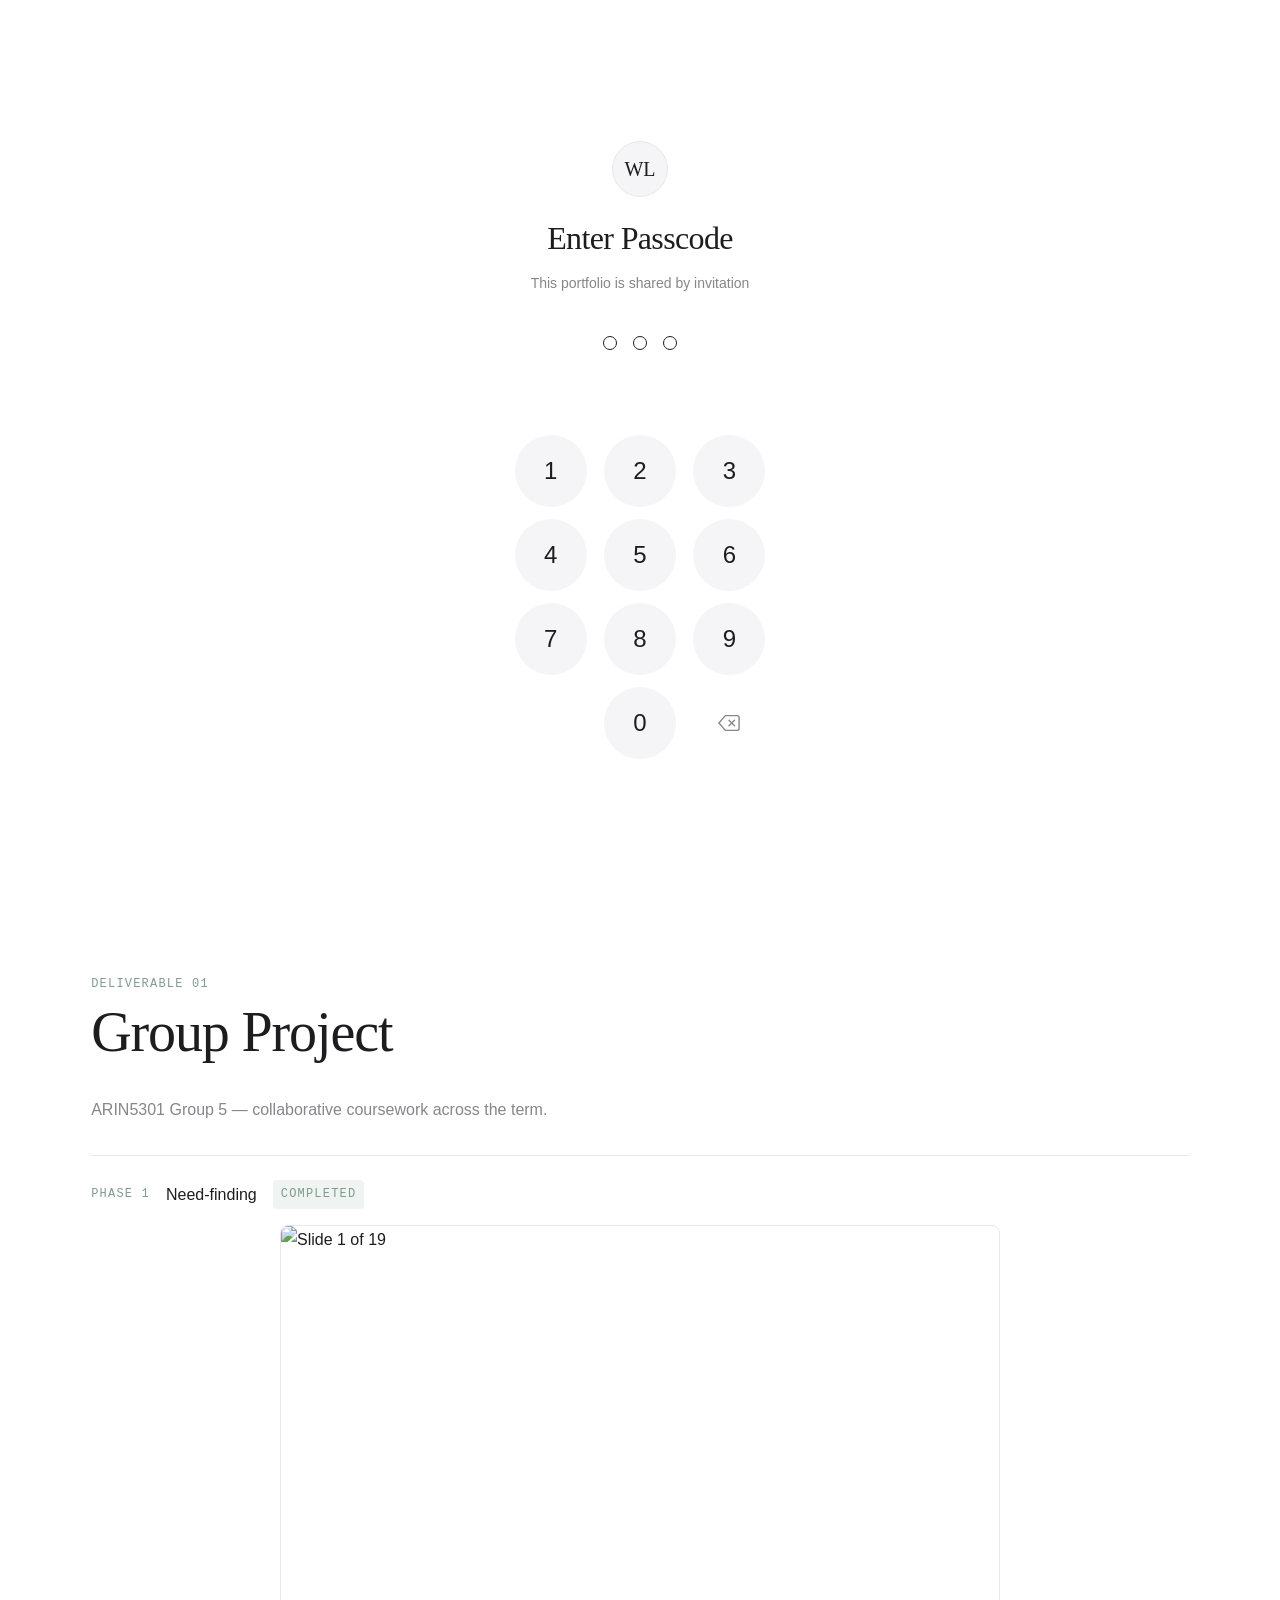
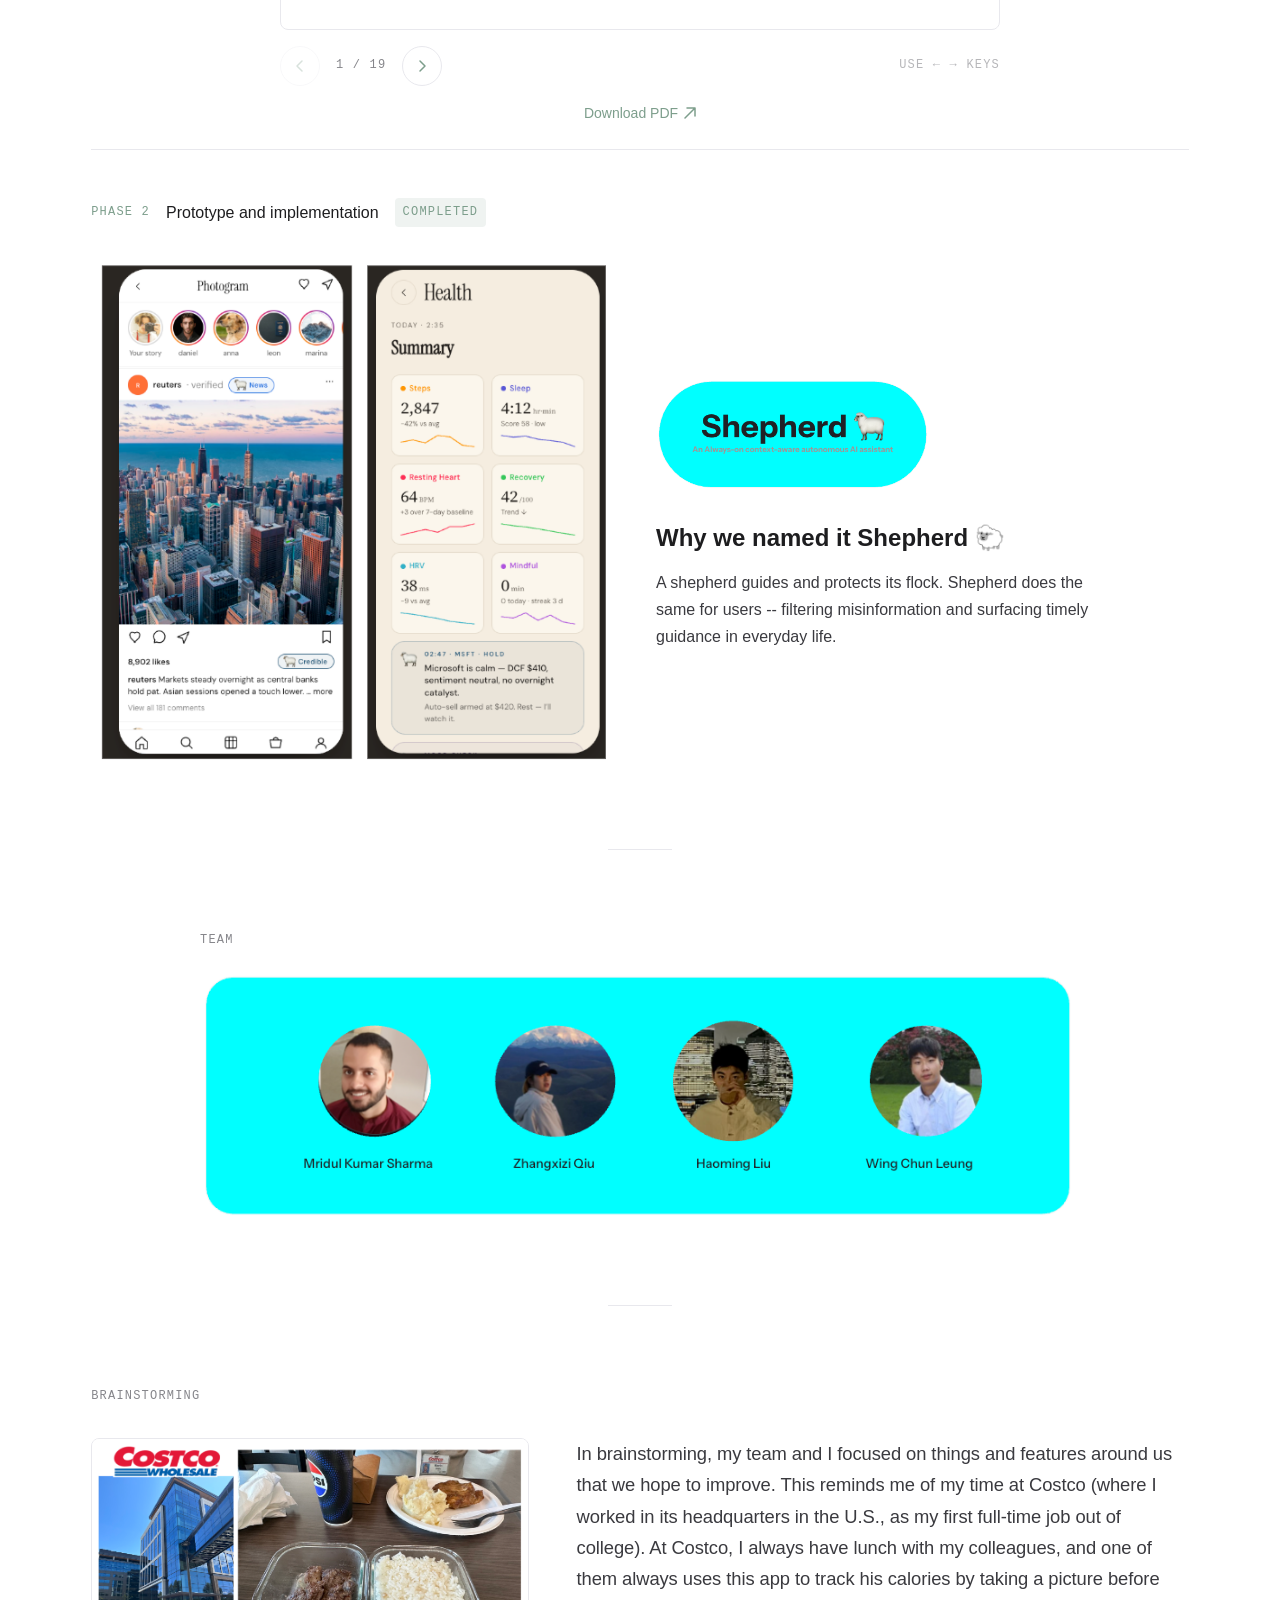
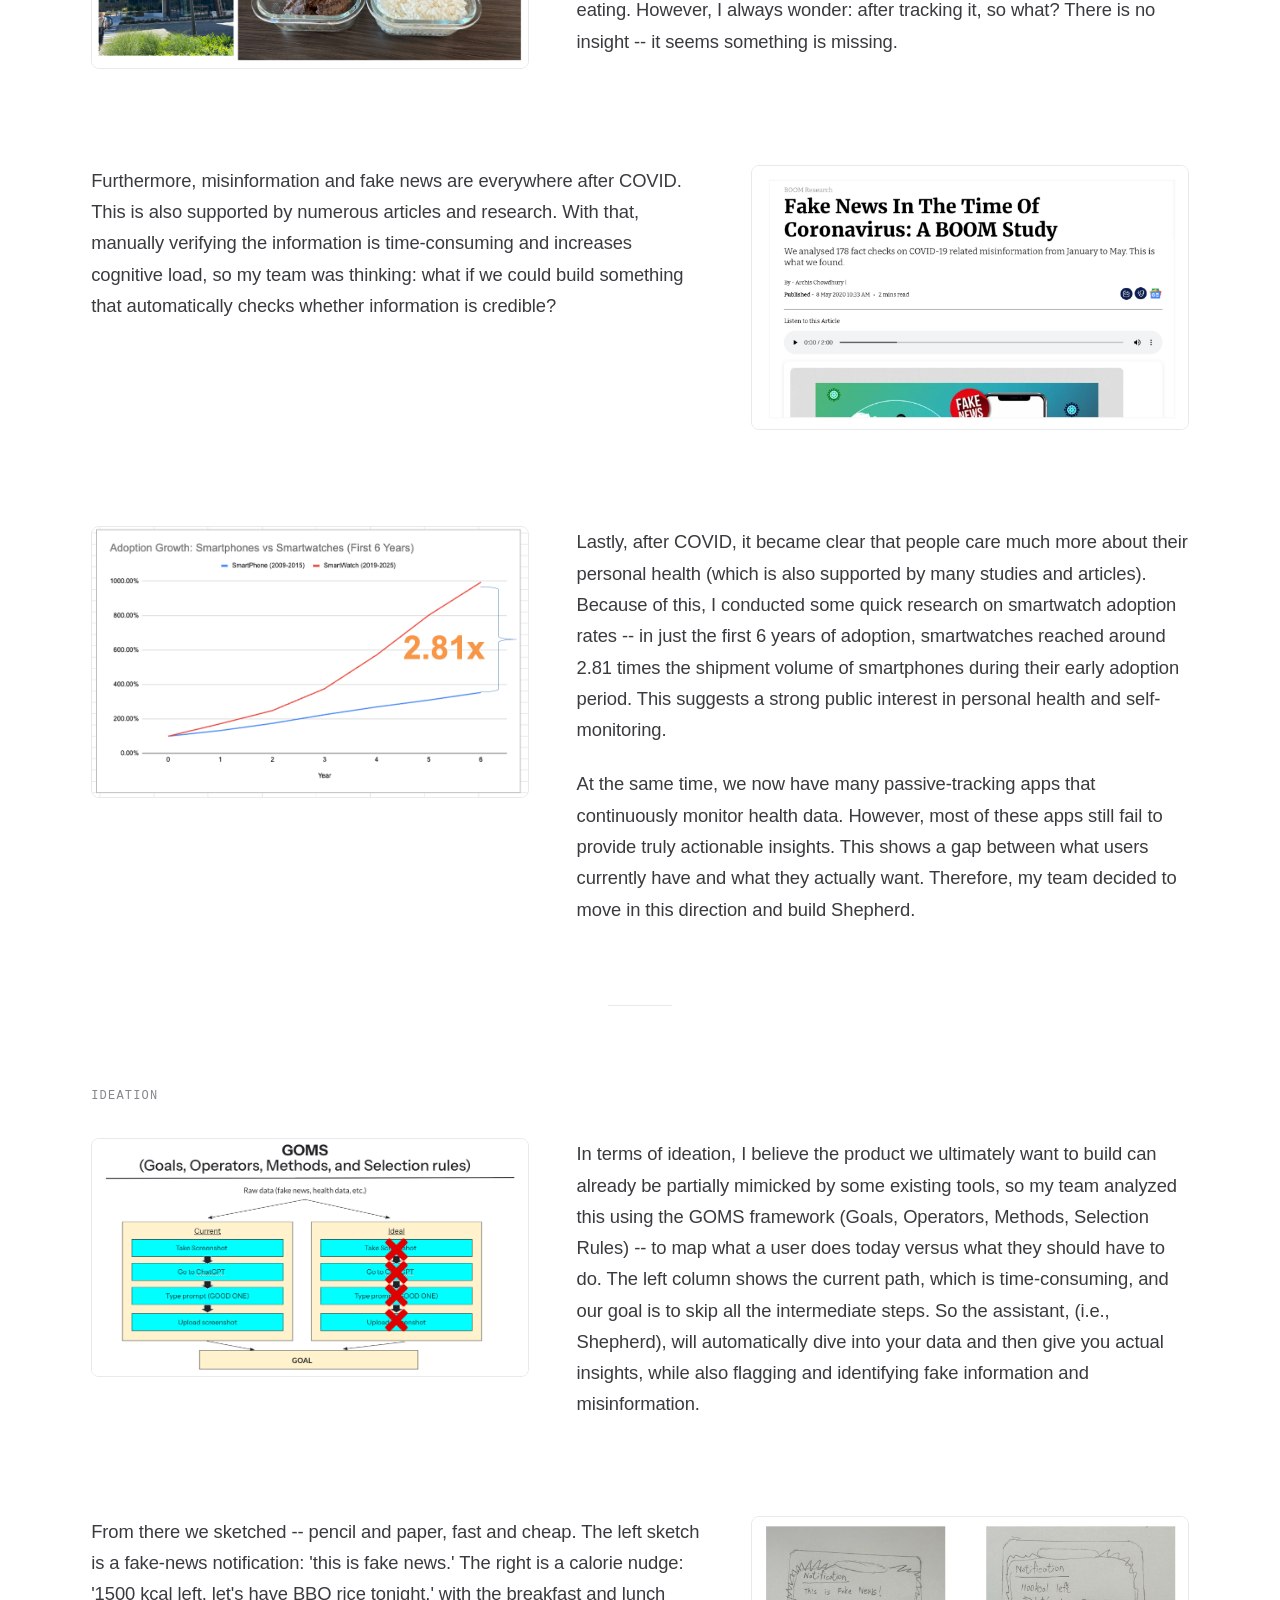
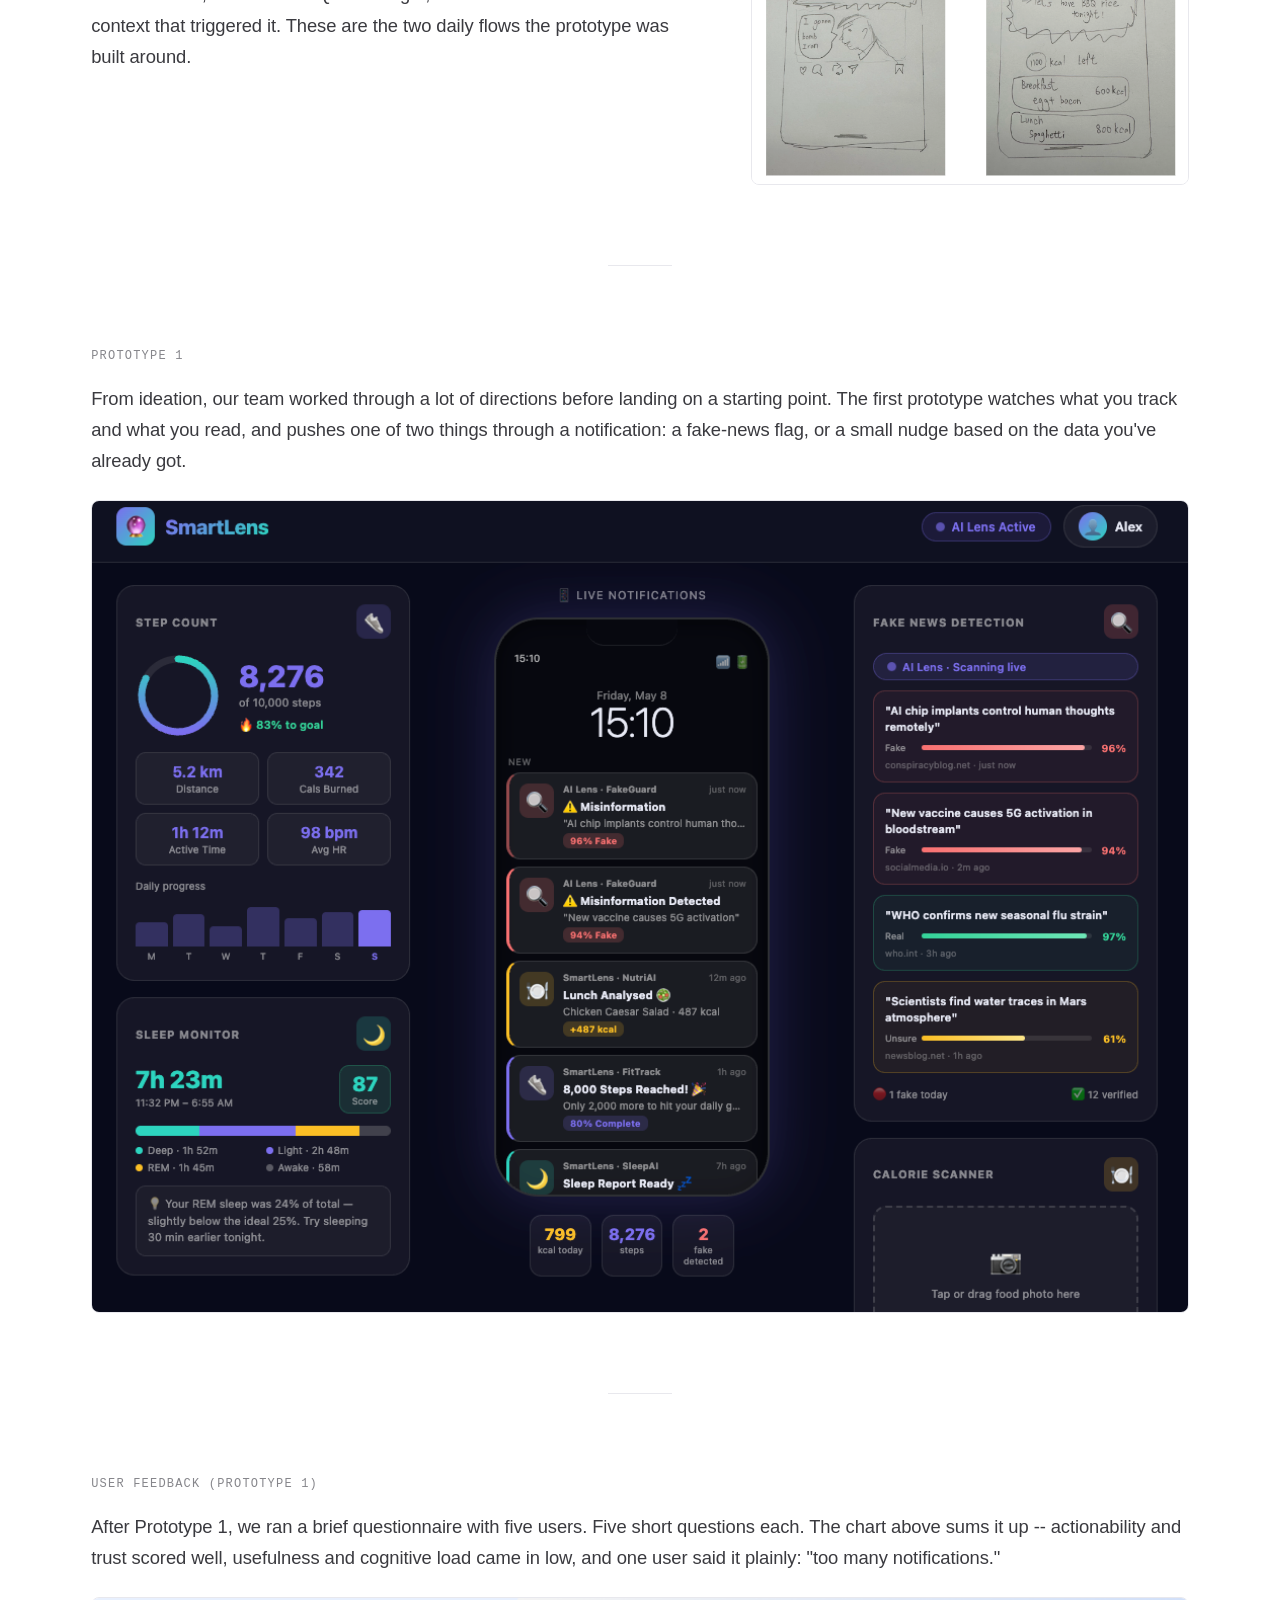
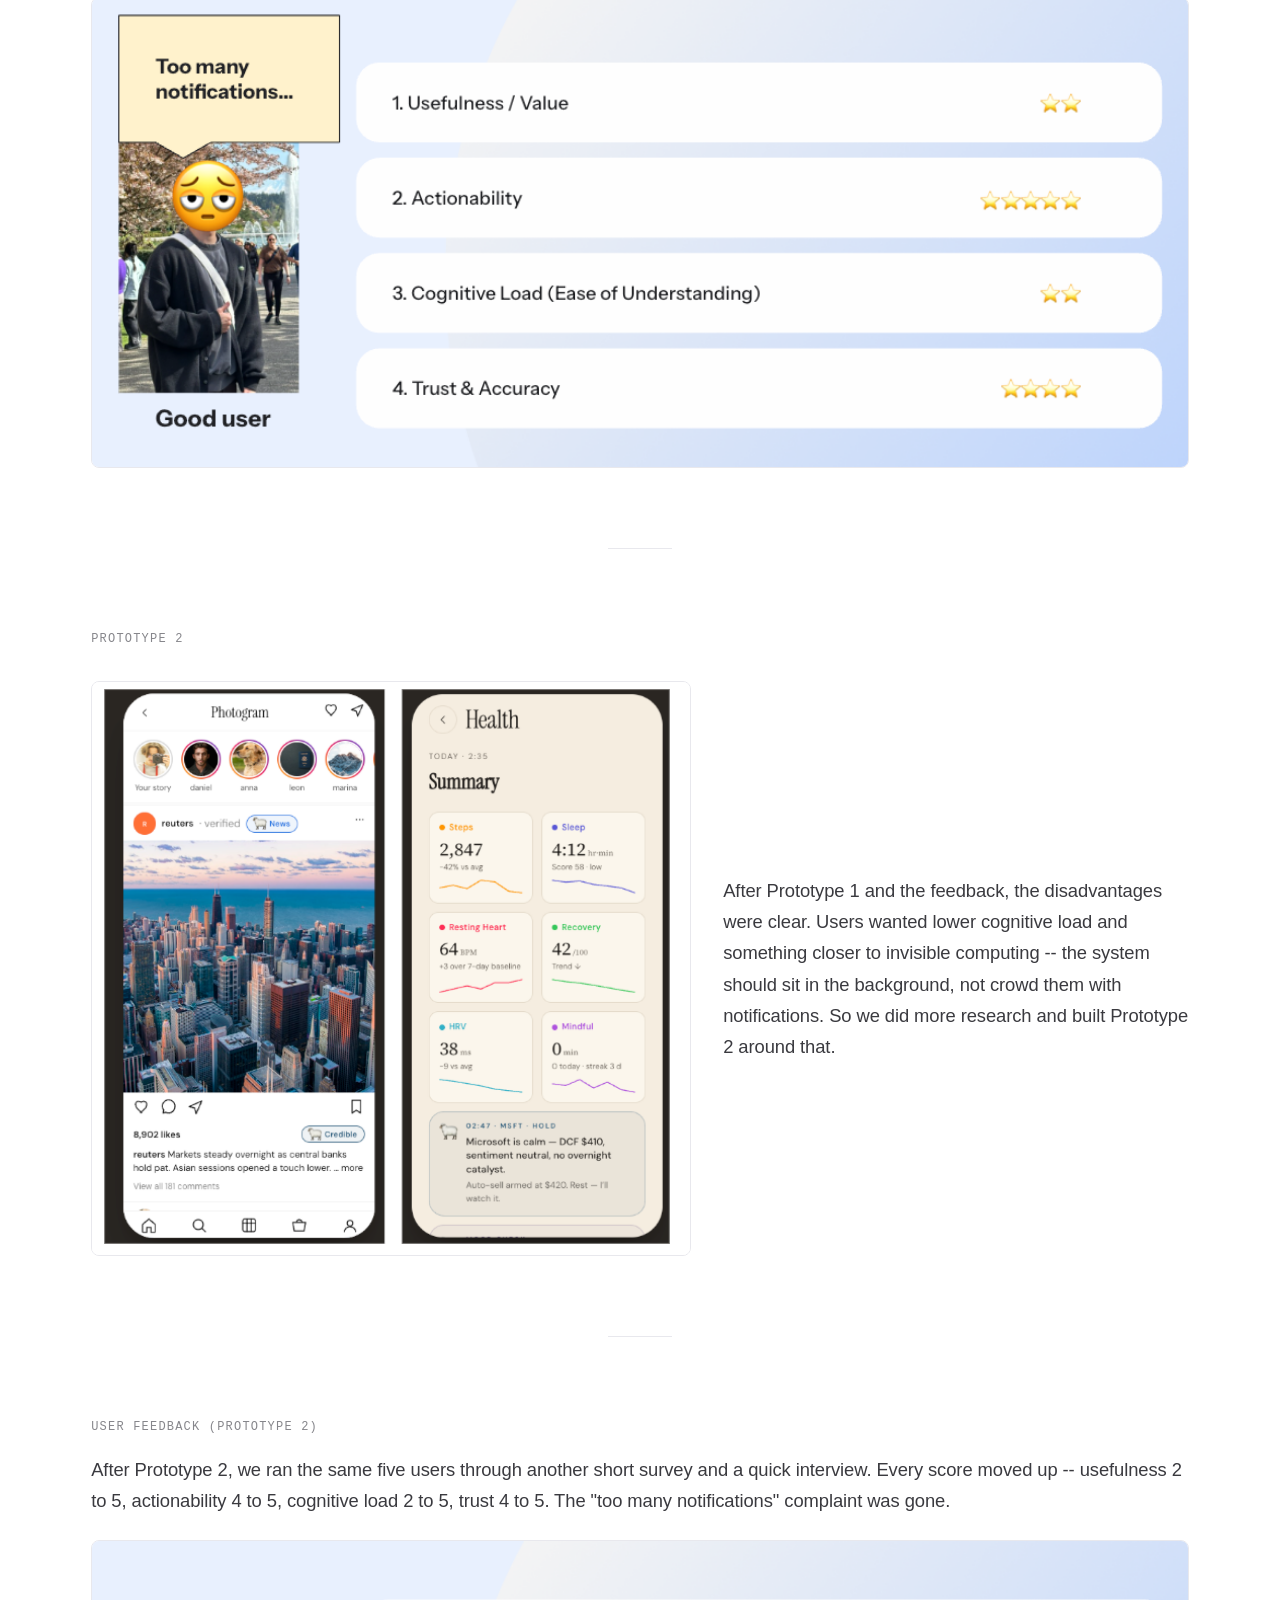
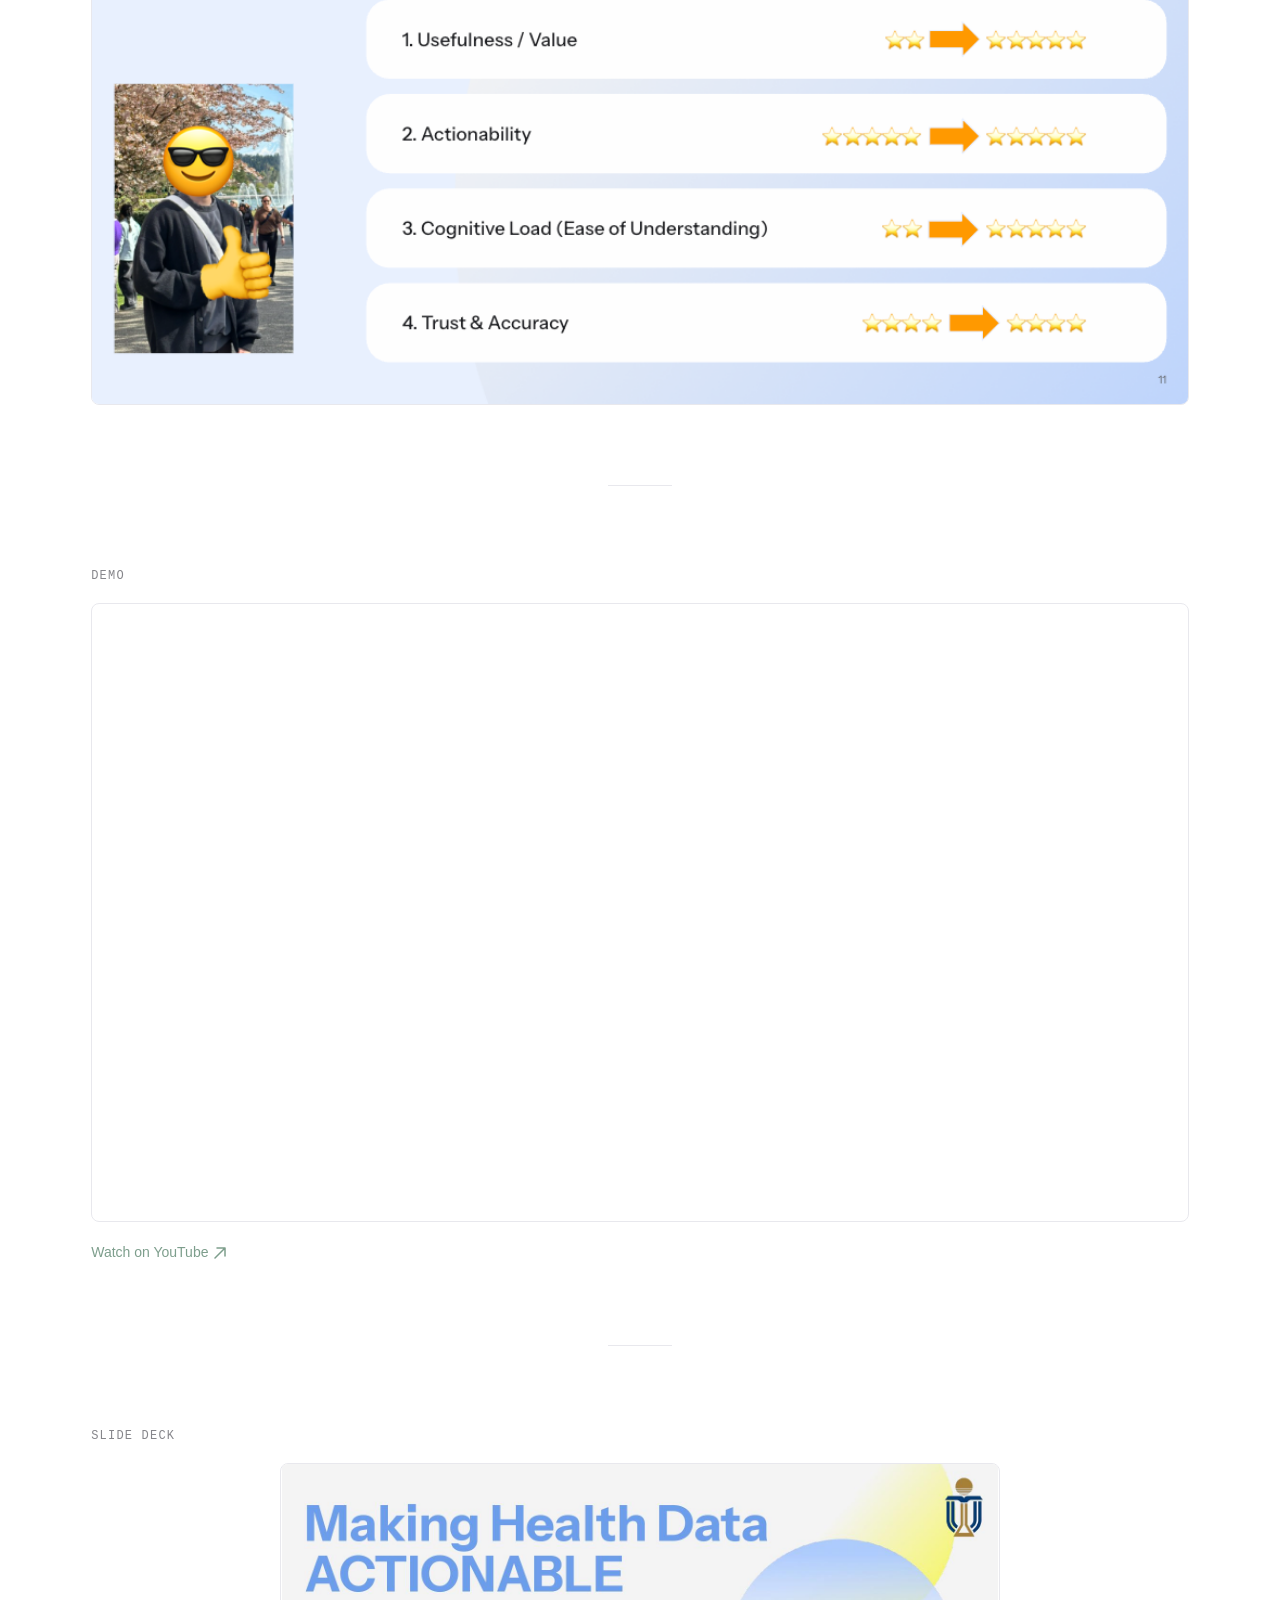
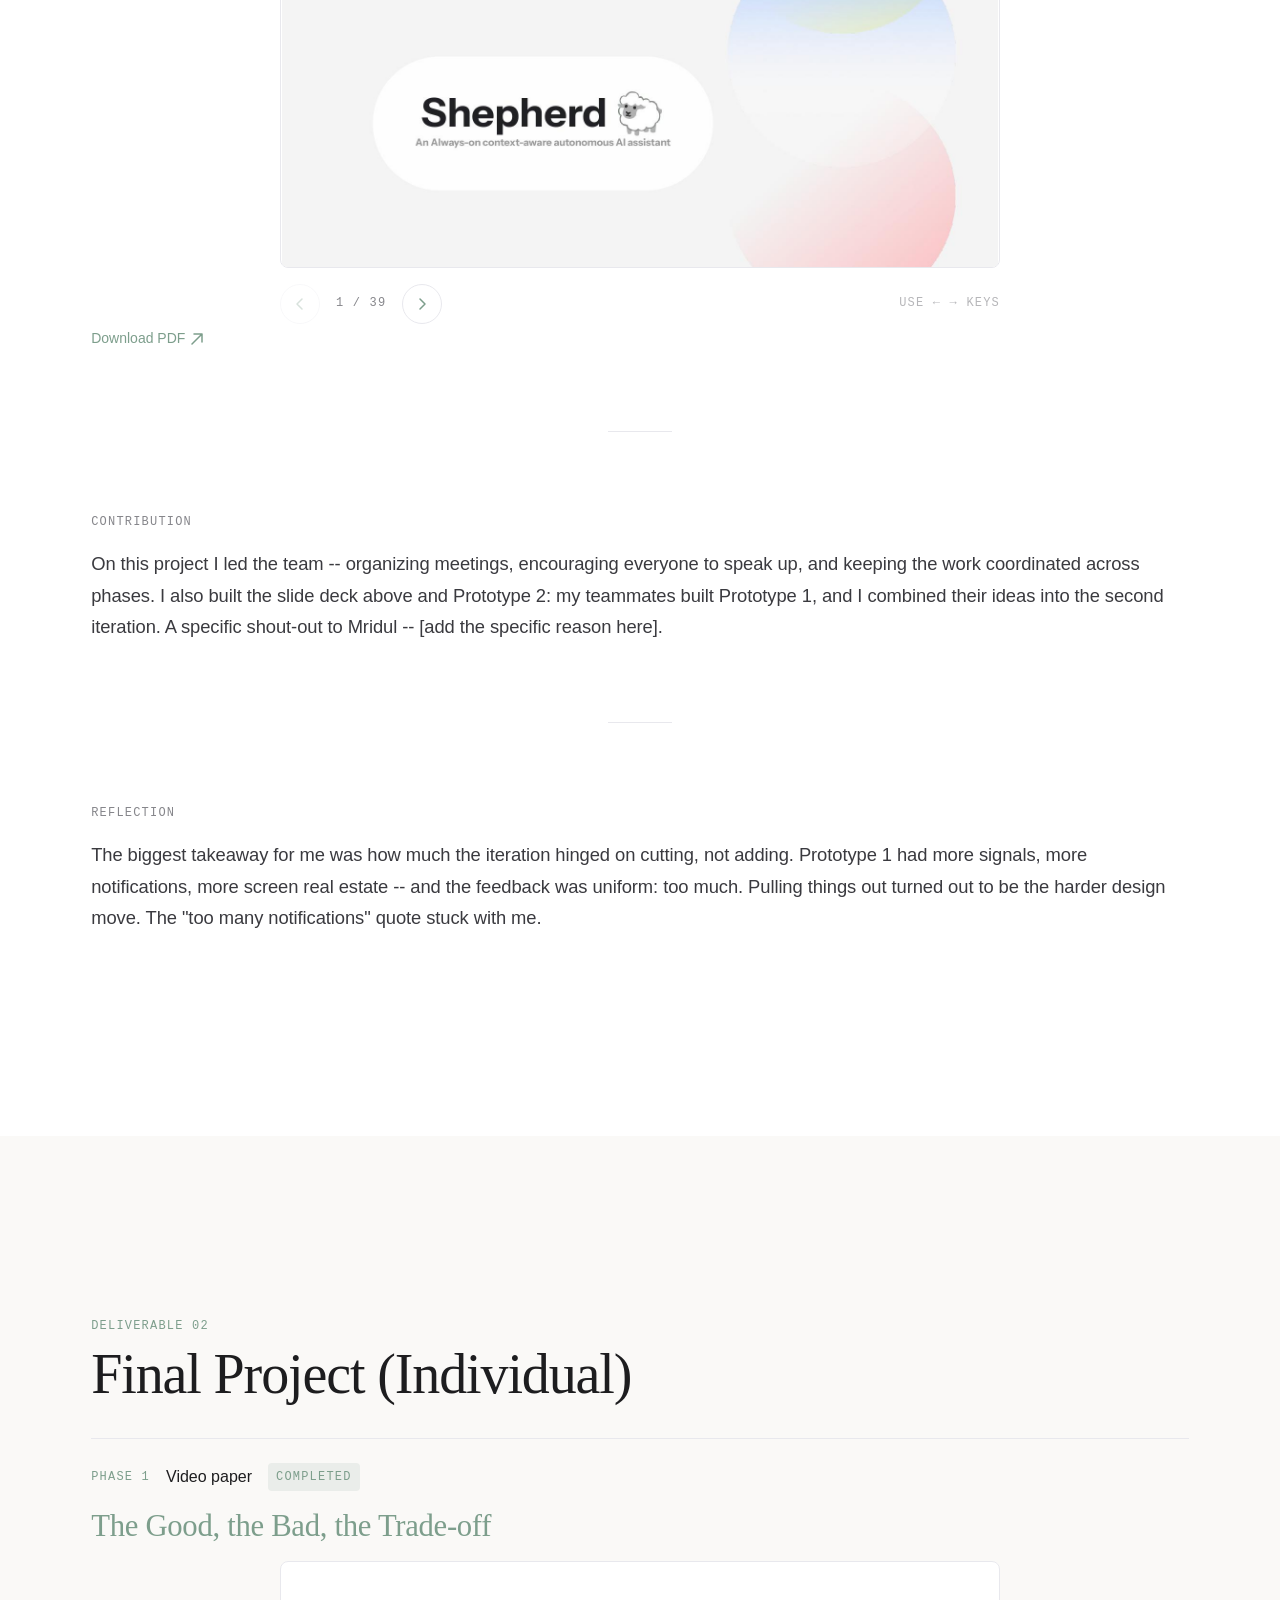
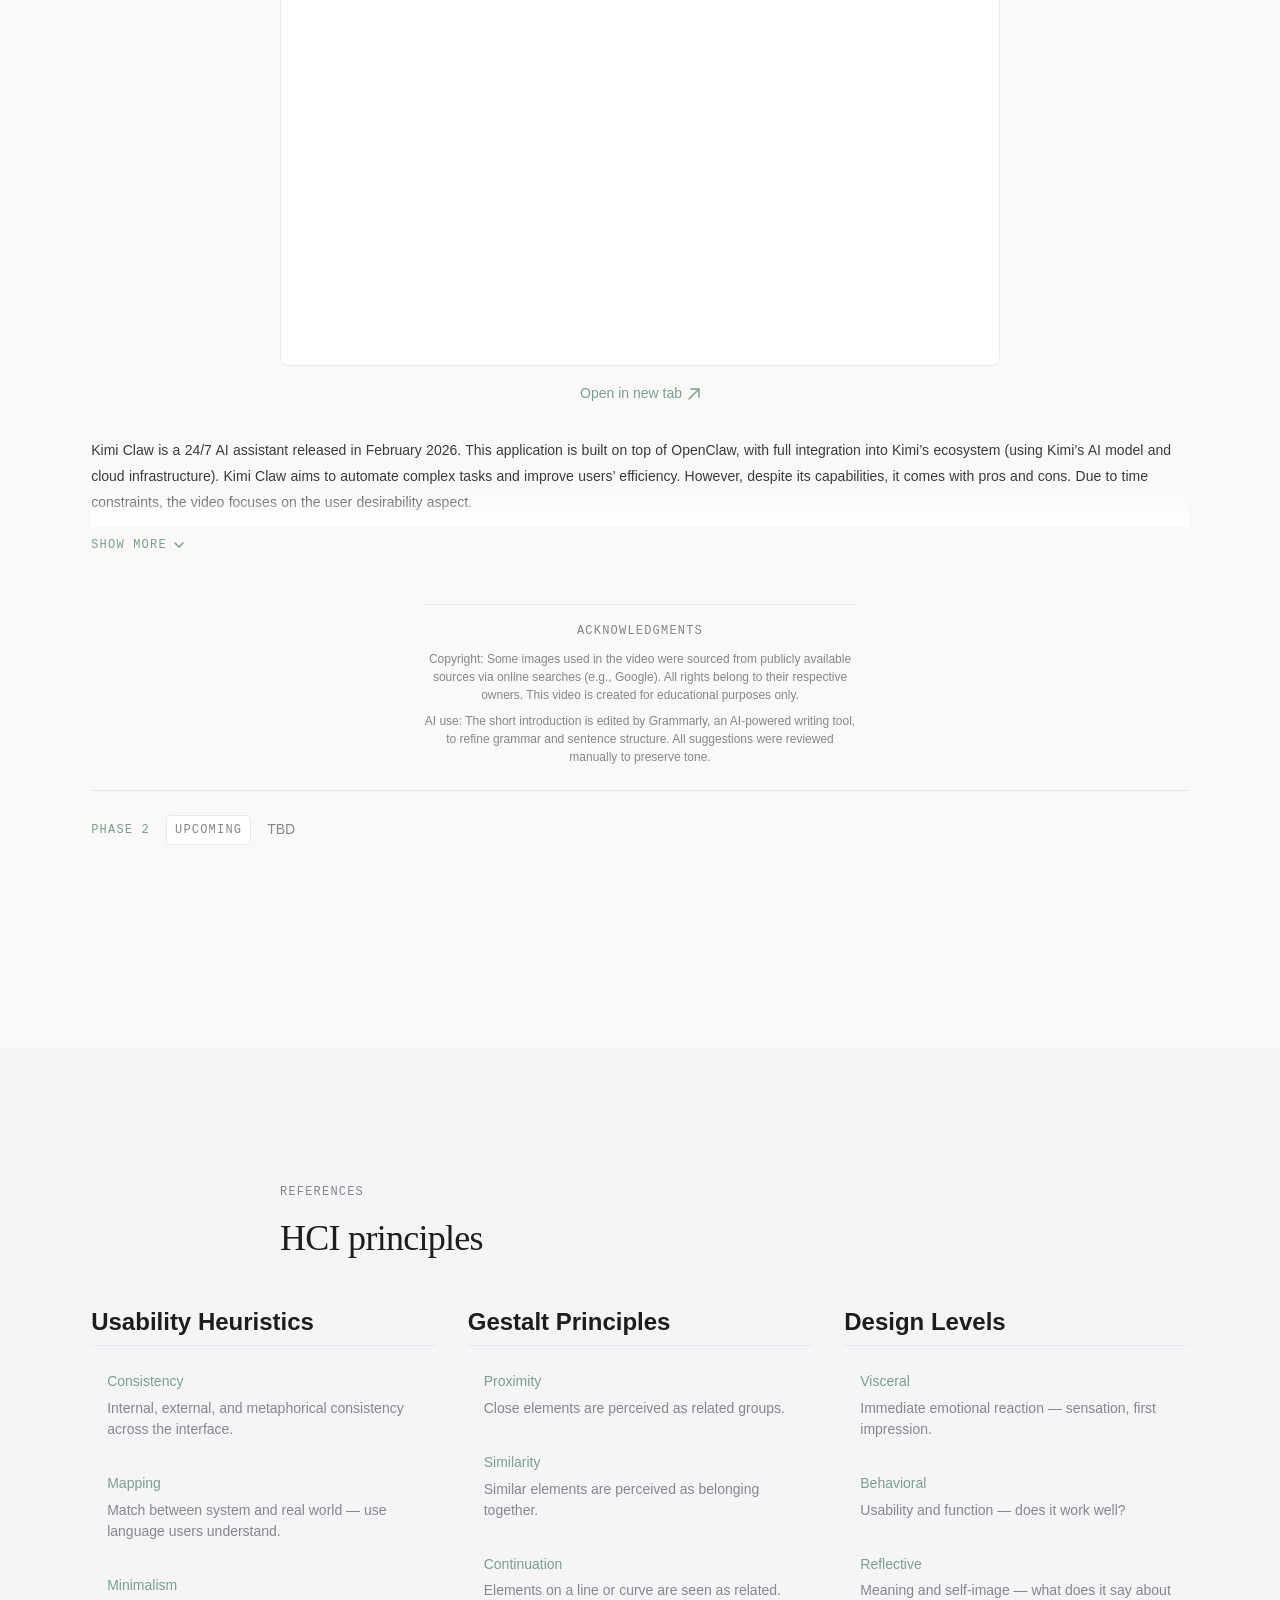
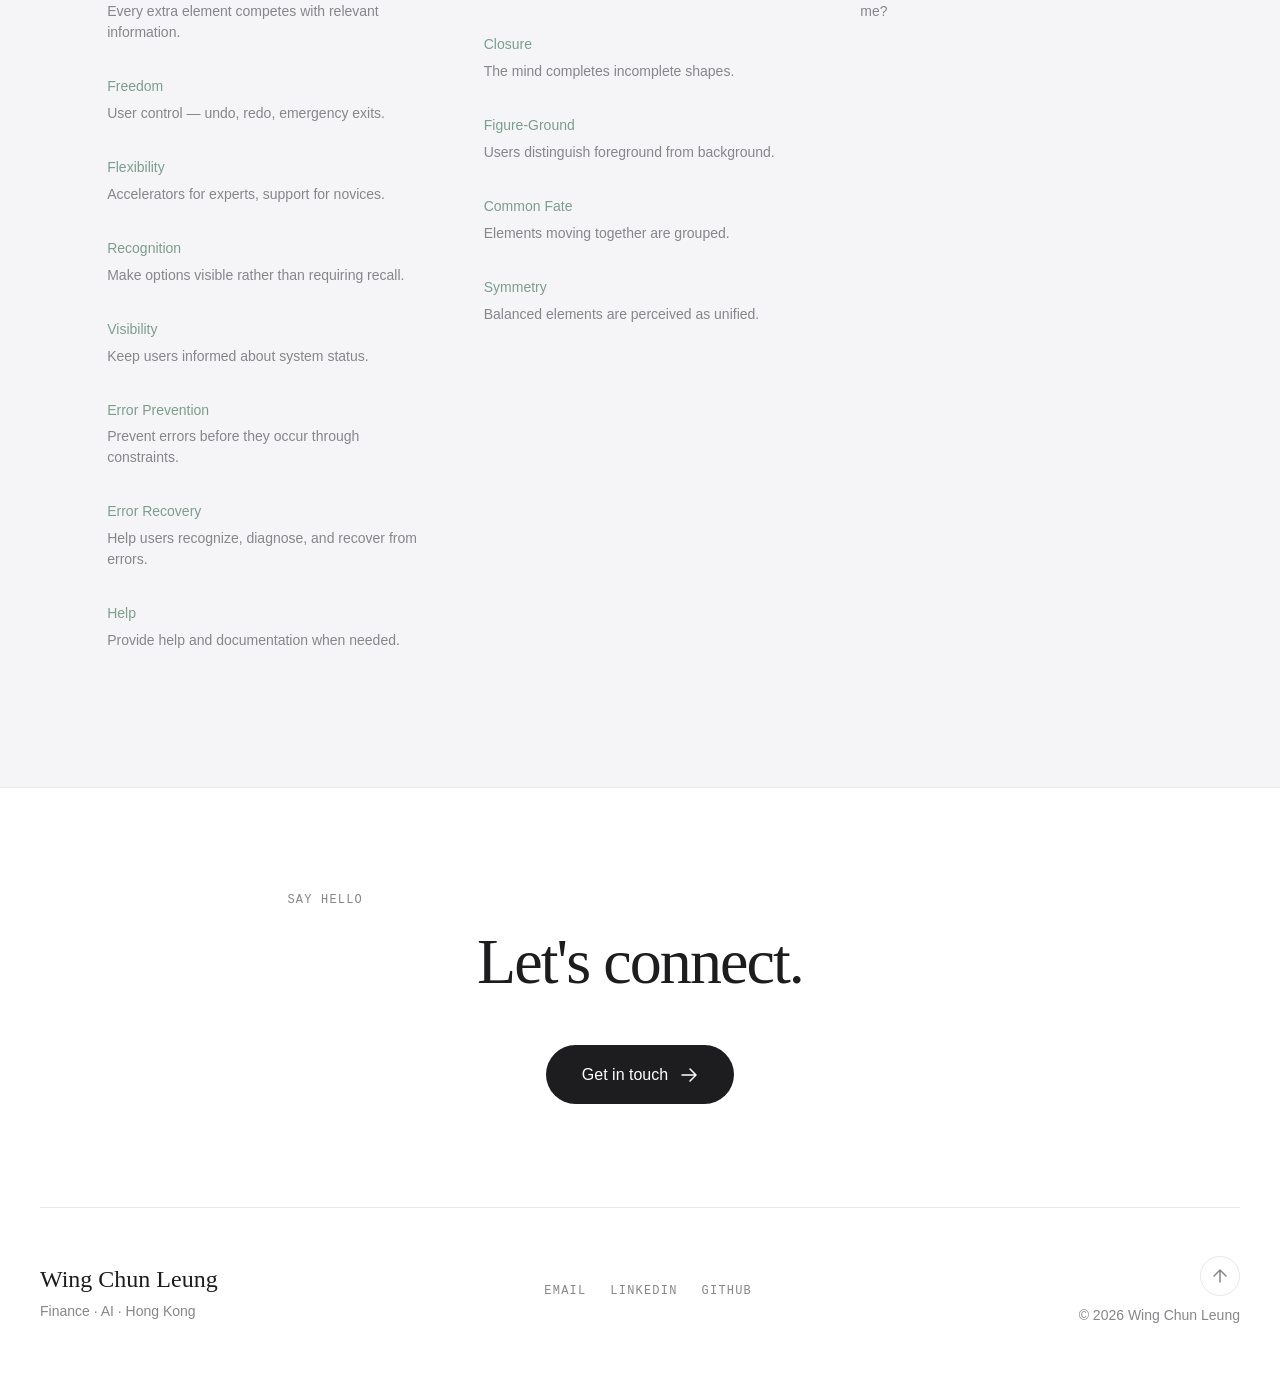
==== hci/index.html @ 3793ea18 "Update GOMS ideation body with user's longer version User-supplied copy. Adds the framing about part" ====
<!DOCTYPE html><html lang="en"> <head><meta charset="utf-8"><meta name="viewport" content="width=device-width, initial-scale=1"><meta name="description" content="ARIN5301 Human-Computer Interaction coursework by Wing Chun Leung at HKUST."><meta name="theme-color" content="#ffffff"><!-- Open Graph --><meta property="og:title" content="HCI — Wing Chun Leung"><meta property="og:description" content="ARIN5301 Human-Computer Interaction coursework by Wing Chun Leung at HKUST."><meta property="og:type" content="website"><meta property="og:image" content="/og-image.svg"><meta name="twitter:card" content="summary_large_image"><!-- Fonts: self-hosted via fontsource (no external DNS, GDPR-safe, faster) --><link rel="icon" type="image/svg+xml" href="/favicon.svg"><title>HCI — Wing Chun Leung</title><!-- View transitions handled by CSS page load animation --><!-- Structured data for SEO --><script type="application/ld+json">{"@context":"https://schema.org","@type":"Person","name":"Wing Chun Leung","jobTitle":"MSc AI · Research Assistant, AI in Asset Management","affiliation":{"@type":"Organization","name":"HKUST"},"url":"https://wingchunleung.github.io/website/","sameAs":["https://linkedin.com/in/wingchunleung","https://github.com/wingchunleung"],"knowsAbout":["Artificial Intelligence","Finance","LLM","Multi-Agent Systems"],"alumniOf":[{"@type":"EducationalOrganization","name":"HKUST"},{"@type":"EducationalOrganization","name":"University of Washington"}]}</script><!-- Accent color override for HCI page --><style>
        :root {
          --color-accent: #7d9e8c;
          --color-link-hover: #7d9e8c;
        }
      </style><link rel="stylesheet" href="/_astro/Footer.ByhJtsxI.css">
<link rel="stylesheet" href="/_astro/index@_@astro.B34Y6mMJ.css"></head> <body> <div class="lock-screen" id="lockScreen" role="dialog" aria-label="Enter passcode" aria-modal="true" data-astro-cid-4mwaitza> <div class="lock-content" data-astro-cid-4mwaitza> <div class="lock-brand" aria-hidden="true" data-astro-cid-4mwaitza> <span class="lock-monogram" data-astro-cid-4mwaitza>WL</span> </div> <h1 class="lock-title" data-astro-cid-4mwaitza>Enter Passcode</h1> <p class="lock-subtitle" data-astro-cid-4mwaitza>This portfolio is shared by invitation</p> <div class="pin-dots" id="pinDots" aria-hidden="true" data-astro-cid-4mwaitza> <span class="pin-dot" data-astro-cid-4mwaitza></span> <span class="pin-dot" data-astro-cid-4mwaitza></span> <span class="pin-dot" data-astro-cid-4mwaitza></span> </div> <label for="pinInput" class="sr-only" data-astro-cid-4mwaitza>3-digit passcode</label> <input id="pinInput" type="text" inputmode="numeric" pattern="[0-9]*" maxlength="3" autocomplete="off" class="pin-hidden-input" autofocus data-astro-cid-4mwaitza> <p class="lock-error" id="lockError" aria-live="polite" data-astro-cid-4mwaitza></p> <div class="pin-keypad" role="group" aria-label="Numeric keypad" data-astro-cid-4mwaitza> <button class="key" data-key="1" data-astro-cid-4mwaitza>1</button> <button class="key" data-key="2" data-astro-cid-4mwaitza>2</button> <button class="key" data-key="3" data-astro-cid-4mwaitza>3</button> <button class="key" data-key="4" data-astro-cid-4mwaitza>4</button> <button class="key" data-key="5" data-astro-cid-4mwaitza>5</button> <button class="key" data-key="6" data-astro-cid-4mwaitza>6</button> <button class="key" data-key="7" data-astro-cid-4mwaitza>7</button> <button class="key" data-key="8" data-astro-cid-4mwaitza>8</button> <button class="key" data-key="9" data-astro-cid-4mwaitza>9</button> <button class="key key-empty" disabled aria-hidden="true" data-astro-cid-4mwaitza></button> <button class="key" data-key="0" data-astro-cid-4mwaitza>0</button> <button class="key key-delete" data-key="delete" aria-label="Delete" data-astro-cid-4mwaitza> <svg width="22" height="22" viewBox="0 0 24 24" fill="none" stroke="currentColor" stroke-width="1.5" stroke-linecap="round" stroke-linejoin="round" data-astro-cid-4mwaitza> <path d="M21 4H8l-7 8 7 8h13a2 2 0 002-2V6a2 2 0 00-2-2z" data-astro-cid-4mwaitza></path> <line x1="18" y1="9" x2="12" y2="15" data-astro-cid-4mwaitza></line> <line x1="12" y1="9" x2="18" y2="15" data-astro-cid-4mwaitza></line> </svg> </button> </div> </div> </div>  <script type="module">const f="2b4da94214015b4281ac65905270bda4eefb97e08f5b4ae2f517b424ff77bfd9";const o=document.getElementById("lockScreen"),n=document.getElementById("pinInput"),a=document.querySelectorAll(".pin-dot"),i=document.getElementById("pinDots"),c=document.getElementById("lockError");let e="";sessionStorage.getItem("site-unlocked")==="1"?o?.remove():o&&(document.body.style.overflow="hidden",n?.focus(),n?.addEventListener("input",()=>{e=n.value.replace(/\D/g,"").slice(0,3),n.value=e,d(),e.length===3&&l()}),document.querySelectorAll(".key[data-key]").forEach(s=>{s.addEventListener("click",()=>{const t=s.dataset.key;t==="delete"?e=e.slice(0,-1):e.length<3&&(e+=t),n&&(n.value=e),d(),e.length===3&&l()})}),o.addEventListener("click",()=>n?.focus()));function d(){a.forEach((s,t)=>{s.classList.toggle("filled",t<e.length),s.classList.remove("error")}),c&&(c.textContent="")}async function m(s){const t=new TextEncoder().encode(s),r=await crypto.subtle.digest("SHA-256",t);return Array.from(new Uint8Array(r)).map(u=>u.toString(16).padStart(2,"0")).join("")}async function l(){await m(e)===f?(sessionStorage.setItem("site-unlocked","1"),a.forEach(t=>t.classList.add("filled")),document.body.style.overflow="",o?.classList.add("unlocked"),setTimeout(()=>{o?.classList.add("removed"),o?.remove(),window.dispatchEvent(new CustomEvent("site-unlocked"))},500)):(a.forEach(t=>t.classList.add("error")),i?.classList.add("shake"),c&&(c.textContent="Incorrect passcode"),setTimeout(()=>{i?.classList.remove("shake"),e="",n&&(n.value=""),d()},600))}</script> <a href="#main-content" class="skip-to-content">Skip to content</a> <header id="site-header" class="site-header" role="banner" data-astro-cid-3ef6ksr2> <div class="scroll-progress" id="scroll-progress" aria-hidden="true" data-astro-cid-3ef6ksr2></div> <nav class="container nav-container" role="navigation" aria-label="Main navigation" data-astro-cid-3ef6ksr2> <a href="/" class="nav-logo" aria-label="Wing Chun Leung — Home" data-astro-cid-3ef6ksr2> <span class="logo-text" data-astro-cid-3ef6ksr2>WCL</span> </a> <ul class="nav-links" role="list" data-astro-cid-3ef6ksr2> <li data-astro-cid-3ef6ksr2> <a href="/about/" class="nav-link" data-astro-cid-3ef6ksr2> About </a> </li><li data-astro-cid-3ef6ksr2> <a href="/projects/" class="nav-link" data-astro-cid-3ef6ksr2> Projects </a> </li><li data-astro-cid-3ef6ksr2> <a href="/hci/" class="nav-link active" aria-current="page" data-astro-cid-3ef6ksr2> HCI </a> </li><li data-astro-cid-3ef6ksr2> <a href="/contact/" class="nav-link" data-astro-cid-3ef6ksr2> Contact </a> </li> </ul> <!-- Mobile menu toggle --> <button class="menu-toggle" aria-label="Toggle navigation menu" aria-expanded="false" aria-controls="mobile-menu" data-astro-cid-3ef6ksr2> <span class="menu-bar" data-astro-cid-3ef6ksr2></span> <span class="menu-bar" data-astro-cid-3ef6ksr2></span> </button> </nav> </header> <!-- Mobile menu overlay — OUTSIDE header to avoid backdrop-filter inheritance --> <div id="mobile-menu" class="mobile-menu" role="dialog" aria-label="Navigation menu" hidden data-astro-cid-3ef6ksr2> <ul class="mobile-nav-links" role="list" data-astro-cid-3ef6ksr2> <li data-astro-cid-3ef6ksr2> <a href="/about/" class="mobile-nav-link" data-astro-cid-3ef6ksr2> About </a> </li><li data-astro-cid-3ef6ksr2> <a href="/projects/" class="mobile-nav-link" data-astro-cid-3ef6ksr2> Projects </a> </li><li data-astro-cid-3ef6ksr2> <a href="/hci/" class="mobile-nav-link active" data-astro-cid-3ef6ksr2> HCI </a> </li><li data-astro-cid-3ef6ksr2> <a href="/contact/" class="mobile-nav-link" data-astro-cid-3ef6ksr2> Contact </a> </li> </ul> </div>  <script type="module">const r=document.getElementById("site-header"),d=document.getElementById("scroll-progress");if(r){const t=()=>{const n=window.scrollY;if(r.classList.toggle("scrolled",n>50),n>50){const o=Math.min(n/300,1);r.style.setProperty("--header-shadow",`0 1px ${4+o*8}px rgba(0,0,0,${.02+o*.04})`)}else r.style.removeProperty("--header-shadow");if(d){const o=document.documentElement.scrollHeight-window.innerHeight,l=o>0?n/o*100:0;d.style.width=`${l}%`}};window.addEventListener("scroll",t,{passive:!0}),t()}const s=document.querySelector(".menu-toggle"),e=document.getElementById("mobile-menu");s&&e&&(s.addEventListener("click",()=>{const t=s.getAttribute("aria-expanded")==="true";s.setAttribute("aria-expanded",String(!t)),t?(e.classList.remove("open"),setTimeout(()=>{e.hidden=!0},300),document.body.style.overflow=""):(e.hidden=!1,requestAnimationFrame(()=>e.classList.add("open")),document.body.style.overflow="hidden")}),e.querySelectorAll("a").forEach(t=>{t.addEventListener("click",()=>{s.setAttribute("aria-expanded","false"),e.classList.remove("open"),setTimeout(()=>{e.hidden=!0},300),document.body.style.overflow=""})}));</script> <main id="main-content">   <section class="page-hero hci-hero" data-astro-cid-6cl3lugn> <div class="container content" data-astro-cid-6cl3lugn> <span class="section-label" data-astro-cid-6cl3lugn>ARIN5301</span> <h1 data-astro-cid-6cl3lugn>Human-Computer<br data-astro-cid-6cl3lugn>Interaction</h1> <p class="page-subtitle" data-astro-cid-6cl3lugn>
Coursework from Prof. Xiaojuan Ma's HCI course at HKUST.
</p> </div> </section>  <section class="coursework-toc-section" aria-label="Section navigation" data-astro-cid-6cl3lugn> <div class="container" data-astro-cid-6cl3lugn> <nav class="coursework-toc" data-animate="reveal" data-astro-cid-6cl3lugn> <span class="coursework-toc-label section-label" data-astro-cid-6cl3lugn>Sections</span> <ol class="coursework-toc-list" role="list" data-astro-cid-6cl3lugn> <li data-astro-cid-6cl3lugn> <a href="#assignment-group-project" class="coursework-toc-link" data-astro-cid-6cl3lugn> <span class="coursework-toc-num" data-astro-cid-6cl3lugn>01</span> <span class="coursework-toc-title" data-astro-cid-6cl3lugn>Group Project</span> </a> </li><li data-astro-cid-6cl3lugn> <a href="#assignment-final-project" class="coursework-toc-link" data-astro-cid-6cl3lugn> <span class="coursework-toc-num" data-astro-cid-6cl3lugn>02</span> <span class="coursework-toc-title" data-astro-cid-6cl3lugn>Final Project (Individual)</span> </a> </li> <li data-astro-cid-6cl3lugn> <a href="#references" class="coursework-toc-link" data-astro-cid-6cl3lugn> <span class="coursework-toc-num" data-astro-cid-6cl3lugn>03</span> <span class="coursework-toc-title" data-astro-cid-6cl3lugn>References</span> </a> </li> </ol> </nav> </div> </section>  <section id="assignment-group-project" class="assignment-section assignment-section--first" aria-label="Group Project" data-astro-cid-6cl3lugn> <div class="container" data-astro-cid-6cl3lugn> <article class="deliverable" data-animate="reveal" data-astro-cid-6cl3lugn> <header class="deliverable-header" data-astro-cid-6cl3lugn> <span class="deliverable-eyebrow" data-astro-cid-6cl3lugn>Deliverable 01</span> <h3 class="deliverable-title" data-astro-cid-6cl3lugn>Group Project</h3> </header> <p class="deliverable-intro" data-astro-cid-6cl3lugn>ARIN5301 Group 5 — collaborative coursework across the term.</p> <ol class="phase-list" role="list" data-astro-cid-6cl3lugn> <li class="phase-item" data-astro-cid-6cl3lugn> <div class="phase phase-rich" data-astro-cid-6cl3lugn> <div class="phase-summary phase-summary-static" data-astro-cid-6cl3lugn> <span class="phase-summary-main" data-astro-cid-6cl3lugn> <span class="phase-num" data-astro-cid-6cl3lugn>Phase 1</span> <span class="phase-title" data-astro-cid-6cl3lugn>Need-finding</span> <span class="phase-status completed" data-astro-cid-6cl3lugn> Completed </span> </span> </div>    <div class="slide-viewer" tabindex="0" data-slide-viewer data-slide-count="19" aria-roledescription="carousel" aria-label="Group Project — Phase 1: Need-finding" data-astro-cid-6cl3lugn> <div class="slide-viewer-stage" data-astro-cid-6cl3lugn> <img class="slide-viewer-slide is-current" src="/files/group-project-slides/slide-01.jpg" alt="Slide 1 of 19" loading="eager" data-slide-index="0" draggable="false" data-astro-cid-6cl3lugn><img class="slide-viewer-slide" src="/files/group-project-slides/slide-02.jpg" alt="Slide 2 of 19" loading="lazy" data-slide-index="1" draggable="false" data-astro-cid-6cl3lugn><img class="slide-viewer-slide" src="/files/group-project-slides/slide-03.jpg" alt="Slide 3 of 19" loading="lazy" data-slide-index="2" draggable="false" data-astro-cid-6cl3lugn><img class="slide-viewer-slide" src="/files/group-project-slides/slide-04.jpg" alt="Slide 4 of 19" loading="lazy" data-slide-index="3" draggable="false" data-astro-cid-6cl3lugn><img class="slide-viewer-slide" src="/files/group-project-slides/slide-05.jpg" alt="Slide 5 of 19" loading="lazy" data-slide-index="4" draggable="false" data-astro-cid-6cl3lugn><img class="slide-viewer-slide" src="/files/group-project-slides/slide-06.jpg" alt="Slide 6 of 19" loading="lazy" data-slide-index="5" draggable="false" data-astro-cid-6cl3lugn><img class="slide-viewer-slide" src="/files/group-project-slides/slide-07.jpg" alt="Slide 7 of 19" loading="lazy" data-slide-index="6" draggable="false" data-astro-cid-6cl3lugn><img class="slide-viewer-slide" src="/files/group-project-slides/slide-08.jpg" alt="Slide 8 of 19" loading="lazy" data-slide-index="7" draggable="false" data-astro-cid-6cl3lugn><img class="slide-viewer-slide" src="/files/group-project-slides/slide-09.jpg" alt="Slide 9 of 19" loading="lazy" data-slide-index="8" draggable="false" data-astro-cid-6cl3lugn><img class="slide-viewer-slide" src="/files/group-project-slides/slide-10.jpg" alt="Slide 10 of 19" loading="lazy" data-slide-index="9" draggable="false" data-astro-cid-6cl3lugn><img class="slide-viewer-slide" src="/files/group-project-slides/slide-11.jpg" alt="Slide 11 of 19" loading="lazy" data-slide-index="10" draggable="false" data-astro-cid-6cl3lugn><img class="slide-viewer-slide" src="/files/group-project-slides/slide-12.jpg" alt="Slide 12 of 19" loading="lazy" data-slide-index="11" draggable="false" data-astro-cid-6cl3lugn><img class="slide-viewer-slide" src="/files/group-project-slides/slide-13.jpg" alt="Slide 13 of 19" loading="lazy" data-slide-index="12" draggable="false" data-astro-cid-6cl3lugn><img class="slide-viewer-slide" src="/files/group-project-slides/slide-14.jpg" alt="Slide 14 of 19" loading="lazy" data-slide-index="13" draggable="false" data-astro-cid-6cl3lugn><img class="slide-viewer-slide" src="/files/group-project-slides/slide-15.jpg" alt="Slide 15 of 19" loading="lazy" data-slide-index="14" draggable="false" data-astro-cid-6cl3lugn><img class="slide-viewer-slide" src="/files/group-project-slides/slide-16.jpg" alt="Slide 16 of 19" loading="lazy" data-slide-index="15" draggable="false" data-astro-cid-6cl3lugn><img class="slide-viewer-slide" src="/files/group-project-slides/slide-17.jpg" alt="Slide 17 of 19" loading="lazy" data-slide-index="16" draggable="false" data-astro-cid-6cl3lugn><img class="slide-viewer-slide" src="/files/group-project-slides/slide-18.jpg" alt="Slide 18 of 19" loading="lazy" data-slide-index="17" draggable="false" data-astro-cid-6cl3lugn><img class="slide-viewer-slide" src="/files/group-project-slides/slide-19.jpg" alt="Slide 19 of 19" loading="lazy" data-slide-index="18" draggable="false" data-astro-cid-6cl3lugn> </div> <div class="slide-viewer-controls" data-astro-cid-6cl3lugn> <button type="button" class="slide-viewer-btn" data-slide-prev aria-label="Previous slide" disabled data-astro-cid-6cl3lugn> <svg width="16" height="16" viewBox="0 0 16 16" fill="none" aria-hidden="true" data-astro-cid-6cl3lugn> <path d="M10 3L5 8l5 5" stroke="currentColor" stroke-width="1.5" stroke-linecap="round" stroke-linejoin="round" data-astro-cid-6cl3lugn></path> </svg> </button> <span class="slide-viewer-counter" data-slide-counter data-astro-cid-6cl3lugn>1 / 19</span> <button type="button" class="slide-viewer-btn" data-slide-next aria-label="Next slide" data-astro-cid-6cl3lugn> <svg width="16" height="16" viewBox="0 0 16 16" fill="none" aria-hidden="true" data-astro-cid-6cl3lugn> <path d="M6 3l5 5-5 5" stroke="currentColor" stroke-width="1.5" stroke-linecap="round" stroke-linejoin="round" data-astro-cid-6cl3lugn></path> </svg> </button> <span class="slide-viewer-hint" data-astro-cid-6cl3lugn>Use ← → keys</span> </div> </div> <a href="/files/group-project-needfinding-phase1.pdf" target="_blank" rel="noopener noreferrer" class="phase-external" data-astro-cid-6cl3lugn> Download PDF <svg width="12" height="12" viewBox="0 0 12 12" fill="none" aria-hidden="true" data-astro-cid-6cl3lugn> <path d="M1 11L11 1M11 1H3M11 1v8" stroke="currentColor" stroke-width="1.5" stroke-linecap="round" stroke-linejoin="round" data-astro-cid-6cl3lugn></path> </svg> </a>   </div> </li><li class="phase-item" data-astro-cid-6cl3lugn> <div class="phase phase-showcase" data-astro-cid-6cl3lugn> <div class="phase-summary phase-summary-static" data-astro-cid-6cl3lugn> <span class="phase-summary-main" data-astro-cid-6cl3lugn> <span class="phase-num" data-astro-cid-6cl3lugn>Phase 2</span> <span class="phase-title" data-astro-cid-6cl3lugn>Prototype and implementation</span> <span class="phase-status completed" data-astro-cid-6cl3lugn> Completed </span> </span> </div> <div class="showcase-row" data-astro-cid-6cl3lugn> <figure class="showcase-demo-pane" data-astro-cid-6cl3lugn> <img class="showcase-demo" src="/files/shepherd/demo.png" alt="Shepherd interface" loading="lazy" data-astro-cid-6cl3lugn> </figure> <div class="showcase-why-pane" data-astro-cid-6cl3lugn> <img class="showcase-mark" src="/files/shepherd/logo.png" alt="Shepherd" loading="lazy" data-astro-cid-6cl3lugn> <h4 class="showcase-why-title" data-astro-cid-6cl3lugn>Why we named it Shepherd 🐑</h4> <p class="showcase-why-text" data-astro-cid-6cl3lugn>A shepherd guides and protects its flock. Shepherd does the same for users -- filtering misinformation and surfacing timely guidance in everyday life.</p> </div> </div> <hr class="showcase-divider" aria-hidden="true" data-astro-cid-6cl3lugn> <div class="showcase-team-block" data-astro-cid-6cl3lugn> <span class="acknowledgments-label showcase-team-label" data-astro-cid-6cl3lugn>Team</span> <figure class="showcase-team" data-astro-cid-6cl3lugn> <img src="/files/shepherd/members.png" alt="Shepherd team" loading="lazy" data-astro-cid-6cl3lugn> </figure> </div>  <hr class="showcase-divider" aria-hidden="true" data-astro-cid-6cl3lugn> <div class="showcase-brainstorm-block" data-astro-cid-6cl3lugn> <span class="acknowledgments-label showcase-team-label" data-astro-cid-6cl3lugn>Brainstorming</span> <ol class="brainstorm-list" role="list" data-astro-cid-6cl3lugn> <li class="brainstorm-item" data-astro-cid-6cl3lugn> <figure class="brainstorm-figure" data-astro-cid-6cl3lugn> <button type="button" class="zoom-trigger" data-zoomable aria-haspopup="dialog" aria-label="Enlarge image: Costco cafeteria with two photographed lunch boxes" data-astro-cid-6cl3lugn> <img src="/files/shepherd/brainstorming/costco.png" alt="Costco cafeteria with two photographed lunch boxes" loading="lazy" data-astro-cid-6cl3lugn> <span class="zoom-hint" aria-hidden="true" data-astro-cid-6cl3lugn>Click to enlarge</span> </button> </figure> <div class="brainstorm-body-wrap" data-astro-cid-6cl3lugn> <p class="brainstorm-body" data-astro-cid-6cl3lugn>In brainstorming, my team and I focused on things and features around us that we hope to improve. This reminds me of my time at Costco (where I worked in its headquarters in the U.S., as my first full-time job out of college). At Costco, I always have lunch with my colleagues, and one of them always uses this app to track his calories by taking a picture before eating. However, I always wonder: after tracking it, so what? There is no insight -- it seems something is missing.</p> </div> </li><li class="brainstorm-item" data-astro-cid-6cl3lugn> <figure class="brainstorm-figure" data-astro-cid-6cl3lugn> <button type="button" class="zoom-trigger" data-zoomable aria-haspopup="dialog" aria-label="Enlarge image: BOOM Research article on COVID-era misinformation" data-astro-cid-6cl3lugn> <img src="/files/shepherd/brainstorming/fake-news.png" alt="BOOM Research article on COVID-era misinformation" loading="lazy" data-astro-cid-6cl3lugn> <span class="zoom-hint" aria-hidden="true" data-astro-cid-6cl3lugn>Click to enlarge</span> </button> </figure> <div class="brainstorm-body-wrap" data-astro-cid-6cl3lugn> <p class="brainstorm-body" data-astro-cid-6cl3lugn>Furthermore, misinformation and fake news are everywhere after COVID. This is also supported by numerous articles and research. With that, manually verifying the information is time-consuming and increases cognitive load, so my team was thinking: what if we could build something that automatically checks whether information is credible?</p> </div> </li><li class="brainstorm-item" data-astro-cid-6cl3lugn> <figure class="brainstorm-figure" data-astro-cid-6cl3lugn> <button type="button" class="zoom-trigger" data-zoomable aria-haspopup="dialog" aria-label="Enlarge image: Adoption-curve chart: smartwatch (2019-2025) vs smartphone (2009-2015), first 6 years" data-astro-cid-6cl3lugn> <img src="/files/shepherd/brainstorming/smart-watch-trend.png" alt="Adoption-curve chart: smartwatch (2019-2025) vs smartphone (2009-2015), first 6 years" loading="lazy" data-astro-cid-6cl3lugn> <span class="zoom-hint" aria-hidden="true" data-astro-cid-6cl3lugn>Click to enlarge</span> </button> </figure> <div class="brainstorm-body-wrap" data-astro-cid-6cl3lugn> <p class="brainstorm-body" data-astro-cid-6cl3lugn>Lastly, after COVID, it became clear that people care much more about their personal health (which is also supported by many studies and articles). Because of this, I conducted some quick research on smartwatch adoption rates -- in just the first 6 years of adoption, smartwatches reached around 2.81 times the shipment volume of smartphones during their early adoption period. This suggests a strong public interest in personal health and self-monitoring.</p><p class="brainstorm-body" data-astro-cid-6cl3lugn>At the same time, we now have many passive-tracking apps that continuously monitor health data. However, most of these apps still fail to provide truly actionable insights. This shows a gap between what users currently have and what they actually want. Therefore, my team decided to move in this direction and build Shepherd.</p> </div> </li> </ol> </div>   <hr class="showcase-divider" aria-hidden="true" data-astro-cid-6cl3lugn> <div class="showcase-brainstorm-block" data-astro-cid-6cl3lugn> <span class="acknowledgments-label showcase-team-label" data-astro-cid-6cl3lugn>Ideation</span> <ol class="brainstorm-list" role="list" data-astro-cid-6cl3lugn> <li class="brainstorm-item" data-astro-cid-6cl3lugn> <figure class="brainstorm-figure" data-astro-cid-6cl3lugn> <button type="button" class="zoom-trigger" data-zoomable aria-haspopup="dialog" aria-label="Enlarge image: GOMS framework diagram comparing current and ideal user workflows for handling raw data" data-astro-cid-6cl3lugn> <img src="/files/shepherd/ideation/goms.png" alt="GOMS framework diagram comparing current and ideal user workflows for handling raw data" loading="lazy" data-astro-cid-6cl3lugn> <span class="zoom-hint" aria-hidden="true" data-astro-cid-6cl3lugn>Click to enlarge</span> </button> </figure> <div class="brainstorm-body-wrap" data-astro-cid-6cl3lugn> <p class="brainstorm-body" data-astro-cid-6cl3lugn>In terms of ideation, I believe the product we ultimately want to build can already be partially mimicked by some existing tools, so my team analyzed this using the GOMS framework (Goals, Operators, Methods, Selection Rules) -- to map what a user does today versus what they should have to do. The left column shows the current path, which is time-consuming, and our goal is to skip all the intermediate steps. So the assistant, (i.e., Shepherd), will automatically dive into your data and then give you actual insights, while also flagging and identifying fake information and misinformation.</p> </div> </li><li class="brainstorm-item" data-astro-cid-6cl3lugn> <figure class="brainstorm-figure" data-astro-cid-6cl3lugn> <button type="button" class="zoom-trigger" data-zoomable aria-haspopup="dialog" aria-label="Enlarge image: Two pencil-sketched phone screens showing fake-news and calorie-nudge notifications" data-astro-cid-6cl3lugn> <img src="/files/shepherd/ideation/low-fi-prototype.png" alt="Two pencil-sketched phone screens showing fake-news and calorie-nudge notifications" loading="lazy" data-astro-cid-6cl3lugn> <span class="zoom-hint" aria-hidden="true" data-astro-cid-6cl3lugn>Click to enlarge</span> </button> </figure> <div class="brainstorm-body-wrap" data-astro-cid-6cl3lugn> <p class="brainstorm-body" data-astro-cid-6cl3lugn>From there we sketched -- pencil and paper, fast and cheap. The left sketch is a fake-news notification: &#39;this is fake news.&#39; The right is a calorie nudge: &#39;1500 kcal left, let&#39;s have BBQ rice tonight,&#39; with the breakfast and lunch context that triggered it. These are the two daily flows the prototype was built around.</p> </div> </li> </ol> </div>   <hr class="showcase-divider" aria-hidden="true" data-astro-cid-6cl3lugn> <div class="showcase-feature-block" data-astro-cid-6cl3lugn> <span class="acknowledgments-label showcase-team-label" data-astro-cid-6cl3lugn>Prototype 1</span> <p class="showcase-feature-body" data-astro-cid-6cl3lugn>From ideation, our team worked through a lot of directions before landing on a starting point. The first prototype watches what you track and what you read, and pushes one of two things through a notification: a fake-news flag, or a small nudge based on the data you&#39;ve already got.</p> <figure class="showcase-feature" data-astro-cid-6cl3lugn> <button type="button" class="zoom-trigger" data-zoomable aria-haspopup="dialog" aria-label="Enlarge image: Shepherd dashboard prototype: step count, sleep monitor, live notifications, fake-news detection panel, and calorie scanner" data-astro-cid-6cl3lugn> <img src="/files/shepherd/prototype-1.png" alt="Shepherd dashboard prototype: step count, sleep monitor, live notifications, fake-news detection panel, and calorie scanner" loading="lazy" data-astro-cid-6cl3lugn> <span class="zoom-hint" aria-hidden="true" data-astro-cid-6cl3lugn>Click to enlarge</span> </button> </figure> </div>   <hr class="showcase-divider" aria-hidden="true" data-astro-cid-6cl3lugn> <div class="showcase-feature-block" data-astro-cid-6cl3lugn> <span class="acknowledgments-label showcase-team-label" data-astro-cid-6cl3lugn>User feedback (Prototype 1)</span> <p class="showcase-feature-body" data-astro-cid-6cl3lugn>After Prototype 1, we ran a brief questionnaire with five users. Five short questions each. The chart above sums it up -- actionability and trust scored well, usefulness and cognitive load came in low, and one user said it plainly: &quot;too many notifications.&quot;</p> <figure class="showcase-feature" data-astro-cid-6cl3lugn> <button type="button" class="zoom-trigger" data-zoomable aria-haspopup="dialog" aria-label="Enlarge image: Prototype 1 feedback ratings across four criteria: usefulness/value (2/5), actionability (4/5), cognitive load (2/5), trust &#38; accuracy (4/5); pull quote &#34;too many notifications&#34; from a &#34;good user&#34;" data-astro-cid-6cl3lugn> <img src="/files/shepherd/user-feedback.png" alt="Prototype 1 feedback ratings across four criteria: usefulness/value (2/5), actionability (4/5), cognitive load (2/5), trust &#38; accuracy (4/5); pull quote &#34;too many notifications&#34; from a &#34;good user&#34;" loading="lazy" data-astro-cid-6cl3lugn> <span class="zoom-hint" aria-hidden="true" data-astro-cid-6cl3lugn>Click to enlarge</span> </button> </figure> </div>   <hr class="showcase-divider" aria-hidden="true" data-astro-cid-6cl3lugn> <div class="showcase-feature-block is-side" data-astro-cid-6cl3lugn> <span class="acknowledgments-label showcase-team-label" data-astro-cid-6cl3lugn>Prototype 2</span> <figure class="showcase-feature" data-astro-cid-6cl3lugn> <button type="button" class="zoom-trigger" data-zoomable aria-haspopup="dialog" aria-label="Enlarge image: Prototype 2 of Shepherd: a calmer two-screen view -- a Photogram social feed with an inline credibility badge, and a Health summary with a single most-watched briefing at the bottom" data-astro-cid-6cl3lugn> <img src="/files/shepherd/prototype-2.png" alt="Prototype 2 of Shepherd: a calmer two-screen view -- a Photogram social feed with an inline credibility badge, and a Health summary with a single most-watched briefing at the bottom" loading="lazy" data-astro-cid-6cl3lugn> <span class="zoom-hint" aria-hidden="true" data-astro-cid-6cl3lugn>Click to enlarge</span> </button> </figure> <p class="showcase-feature-body" data-astro-cid-6cl3lugn>After Prototype 1 and the feedback, the disadvantages were clear. Users wanted lower cognitive load and something closer to invisible computing -- the system should sit in the background, not crowd them with notifications. So we did more research and built Prototype 2 around that.</p> </div>   <hr class="showcase-divider" aria-hidden="true" data-astro-cid-6cl3lugn> <div class="showcase-feature-block" data-astro-cid-6cl3lugn> <span class="acknowledgments-label showcase-team-label" data-astro-cid-6cl3lugn>User feedback (Prototype 2)</span> <p class="showcase-feature-body" data-astro-cid-6cl3lugn>After Prototype 2, we ran the same five users through another short survey and a quick interview. Every score moved up -- usefulness 2 to 5, actionability 4 to 5, cognitive load 2 to 5, trust 4 to 5. The &quot;too many notifications&quot; complaint was gone.</p> <figure class="showcase-feature" data-astro-cid-6cl3lugn> <button type="button" class="zoom-trigger" data-zoomable aria-haspopup="dialog" aria-label="Enlarge image: Prototype 2 feedback: every score moved up. Usefulness 2 to 5, actionability 4 to 5, cognitive load 2 to 5, trust &#38; accuracy 4 to 5. The same user from round 1 now gives a thumbs-up." data-astro-cid-6cl3lugn> <img src="/files/shepherd/user-feedback-2.png" alt="Prototype 2 feedback: every score moved up. Usefulness 2 to 5, actionability 4 to 5, cognitive load 2 to 5, trust &#38; accuracy 4 to 5. The same user from round 1 now gives a thumbs-up." loading="lazy" data-astro-cid-6cl3lugn> <span class="zoom-hint" aria-hidden="true" data-astro-cid-6cl3lugn>Click to enlarge</span> </button> </figure> </div>   <hr class="showcase-divider" aria-hidden="true" data-astro-cid-6cl3lugn> <div class="showcase-feature-block" data-astro-cid-6cl3lugn> <span class="acknowledgments-label showcase-team-label" data-astro-cid-6cl3lugn>Demo</span> <div class="showcase-video" data-astro-cid-6cl3lugn> <iframe src="https://www.youtube.com/embed/GWiHdHpN7lo?start=38" title="Shepherd demo walkthrough on YouTube" loading="lazy" allow="accelerometer; autoplay; clipboard-write; encrypted-media; gyroscope; picture-in-picture; web-share" allowfullscreen data-astro-cid-6cl3lugn></iframe> </div> <a href="https://www.youtube.com/watch?v=GWiHdHpN7lo&#38;t=38s" target="_blank" rel="noopener noreferrer" class="phase-external" data-astro-cid-6cl3lugn>
Watch on YouTube
<svg width="12" height="12" viewBox="0 0 12 12" fill="none" aria-hidden="true" data-astro-cid-6cl3lugn> <path d="M1 11L11 1M11 1H3M11 1v8" stroke="currentColor" stroke-width="1.5" stroke-linecap="round" stroke-linejoin="round" data-astro-cid-6cl3lugn></path> </svg> </a> </div>   <hr class="showcase-divider" aria-hidden="true" data-astro-cid-6cl3lugn> <div class="showcase-feature-block" data-astro-cid-6cl3lugn> <span class="acknowledgments-label showcase-team-label" data-astro-cid-6cl3lugn>Slide deck</span> <div class="slide-viewer" tabindex="0" data-slide-viewer data-slide-count="39" aria-roledescription="carousel" aria-label="Making Health Data Actionable -- Shepherd Phase 2 presentation" data-astro-cid-6cl3lugn> <div class="slide-viewer-stage" data-astro-cid-6cl3lugn> <img class="slide-viewer-slide is-current" src="/files/shepherd/phase2-slides/slide-01.jpg" alt="Slide 1 of 39" loading="eager" data-slide-index="0" draggable="false" data-astro-cid-6cl3lugn><img class="slide-viewer-slide" src="/files/shepherd/phase2-slides/slide-02.jpg" alt="Slide 2 of 39" loading="lazy" data-slide-index="1" draggable="false" data-astro-cid-6cl3lugn><img class="slide-viewer-slide" src="/files/shepherd/phase2-slides/slide-03.jpg" alt="Slide 3 of 39" loading="lazy" data-slide-index="2" draggable="false" data-astro-cid-6cl3lugn><img class="slide-viewer-slide" src="/files/shepherd/phase2-slides/slide-04.jpg" alt="Slide 4 of 39" loading="lazy" data-slide-index="3" draggable="false" data-astro-cid-6cl3lugn><img class="slide-viewer-slide" src="/files/shepherd/phase2-slides/slide-05.jpg" alt="Slide 5 of 39" loading="lazy" data-slide-index="4" draggable="false" data-astro-cid-6cl3lugn><img class="slide-viewer-slide" src="/files/shepherd/phase2-slides/slide-06.jpg" alt="Slide 6 of 39" loading="lazy" data-slide-index="5" draggable="false" data-astro-cid-6cl3lugn><img class="slide-viewer-slide" src="/files/shepherd/phase2-slides/slide-07.jpg" alt="Slide 7 of 39" loading="lazy" data-slide-index="6" draggable="false" data-astro-cid-6cl3lugn><img class="slide-viewer-slide" src="/files/shepherd/phase2-slides/slide-08.jpg" alt="Slide 8 of 39" loading="lazy" data-slide-index="7" draggable="false" data-astro-cid-6cl3lugn><img class="slide-viewer-slide" src="/files/shepherd/phase2-slides/slide-09.jpg" alt="Slide 9 of 39" loading="lazy" data-slide-index="8" draggable="false" data-astro-cid-6cl3lugn><img class="slide-viewer-slide" src="/files/shepherd/phase2-slides/slide-10.jpg" alt="Slide 10 of 39" loading="lazy" data-slide-index="9" draggable="false" data-astro-cid-6cl3lugn><img class="slide-viewer-slide" src="/files/shepherd/phase2-slides/slide-11.jpg" alt="Slide 11 of 39" loading="lazy" data-slide-index="10" draggable="false" data-astro-cid-6cl3lugn><img class="slide-viewer-slide" src="/files/shepherd/phase2-slides/slide-12.jpg" alt="Slide 12 of 39" loading="lazy" data-slide-index="11" draggable="false" data-astro-cid-6cl3lugn><img class="slide-viewer-slide" src="/files/shepherd/phase2-slides/slide-13.jpg" alt="Slide 13 of 39" loading="lazy" data-slide-index="12" draggable="false" data-astro-cid-6cl3lugn><img class="slide-viewer-slide" src="/files/shepherd/phase2-slides/slide-14.jpg" alt="Slide 14 of 39" loading="lazy" data-slide-index="13" draggable="false" data-astro-cid-6cl3lugn><img class="slide-viewer-slide" src="/files/shepherd/phase2-slides/slide-15.jpg" alt="Slide 15 of 39" loading="lazy" data-slide-index="14" draggable="false" data-astro-cid-6cl3lugn><img class="slide-viewer-slide" src="/files/shepherd/phase2-slides/slide-16.jpg" alt="Slide 16 of 39" loading="lazy" data-slide-index="15" draggable="false" data-astro-cid-6cl3lugn><img class="slide-viewer-slide" src="/files/shepherd/phase2-slides/slide-17.jpg" alt="Slide 17 of 39" loading="lazy" data-slide-index="16" draggable="false" data-astro-cid-6cl3lugn><img class="slide-viewer-slide" src="/files/shepherd/phase2-slides/slide-18.jpg" alt="Slide 18 of 39" loading="lazy" data-slide-index="17" draggable="false" data-astro-cid-6cl3lugn><img class="slide-viewer-slide" src="/files/shepherd/phase2-slides/slide-19.jpg" alt="Slide 19 of 39" loading="lazy" data-slide-index="18" draggable="false" data-astro-cid-6cl3lugn><img class="slide-viewer-slide" src="/files/shepherd/phase2-slides/slide-20.jpg" alt="Slide 20 of 39" loading="lazy" data-slide-index="19" draggable="false" data-astro-cid-6cl3lugn><img class="slide-viewer-slide" src="/files/shepherd/phase2-slides/slide-21.jpg" alt="Slide 21 of 39" loading="lazy" data-slide-index="20" draggable="false" data-astro-cid-6cl3lugn><img class="slide-viewer-slide" src="/files/shepherd/phase2-slides/slide-22.jpg" alt="Slide 22 of 39" loading="lazy" data-slide-index="21" draggable="false" data-astro-cid-6cl3lugn><img class="slide-viewer-slide" src="/files/shepherd/phase2-slides/slide-23.jpg" alt="Slide 23 of 39" loading="lazy" data-slide-index="22" draggable="false" data-astro-cid-6cl3lugn><img class="slide-viewer-slide" src="/files/shepherd/phase2-slides/slide-24.jpg" alt="Slide 24 of 39" loading="lazy" data-slide-index="23" draggable="false" data-astro-cid-6cl3lugn><img class="slide-viewer-slide" src="/files/shepherd/phase2-slides/slide-25.jpg" alt="Slide 25 of 39" loading="lazy" data-slide-index="24" draggable="false" data-astro-cid-6cl3lugn><img class="slide-viewer-slide" src="/files/shepherd/phase2-slides/slide-26.jpg" alt="Slide 26 of 39" loading="lazy" data-slide-index="25" draggable="false" data-astro-cid-6cl3lugn><img class="slide-viewer-slide" src="/files/shepherd/phase2-slides/slide-27.jpg" alt="Slide 27 of 39" loading="lazy" data-slide-index="26" draggable="false" data-astro-cid-6cl3lugn><img class="slide-viewer-slide" src="/files/shepherd/phase2-slides/slide-28.jpg" alt="Slide 28 of 39" loading="lazy" data-slide-index="27" draggable="false" data-astro-cid-6cl3lugn><img class="slide-viewer-slide" src="/files/shepherd/phase2-slides/slide-29.jpg" alt="Slide 29 of 39" loading="lazy" data-slide-index="28" draggable="false" data-astro-cid-6cl3lugn><img class="slide-viewer-slide" src="/files/shepherd/phase2-slides/slide-30.jpg" alt="Slide 30 of 39" loading="lazy" data-slide-index="29" draggable="false" data-astro-cid-6cl3lugn><img class="slide-viewer-slide" src="/files/shepherd/phase2-slides/slide-31.jpg" alt="Slide 31 of 39" loading="lazy" data-slide-index="30" draggable="false" data-astro-cid-6cl3lugn><img class="slide-viewer-slide" src="/files/shepherd/phase2-slides/slide-32.jpg" alt="Slide 32 of 39" loading="lazy" data-slide-index="31" draggable="false" data-astro-cid-6cl3lugn><img class="slide-viewer-slide" src="/files/shepherd/phase2-slides/slide-33.jpg" alt="Slide 33 of 39" loading="lazy" data-slide-index="32" draggable="false" data-astro-cid-6cl3lugn><img class="slide-viewer-slide" src="/files/shepherd/phase2-slides/slide-34.jpg" alt="Slide 34 of 39" loading="lazy" data-slide-index="33" draggable="false" data-astro-cid-6cl3lugn><img class="slide-viewer-slide" src="/files/shepherd/phase2-slides/slide-35.jpg" alt="Slide 35 of 39" loading="lazy" data-slide-index="34" draggable="false" data-astro-cid-6cl3lugn><img class="slide-viewer-slide" src="/files/shepherd/phase2-slides/slide-36.jpg" alt="Slide 36 of 39" loading="lazy" data-slide-index="35" draggable="false" data-astro-cid-6cl3lugn><img class="slide-viewer-slide" src="/files/shepherd/phase2-slides/slide-37.jpg" alt="Slide 37 of 39" loading="lazy" data-slide-index="36" draggable="false" data-astro-cid-6cl3lugn><img class="slide-viewer-slide" src="/files/shepherd/phase2-slides/slide-38.jpg" alt="Slide 38 of 39" loading="lazy" data-slide-index="37" draggable="false" data-astro-cid-6cl3lugn><img class="slide-viewer-slide" src="/files/shepherd/phase2-slides/slide-39.jpg" alt="Slide 39 of 39" loading="lazy" data-slide-index="38" draggable="false" data-astro-cid-6cl3lugn> </div> <div class="slide-viewer-controls" data-astro-cid-6cl3lugn> <button type="button" class="slide-viewer-btn" data-slide-prev aria-label="Previous slide" disabled data-astro-cid-6cl3lugn> <svg width="16" height="16" viewBox="0 0 16 16" fill="none" aria-hidden="true" data-astro-cid-6cl3lugn> <path d="M10 3L5 8l5 5" stroke="currentColor" stroke-width="1.5" stroke-linecap="round" stroke-linejoin="round" data-astro-cid-6cl3lugn></path> </svg> </button> <span class="slide-viewer-counter" data-slide-counter data-astro-cid-6cl3lugn>1 / 39</span> <button type="button" class="slide-viewer-btn" data-slide-next aria-label="Next slide" data-astro-cid-6cl3lugn> <svg width="16" height="16" viewBox="0 0 16 16" fill="none" aria-hidden="true" data-astro-cid-6cl3lugn> <path d="M6 3l5 5-5 5" stroke="currentColor" stroke-width="1.5" stroke-linecap="round" stroke-linejoin="round" data-astro-cid-6cl3lugn></path> </svg> </button> <span class="slide-viewer-hint" data-astro-cid-6cl3lugn>Use ← → keys</span> </div> </div> <a href="/files/shepherd/making-health-data-actionable.pdf" target="_blank" rel="noopener noreferrer" class="phase-external" data-astro-cid-6cl3lugn>
Download PDF
<svg width="12" height="12" viewBox="0 0 12 12" fill="none" aria-hidden="true" data-astro-cid-6cl3lugn> <path d="M1 11L11 1M11 1H3M11 1v8" stroke="currentColor" stroke-width="1.5" stroke-linecap="round" stroke-linejoin="round" data-astro-cid-6cl3lugn></path> </svg> </a> </div>   <hr class="showcase-divider" aria-hidden="true" data-astro-cid-6cl3lugn> <div class="showcase-prose-block" data-astro-cid-6cl3lugn> <span class="acknowledgments-label showcase-team-label" data-astro-cid-6cl3lugn>Contribution</span> <p class="showcase-feature-body" data-astro-cid-6cl3lugn>On this project I led the team -- organizing meetings, encouraging everyone to speak up, and keeping the work coordinated across phases. I also built the slide deck above and Prototype 2: my teammates built Prototype 1, and I combined their ideas into the second iteration. A specific shout-out to Mridul -- [add the specific reason here].</p> </div>   <hr class="showcase-divider" aria-hidden="true" data-astro-cid-6cl3lugn> <div class="showcase-prose-block" data-astro-cid-6cl3lugn> <span class="acknowledgments-label showcase-team-label" data-astro-cid-6cl3lugn>Reflection</span> <p class="showcase-feature-body" data-astro-cid-6cl3lugn>The biggest takeaway for me was how much the iteration hinged on cutting, not adding. Prototype 1 had more signals, more notifications, more screen real estate -- and the feedback was uniform: too much. Pulling things out turned out to be the harder design move. The &quot;too many notifications&quot; quote stuck with me.</p> </div>  </div> </li> </ol> </article> </div> </section><section id="assignment-final-project" class="assignment-section assignment-section--second" aria-label="Final Project (Individual)" data-astro-cid-6cl3lugn> <div class="container" data-astro-cid-6cl3lugn> <article class="deliverable" data-animate="reveal" data-astro-cid-6cl3lugn> <header class="deliverable-header" data-astro-cid-6cl3lugn> <span class="deliverable-eyebrow" data-astro-cid-6cl3lugn>Deliverable 02</span> <h3 class="deliverable-title" data-astro-cid-6cl3lugn>Final Project (Individual)</h3> </header>  <ol class="phase-list" role="list" data-astro-cid-6cl3lugn> <li class="phase-item" data-astro-cid-6cl3lugn> <div class="phase phase-rich" data-astro-cid-6cl3lugn> <div class="phase-summary phase-summary-static" data-astro-cid-6cl3lugn> <span class="phase-summary-main" data-astro-cid-6cl3lugn> <span class="phase-num" data-astro-cid-6cl3lugn>Phase 1</span> <span class="phase-title" data-astro-cid-6cl3lugn>Video paper</span> <span class="phase-status completed" data-astro-cid-6cl3lugn> Completed </span> </span> </div> <p class="phase-project-title" data-astro-cid-6cl3lugn>The Good, the Bad, the Trade-off</p> <iframe class="phase-embed phase-embed-video" src="https://drive.google.com/file/d/1pO1i1KePp4WZ-5EwFprDSA87u-MNMQMU/preview" title="Phase 1: The Good, the Bad, the Trade-off" loading="lazy" allow="autoplay; fullscreen" allowfullscreen data-astro-cid-6cl3lugn></iframe>   <a href="https://drive.google.com/file/d/1pO1i1KePp4WZ-5EwFprDSA87u-MNMQMU/view?usp=sharing" target="_blank" rel="noopener noreferrer" class="phase-external" data-astro-cid-6cl3lugn> Open in new tab <svg width="12" height="12" viewBox="0 0 12 12" fill="none" aria-hidden="true" data-astro-cid-6cl3lugn> <path d="M1 11L11 1M11 1H3M11 1v8" stroke="currentColor" stroke-width="1.5" stroke-linecap="round" stroke-linejoin="round" data-astro-cid-6cl3lugn></path> </svg> </a> <div class="description-clip" data-expanded="false" data-astro-cid-6cl3lugn> <div class="description-body" data-astro-cid-6cl3lugn> <p class="description-para" data-astro-cid-6cl3lugn>Kimi Claw is a 24/7 AI assistant released in February 2026. This application is built on top of OpenClaw, with full integration into Kimi’s ecosystem (using Kimi’s AI model and cloud infrastructure). Kimi Claw aims to automate complex tasks and improve users’ efficiency. However, despite its capabilities, it comes with pros and cons. Due to time constraints, the video focuses on the user desirability aspect.</p><p class="description-para" data-astro-cid-6cl3lugn>In terms of pros, there are 3 main advantages. First, it offers strong automation. Users can input natural language commands, which Kimi Claw automatically translates into executable code. This eliminates the need for manual installation and implementation. Second, it is easy to set up. I recall when I set up my self-hosted OpenClaw on a virtual private server (VPS), it took me a day just to get it functional. However, Kimi Claw allows users to deploy the AI agent with just a few clicks, saving time and reducing cognitive load. Third, it has low maintenance. As OpenClaw has frequent updates, manually tracking and updating can be time-consuming. At Kimi Claw, updates are handled by the Kimi platform, and users can upgrade with a one click.</p><p class="description-para" data-astro-cid-6cl3lugn>Despite the above pros, there are 2 disadvantages. First, Kimi Claw violates the invisible computing principle. Unlike the original OpenClaw, Kimi Claw shows all the reasoning for each operation. While this allows users to review its current status, it becomes overwhelming over time (e.g., dozens of messages for a single operation). Second is the over-automation issue. Unlike traditional coding, where code is visible, changes using Kimi Code occur in a black box, making it unclear what is modified or whether new issues have been introduced.</p><p class="description-para" data-astro-cid-6cl3lugn>With that, we can see that, despite its strengths, Kimi Claw presents a trade-off -- convenience at the expense of reduced transparency and control.</p> </div> <button type="button" class="description-toggle" aria-expanded="false" data-toggle-description data-astro-cid-6cl3lugn> <span class="description-toggle-label" data-astro-cid-6cl3lugn>Show more</span> <svg class="description-toggle-arrow" width="12" height="12" viewBox="0 0 12 12" fill="none" aria-hidden="true" data-astro-cid-6cl3lugn> <path d="M2 4l4 4 4-4" stroke="currentColor" stroke-width="1.5" stroke-linecap="round" stroke-linejoin="round" data-astro-cid-6cl3lugn></path> </svg> </button> </div> <div class="phase-acknowledgments" data-astro-cid-6cl3lugn> <span class="acknowledgments-label" data-astro-cid-6cl3lugn>Acknowledgments</span> <p class="acknowledgments-line" data-astro-cid-6cl3lugn>Copyright: Some images used in the video were sourced from publicly available sources via online searches (e.g., Google). All rights belong to their respective owners. This video is created for educational purposes only.</p><p class="acknowledgments-line" data-astro-cid-6cl3lugn>AI use: The short introduction is edited by Grammarly, an AI-powered writing tool, to refine grammar and sentence structure. All suggestions were reviewed manually to preserve tone.</p> </div> </div> </li><li class="phase-item" data-astro-cid-6cl3lugn> <div class="phase phase-static" data-astro-cid-6cl3lugn> <span class="phase-summary-main" data-astro-cid-6cl3lugn> <span class="phase-num" data-astro-cid-6cl3lugn>Phase 2</span>  <span class="phase-status upcoming" data-astro-cid-6cl3lugn> Upcoming </span> </span> <span class="phase-note" data-astro-cid-6cl3lugn>TBD</span> </div> </li> </ol> </article> </div> </section> <section id="references" class="references-section" aria-labelledby="references-heading" data-astro-cid-6cl3lugn> <div class="container" data-astro-cid-6cl3lugn> <div class="content" data-astro-cid-6cl3lugn> <span class="section-label" data-astro-cid-6cl3lugn>References</span> <h2 id="references-heading" data-astro-cid-6cl3lugn>HCI principles</h2> </div> <div class="principles-grid" data-astro-cid-6cl3lugn> <div class="principle-group" data-animate="reveal" data-astro-cid-6cl3lugn> <h3 class="group-title" data-astro-cid-6cl3lugn>Usability Heuristics</h3> <ul class="principle-list" data-astro-cid-6cl3lugn> <li class="principle-item" data-astro-cid-6cl3lugn> <span class="principle-name" data-astro-cid-6cl3lugn>Consistency</span> <span class="principle-desc" data-astro-cid-6cl3lugn>Internal, external, and metaphorical consistency across the interface.</span> </li><li class="principle-item" data-astro-cid-6cl3lugn> <span class="principle-name" data-astro-cid-6cl3lugn>Mapping</span> <span class="principle-desc" data-astro-cid-6cl3lugn>Match between system and real world — use language users understand.</span> </li><li class="principle-item" data-astro-cid-6cl3lugn> <span class="principle-name" data-astro-cid-6cl3lugn>Minimalism</span> <span class="principle-desc" data-astro-cid-6cl3lugn>Every extra element competes with relevant information.</span> </li><li class="principle-item" data-astro-cid-6cl3lugn> <span class="principle-name" data-astro-cid-6cl3lugn>Freedom</span> <span class="principle-desc" data-astro-cid-6cl3lugn>User control — undo, redo, emergency exits.</span> </li><li class="principle-item" data-astro-cid-6cl3lugn> <span class="principle-name" data-astro-cid-6cl3lugn>Flexibility</span> <span class="principle-desc" data-astro-cid-6cl3lugn>Accelerators for experts, support for novices.</span> </li><li class="principle-item" data-astro-cid-6cl3lugn> <span class="principle-name" data-astro-cid-6cl3lugn>Recognition</span> <span class="principle-desc" data-astro-cid-6cl3lugn>Make options visible rather than requiring recall.</span> </li><li class="principle-item" data-astro-cid-6cl3lugn> <span class="principle-name" data-astro-cid-6cl3lugn>Visibility</span> <span class="principle-desc" data-astro-cid-6cl3lugn>Keep users informed about system status.</span> </li><li class="principle-item" data-astro-cid-6cl3lugn> <span class="principle-name" data-astro-cid-6cl3lugn>Error Prevention</span> <span class="principle-desc" data-astro-cid-6cl3lugn>Prevent errors before they occur through constraints.</span> </li><li class="principle-item" data-astro-cid-6cl3lugn> <span class="principle-name" data-astro-cid-6cl3lugn>Error Recovery</span> <span class="principle-desc" data-astro-cid-6cl3lugn>Help users recognize, diagnose, and recover from errors.</span> </li><li class="principle-item" data-astro-cid-6cl3lugn> <span class="principle-name" data-astro-cid-6cl3lugn>Help</span> <span class="principle-desc" data-astro-cid-6cl3lugn>Provide help and documentation when needed.</span> </li> </ul> </div><div class="principle-group" data-animate="reveal" data-astro-cid-6cl3lugn> <h3 class="group-title" data-astro-cid-6cl3lugn>Gestalt Principles</h3> <ul class="principle-list" data-astro-cid-6cl3lugn> <li class="principle-item" data-astro-cid-6cl3lugn> <span class="principle-name" data-astro-cid-6cl3lugn>Proximity</span> <span class="principle-desc" data-astro-cid-6cl3lugn>Close elements are perceived as related groups.</span> </li><li class="principle-item" data-astro-cid-6cl3lugn> <span class="principle-name" data-astro-cid-6cl3lugn>Similarity</span> <span class="principle-desc" data-astro-cid-6cl3lugn>Similar elements are perceived as belonging together.</span> </li><li class="principle-item" data-astro-cid-6cl3lugn> <span class="principle-name" data-astro-cid-6cl3lugn>Continuation</span> <span class="principle-desc" data-astro-cid-6cl3lugn>Elements on a line or curve are seen as related.</span> </li><li class="principle-item" data-astro-cid-6cl3lugn> <span class="principle-name" data-astro-cid-6cl3lugn>Closure</span> <span class="principle-desc" data-astro-cid-6cl3lugn>The mind completes incomplete shapes.</span> </li><li class="principle-item" data-astro-cid-6cl3lugn> <span class="principle-name" data-astro-cid-6cl3lugn>Figure-Ground</span> <span class="principle-desc" data-astro-cid-6cl3lugn>Users distinguish foreground from background.</span> </li><li class="principle-item" data-astro-cid-6cl3lugn> <span class="principle-name" data-astro-cid-6cl3lugn>Common Fate</span> <span class="principle-desc" data-astro-cid-6cl3lugn>Elements moving together are grouped.</span> </li><li class="principle-item" data-astro-cid-6cl3lugn> <span class="principle-name" data-astro-cid-6cl3lugn>Symmetry</span> <span class="principle-desc" data-astro-cid-6cl3lugn>Balanced elements are perceived as unified.</span> </li> </ul> </div><div class="principle-group" data-animate="reveal" data-astro-cid-6cl3lugn> <h3 class="group-title" data-astro-cid-6cl3lugn>Design Levels</h3> <ul class="principle-list" data-astro-cid-6cl3lugn> <li class="principle-item" data-astro-cid-6cl3lugn> <span class="principle-name" data-astro-cid-6cl3lugn>Visceral</span> <span class="principle-desc" data-astro-cid-6cl3lugn>Immediate emotional reaction — sensation, first impression.</span> </li><li class="principle-item" data-astro-cid-6cl3lugn> <span class="principle-name" data-astro-cid-6cl3lugn>Behavioral</span> <span class="principle-desc" data-astro-cid-6cl3lugn>Usability and function — does it work well?</span> </li><li class="principle-item" data-astro-cid-6cl3lugn> <span class="principle-name" data-astro-cid-6cl3lugn>Reflective</span> <span class="principle-desc" data-astro-cid-6cl3lugn>Meaning and self-image — what does it say about me?</span> </li> </ul> </div> </div> </div> </section>  <dialog id="lightbox" class="lightbox" aria-labelledby="lightbox-caption" data-astro-cid-6cl3lugn> <button type="button" class="lightbox-close" aria-label="Close enlarged image" data-astro-cid-6cl3lugn> <svg width="20" height="20" viewBox="0 0 20 20" fill="none" aria-hidden="true" data-astro-cid-6cl3lugn> <path d="M5 5l10 10M15 5l-10 10" stroke="currentColor" stroke-width="1.5" stroke-linecap="round" data-astro-cid-6cl3lugn></path> </svg> </button> <img class="lightbox-img" alt="" data-astro-cid-6cl3lugn> <p id="lightbox-caption" class="lightbox-caption" data-astro-cid-6cl3lugn></p> </dialog>   </main> <footer class="site-footer" role="contentinfo" data-astro-cid-sz7xmlte> <!-- Pre-footer CTA --> <div class="footer-cta" data-astro-cid-sz7xmlte> <div class="container" data-astro-cid-sz7xmlte> <p class="footer-cta-label" data-astro-cid-sz7xmlte>Say hello</p> <h2 class="footer-cta-heading" data-astro-cid-sz7xmlte>Let's connect.</h2> <a href="https://linkedin.com/in/wingchunleung" target="_blank" rel="noopener noreferrer" class="footer-cta-btn" data-astro-cid-sz7xmlte> <span data-astro-cid-sz7xmlte>Get in touch</span> <svg width="20" height="20" viewBox="0 0 20 20" fill="none" aria-hidden="true" data-astro-cid-sz7xmlte> <path d="M4 10h12M12 4l6 6-6 6" stroke="currentColor" stroke-width="1.5" stroke-linecap="round" stroke-linejoin="round" data-astro-cid-sz7xmlte></path> </svg> </a> </div> </div> <!-- Utility footer --> <div class="container footer-content" data-astro-cid-sz7xmlte> <div class="footer-left" data-astro-cid-sz7xmlte> <p class="footer-name" data-astro-cid-sz7xmlte>Wing Chun Leung</p> <p class="footer-tagline" data-astro-cid-sz7xmlte>Finance &middot; AI &middot; Hong Kong</p> </div> <div class="footer-links" data-astro-cid-sz7xmlte> <a href="mailto:wingchunleung8@gmail.com" class="footer-link" aria-label="Email" data-astro-cid-sz7xmlte>Email</a> <a href="https://linkedin.com/in/wingchunleung" class="footer-link" target="_blank" rel="noopener noreferrer" aria-label="LinkedIn" data-astro-cid-sz7xmlte>LinkedIn</a> <a href="https://github.com/wingchunleung" class="footer-link" target="_blank" rel="noopener noreferrer" aria-label="GitHub" data-astro-cid-sz7xmlte>GitHub</a> </div> <div class="footer-right" data-astro-cid-sz7xmlte> <button class="back-to-top" aria-label="Back to top" onclick="window.scrollTo({top:0,behavior:'smooth'})" data-astro-cid-sz7xmlte> <svg width="16" height="16" viewBox="0 0 16 16" fill="none" aria-hidden="true" data-astro-cid-sz7xmlte> <path d="M8 14V2M2 8l6-6 6 6" stroke="currentColor" stroke-width="1.5" stroke-linecap="round" stroke-linejoin="round" data-astro-cid-sz7xmlte></path> </svg> </button> <p class="footer-copy" data-astro-cid-sz7xmlte>&copy; 2026 Wing Chun Leung</p> </div> </div> </footer> </body></html>  <script type="module" src="/_astro/index.astro_astro_type_script_index_0_lang.CKBEAD5a.js"></script>
---- _astro/Footer.ByhJtsxI.css ----
:root{--color-paper: #ffffff;--color-paper-warm: #faf9f7;--color-stone: #f5f5f7;--color-ink: #1d1d1f;--color-ink-soft: #3a3a3f;--color-wash: #86868b;--color-border: #e8e8ed;--color-vermillion: #c73e1d;--color-celadon: #7d9e8c;--color-bg: var(--color-paper);--color-surface: var(--color-stone);--color-text: var(--color-ink);--color-text-secondary: var(--color-wash);--color-accent: var(--color-vermillion);--color-accent-secondary: var(--color-celadon);--color-link: var(--color-ink);--color-link-hover: var(--color-vermillion);--font-display: "Cormorant Garamond Variable", "Cormorant Garamond", Georgia, serif;--font-body: "Inter Variable", "Inter", -apple-system, BlinkMacSystemFont, sans-serif;--font-mono: "JetBrains Mono Variable", "JetBrains Mono", "Fira Code", monospace;--text-display: clamp(2.5rem, 5vw, 4rem);--text-h1: clamp(2rem, 4vw, 3rem);--text-h2: clamp(1.75rem, 3vw, 2.25rem);--text-h3: clamp(1.25rem, 2vw, 1.5rem);--text-body: clamp(1rem, 1.1vw, 1.125rem);--text-small: .875rem;--text-caption: .75rem;--weight-light: 300;--weight-regular: 400;--weight-medium: 500;--weight-semibold: 600;--leading-tight: 1.1;--leading-snug: 1.25;--leading-normal: 1.5;--leading-relaxed: 1.7;--tracking-tight: -.02em;--tracking-normal: 0;--tracking-wide: .04em;--tracking-wider: .1em;--space-1: .25rem;--space-2: .5rem;--space-3: 1rem;--space-4: 1.5rem;--space-5: 2rem;--space-6: 3rem;--space-8: 6rem;--space-10: 8rem;--max-content: 720px;--max-container: 1200px;--gutter: clamp(1.5rem, 4vw, 4rem);--section-gap: clamp(6rem, 10vw, 8rem);--radius-sm: 4px;--radius-md: 8px;--radius-lg: 16px;--radius-xl: 24px;--shadow-sm: 0 1px 3px rgba(0, 0, 0, .04);--shadow-md: 0 4px 16px rgba(0, 0, 0, .06);--shadow-lg: 0 1px 2px rgba(0, 0, 0, .04), 0 4px 8px rgba(0, 0, 0, .04), 0 16px 32px rgba(0, 0, 0, .04);--ease-elastic: cubic-bezier(.34, 1.56, .64, 1);--ease-out: cubic-bezier(.16, 1, .3, 1);--ease-in-out: cubic-bezier(.65, 0, .35, 1);--duration-fast: .15s;--duration-normal: .3s;--duration-slow: .6s;--duration-reveal: .8s;--z-base: 0;--z-above: 10;--z-nav: 100;--z-overlay: 1000}@media(prefers-reduced-motion:reduce){:root{--duration-fast: 0ms;--duration-normal: 0ms;--duration-slow: 0ms;--duration-reveal: 0ms}*,*:before,*:after{animation-duration:.01ms!important;animation-iteration-count:1!important;transition-duration:.01ms!important;scroll-behavior:auto!important}}*,*:before,*:after{box-sizing:border-box;margin:0;padding:0}html{scroll-behavior:smooth;-webkit-text-size-adjust:100%;text-size-adjust:100%}body{font-family:var(--font-body);font-size:var(--text-body);font-weight:var(--weight-regular);line-height:var(--leading-relaxed);color:var(--color-text);background-color:var(--color-bg);-webkit-font-smoothing:antialiased;-moz-osx-font-smoothing:grayscale;text-rendering:optimizeLegibility}.skip-to-content{position:absolute;top:-100%;left:50%;transform:translate(-50%);z-index:9999;padding:.5rem 1.5rem;background:var(--color-ink);color:var(--color-paper);font-size:var(--text-small);text-decoration:none;border-radius:var(--radius-md)}.skip-to-content:focus{top:1rem}h1,h2{font-family:var(--font-display);font-weight:var(--weight-light);line-height:var(--leading-tight);letter-spacing:var(--tracking-tight);color:var(--color-text)}h3{font-family:var(--font-body);font-size:var(--text-h3);font-weight:var(--weight-semibold);line-height:var(--leading-snug)}h1{font-size:var(--text-h1)}h2{font-size:var(--text-h2)}p{max-width:65ch}.section-label{font-family:var(--font-mono);font-size:var(--text-caption);font-weight:var(--weight-medium);letter-spacing:var(--tracking-wider);text-transform:uppercase;color:var(--color-wash)}a{color:var(--color-link);text-decoration:none;position:relative;transition:color var(--duration-normal) var(--ease-out)}a:hover{color:var(--color-link-hover)}.text-link:after{content:"";position:absolute;bottom:-2px;left:0;width:0;height:1px;background:var(--color-vermillion);transition:width var(--duration-normal) ease-out}.text-link:hover:after{width:100%}a:focus-visible,button:focus-visible,input:focus-visible,textarea:focus-visible{outline:2px solid var(--color-vermillion);outline-offset:3px;border-radius:var(--radius-sm)}img{max-width:100%;height:auto;display:block}.container{width:100%;max-width:var(--max-container);margin-inline:auto;padding-inline:var(--gutter)}.content{max-width:var(--max-content);margin-inline:auto}.sr-only{position:absolute;width:1px;height:1px;padding:0;margin:-1px;overflow:hidden;clip:rect(0,0,0,0);white-space:nowrap;border-width:0}::selection{background:#c73e1d26;color:var(--color-ink)}::-webkit-scrollbar{width:6px}::-webkit-scrollbar-track{background:transparent}::-webkit-scrollbar-thumb{background:var(--color-border);border-radius:3px}::-webkit-scrollbar-thumb:hover{background:var(--color-wash)}main{animation:pageLoad .5s ease-out}@keyframes pageLoad{0%{opacity:.6}to{opacity:1}}@supports (animation-timeline: view()){[data-animate=reveal]{opacity:0;transform:translateY(40px);animation:scrollReveal linear both;animation-timeline:view();animation-range:entry 5% entry 35%}@keyframes scrollReveal{to{opacity:1;transform:translateY(0)}}}@font-face{font-family:Inter Variable;font-style:normal;font-display:swap;font-weight:100 900;src:url(/_astro/inter-cyrillic-ext-wght-normal.BOeWTOD4.woff2) format("woff2-variations");unicode-range:U+0460-052F,U+1C80-1C8A,U+20B4,U+2DE0-2DFF,U+A640-A69F,U+FE2E-FE2F}@font-face{font-family:Inter Variable;font-style:normal;font-display:swap;font-weight:100 900;src:url(/_astro/inter-cyrillic-wght-normal.DqGufNeO.woff2) format("woff2-variations");unicode-range:U+0301,U+0400-045F,U+0490-0491,U+04B0-04B1,U+2116}@font-face{font-family:Inter Variable;font-style:normal;font-display:swap;font-weight:100 900;src:url(/_astro/inter-greek-ext-wght-normal.DlzME5K_.woff2) format("woff2-variations");unicode-range:U+1F00-1FFF}@font-face{font-family:Inter Variable;font-style:normal;font-display:swap;font-weight:100 900;src:url(/_astro/inter-greek-wght-normal.CkhJZR-_.woff2) format("woff2-variations");unicode-range:U+0370-0377,U+037A-037F,U+0384-038A,U+038C,U+038E-03A1,U+03A3-03FF}@font-face{font-family:Inter Variable;font-style:normal;font-display:swap;font-weight:100 900;src:url(/_astro/inter-vietnamese-wght-normal.CBcvBZtf.woff2) format("woff2-variations");unicode-range:U+0102-0103,U+0110-0111,U+0128-0129,U+0168-0169,U+01A0-01A1,U+01AF-01B0,U+0300-0301,U+0303-0304,U+0308-0309,U+0323,U+0329,U+1EA0-1EF9,U+20AB}@font-face{font-family:Inter Variable;font-style:normal;font-display:swap;font-weight:100 900;src:url(/_astro/inter-latin-ext-wght-normal.DO1Apj_S.woff2) format("woff2-variations");unicode-range:U+0100-02BA,U+02BD-02C5,U+02C7-02CC,U+02CE-02D7,U+02DD-02FF,U+0304,U+0308,U+0329,U+1D00-1DBF,U+1E00-1E9F,U+1EF2-1EFF,U+2020,U+20A0-20AB,U+20AD-20C0,U+2113,U+2C60-2C7F,U+A720-A7FF}@font-face{font-family:Inter Variable;font-style:normal;font-display:swap;font-weight:100 900;src:url(/_astro/inter-latin-wght-normal.Dx4kXJAl.woff2) format("woff2-variations");unicode-range:U+0000-00FF,U+0131,U+0152-0153,U+02BB-02BC,U+02C6,U+02DA,U+02DC,U+0304,U+0308,U+0329,U+2000-206F,U+20AC,U+2122,U+2191,U+2193,U+2212,U+2215,U+FEFF,U+FFFD}@font-face{font-family:Cormorant Garamond Variable;font-style:normal;font-display:swap;font-weight:300 700;src:url(/_astro/cormorant-garamond-cyrillic-ext-wght-normal.Bg62sWL9.woff2) format("woff2-variations");unicode-range:U+0460-052F,U+1C80-1C8A,U+20B4,U+2DE0-2DFF,U+A640-A69F,U+FE2E-FE2F}@font-face{font-family:Cormorant Garamond Variable;font-style:normal;font-display:swap;font-weight:300 700;src:url(/_astro/cormorant-garamond-cyrillic-wght-normal.BWCqVJN0.woff2) format("woff2-variations");unicode-range:U+0301,U+0400-045F,U+0490-0491,U+04B0-04B1,U+2116}@font-face{font-family:Cormorant Garamond Variable;font-style:normal;font-display:swap;font-weight:300 700;src:url(/_astro/cormorant-garamond-vietnamese-wght-normal.CDLFB6hb.woff2) format("woff2-variations");unicode-range:U+0102-0103,U+0110-0111,U+0128-0129,U+0168-0169,U+01A0-01A1,U+01AF-01B0,U+0300-0301,U+0303-0304,U+0308-0309,U+0323,U+0329,U+1EA0-1EF9,U+20AB}@font-face{font-family:Cormorant Garamond Variable;font-style:normal;font-display:swap;font-weight:300 700;src:url(/_astro/cormorant-garamond-latin-ext-wght-normal.ltf1AbuM.woff2) format("woff2-variations");unicode-range:U+0100-02BA,U+02BD-02C5,U+02C7-02CC,U+02CE-02D7,U+02DD-02FF,U+0304,U+0308,U+0329,U+1D00-1DBF,U+1E00-1E9F,U+1EF2-1EFF,U+2020,U+20A0-20AB,U+20AD-20C0,U+2113,U+2C60-2C7F,U+A720-A7FF}@font-face{font-family:Cormorant Garamond Variable;font-style:normal;font-display:swap;font-weight:300 700;src:url(/_astro/cormorant-garamond-latin-wght-normal.CUoBjw-S.woff2) format("woff2-variations");unicode-range:U+0000-00FF,U+0131,U+0152-0153,U+02BB-02BC,U+02C6,U+02DA,U+02DC,U+0304,U+0308,U+0329,U+2000-206F,U+20AC,U+2122,U+2191,U+2193,U+2212,U+2215,U+FEFF,U+FFFD}@font-face{font-family:JetBrains Mono Variable;font-style:normal;font-display:swap;font-weight:100 800;src:url([data-uri]) format("woff2-variations");unicode-range:U+0460-052F,U+1C80-1C8A,U+20B4,U+2DE0-2DFF,U+A640-A69F,U+FE2E-FE2F}@font-face{font-family:JetBrains Mono Variable;font-style:normal;font-display:swap;font-weight:100 800;src:url(/_astro/jetbrains-mono-cyrillic-wght-normal.D73BlboJ.woff2) format("woff2-variations");unicode-range:U+0301,U+0400-045F,U+0490-0491,U+04B0-04B1,U+2116}@font-face{font-family:JetBrains Mono Variable;font-style:normal;font-display:swap;font-weight:100 800;src:url(/_astro/jetbrains-mono-greek-wght-normal.Bw9x6K1M.woff2) format("woff2-variations");unicode-range:U+0370-0377,U+037A-037F,U+0384-038A,U+038C,U+038E-03A1,U+03A3-03FF}@font-face{font-family:JetBrains Mono Variable;font-style:normal;font-display:swap;font-weight:100 800;src:url(/_astro/jetbrains-mono-vietnamese-wght-normal.Bt-aOZkq.woff2) format("woff2-variations");unicode-range:U+0102-0103,U+0110-0111,U+0128-0129,U+0168-0169,U+01A0-01A1,U+01AF-01B0,U+0300-0301,U+0303-0304,U+0308-0309,U+0323,U+0329,U+1EA0-1EF9,U+20AB}@font-face{font-family:JetBrains Mono Variable;font-style:normal;font-display:swap;font-weight:100 800;src:url(/_astro/jetbrains-mono-latin-ext-wght-normal.DBQx-q_a.woff2) format("woff2-variations");unicode-range:U+0100-02BA,U+02BD-02C5,U+02C7-02CC,U+02CE-02D7,U+02DD-02FF,U+0304,U+0308,U+0329,U+1D00-1DBF,U+1E00-1E9F,U+1EF2-1EFF,U+2020,U+20A0-20AB,U+20AD-20C0,U+2113,U+2C60-2C7F,U+A720-A7FF}@font-face{font-family:JetBrains Mono Variable;font-style:normal;font-display:swap;font-weight:100 800;src:url(/_astro/jetbrains-mono-latin-wght-normal.B9CIFXIH.woff2) format("woff2-variations");unicode-range:U+0000-00FF,U+0131,U+0152-0153,U+02BB-02BC,U+02C6,U+02DA,U+02DC,U+0304,U+0308,U+0329,U+2000-206F,U+20AC,U+2122,U+2191,U+2193,U+2212,U+2215,U+FEFF,U+FFFD}.lock-screen[data-astro-cid-4mwaitza]{position:fixed;inset:0;z-index:99999;display:flex;align-items:center;justify-content:center;background:#fff;transition:opacity .5s ease-out,transform .5s ease-out}.lock-screen[data-astro-cid-4mwaitza].unlocked{opacity:0;transform:scale(1.03);pointer-events:none}.lock-screen[data-astro-cid-4mwaitza].removed{display:none}.lock-content[data-astro-cid-4mwaitza]{display:flex;flex-direction:column;align-items:center;gap:var(--space-3);padding:var(--space-5);max-width:320px;width:100%;opacity:0;transform:translateY(20px);animation:lockFadeIn .8s ease-out .2s forwards}@keyframes lockFadeIn{to{opacity:1;transform:translateY(0)}}.lock-brand[data-astro-cid-4mwaitza]{width:56px;height:56px;border-radius:50%;background:var(--color-stone);border:1px solid var(--color-border);display:flex;align-items:center;justify-content:center;margin-bottom:var(--space-2)}.lock-monogram[data-astro-cid-4mwaitza]{font-family:var(--font-display);font-size:1.25rem;font-weight:var(--weight-light);color:var(--color-ink)}.lock-title[data-astro-cid-4mwaitza]{font-family:var(--font-display);font-size:clamp(1.5rem,3vw,2rem);font-weight:var(--weight-light);letter-spacing:-.02em;color:var(--color-text)}.lock-subtitle[data-astro-cid-4mwaitza]{font-size:var(--text-small);color:var(--color-wash);text-align:center}.pin-dots[data-astro-cid-4mwaitza]{display:flex;gap:16px;padding:var(--space-4) 0}.pin-dot[data-astro-cid-4mwaitza]{width:14px;height:14px;border-radius:50%;border:1.5px solid var(--color-ink);background:transparent;transition:background .15s ease-out,transform .15s ease-out}.pin-dot[data-astro-cid-4mwaitza].filled{background:var(--color-ink);transform:scale(1.15)}.pin-dots[data-astro-cid-4mwaitza].shake{animation:pinShake .5s ease-out}@keyframes pinShake{0%,to{transform:translate(0)}15%{transform:translate(-12px)}30%{transform:translate(10px)}45%{transform:translate(-8px)}60%{transform:translate(6px)}75%{transform:translate(-3px)}}.pin-dot[data-astro-cid-4mwaitza].error{border-color:var(--color-vermillion);background:var(--color-vermillion)}.pin-hidden-input[data-astro-cid-4mwaitza]{position:absolute;opacity:0;width:1px;height:1px;pointer-events:none}.lock-error[data-astro-cid-4mwaitza]{font-size:var(--text-small);color:var(--color-vermillion);min-height:1.5em;text-align:center}.pin-keypad[data-astro-cid-4mwaitza]{display:grid;grid-template-columns:repeat(3,1fr);gap:12px;max-width:264px;width:100%;margin-top:var(--space-2)}.key[data-astro-cid-4mwaitza]{width:72px;height:72px;border-radius:50%;border:none;background:var(--color-stone);color:var(--color-ink);font-family:var(--font-body);font-size:1.5rem;font-weight:var(--weight-light);cursor:pointer;display:flex;align-items:center;justify-content:center;justify-self:center;transition:background .12s ease-out,transform .1s ease-out;-webkit-tap-highlight-color:transparent;user-select:none}.key[data-astro-cid-4mwaitza]:active{background:var(--color-border);transform:scale(.93)}.key[data-astro-cid-4mwaitza]:hover{background:var(--color-border)}.key-empty[data-astro-cid-4mwaitza]{background:transparent;cursor:default}.key-delete[data-astro-cid-4mwaitza]{background:transparent;color:var(--color-wash)}.key-delete[data-astro-cid-4mwaitza]:hover{color:var(--color-ink);background:transparent}.key[data-astro-cid-4mwaitza]:focus-visible{outline:2px solid var(--color-vermillion);outline-offset:2px}@media(max-width:360px){.key[data-astro-cid-4mwaitza]{width:60px;height:60px;font-size:1.25rem}.pin-keypad[data-astro-cid-4mwaitza]{gap:8px}}.site-header[data-astro-cid-3ef6ksr2]{position:fixed;top:0;left:0;right:0;z-index:9999;transition:background-color var(--duration-normal) var(--ease-out),backdrop-filter var(--duration-normal) var(--ease-out)}.scroll-progress[data-astro-cid-3ef6ksr2]{position:absolute;top:0;left:0;height:2px;width:0%;background:linear-gradient(90deg,var(--color-vermillion),var(--color-celadon));z-index:10;transition:width 50ms linear}.site-header[data-astro-cid-3ef6ksr2].scrolled{background-color:#ffffffb8;backdrop-filter:blur(20px) saturate(180%);-webkit-backdrop-filter:blur(20px) saturate(180%);border-bottom:1px solid rgba(232,232,237,.6);box-shadow:var(--header-shadow, none),inset 0 -1px #ffffff80}.nav-container[data-astro-cid-3ef6ksr2]{display:flex;align-items:center;justify-content:space-between;height:72px;transition:height var(--duration-normal) var(--ease-out)}.site-header[data-astro-cid-3ef6ksr2].scrolled .nav-container[data-astro-cid-3ef6ksr2]{height:56px}.nav-logo[data-astro-cid-3ef6ksr2]{text-decoration:none;color:var(--color-text)}.nav-logo[data-astro-cid-3ef6ksr2]:after{display:none}.logo-text[data-astro-cid-3ef6ksr2]{font-family:var(--font-display);font-size:1.25rem;font-weight:var(--weight-light);letter-spacing:var(--tracking-wide)}.nav-links[data-astro-cid-3ef6ksr2]{display:none;list-style:none;gap:var(--space-6);align-items:center}@media(min-width:768px){.nav-links[data-astro-cid-3ef6ksr2]{display:flex}.menu-toggle[data-astro-cid-3ef6ksr2]{display:none}}.nav-link[data-astro-cid-3ef6ksr2]{position:relative;font-family:var(--font-mono);font-size:var(--text-caption);letter-spacing:var(--tracking-wider);text-transform:uppercase;color:var(--color-wash);text-decoration:none;padding:var(--space-2) 0;transition:color var(--duration-normal) var(--ease-out)}.nav-link[data-astro-cid-3ef6ksr2]:after{content:"";position:absolute;bottom:0;left:0;width:0;height:1px;background:var(--color-vermillion);transition:width var(--duration-normal) ease-out}.nav-link[data-astro-cid-3ef6ksr2]:hover:after{width:100%}.nav-link[data-astro-cid-3ef6ksr2]:hover,.nav-link[data-astro-cid-3ef6ksr2].active{color:var(--color-text)}.nav-link[data-astro-cid-3ef6ksr2].active{position:relative}.nav-link[data-astro-cid-3ef6ksr2].active:before{content:"";position:absolute;bottom:0;left:0;right:0;height:1px;background:var(--color-vermillion)}.menu-toggle[data-astro-cid-3ef6ksr2]{display:flex;flex-direction:column;justify-content:center;gap:6px;width:44px;height:44px;padding:12px;background:none;border:none;cursor:pointer}@media(min-width:768px){.menu-toggle[data-astro-cid-3ef6ksr2]{display:none}}.menu-bar[data-astro-cid-3ef6ksr2]{display:block;width:20px;height:1.5px;background:var(--color-text);transition:transform var(--duration-normal) var(--ease-out),opacity var(--duration-normal) var(--ease-out)}.menu-toggle[data-astro-cid-3ef6ksr2][aria-expanded=true] .menu-bar[data-astro-cid-3ef6ksr2]:first-child{transform:translateY(3.75px) rotate(45deg)}.menu-toggle[data-astro-cid-3ef6ksr2][aria-expanded=true] .menu-bar[data-astro-cid-3ef6ksr2]:last-child{transform:translateY(-3.75px) rotate(-45deg)}.mobile-menu[data-astro-cid-3ef6ksr2]{position:fixed;inset:0;z-index:9998;background-color:#fff!important;backdrop-filter:none!important;-webkit-backdrop-filter:none!important;display:flex;flex-direction:column;align-items:center;justify-content:center;opacity:0;visibility:hidden;pointer-events:none;transition:opacity .3s ease-out,visibility .3s}.mobile-menu[data-astro-cid-3ef6ksr2][hidden]{display:none}.mobile-menu[data-astro-cid-3ef6ksr2].open{opacity:1!important;visibility:visible!important;pointer-events:auto!important;background-color:#fff!important}.mobile-nav-links[data-astro-cid-3ef6ksr2]{list-style:none;text-align:center;display:flex;flex-direction:column;gap:var(--space-6)}.mobile-nav-link[data-astro-cid-3ef6ksr2]{font-family:var(--font-display);font-size:clamp(1.75rem,5vw,2.5rem);font-weight:var(--weight-light);color:var(--color-ink);text-decoration:none;padding:var(--space-2) var(--space-4);min-height:48px;display:flex;align-items:center;justify-content:center;transition:color var(--duration-normal) var(--ease-out)}.mobile-nav-link[data-astro-cid-3ef6ksr2]:after{display:none}.mobile-nav-link[data-astro-cid-3ef6ksr2]:hover,.mobile-nav-link[data-astro-cid-3ef6ksr2].active{color:var(--color-text)}.footer-cta[data-astro-cid-sz7xmlte]{padding:clamp(4rem,8vw,8rem) 0;text-align:center;border-top:1px solid var(--color-border)}.footer-cta-label[data-astro-cid-sz7xmlte]{font-family:var(--font-mono);font-size:var(--text-caption);letter-spacing:var(--tracking-wider);text-transform:uppercase;color:var(--color-wash);margin-bottom:var(--space-3)}.footer-cta-heading[data-astro-cid-sz7xmlte]{font-family:var(--font-display);font-size:clamp(2rem,5vw,4rem);font-weight:var(--weight-light);line-height:1.1;letter-spacing:-.03em;margin-bottom:var(--space-6)}.footer-cta-btn[data-astro-cid-sz7xmlte]{display:inline-flex;align-items:center;gap:10px;font-family:var(--font-body);font-size:var(--text-body);font-weight:var(--weight-medium);padding:16px 36px;background:var(--color-ink);color:var(--color-bg);border-radius:100px;text-decoration:none;transition:all var(--duration-normal) var(--ease-out);min-height:52px}.footer-cta-btn[data-astro-cid-sz7xmlte]:after{display:none}.footer-cta-btn[data-astro-cid-sz7xmlte]:hover{background:var(--color-vermillion);color:#fff;transform:translateY(-2px);box-shadow:0 12px 32px #c73e1d33}.footer-cta-btn[data-astro-cid-sz7xmlte] svg[data-astro-cid-sz7xmlte]{transition:transform var(--duration-normal) var(--ease-out)}.footer-cta-btn[data-astro-cid-sz7xmlte]:hover svg[data-astro-cid-sz7xmlte]{transform:translate(4px)}.site-footer[data-astro-cid-sz7xmlte]>.footer-content[data-astro-cid-sz7xmlte]{padding:var(--space-6) 0;border-top:1px solid var(--color-border)}.footer-content[data-astro-cid-sz7xmlte]{display:flex;flex-direction:column;align-items:center;gap:var(--space-4);text-align:center}@media(min-width:768px){.footer-content[data-astro-cid-sz7xmlte]{flex-direction:row;justify-content:space-between;text-align:left}}.footer-name[data-astro-cid-sz7xmlte]{font-family:var(--font-display);font-size:var(--text-h3);font-weight:var(--weight-light)}.footer-tagline[data-astro-cid-sz7xmlte]{font-size:var(--text-small);color:var(--color-wash)}.footer-links[data-astro-cid-sz7xmlte]{display:flex;gap:var(--space-4)}.footer-link[data-astro-cid-sz7xmlte]{font-family:var(--font-mono);font-size:var(--text-caption);letter-spacing:var(--tracking-wider);text-transform:uppercase;color:var(--color-wash);position:relative;text-decoration:none;transition:color var(--duration-normal) var(--ease-out)}.footer-link[data-astro-cid-sz7xmlte]:after{content:"";position:absolute;bottom:-2px;left:0;width:0;height:1px;background:var(--color-vermillion);transition:width var(--duration-normal) ease-out}.footer-link[data-astro-cid-sz7xmlte]:hover{color:var(--color-text)}.footer-link[data-astro-cid-sz7xmlte]:hover:after{width:100%}.footer-right[data-astro-cid-sz7xmlte]{display:flex;flex-direction:column;align-items:center;gap:var(--space-2)}@media(min-width:768px){.footer-right[data-astro-cid-sz7xmlte]{align-items:flex-end}}.back-to-top[data-astro-cid-sz7xmlte]{width:40px;height:40px;border-radius:50%;border:1px solid var(--color-border);background:var(--color-bg);color:var(--color-wash);display:flex;align-items:center;justify-content:center;cursor:pointer;transition:all var(--duration-normal) var(--ease-out)}.back-to-top[data-astro-cid-sz7xmlte]:hover{border-color:var(--color-vermillion);color:var(--color-vermillion);transform:translateY(-2px)}.footer-copy[data-astro-cid-sz7xmlte]{font-size:var(--text-small);color:var(--color-wash)}.seal-mark[data-astro-cid-sz7xmlte]{color:var(--color-vermillion);font-size:1.25em;vertical-align:middle;margin-right:var(--space-1)}
---- _astro/index@_@astro.B34Y6mMJ.css ----
.hci-hero[data-astro-cid-6cl3lugn]{background:var(--color-surface)}.page-hero[data-astro-cid-6cl3lugn]{padding-top:calc(72px + var(--section-gap));padding-bottom:var(--space-8)}.page-hero[data-astro-cid-6cl3lugn] .section-label[data-astro-cid-6cl3lugn]{opacity:0;transform:translateY(20px);animation:pageReveal .8s var(--ease-out) .2s forwards}.page-hero[data-astro-cid-6cl3lugn] h1[data-astro-cid-6cl3lugn]{font-size:clamp(2.5rem,6vw,4.5rem);margin-top:var(--space-3);margin-bottom:var(--space-3);opacity:0;transform:translateY(30px);animation:pageReveal .8s var(--ease-out) .4s forwards;background:linear-gradient(135deg,var(--color-ink) 0%,var(--color-celadon) 100%);-webkit-background-clip:text;-webkit-text-fill-color:transparent;background-clip:text}.page-subtitle[data-astro-cid-6cl3lugn]{color:var(--color-text-secondary);max-width:55ch;opacity:0;transform:translateY(20px);animation:pageReveal .8s var(--ease-out) .6s forwards}@keyframes pageReveal{to{opacity:1;transform:translateY(0)}}.section-header[data-astro-cid-6cl3lugn]{margin-bottom:var(--space-5);opacity:0;transform:translateY(30px)}.section-header[data-astro-cid-6cl3lugn].visible{opacity:1;transform:translateY(0);transition:opacity .8s var(--ease-out),transform .8s var(--ease-out)}.section-header[data-astro-cid-6cl3lugn] h2[data-astro-cid-6cl3lugn]{margin-top:var(--space-2)}.coursework-toc-section[data-astro-cid-6cl3lugn]{padding:var(--space-6) 0 var(--space-5)}.assignment-section[data-astro-cid-6cl3lugn]{padding:clamp(120px,14vw,192px) 0;scroll-margin-top:96px}.assignment-section--first[data-astro-cid-6cl3lugn]{background:var(--color-paper)}.assignment-section--second[data-astro-cid-6cl3lugn]{background:var(--color-paper-warm)}.deliverable[data-astro-cid-6cl3lugn]{scroll-margin-top:96px;opacity:0;transform:translateY(30px)}.deliverable[data-astro-cid-6cl3lugn].visible{opacity:1;transform:translateY(0);transition:opacity var(--duration-reveal) var(--ease-out),transform var(--duration-reveal) var(--ease-out)}.deliverable-header[data-astro-cid-6cl3lugn]{display:flex;flex-direction:column;gap:var(--space-2);margin-bottom:var(--space-5)}.deliverable-eyebrow[data-astro-cid-6cl3lugn]{font-family:var(--font-mono);font-size:var(--text-caption);letter-spacing:var(--tracking-wider);text-transform:uppercase;color:var(--color-celadon);font-weight:var(--weight-medium)}.deliverable-title[data-astro-cid-6cl3lugn]{font-family:var(--font-display);font-size:clamp(2.25rem,4.5vw,3.5rem);font-weight:var(--weight-light);line-height:var(--leading-tight);letter-spacing:var(--tracking-tight);color:var(--color-text);margin:0}.deliverable-intro[data-astro-cid-6cl3lugn]{font-size:var(--text-body);color:var(--color-text-secondary);line-height:var(--leading-relaxed);margin:0 0 var(--space-5);max-width:65ch}.artifact-strip[data-astro-cid-6cl3lugn]{display:grid;grid-template-columns:repeat(auto-fit,minmax(min(100%,280px),1fr));gap:var(--space-3);margin:var(--space-4) 0}.artifact-figure[data-astro-cid-6cl3lugn]{margin:0;display:flex;flex-direction:column;gap:var(--space-2)}.artifact-figure[data-astro-cid-6cl3lugn] img[data-astro-cid-6cl3lugn]{width:100%;height:auto;border:1px solid var(--color-border);border-radius:var(--radius-md);background:var(--color-surface);display:block}.artifact-figure[data-astro-cid-6cl3lugn] figcaption[data-astro-cid-6cl3lugn]{font-family:var(--font-mono);font-size:var(--text-caption);letter-spacing:var(--tracking-wide);color:var(--color-wash);line-height:var(--leading-normal)}.phase-list[data-astro-cid-6cl3lugn]{list-style:none;margin:var(--space-5) 0 0;padding:0;border-top:1px solid var(--color-border)}.phase-item[data-astro-cid-6cl3lugn]+.phase-item[data-astro-cid-6cl3lugn]{border-top:1px solid var(--color-border)}.phase[data-astro-cid-6cl3lugn]{padding:var(--space-4) 0}.phase-summary[data-astro-cid-6cl3lugn]{display:flex;flex-wrap:wrap;align-items:center;gap:var(--space-2) var(--space-3);cursor:pointer;list-style:none;user-select:none}.phase-summary-static[data-astro-cid-6cl3lugn]{cursor:default;user-select:auto}.phase-summary[data-astro-cid-6cl3lugn]::-webkit-details-marker{display:none}.phase-summary[data-astro-cid-6cl3lugn]::marker{content:"";display:none}.phase-summary-main[data-astro-cid-6cl3lugn]{display:inline-flex;align-items:center;gap:var(--space-3);flex-wrap:wrap}.phase-num[data-astro-cid-6cl3lugn]{font-family:var(--font-mono);font-size:var(--text-caption);letter-spacing:var(--tracking-wider);text-transform:uppercase;color:var(--color-celadon);font-weight:var(--weight-medium)}.phase-title[data-astro-cid-6cl3lugn]{font-size:var(--text-body);font-weight:var(--weight-medium);color:var(--color-text)}.phase-status[data-astro-cid-6cl3lugn]{font-family:var(--font-mono);font-size:var(--text-caption);letter-spacing:var(--tracking-wider);text-transform:uppercase;padding:var(--space-1) var(--space-2);border-radius:var(--radius-sm)}.phase-status[data-astro-cid-6cl3lugn].completed{color:var(--color-celadon);background:#7d9e8c1f}.phase-status[data-astro-cid-6cl3lugn].upcoming{color:var(--color-wash);background:var(--color-bg);border:1px solid var(--color-border)}.phase-status[data-astro-cid-6cl3lugn].in-progress{color:var(--color-celadon);background:#7d9e8c0f;border:1px dashed var(--color-celadon)}.phase-note[data-astro-cid-6cl3lugn]{font-size:var(--text-small);color:var(--color-wash);flex:1 1 12rem;min-width:0}.phase-cta[data-astro-cid-6cl3lugn]{margin-left:auto;display:inline-flex;align-items:center;gap:6px;font-size:var(--text-small);font-weight:var(--weight-medium);color:var(--color-celadon);flex-shrink:0}.phase-arrow[data-astro-cid-6cl3lugn]{display:inline-flex;align-items:center;transition:transform var(--duration-normal) var(--ease-out)}details[data-astro-cid-6cl3lugn][open]>.phase-summary[data-astro-cid-6cl3lugn] .phase-arrow[data-astro-cid-6cl3lugn]{transform:rotate(90deg)}.phase-summary[data-astro-cid-6cl3lugn]:hover .phase-cta[data-astro-cid-6cl3lugn]{color:var(--color-ink)}.phase-static[data-astro-cid-6cl3lugn]{display:flex;flex-wrap:wrap;align-items:center;gap:var(--space-2) var(--space-3);color:var(--color-wash)}.phase-rich[data-astro-cid-6cl3lugn]{display:flex;flex-direction:column;gap:var(--space-3)}.phase-project-title[data-astro-cid-6cl3lugn]{font-family:var(--font-display);font-size:clamp(1.5rem,2.4vw,2rem);font-weight:var(--weight-light);color:var(--color-celadon);letter-spacing:-.01em;line-height:var(--leading-snug);margin:0}.phase-artifact[data-astro-cid-6cl3lugn]{margin-top:var(--space-4);display:flex;flex-direction:column;gap:var(--space-3)}.phase-embed[data-astro-cid-6cl3lugn]{width:100%;border:1px solid var(--color-border);border-radius:var(--radius-md);background:var(--color-bg);display:block}.phase-rich[data-astro-cid-6cl3lugn] .phase-embed[data-astro-cid-6cl3lugn],.phase-rich[data-astro-cid-6cl3lugn] .slide-viewer[data-astro-cid-6cl3lugn],.showcase-feature-block[data-astro-cid-6cl3lugn] .slide-viewer[data-astro-cid-6cl3lugn]{max-width:720px;margin-inline:auto}.phase-embed-pdf[data-astro-cid-6cl3lugn]{height:clamp(420px,80vh,760px)}.phase-embed-video[data-astro-cid-6cl3lugn]{aspect-ratio:16 / 9;height:auto}.phase-external[data-astro-cid-6cl3lugn]{align-self:flex-start;display:inline-flex;align-items:center;gap:6px;font-size:var(--text-small);font-weight:var(--weight-medium);color:var(--color-celadon)}.phase-rich[data-astro-cid-6cl3lugn] .phase-external[data-astro-cid-6cl3lugn]{align-self:center}.phase-external[data-astro-cid-6cl3lugn]:after{display:none}.phase-external[data-astro-cid-6cl3lugn]:hover{color:var(--color-ink)}.slide-viewer[data-astro-cid-6cl3lugn]{display:flex;flex-direction:column;gap:var(--space-3);width:100%;outline:none}.slide-viewer[data-astro-cid-6cl3lugn]:focus-visible{outline:2px solid var(--color-celadon);outline-offset:4px;border-radius:var(--radius-md)}.slide-viewer-stage[data-astro-cid-6cl3lugn]{position:relative;width:100%;aspect-ratio:16 / 9;background:var(--color-bg);border:1px solid var(--color-border);border-radius:var(--radius-md);overflow:hidden}.slide-viewer-slide[data-astro-cid-6cl3lugn]{position:absolute;inset:0;width:100%;height:100%;object-fit:contain;opacity:0;transition:opacity var(--duration-normal) var(--ease-out);pointer-events:none;user-select:none}.slide-viewer-slide[data-astro-cid-6cl3lugn].is-current{opacity:1}.slide-viewer-controls[data-astro-cid-6cl3lugn]{display:flex;align-items:center;gap:var(--space-3)}.slide-viewer-btn[data-astro-cid-6cl3lugn]{display:inline-flex;align-items:center;justify-content:center;width:40px;height:40px;padding:0;border-radius:50%;border:1px solid var(--color-border);background:var(--color-bg);color:var(--color-celadon);cursor:pointer;transition:border-color var(--duration-normal) var(--ease-out),color var(--duration-normal) var(--ease-out),transform var(--duration-fast) var(--ease-out)}.slide-viewer-btn[data-astro-cid-6cl3lugn]:hover:not(:disabled){border-color:var(--color-celadon);color:var(--color-ink);transform:translateY(-1px)}.slide-viewer-btn[data-astro-cid-6cl3lugn]:disabled{opacity:.3;cursor:default}.slide-viewer-counter[data-astro-cid-6cl3lugn]{font-family:var(--font-mono);font-size:var(--text-caption);letter-spacing:var(--tracking-wider);color:var(--color-wash);min-width:4ch;text-align:center}.slide-viewer-hint[data-astro-cid-6cl3lugn]{font-family:var(--font-mono);font-size:var(--text-caption);letter-spacing:var(--tracking-wider);text-transform:uppercase;color:var(--color-wash);margin-left:auto;opacity:.6}@media(max-width:480px){.slide-viewer-hint[data-astro-cid-6cl3lugn]{display:none}}.description-clip[data-astro-cid-6cl3lugn]{margin-top:var(--space-3)}.description-body[data-astro-cid-6cl3lugn]{max-height:5.55em;overflow:hidden;position:relative}.description-clip[data-astro-cid-6cl3lugn][data-expanded=true] .description-body[data-astro-cid-6cl3lugn]{max-height:none}.description-body[data-astro-cid-6cl3lugn]:after{content:"";position:absolute;inset:auto 0 0;height:2.4em;background:linear-gradient(to bottom,transparent,var(--color-bg));pointer-events:none;transition:opacity var(--duration-fast) var(--ease-out)}.description-clip[data-astro-cid-6cl3lugn][data-expanded=true] .description-body[data-astro-cid-6cl3lugn]:after{opacity:0}.description-para[data-astro-cid-6cl3lugn]{font-size:var(--text-small);color:var(--color-ink-soft);line-height:1.85;word-spacing:.03em;margin:0;max-width:none}.description-para[data-astro-cid-6cl3lugn]+.description-para[data-astro-cid-6cl3lugn]{margin-top:1.5em}.description-toggle[data-astro-cid-6cl3lugn]{background:none;border:none;padding:var(--space-2) 0 0;margin:0;font:inherit;font-family:var(--font-mono);font-size:var(--text-caption);letter-spacing:var(--tracking-wider);text-transform:uppercase;color:var(--color-celadon);cursor:pointer;display:inline-flex;align-items:center;gap:6px}.description-toggle[data-astro-cid-6cl3lugn]:hover{color:var(--color-ink)}.description-toggle-arrow[data-astro-cid-6cl3lugn]{transition:transform var(--duration-normal) var(--ease-out)}.description-clip[data-astro-cid-6cl3lugn][data-expanded=true] .description-toggle-arrow[data-astro-cid-6cl3lugn]{transform:rotate(180deg)}.phase-acknowledgments[data-astro-cid-6cl3lugn]{margin:var(--space-5) auto 0;padding-top:var(--space-3);border-top:1px solid var(--color-border);max-width:56ch;text-align:center}.acknowledgments-label[data-astro-cid-6cl3lugn]{display:block;font-family:var(--font-mono);font-size:var(--text-caption);letter-spacing:var(--tracking-wider);text-transform:uppercase;color:var(--color-wash);margin-bottom:var(--space-2)}.acknowledgments-line[data-astro-cid-6cl3lugn]{font-size:var(--text-caption);color:var(--color-wash);line-height:var(--leading-normal);margin:0}.acknowledgments-line[data-astro-cid-6cl3lugn]+.acknowledgments-line[data-astro-cid-6cl3lugn]{margin-top:var(--space-2)}.phase-showcase[data-astro-cid-6cl3lugn]{display:flex;flex-direction:column;gap:var(--space-5);margin-top:var(--space-4)}.showcase-row[data-astro-cid-6cl3lugn]{display:grid;grid-template-columns:1fr 1fr;gap:var(--space-5);align-items:center}@media(max-width:768px){.showcase-row[data-astro-cid-6cl3lugn]{grid-template-columns:1fr}}.showcase-demo-pane[data-astro-cid-6cl3lugn]{margin:0}.showcase-demo[data-astro-cid-6cl3lugn]{width:100%;height:auto;display:block}.showcase-why-pane[data-astro-cid-6cl3lugn]{display:flex;flex-direction:column;gap:var(--space-3);align-self:center}.showcase-mark[data-astro-cid-6cl3lugn]{max-width:280px;width:100%;height:auto;display:block}.showcase-why-title[data-astro-cid-6cl3lugn]{font-family:var(--font-body);font-size:var(--text-h3);font-weight:var(--weight-semibold);color:var(--color-ink);line-height:var(--leading-snug);margin:var(--space-3) 0 0}.showcase-why-text[data-astro-cid-6cl3lugn]{font-size:var(--text-body);color:var(--color-ink-soft);line-height:var(--leading-relaxed);margin:0;max-width:50ch}.showcase-divider[data-astro-cid-6cl3lugn]{width:64px;height:0;border:0;border-top:1px solid var(--color-border);margin:var(--space-6) auto}.showcase-brainstorm-block[data-astro-cid-6cl3lugn]{margin:0 auto;max-width:1100px}.brainstorm-list[data-astro-cid-6cl3lugn]{list-style:none;padding:0;margin:var(--space-5) 0 0;display:grid;gap:var(--space-8)}.brainstorm-item[data-astro-cid-6cl3lugn]{display:grid;grid-template-columns:5fr 7fr;gap:var(--space-6);align-items:start}.brainstorm-item[data-astro-cid-6cl3lugn]:nth-child(2n){grid-template-columns:7fr 5fr}.brainstorm-item[data-astro-cid-6cl3lugn]:nth-child(2n) .brainstorm-figure[data-astro-cid-6cl3lugn]{grid-column:2;grid-row:1}@media(max-width:768px){.brainstorm-item[data-astro-cid-6cl3lugn],.brainstorm-item[data-astro-cid-6cl3lugn]:nth-child(2n){grid-template-columns:1fr;gap:var(--space-4)}.brainstorm-item[data-astro-cid-6cl3lugn]:nth-child(2n) .brainstorm-figure[data-astro-cid-6cl3lugn]{grid-column:1;grid-row:auto}}.brainstorm-figure[data-astro-cid-6cl3lugn]{margin:0;border:1px solid var(--color-border);background:var(--color-bg);border-radius:var(--radius-md);overflow:hidden;display:flex;align-items:center;justify-content:center}.brainstorm-figure[data-astro-cid-6cl3lugn] img[data-astro-cid-6cl3lugn]{display:block;width:100%;height:auto;max-height:360px;object-fit:contain}.brainstorm-body[data-astro-cid-6cl3lugn]{font-size:clamp(1.0625rem,.95rem + .25vw,1.1875rem);line-height:var(--leading-relaxed);letter-spacing:-.005em;color:var(--color-ink-soft);margin:0;max-width:none}.brainstorm-body[data-astro-cid-6cl3lugn]+.brainstorm-body[data-astro-cid-6cl3lugn]{margin-top:1.25em}.showcase-feature-block[data-astro-cid-6cl3lugn]{margin:0 auto;max-width:1100px;width:100%}.showcase-feature[data-astro-cid-6cl3lugn]{margin:var(--space-4) 0 0;border:1px solid var(--color-border);background:var(--color-bg);border-radius:var(--radius-md);overflow:hidden}.showcase-feature[data-astro-cid-6cl3lugn] img[data-astro-cid-6cl3lugn]{display:block;width:100%;height:auto}.showcase-feature-block[data-astro-cid-6cl3lugn]:has(.showcase-video){max-width:var(--max-container);width:100%}.showcase-video[data-astro-cid-6cl3lugn]{position:relative;width:100%;padding-bottom:56.25%;margin:var(--space-3) 0;border:1px solid var(--color-border);background:var(--color-bg);border-radius:var(--radius-md);overflow:hidden}.showcase-video[data-astro-cid-6cl3lugn] iframe[data-astro-cid-6cl3lugn]{position:absolute;inset:0;width:100%;height:100%;border:0;display:block}.showcase-feature-block[data-astro-cid-6cl3lugn]>.phase-external[data-astro-cid-6cl3lugn]{align-self:center;margin-inline:auto}.showcase-feature-body[data-astro-cid-6cl3lugn]{font-size:clamp(1.0625rem,.95rem + .25vw,1.1875rem);line-height:var(--leading-relaxed);letter-spacing:-.005em;color:var(--color-ink-soft);margin:var(--space-3) 0 0;max-width:none}.showcase-prose-block[data-astro-cid-6cl3lugn]{margin:0 auto;max-width:1100px;width:100%}.showcase-feature-block[data-astro-cid-6cl3lugn].is-side{display:grid;grid-template-columns:600px 1fr;grid-template-areas:"label  label" "figure body";column-gap:var(--space-5);row-gap:var(--space-3);align-items:start}.showcase-feature-block[data-astro-cid-6cl3lugn].is-side>.acknowledgments-label[data-astro-cid-6cl3lugn]{grid-area:label}.showcase-feature-block[data-astro-cid-6cl3lugn].is-side>.showcase-feature[data-astro-cid-6cl3lugn]{grid-area:figure;margin:0;max-width:100%}.showcase-feature-block[data-astro-cid-6cl3lugn].is-side>.showcase-feature-body[data-astro-cid-6cl3lugn]{grid-area:body;margin:0;align-self:center}@media(max-width:768px){.showcase-feature-block[data-astro-cid-6cl3lugn].is-side{grid-template-columns:1fr;grid-template-areas:"label" "figure" "body"}}.showcase-team-block[data-astro-cid-6cl3lugn]{margin:0 auto;max-width:880px}.showcase-team-label[data-astro-cid-6cl3lugn]{margin-bottom:var(--space-3)}.showcase-team[data-astro-cid-6cl3lugn]{margin:0;width:100%}.showcase-team[data-astro-cid-6cl3lugn] img[data-astro-cid-6cl3lugn]{width:100%;height:auto;display:block}.coursework-toc[data-astro-cid-6cl3lugn]{display:flex;flex-wrap:wrap;align-items:baseline;gap:var(--space-3) var(--space-5);margin-top:var(--space-3);margin-bottom:var(--space-8);padding:var(--space-3) 0;border-top:1px solid var(--color-border);border-bottom:1px solid var(--color-border)}.coursework-toc-label[data-astro-cid-6cl3lugn]{flex-shrink:0}.coursework-toc-list[data-astro-cid-6cl3lugn]{list-style:none;display:flex;flex-wrap:wrap;gap:var(--space-3) var(--space-5);margin:0;padding:0}.coursework-toc-link[data-astro-cid-6cl3lugn]{display:inline-flex;align-items:baseline;gap:var(--space-2);font-family:var(--font-display);font-size:var(--text-body);font-weight:var(--weight-light);color:var(--color-text);letter-spacing:var(--tracking-tight);line-height:var(--leading-snug);text-decoration:none;padding:var(--space-1) 0;transition:color var(--duration-normal) var(--ease-out);scroll-margin-top:96px}.coursework-toc-link[data-astro-cid-6cl3lugn]:after{display:none}.coursework-toc-link[data-astro-cid-6cl3lugn]:hover{color:var(--color-celadon)}.coursework-toc-num[data-astro-cid-6cl3lugn]{font-family:var(--font-mono);font-size:var(--text-caption);letter-spacing:var(--tracking-wider);color:var(--color-celadon);font-weight:var(--weight-medium)}.references-section[data-astro-cid-6cl3lugn]{padding:var(--section-gap) 0;background:var(--color-surface);scroll-margin-top:96px}.references-section[data-astro-cid-6cl3lugn] h2[data-astro-cid-6cl3lugn]{margin-top:var(--space-3);margin-bottom:var(--space-6)}.principles-grid[data-astro-cid-6cl3lugn]{display:grid;grid-template-columns:1fr;gap:var(--space-5);max-width:var(--max-container)}@media(min-width:768px){.principles-grid[data-astro-cid-6cl3lugn]{grid-template-columns:repeat(3,1fr)}}.principle-group[data-astro-cid-6cl3lugn]{opacity:0;transform:translateY(30px)}.principle-group[data-astro-cid-6cl3lugn].visible{opacity:1;transform:translateY(0);transition:opacity var(--duration-reveal) var(--ease-out),transform var(--duration-reveal) var(--ease-out)}.group-title[data-astro-cid-6cl3lugn]{font-size:var(--text-h3);margin-bottom:var(--space-3);padding-bottom:var(--space-2);border-bottom:1px solid var(--color-border)}.principle-list[data-astro-cid-6cl3lugn]{list-style:none;display:flex;flex-direction:column;gap:var(--space-3)}.principle-item[data-astro-cid-6cl3lugn]{display:flex;flex-direction:column;gap:var(--space-1);padding:var(--space-2) var(--space-3);border-radius:var(--radius-md);transition:background var(--duration-normal) var(--ease-out)}.principle-item[data-astro-cid-6cl3lugn]:hover{background:#7d9e8c0f}.principle-name[data-astro-cid-6cl3lugn]{font-weight:var(--weight-medium);font-size:var(--text-small);color:var(--color-celadon)}.principle-desc[data-astro-cid-6cl3lugn]{font-size:var(--text-small);color:var(--color-text-secondary);line-height:var(--leading-normal)}.zoom-trigger[data-astro-cid-6cl3lugn]{display:block;padding:0;border:0;background:none;cursor:zoom-in;position:relative;width:100%;border-radius:var(--radius-md);transition:transform var(--duration-normal) var(--ease-out)}.zoom-trigger[data-astro-cid-6cl3lugn]:hover{transform:translateY(-2px)}.zoom-trigger[data-astro-cid-6cl3lugn]:focus-visible{outline:2px solid var(--color-celadon);outline-offset:4px}.zoom-hint[data-astro-cid-6cl3lugn]{position:absolute;bottom:var(--space-2);right:var(--space-2);padding:4px 8px;background:var(--color-bg);border:1px solid var(--color-border);border-radius:var(--radius-md);font-family:var(--font-mono);font-size:.625rem;font-weight:var(--weight-medium);letter-spacing:var(--tracking-wider);text-transform:uppercase;color:var(--color-celadon);opacity:0;transform:translateY(4px);transition:opacity var(--duration-normal) var(--ease-out),transform var(--duration-normal) var(--ease-out);pointer-events:none}.zoom-trigger[data-astro-cid-6cl3lugn]:hover .zoom-hint[data-astro-cid-6cl3lugn],.zoom-trigger[data-astro-cid-6cl3lugn]:focus-visible .zoom-hint[data-astro-cid-6cl3lugn]{opacity:1;transform:translateY(0)}.lightbox[data-astro-cid-6cl3lugn]{border:0;padding:var(--space-4);background:var(--color-bg);border-radius:var(--radius-md);max-width:min(95vw,1400px);max-height:90vh;color:var(--color-ink);box-shadow:0 20px 60px #1d1d1f2e;position:fixed;inset:0;margin:auto}.lightbox[data-astro-cid-6cl3lugn]::backdrop{background:#1d1d1f8c}.lightbox-img[data-astro-cid-6cl3lugn]{display:block;width:100%;max-height:calc(90vh - 120px);height:auto;object-fit:contain;border-radius:var(--radius-md)}.lightbox-caption[data-astro-cid-6cl3lugn]{margin:var(--space-3) 0 0;font-size:var(--text-small);color:var(--color-text-secondary);line-height:var(--leading-normal)}.lightbox-close[data-astro-cid-6cl3lugn]{position:absolute;top:var(--space-3);right:var(--space-3);width:40px;height:40px;display:inline-flex;align-items:center;justify-content:center;border:1px solid var(--color-border);border-radius:50%;background:var(--color-bg);color:var(--color-ink);cursor:pointer;transition:border-color var(--duration-normal) var(--ease-out),color var(--duration-normal) var(--ease-out)}.lightbox-close[data-astro-cid-6cl3lugn]:hover{border-color:var(--color-celadon);color:var(--color-celadon)}.lightbox-close[data-astro-cid-6cl3lugn]:focus-visible{outline:2px solid var(--color-celadon);outline-offset:2px}html:has(dialog.lightbox[open]){overflow:hidden}@media(prefers-reduced-motion:no-preference){.lightbox[data-astro-cid-6cl3lugn][open]{animation:lightbox-in var(--duration-normal) var(--ease-out)}.lightbox[data-astro-cid-6cl3lugn][open]::backdrop{animation:lightbox-backdrop-in var(--duration-normal) var(--ease-out)}@keyframes lightbox-in{0%{opacity:0;transform:scale(.96)}to{opacity:1;transform:scale(1)}}@keyframes lightbox-backdrop-in{0%{opacity:0}to{opacity:1}}}
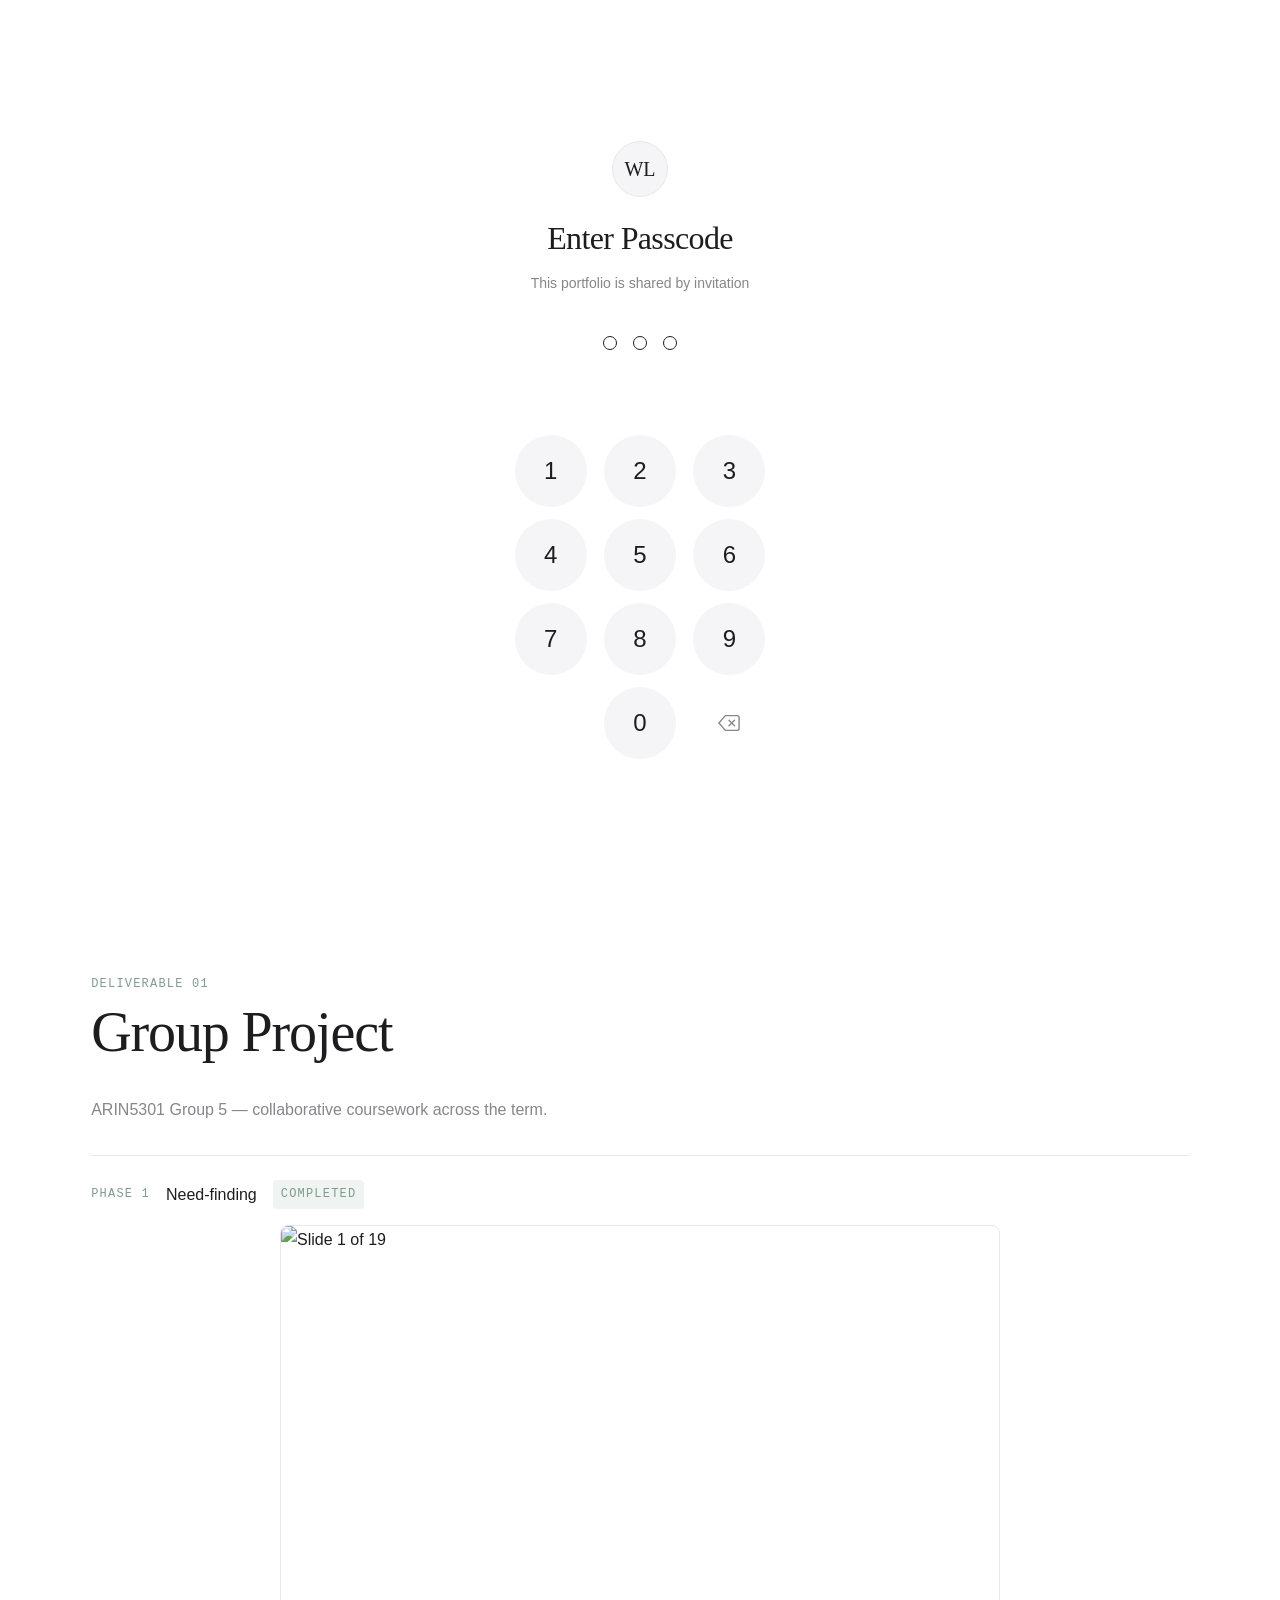
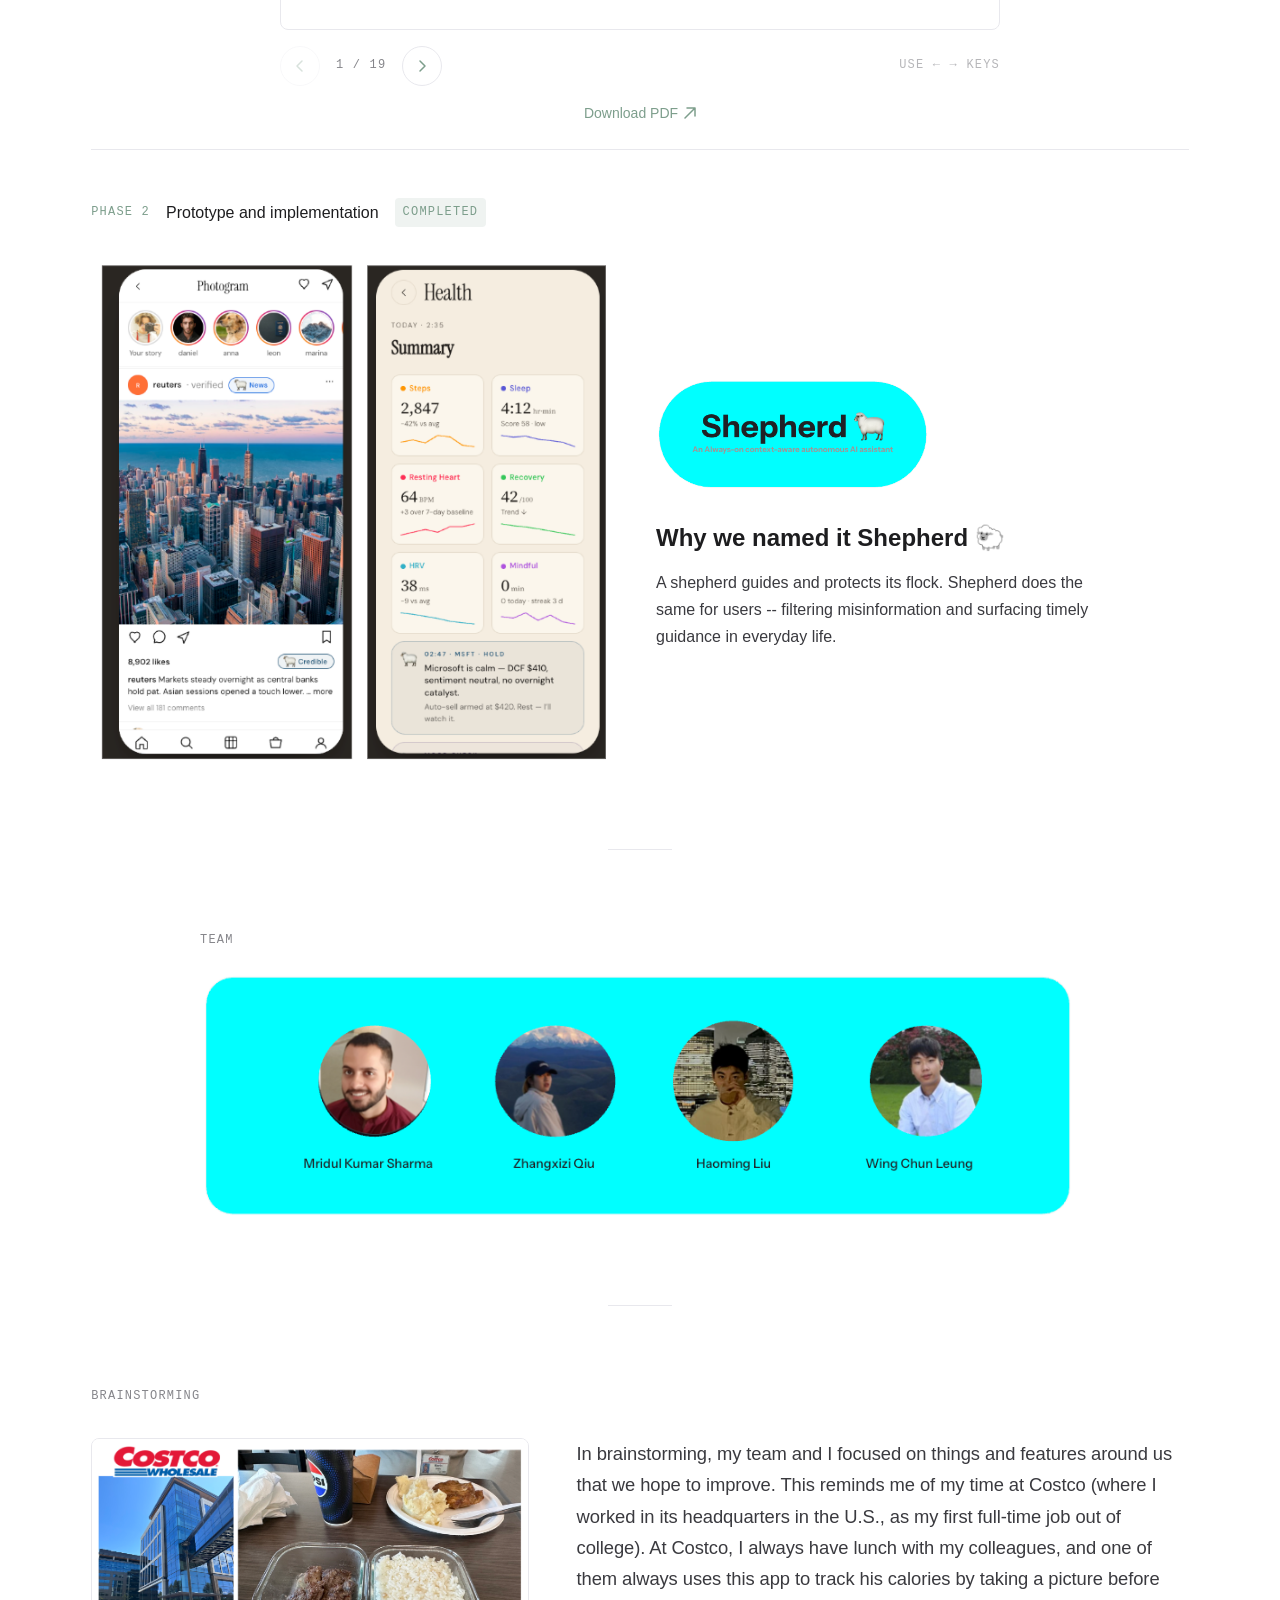
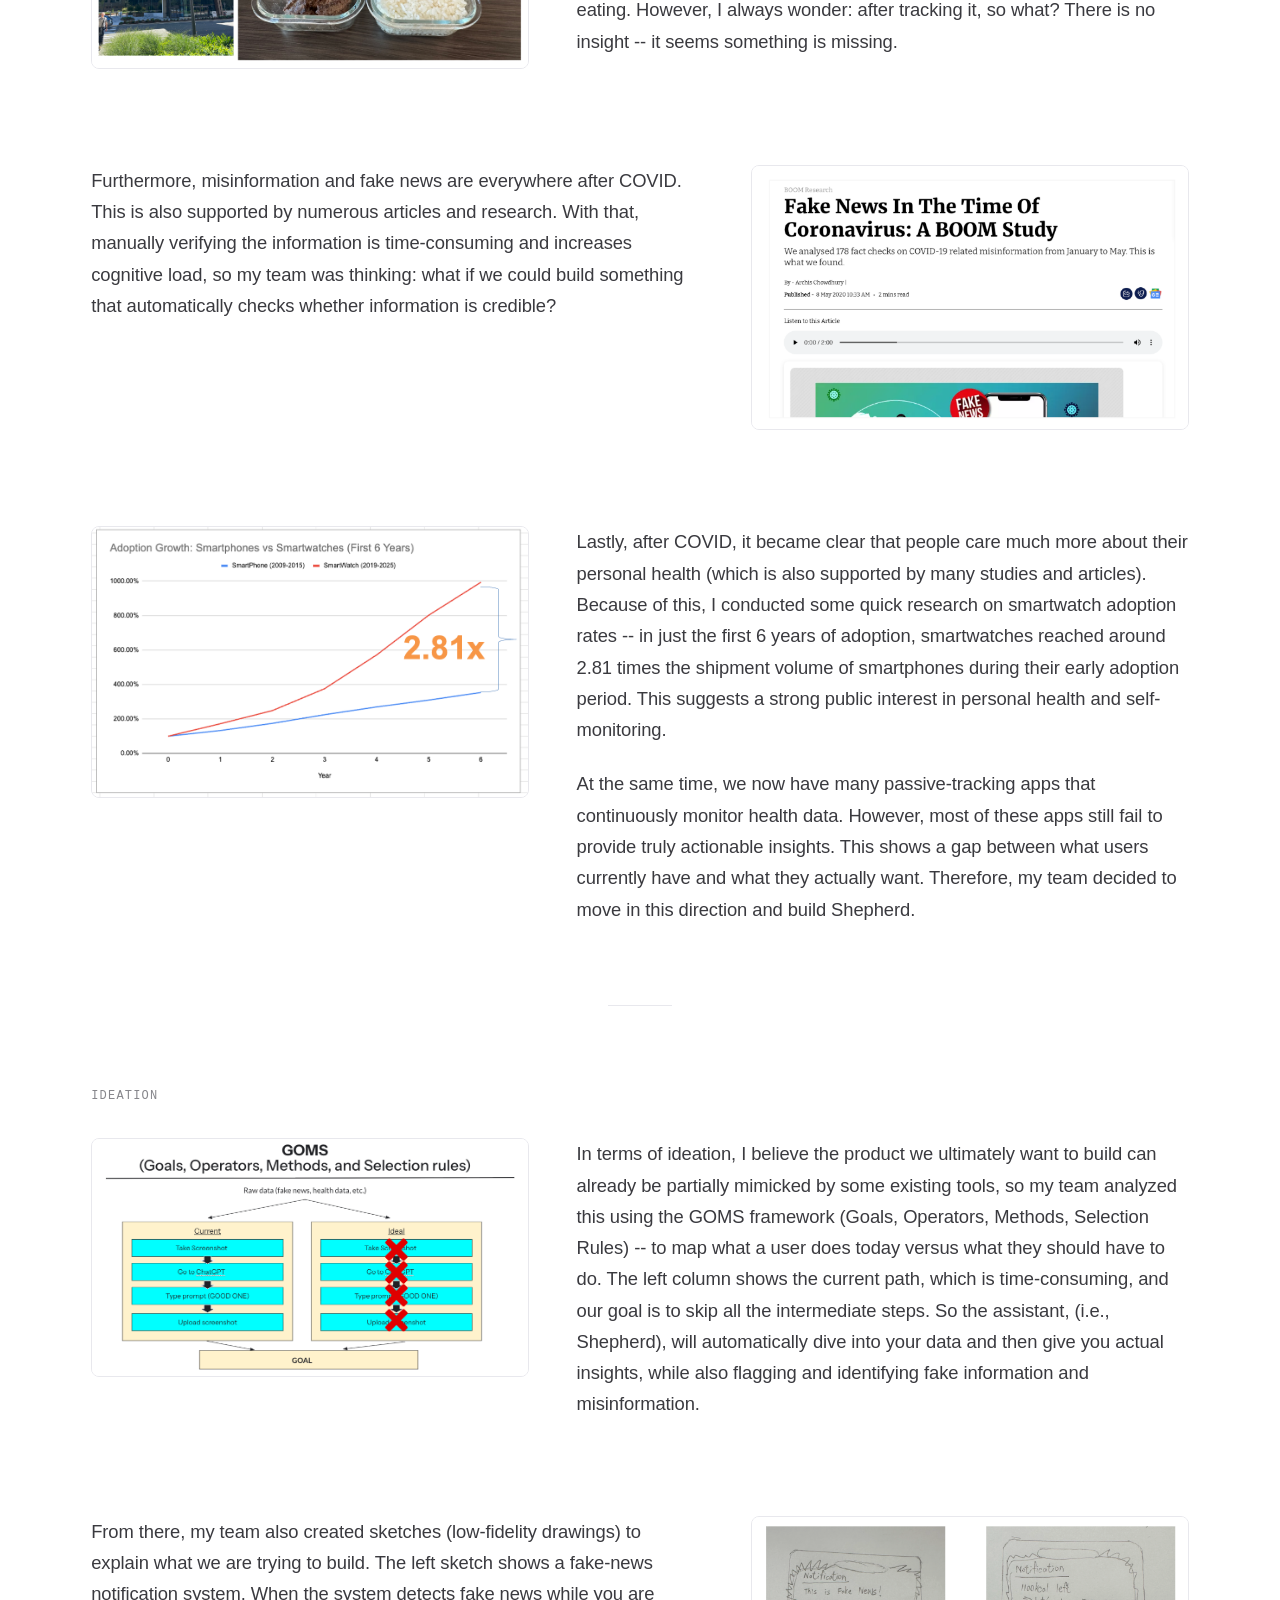
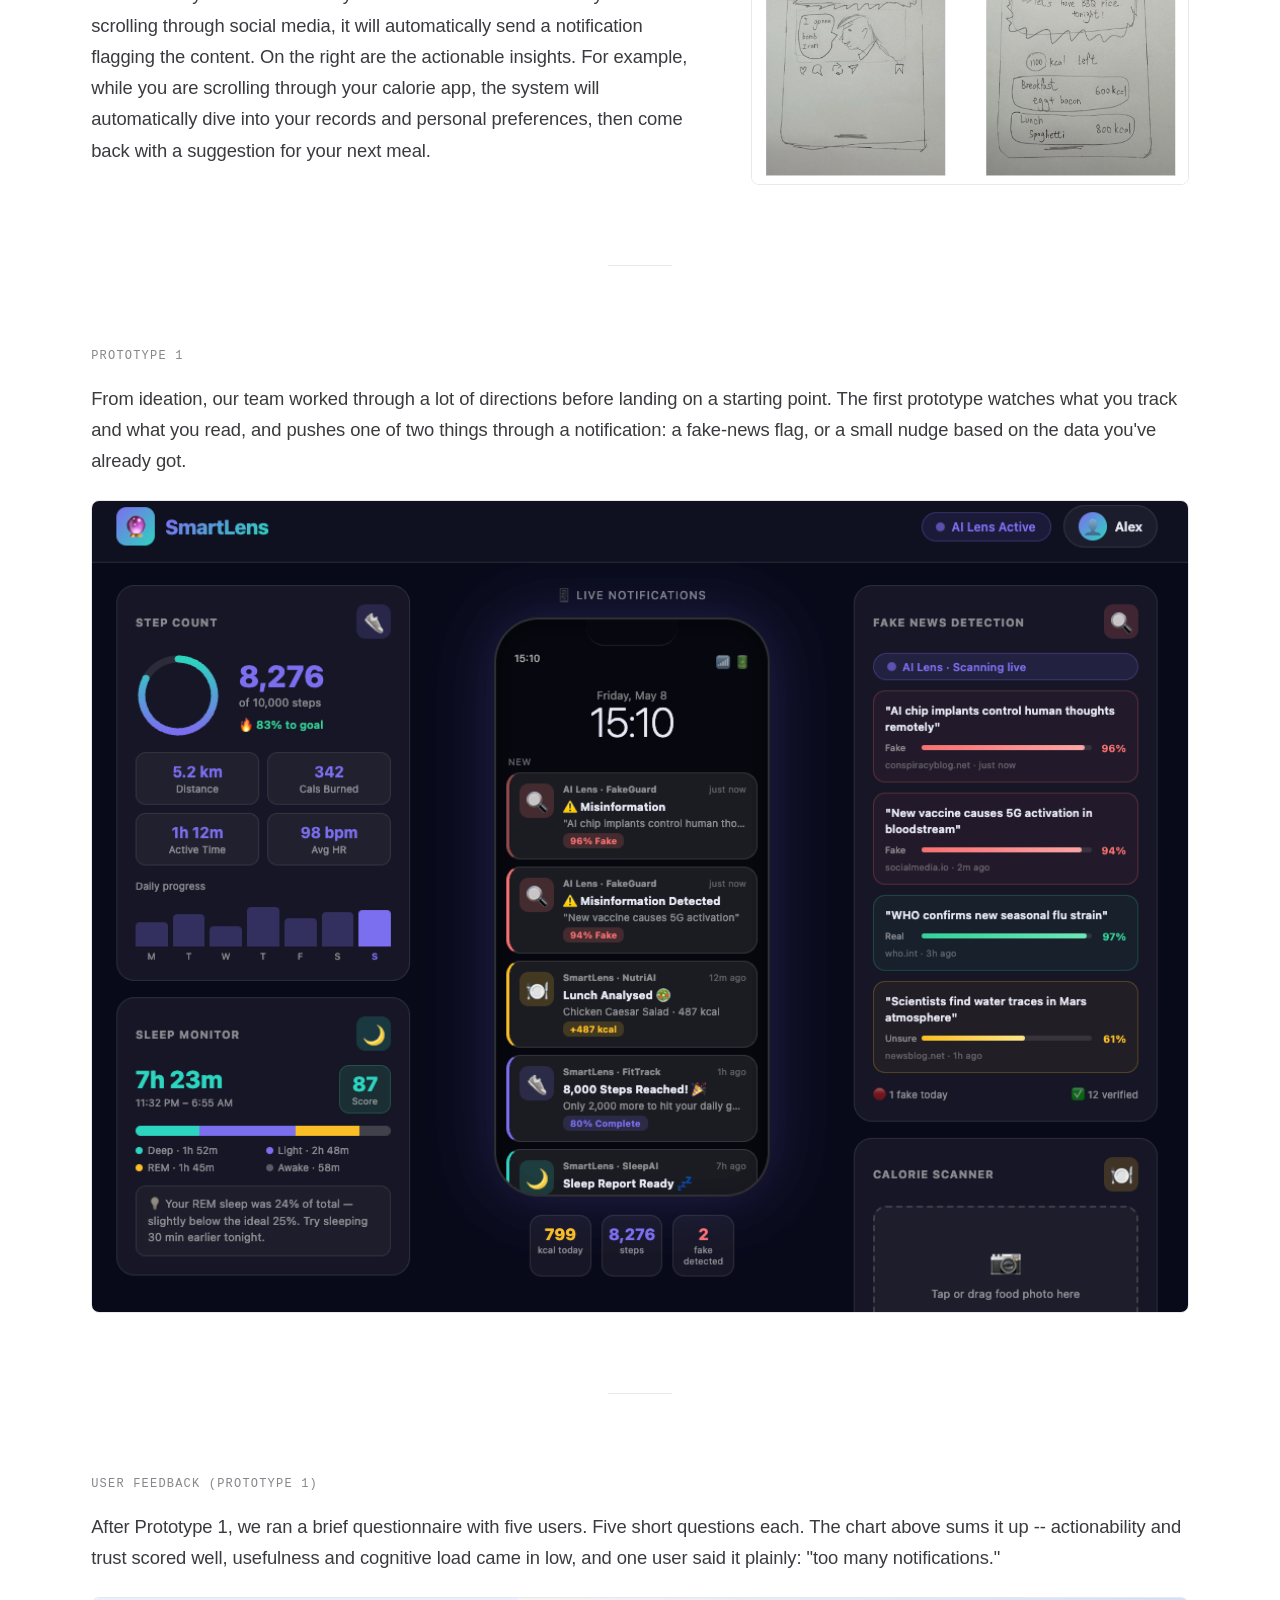
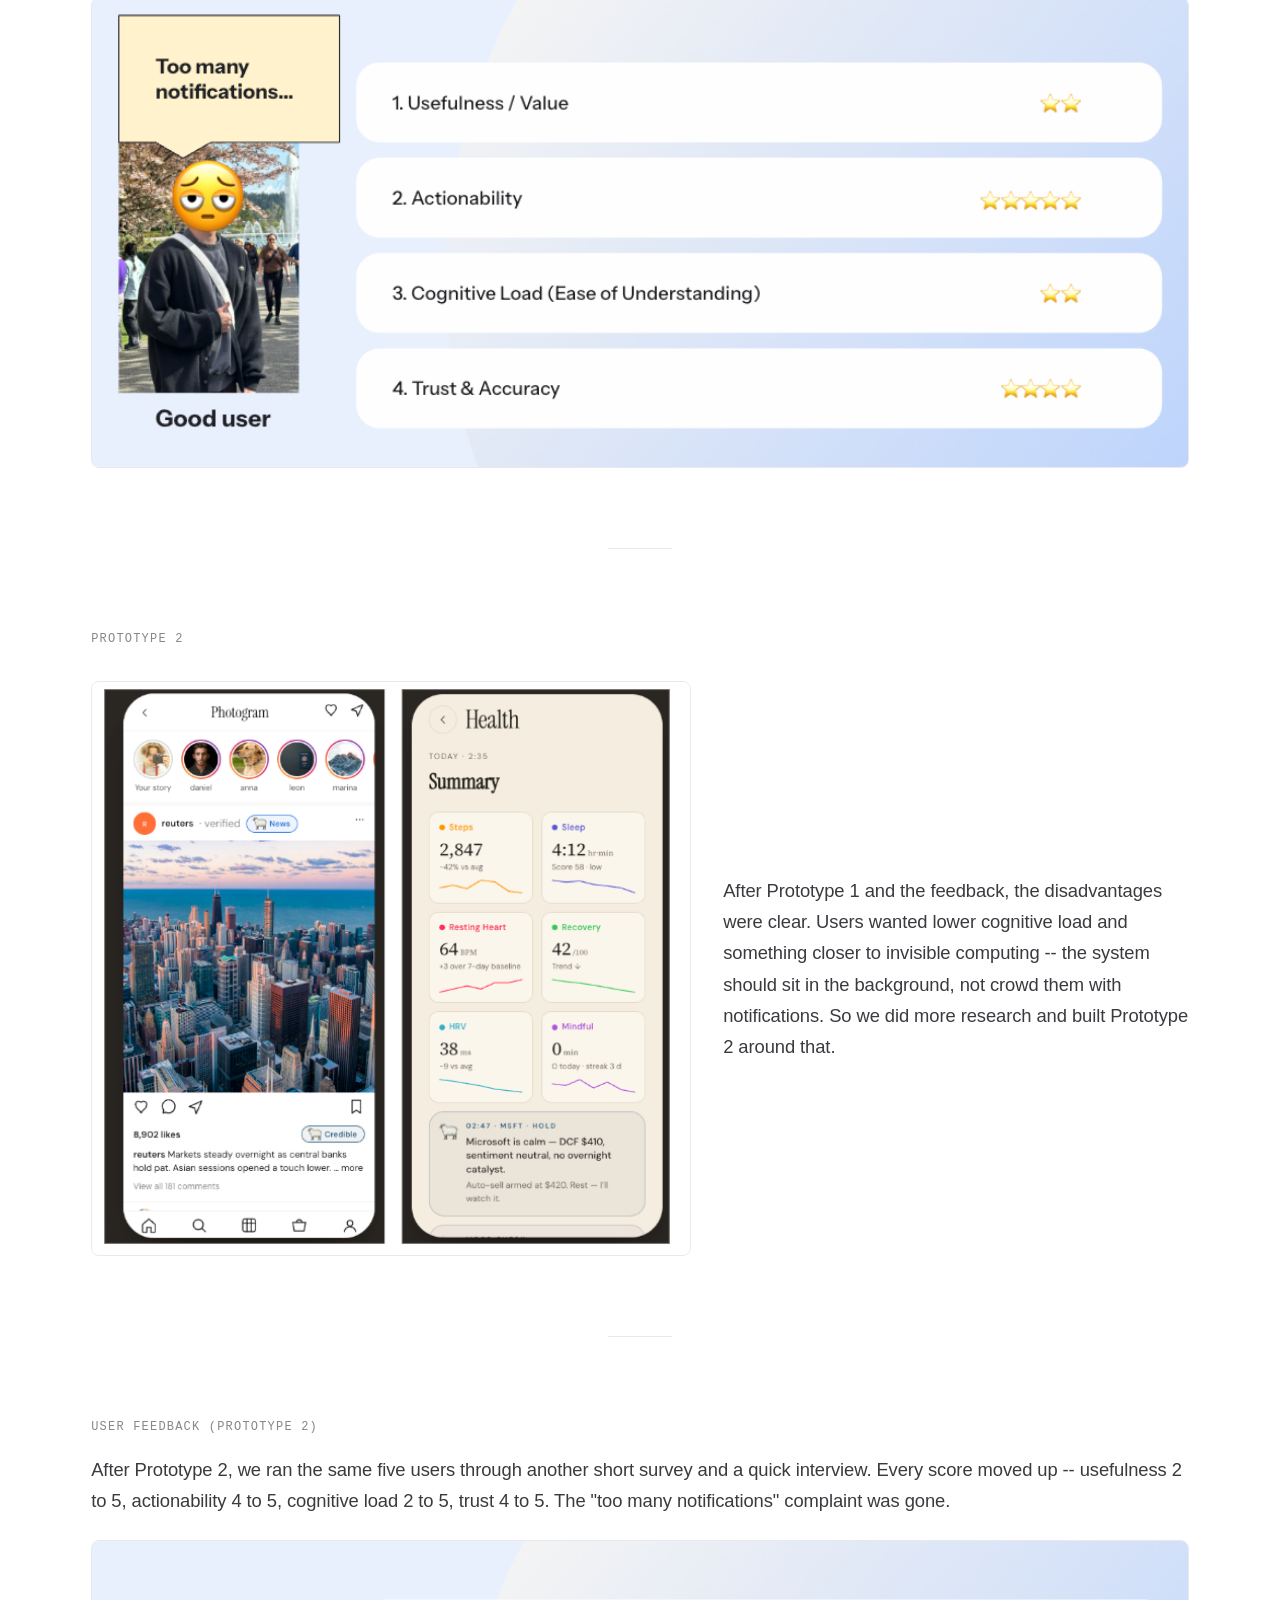
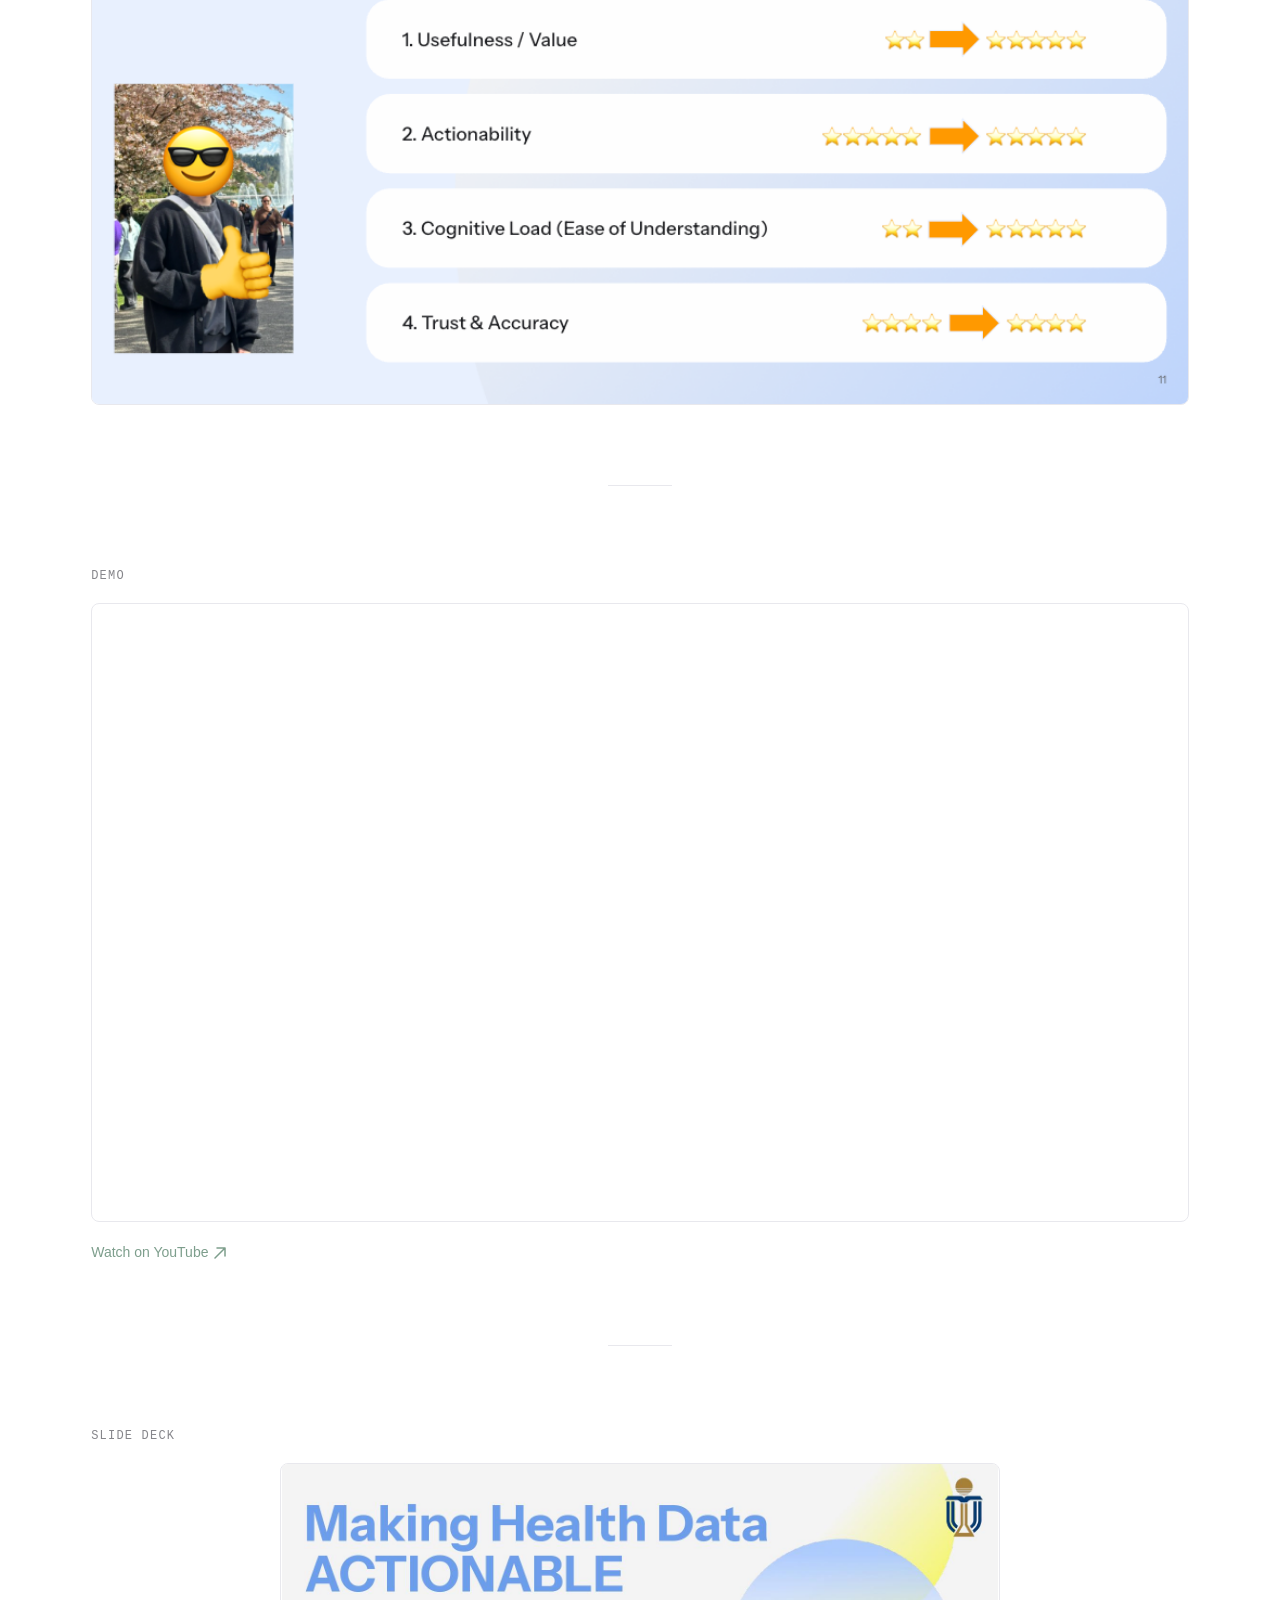
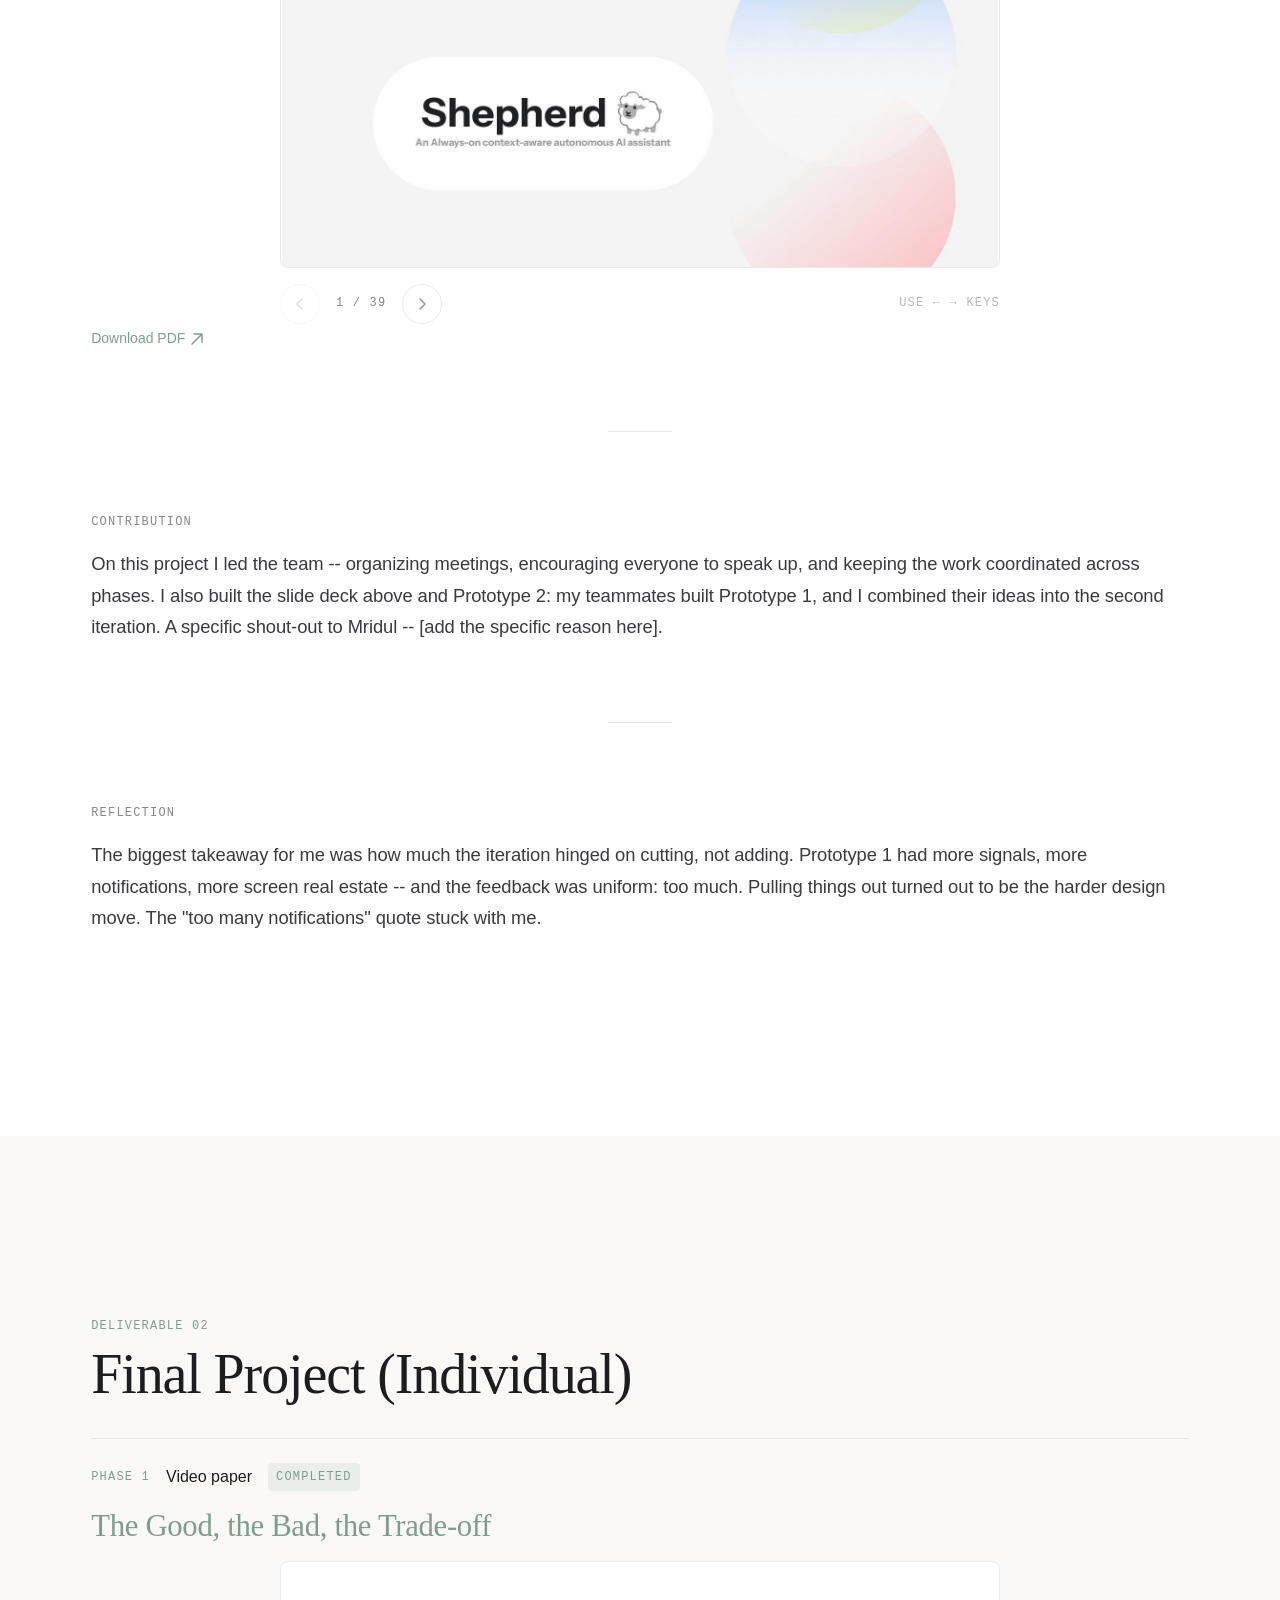
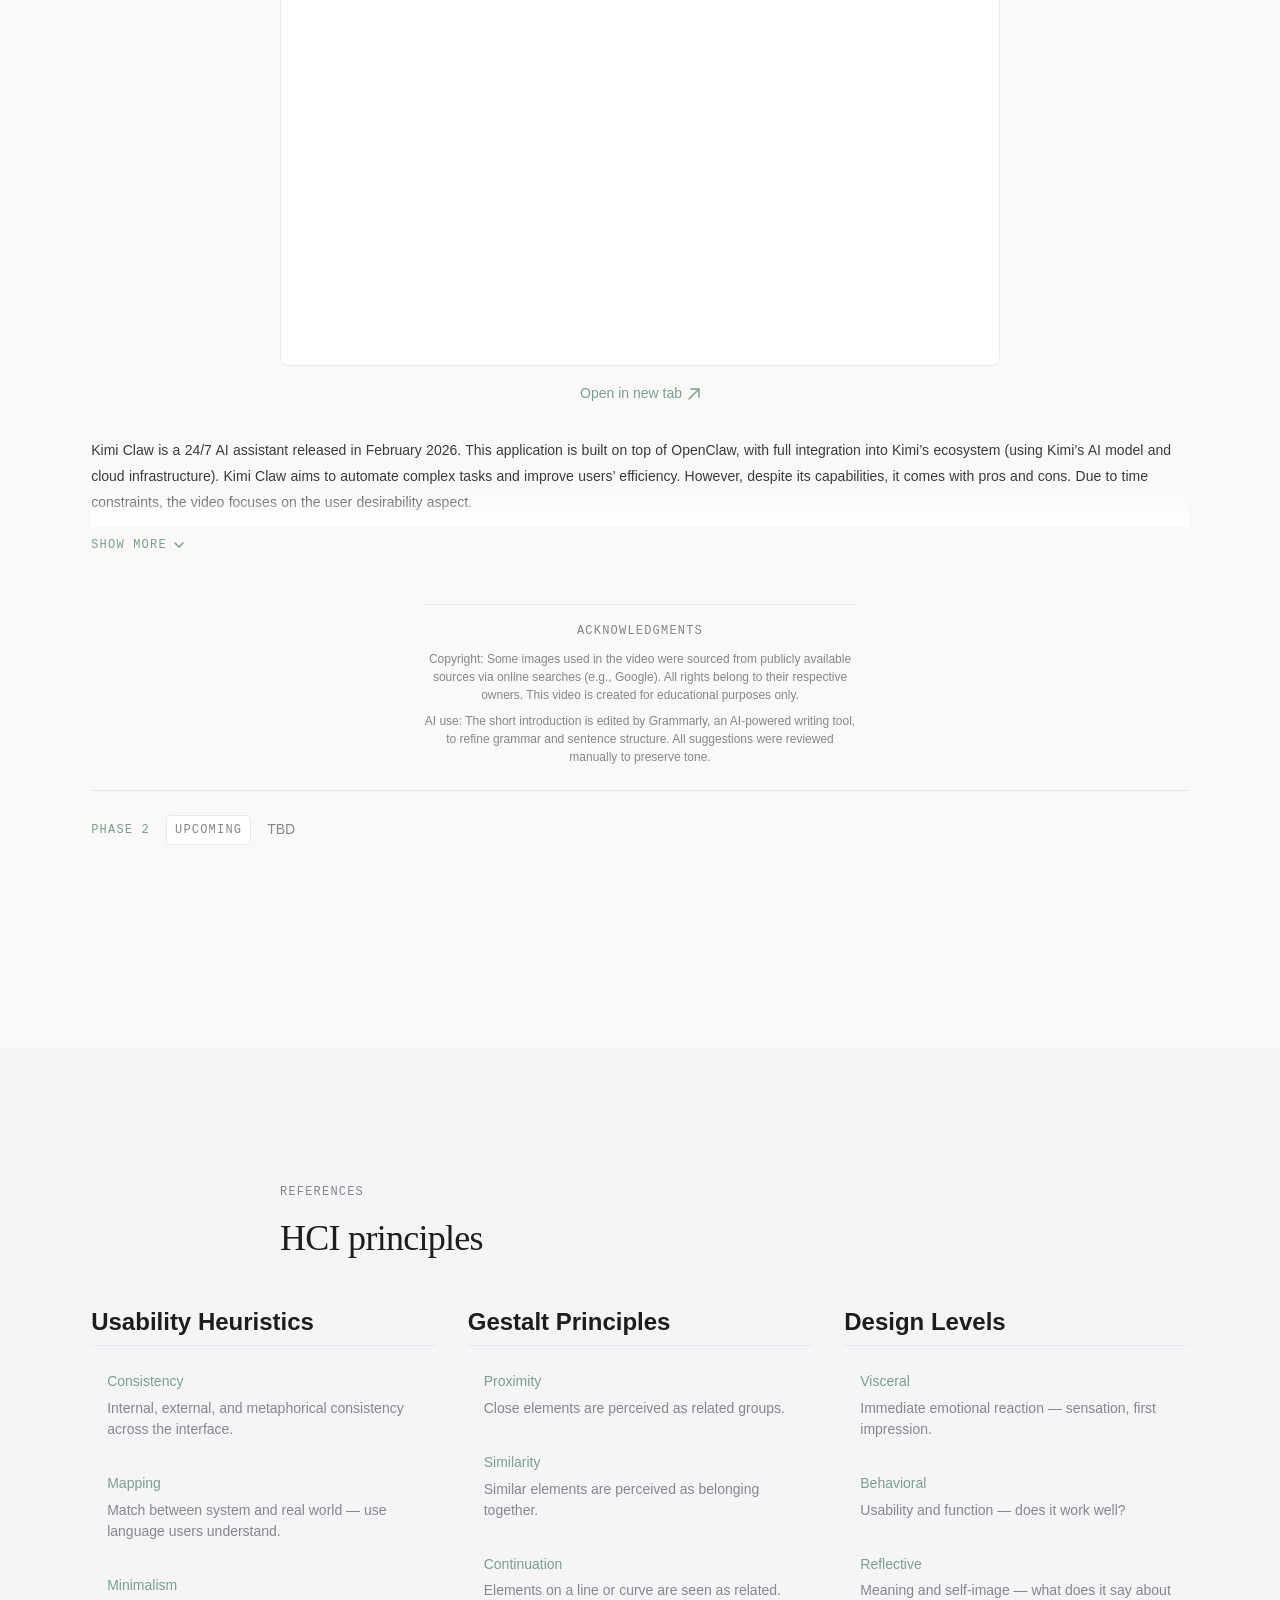
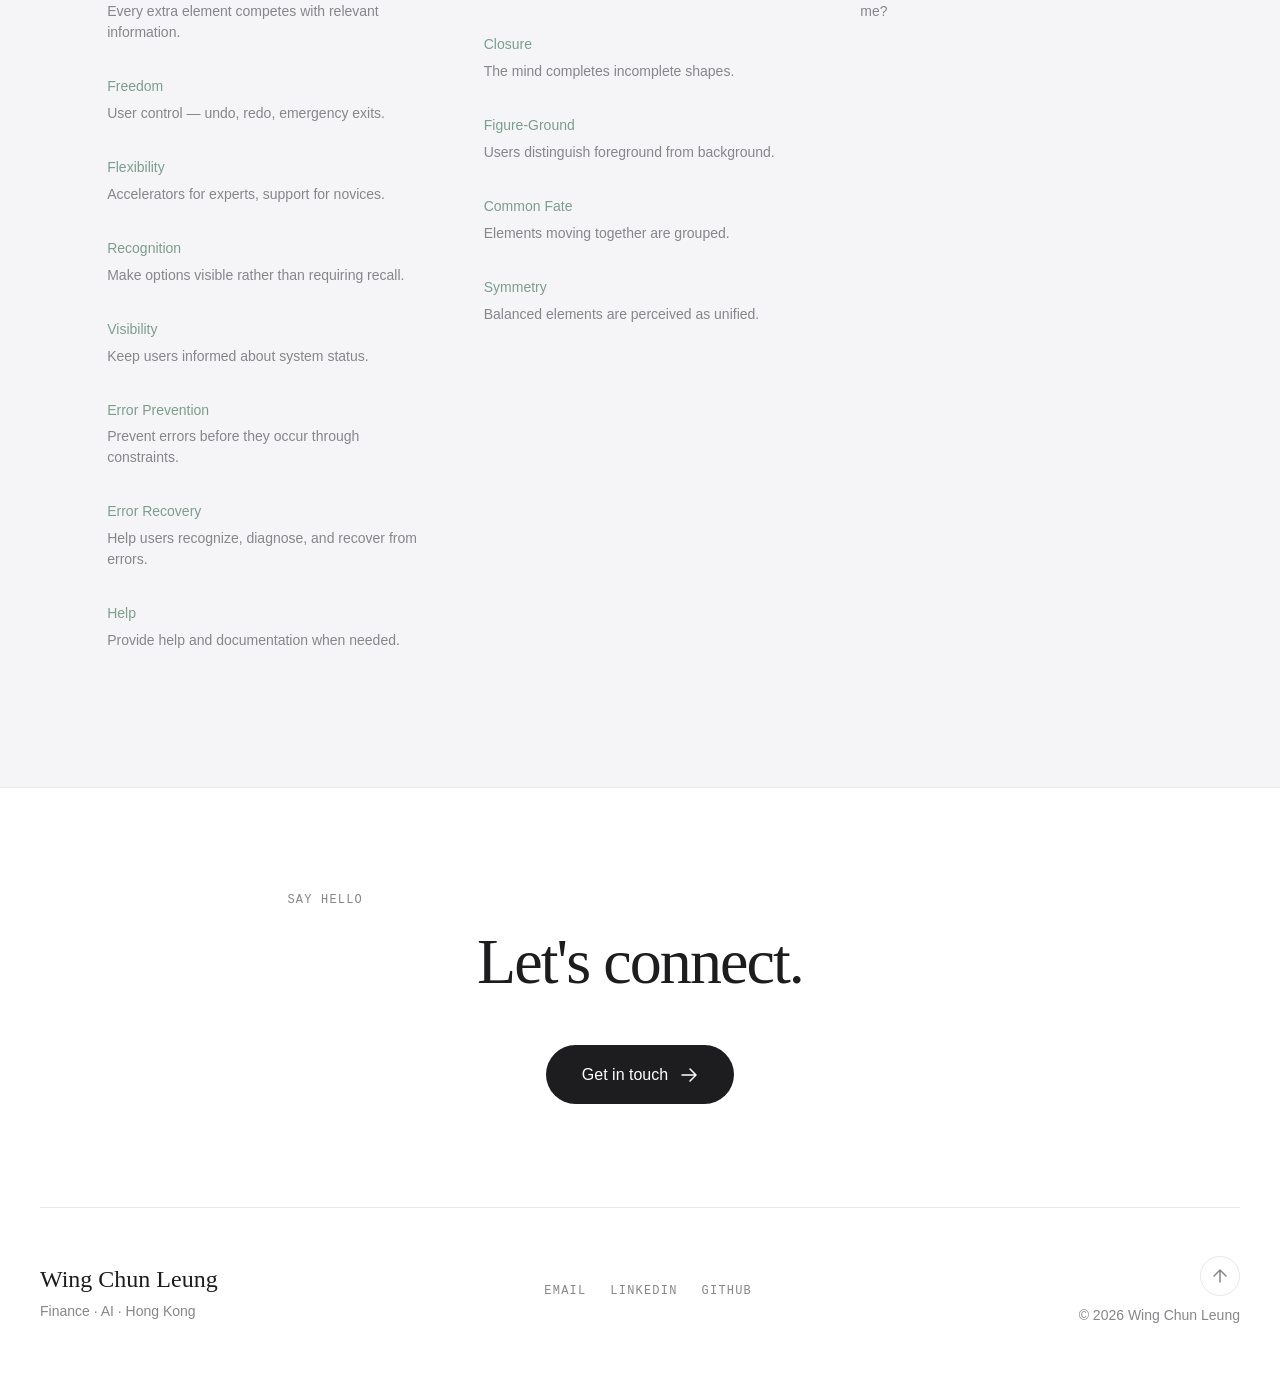
==== commit 0f6f39c0: "Update low-fi sketch ideation body with user's longer version User-supplied copy. Walks through both" ====
--- a/hci/index.html
+++ b/hci/index.html
@@ -6,7 +6,7 @@
       </style><link rel="stylesheet" href="/_astro/Footer.ByhJtsxI.css">
 <link rel="stylesheet" href="/_astro/index@_@astro.B34Y6mMJ.css"></head> <body> <div class="lock-screen" id="lockScreen" role="dialog" aria-label="Enter passcode" aria-modal="true" data-astro-cid-4mwaitza> <div class="lock-content" data-astro-cid-4mwaitza> <div class="lock-brand" aria-hidden="true" data-astro-cid-4mwaitza> <span class="lock-monogram" data-astro-cid-4mwaitza>WL</span> </div> <h1 class="lock-title" data-astro-cid-4mwaitza>Enter Passcode</h1> <p class="lock-subtitle" data-astro-cid-4mwaitza>This portfolio is shared by invitation</p> <div class="pin-dots" id="pinDots" aria-hidden="true" data-astro-cid-4mwaitza> <span class="pin-dot" data-astro-cid-4mwaitza></span> <span class="pin-dot" data-astro-cid-4mwaitza></span> <span class="pin-dot" data-astro-cid-4mwaitza></span> </div> <label for="pinInput" class="sr-only" data-astro-cid-4mwaitza>3-digit passcode</label> <input id="pinInput" type="text" inputmode="numeric" pattern="[0-9]*" maxlength="3" autocomplete="off" class="pin-hidden-input" autofocus data-astro-cid-4mwaitza> <p class="lock-error" id="lockError" aria-live="polite" data-astro-cid-4mwaitza></p> <div class="pin-keypad" role="group" aria-label="Numeric keypad" data-astro-cid-4mwaitza> <button class="key" data-key="1" data-astro-cid-4mwaitza>1</button> <button class="key" data-key="2" data-astro-cid-4mwaitza>2</button> <button class="key" data-key="3" data-astro-cid-4mwaitza>3</button> <button class="key" data-key="4" data-astro-cid-4mwaitza>4</button> <button class="key" data-key="5" data-astro-cid-4mwaitza>5</button> <button class="key" data-key="6" data-astro-cid-4mwaitza>6</button> <button class="key" data-key="7" data-astro-cid-4mwaitza>7</button> <button class="key" data-key="8" data-astro-cid-4mwaitza>8</button> <button class="key" data-key="9" data-astro-cid-4mwaitza>9</button> <button class="key key-empty" disabled aria-hidden="true" data-astro-cid-4mwaitza></button> <button class="key" data-key="0" data-astro-cid-4mwaitza>0</button> <button class="key key-delete" data-key="delete" aria-label="Delete" data-astro-cid-4mwaitza> <svg width="22" height="22" viewBox="0 0 24 24" fill="none" stroke="currentColor" stroke-width="1.5" stroke-linecap="round" stroke-linejoin="round" data-astro-cid-4mwaitza> <path d="M21 4H8l-7 8 7 8h13a2 2 0 002-2V6a2 2 0 00-2-2z" data-astro-cid-4mwaitza></path> <line x1="18" y1="9" x2="12" y2="15" data-astro-cid-4mwaitza></line> <line x1="12" y1="9" x2="18" y2="15" data-astro-cid-4mwaitza></line> </svg> </button> </div> </div> </div>  <script type="module">const f="2b4da94214015b4281ac65905270bda4eefb97e08f5b4ae2f517b424ff77bfd9";const o=document.getElementById("lockScreen"),n=document.getElementById("pinInput"),a=document.querySelectorAll(".pin-dot"),i=document.getElementById("pinDots"),c=document.getElementById("lockError");let e="";sessionStorage.getItem("site-unlocked")==="1"?o?.remove():o&&(document.body.style.overflow="hidden",n?.focus(),n?.addEventListener("input",()=>{e=n.value.replace(/\D/g,"").slice(0,3),n.value=e,d(),e.length===3&&l()}),document.querySelectorAll(".key[data-key]").forEach(s=>{s.addEventListener("click",()=>{const t=s.dataset.key;t==="delete"?e=e.slice(0,-1):e.length<3&&(e+=t),n&&(n.value=e),d(),e.length===3&&l()})}),o.addEventListener("click",()=>n?.focus()));function d(){a.forEach((s,t)=>{s.classList.toggle("filled",t<e.length),s.classList.remove("error")}),c&&(c.textContent="")}async function m(s){const t=new TextEncoder().encode(s),r=await crypto.subtle.digest("SHA-256",t);return Array.from(new Uint8Array(r)).map(u=>u.toString(16).padStart(2,"0")).join("")}async function l(){await m(e)===f?(sessionStorage.setItem("site-unlocked","1"),a.forEach(t=>t.classList.add("filled")),document.body.style.overflow="",o?.classList.add("unlocked"),setTimeout(()=>{o?.classList.add("removed"),o?.remove(),window.dispatchEvent(new CustomEvent("site-unlocked"))},500)):(a.forEach(t=>t.classList.add("error")),i?.classList.add("shake"),c&&(c.textContent="Incorrect passcode"),setTimeout(()=>{i?.classList.remove("shake"),e="",n&&(n.value=""),d()},600))}</script> <a href="#main-content" class="skip-to-content">Skip to content</a> <header id="site-header" class="site-header" role="banner" data-astro-cid-3ef6ksr2> <div class="scroll-progress" id="scroll-progress" aria-hidden="true" data-astro-cid-3ef6ksr2></div> <nav class="container nav-container" role="navigation" aria-label="Main navigation" data-astro-cid-3ef6ksr2> <a href="/" class="nav-logo" aria-label="Wing Chun Leung — Home" data-astro-cid-3ef6ksr2> <span class="logo-text" data-astro-cid-3ef6ksr2>WCL</span> </a> <ul class="nav-links" role="list" data-astro-cid-3ef6ksr2> <li data-astro-cid-3ef6ksr2> <a href="/about/" class="nav-link" data-astro-cid-3ef6ksr2> About </a> </li><li data-astro-cid-3ef6ksr2> <a href="/projects/" class="nav-link" data-astro-cid-3ef6ksr2> Projects </a> </li><li data-astro-cid-3ef6ksr2> <a href="/hci/" class="nav-link active" aria-current="page" data-astro-cid-3ef6ksr2> HCI </a> </li><li data-astro-cid-3ef6ksr2> <a href="/contact/" class="nav-link" data-astro-cid-3ef6ksr2> Contact </a> </li> </ul> <!-- Mobile menu toggle --> <button class="menu-toggle" aria-label="Toggle navigation menu" aria-expanded="false" aria-controls="mobile-menu" data-astro-cid-3ef6ksr2> <span class="menu-bar" data-astro-cid-3ef6ksr2></span> <span class="menu-bar" data-astro-cid-3ef6ksr2></span> </button> </nav> </header> <!-- Mobile menu overlay — OUTSIDE header to avoid backdrop-filter inheritance --> <div id="mobile-menu" class="mobile-menu" role="dialog" aria-label="Navigation menu" hidden data-astro-cid-3ef6ksr2> <ul class="mobile-nav-links" role="list" data-astro-cid-3ef6ksr2> <li data-astro-cid-3ef6ksr2> <a href="/about/" class="mobile-nav-link" data-astro-cid-3ef6ksr2> About </a> </li><li data-astro-cid-3ef6ksr2> <a href="/projects/" class="mobile-nav-link" data-astro-cid-3ef6ksr2> Projects </a> </li><li data-astro-cid-3ef6ksr2> <a href="/hci/" class="mobile-nav-link active" data-astro-cid-3ef6ksr2> HCI </a> </li><li data-astro-cid-3ef6ksr2> <a href="/contact/" class="mobile-nav-link" data-astro-cid-3ef6ksr2> Contact </a> </li> </ul> </div>  <script type="module">const r=document.getElementById("site-header"),d=document.getElementById("scroll-progress");if(r){const t=()=>{const n=window.scrollY;if(r.classList.toggle("scrolled",n>50),n>50){const o=Math.min(n/300,1);r.style.setProperty("--header-shadow",`0 1px ${4+o*8}px rgba(0,0,0,${.02+o*.04})`)}else r.style.removeProperty("--header-shadow");if(d){const o=document.documentElement.scrollHeight-window.innerHeight,l=o>0?n/o*100:0;d.style.width=`${l}%`}};window.addEventListener("scroll",t,{passive:!0}),t()}const s=document.querySelector(".menu-toggle"),e=document.getElementById("mobile-menu");s&&e&&(s.addEventListener("click",()=>{const t=s.getAttribute("aria-expanded")==="true";s.setAttribute("aria-expanded",String(!t)),t?(e.classList.remove("open"),setTimeout(()=>{e.hidden=!0},300),document.body.style.overflow=""):(e.hidden=!1,requestAnimationFrame(()=>e.classList.add("open")),document.body.style.overflow="hidden")}),e.querySelectorAll("a").forEach(t=>{t.addEventListener("click",()=>{s.setAttribute("aria-expanded","false"),e.classList.remove("open"),setTimeout(()=>{e.hidden=!0},300),document.body.style.overflow=""})}));</script> <main id="main-content">   <section class="page-hero hci-hero" data-astro-cid-6cl3lugn> <div class="container content" data-astro-cid-6cl3lugn> <span class="section-label" data-astro-cid-6cl3lugn>ARIN5301</span> <h1 data-astro-cid-6cl3lugn>Human-Computer<br data-astro-cid-6cl3lugn>Interaction</h1> <p class="page-subtitle" data-astro-cid-6cl3lugn>
 Coursework from Prof. Xiaojuan Ma's HCI course at HKUST.
-</p> </div> </section>  <section class="coursework-toc-section" aria-label="Section navigation" data-astro-cid-6cl3lugn> <div class="container" data-astro-cid-6cl3lugn> <nav class="coursework-toc" data-animate="reveal" data-astro-cid-6cl3lugn> <span class="coursework-toc-label section-label" data-astro-cid-6cl3lugn>Sections</span> <ol class="coursework-toc-list" role="list" data-astro-cid-6cl3lugn> <li data-astro-cid-6cl3lugn> <a href="#assignment-group-project" class="coursework-toc-link" data-astro-cid-6cl3lugn> <span class="coursework-toc-num" data-astro-cid-6cl3lugn>01</span> <span class="coursework-toc-title" data-astro-cid-6cl3lugn>Group Project</span> </a> </li><li data-astro-cid-6cl3lugn> <a href="#assignment-final-project" class="coursework-toc-link" data-astro-cid-6cl3lugn> <span class="coursework-toc-num" data-astro-cid-6cl3lugn>02</span> <span class="coursework-toc-title" data-astro-cid-6cl3lugn>Final Project (Individual)</span> </a> </li> <li data-astro-cid-6cl3lugn> <a href="#references" class="coursework-toc-link" data-astro-cid-6cl3lugn> <span class="coursework-toc-num" data-astro-cid-6cl3lugn>03</span> <span class="coursework-toc-title" data-astro-cid-6cl3lugn>References</span> </a> </li> </ol> </nav> </div> </section>  <section id="assignment-group-project" class="assignment-section assignment-section--first" aria-label="Group Project" data-astro-cid-6cl3lugn> <div class="container" data-astro-cid-6cl3lugn> <article class="deliverable" data-animate="reveal" data-astro-cid-6cl3lugn> <header class="deliverable-header" data-astro-cid-6cl3lugn> <span class="deliverable-eyebrow" data-astro-cid-6cl3lugn>Deliverable 01</span> <h3 class="deliverable-title" data-astro-cid-6cl3lugn>Group Project</h3> </header> <p class="deliverable-intro" data-astro-cid-6cl3lugn>ARIN5301 Group 5 — collaborative coursework across the term.</p> <ol class="phase-list" role="list" data-astro-cid-6cl3lugn> <li class="phase-item" data-astro-cid-6cl3lugn> <div class="phase phase-rich" data-astro-cid-6cl3lugn> <div class="phase-summary phase-summary-static" data-astro-cid-6cl3lugn> <span class="phase-summary-main" data-astro-cid-6cl3lugn> <span class="phase-num" data-astro-cid-6cl3lugn>Phase 1</span> <span class="phase-title" data-astro-cid-6cl3lugn>Need-finding</span> <span class="phase-status completed" data-astro-cid-6cl3lugn> Completed </span> </span> </div>    <div class="slide-viewer" tabindex="0" data-slide-viewer data-slide-count="19" aria-roledescription="carousel" aria-label="Group Project — Phase 1: Need-finding" data-astro-cid-6cl3lugn> <div class="slide-viewer-stage" data-astro-cid-6cl3lugn> <img class="slide-viewer-slide is-current" src="/files/group-project-slides/slide-01.jpg" alt="Slide 1 of 19" loading="eager" data-slide-index="0" draggable="false" data-astro-cid-6cl3lugn><img class="slide-viewer-slide" src="/files/group-project-slides/slide-02.jpg" alt="Slide 2 of 19" loading="lazy" data-slide-index="1" draggable="false" data-astro-cid-6cl3lugn><img class="slide-viewer-slide" src="/files/group-project-slides/slide-03.jpg" alt="Slide 3 of 19" loading="lazy" data-slide-index="2" draggable="false" data-astro-cid-6cl3lugn><img class="slide-viewer-slide" src="/files/group-project-slides/slide-04.jpg" alt="Slide 4 of 19" loading="lazy" data-slide-index="3" draggable="false" data-astro-cid-6cl3lugn><img class="slide-viewer-slide" src="/files/group-project-slides/slide-05.jpg" alt="Slide 5 of 19" loading="lazy" data-slide-index="4" draggable="false" data-astro-cid-6cl3lugn><img class="slide-viewer-slide" src="/files/group-project-slides/slide-06.jpg" alt="Slide 6 of 19" loading="lazy" data-slide-index="5" draggable="false" data-astro-cid-6cl3lugn><img class="slide-viewer-slide" src="/files/group-project-slides/slide-07.jpg" alt="Slide 7 of 19" loading="lazy" data-slide-index="6" draggable="false" data-astro-cid-6cl3lugn><img class="slide-viewer-slide" src="/files/group-project-slides/slide-08.jpg" alt="Slide 8 of 19" loading="lazy" data-slide-index="7" draggable="false" data-astro-cid-6cl3lugn><img class="slide-viewer-slide" src="/files/group-project-slides/slide-09.jpg" alt="Slide 9 of 19" loading="lazy" data-slide-index="8" draggable="false" data-astro-cid-6cl3lugn><img class="slide-viewer-slide" src="/files/group-project-slides/slide-10.jpg" alt="Slide 10 of 19" loading="lazy" data-slide-index="9" draggable="false" data-astro-cid-6cl3lugn><img class="slide-viewer-slide" src="/files/group-project-slides/slide-11.jpg" alt="Slide 11 of 19" loading="lazy" data-slide-index="10" draggable="false" data-astro-cid-6cl3lugn><img class="slide-viewer-slide" src="/files/group-project-slides/slide-12.jpg" alt="Slide 12 of 19" loading="lazy" data-slide-index="11" draggable="false" data-astro-cid-6cl3lugn><img class="slide-viewer-slide" src="/files/group-project-slides/slide-13.jpg" alt="Slide 13 of 19" loading="lazy" data-slide-index="12" draggable="false" data-astro-cid-6cl3lugn><img class="slide-viewer-slide" src="/files/group-project-slides/slide-14.jpg" alt="Slide 14 of 19" loading="lazy" data-slide-index="13" draggable="false" data-astro-cid-6cl3lugn><img class="slide-viewer-slide" src="/files/group-project-slides/slide-15.jpg" alt="Slide 15 of 19" loading="lazy" data-slide-index="14" draggable="false" data-astro-cid-6cl3lugn><img class="slide-viewer-slide" src="/files/group-project-slides/slide-16.jpg" alt="Slide 16 of 19" loading="lazy" data-slide-index="15" draggable="false" data-astro-cid-6cl3lugn><img class="slide-viewer-slide" src="/files/group-project-slides/slide-17.jpg" alt="Slide 17 of 19" loading="lazy" data-slide-index="16" draggable="false" data-astro-cid-6cl3lugn><img class="slide-viewer-slide" src="/files/group-project-slides/slide-18.jpg" alt="Slide 18 of 19" loading="lazy" data-slide-index="17" draggable="false" data-astro-cid-6cl3lugn><img class="slide-viewer-slide" src="/files/group-project-slides/slide-19.jpg" alt="Slide 19 of 19" loading="lazy" data-slide-index="18" draggable="false" data-astro-cid-6cl3lugn> </div> <div class="slide-viewer-controls" data-astro-cid-6cl3lugn> <button type="button" class="slide-viewer-btn" data-slide-prev aria-label="Previous slide" disabled data-astro-cid-6cl3lugn> <svg width="16" height="16" viewBox="0 0 16 16" fill="none" aria-hidden="true" data-astro-cid-6cl3lugn> <path d="M10 3L5 8l5 5" stroke="currentColor" stroke-width="1.5" stroke-linecap="round" stroke-linejoin="round" data-astro-cid-6cl3lugn></path> </svg> </button> <span class="slide-viewer-counter" data-slide-counter data-astro-cid-6cl3lugn>1 / 19</span> <button type="button" class="slide-viewer-btn" data-slide-next aria-label="Next slide" data-astro-cid-6cl3lugn> <svg width="16" height="16" viewBox="0 0 16 16" fill="none" aria-hidden="true" data-astro-cid-6cl3lugn> <path d="M6 3l5 5-5 5" stroke="currentColor" stroke-width="1.5" stroke-linecap="round" stroke-linejoin="round" data-astro-cid-6cl3lugn></path> </svg> </button> <span class="slide-viewer-hint" data-astro-cid-6cl3lugn>Use ← → keys</span> </div> </div> <a href="/files/group-project-needfinding-phase1.pdf" target="_blank" rel="noopener noreferrer" class="phase-external" data-astro-cid-6cl3lugn> Download PDF <svg width="12" height="12" viewBox="0 0 12 12" fill="none" aria-hidden="true" data-astro-cid-6cl3lugn> <path d="M1 11L11 1M11 1H3M11 1v8" stroke="currentColor" stroke-width="1.5" stroke-linecap="round" stroke-linejoin="round" data-astro-cid-6cl3lugn></path> </svg> </a>   </div> </li><li class="phase-item" data-astro-cid-6cl3lugn> <div class="phase phase-showcase" data-astro-cid-6cl3lugn> <div class="phase-summary phase-summary-static" data-astro-cid-6cl3lugn> <span class="phase-summary-main" data-astro-cid-6cl3lugn> <span class="phase-num" data-astro-cid-6cl3lugn>Phase 2</span> <span class="phase-title" data-astro-cid-6cl3lugn>Prototype and implementation</span> <span class="phase-status completed" data-astro-cid-6cl3lugn> Completed </span> </span> </div> <div class="showcase-row" data-astro-cid-6cl3lugn> <figure class="showcase-demo-pane" data-astro-cid-6cl3lugn> <img class="showcase-demo" src="/files/shepherd/demo.png" alt="Shepherd interface" loading="lazy" data-astro-cid-6cl3lugn> </figure> <div class="showcase-why-pane" data-astro-cid-6cl3lugn> <img class="showcase-mark" src="/files/shepherd/logo.png" alt="Shepherd" loading="lazy" data-astro-cid-6cl3lugn> <h4 class="showcase-why-title" data-astro-cid-6cl3lugn>Why we named it Shepherd 🐑</h4> <p class="showcase-why-text" data-astro-cid-6cl3lugn>A shepherd guides and protects its flock. Shepherd does the same for users -- filtering misinformation and surfacing timely guidance in everyday life.</p> </div> </div> <hr class="showcase-divider" aria-hidden="true" data-astro-cid-6cl3lugn> <div class="showcase-team-block" data-astro-cid-6cl3lugn> <span class="acknowledgments-label showcase-team-label" data-astro-cid-6cl3lugn>Team</span> <figure class="showcase-team" data-astro-cid-6cl3lugn> <img src="/files/shepherd/members.png" alt="Shepherd team" loading="lazy" data-astro-cid-6cl3lugn> </figure> </div>  <hr class="showcase-divider" aria-hidden="true" data-astro-cid-6cl3lugn> <div class="showcase-brainstorm-block" data-astro-cid-6cl3lugn> <span class="acknowledgments-label showcase-team-label" data-astro-cid-6cl3lugn>Brainstorming</span> <ol class="brainstorm-list" role="list" data-astro-cid-6cl3lugn> <li class="brainstorm-item" data-astro-cid-6cl3lugn> <figure class="brainstorm-figure" data-astro-cid-6cl3lugn> <button type="button" class="zoom-trigger" data-zoomable aria-haspopup="dialog" aria-label="Enlarge image: Costco cafeteria with two photographed lunch boxes" data-astro-cid-6cl3lugn> <img src="/files/shepherd/brainstorming/costco.png" alt="Costco cafeteria with two photographed lunch boxes" loading="lazy" data-astro-cid-6cl3lugn> <span class="zoom-hint" aria-hidden="true" data-astro-cid-6cl3lugn>Click to enlarge</span> </button> </figure> <div class="brainstorm-body-wrap" data-astro-cid-6cl3lugn> <p class="brainstorm-body" data-astro-cid-6cl3lugn>In brainstorming, my team and I focused on things and features around us that we hope to improve. This reminds me of my time at Costco (where I worked in its headquarters in the U.S., as my first full-time job out of college). At Costco, I always have lunch with my colleagues, and one of them always uses this app to track his calories by taking a picture before eating. However, I always wonder: after tracking it, so what? There is no insight -- it seems something is missing.</p> </div> </li><li class="brainstorm-item" data-astro-cid-6cl3lugn> <figure class="brainstorm-figure" data-astro-cid-6cl3lugn> <button type="button" class="zoom-trigger" data-zoomable aria-haspopup="dialog" aria-label="Enlarge image: BOOM Research article on COVID-era misinformation" data-astro-cid-6cl3lugn> <img src="/files/shepherd/brainstorming/fake-news.png" alt="BOOM Research article on COVID-era misinformation" loading="lazy" data-astro-cid-6cl3lugn> <span class="zoom-hint" aria-hidden="true" data-astro-cid-6cl3lugn>Click to enlarge</span> </button> </figure> <div class="brainstorm-body-wrap" data-astro-cid-6cl3lugn> <p class="brainstorm-body" data-astro-cid-6cl3lugn>Furthermore, misinformation and fake news are everywhere after COVID. This is also supported by numerous articles and research. With that, manually verifying the information is time-consuming and increases cognitive load, so my team was thinking: what if we could build something that automatically checks whether information is credible?</p> </div> </li><li class="brainstorm-item" data-astro-cid-6cl3lugn> <figure class="brainstorm-figure" data-astro-cid-6cl3lugn> <button type="button" class="zoom-trigger" data-zoomable aria-haspopup="dialog" aria-label="Enlarge image: Adoption-curve chart: smartwatch (2019-2025) vs smartphone (2009-2015), first 6 years" data-astro-cid-6cl3lugn> <img src="/files/shepherd/brainstorming/smart-watch-trend.png" alt="Adoption-curve chart: smartwatch (2019-2025) vs smartphone (2009-2015), first 6 years" loading="lazy" data-astro-cid-6cl3lugn> <span class="zoom-hint" aria-hidden="true" data-astro-cid-6cl3lugn>Click to enlarge</span> </button> </figure> <div class="brainstorm-body-wrap" data-astro-cid-6cl3lugn> <p class="brainstorm-body" data-astro-cid-6cl3lugn>Lastly, after COVID, it became clear that people care much more about their personal health (which is also supported by many studies and articles). Because of this, I conducted some quick research on smartwatch adoption rates -- in just the first 6 years of adoption, smartwatches reached around 2.81 times the shipment volume of smartphones during their early adoption period. This suggests a strong public interest in personal health and self-monitoring.</p><p class="brainstorm-body" data-astro-cid-6cl3lugn>At the same time, we now have many passive-tracking apps that continuously monitor health data. However, most of these apps still fail to provide truly actionable insights. This shows a gap between what users currently have and what they actually want. Therefore, my team decided to move in this direction and build Shepherd.</p> </div> </li> </ol> </div>   <hr class="showcase-divider" aria-hidden="true" data-astro-cid-6cl3lugn> <div class="showcase-brainstorm-block" data-astro-cid-6cl3lugn> <span class="acknowledgments-label showcase-team-label" data-astro-cid-6cl3lugn>Ideation</span> <ol class="brainstorm-list" role="list" data-astro-cid-6cl3lugn> <li class="brainstorm-item" data-astro-cid-6cl3lugn> <figure class="brainstorm-figure" data-astro-cid-6cl3lugn> <button type="button" class="zoom-trigger" data-zoomable aria-haspopup="dialog" aria-label="Enlarge image: GOMS framework diagram comparing current and ideal user workflows for handling raw data" data-astro-cid-6cl3lugn> <img src="/files/shepherd/ideation/goms.png" alt="GOMS framework diagram comparing current and ideal user workflows for handling raw data" loading="lazy" data-astro-cid-6cl3lugn> <span class="zoom-hint" aria-hidden="true" data-astro-cid-6cl3lugn>Click to enlarge</span> </button> </figure> <div class="brainstorm-body-wrap" data-astro-cid-6cl3lugn> <p class="brainstorm-body" data-astro-cid-6cl3lugn>In terms of ideation, I believe the product we ultimately want to build can already be partially mimicked by some existing tools, so my team analyzed this using the GOMS framework (Goals, Operators, Methods, Selection Rules) -- to map what a user does today versus what they should have to do. The left column shows the current path, which is time-consuming, and our goal is to skip all the intermediate steps. So the assistant, (i.e., Shepherd), will automatically dive into your data and then give you actual insights, while also flagging and identifying fake information and misinformation.</p> </div> </li><li class="brainstorm-item" data-astro-cid-6cl3lugn> <figure class="brainstorm-figure" data-astro-cid-6cl3lugn> <button type="button" class="zoom-trigger" data-zoomable aria-haspopup="dialog" aria-label="Enlarge image: Two pencil-sketched phone screens showing fake-news and calorie-nudge notifications" data-astro-cid-6cl3lugn> <img src="/files/shepherd/ideation/low-fi-prototype.png" alt="Two pencil-sketched phone screens showing fake-news and calorie-nudge notifications" loading="lazy" data-astro-cid-6cl3lugn> <span class="zoom-hint" aria-hidden="true" data-astro-cid-6cl3lugn>Click to enlarge</span> </button> </figure> <div class="brainstorm-body-wrap" data-astro-cid-6cl3lugn> <p class="brainstorm-body" data-astro-cid-6cl3lugn>From there we sketched -- pencil and paper, fast and cheap. The left sketch is a fake-news notification: &#39;this is fake news.&#39; The right is a calorie nudge: &#39;1500 kcal left, let&#39;s have BBQ rice tonight,&#39; with the breakfast and lunch context that triggered it. These are the two daily flows the prototype was built around.</p> </div> </li> </ol> </div>   <hr class="showcase-divider" aria-hidden="true" data-astro-cid-6cl3lugn> <div class="showcase-feature-block" data-astro-cid-6cl3lugn> <span class="acknowledgments-label showcase-team-label" data-astro-cid-6cl3lugn>Prototype 1</span> <p class="showcase-feature-body" data-astro-cid-6cl3lugn>From ideation, our team worked through a lot of directions before landing on a starting point. The first prototype watches what you track and what you read, and pushes one of two things through a notification: a fake-news flag, or a small nudge based on the data you&#39;ve already got.</p> <figure class="showcase-feature" data-astro-cid-6cl3lugn> <button type="button" class="zoom-trigger" data-zoomable aria-haspopup="dialog" aria-label="Enlarge image: Shepherd dashboard prototype: step count, sleep monitor, live notifications, fake-news detection panel, and calorie scanner" data-astro-cid-6cl3lugn> <img src="/files/shepherd/prototype-1.png" alt="Shepherd dashboard prototype: step count, sleep monitor, live notifications, fake-news detection panel, and calorie scanner" loading="lazy" data-astro-cid-6cl3lugn> <span class="zoom-hint" aria-hidden="true" data-astro-cid-6cl3lugn>Click to enlarge</span> </button> </figure> </div>   <hr class="showcase-divider" aria-hidden="true" data-astro-cid-6cl3lugn> <div class="showcase-feature-block" data-astro-cid-6cl3lugn> <span class="acknowledgments-label showcase-team-label" data-astro-cid-6cl3lugn>User feedback (Prototype 1)</span> <p class="showcase-feature-body" data-astro-cid-6cl3lugn>After Prototype 1, we ran a brief questionnaire with five users. Five short questions each. The chart above sums it up -- actionability and trust scored well, usefulness and cognitive load came in low, and one user said it plainly: &quot;too many notifications.&quot;</p> <figure class="showcase-feature" data-astro-cid-6cl3lugn> <button type="button" class="zoom-trigger" data-zoomable aria-haspopup="dialog" aria-label="Enlarge image: Prototype 1 feedback ratings across four criteria: usefulness/value (2/5), actionability (4/5), cognitive load (2/5), trust &#38; accuracy (4/5); pull quote &#34;too many notifications&#34; from a &#34;good user&#34;" data-astro-cid-6cl3lugn> <img src="/files/shepherd/user-feedback.png" alt="Prototype 1 feedback ratings across four criteria: usefulness/value (2/5), actionability (4/5), cognitive load (2/5), trust &#38; accuracy (4/5); pull quote &#34;too many notifications&#34; from a &#34;good user&#34;" loading="lazy" data-astro-cid-6cl3lugn> <span class="zoom-hint" aria-hidden="true" data-astro-cid-6cl3lugn>Click to enlarge</span> </button> </figure> </div>   <hr class="showcase-divider" aria-hidden="true" data-astro-cid-6cl3lugn> <div class="showcase-feature-block is-side" data-astro-cid-6cl3lugn> <span class="acknowledgments-label showcase-team-label" data-astro-cid-6cl3lugn>Prototype 2</span> <figure class="showcase-feature" data-astro-cid-6cl3lugn> <button type="button" class="zoom-trigger" data-zoomable aria-haspopup="dialog" aria-label="Enlarge image: Prototype 2 of Shepherd: a calmer two-screen view -- a Photogram social feed with an inline credibility badge, and a Health summary with a single most-watched briefing at the bottom" data-astro-cid-6cl3lugn> <img src="/files/shepherd/prototype-2.png" alt="Prototype 2 of Shepherd: a calmer two-screen view -- a Photogram social feed with an inline credibility badge, and a Health summary with a single most-watched briefing at the bottom" loading="lazy" data-astro-cid-6cl3lugn> <span class="zoom-hint" aria-hidden="true" data-astro-cid-6cl3lugn>Click to enlarge</span> </button> </figure> <p class="showcase-feature-body" data-astro-cid-6cl3lugn>After Prototype 1 and the feedback, the disadvantages were clear. Users wanted lower cognitive load and something closer to invisible computing -- the system should sit in the background, not crowd them with notifications. So we did more research and built Prototype 2 around that.</p> </div>   <hr class="showcase-divider" aria-hidden="true" data-astro-cid-6cl3lugn> <div class="showcase-feature-block" data-astro-cid-6cl3lugn> <span class="acknowledgments-label showcase-team-label" data-astro-cid-6cl3lugn>User feedback (Prototype 2)</span> <p class="showcase-feature-body" data-astro-cid-6cl3lugn>After Prototype 2, we ran the same five users through another short survey and a quick interview. Every score moved up -- usefulness 2 to 5, actionability 4 to 5, cognitive load 2 to 5, trust 4 to 5. The &quot;too many notifications&quot; complaint was gone.</p> <figure class="showcase-feature" data-astro-cid-6cl3lugn> <button type="button" class="zoom-trigger" data-zoomable aria-haspopup="dialog" aria-label="Enlarge image: Prototype 2 feedback: every score moved up. Usefulness 2 to 5, actionability 4 to 5, cognitive load 2 to 5, trust &#38; accuracy 4 to 5. The same user from round 1 now gives a thumbs-up." data-astro-cid-6cl3lugn> <img src="/files/shepherd/user-feedback-2.png" alt="Prototype 2 feedback: every score moved up. Usefulness 2 to 5, actionability 4 to 5, cognitive load 2 to 5, trust &#38; accuracy 4 to 5. The same user from round 1 now gives a thumbs-up." loading="lazy" data-astro-cid-6cl3lugn> <span class="zoom-hint" aria-hidden="true" data-astro-cid-6cl3lugn>Click to enlarge</span> </button> </figure> </div>   <hr class="showcase-divider" aria-hidden="true" data-astro-cid-6cl3lugn> <div class="showcase-feature-block" data-astro-cid-6cl3lugn> <span class="acknowledgments-label showcase-team-label" data-astro-cid-6cl3lugn>Demo</span> <div class="showcase-video" data-astro-cid-6cl3lugn> <iframe src="https://www.youtube.com/embed/GWiHdHpN7lo?start=38" title="Shepherd demo walkthrough on YouTube" loading="lazy" allow="accelerometer; autoplay; clipboard-write; encrypted-media; gyroscope; picture-in-picture; web-share" allowfullscreen data-astro-cid-6cl3lugn></iframe> </div> <a href="https://www.youtube.com/watch?v=GWiHdHpN7lo&#38;t=38s" target="_blank" rel="noopener noreferrer" class="phase-external" data-astro-cid-6cl3lugn>
+</p> </div> </section>  <section class="coursework-toc-section" aria-label="Section navigation" data-astro-cid-6cl3lugn> <div class="container" data-astro-cid-6cl3lugn> <nav class="coursework-toc" data-animate="reveal" data-astro-cid-6cl3lugn> <span class="coursework-toc-label section-label" data-astro-cid-6cl3lugn>Sections</span> <ol class="coursework-toc-list" role="list" data-astro-cid-6cl3lugn> <li data-astro-cid-6cl3lugn> <a href="#assignment-group-project" class="coursework-toc-link" data-astro-cid-6cl3lugn> <span class="coursework-toc-num" data-astro-cid-6cl3lugn>01</span> <span class="coursework-toc-title" data-astro-cid-6cl3lugn>Group Project</span> </a> </li><li data-astro-cid-6cl3lugn> <a href="#assignment-final-project" class="coursework-toc-link" data-astro-cid-6cl3lugn> <span class="coursework-toc-num" data-astro-cid-6cl3lugn>02</span> <span class="coursework-toc-title" data-astro-cid-6cl3lugn>Final Project (Individual)</span> </a> </li> <li data-astro-cid-6cl3lugn> <a href="#references" class="coursework-toc-link" data-astro-cid-6cl3lugn> <span class="coursework-toc-num" data-astro-cid-6cl3lugn>03</span> <span class="coursework-toc-title" data-astro-cid-6cl3lugn>References</span> </a> </li> </ol> </nav> </div> </section>  <section id="assignment-group-project" class="assignment-section assignment-section--first" aria-label="Group Project" data-astro-cid-6cl3lugn> <div class="container" data-astro-cid-6cl3lugn> <article class="deliverable" data-animate="reveal" data-astro-cid-6cl3lugn> <header class="deliverable-header" data-astro-cid-6cl3lugn> <span class="deliverable-eyebrow" data-astro-cid-6cl3lugn>Deliverable 01</span> <h3 class="deliverable-title" data-astro-cid-6cl3lugn>Group Project</h3> </header> <p class="deliverable-intro" data-astro-cid-6cl3lugn>ARIN5301 Group 5 — collaborative coursework across the term.</p> <ol class="phase-list" role="list" data-astro-cid-6cl3lugn> <li class="phase-item" data-astro-cid-6cl3lugn> <div class="phase phase-rich" data-astro-cid-6cl3lugn> <div class="phase-summary phase-summary-static" data-astro-cid-6cl3lugn> <span class="phase-summary-main" data-astro-cid-6cl3lugn> <span class="phase-num" data-astro-cid-6cl3lugn>Phase 1</span> <span class="phase-title" data-astro-cid-6cl3lugn>Need-finding</span> <span class="phase-status completed" data-astro-cid-6cl3lugn> Completed </span> </span> </div>    <div class="slide-viewer" tabindex="0" data-slide-viewer data-slide-count="19" aria-roledescription="carousel" aria-label="Group Project — Phase 1: Need-finding" data-astro-cid-6cl3lugn> <div class="slide-viewer-stage" data-astro-cid-6cl3lugn> <img class="slide-viewer-slide is-current" src="/files/group-project-slides/slide-01.jpg" alt="Slide 1 of 19" loading="eager" data-slide-index="0" draggable="false" data-astro-cid-6cl3lugn><img class="slide-viewer-slide" src="/files/group-project-slides/slide-02.jpg" alt="Slide 2 of 19" loading="lazy" data-slide-index="1" draggable="false" data-astro-cid-6cl3lugn><img class="slide-viewer-slide" src="/files/group-project-slides/slide-03.jpg" alt="Slide 3 of 19" loading="lazy" data-slide-index="2" draggable="false" data-astro-cid-6cl3lugn><img class="slide-viewer-slide" src="/files/group-project-slides/slide-04.jpg" alt="Slide 4 of 19" loading="lazy" data-slide-index="3" draggable="false" data-astro-cid-6cl3lugn><img class="slide-viewer-slide" src="/files/group-project-slides/slide-05.jpg" alt="Slide 5 of 19" loading="lazy" data-slide-index="4" draggable="false" data-astro-cid-6cl3lugn><img class="slide-viewer-slide" src="/files/group-project-slides/slide-06.jpg" alt="Slide 6 of 19" loading="lazy" data-slide-index="5" draggable="false" data-astro-cid-6cl3lugn><img class="slide-viewer-slide" src="/files/group-project-slides/slide-07.jpg" alt="Slide 7 of 19" loading="lazy" data-slide-index="6" draggable="false" data-astro-cid-6cl3lugn><img class="slide-viewer-slide" src="/files/group-project-slides/slide-08.jpg" alt="Slide 8 of 19" loading="lazy" data-slide-index="7" draggable="false" data-astro-cid-6cl3lugn><img class="slide-viewer-slide" src="/files/group-project-slides/slide-09.jpg" alt="Slide 9 of 19" loading="lazy" data-slide-index="8" draggable="false" data-astro-cid-6cl3lugn><img class="slide-viewer-slide" src="/files/group-project-slides/slide-10.jpg" alt="Slide 10 of 19" loading="lazy" data-slide-index="9" draggable="false" data-astro-cid-6cl3lugn><img class="slide-viewer-slide" src="/files/group-project-slides/slide-11.jpg" alt="Slide 11 of 19" loading="lazy" data-slide-index="10" draggable="false" data-astro-cid-6cl3lugn><img class="slide-viewer-slide" src="/files/group-project-slides/slide-12.jpg" alt="Slide 12 of 19" loading="lazy" data-slide-index="11" draggable="false" data-astro-cid-6cl3lugn><img class="slide-viewer-slide" src="/files/group-project-slides/slide-13.jpg" alt="Slide 13 of 19" loading="lazy" data-slide-index="12" draggable="false" data-astro-cid-6cl3lugn><img class="slide-viewer-slide" src="/files/group-project-slides/slide-14.jpg" alt="Slide 14 of 19" loading="lazy" data-slide-index="13" draggable="false" data-astro-cid-6cl3lugn><img class="slide-viewer-slide" src="/files/group-project-slides/slide-15.jpg" alt="Slide 15 of 19" loading="lazy" data-slide-index="14" draggable="false" data-astro-cid-6cl3lugn><img class="slide-viewer-slide" src="/files/group-project-slides/slide-16.jpg" alt="Slide 16 of 19" loading="lazy" data-slide-index="15" draggable="false" data-astro-cid-6cl3lugn><img class="slide-viewer-slide" src="/files/group-project-slides/slide-17.jpg" alt="Slide 17 of 19" loading="lazy" data-slide-index="16" draggable="false" data-astro-cid-6cl3lugn><img class="slide-viewer-slide" src="/files/group-project-slides/slide-18.jpg" alt="Slide 18 of 19" loading="lazy" data-slide-index="17" draggable="false" data-astro-cid-6cl3lugn><img class="slide-viewer-slide" src="/files/group-project-slides/slide-19.jpg" alt="Slide 19 of 19" loading="lazy" data-slide-index="18" draggable="false" data-astro-cid-6cl3lugn> </div> <div class="slide-viewer-controls" data-astro-cid-6cl3lugn> <button type="button" class="slide-viewer-btn" data-slide-prev aria-label="Previous slide" disabled data-astro-cid-6cl3lugn> <svg width="16" height="16" viewBox="0 0 16 16" fill="none" aria-hidden="true" data-astro-cid-6cl3lugn> <path d="M10 3L5 8l5 5" stroke="currentColor" stroke-width="1.5" stroke-linecap="round" stroke-linejoin="round" data-astro-cid-6cl3lugn></path> </svg> </button> <span class="slide-viewer-counter" data-slide-counter data-astro-cid-6cl3lugn>1 / 19</span> <button type="button" class="slide-viewer-btn" data-slide-next aria-label="Next slide" data-astro-cid-6cl3lugn> <svg width="16" height="16" viewBox="0 0 16 16" fill="none" aria-hidden="true" data-astro-cid-6cl3lugn> <path d="M6 3l5 5-5 5" stroke="currentColor" stroke-width="1.5" stroke-linecap="round" stroke-linejoin="round" data-astro-cid-6cl3lugn></path> </svg> </button> <span class="slide-viewer-hint" data-astro-cid-6cl3lugn>Use ← → keys</span> </div> </div> <a href="/files/group-project-needfinding-phase1.pdf" target="_blank" rel="noopener noreferrer" class="phase-external" data-astro-cid-6cl3lugn> Download PDF <svg width="12" height="12" viewBox="0 0 12 12" fill="none" aria-hidden="true" data-astro-cid-6cl3lugn> <path d="M1 11L11 1M11 1H3M11 1v8" stroke="currentColor" stroke-width="1.5" stroke-linecap="round" stroke-linejoin="round" data-astro-cid-6cl3lugn></path> </svg> </a>   </div> </li><li class="phase-item" data-astro-cid-6cl3lugn> <div class="phase phase-showcase" data-astro-cid-6cl3lugn> <div class="phase-summary phase-summary-static" data-astro-cid-6cl3lugn> <span class="phase-summary-main" data-astro-cid-6cl3lugn> <span class="phase-num" data-astro-cid-6cl3lugn>Phase 2</span> <span class="phase-title" data-astro-cid-6cl3lugn>Prototype and implementation</span> <span class="phase-status completed" data-astro-cid-6cl3lugn> Completed </span> </span> </div> <div class="showcase-row" data-astro-cid-6cl3lugn> <figure class="showcase-demo-pane" data-astro-cid-6cl3lugn> <img class="showcase-demo" src="/files/shepherd/demo.png" alt="Shepherd interface" loading="lazy" data-astro-cid-6cl3lugn> </figure> <div class="showcase-why-pane" data-astro-cid-6cl3lugn> <img class="showcase-mark" src="/files/shepherd/logo.png" alt="Shepherd" loading="lazy" data-astro-cid-6cl3lugn> <h4 class="showcase-why-title" data-astro-cid-6cl3lugn>Why we named it Shepherd 🐑</h4> <p class="showcase-why-text" data-astro-cid-6cl3lugn>A shepherd guides and protects its flock. Shepherd does the same for users -- filtering misinformation and surfacing timely guidance in everyday life.</p> </div> </div> <hr class="showcase-divider" aria-hidden="true" data-astro-cid-6cl3lugn> <div class="showcase-team-block" data-astro-cid-6cl3lugn> <span class="acknowledgments-label showcase-team-label" data-astro-cid-6cl3lugn>Team</span> <figure class="showcase-team" data-astro-cid-6cl3lugn> <img src="/files/shepherd/members.png" alt="Shepherd team" loading="lazy" data-astro-cid-6cl3lugn> </figure> </div>  <hr class="showcase-divider" aria-hidden="true" data-astro-cid-6cl3lugn> <div class="showcase-brainstorm-block" data-astro-cid-6cl3lugn> <span class="acknowledgments-label showcase-team-label" data-astro-cid-6cl3lugn>Brainstorming</span> <ol class="brainstorm-list" role="list" data-astro-cid-6cl3lugn> <li class="brainstorm-item" data-astro-cid-6cl3lugn> <figure class="brainstorm-figure" data-astro-cid-6cl3lugn> <button type="button" class="zoom-trigger" data-zoomable aria-haspopup="dialog" aria-label="Enlarge image: Costco cafeteria with two photographed lunch boxes" data-astro-cid-6cl3lugn> <img src="/files/shepherd/brainstorming/costco.png" alt="Costco cafeteria with two photographed lunch boxes" loading="lazy" data-astro-cid-6cl3lugn> <span class="zoom-hint" aria-hidden="true" data-astro-cid-6cl3lugn>Click to enlarge</span> </button> </figure> <div class="brainstorm-body-wrap" data-astro-cid-6cl3lugn> <p class="brainstorm-body" data-astro-cid-6cl3lugn>In brainstorming, my team and I focused on things and features around us that we hope to improve. This reminds me of my time at Costco (where I worked in its headquarters in the U.S., as my first full-time job out of college). At Costco, I always have lunch with my colleagues, and one of them always uses this app to track his calories by taking a picture before eating. However, I always wonder: after tracking it, so what? There is no insight -- it seems something is missing.</p> </div> </li><li class="brainstorm-item" data-astro-cid-6cl3lugn> <figure class="brainstorm-figure" data-astro-cid-6cl3lugn> <button type="button" class="zoom-trigger" data-zoomable aria-haspopup="dialog" aria-label="Enlarge image: BOOM Research article on COVID-era misinformation" data-astro-cid-6cl3lugn> <img src="/files/shepherd/brainstorming/fake-news.png" alt="BOOM Research article on COVID-era misinformation" loading="lazy" data-astro-cid-6cl3lugn> <span class="zoom-hint" aria-hidden="true" data-astro-cid-6cl3lugn>Click to enlarge</span> </button> </figure> <div class="brainstorm-body-wrap" data-astro-cid-6cl3lugn> <p class="brainstorm-body" data-astro-cid-6cl3lugn>Furthermore, misinformation and fake news are everywhere after COVID. This is also supported by numerous articles and research. With that, manually verifying the information is time-consuming and increases cognitive load, so my team was thinking: what if we could build something that automatically checks whether information is credible?</p> </div> </li><li class="brainstorm-item" data-astro-cid-6cl3lugn> <figure class="brainstorm-figure" data-astro-cid-6cl3lugn> <button type="button" class="zoom-trigger" data-zoomable aria-haspopup="dialog" aria-label="Enlarge image: Adoption-curve chart: smartwatch (2019-2025) vs smartphone (2009-2015), first 6 years" data-astro-cid-6cl3lugn> <img src="/files/shepherd/brainstorming/smart-watch-trend.png" alt="Adoption-curve chart: smartwatch (2019-2025) vs smartphone (2009-2015), first 6 years" loading="lazy" data-astro-cid-6cl3lugn> <span class="zoom-hint" aria-hidden="true" data-astro-cid-6cl3lugn>Click to enlarge</span> </button> </figure> <div class="brainstorm-body-wrap" data-astro-cid-6cl3lugn> <p class="brainstorm-body" data-astro-cid-6cl3lugn>Lastly, after COVID, it became clear that people care much more about their personal health (which is also supported by many studies and articles). Because of this, I conducted some quick research on smartwatch adoption rates -- in just the first 6 years of adoption, smartwatches reached around 2.81 times the shipment volume of smartphones during their early adoption period. This suggests a strong public interest in personal health and self-monitoring.</p><p class="brainstorm-body" data-astro-cid-6cl3lugn>At the same time, we now have many passive-tracking apps that continuously monitor health data. However, most of these apps still fail to provide truly actionable insights. This shows a gap between what users currently have and what they actually want. Therefore, my team decided to move in this direction and build Shepherd.</p> </div> </li> </ol> </div>   <hr class="showcase-divider" aria-hidden="true" data-astro-cid-6cl3lugn> <div class="showcase-brainstorm-block" data-astro-cid-6cl3lugn> <span class="acknowledgments-label showcase-team-label" data-astro-cid-6cl3lugn>Ideation</span> <ol class="brainstorm-list" role="list" data-astro-cid-6cl3lugn> <li class="brainstorm-item" data-astro-cid-6cl3lugn> <figure class="brainstorm-figure" data-astro-cid-6cl3lugn> <button type="button" class="zoom-trigger" data-zoomable aria-haspopup="dialog" aria-label="Enlarge image: GOMS framework diagram comparing current and ideal user workflows for handling raw data" data-astro-cid-6cl3lugn> <img src="/files/shepherd/ideation/goms.png" alt="GOMS framework diagram comparing current and ideal user workflows for handling raw data" loading="lazy" data-astro-cid-6cl3lugn> <span class="zoom-hint" aria-hidden="true" data-astro-cid-6cl3lugn>Click to enlarge</span> </button> </figure> <div class="brainstorm-body-wrap" data-astro-cid-6cl3lugn> <p class="brainstorm-body" data-astro-cid-6cl3lugn>In terms of ideation, I believe the product we ultimately want to build can already be partially mimicked by some existing tools, so my team analyzed this using the GOMS framework (Goals, Operators, Methods, Selection Rules) -- to map what a user does today versus what they should have to do. The left column shows the current path, which is time-consuming, and our goal is to skip all the intermediate steps. So the assistant, (i.e., Shepherd), will automatically dive into your data and then give you actual insights, while also flagging and identifying fake information and misinformation.</p> </div> </li><li class="brainstorm-item" data-astro-cid-6cl3lugn> <figure class="brainstorm-figure" data-astro-cid-6cl3lugn> <button type="button" class="zoom-trigger" data-zoomable aria-haspopup="dialog" aria-label="Enlarge image: Two pencil-sketched phone screens showing fake-news and calorie-nudge notifications" data-astro-cid-6cl3lugn> <img src="/files/shepherd/ideation/low-fi-prototype.png" alt="Two pencil-sketched phone screens showing fake-news and calorie-nudge notifications" loading="lazy" data-astro-cid-6cl3lugn> <span class="zoom-hint" aria-hidden="true" data-astro-cid-6cl3lugn>Click to enlarge</span> </button> </figure> <div class="brainstorm-body-wrap" data-astro-cid-6cl3lugn> <p class="brainstorm-body" data-astro-cid-6cl3lugn>From there, my team also created sketches (low-fidelity drawings) to explain what we are trying to build. The left sketch shows a fake-news notification system. When the system detects fake news while you are scrolling through social media, it will automatically send a notification flagging the content. On the right are the actionable insights. For example, while you are scrolling through your calorie app, the system will automatically dive into your records and personal preferences, then come back with a suggestion for your next meal.</p> </div> </li> </ol> </div>   <hr class="showcase-divider" aria-hidden="true" data-astro-cid-6cl3lugn> <div class="showcase-feature-block" data-astro-cid-6cl3lugn> <span class="acknowledgments-label showcase-team-label" data-astro-cid-6cl3lugn>Prototype 1</span> <p class="showcase-feature-body" data-astro-cid-6cl3lugn>From ideation, our team worked through a lot of directions before landing on a starting point. The first prototype watches what you track and what you read, and pushes one of two things through a notification: a fake-news flag, or a small nudge based on the data you&#39;ve already got.</p> <figure class="showcase-feature" data-astro-cid-6cl3lugn> <button type="button" class="zoom-trigger" data-zoomable aria-haspopup="dialog" aria-label="Enlarge image: Shepherd dashboard prototype: step count, sleep monitor, live notifications, fake-news detection panel, and calorie scanner" data-astro-cid-6cl3lugn> <img src="/files/shepherd/prototype-1.png" alt="Shepherd dashboard prototype: step count, sleep monitor, live notifications, fake-news detection panel, and calorie scanner" loading="lazy" data-astro-cid-6cl3lugn> <span class="zoom-hint" aria-hidden="true" data-astro-cid-6cl3lugn>Click to enlarge</span> </button> </figure> </div>   <hr class="showcase-divider" aria-hidden="true" data-astro-cid-6cl3lugn> <div class="showcase-feature-block" data-astro-cid-6cl3lugn> <span class="acknowledgments-label showcase-team-label" data-astro-cid-6cl3lugn>User feedback (Prototype 1)</span> <p class="showcase-feature-body" data-astro-cid-6cl3lugn>After Prototype 1, we ran a brief questionnaire with five users. Five short questions each. The chart above sums it up -- actionability and trust scored well, usefulness and cognitive load came in low, and one user said it plainly: &quot;too many notifications.&quot;</p> <figure class="showcase-feature" data-astro-cid-6cl3lugn> <button type="button" class="zoom-trigger" data-zoomable aria-haspopup="dialog" aria-label="Enlarge image: Prototype 1 feedback ratings across four criteria: usefulness/value (2/5), actionability (4/5), cognitive load (2/5), trust &#38; accuracy (4/5); pull quote &#34;too many notifications&#34; from a &#34;good user&#34;" data-astro-cid-6cl3lugn> <img src="/files/shepherd/user-feedback.png" alt="Prototype 1 feedback ratings across four criteria: usefulness/value (2/5), actionability (4/5), cognitive load (2/5), trust &#38; accuracy (4/5); pull quote &#34;too many notifications&#34; from a &#34;good user&#34;" loading="lazy" data-astro-cid-6cl3lugn> <span class="zoom-hint" aria-hidden="true" data-astro-cid-6cl3lugn>Click to enlarge</span> </button> </figure> </div>   <hr class="showcase-divider" aria-hidden="true" data-astro-cid-6cl3lugn> <div class="showcase-feature-block is-side" data-astro-cid-6cl3lugn> <span class="acknowledgments-label showcase-team-label" data-astro-cid-6cl3lugn>Prototype 2</span> <figure class="showcase-feature" data-astro-cid-6cl3lugn> <button type="button" class="zoom-trigger" data-zoomable aria-haspopup="dialog" aria-label="Enlarge image: Prototype 2 of Shepherd: a calmer two-screen view -- a Photogram social feed with an inline credibility badge, and a Health summary with a single most-watched briefing at the bottom" data-astro-cid-6cl3lugn> <img src="/files/shepherd/prototype-2.png" alt="Prototype 2 of Shepherd: a calmer two-screen view -- a Photogram social feed with an inline credibility badge, and a Health summary with a single most-watched briefing at the bottom" loading="lazy" data-astro-cid-6cl3lugn> <span class="zoom-hint" aria-hidden="true" data-astro-cid-6cl3lugn>Click to enlarge</span> </button> </figure> <p class="showcase-feature-body" data-astro-cid-6cl3lugn>After Prototype 1 and the feedback, the disadvantages were clear. Users wanted lower cognitive load and something closer to invisible computing -- the system should sit in the background, not crowd them with notifications. So we did more research and built Prototype 2 around that.</p> </div>   <hr class="showcase-divider" aria-hidden="true" data-astro-cid-6cl3lugn> <div class="showcase-feature-block" data-astro-cid-6cl3lugn> <span class="acknowledgments-label showcase-team-label" data-astro-cid-6cl3lugn>User feedback (Prototype 2)</span> <p class="showcase-feature-body" data-astro-cid-6cl3lugn>After Prototype 2, we ran the same five users through another short survey and a quick interview. Every score moved up -- usefulness 2 to 5, actionability 4 to 5, cognitive load 2 to 5, trust 4 to 5. The &quot;too many notifications&quot; complaint was gone.</p> <figure class="showcase-feature" data-astro-cid-6cl3lugn> <button type="button" class="zoom-trigger" data-zoomable aria-haspopup="dialog" aria-label="Enlarge image: Prototype 2 feedback: every score moved up. Usefulness 2 to 5, actionability 4 to 5, cognitive load 2 to 5, trust &#38; accuracy 4 to 5. The same user from round 1 now gives a thumbs-up." data-astro-cid-6cl3lugn> <img src="/files/shepherd/user-feedback-2.png" alt="Prototype 2 feedback: every score moved up. Usefulness 2 to 5, actionability 4 to 5, cognitive load 2 to 5, trust &#38; accuracy 4 to 5. The same user from round 1 now gives a thumbs-up." loading="lazy" data-astro-cid-6cl3lugn> <span class="zoom-hint" aria-hidden="true" data-astro-cid-6cl3lugn>Click to enlarge</span> </button> </figure> </div>   <hr class="showcase-divider" aria-hidden="true" data-astro-cid-6cl3lugn> <div class="showcase-feature-block" data-astro-cid-6cl3lugn> <span class="acknowledgments-label showcase-team-label" data-astro-cid-6cl3lugn>Demo</span> <div class="showcase-video" data-astro-cid-6cl3lugn> <iframe src="https://www.youtube.com/embed/GWiHdHpN7lo?start=38" title="Shepherd demo walkthrough on YouTube" loading="lazy" allow="accelerometer; autoplay; clipboard-write; encrypted-media; gyroscope; picture-in-picture; web-share" allowfullscreen data-astro-cid-6cl3lugn></iframe> </div> <a href="https://www.youtube.com/watch?v=GWiHdHpN7lo&#38;t=38s" target="_blank" rel="noopener noreferrer" class="phase-external" data-astro-cid-6cl3lugn>
 Watch on YouTube
 <svg width="12" height="12" viewBox="0 0 12 12" fill="none" aria-hidden="true" data-astro-cid-6cl3lugn> <path d="M1 11L11 1M11 1H3M11 1v8" stroke="currentColor" stroke-width="1.5" stroke-linecap="round" stroke-linejoin="round" data-astro-cid-6cl3lugn></path> </svg> </a> </div>   <hr class="showcase-divider" aria-hidden="true" data-astro-cid-6cl3lugn> <div class="showcase-feature-block" data-astro-cid-6cl3lugn> <span class="acknowledgments-label showcase-team-label" data-astro-cid-6cl3lugn>Slide deck</span> <div class="slide-viewer" tabindex="0" data-slide-viewer data-slide-count="39" aria-roledescription="carousel" aria-label="Making Health Data Actionable -- Shepherd Phase 2 presentation" data-astro-cid-6cl3lugn> <div class="slide-viewer-stage" data-astro-cid-6cl3lugn> <img class="slide-viewer-slide is-current" src="/files/shepherd/phase2-slides/slide-01.jpg" alt="Slide 1 of 39" loading="eager" data-slide-index="0" draggable="false" data-astro-cid-6cl3lugn><img class="slide-viewer-slide" src="/files/shepherd/phase2-slides/slide-02.jpg" alt="Slide 2 of 39" loading="lazy" data-slide-index="1" draggable="false" data-astro-cid-6cl3lugn><img class="slide-viewer-slide" src="/files/shepherd/phase2-slides/slide-03.jpg" alt="Slide 3 of 39" loading="lazy" data-slide-index="2" draggable="false" data-astro-cid-6cl3lugn><img class="slide-viewer-slide" src="/files/shepherd/phase2-slides/slide-04.jpg" alt="Slide 4 of 39" loading="lazy" data-slide-index="3" draggable="false" data-astro-cid-6cl3lugn><img class="slide-viewer-slide" src="/files/shepherd/phase2-slides/slide-05.jpg" alt="Slide 5 of 39" loading="lazy" data-slide-index="4" draggable="false" data-astro-cid-6cl3lugn><img class="slide-viewer-slide" src="/files/shepherd/phase2-slides/slide-06.jpg" alt="Slide 6 of 39" loading="lazy" data-slide-index="5" draggable="false" data-astro-cid-6cl3lugn><img class="slide-viewer-slide" src="/files/shepherd/phase2-slides/slide-07.jpg" alt="Slide 7 of 39" loading="lazy" data-slide-index="6" draggable="false" data-astro-cid-6cl3lugn><img class="slide-viewer-slide" src="/files/shepherd/phase2-slides/slide-08.jpg" alt="Slide 8 of 39" loading="lazy" data-slide-index="7" draggable="false" data-astro-cid-6cl3lugn><img class="slide-viewer-slide" src="/files/shepherd/phase2-slides/slide-09.jpg" alt="Slide 9 of 39" loading="lazy" data-slide-index="8" draggable="false" data-astro-cid-6cl3lugn><img class="slide-viewer-slide" src="/files/shepherd/phase2-slides/slide-10.jpg" alt="Slide 10 of 39" loading="lazy" data-slide-index="9" draggable="false" data-astro-cid-6cl3lugn><img class="slide-viewer-slide" src="/files/shepherd/phase2-slides/slide-11.jpg" alt="Slide 11 of 39" loading="lazy" data-slide-index="10" draggable="false" data-astro-cid-6cl3lugn><img class="slide-viewer-slide" src="/files/shepherd/phase2-slides/slide-12.jpg" alt="Slide 12 of 39" loading="lazy" data-slide-index="11" draggable="false" data-astro-cid-6cl3lugn><img class="slide-viewer-slide" src="/files/shepherd/phase2-slides/slide-13.jpg" alt="Slide 13 of 39" loading="lazy" data-slide-index="12" draggable="false" data-astro-cid-6cl3lugn><img class="slide-viewer-slide" src="/files/shepherd/phase2-slides/slide-14.jpg" alt="Slide 14 of 39" loading="lazy" data-slide-index="13" draggable="false" data-astro-cid-6cl3lugn><img class="slide-viewer-slide" src="/files/shepherd/phase2-slides/slide-15.jpg" alt="Slide 15 of 39" loading="lazy" data-slide-index="14" draggable="false" data-astro-cid-6cl3lugn><img class="slide-viewer-slide" src="/files/shepherd/phase2-slides/slide-16.jpg" alt="Slide 16 of 39" loading="lazy" data-slide-index="15" draggable="false" data-astro-cid-6cl3lugn><img class="slide-viewer-slide" src="/files/shepherd/phase2-slides/slide-17.jpg" alt="Slide 17 of 39" loading="lazy" data-slide-index="16" draggable="false" data-astro-cid-6cl3lugn><img class="slide-viewer-slide" src="/files/shepherd/phase2-slides/slide-18.jpg" alt="Slide 18 of 39" loading="lazy" data-slide-index="17" draggable="false" data-astro-cid-6cl3lugn><img class="slide-viewer-slide" src="/files/shepherd/phase2-slides/slide-19.jpg" alt="Slide 19 of 39" loading="lazy" data-slide-index="18" draggable="false" data-astro-cid-6cl3lugn><img class="slide-viewer-slide" src="/files/shepherd/phase2-slides/slide-20.jpg" alt="Slide 20 of 39" loading="lazy" data-slide-index="19" draggable="false" data-astro-cid-6cl3lugn><img class="slide-viewer-slide" src="/files/shepherd/phase2-slides/slide-21.jpg" alt="Slide 21 of 39" loading="lazy" data-slide-index="20" draggable="false" data-astro-cid-6cl3lugn><img class="slide-viewer-slide" src="/files/shepherd/phase2-slides/slide-22.jpg" alt="Slide 22 of 39" loading="lazy" data-slide-index="21" draggable="false" data-astro-cid-6cl3lugn><img class="slide-viewer-slide" src="/files/shepherd/phase2-slides/slide-23.jpg" alt="Slide 23 of 39" loading="lazy" data-slide-index="22" draggable="false" data-astro-cid-6cl3lugn><img class="slide-viewer-slide" src="/files/shepherd/phase2-slides/slide-24.jpg" alt="Slide 24 of 39" loading="lazy" data-slide-index="23" draggable="false" data-astro-cid-6cl3lugn><img class="slide-viewer-slide" src="/files/shepherd/phase2-slides/slide-25.jpg" alt="Slide 25 of 39" loading="lazy" data-slide-index="24" draggable="false" data-astro-cid-6cl3lugn><img class="slide-viewer-slide" src="/files/shepherd/phase2-slides/slide-26.jpg" alt="Slide 26 of 39" loading="lazy" data-slide-index="25" draggable="false" data-astro-cid-6cl3lugn><img class="slide-viewer-slide" src="/files/shepherd/phase2-slides/slide-27.jpg" alt="Slide 27 of 39" loading="lazy" data-slide-index="26" draggable="false" data-astro-cid-6cl3lugn><img class="slide-viewer-slide" src="/files/shepherd/phase2-slides/slide-28.jpg" alt="Slide 28 of 39" loading="lazy" data-slide-index="27" draggable="false" data-astro-cid-6cl3lugn><img class="slide-viewer-slide" src="/files/shepherd/phase2-slides/slide-29.jpg" alt="Slide 29 of 39" loading="lazy" data-slide-index="28" draggable="false" data-astro-cid-6cl3lugn><img class="slide-viewer-slide" src="/files/shepherd/phase2-slides/slide-30.jpg" alt="Slide 30 of 39" loading="lazy" data-slide-index="29" draggable="false" data-astro-cid-6cl3lugn><img class="slide-viewer-slide" src="/files/shepherd/phase2-slides/slide-31.jpg" alt="Slide 31 of 39" loading="lazy" data-slide-index="30" draggable="false" data-astro-cid-6cl3lugn><img class="slide-viewer-slide" src="/files/shepherd/phase2-slides/slide-32.jpg" alt="Slide 32 of 39" loading="lazy" data-slide-index="31" draggable="false" data-astro-cid-6cl3lugn><img class="slide-viewer-slide" src="/files/shepherd/phase2-slides/slide-33.jpg" alt="Slide 33 of 39" loading="lazy" data-slide-index="32" draggable="false" data-astro-cid-6cl3lugn><img class="slide-viewer-slide" src="/files/shepherd/phase2-slides/slide-34.jpg" alt="Slide 34 of 39" loading="lazy" data-slide-index="33" draggable="false" data-astro-cid-6cl3lugn><img class="slide-viewer-slide" src="/files/shepherd/phase2-slides/slide-35.jpg" alt="Slide 35 of 39" loading="lazy" data-slide-index="34" draggable="false" data-astro-cid-6cl3lugn><img class="slide-viewer-slide" src="/files/shepherd/phase2-slides/slide-36.jpg" alt="Slide 36 of 39" loading="lazy" data-slide-index="35" draggable="false" data-astro-cid-6cl3lugn><img class="slide-viewer-slide" src="/files/shepherd/phase2-slides/slide-37.jpg" alt="Slide 37 of 39" loading="lazy" data-slide-index="36" draggable="false" data-astro-cid-6cl3lugn><img class="slide-viewer-slide" src="/files/shepherd/phase2-slides/slide-38.jpg" alt="Slide 38 of 39" loading="lazy" data-slide-index="37" draggable="false" data-astro-cid-6cl3lugn><img class="slide-viewer-slide" src="/files/shepherd/phase2-slides/slide-39.jpg" alt="Slide 39 of 39" loading="lazy" data-slide-index="38" draggable="false" data-astro-cid-6cl3lugn> </div> <div class="slide-viewer-controls" data-astro-cid-6cl3lugn> <button type="button" class="slide-viewer-btn" data-slide-prev aria-label="Previous slide" disabled data-astro-cid-6cl3lugn> <svg width="16" height="16" viewBox="0 0 16 16" fill="none" aria-hidden="true" data-astro-cid-6cl3lugn> <path d="M10 3L5 8l5 5" stroke="currentColor" stroke-width="1.5" stroke-linecap="round" stroke-linejoin="round" data-astro-cid-6cl3lugn></path> </svg> </button> <span class="slide-viewer-counter" data-slide-counter data-astro-cid-6cl3lugn>1 / 39</span> <button type="button" class="slide-viewer-btn" data-slide-next aria-label="Next slide" data-astro-cid-6cl3lugn> <svg width="16" height="16" viewBox="0 0 16 16" fill="none" aria-hidden="true" data-astro-cid-6cl3lugn> <path d="M6 3l5 5-5 5" stroke="currentColor" stroke-width="1.5" stroke-linecap="round" stroke-linejoin="round" data-astro-cid-6cl3lugn></path> </svg> </button> <span class="slide-viewer-hint" data-astro-cid-6cl3lugn>Use ← → keys</span> </div> </div> <a href="/files/shepherd/making-health-data-actionable.pdf" target="_blank" rel="noopener noreferrer" class="phase-external" data-astro-cid-6cl3lugn>
 Download PDF
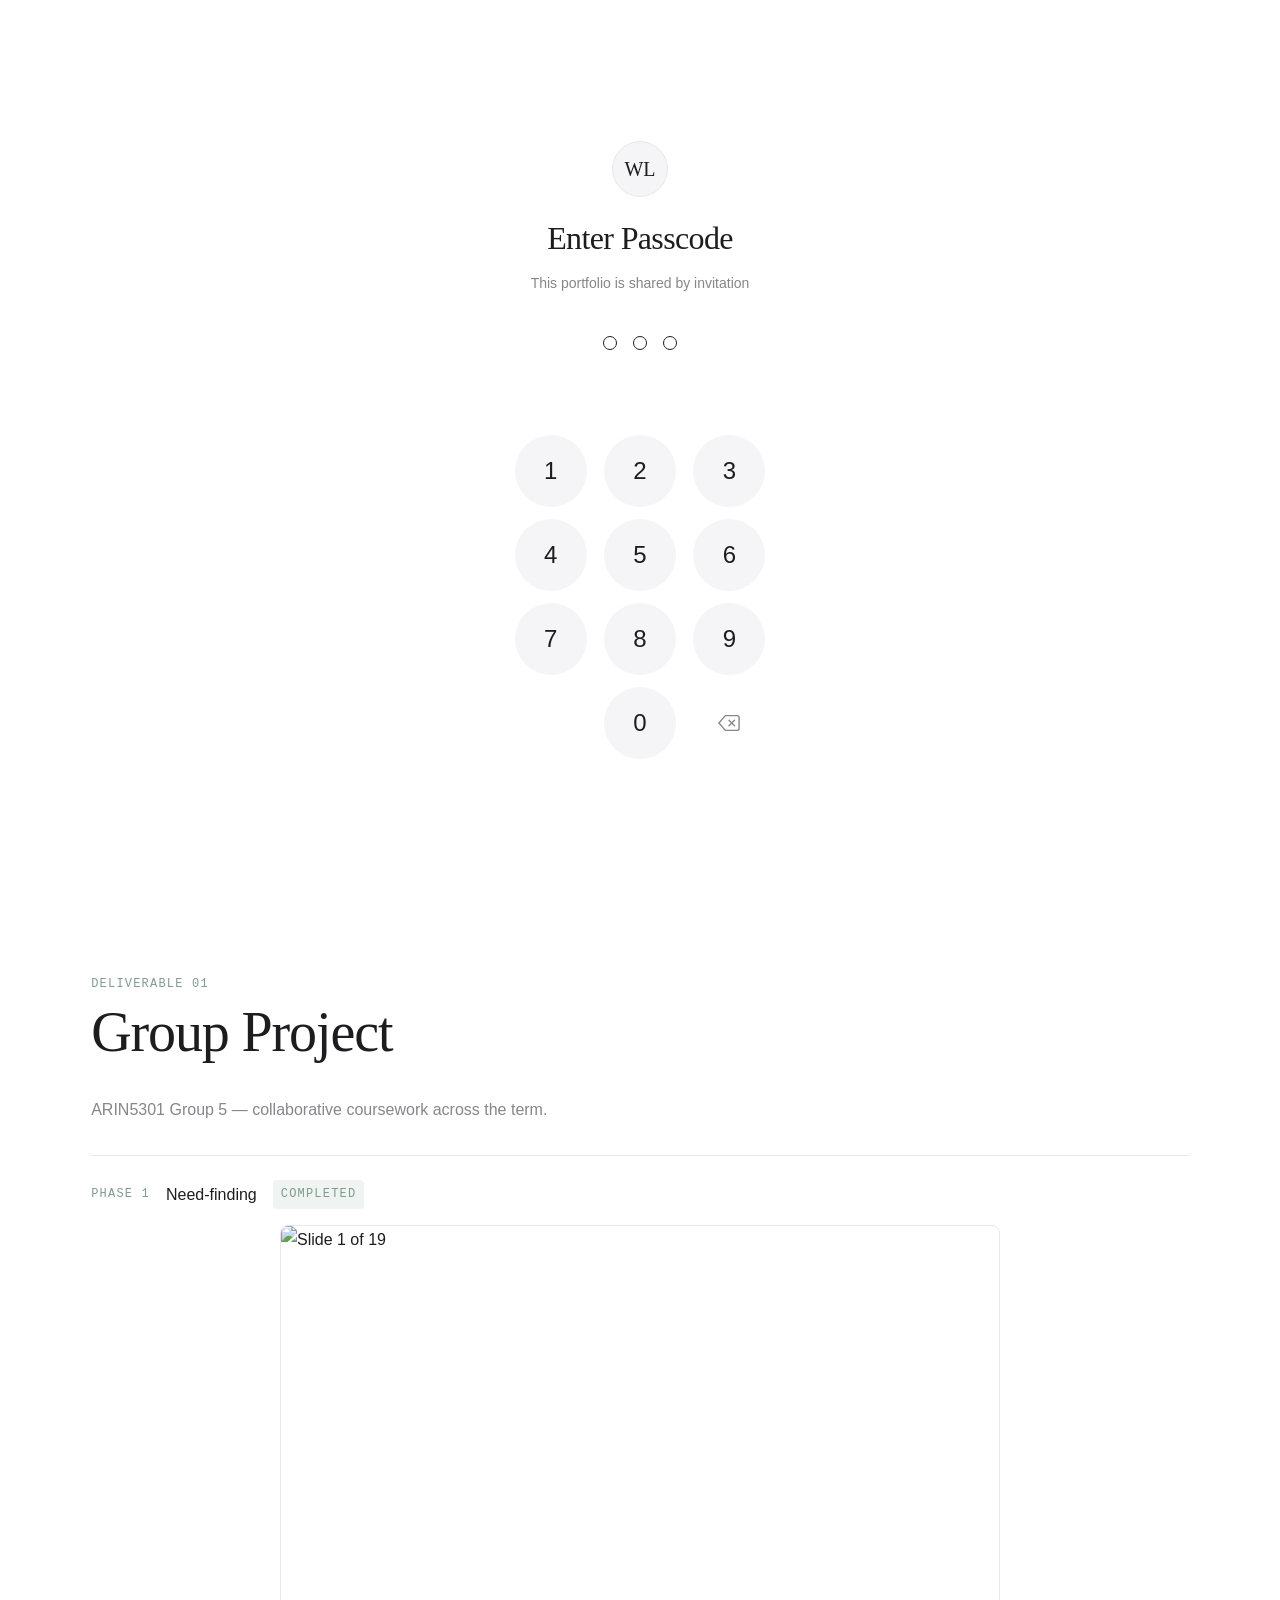
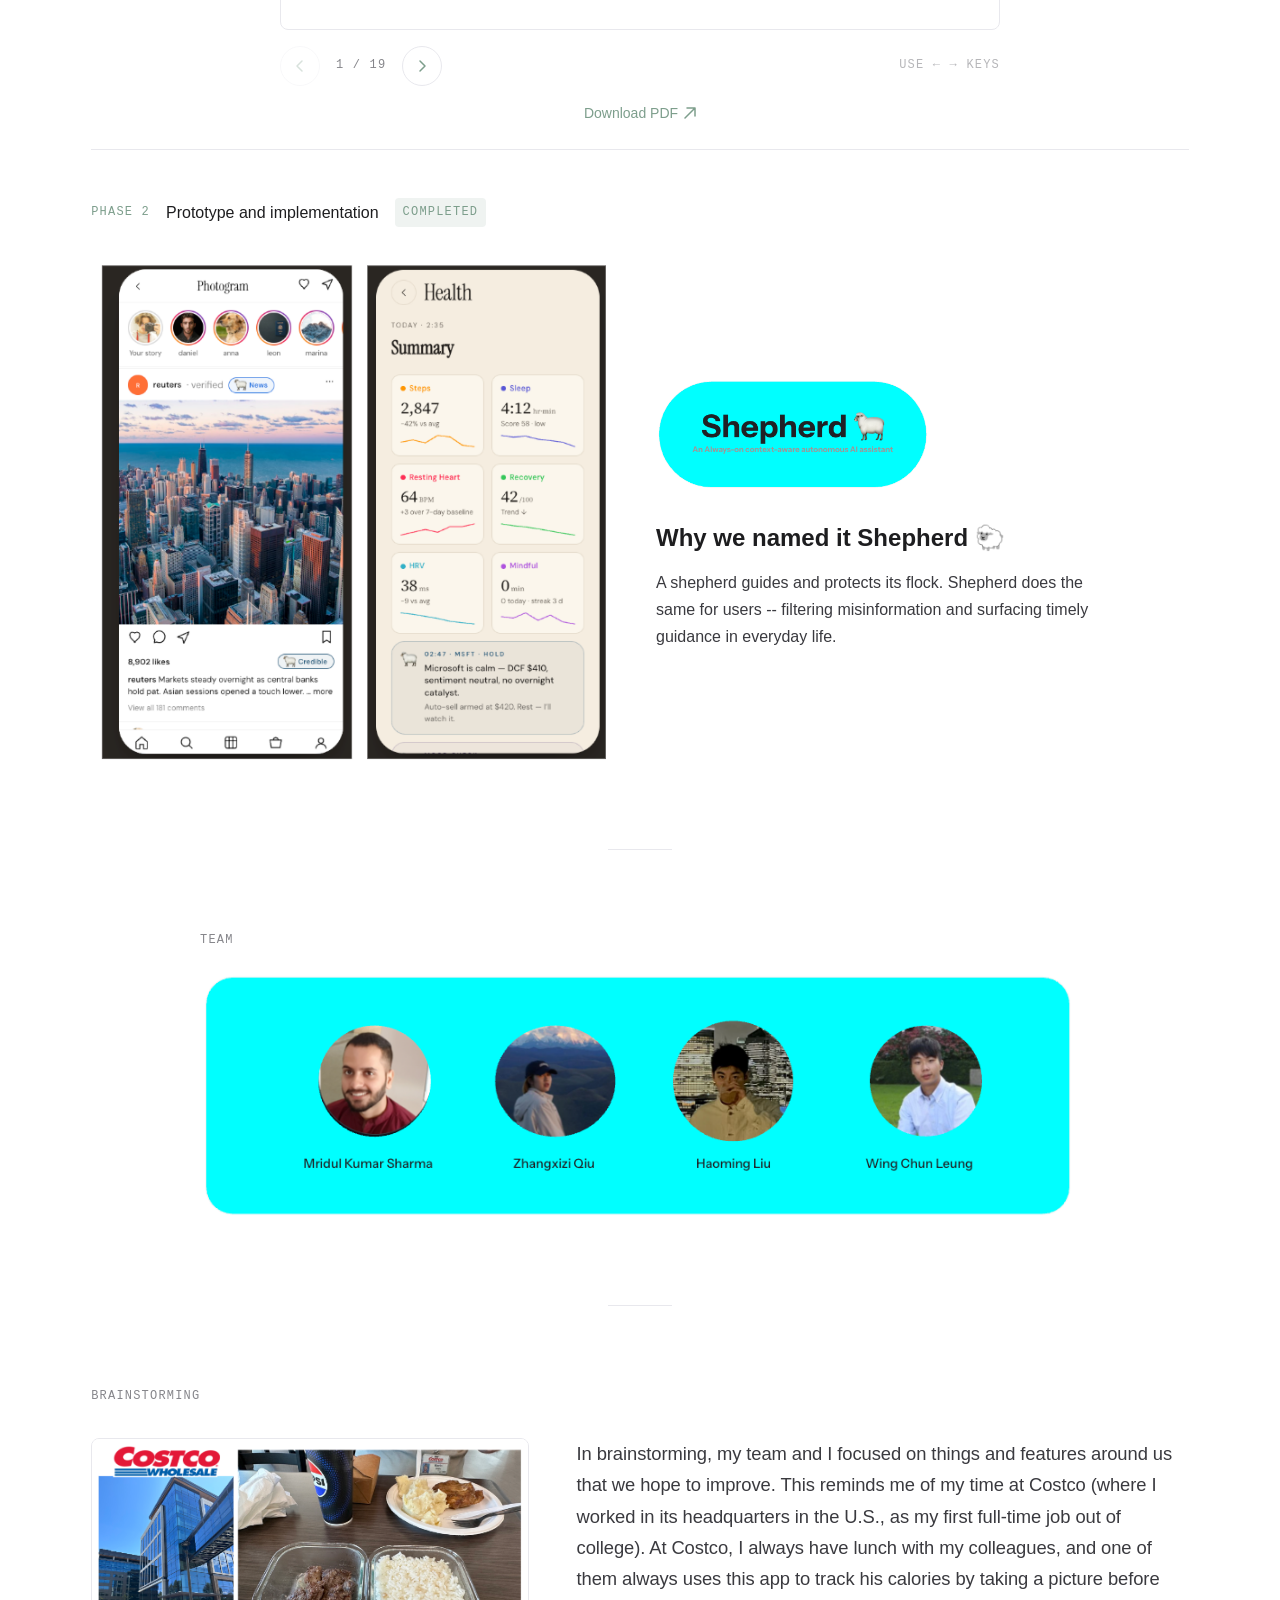
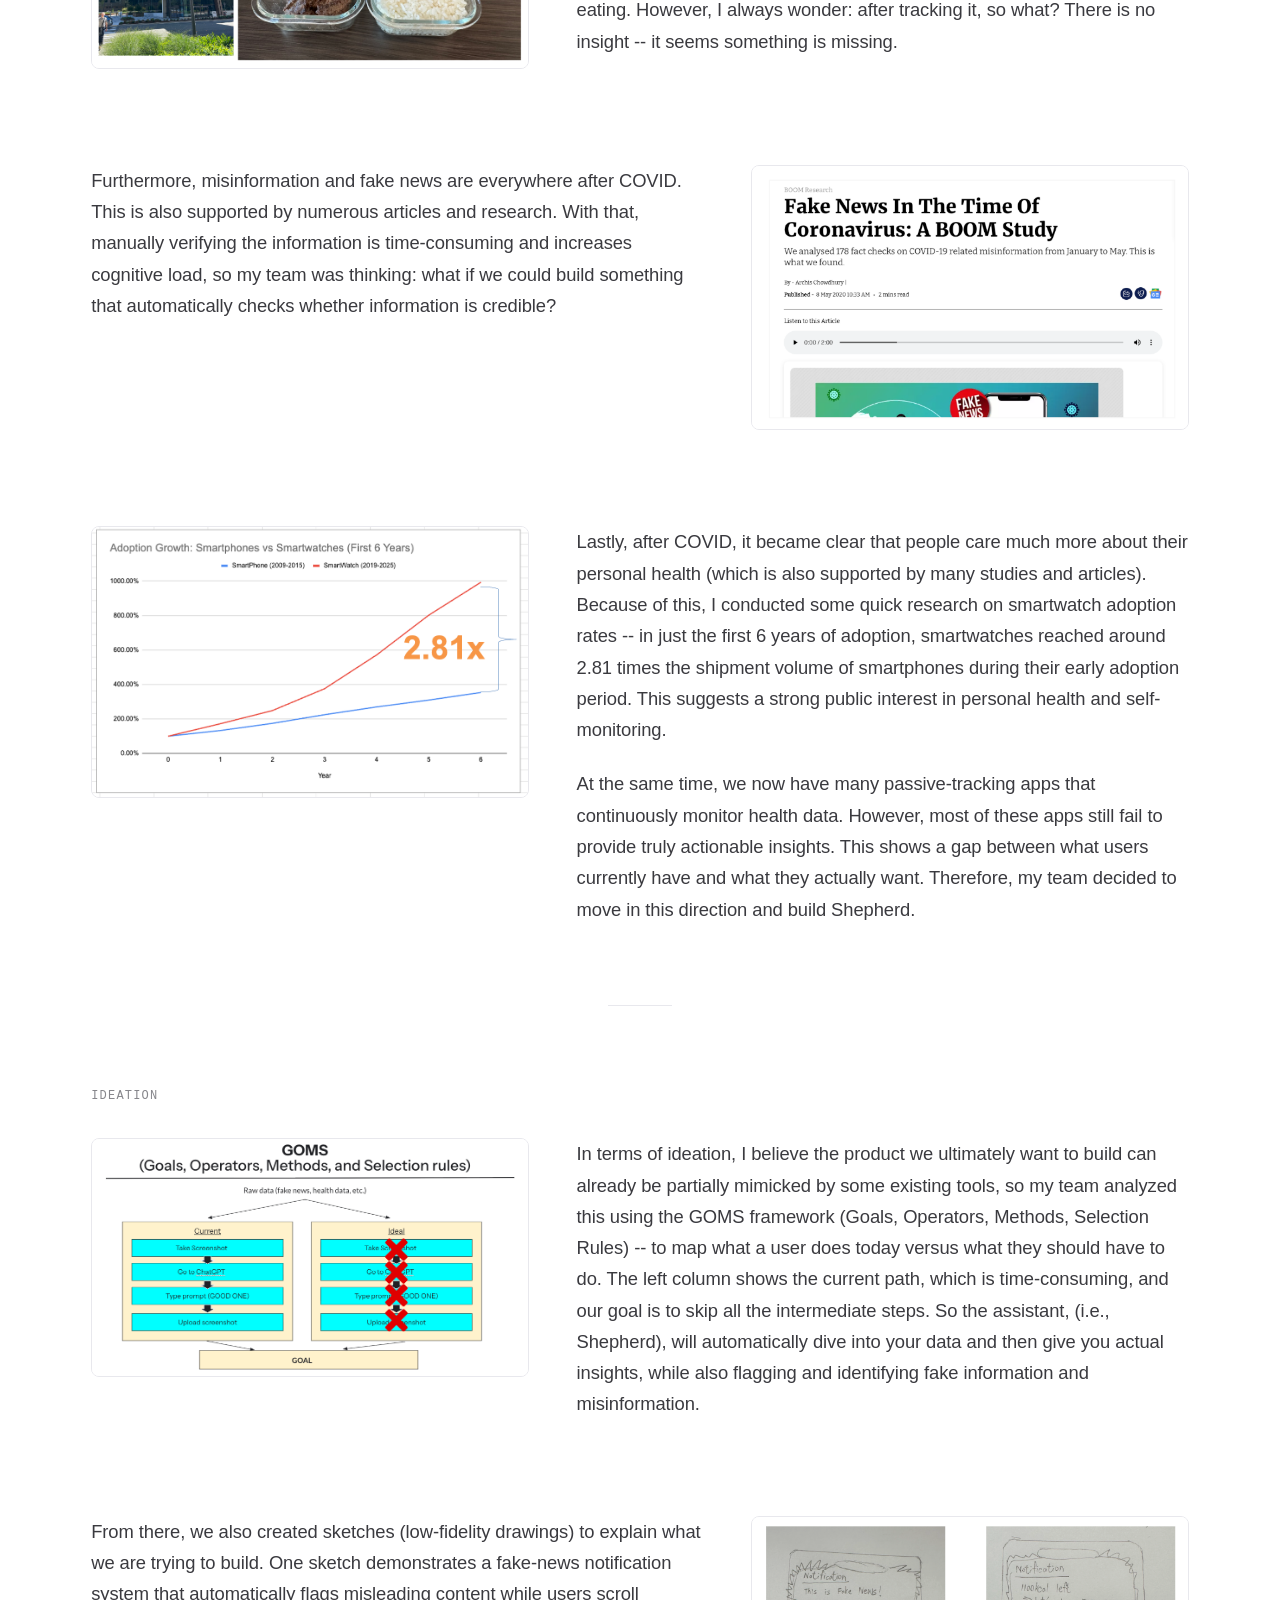
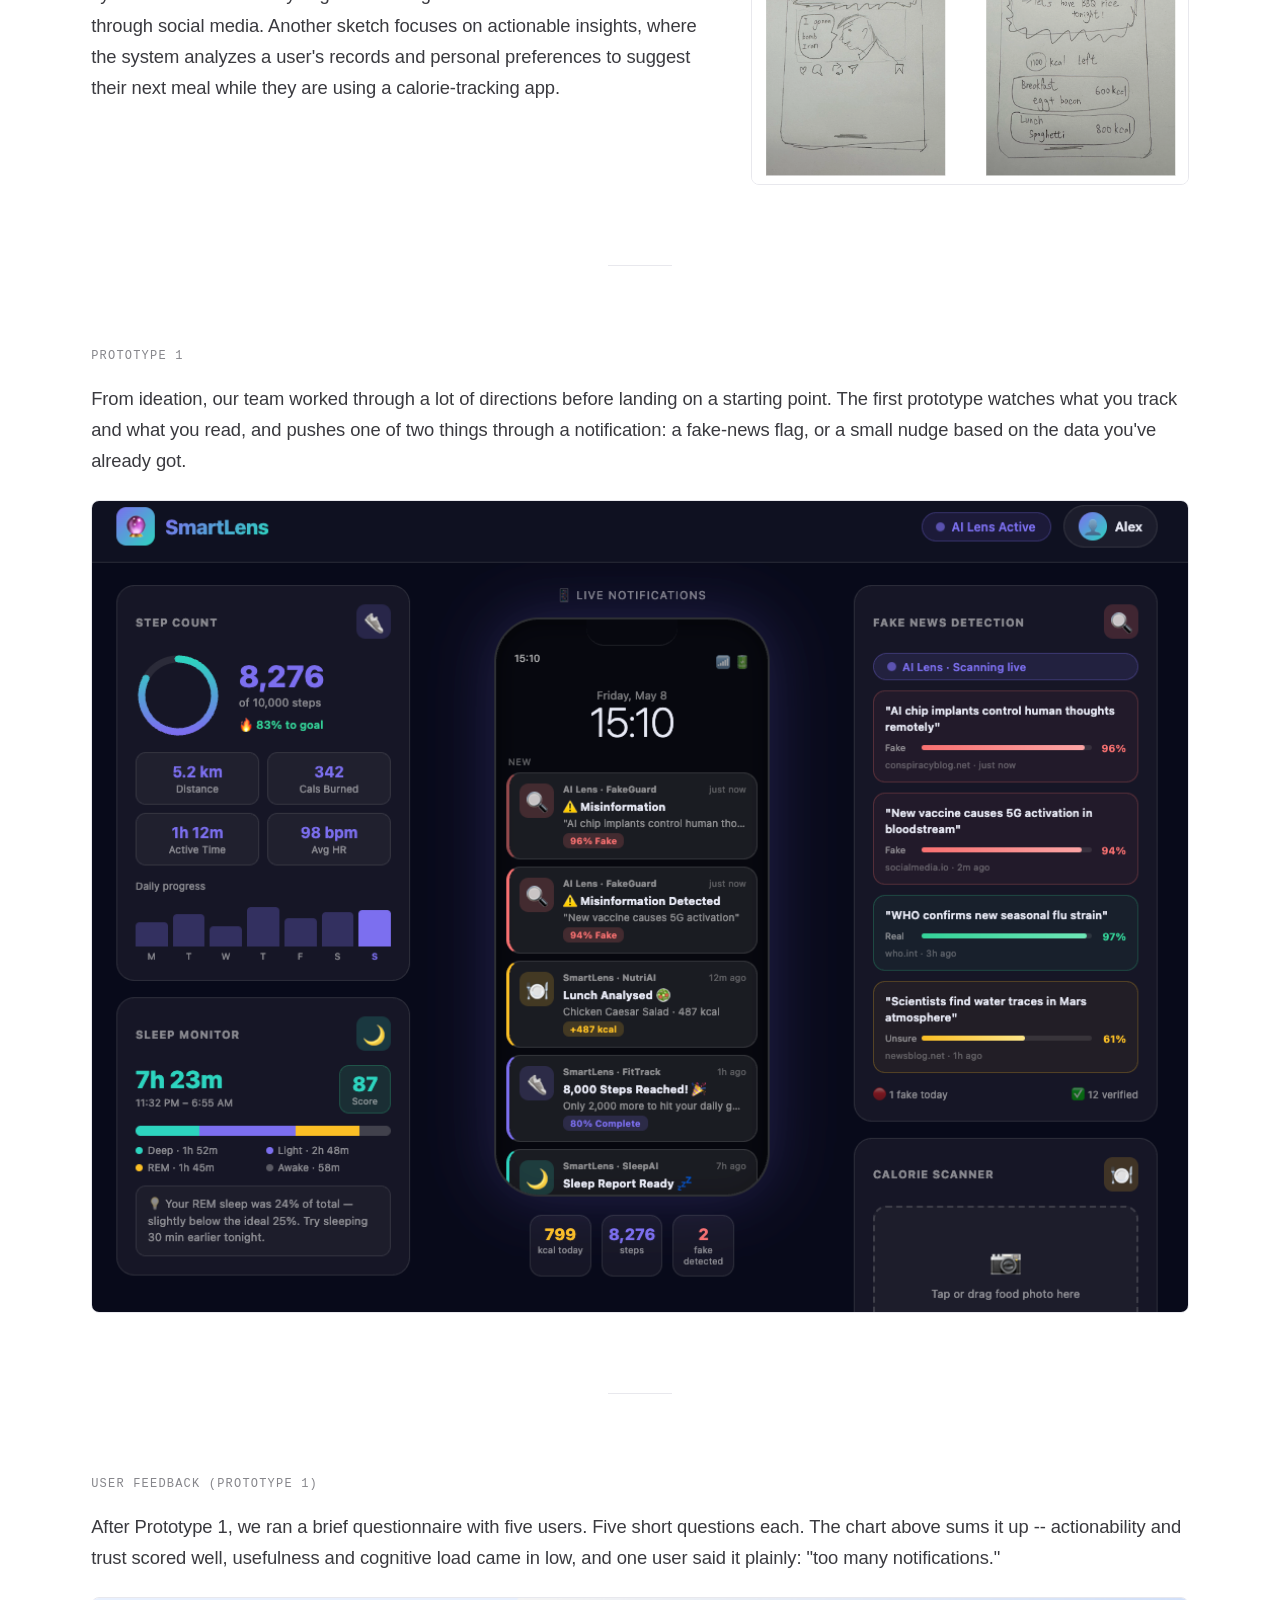
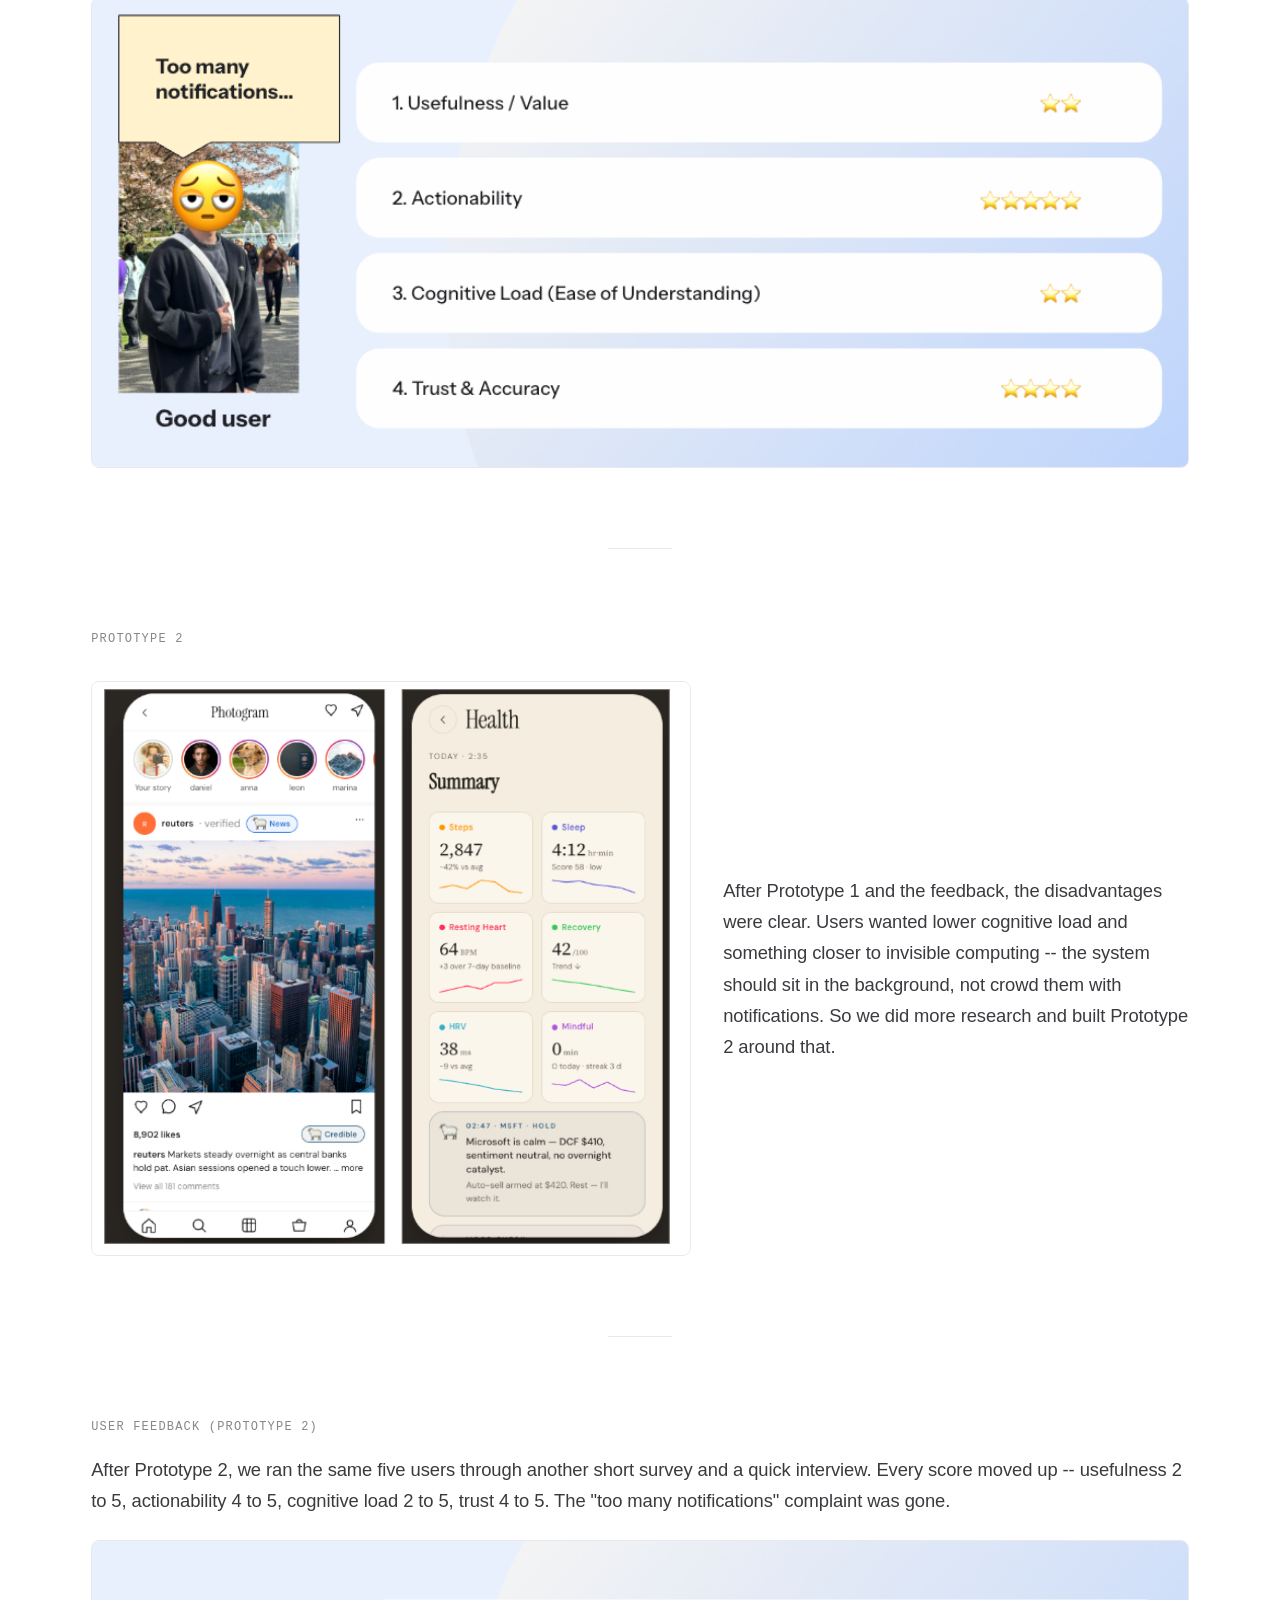
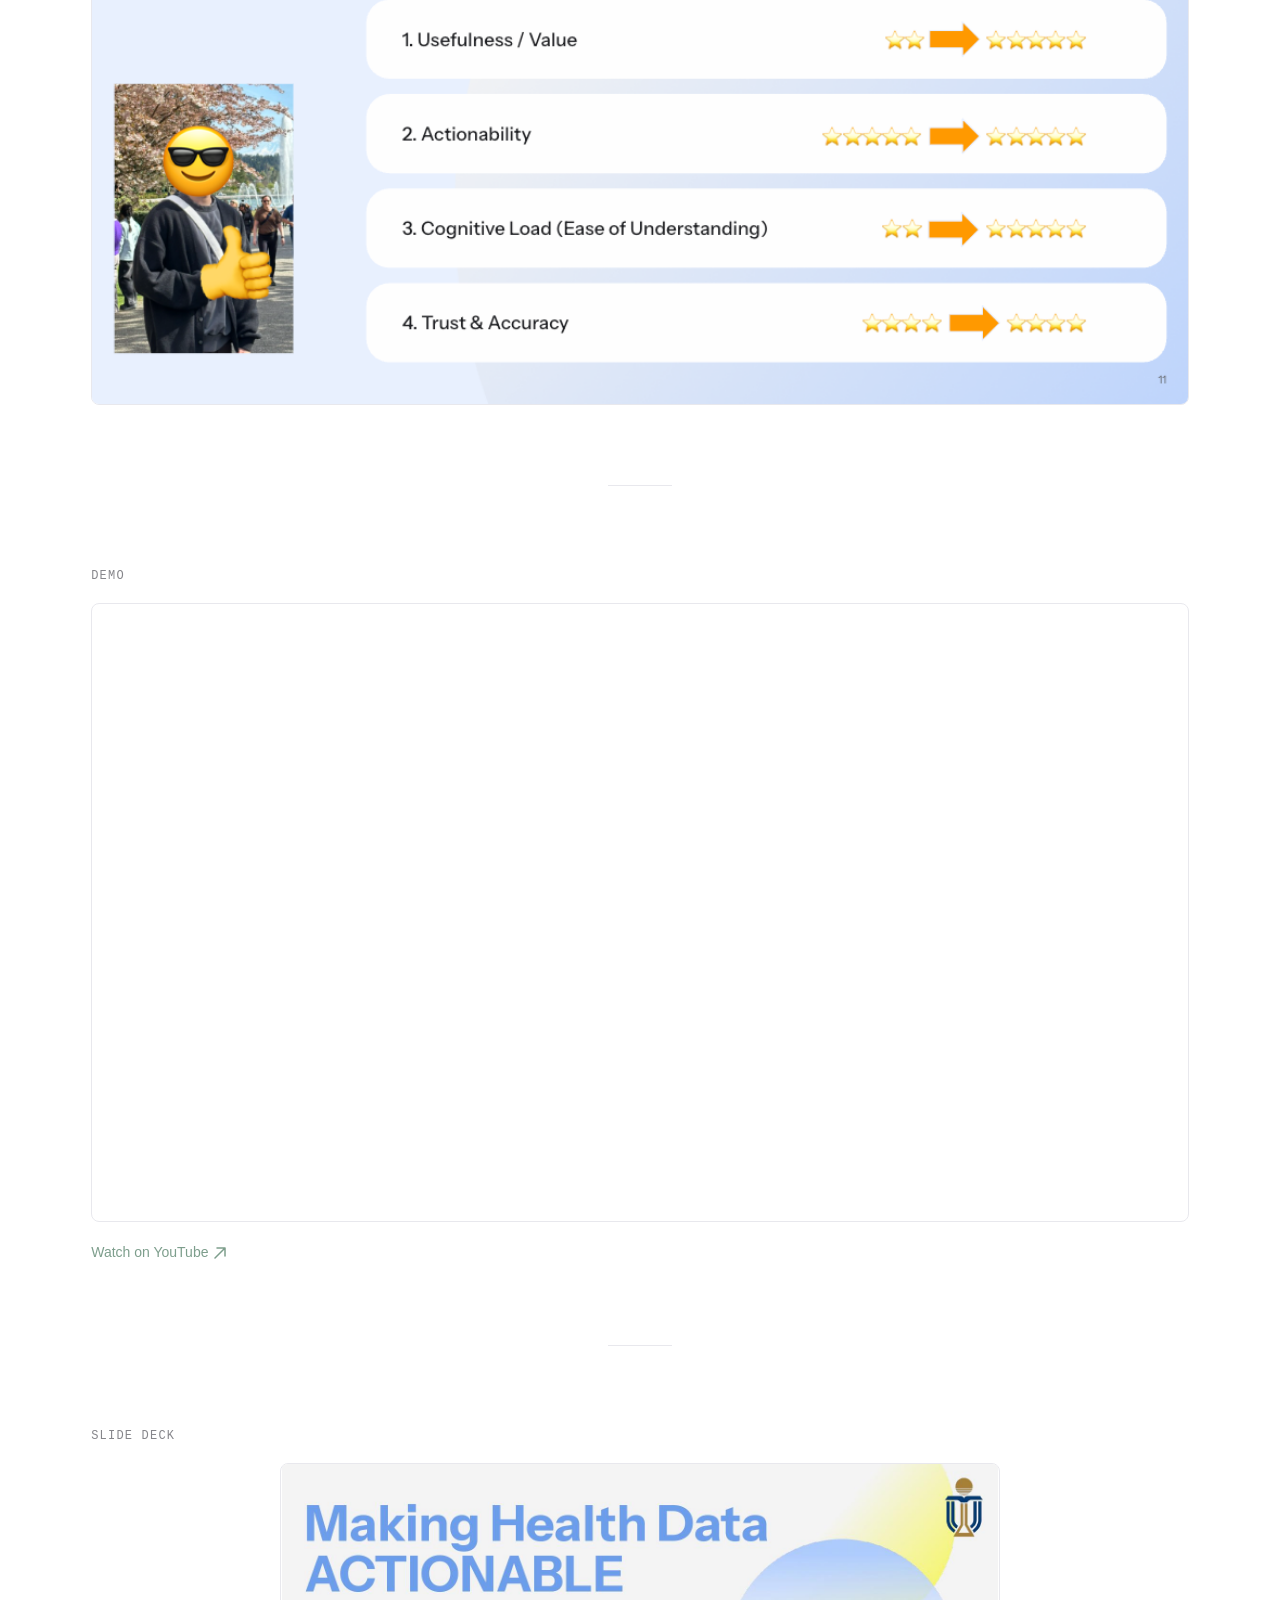
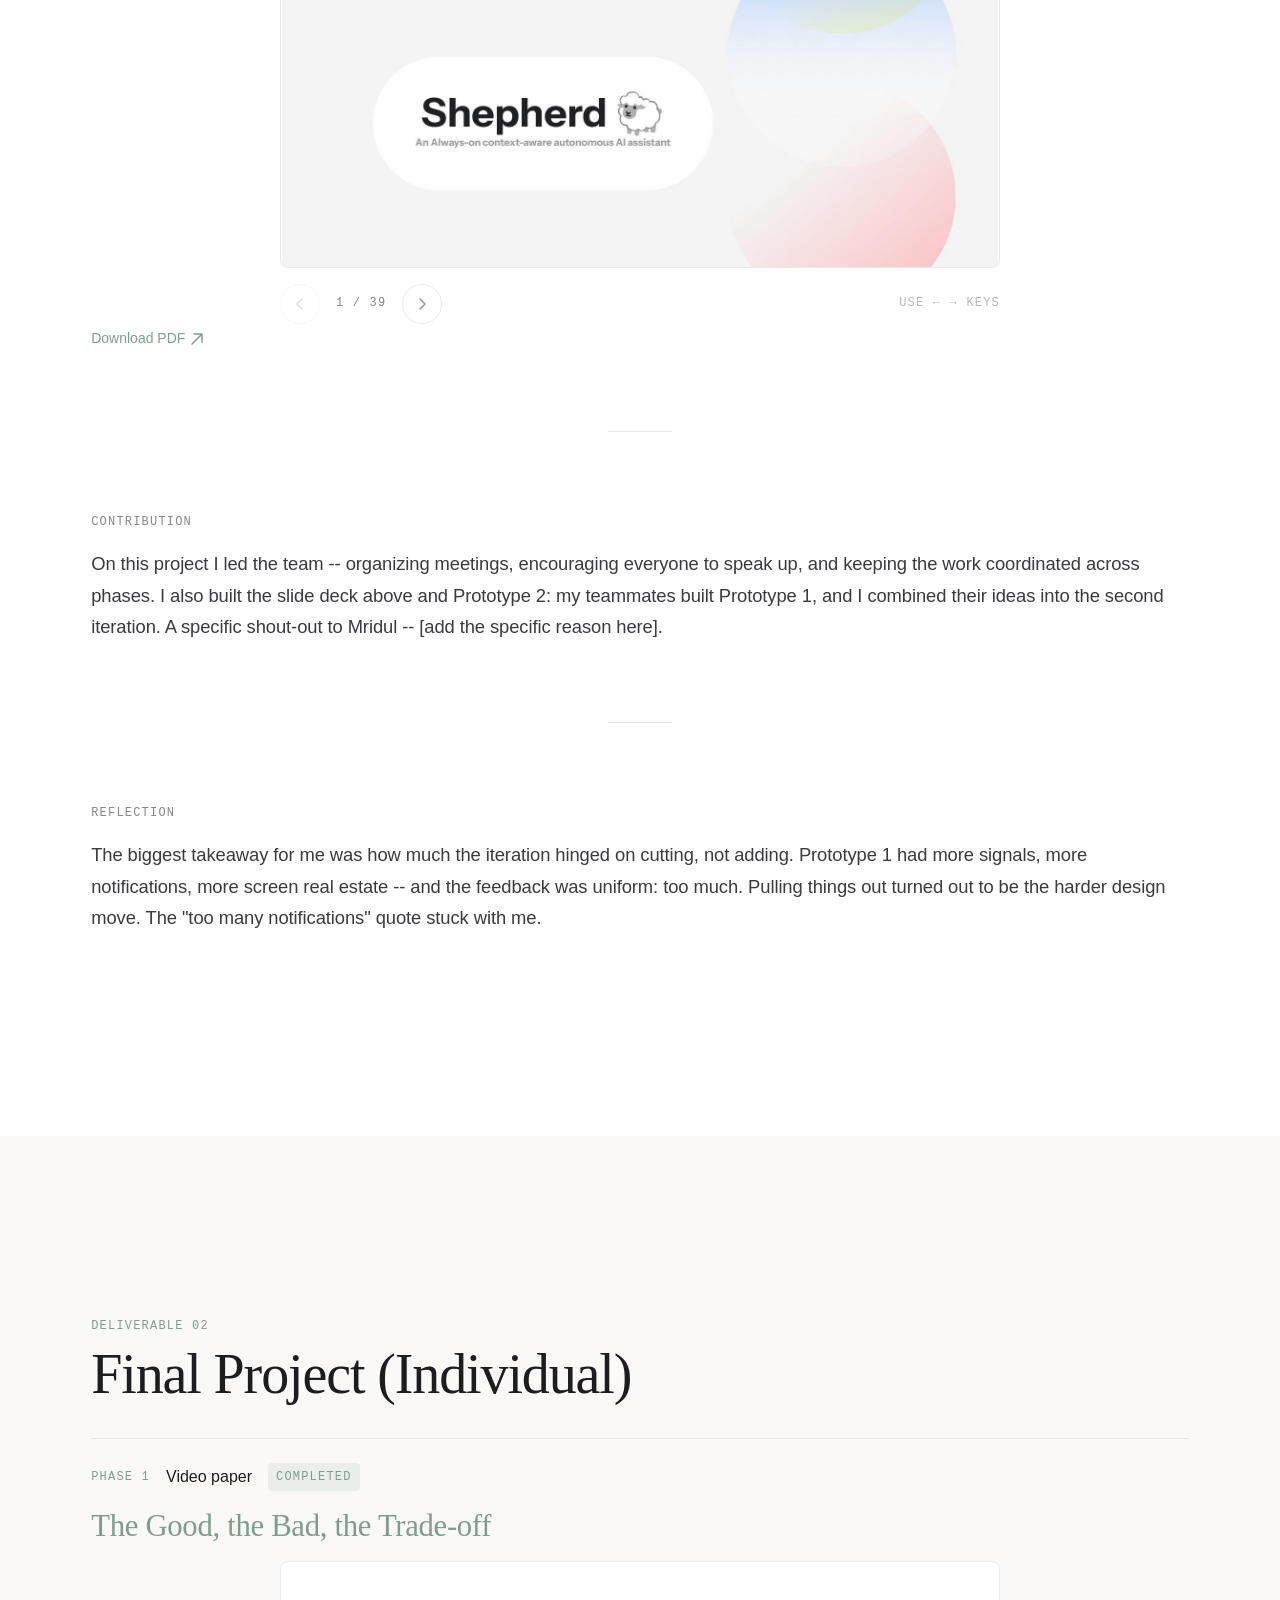
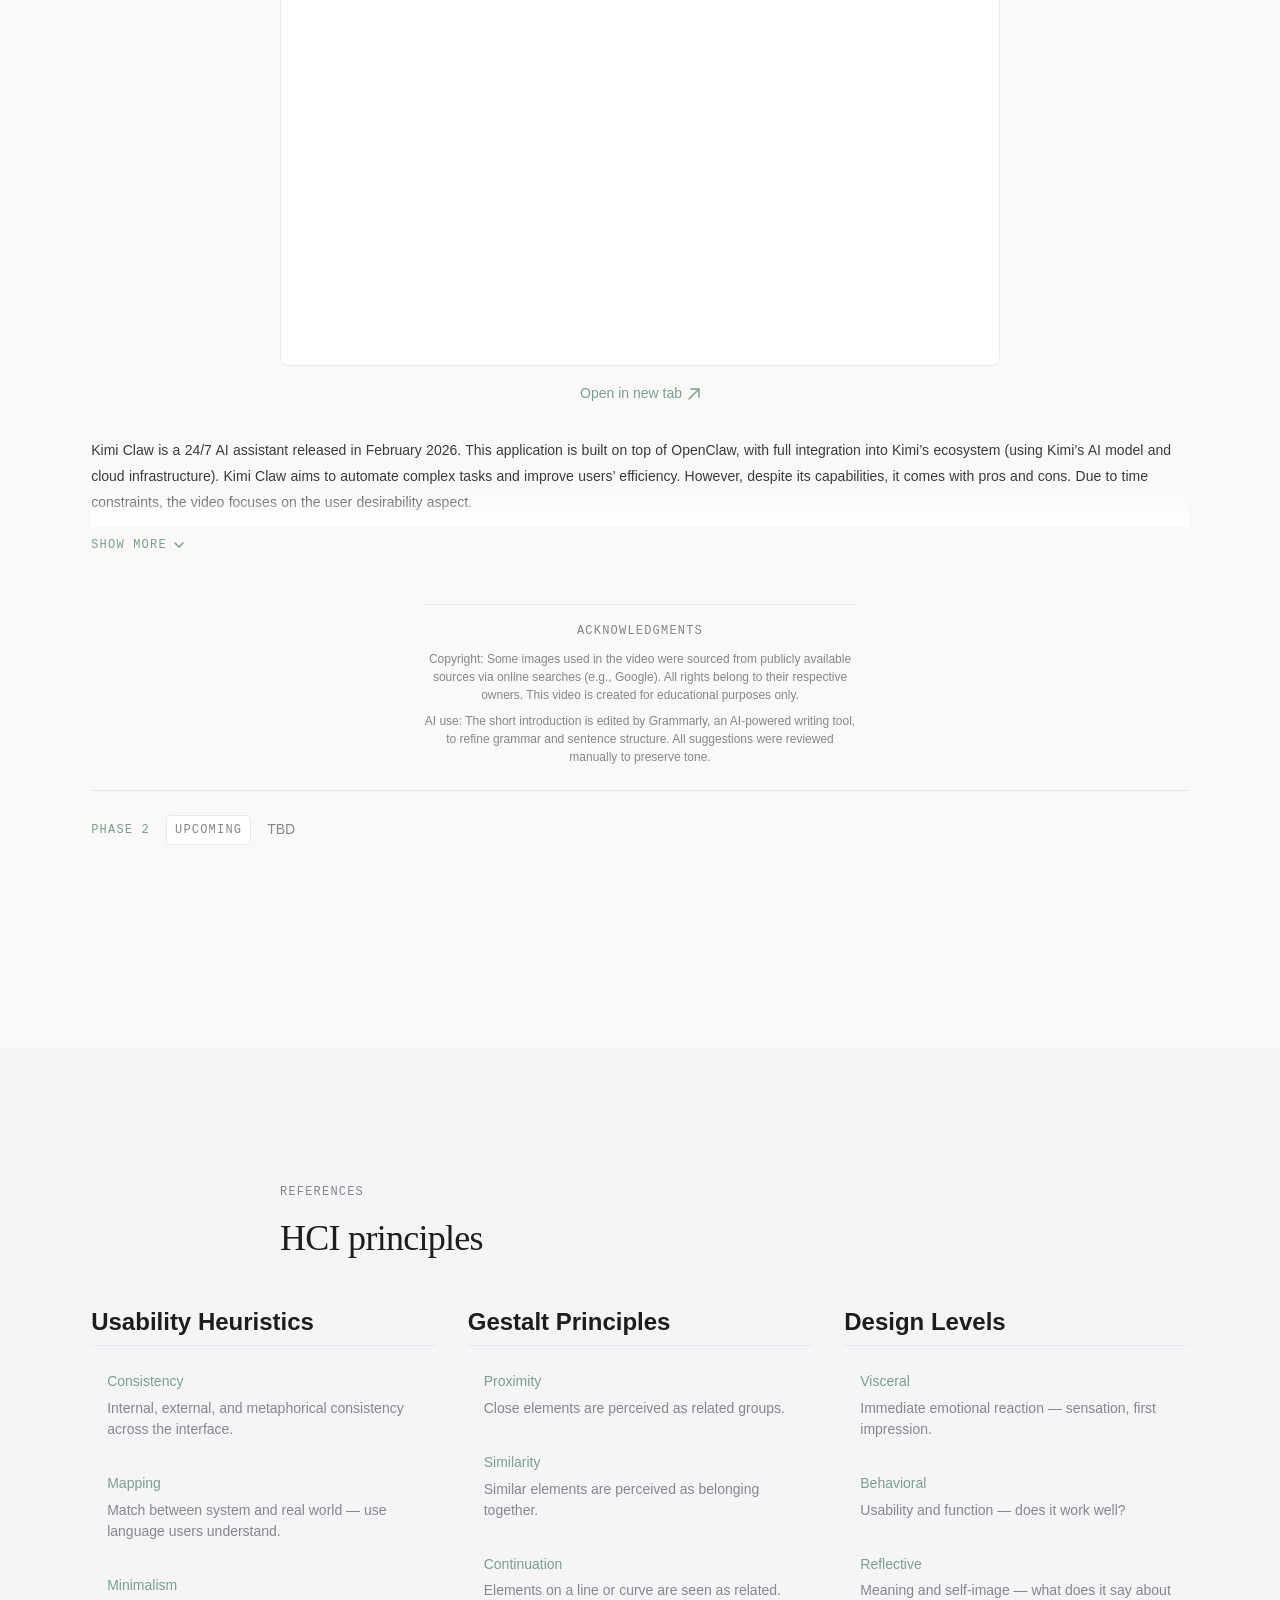
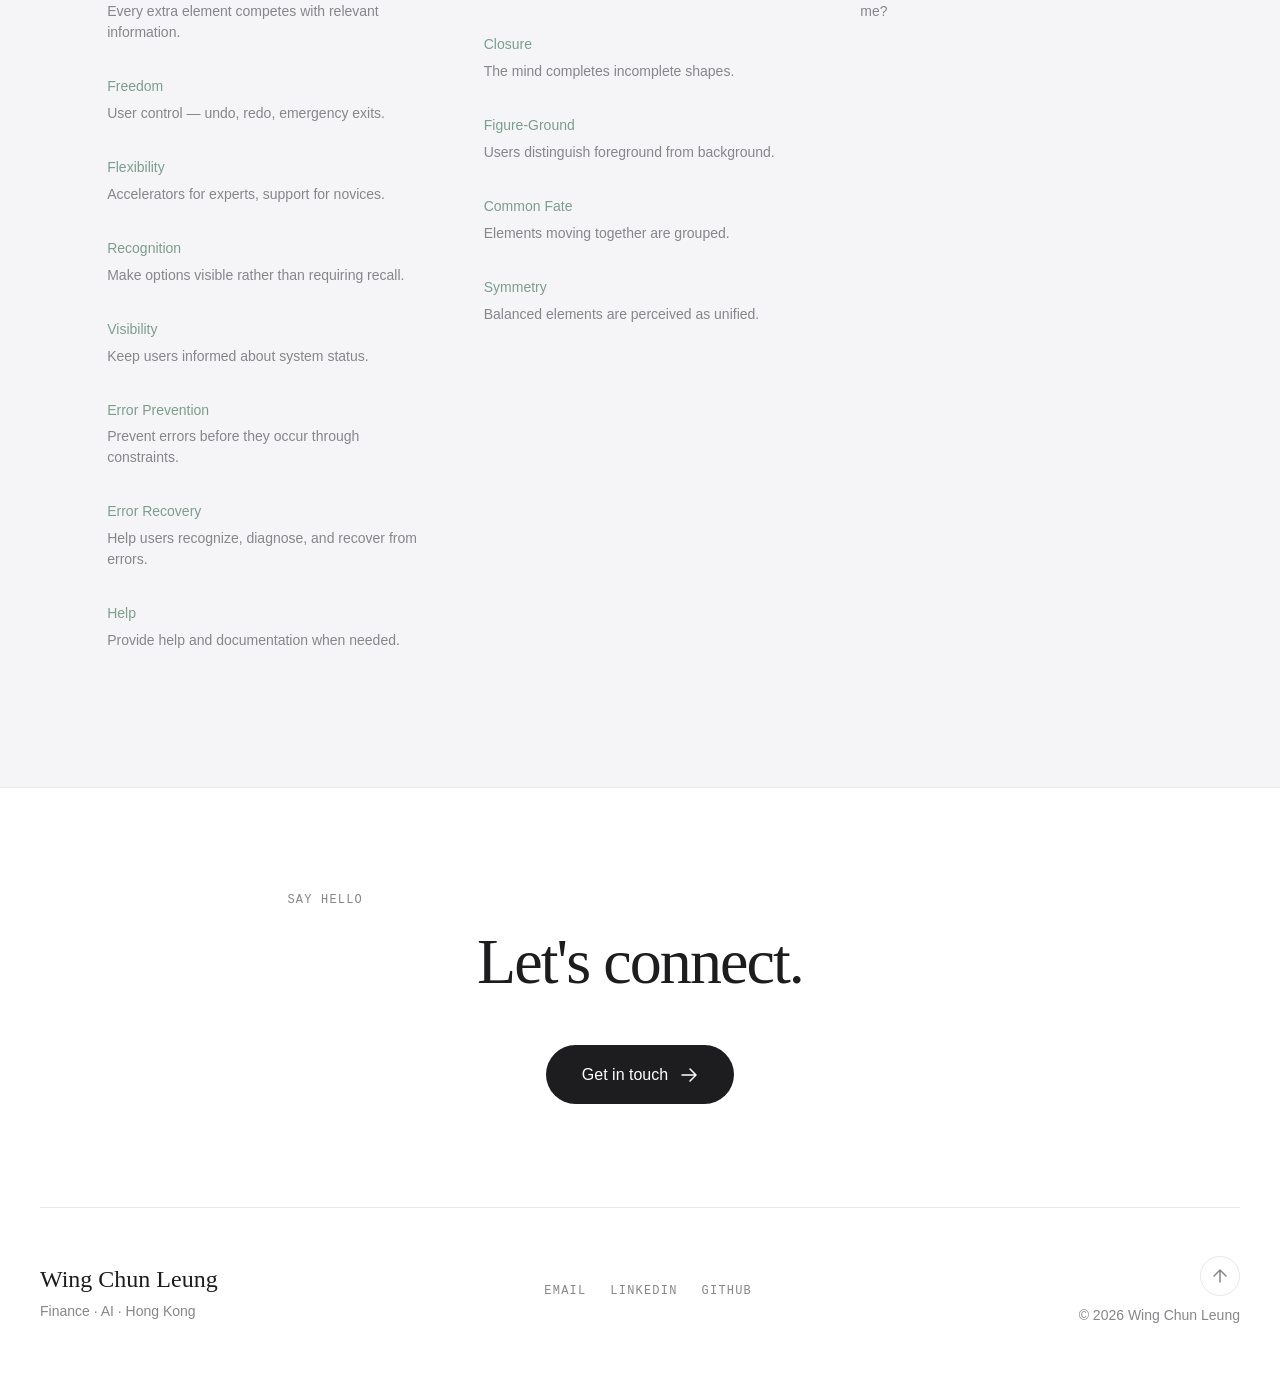
==== commit b000c62a: "Reword low-fi sketch ideation body (one/another instead of left/right) User-supplied tighter version" ====
--- a/hci/index.html
+++ b/hci/index.html
@@ -4,9 +4,9 @@
           --color-link-hover: #7d9e8c;
         }
       </style><link rel="stylesheet" href="/_astro/Footer.ByhJtsxI.css">
-<link rel="stylesheet" href="/_astro/index@_@astro.B34Y6mMJ.css"></head> <body> <div class="lock-screen" id="lockScreen" role="dialog" aria-label="Enter passcode" aria-modal="true" data-astro-cid-4mwaitza> <div class="lock-content" data-astro-cid-4mwaitza> <div class="lock-brand" aria-hidden="true" data-astro-cid-4mwaitza> <span class="lock-monogram" data-astro-cid-4mwaitza>WL</span> </div> <h1 class="lock-title" data-astro-cid-4mwaitza>Enter Passcode</h1> <p class="lock-subtitle" data-astro-cid-4mwaitza>This portfolio is shared by invitation</p> <div class="pin-dots" id="pinDots" aria-hidden="true" data-astro-cid-4mwaitza> <span class="pin-dot" data-astro-cid-4mwaitza></span> <span class="pin-dot" data-astro-cid-4mwaitza></span> <span class="pin-dot" data-astro-cid-4mwaitza></span> </div> <label for="pinInput" class="sr-only" data-astro-cid-4mwaitza>3-digit passcode</label> <input id="pinInput" type="text" inputmode="numeric" pattern="[0-9]*" maxlength="3" autocomplete="off" class="pin-hidden-input" autofocus data-astro-cid-4mwaitza> <p class="lock-error" id="lockError" aria-live="polite" data-astro-cid-4mwaitza></p> <div class="pin-keypad" role="group" aria-label="Numeric keypad" data-astro-cid-4mwaitza> <button class="key" data-key="1" data-astro-cid-4mwaitza>1</button> <button class="key" data-key="2" data-astro-cid-4mwaitza>2</button> <button class="key" data-key="3" data-astro-cid-4mwaitza>3</button> <button class="key" data-key="4" data-astro-cid-4mwaitza>4</button> <button class="key" data-key="5" data-astro-cid-4mwaitza>5</button> <button class="key" data-key="6" data-astro-cid-4mwaitza>6</button> <button class="key" data-key="7" data-astro-cid-4mwaitza>7</button> <button class="key" data-key="8" data-astro-cid-4mwaitza>8</button> <button class="key" data-key="9" data-astro-cid-4mwaitza>9</button> <button class="key key-empty" disabled aria-hidden="true" data-astro-cid-4mwaitza></button> <button class="key" data-key="0" data-astro-cid-4mwaitza>0</button> <button class="key key-delete" data-key="delete" aria-label="Delete" data-astro-cid-4mwaitza> <svg width="22" height="22" viewBox="0 0 24 24" fill="none" stroke="currentColor" stroke-width="1.5" stroke-linecap="round" stroke-linejoin="round" data-astro-cid-4mwaitza> <path d="M21 4H8l-7 8 7 8h13a2 2 0 002-2V6a2 2 0 00-2-2z" data-astro-cid-4mwaitza></path> <line x1="18" y1="9" x2="12" y2="15" data-astro-cid-4mwaitza></line> <line x1="12" y1="9" x2="18" y2="15" data-astro-cid-4mwaitza></line> </svg> </button> </div> </div> </div>  <script type="module">const f="2b4da94214015b4281ac65905270bda4eefb97e08f5b4ae2f517b424ff77bfd9";const o=document.getElementById("lockScreen"),n=document.getElementById("pinInput"),a=document.querySelectorAll(".pin-dot"),i=document.getElementById("pinDots"),c=document.getElementById("lockError");let e="";sessionStorage.getItem("site-unlocked")==="1"?o?.remove():o&&(document.body.style.overflow="hidden",n?.focus(),n?.addEventListener("input",()=>{e=n.value.replace(/\D/g,"").slice(0,3),n.value=e,d(),e.length===3&&l()}),document.querySelectorAll(".key[data-key]").forEach(s=>{s.addEventListener("click",()=>{const t=s.dataset.key;t==="delete"?e=e.slice(0,-1):e.length<3&&(e+=t),n&&(n.value=e),d(),e.length===3&&l()})}),o.addEventListener("click",()=>n?.focus()));function d(){a.forEach((s,t)=>{s.classList.toggle("filled",t<e.length),s.classList.remove("error")}),c&&(c.textContent="")}async function m(s){const t=new TextEncoder().encode(s),r=await crypto.subtle.digest("SHA-256",t);return Array.from(new Uint8Array(r)).map(u=>u.toString(16).padStart(2,"0")).join("")}async function l(){await m(e)===f?(sessionStorage.setItem("site-unlocked","1"),a.forEach(t=>t.classList.add("filled")),document.body.style.overflow="",o?.classList.add("unlocked"),setTimeout(()=>{o?.classList.add("removed"),o?.remove(),window.dispatchEvent(new CustomEvent("site-unlocked"))},500)):(a.forEach(t=>t.classList.add("error")),i?.classList.add("shake"),c&&(c.textContent="Incorrect passcode"),setTimeout(()=>{i?.classList.remove("shake"),e="",n&&(n.value=""),d()},600))}</script> <a href="#main-content" class="skip-to-content">Skip to content</a> <header id="site-header" class="site-header" role="banner" data-astro-cid-3ef6ksr2> <div class="scroll-progress" id="scroll-progress" aria-hidden="true" data-astro-cid-3ef6ksr2></div> <nav class="container nav-container" role="navigation" aria-label="Main navigation" data-astro-cid-3ef6ksr2> <a href="/" class="nav-logo" aria-label="Wing Chun Leung — Home" data-astro-cid-3ef6ksr2> <span class="logo-text" data-astro-cid-3ef6ksr2>WCL</span> </a> <ul class="nav-links" role="list" data-astro-cid-3ef6ksr2> <li data-astro-cid-3ef6ksr2> <a href="/about/" class="nav-link" data-astro-cid-3ef6ksr2> About </a> </li><li data-astro-cid-3ef6ksr2> <a href="/projects/" class="nav-link" data-astro-cid-3ef6ksr2> Projects </a> </li><li data-astro-cid-3ef6ksr2> <a href="/hci/" class="nav-link active" aria-current="page" data-astro-cid-3ef6ksr2> HCI </a> </li><li data-astro-cid-3ef6ksr2> <a href="/contact/" class="nav-link" data-astro-cid-3ef6ksr2> Contact </a> </li> </ul> <!-- Mobile menu toggle --> <button class="menu-toggle" aria-label="Toggle navigation menu" aria-expanded="false" aria-controls="mobile-menu" data-astro-cid-3ef6ksr2> <span class="menu-bar" data-astro-cid-3ef6ksr2></span> <span class="menu-bar" data-astro-cid-3ef6ksr2></span> </button> </nav> </header> <!-- Mobile menu overlay — OUTSIDE header to avoid backdrop-filter inheritance --> <div id="mobile-menu" class="mobile-menu" role="dialog" aria-label="Navigation menu" hidden data-astro-cid-3ef6ksr2> <ul class="mobile-nav-links" role="list" data-astro-cid-3ef6ksr2> <li data-astro-cid-3ef6ksr2> <a href="/about/" class="mobile-nav-link" data-astro-cid-3ef6ksr2> About </a> </li><li data-astro-cid-3ef6ksr2> <a href="/projects/" class="mobile-nav-link" data-astro-cid-3ef6ksr2> Projects </a> </li><li data-astro-cid-3ef6ksr2> <a href="/hci/" class="mobile-nav-link active" data-astro-cid-3ef6ksr2> HCI </a> </li><li data-astro-cid-3ef6ksr2> <a href="/contact/" class="mobile-nav-link" data-astro-cid-3ef6ksr2> Contact </a> </li> </ul> </div>  <script type="module">const r=document.getElementById("site-header"),d=document.getElementById("scroll-progress");if(r){const t=()=>{const n=window.scrollY;if(r.classList.toggle("scrolled",n>50),n>50){const o=Math.min(n/300,1);r.style.setProperty("--header-shadow",`0 1px ${4+o*8}px rgba(0,0,0,${.02+o*.04})`)}else r.style.removeProperty("--header-shadow");if(d){const o=document.documentElement.scrollHeight-window.innerHeight,l=o>0?n/o*100:0;d.style.width=`${l}%`}};window.addEventListener("scroll",t,{passive:!0}),t()}const s=document.querySelector(".menu-toggle"),e=document.getElementById("mobile-menu");s&&e&&(s.addEventListener("click",()=>{const t=s.getAttribute("aria-expanded")==="true";s.setAttribute("aria-expanded",String(!t)),t?(e.classList.remove("open"),setTimeout(()=>{e.hidden=!0},300),document.body.style.overflow=""):(e.hidden=!1,requestAnimationFrame(()=>e.classList.add("open")),document.body.style.overflow="hidden")}),e.querySelectorAll("a").forEach(t=>{t.addEventListener("click",()=>{s.setAttribute("aria-expanded","false"),e.classList.remove("open"),setTimeout(()=>{e.hidden=!0},300),document.body.style.overflow=""})}));</script> <main id="main-content">   <section class="page-hero hci-hero" data-astro-cid-6cl3lugn> <div class="container content" data-astro-cid-6cl3lugn> <span class="section-label" data-astro-cid-6cl3lugn>ARIN5301</span> <h1 data-astro-cid-6cl3lugn>Human-Computer<br data-astro-cid-6cl3lugn>Interaction</h1> <p class="page-subtitle" data-astro-cid-6cl3lugn>
+<link rel="stylesheet" href="/_astro/index@_@astro.B4KhICAa.css"></head> <body> <div class="lock-screen" id="lockScreen" role="dialog" aria-label="Enter passcode" aria-modal="true" data-astro-cid-4mwaitza> <div class="lock-content" data-astro-cid-4mwaitza> <div class="lock-brand" aria-hidden="true" data-astro-cid-4mwaitza> <span class="lock-monogram" data-astro-cid-4mwaitza>WL</span> </div> <h1 class="lock-title" data-astro-cid-4mwaitza>Enter Passcode</h1> <p class="lock-subtitle" data-astro-cid-4mwaitza>This portfolio is shared by invitation</p> <div class="pin-dots" id="pinDots" aria-hidden="true" data-astro-cid-4mwaitza> <span class="pin-dot" data-astro-cid-4mwaitza></span> <span class="pin-dot" data-astro-cid-4mwaitza></span> <span class="pin-dot" data-astro-cid-4mwaitza></span> </div> <label for="pinInput" class="sr-only" data-astro-cid-4mwaitza>3-digit passcode</label> <input id="pinInput" type="text" inputmode="numeric" pattern="[0-9]*" maxlength="3" autocomplete="off" class="pin-hidden-input" autofocus data-astro-cid-4mwaitza> <p class="lock-error" id="lockError" aria-live="polite" data-astro-cid-4mwaitza></p> <div class="pin-keypad" role="group" aria-label="Numeric keypad" data-astro-cid-4mwaitza> <button class="key" data-key="1" data-astro-cid-4mwaitza>1</button> <button class="key" data-key="2" data-astro-cid-4mwaitza>2</button> <button class="key" data-key="3" data-astro-cid-4mwaitza>3</button> <button class="key" data-key="4" data-astro-cid-4mwaitza>4</button> <button class="key" data-key="5" data-astro-cid-4mwaitza>5</button> <button class="key" data-key="6" data-astro-cid-4mwaitza>6</button> <button class="key" data-key="7" data-astro-cid-4mwaitza>7</button> <button class="key" data-key="8" data-astro-cid-4mwaitza>8</button> <button class="key" data-key="9" data-astro-cid-4mwaitza>9</button> <button class="key key-empty" disabled aria-hidden="true" data-astro-cid-4mwaitza></button> <button class="key" data-key="0" data-astro-cid-4mwaitza>0</button> <button class="key key-delete" data-key="delete" aria-label="Delete" data-astro-cid-4mwaitza> <svg width="22" height="22" viewBox="0 0 24 24" fill="none" stroke="currentColor" stroke-width="1.5" stroke-linecap="round" stroke-linejoin="round" data-astro-cid-4mwaitza> <path d="M21 4H8l-7 8 7 8h13a2 2 0 002-2V6a2 2 0 00-2-2z" data-astro-cid-4mwaitza></path> <line x1="18" y1="9" x2="12" y2="15" data-astro-cid-4mwaitza></line> <line x1="12" y1="9" x2="18" y2="15" data-astro-cid-4mwaitza></line> </svg> </button> </div> </div> </div>  <script type="module">const f="2b4da94214015b4281ac65905270bda4eefb97e08f5b4ae2f517b424ff77bfd9";const o=document.getElementById("lockScreen"),n=document.getElementById("pinInput"),a=document.querySelectorAll(".pin-dot"),i=document.getElementById("pinDots"),c=document.getElementById("lockError");let e="";sessionStorage.getItem("site-unlocked")==="1"?o?.remove():o&&(document.body.style.overflow="hidden",n?.focus(),n?.addEventListener("input",()=>{e=n.value.replace(/\D/g,"").slice(0,3),n.value=e,d(),e.length===3&&l()}),document.querySelectorAll(".key[data-key]").forEach(s=>{s.addEventListener("click",()=>{const t=s.dataset.key;t==="delete"?e=e.slice(0,-1):e.length<3&&(e+=t),n&&(n.value=e),d(),e.length===3&&l()})}),o.addEventListener("click",()=>n?.focus()));function d(){a.forEach((s,t)=>{s.classList.toggle("filled",t<e.length),s.classList.remove("error")}),c&&(c.textContent="")}async function m(s){const t=new TextEncoder().encode(s),r=await crypto.subtle.digest("SHA-256",t);return Array.from(new Uint8Array(r)).map(u=>u.toString(16).padStart(2,"0")).join("")}async function l(){await m(e)===f?(sessionStorage.setItem("site-unlocked","1"),a.forEach(t=>t.classList.add("filled")),document.body.style.overflow="",o?.classList.add("unlocked"),setTimeout(()=>{o?.classList.add("removed"),o?.remove(),window.dispatchEvent(new CustomEvent("site-unlocked"))},500)):(a.forEach(t=>t.classList.add("error")),i?.classList.add("shake"),c&&(c.textContent="Incorrect passcode"),setTimeout(()=>{i?.classList.remove("shake"),e="",n&&(n.value=""),d()},600))}</script> <a href="#main-content" class="skip-to-content">Skip to content</a> <header id="site-header" class="site-header" role="banner" data-astro-cid-3ef6ksr2> <div class="scroll-progress" id="scroll-progress" aria-hidden="true" data-astro-cid-3ef6ksr2></div> <nav class="container nav-container" role="navigation" aria-label="Main navigation" data-astro-cid-3ef6ksr2> <a href="/" class="nav-logo" aria-label="Wing Chun Leung — Home" data-astro-cid-3ef6ksr2> <span class="logo-text" data-astro-cid-3ef6ksr2>WCL</span> </a> <ul class="nav-links" role="list" data-astro-cid-3ef6ksr2> <li data-astro-cid-3ef6ksr2> <a href="/about/" class="nav-link" data-astro-cid-3ef6ksr2> About </a> </li><li data-astro-cid-3ef6ksr2> <a href="/projects/" class="nav-link" data-astro-cid-3ef6ksr2> Projects </a> </li><li data-astro-cid-3ef6ksr2> <a href="/hci/" class="nav-link active" aria-current="page" data-astro-cid-3ef6ksr2> HCI </a> </li><li data-astro-cid-3ef6ksr2> <a href="/contact/" class="nav-link" data-astro-cid-3ef6ksr2> Contact </a> </li> </ul> <!-- Mobile menu toggle --> <button class="menu-toggle" aria-label="Toggle navigation menu" aria-expanded="false" aria-controls="mobile-menu" data-astro-cid-3ef6ksr2> <span class="menu-bar" data-astro-cid-3ef6ksr2></span> <span class="menu-bar" data-astro-cid-3ef6ksr2></span> </button> </nav> </header> <!-- Mobile menu overlay — OUTSIDE header to avoid backdrop-filter inheritance --> <div id="mobile-menu" class="mobile-menu" role="dialog" aria-label="Navigation menu" hidden data-astro-cid-3ef6ksr2> <ul class="mobile-nav-links" role="list" data-astro-cid-3ef6ksr2> <li data-astro-cid-3ef6ksr2> <a href="/about/" class="mobile-nav-link" data-astro-cid-3ef6ksr2> About </a> </li><li data-astro-cid-3ef6ksr2> <a href="/projects/" class="mobile-nav-link" data-astro-cid-3ef6ksr2> Projects </a> </li><li data-astro-cid-3ef6ksr2> <a href="/hci/" class="mobile-nav-link active" data-astro-cid-3ef6ksr2> HCI </a> </li><li data-astro-cid-3ef6ksr2> <a href="/contact/" class="mobile-nav-link" data-astro-cid-3ef6ksr2> Contact </a> </li> </ul> </div>  <script type="module">const r=document.getElementById("site-header"),d=document.getElementById("scroll-progress");if(r){const t=()=>{const n=window.scrollY;if(r.classList.toggle("scrolled",n>50),n>50){const o=Math.min(n/300,1);r.style.setProperty("--header-shadow",`0 1px ${4+o*8}px rgba(0,0,0,${.02+o*.04})`)}else r.style.removeProperty("--header-shadow");if(d){const o=document.documentElement.scrollHeight-window.innerHeight,l=o>0?n/o*100:0;d.style.width=`${l}%`}};window.addEventListener("scroll",t,{passive:!0}),t()}const s=document.querySelector(".menu-toggle"),e=document.getElementById("mobile-menu");s&&e&&(s.addEventListener("click",()=>{const t=s.getAttribute("aria-expanded")==="true";s.setAttribute("aria-expanded",String(!t)),t?(e.classList.remove("open"),setTimeout(()=>{e.hidden=!0},300),document.body.style.overflow=""):(e.hidden=!1,requestAnimationFrame(()=>e.classList.add("open")),document.body.style.overflow="hidden")}),e.querySelectorAll("a").forEach(t=>{t.addEventListener("click",()=>{s.setAttribute("aria-expanded","false"),e.classList.remove("open"),setTimeout(()=>{e.hidden=!0},300),document.body.style.overflow=""})}));</script> <main id="main-content">   <section class="page-hero hci-hero" data-astro-cid-6cl3lugn> <div class="container content" data-astro-cid-6cl3lugn> <span class="section-label" data-astro-cid-6cl3lugn>ARIN5301</span> <h1 data-astro-cid-6cl3lugn>Human-Computer<br data-astro-cid-6cl3lugn>Interaction</h1> <p class="page-subtitle" data-astro-cid-6cl3lugn>
 Coursework from Prof. Xiaojuan Ma's HCI course at HKUST.
-</p> </div> </section>  <section class="coursework-toc-section" aria-label="Section navigation" data-astro-cid-6cl3lugn> <div class="container" data-astro-cid-6cl3lugn> <nav class="coursework-toc" data-animate="reveal" data-astro-cid-6cl3lugn> <span class="coursework-toc-label section-label" data-astro-cid-6cl3lugn>Sections</span> <ol class="coursework-toc-list" role="list" data-astro-cid-6cl3lugn> <li data-astro-cid-6cl3lugn> <a href="#assignment-group-project" class="coursework-toc-link" data-astro-cid-6cl3lugn> <span class="coursework-toc-num" data-astro-cid-6cl3lugn>01</span> <span class="coursework-toc-title" data-astro-cid-6cl3lugn>Group Project</span> </a> </li><li data-astro-cid-6cl3lugn> <a href="#assignment-final-project" class="coursework-toc-link" data-astro-cid-6cl3lugn> <span class="coursework-toc-num" data-astro-cid-6cl3lugn>02</span> <span class="coursework-toc-title" data-astro-cid-6cl3lugn>Final Project (Individual)</span> </a> </li> <li data-astro-cid-6cl3lugn> <a href="#references" class="coursework-toc-link" data-astro-cid-6cl3lugn> <span class="coursework-toc-num" data-astro-cid-6cl3lugn>03</span> <span class="coursework-toc-title" data-astro-cid-6cl3lugn>References</span> </a> </li> </ol> </nav> </div> </section>  <section id="assignment-group-project" class="assignment-section assignment-section--first" aria-label="Group Project" data-astro-cid-6cl3lugn> <div class="container" data-astro-cid-6cl3lugn> <article class="deliverable" data-animate="reveal" data-astro-cid-6cl3lugn> <header class="deliverable-header" data-astro-cid-6cl3lugn> <span class="deliverable-eyebrow" data-astro-cid-6cl3lugn>Deliverable 01</span> <h3 class="deliverable-title" data-astro-cid-6cl3lugn>Group Project</h3> </header> <p class="deliverable-intro" data-astro-cid-6cl3lugn>ARIN5301 Group 5 — collaborative coursework across the term.</p> <ol class="phase-list" role="list" data-astro-cid-6cl3lugn> <li class="phase-item" data-astro-cid-6cl3lugn> <div class="phase phase-rich" data-astro-cid-6cl3lugn> <div class="phase-summary phase-summary-static" data-astro-cid-6cl3lugn> <span class="phase-summary-main" data-astro-cid-6cl3lugn> <span class="phase-num" data-astro-cid-6cl3lugn>Phase 1</span> <span class="phase-title" data-astro-cid-6cl3lugn>Need-finding</span> <span class="phase-status completed" data-astro-cid-6cl3lugn> Completed </span> </span> </div>    <div class="slide-viewer" tabindex="0" data-slide-viewer data-slide-count="19" aria-roledescription="carousel" aria-label="Group Project — Phase 1: Need-finding" data-astro-cid-6cl3lugn> <div class="slide-viewer-stage" data-astro-cid-6cl3lugn> <img class="slide-viewer-slide is-current" src="/files/group-project-slides/slide-01.jpg" alt="Slide 1 of 19" loading="eager" data-slide-index="0" draggable="false" data-astro-cid-6cl3lugn><img class="slide-viewer-slide" src="/files/group-project-slides/slide-02.jpg" alt="Slide 2 of 19" loading="lazy" data-slide-index="1" draggable="false" data-astro-cid-6cl3lugn><img class="slide-viewer-slide" src="/files/group-project-slides/slide-03.jpg" alt="Slide 3 of 19" loading="lazy" data-slide-index="2" draggable="false" data-astro-cid-6cl3lugn><img class="slide-viewer-slide" src="/files/group-project-slides/slide-04.jpg" alt="Slide 4 of 19" loading="lazy" data-slide-index="3" draggable="false" data-astro-cid-6cl3lugn><img class="slide-viewer-slide" src="/files/group-project-slides/slide-05.jpg" alt="Slide 5 of 19" loading="lazy" data-slide-index="4" draggable="false" data-astro-cid-6cl3lugn><img class="slide-viewer-slide" src="/files/group-project-slides/slide-06.jpg" alt="Slide 6 of 19" loading="lazy" data-slide-index="5" draggable="false" data-astro-cid-6cl3lugn><img class="slide-viewer-slide" src="/files/group-project-slides/slide-07.jpg" alt="Slide 7 of 19" loading="lazy" data-slide-index="6" draggable="false" data-astro-cid-6cl3lugn><img class="slide-viewer-slide" src="/files/group-project-slides/slide-08.jpg" alt="Slide 8 of 19" loading="lazy" data-slide-index="7" draggable="false" data-astro-cid-6cl3lugn><img class="slide-viewer-slide" src="/files/group-project-slides/slide-09.jpg" alt="Slide 9 of 19" loading="lazy" data-slide-index="8" draggable="false" data-astro-cid-6cl3lugn><img class="slide-viewer-slide" src="/files/group-project-slides/slide-10.jpg" alt="Slide 10 of 19" loading="lazy" data-slide-index="9" draggable="false" data-astro-cid-6cl3lugn><img class="slide-viewer-slide" src="/files/group-project-slides/slide-11.jpg" alt="Slide 11 of 19" loading="lazy" data-slide-index="10" draggable="false" data-astro-cid-6cl3lugn><img class="slide-viewer-slide" src="/files/group-project-slides/slide-12.jpg" alt="Slide 12 of 19" loading="lazy" data-slide-index="11" draggable="false" data-astro-cid-6cl3lugn><img class="slide-viewer-slide" src="/files/group-project-slides/slide-13.jpg" alt="Slide 13 of 19" loading="lazy" data-slide-index="12" draggable="false" data-astro-cid-6cl3lugn><img class="slide-viewer-slide" src="/files/group-project-slides/slide-14.jpg" alt="Slide 14 of 19" loading="lazy" data-slide-index="13" draggable="false" data-astro-cid-6cl3lugn><img class="slide-viewer-slide" src="/files/group-project-slides/slide-15.jpg" alt="Slide 15 of 19" loading="lazy" data-slide-index="14" draggable="false" data-astro-cid-6cl3lugn><img class="slide-viewer-slide" src="/files/group-project-slides/slide-16.jpg" alt="Slide 16 of 19" loading="lazy" data-slide-index="15" draggable="false" data-astro-cid-6cl3lugn><img class="slide-viewer-slide" src="/files/group-project-slides/slide-17.jpg" alt="Slide 17 of 19" loading="lazy" data-slide-index="16" draggable="false" data-astro-cid-6cl3lugn><img class="slide-viewer-slide" src="/files/group-project-slides/slide-18.jpg" alt="Slide 18 of 19" loading="lazy" data-slide-index="17" draggable="false" data-astro-cid-6cl3lugn><img class="slide-viewer-slide" src="/files/group-project-slides/slide-19.jpg" alt="Slide 19 of 19" loading="lazy" data-slide-index="18" draggable="false" data-astro-cid-6cl3lugn> </div> <div class="slide-viewer-controls" data-astro-cid-6cl3lugn> <button type="button" class="slide-viewer-btn" data-slide-prev aria-label="Previous slide" disabled data-astro-cid-6cl3lugn> <svg width="16" height="16" viewBox="0 0 16 16" fill="none" aria-hidden="true" data-astro-cid-6cl3lugn> <path d="M10 3L5 8l5 5" stroke="currentColor" stroke-width="1.5" stroke-linecap="round" stroke-linejoin="round" data-astro-cid-6cl3lugn></path> </svg> </button> <span class="slide-viewer-counter" data-slide-counter data-astro-cid-6cl3lugn>1 / 19</span> <button type="button" class="slide-viewer-btn" data-slide-next aria-label="Next slide" data-astro-cid-6cl3lugn> <svg width="16" height="16" viewBox="0 0 16 16" fill="none" aria-hidden="true" data-astro-cid-6cl3lugn> <path d="M6 3l5 5-5 5" stroke="currentColor" stroke-width="1.5" stroke-linecap="round" stroke-linejoin="round" data-astro-cid-6cl3lugn></path> </svg> </button> <span class="slide-viewer-hint" data-astro-cid-6cl3lugn>Use ← → keys</span> </div> </div> <a href="/files/group-project-needfinding-phase1.pdf" target="_blank" rel="noopener noreferrer" class="phase-external" data-astro-cid-6cl3lugn> Download PDF <svg width="12" height="12" viewBox="0 0 12 12" fill="none" aria-hidden="true" data-astro-cid-6cl3lugn> <path d="M1 11L11 1M11 1H3M11 1v8" stroke="currentColor" stroke-width="1.5" stroke-linecap="round" stroke-linejoin="round" data-astro-cid-6cl3lugn></path> </svg> </a>   </div> </li><li class="phase-item" data-astro-cid-6cl3lugn> <div class="phase phase-showcase" data-astro-cid-6cl3lugn> <div class="phase-summary phase-summary-static" data-astro-cid-6cl3lugn> <span class="phase-summary-main" data-astro-cid-6cl3lugn> <span class="phase-num" data-astro-cid-6cl3lugn>Phase 2</span> <span class="phase-title" data-astro-cid-6cl3lugn>Prototype and implementation</span> <span class="phase-status completed" data-astro-cid-6cl3lugn> Completed </span> </span> </div> <div class="showcase-row" data-astro-cid-6cl3lugn> <figure class="showcase-demo-pane" data-astro-cid-6cl3lugn> <img class="showcase-demo" src="/files/shepherd/demo.png" alt="Shepherd interface" loading="lazy" data-astro-cid-6cl3lugn> </figure> <div class="showcase-why-pane" data-astro-cid-6cl3lugn> <img class="showcase-mark" src="/files/shepherd/logo.png" alt="Shepherd" loading="lazy" data-astro-cid-6cl3lugn> <h4 class="showcase-why-title" data-astro-cid-6cl3lugn>Why we named it Shepherd 🐑</h4> <p class="showcase-why-text" data-astro-cid-6cl3lugn>A shepherd guides and protects its flock. Shepherd does the same for users -- filtering misinformation and surfacing timely guidance in everyday life.</p> </div> </div> <hr class="showcase-divider" aria-hidden="true" data-astro-cid-6cl3lugn> <div class="showcase-team-block" data-astro-cid-6cl3lugn> <span class="acknowledgments-label showcase-team-label" data-astro-cid-6cl3lugn>Team</span> <figure class="showcase-team" data-astro-cid-6cl3lugn> <img src="/files/shepherd/members.png" alt="Shepherd team" loading="lazy" data-astro-cid-6cl3lugn> </figure> </div>  <hr class="showcase-divider" aria-hidden="true" data-astro-cid-6cl3lugn> <div class="showcase-brainstorm-block" data-astro-cid-6cl3lugn> <span class="acknowledgments-label showcase-team-label" data-astro-cid-6cl3lugn>Brainstorming</span> <ol class="brainstorm-list" role="list" data-astro-cid-6cl3lugn> <li class="brainstorm-item" data-astro-cid-6cl3lugn> <figure class="brainstorm-figure" data-astro-cid-6cl3lugn> <button type="button" class="zoom-trigger" data-zoomable aria-haspopup="dialog" aria-label="Enlarge image: Costco cafeteria with two photographed lunch boxes" data-astro-cid-6cl3lugn> <img src="/files/shepherd/brainstorming/costco.png" alt="Costco cafeteria with two photographed lunch boxes" loading="lazy" data-astro-cid-6cl3lugn> <span class="zoom-hint" aria-hidden="true" data-astro-cid-6cl3lugn>Click to enlarge</span> </button> </figure> <div class="brainstorm-body-wrap" data-astro-cid-6cl3lugn> <p class="brainstorm-body" data-astro-cid-6cl3lugn>In brainstorming, my team and I focused on things and features around us that we hope to improve. This reminds me of my time at Costco (where I worked in its headquarters in the U.S., as my first full-time job out of college). At Costco, I always have lunch with my colleagues, and one of them always uses this app to track his calories by taking a picture before eating. However, I always wonder: after tracking it, so what? There is no insight -- it seems something is missing.</p> </div> </li><li class="brainstorm-item" data-astro-cid-6cl3lugn> <figure class="brainstorm-figure" data-astro-cid-6cl3lugn> <button type="button" class="zoom-trigger" data-zoomable aria-haspopup="dialog" aria-label="Enlarge image: BOOM Research article on COVID-era misinformation" data-astro-cid-6cl3lugn> <img src="/files/shepherd/brainstorming/fake-news.png" alt="BOOM Research article on COVID-era misinformation" loading="lazy" data-astro-cid-6cl3lugn> <span class="zoom-hint" aria-hidden="true" data-astro-cid-6cl3lugn>Click to enlarge</span> </button> </figure> <div class="brainstorm-body-wrap" data-astro-cid-6cl3lugn> <p class="brainstorm-body" data-astro-cid-6cl3lugn>Furthermore, misinformation and fake news are everywhere after COVID. This is also supported by numerous articles and research. With that, manually verifying the information is time-consuming and increases cognitive load, so my team was thinking: what if we could build something that automatically checks whether information is credible?</p> </div> </li><li class="brainstorm-item" data-astro-cid-6cl3lugn> <figure class="brainstorm-figure" data-astro-cid-6cl3lugn> <button type="button" class="zoom-trigger" data-zoomable aria-haspopup="dialog" aria-label="Enlarge image: Adoption-curve chart: smartwatch (2019-2025) vs smartphone (2009-2015), first 6 years" data-astro-cid-6cl3lugn> <img src="/files/shepherd/brainstorming/smart-watch-trend.png" alt="Adoption-curve chart: smartwatch (2019-2025) vs smartphone (2009-2015), first 6 years" loading="lazy" data-astro-cid-6cl3lugn> <span class="zoom-hint" aria-hidden="true" data-astro-cid-6cl3lugn>Click to enlarge</span> </button> </figure> <div class="brainstorm-body-wrap" data-astro-cid-6cl3lugn> <p class="brainstorm-body" data-astro-cid-6cl3lugn>Lastly, after COVID, it became clear that people care much more about their personal health (which is also supported by many studies and articles). Because of this, I conducted some quick research on smartwatch adoption rates -- in just the first 6 years of adoption, smartwatches reached around 2.81 times the shipment volume of smartphones during their early adoption period. This suggests a strong public interest in personal health and self-monitoring.</p><p class="brainstorm-body" data-astro-cid-6cl3lugn>At the same time, we now have many passive-tracking apps that continuously monitor health data. However, most of these apps still fail to provide truly actionable insights. This shows a gap between what users currently have and what they actually want. Therefore, my team decided to move in this direction and build Shepherd.</p> </div> </li> </ol> </div>   <hr class="showcase-divider" aria-hidden="true" data-astro-cid-6cl3lugn> <div class="showcase-brainstorm-block" data-astro-cid-6cl3lugn> <span class="acknowledgments-label showcase-team-label" data-astro-cid-6cl3lugn>Ideation</span> <ol class="brainstorm-list" role="list" data-astro-cid-6cl3lugn> <li class="brainstorm-item" data-astro-cid-6cl3lugn> <figure class="brainstorm-figure" data-astro-cid-6cl3lugn> <button type="button" class="zoom-trigger" data-zoomable aria-haspopup="dialog" aria-label="Enlarge image: GOMS framework diagram comparing current and ideal user workflows for handling raw data" data-astro-cid-6cl3lugn> <img src="/files/shepherd/ideation/goms.png" alt="GOMS framework diagram comparing current and ideal user workflows for handling raw data" loading="lazy" data-astro-cid-6cl3lugn> <span class="zoom-hint" aria-hidden="true" data-astro-cid-6cl3lugn>Click to enlarge</span> </button> </figure> <div class="brainstorm-body-wrap" data-astro-cid-6cl3lugn> <p class="brainstorm-body" data-astro-cid-6cl3lugn>In terms of ideation, I believe the product we ultimately want to build can already be partially mimicked by some existing tools, so my team analyzed this using the GOMS framework (Goals, Operators, Methods, Selection Rules) -- to map what a user does today versus what they should have to do. The left column shows the current path, which is time-consuming, and our goal is to skip all the intermediate steps. So the assistant, (i.e., Shepherd), will automatically dive into your data and then give you actual insights, while also flagging and identifying fake information and misinformation.</p> </div> </li><li class="brainstorm-item" data-astro-cid-6cl3lugn> <figure class="brainstorm-figure" data-astro-cid-6cl3lugn> <button type="button" class="zoom-trigger" data-zoomable aria-haspopup="dialog" aria-label="Enlarge image: Two pencil-sketched phone screens showing fake-news and calorie-nudge notifications" data-astro-cid-6cl3lugn> <img src="/files/shepherd/ideation/low-fi-prototype.png" alt="Two pencil-sketched phone screens showing fake-news and calorie-nudge notifications" loading="lazy" data-astro-cid-6cl3lugn> <span class="zoom-hint" aria-hidden="true" data-astro-cid-6cl3lugn>Click to enlarge</span> </button> </figure> <div class="brainstorm-body-wrap" data-astro-cid-6cl3lugn> <p class="brainstorm-body" data-astro-cid-6cl3lugn>From there, my team also created sketches (low-fidelity drawings) to explain what we are trying to build. The left sketch shows a fake-news notification system. When the system detects fake news while you are scrolling through social media, it will automatically send a notification flagging the content. On the right are the actionable insights. For example, while you are scrolling through your calorie app, the system will automatically dive into your records and personal preferences, then come back with a suggestion for your next meal.</p> </div> </li> </ol> </div>   <hr class="showcase-divider" aria-hidden="true" data-astro-cid-6cl3lugn> <div class="showcase-feature-block" data-astro-cid-6cl3lugn> <span class="acknowledgments-label showcase-team-label" data-astro-cid-6cl3lugn>Prototype 1</span> <p class="showcase-feature-body" data-astro-cid-6cl3lugn>From ideation, our team worked through a lot of directions before landing on a starting point. The first prototype watches what you track and what you read, and pushes one of two things through a notification: a fake-news flag, or a small nudge based on the data you&#39;ve already got.</p> <figure class="showcase-feature" data-astro-cid-6cl3lugn> <button type="button" class="zoom-trigger" data-zoomable aria-haspopup="dialog" aria-label="Enlarge image: Shepherd dashboard prototype: step count, sleep monitor, live notifications, fake-news detection panel, and calorie scanner" data-astro-cid-6cl3lugn> <img src="/files/shepherd/prototype-1.png" alt="Shepherd dashboard prototype: step count, sleep monitor, live notifications, fake-news detection panel, and calorie scanner" loading="lazy" data-astro-cid-6cl3lugn> <span class="zoom-hint" aria-hidden="true" data-astro-cid-6cl3lugn>Click to enlarge</span> </button> </figure> </div>   <hr class="showcase-divider" aria-hidden="true" data-astro-cid-6cl3lugn> <div class="showcase-feature-block" data-astro-cid-6cl3lugn> <span class="acknowledgments-label showcase-team-label" data-astro-cid-6cl3lugn>User feedback (Prototype 1)</span> <p class="showcase-feature-body" data-astro-cid-6cl3lugn>After Prototype 1, we ran a brief questionnaire with five users. Five short questions each. The chart above sums it up -- actionability and trust scored well, usefulness and cognitive load came in low, and one user said it plainly: &quot;too many notifications.&quot;</p> <figure class="showcase-feature" data-astro-cid-6cl3lugn> <button type="button" class="zoom-trigger" data-zoomable aria-haspopup="dialog" aria-label="Enlarge image: Prototype 1 feedback ratings across four criteria: usefulness/value (2/5), actionability (4/5), cognitive load (2/5), trust &#38; accuracy (4/5); pull quote &#34;too many notifications&#34; from a &#34;good user&#34;" data-astro-cid-6cl3lugn> <img src="/files/shepherd/user-feedback.png" alt="Prototype 1 feedback ratings across four criteria: usefulness/value (2/5), actionability (4/5), cognitive load (2/5), trust &#38; accuracy (4/5); pull quote &#34;too many notifications&#34; from a &#34;good user&#34;" loading="lazy" data-astro-cid-6cl3lugn> <span class="zoom-hint" aria-hidden="true" data-astro-cid-6cl3lugn>Click to enlarge</span> </button> </figure> </div>   <hr class="showcase-divider" aria-hidden="true" data-astro-cid-6cl3lugn> <div class="showcase-feature-block is-side" data-astro-cid-6cl3lugn> <span class="acknowledgments-label showcase-team-label" data-astro-cid-6cl3lugn>Prototype 2</span> <figure class="showcase-feature" data-astro-cid-6cl3lugn> <button type="button" class="zoom-trigger" data-zoomable aria-haspopup="dialog" aria-label="Enlarge image: Prototype 2 of Shepherd: a calmer two-screen view -- a Photogram social feed with an inline credibility badge, and a Health summary with a single most-watched briefing at the bottom" data-astro-cid-6cl3lugn> <img src="/files/shepherd/prototype-2.png" alt="Prototype 2 of Shepherd: a calmer two-screen view -- a Photogram social feed with an inline credibility badge, and a Health summary with a single most-watched briefing at the bottom" loading="lazy" data-astro-cid-6cl3lugn> <span class="zoom-hint" aria-hidden="true" data-astro-cid-6cl3lugn>Click to enlarge</span> </button> </figure> <p class="showcase-feature-body" data-astro-cid-6cl3lugn>After Prototype 1 and the feedback, the disadvantages were clear. Users wanted lower cognitive load and something closer to invisible computing -- the system should sit in the background, not crowd them with notifications. So we did more research and built Prototype 2 around that.</p> </div>   <hr class="showcase-divider" aria-hidden="true" data-astro-cid-6cl3lugn> <div class="showcase-feature-block" data-astro-cid-6cl3lugn> <span class="acknowledgments-label showcase-team-label" data-astro-cid-6cl3lugn>User feedback (Prototype 2)</span> <p class="showcase-feature-body" data-astro-cid-6cl3lugn>After Prototype 2, we ran the same five users through another short survey and a quick interview. Every score moved up -- usefulness 2 to 5, actionability 4 to 5, cognitive load 2 to 5, trust 4 to 5. The &quot;too many notifications&quot; complaint was gone.</p> <figure class="showcase-feature" data-astro-cid-6cl3lugn> <button type="button" class="zoom-trigger" data-zoomable aria-haspopup="dialog" aria-label="Enlarge image: Prototype 2 feedback: every score moved up. Usefulness 2 to 5, actionability 4 to 5, cognitive load 2 to 5, trust &#38; accuracy 4 to 5. The same user from round 1 now gives a thumbs-up." data-astro-cid-6cl3lugn> <img src="/files/shepherd/user-feedback-2.png" alt="Prototype 2 feedback: every score moved up. Usefulness 2 to 5, actionability 4 to 5, cognitive load 2 to 5, trust &#38; accuracy 4 to 5. The same user from round 1 now gives a thumbs-up." loading="lazy" data-astro-cid-6cl3lugn> <span class="zoom-hint" aria-hidden="true" data-astro-cid-6cl3lugn>Click to enlarge</span> </button> </figure> </div>   <hr class="showcase-divider" aria-hidden="true" data-astro-cid-6cl3lugn> <div class="showcase-feature-block" data-astro-cid-6cl3lugn> <span class="acknowledgments-label showcase-team-label" data-astro-cid-6cl3lugn>Demo</span> <div class="showcase-video" data-astro-cid-6cl3lugn> <iframe src="https://www.youtube.com/embed/GWiHdHpN7lo?start=38" title="Shepherd demo walkthrough on YouTube" loading="lazy" allow="accelerometer; autoplay; clipboard-write; encrypted-media; gyroscope; picture-in-picture; web-share" allowfullscreen data-astro-cid-6cl3lugn></iframe> </div> <a href="https://www.youtube.com/watch?v=GWiHdHpN7lo&#38;t=38s" target="_blank" rel="noopener noreferrer" class="phase-external" data-astro-cid-6cl3lugn>
+</p> </div> </section>  <section class="coursework-toc-section" aria-label="Section navigation" data-astro-cid-6cl3lugn> <div class="container" data-astro-cid-6cl3lugn> <nav class="coursework-toc" data-animate="reveal" data-astro-cid-6cl3lugn> <span class="coursework-toc-label section-label" data-astro-cid-6cl3lugn>Sections</span> <ol class="coursework-toc-list" role="list" data-astro-cid-6cl3lugn> <li data-astro-cid-6cl3lugn> <a href="#assignment-group-project" class="coursework-toc-link" data-astro-cid-6cl3lugn> <span class="coursework-toc-num" data-astro-cid-6cl3lugn>01</span> <span class="coursework-toc-title" data-astro-cid-6cl3lugn>Group Project</span> </a> </li><li data-astro-cid-6cl3lugn> <a href="#assignment-final-project" class="coursework-toc-link" data-astro-cid-6cl3lugn> <span class="coursework-toc-num" data-astro-cid-6cl3lugn>02</span> <span class="coursework-toc-title" data-astro-cid-6cl3lugn>Final Project (Individual)</span> </a> </li> <li data-astro-cid-6cl3lugn> <a href="#references" class="coursework-toc-link" data-astro-cid-6cl3lugn> <span class="coursework-toc-num" data-astro-cid-6cl3lugn>03</span> <span class="coursework-toc-title" data-astro-cid-6cl3lugn>References</span> </a> </li> </ol> </nav> </div> </section>  <section id="assignment-group-project" class="assignment-section assignment-section--first" aria-label="Group Project" data-astro-cid-6cl3lugn> <div class="container" data-astro-cid-6cl3lugn> <article class="deliverable" data-animate="reveal" data-astro-cid-6cl3lugn> <header class="deliverable-header" data-astro-cid-6cl3lugn> <span class="deliverable-eyebrow" data-astro-cid-6cl3lugn>Deliverable 01</span> <h3 class="deliverable-title" data-astro-cid-6cl3lugn>Group Project</h3> </header> <p class="deliverable-intro" data-astro-cid-6cl3lugn>ARIN5301 Group 5 — collaborative coursework across the term.</p> <ol class="phase-list" role="list" data-astro-cid-6cl3lugn> <li class="phase-item" data-astro-cid-6cl3lugn> <div class="phase phase-rich" data-astro-cid-6cl3lugn> <div class="phase-summary phase-summary-static" data-astro-cid-6cl3lugn> <span class="phase-summary-main" data-astro-cid-6cl3lugn> <span class="phase-num" data-astro-cid-6cl3lugn>Phase 1</span> <span class="phase-title" data-astro-cid-6cl3lugn>Need-finding</span> <span class="phase-status completed" data-astro-cid-6cl3lugn> Completed </span> </span> </div>    <div class="slide-viewer" tabindex="0" data-slide-viewer data-slide-count="19" aria-roledescription="carousel" aria-label="Group Project — Phase 1: Need-finding" data-astro-cid-6cl3lugn> <div class="slide-viewer-stage" data-astro-cid-6cl3lugn> <img class="slide-viewer-slide is-current" src="/files/group-project-slides/slide-01.jpg" alt="Slide 1 of 19" loading="eager" data-slide-index="0" draggable="false" data-astro-cid-6cl3lugn><img class="slide-viewer-slide" src="/files/group-project-slides/slide-02.jpg" alt="Slide 2 of 19" loading="lazy" data-slide-index="1" draggable="false" data-astro-cid-6cl3lugn><img class="slide-viewer-slide" src="/files/group-project-slides/slide-03.jpg" alt="Slide 3 of 19" loading="lazy" data-slide-index="2" draggable="false" data-astro-cid-6cl3lugn><img class="slide-viewer-slide" src="/files/group-project-slides/slide-04.jpg" alt="Slide 4 of 19" loading="lazy" data-slide-index="3" draggable="false" data-astro-cid-6cl3lugn><img class="slide-viewer-slide" src="/files/group-project-slides/slide-05.jpg" alt="Slide 5 of 19" loading="lazy" data-slide-index="4" draggable="false" data-astro-cid-6cl3lugn><img class="slide-viewer-slide" src="/files/group-project-slides/slide-06.jpg" alt="Slide 6 of 19" loading="lazy" data-slide-index="5" draggable="false" data-astro-cid-6cl3lugn><img class="slide-viewer-slide" src="/files/group-project-slides/slide-07.jpg" alt="Slide 7 of 19" loading="lazy" data-slide-index="6" draggable="false" data-astro-cid-6cl3lugn><img class="slide-viewer-slide" src="/files/group-project-slides/slide-08.jpg" alt="Slide 8 of 19" loading="lazy" data-slide-index="7" draggable="false" data-astro-cid-6cl3lugn><img class="slide-viewer-slide" src="/files/group-project-slides/slide-09.jpg" alt="Slide 9 of 19" loading="lazy" data-slide-index="8" draggable="false" data-astro-cid-6cl3lugn><img class="slide-viewer-slide" src="/files/group-project-slides/slide-10.jpg" alt="Slide 10 of 19" loading="lazy" data-slide-index="9" draggable="false" data-astro-cid-6cl3lugn><img class="slide-viewer-slide" src="/files/group-project-slides/slide-11.jpg" alt="Slide 11 of 19" loading="lazy" data-slide-index="10" draggable="false" data-astro-cid-6cl3lugn><img class="slide-viewer-slide" src="/files/group-project-slides/slide-12.jpg" alt="Slide 12 of 19" loading="lazy" data-slide-index="11" draggable="false" data-astro-cid-6cl3lugn><img class="slide-viewer-slide" src="/files/group-project-slides/slide-13.jpg" alt="Slide 13 of 19" loading="lazy" data-slide-index="12" draggable="false" data-astro-cid-6cl3lugn><img class="slide-viewer-slide" src="/files/group-project-slides/slide-14.jpg" alt="Slide 14 of 19" loading="lazy" data-slide-index="13" draggable="false" data-astro-cid-6cl3lugn><img class="slide-viewer-slide" src="/files/group-project-slides/slide-15.jpg" alt="Slide 15 of 19" loading="lazy" data-slide-index="14" draggable="false" data-astro-cid-6cl3lugn><img class="slide-viewer-slide" src="/files/group-project-slides/slide-16.jpg" alt="Slide 16 of 19" loading="lazy" data-slide-index="15" draggable="false" data-astro-cid-6cl3lugn><img class="slide-viewer-slide" src="/files/group-project-slides/slide-17.jpg" alt="Slide 17 of 19" loading="lazy" data-slide-index="16" draggable="false" data-astro-cid-6cl3lugn><img class="slide-viewer-slide" src="/files/group-project-slides/slide-18.jpg" alt="Slide 18 of 19" loading="lazy" data-slide-index="17" draggable="false" data-astro-cid-6cl3lugn><img class="slide-viewer-slide" src="/files/group-project-slides/slide-19.jpg" alt="Slide 19 of 19" loading="lazy" data-slide-index="18" draggable="false" data-astro-cid-6cl3lugn> </div> <div class="slide-viewer-controls" data-astro-cid-6cl3lugn> <button type="button" class="slide-viewer-btn" data-slide-prev aria-label="Previous slide" disabled data-astro-cid-6cl3lugn> <svg width="16" height="16" viewBox="0 0 16 16" fill="none" aria-hidden="true" data-astro-cid-6cl3lugn> <path d="M10 3L5 8l5 5" stroke="currentColor" stroke-width="1.5" stroke-linecap="round" stroke-linejoin="round" data-astro-cid-6cl3lugn></path> </svg> </button> <span class="slide-viewer-counter" data-slide-counter data-astro-cid-6cl3lugn>1 / 19</span> <button type="button" class="slide-viewer-btn" data-slide-next aria-label="Next slide" data-astro-cid-6cl3lugn> <svg width="16" height="16" viewBox="0 0 16 16" fill="none" aria-hidden="true" data-astro-cid-6cl3lugn> <path d="M6 3l5 5-5 5" stroke="currentColor" stroke-width="1.5" stroke-linecap="round" stroke-linejoin="round" data-astro-cid-6cl3lugn></path> </svg> </button> <span class="slide-viewer-hint" data-astro-cid-6cl3lugn>Use ← → keys</span> </div> </div> <a href="/files/group-project-needfinding-phase1.pdf" target="_blank" rel="noopener noreferrer" class="phase-external" data-astro-cid-6cl3lugn> Download PDF <svg width="12" height="12" viewBox="0 0 12 12" fill="none" aria-hidden="true" data-astro-cid-6cl3lugn> <path d="M1 11L11 1M11 1H3M11 1v8" stroke="currentColor" stroke-width="1.5" stroke-linecap="round" stroke-linejoin="round" data-astro-cid-6cl3lugn></path> </svg> </a>   </div> </li><li class="phase-item" data-astro-cid-6cl3lugn> <div class="phase phase-showcase" data-astro-cid-6cl3lugn> <div class="phase-summary phase-summary-static" data-astro-cid-6cl3lugn> <span class="phase-summary-main" data-astro-cid-6cl3lugn> <span class="phase-num" data-astro-cid-6cl3lugn>Phase 2</span> <span class="phase-title" data-astro-cid-6cl3lugn>Prototype and implementation</span> <span class="phase-status completed" data-astro-cid-6cl3lugn> Completed </span> </span> </div> <div class="showcase-row" data-astro-cid-6cl3lugn> <figure class="showcase-demo-pane" data-astro-cid-6cl3lugn> <img class="showcase-demo" src="/files/shepherd/demo.png" alt="Shepherd interface" loading="lazy" data-astro-cid-6cl3lugn> </figure> <div class="showcase-why-pane" data-astro-cid-6cl3lugn> <img class="showcase-mark" src="/files/shepherd/logo.png" alt="Shepherd" loading="lazy" data-astro-cid-6cl3lugn> <h4 class="showcase-why-title" data-astro-cid-6cl3lugn>Why we named it Shepherd 🐑</h4> <p class="showcase-why-text" data-astro-cid-6cl3lugn>A shepherd guides and protects its flock. Shepherd does the same for users -- filtering misinformation and surfacing timely guidance in everyday life.</p> </div> </div> <hr class="showcase-divider" aria-hidden="true" data-astro-cid-6cl3lugn> <div class="showcase-team-block" data-astro-cid-6cl3lugn> <span class="acknowledgments-label showcase-team-label" data-astro-cid-6cl3lugn>Team</span> <figure class="showcase-team" data-astro-cid-6cl3lugn> <img src="/files/shepherd/members.png" alt="Shepherd team" loading="lazy" data-astro-cid-6cl3lugn> </figure> </div>  <hr class="showcase-divider" aria-hidden="true" data-astro-cid-6cl3lugn> <div class="showcase-brainstorm-block" data-astro-cid-6cl3lugn> <span class="acknowledgments-label showcase-team-label" data-astro-cid-6cl3lugn>Brainstorming</span> <ol class="brainstorm-list" role="list" data-astro-cid-6cl3lugn> <li class="brainstorm-item" data-astro-cid-6cl3lugn> <figure class="brainstorm-figure" data-astro-cid-6cl3lugn> <button type="button" class="zoom-trigger" data-zoomable aria-haspopup="dialog" aria-label="Enlarge image: Costco cafeteria with two photographed lunch boxes" data-astro-cid-6cl3lugn> <img src="/files/shepherd/brainstorming/costco.png" alt="Costco cafeteria with two photographed lunch boxes" loading="lazy" data-astro-cid-6cl3lugn> <span class="zoom-hint" aria-hidden="true" data-astro-cid-6cl3lugn>Click to enlarge</span> </button> </figure> <div class="brainstorm-body-wrap" data-astro-cid-6cl3lugn> <p class="brainstorm-body" data-astro-cid-6cl3lugn>In brainstorming, my team and I focused on things and features around us that we hope to improve. This reminds me of my time at Costco (where I worked in its headquarters in the U.S., as my first full-time job out of college). At Costco, I always have lunch with my colleagues, and one of them always uses this app to track his calories by taking a picture before eating. However, I always wonder: after tracking it, so what? There is no insight -- it seems something is missing.</p> </div> </li><li class="brainstorm-item" data-astro-cid-6cl3lugn> <figure class="brainstorm-figure" data-astro-cid-6cl3lugn> <button type="button" class="zoom-trigger" data-zoomable aria-haspopup="dialog" aria-label="Enlarge image: BOOM Research article on COVID-era misinformation" data-astro-cid-6cl3lugn> <img src="/files/shepherd/brainstorming/fake-news.png" alt="BOOM Research article on COVID-era misinformation" loading="lazy" data-astro-cid-6cl3lugn> <span class="zoom-hint" aria-hidden="true" data-astro-cid-6cl3lugn>Click to enlarge</span> </button> </figure> <div class="brainstorm-body-wrap" data-astro-cid-6cl3lugn> <p class="brainstorm-body" data-astro-cid-6cl3lugn>Furthermore, misinformation and fake news are everywhere after COVID. This is also supported by numerous articles and research. With that, manually verifying the information is time-consuming and increases cognitive load, so my team was thinking: what if we could build something that automatically checks whether information is credible?</p> </div> </li><li class="brainstorm-item" data-astro-cid-6cl3lugn> <figure class="brainstorm-figure" data-astro-cid-6cl3lugn> <button type="button" class="zoom-trigger" data-zoomable aria-haspopup="dialog" aria-label="Enlarge image: Adoption-curve chart: smartwatch (2019-2025) vs smartphone (2009-2015), first 6 years" data-astro-cid-6cl3lugn> <img src="/files/shepherd/brainstorming/smart-watch-trend.png" alt="Adoption-curve chart: smartwatch (2019-2025) vs smartphone (2009-2015), first 6 years" loading="lazy" data-astro-cid-6cl3lugn> <span class="zoom-hint" aria-hidden="true" data-astro-cid-6cl3lugn>Click to enlarge</span> </button> </figure> <div class="brainstorm-body-wrap" data-astro-cid-6cl3lugn> <p class="brainstorm-body" data-astro-cid-6cl3lugn>Lastly, after COVID, it became clear that people care much more about their personal health (which is also supported by many studies and articles). Because of this, I conducted some quick research on smartwatch adoption rates -- in just the first 6 years of adoption, smartwatches reached around 2.81 times the shipment volume of smartphones during their early adoption period. This suggests a strong public interest in personal health and self-monitoring.</p><p class="brainstorm-body" data-astro-cid-6cl3lugn>At the same time, we now have many passive-tracking apps that continuously monitor health data. However, most of these apps still fail to provide truly actionable insights. This shows a gap between what users currently have and what they actually want. Therefore, my team decided to move in this direction and build Shepherd.</p> </div> </li> </ol> </div>   <hr class="showcase-divider" aria-hidden="true" data-astro-cid-6cl3lugn> <div class="showcase-brainstorm-block" data-astro-cid-6cl3lugn> <span class="acknowledgments-label showcase-team-label" data-astro-cid-6cl3lugn>Ideation</span> <ol class="brainstorm-list" role="list" data-astro-cid-6cl3lugn> <li class="brainstorm-item" data-astro-cid-6cl3lugn> <figure class="brainstorm-figure" data-astro-cid-6cl3lugn> <button type="button" class="zoom-trigger" data-zoomable aria-haspopup="dialog" aria-label="Enlarge image: GOMS framework diagram comparing current and ideal user workflows for handling raw data" data-astro-cid-6cl3lugn> <img src="/files/shepherd/ideation/goms.png" alt="GOMS framework diagram comparing current and ideal user workflows for handling raw data" loading="lazy" data-astro-cid-6cl3lugn> <span class="zoom-hint" aria-hidden="true" data-astro-cid-6cl3lugn>Click to enlarge</span> </button> </figure> <div class="brainstorm-body-wrap" data-astro-cid-6cl3lugn> <p class="brainstorm-body" data-astro-cid-6cl3lugn>In terms of ideation, I believe the product we ultimately want to build can already be partially mimicked by some existing tools, so my team analyzed this using the GOMS framework (Goals, Operators, Methods, Selection Rules) -- to map what a user does today versus what they should have to do. The left column shows the current path, which is time-consuming, and our goal is to skip all the intermediate steps. So the assistant, (i.e., Shepherd), will automatically dive into your data and then give you actual insights, while also flagging and identifying fake information and misinformation.</p> </div> </li><li class="brainstorm-item" data-astro-cid-6cl3lugn> <figure class="brainstorm-figure" data-astro-cid-6cl3lugn> <button type="button" class="zoom-trigger" data-zoomable aria-haspopup="dialog" aria-label="Enlarge image: Two pencil-sketched phone screens showing fake-news and calorie-nudge notifications" data-astro-cid-6cl3lugn> <img src="/files/shepherd/ideation/low-fi-prototype.png" alt="Two pencil-sketched phone screens showing fake-news and calorie-nudge notifications" loading="lazy" data-astro-cid-6cl3lugn> <span class="zoom-hint" aria-hidden="true" data-astro-cid-6cl3lugn>Click to enlarge</span> </button> </figure> <div class="brainstorm-body-wrap" data-astro-cid-6cl3lugn> <p class="brainstorm-body" data-astro-cid-6cl3lugn>From there, we also created sketches (low-fidelity drawings) to explain what we are trying to build. One sketch demonstrates a fake-news notification system that automatically flags misleading content while users scroll through social media. Another sketch focuses on actionable insights, where the system analyzes a user&#39;s records and personal preferences to suggest their next meal while they are using a calorie-tracking app.</p> </div> </li> </ol> </div>   <hr class="showcase-divider" aria-hidden="true" data-astro-cid-6cl3lugn> <div class="showcase-feature-block" data-astro-cid-6cl3lugn> <span class="acknowledgments-label showcase-team-label" data-astro-cid-6cl3lugn>Prototype 1</span> <p class="showcase-feature-body" data-astro-cid-6cl3lugn>From ideation, our team worked through a lot of directions before landing on a starting point. The first prototype watches what you track and what you read, and pushes one of two things through a notification: a fake-news flag, or a small nudge based on the data you&#39;ve already got.</p> <figure class="showcase-feature" data-astro-cid-6cl3lugn> <button type="button" class="zoom-trigger" data-zoomable aria-haspopup="dialog" aria-label="Enlarge image: Shepherd dashboard prototype: step count, sleep monitor, live notifications, fake-news detection panel, and calorie scanner" data-astro-cid-6cl3lugn> <img src="/files/shepherd/prototype-1.png" alt="Shepherd dashboard prototype: step count, sleep monitor, live notifications, fake-news detection panel, and calorie scanner" loading="lazy" data-astro-cid-6cl3lugn> <span class="zoom-hint" aria-hidden="true" data-astro-cid-6cl3lugn>Click to enlarge</span> </button> </figure> </div>   <hr class="showcase-divider" aria-hidden="true" data-astro-cid-6cl3lugn> <div class="showcase-feature-block" data-astro-cid-6cl3lugn> <span class="acknowledgments-label showcase-team-label" data-astro-cid-6cl3lugn>User feedback (Prototype 1)</span> <p class="showcase-feature-body" data-astro-cid-6cl3lugn>After Prototype 1, we ran a brief questionnaire with five users. Five short questions each. The chart above sums it up -- actionability and trust scored well, usefulness and cognitive load came in low, and one user said it plainly: &quot;too many notifications.&quot;</p> <figure class="showcase-feature" data-astro-cid-6cl3lugn> <button type="button" class="zoom-trigger" data-zoomable aria-haspopup="dialog" aria-label="Enlarge image: Prototype 1 feedback ratings across four criteria: usefulness/value (2/5), actionability (4/5), cognitive load (2/5), trust &#38; accuracy (4/5); pull quote &#34;too many notifications&#34; from a &#34;good user&#34;" data-astro-cid-6cl3lugn> <img src="/files/shepherd/user-feedback.png" alt="Prototype 1 feedback ratings across four criteria: usefulness/value (2/5), actionability (4/5), cognitive load (2/5), trust &#38; accuracy (4/5); pull quote &#34;too many notifications&#34; from a &#34;good user&#34;" loading="lazy" data-astro-cid-6cl3lugn> <span class="zoom-hint" aria-hidden="true" data-astro-cid-6cl3lugn>Click to enlarge</span> </button> </figure> </div>   <hr class="showcase-divider" aria-hidden="true" data-astro-cid-6cl3lugn> <div class="showcase-feature-block is-side" data-astro-cid-6cl3lugn> <span class="acknowledgments-label showcase-team-label" data-astro-cid-6cl3lugn>Prototype 2</span> <figure class="showcase-feature" data-astro-cid-6cl3lugn> <button type="button" class="zoom-trigger" data-zoomable aria-haspopup="dialog" aria-label="Enlarge image: Prototype 2 of Shepherd: a calmer two-screen view -- a Photogram social feed with an inline credibility badge, and a Health summary with a single most-watched briefing at the bottom" data-astro-cid-6cl3lugn> <img src="/files/shepherd/prototype-2.png" alt="Prototype 2 of Shepherd: a calmer two-screen view -- a Photogram social feed with an inline credibility badge, and a Health summary with a single most-watched briefing at the bottom" loading="lazy" data-astro-cid-6cl3lugn> <span class="zoom-hint" aria-hidden="true" data-astro-cid-6cl3lugn>Click to enlarge</span> </button> </figure> <p class="showcase-feature-body" data-astro-cid-6cl3lugn>After Prototype 1 and the feedback, the disadvantages were clear. Users wanted lower cognitive load and something closer to invisible computing -- the system should sit in the background, not crowd them with notifications. So we did more research and built Prototype 2 around that.</p> </div>   <hr class="showcase-divider" aria-hidden="true" data-astro-cid-6cl3lugn> <div class="showcase-feature-block" data-astro-cid-6cl3lugn> <span class="acknowledgments-label showcase-team-label" data-astro-cid-6cl3lugn>User feedback (Prototype 2)</span> <p class="showcase-feature-body" data-astro-cid-6cl3lugn>After Prototype 2, we ran the same five users through another short survey and a quick interview. Every score moved up -- usefulness 2 to 5, actionability 4 to 5, cognitive load 2 to 5, trust 4 to 5. The &quot;too many notifications&quot; complaint was gone.</p> <figure class="showcase-feature" data-astro-cid-6cl3lugn> <button type="button" class="zoom-trigger" data-zoomable aria-haspopup="dialog" aria-label="Enlarge image: Prototype 2 feedback: every score moved up. Usefulness 2 to 5, actionability 4 to 5, cognitive load 2 to 5, trust &#38; accuracy 4 to 5. The same user from round 1 now gives a thumbs-up." data-astro-cid-6cl3lugn> <img src="/files/shepherd/user-feedback-2.png" alt="Prototype 2 feedback: every score moved up. Usefulness 2 to 5, actionability 4 to 5, cognitive load 2 to 5, trust &#38; accuracy 4 to 5. The same user from round 1 now gives a thumbs-up." loading="lazy" data-astro-cid-6cl3lugn> <span class="zoom-hint" aria-hidden="true" data-astro-cid-6cl3lugn>Click to enlarge</span> </button> </figure> </div>   <hr class="showcase-divider" aria-hidden="true" data-astro-cid-6cl3lugn> <div class="showcase-feature-block" data-astro-cid-6cl3lugn> <span class="acknowledgments-label showcase-team-label" data-astro-cid-6cl3lugn>Demo</span> <div class="showcase-video" data-astro-cid-6cl3lugn> <iframe src="https://www.youtube.com/embed/GWiHdHpN7lo?start=38" title="Shepherd demo walkthrough on YouTube" loading="lazy" allow="accelerometer; autoplay; clipboard-write; encrypted-media; gyroscope; picture-in-picture; web-share" allowfullscreen data-astro-cid-6cl3lugn></iframe> </div> <a href="https://www.youtube.com/watch?v=GWiHdHpN7lo&#38;t=38s" target="_blank" rel="noopener noreferrer" class="phase-external" data-astro-cid-6cl3lugn>
 Watch on YouTube
 <svg width="12" height="12" viewBox="0 0 12 12" fill="none" aria-hidden="true" data-astro-cid-6cl3lugn> <path d="M1 11L11 1M11 1H3M11 1v8" stroke="currentColor" stroke-width="1.5" stroke-linecap="round" stroke-linejoin="round" data-astro-cid-6cl3lugn></path> </svg> </a> </div>   <hr class="showcase-divider" aria-hidden="true" data-astro-cid-6cl3lugn> <div class="showcase-feature-block" data-astro-cid-6cl3lugn> <span class="acknowledgments-label showcase-team-label" data-astro-cid-6cl3lugn>Slide deck</span> <div class="slide-viewer" tabindex="0" data-slide-viewer data-slide-count="39" aria-roledescription="carousel" aria-label="Making Health Data Actionable -- Shepherd Phase 2 presentation" data-astro-cid-6cl3lugn> <div class="slide-viewer-stage" data-astro-cid-6cl3lugn> <img class="slide-viewer-slide is-current" src="/files/shepherd/phase2-slides/slide-01.jpg" alt="Slide 1 of 39" loading="eager" data-slide-index="0" draggable="false" data-astro-cid-6cl3lugn><img class="slide-viewer-slide" src="/files/shepherd/phase2-slides/slide-02.jpg" alt="Slide 2 of 39" loading="lazy" data-slide-index="1" draggable="false" data-astro-cid-6cl3lugn><img class="slide-viewer-slide" src="/files/shepherd/phase2-slides/slide-03.jpg" alt="Slide 3 of 39" loading="lazy" data-slide-index="2" draggable="false" data-astro-cid-6cl3lugn><img class="slide-viewer-slide" src="/files/shepherd/phase2-slides/slide-04.jpg" alt="Slide 4 of 39" loading="lazy" data-slide-index="3" draggable="false" data-astro-cid-6cl3lugn><img class="slide-viewer-slide" src="/files/shepherd/phase2-slides/slide-05.jpg" alt="Slide 5 of 39" loading="lazy" data-slide-index="4" draggable="false" data-astro-cid-6cl3lugn><img class="slide-viewer-slide" src="/files/shepherd/phase2-slides/slide-06.jpg" alt="Slide 6 of 39" loading="lazy" data-slide-index="5" draggable="false" data-astro-cid-6cl3lugn><img class="slide-viewer-slide" src="/files/shepherd/phase2-slides/slide-07.jpg" alt="Slide 7 of 39" loading="lazy" data-slide-index="6" draggable="false" data-astro-cid-6cl3lugn><img class="slide-viewer-slide" src="/files/shepherd/phase2-slides/slide-08.jpg" alt="Slide 8 of 39" loading="lazy" data-slide-index="7" draggable="false" data-astro-cid-6cl3lugn><img class="slide-viewer-slide" src="/files/shepherd/phase2-slides/slide-09.jpg" alt="Slide 9 of 39" loading="lazy" data-slide-index="8" draggable="false" data-astro-cid-6cl3lugn><img class="slide-viewer-slide" src="/files/shepherd/phase2-slides/slide-10.jpg" alt="Slide 10 of 39" loading="lazy" data-slide-index="9" draggable="false" data-astro-cid-6cl3lugn><img class="slide-viewer-slide" src="/files/shepherd/phase2-slides/slide-11.jpg" alt="Slide 11 of 39" loading="lazy" data-slide-index="10" draggable="false" data-astro-cid-6cl3lugn><img class="slide-viewer-slide" src="/files/shepherd/phase2-slides/slide-12.jpg" alt="Slide 12 of 39" loading="lazy" data-slide-index="11" draggable="false" data-astro-cid-6cl3lugn><img class="slide-viewer-slide" src="/files/shepherd/phase2-slides/slide-13.jpg" alt="Slide 13 of 39" loading="lazy" data-slide-index="12" draggable="false" data-astro-cid-6cl3lugn><img class="slide-viewer-slide" src="/files/shepherd/phase2-slides/slide-14.jpg" alt="Slide 14 of 39" loading="lazy" data-slide-index="13" draggable="false" data-astro-cid-6cl3lugn><img class="slide-viewer-slide" src="/files/shepherd/phase2-slides/slide-15.jpg" alt="Slide 15 of 39" loading="lazy" data-slide-index="14" draggable="false" data-astro-cid-6cl3lugn><img class="slide-viewer-slide" src="/files/shepherd/phase2-slides/slide-16.jpg" alt="Slide 16 of 39" loading="lazy" data-slide-index="15" draggable="false" data-astro-cid-6cl3lugn><img class="slide-viewer-slide" src="/files/shepherd/phase2-slides/slide-17.jpg" alt="Slide 17 of 39" loading="lazy" data-slide-index="16" draggable="false" data-astro-cid-6cl3lugn><img class="slide-viewer-slide" src="/files/shepherd/phase2-slides/slide-18.jpg" alt="Slide 18 of 39" loading="lazy" data-slide-index="17" draggable="false" data-astro-cid-6cl3lugn><img class="slide-viewer-slide" src="/files/shepherd/phase2-slides/slide-19.jpg" alt="Slide 19 of 39" loading="lazy" data-slide-index="18" draggable="false" data-astro-cid-6cl3lugn><img class="slide-viewer-slide" src="/files/shepherd/phase2-slides/slide-20.jpg" alt="Slide 20 of 39" loading="lazy" data-slide-index="19" draggable="false" data-astro-cid-6cl3lugn><img class="slide-viewer-slide" src="/files/shepherd/phase2-slides/slide-21.jpg" alt="Slide 21 of 39" loading="lazy" data-slide-index="20" draggable="false" data-astro-cid-6cl3lugn><img class="slide-viewer-slide" src="/files/shepherd/phase2-slides/slide-22.jpg" alt="Slide 22 of 39" loading="lazy" data-slide-index="21" draggable="false" data-astro-cid-6cl3lugn><img class="slide-viewer-slide" src="/files/shepherd/phase2-slides/slide-23.jpg" alt="Slide 23 of 39" loading="lazy" data-slide-index="22" draggable="false" data-astro-cid-6cl3lugn><img class="slide-viewer-slide" src="/files/shepherd/phase2-slides/slide-24.jpg" alt="Slide 24 of 39" loading="lazy" data-slide-index="23" draggable="false" data-astro-cid-6cl3lugn><img class="slide-viewer-slide" src="/files/shepherd/phase2-slides/slide-25.jpg" alt="Slide 25 of 39" loading="lazy" data-slide-index="24" draggable="false" data-astro-cid-6cl3lugn><img class="slide-viewer-slide" src="/files/shepherd/phase2-slides/slide-26.jpg" alt="Slide 26 of 39" loading="lazy" data-slide-index="25" draggable="false" data-astro-cid-6cl3lugn><img class="slide-viewer-slide" src="/files/shepherd/phase2-slides/slide-27.jpg" alt="Slide 27 of 39" loading="lazy" data-slide-index="26" draggable="false" data-astro-cid-6cl3lugn><img class="slide-viewer-slide" src="/files/shepherd/phase2-slides/slide-28.jpg" alt="Slide 28 of 39" loading="lazy" data-slide-index="27" draggable="false" data-astro-cid-6cl3lugn><img class="slide-viewer-slide" src="/files/shepherd/phase2-slides/slide-29.jpg" alt="Slide 29 of 39" loading="lazy" data-slide-index="28" draggable="false" data-astro-cid-6cl3lugn><img class="slide-viewer-slide" src="/files/shepherd/phase2-slides/slide-30.jpg" alt="Slide 30 of 39" loading="lazy" data-slide-index="29" draggable="false" data-astro-cid-6cl3lugn><img class="slide-viewer-slide" src="/files/shepherd/phase2-slides/slide-31.jpg" alt="Slide 31 of 39" loading="lazy" data-slide-index="30" draggable="false" data-astro-cid-6cl3lugn><img class="slide-viewer-slide" src="/files/shepherd/phase2-slides/slide-32.jpg" alt="Slide 32 of 39" loading="lazy" data-slide-index="31" draggable="false" data-astro-cid-6cl3lugn><img class="slide-viewer-slide" src="/files/shepherd/phase2-slides/slide-33.jpg" alt="Slide 33 of 39" loading="lazy" data-slide-index="32" draggable="false" data-astro-cid-6cl3lugn><img class="slide-viewer-slide" src="/files/shepherd/phase2-slides/slide-34.jpg" alt="Slide 34 of 39" loading="lazy" data-slide-index="33" draggable="false" data-astro-cid-6cl3lugn><img class="slide-viewer-slide" src="/files/shepherd/phase2-slides/slide-35.jpg" alt="Slide 35 of 39" loading="lazy" data-slide-index="34" draggable="false" data-astro-cid-6cl3lugn><img class="slide-viewer-slide" src="/files/shepherd/phase2-slides/slide-36.jpg" alt="Slide 36 of 39" loading="lazy" data-slide-index="35" draggable="false" data-astro-cid-6cl3lugn><img class="slide-viewer-slide" src="/files/shepherd/phase2-slides/slide-37.jpg" alt="Slide 37 of 39" loading="lazy" data-slide-index="36" draggable="false" data-astro-cid-6cl3lugn><img class="slide-viewer-slide" src="/files/shepherd/phase2-slides/slide-38.jpg" alt="Slide 38 of 39" loading="lazy" data-slide-index="37" draggable="false" data-astro-cid-6cl3lugn><img class="slide-viewer-slide" src="/files/shepherd/phase2-slides/slide-39.jpg" alt="Slide 39 of 39" loading="lazy" data-slide-index="38" draggable="false" data-astro-cid-6cl3lugn> </div> <div class="slide-viewer-controls" data-astro-cid-6cl3lugn> <button type="button" class="slide-viewer-btn" data-slide-prev aria-label="Previous slide" disabled data-astro-cid-6cl3lugn> <svg width="16" height="16" viewBox="0 0 16 16" fill="none" aria-hidden="true" data-astro-cid-6cl3lugn> <path d="M10 3L5 8l5 5" stroke="currentColor" stroke-width="1.5" stroke-linecap="round" stroke-linejoin="round" data-astro-cid-6cl3lugn></path> </svg> </button> <span class="slide-viewer-counter" data-slide-counter data-astro-cid-6cl3lugn>1 / 39</span> <button type="button" class="slide-viewer-btn" data-slide-next aria-label="Next slide" data-astro-cid-6cl3lugn> <svg width="16" height="16" viewBox="0 0 16 16" fill="none" aria-hidden="true" data-astro-cid-6cl3lugn> <path d="M6 3l5 5-5 5" stroke="currentColor" stroke-width="1.5" stroke-linecap="round" stroke-linejoin="round" data-astro-cid-6cl3lugn></path> </svg> </button> <span class="slide-viewer-hint" data-astro-cid-6cl3lugn>Use ← → keys</span> </div> </div> <a href="/files/shepherd/making-health-data-actionable.pdf" target="_blank" rel="noopener noreferrer" class="phase-external" data-astro-cid-6cl3lugn>
 Download PDF
--- a/_astro/index@_@astro.B4KhICAa.css
+++ b/_astro/index@_@astro.B4KhICAa.css
@@ -0,0 +1 @@
+.hci-hero[data-astro-cid-6cl3lugn]{background:var(--color-surface)}.page-hero[data-astro-cid-6cl3lugn]{padding-top:calc(72px + var(--section-gap));padding-bottom:var(--space-8)}.page-hero[data-astro-cid-6cl3lugn] .section-label[data-astro-cid-6cl3lugn]{opacity:0;transform:translateY(20px);animation:pageReveal .8s var(--ease-out) .2s forwards}.page-hero[data-astro-cid-6cl3lugn] h1[data-astro-cid-6cl3lugn]{font-size:clamp(2.5rem,6vw,4.5rem);margin-top:var(--space-3);margin-bottom:var(--space-3);opacity:0;transform:translateY(30px);animation:pageReveal .8s var(--ease-out) .4s forwards;background:linear-gradient(135deg,var(--color-ink) 0%,var(--color-celadon) 100%);-webkit-background-clip:text;-webkit-text-fill-color:transparent;background-clip:text}.page-subtitle[data-astro-cid-6cl3lugn]{color:var(--color-text-secondary);max-width:55ch;opacity:0;transform:translateY(20px);animation:pageReveal .8s var(--ease-out) .6s forwards}@keyframes pageReveal{to{opacity:1;transform:translateY(0)}}.section-header[data-astro-cid-6cl3lugn]{margin-bottom:var(--space-5);opacity:0;transform:translateY(30px)}.section-header[data-astro-cid-6cl3lugn].visible{opacity:1;transform:translateY(0);transition:opacity .8s var(--ease-out),transform .8s var(--ease-out)}.section-header[data-astro-cid-6cl3lugn] h2[data-astro-cid-6cl3lugn]{margin-top:var(--space-2)}.coursework-toc-section[data-astro-cid-6cl3lugn]{padding:var(--space-6) 0 var(--space-5)}.assignment-section[data-astro-cid-6cl3lugn]{padding:clamp(120px,14vw,192px) 0;scroll-margin-top:96px}.assignment-section--first[data-astro-cid-6cl3lugn]{background:var(--color-paper)}.assignment-section--second[data-astro-cid-6cl3lugn]{background:var(--color-paper-warm)}.deliverable[data-astro-cid-6cl3lugn]{scroll-margin-top:96px;opacity:0;transform:translateY(30px)}.deliverable[data-astro-cid-6cl3lugn].visible{opacity:1;transform:translateY(0);transition:opacity var(--duration-reveal) var(--ease-out),transform var(--duration-reveal) var(--ease-out)}.deliverable-header[data-astro-cid-6cl3lugn]{display:flex;flex-direction:column;gap:var(--space-2);margin-bottom:var(--space-5)}.deliverable-eyebrow[data-astro-cid-6cl3lugn]{font-family:var(--font-mono);font-size:var(--text-caption);letter-spacing:var(--tracking-wider);text-transform:uppercase;color:var(--color-celadon);font-weight:var(--weight-medium)}.deliverable-title[data-astro-cid-6cl3lugn]{font-family:var(--font-display);font-size:clamp(2.25rem,4.5vw,3.5rem);font-weight:var(--weight-light);line-height:var(--leading-tight);letter-spacing:var(--tracking-tight);color:var(--color-text);margin:0}.deliverable-intro[data-astro-cid-6cl3lugn]{font-size:var(--text-body);color:var(--color-text-secondary);line-height:var(--leading-relaxed);margin:0 0 var(--space-5);max-width:65ch}.artifact-strip[data-astro-cid-6cl3lugn]{display:grid;grid-template-columns:repeat(auto-fit,minmax(min(100%,280px),1fr));gap:var(--space-3);margin:var(--space-4) 0}.artifact-figure[data-astro-cid-6cl3lugn]{margin:0;display:flex;flex-direction:column;gap:var(--space-2)}.artifact-figure[data-astro-cid-6cl3lugn] img[data-astro-cid-6cl3lugn]{width:100%;height:auto;border:1px solid var(--color-border);border-radius:var(--radius-md);background:var(--color-surface);display:block}.artifact-figure[data-astro-cid-6cl3lugn] figcaption[data-astro-cid-6cl3lugn]{font-family:var(--font-mono);font-size:var(--text-caption);letter-spacing:var(--tracking-wide);color:var(--color-wash);line-height:var(--leading-normal)}.phase-list[data-astro-cid-6cl3lugn]{list-style:none;margin:var(--space-5) 0 0;padding:0;border-top:1px solid var(--color-border)}.phase-item[data-astro-cid-6cl3lugn]+.phase-item[data-astro-cid-6cl3lugn]{border-top:1px solid var(--color-border)}.phase[data-astro-cid-6cl3lugn]{padding:var(--space-4) 0}.phase-summary[data-astro-cid-6cl3lugn]{display:flex;flex-wrap:wrap;align-items:center;gap:var(--space-2) var(--space-3);cursor:pointer;list-style:none;user-select:none}.phase-summary-static[data-astro-cid-6cl3lugn]{cursor:default;user-select:auto}.phase-summary[data-astro-cid-6cl3lugn]::-webkit-details-marker{display:none}.phase-summary[data-astro-cid-6cl3lugn]::marker{content:"";display:none}.phase-summary-main[data-astro-cid-6cl3lugn]{display:inline-flex;align-items:center;gap:var(--space-3);flex-wrap:wrap}.phase-num[data-astro-cid-6cl3lugn]{font-family:var(--font-mono);font-size:var(--text-caption);letter-spacing:var(--tracking-wider);text-transform:uppercase;color:var(--color-celadon);font-weight:var(--weight-medium)}.phase-title[data-astro-cid-6cl3lugn]{font-size:var(--text-body);font-weight:var(--weight-medium);color:var(--color-text)}.phase-status[data-astro-cid-6cl3lugn]{font-family:var(--font-mono);font-size:var(--text-caption);letter-spacing:var(--tracking-wider);text-transform:uppercase;padding:var(--space-1) var(--space-2);border-radius:var(--radius-sm)}.phase-status[data-astro-cid-6cl3lugn].completed{color:var(--color-celadon);background:#7d9e8c1f}.phase-status[data-astro-cid-6cl3lugn].upcoming{color:var(--color-wash);background:var(--color-bg);border:1px solid var(--color-border)}.phase-status[data-astro-cid-6cl3lugn].in-progress{color:var(--color-celadon);background:#7d9e8c0f;border:1px dashed var(--color-celadon)}.phase-note[data-astro-cid-6cl3lugn]{font-size:var(--text-small);color:var(--color-wash);flex:1 1 12rem;min-width:0}.phase-cta[data-astro-cid-6cl3lugn]{margin-left:auto;display:inline-flex;align-items:center;gap:6px;font-size:var(--text-small);font-weight:var(--weight-medium);color:var(--color-celadon);flex-shrink:0}.phase-arrow[data-astro-cid-6cl3lugn]{display:inline-flex;align-items:center;transition:transform var(--duration-normal) var(--ease-out)}details[data-astro-cid-6cl3lugn][open]>.phase-summary[data-astro-cid-6cl3lugn] .phase-arrow[data-astro-cid-6cl3lugn]{transform:rotate(90deg)}.phase-summary[data-astro-cid-6cl3lugn]:hover .phase-cta[data-astro-cid-6cl3lugn]{color:var(--color-ink)}.phase-static[data-astro-cid-6cl3lugn]{display:flex;flex-wrap:wrap;align-items:center;gap:var(--space-2) var(--space-3);color:var(--color-wash)}.phase-rich[data-astro-cid-6cl3lugn]{display:flex;flex-direction:column;gap:var(--space-3)}.phase-project-title[data-astro-cid-6cl3lugn]{font-family:var(--font-display);font-size:clamp(1.5rem,2.4vw,2rem);font-weight:var(--weight-light);color:var(--color-celadon);letter-spacing:-.01em;line-height:var(--leading-snug);margin:0}.phase-artifact[data-astro-cid-6cl3lugn]{margin-top:var(--space-4);display:flex;flex-direction:column;gap:var(--space-3)}.phase-embed[data-astro-cid-6cl3lugn]{width:100%;border:1px solid var(--color-border);border-radius:var(--radius-md);background:var(--color-bg);display:block}.phase-rich[data-astro-cid-6cl3lugn] .phase-embed[data-astro-cid-6cl3lugn],.phase-rich[data-astro-cid-6cl3lugn] .slide-viewer[data-astro-cid-6cl3lugn],.showcase-feature-block[data-astro-cid-6cl3lugn] .slide-viewer[data-astro-cid-6cl3lugn]{max-width:720px;margin-inline:auto}.phase-embed-pdf[data-astro-cid-6cl3lugn]{height:clamp(420px,80vh,760px)}.phase-embed-video[data-astro-cid-6cl3lugn]{aspect-ratio:16 / 9;height:auto}.phase-external[data-astro-cid-6cl3lugn]{align-self:flex-start;display:inline-flex;align-items:center;gap:6px;font-size:var(--text-small);font-weight:var(--weight-medium);color:var(--color-celadon)}.phase-rich[data-astro-cid-6cl3lugn] .phase-external[data-astro-cid-6cl3lugn]{align-self:center}.phase-external[data-astro-cid-6cl3lugn]:after{display:none}.phase-external[data-astro-cid-6cl3lugn]:hover{color:var(--color-ink)}.slide-viewer[data-astro-cid-6cl3lugn]{display:flex;flex-direction:column;gap:var(--space-3);width:100%;outline:none}.slide-viewer[data-astro-cid-6cl3lugn]:focus-visible{outline:2px solid var(--color-celadon);outline-offset:4px;border-radius:var(--radius-md)}.slide-viewer-stage[data-astro-cid-6cl3lugn]{position:relative;width:100%;aspect-ratio:16 / 9;background:var(--color-bg);border:1px solid var(--color-border);border-radius:var(--radius-md);overflow:hidden}.slide-viewer-slide[data-astro-cid-6cl3lugn]{position:absolute;inset:0;width:100%;height:100%;object-fit:contain;opacity:0;transition:opacity var(--duration-normal) var(--ease-out);pointer-events:none;user-select:none}.slide-viewer-slide[data-astro-cid-6cl3lugn].is-current{opacity:1}.slide-viewer-controls[data-astro-cid-6cl3lugn]{display:flex;align-items:center;gap:var(--space-3)}.slide-viewer-btn[data-astro-cid-6cl3lugn]{display:inline-flex;align-items:center;justify-content:center;width:40px;height:40px;padding:0;border-radius:50%;border:1px solid var(--color-border);background:var(--color-bg);color:var(--color-celadon);cursor:pointer;transition:border-color var(--duration-normal) var(--ease-out),color var(--duration-normal) var(--ease-out),transform var(--duration-fast) var(--ease-out)}.slide-viewer-btn[data-astro-cid-6cl3lugn]:hover:not(:disabled){border-color:var(--color-celadon);color:var(--color-ink);transform:translateY(-1px)}.slide-viewer-btn[data-astro-cid-6cl3lugn]:disabled{opacity:.3;cursor:default}.slide-viewer-counter[data-astro-cid-6cl3lugn]{font-family:var(--font-mono);font-size:var(--text-caption);letter-spacing:var(--tracking-wider);color:var(--color-wash);min-width:4ch;text-align:center}.slide-viewer-hint[data-astro-cid-6cl3lugn]{font-family:var(--font-mono);font-size:var(--text-caption);letter-spacing:var(--tracking-wider);text-transform:uppercase;color:var(--color-wash);margin-left:auto;opacity:.6}@media(max-width:480px){.slide-viewer-hint[data-astro-cid-6cl3lugn]{display:none}}.description-clip[data-astro-cid-6cl3lugn]{margin-top:var(--space-3)}.description-body[data-astro-cid-6cl3lugn]{max-height:5.55em;overflow:hidden;position:relative}.description-clip[data-astro-cid-6cl3lugn][data-expanded=true] .description-body[data-astro-cid-6cl3lugn]{max-height:none}.description-body[data-astro-cid-6cl3lugn]:after{content:"";position:absolute;inset:auto 0 0;height:2.4em;background:linear-gradient(to bottom,transparent,var(--color-bg));pointer-events:none;transition:opacity var(--duration-fast) var(--ease-out)}.description-clip[data-astro-cid-6cl3lugn][data-expanded=true] .description-body[data-astro-cid-6cl3lugn]:after{opacity:0}.description-para[data-astro-cid-6cl3lugn]{font-size:var(--text-small);color:var(--color-ink-soft);line-height:1.85;word-spacing:.03em;margin:0;max-width:none}.description-para[data-astro-cid-6cl3lugn]+.description-para[data-astro-cid-6cl3lugn]{margin-top:1.5em}.description-toggle[data-astro-cid-6cl3lugn]{background:none;border:none;padding:var(--space-2) 0 0;margin:0;font:inherit;font-family:var(--font-mono);font-size:var(--text-caption);letter-spacing:var(--tracking-wider);text-transform:uppercase;color:var(--color-celadon);cursor:pointer;display:inline-flex;align-items:center;gap:6px}.description-toggle[data-astro-cid-6cl3lugn]:hover{color:var(--color-ink)}.description-toggle-arrow[data-astro-cid-6cl3lugn]{transition:transform var(--duration-normal) var(--ease-out)}.description-clip[data-astro-cid-6cl3lugn][data-expanded=true] .description-toggle-arrow[data-astro-cid-6cl3lugn]{transform:rotate(180deg)}.phase-acknowledgments[data-astro-cid-6cl3lugn]{margin:var(--space-5) auto 0;padding-top:var(--space-3);border-top:1px solid var(--color-border);max-width:56ch;text-align:center}.acknowledgments-label[data-astro-cid-6cl3lugn]{display:block;font-family:var(--font-mono);font-size:var(--text-caption);letter-spacing:var(--tracking-wider);text-transform:uppercase;color:var(--color-wash);margin-bottom:var(--space-2)}.acknowledgments-line[data-astro-cid-6cl3lugn]{font-size:var(--text-caption);color:var(--color-wash);line-height:var(--leading-normal);margin:0}.acknowledgments-line[data-astro-cid-6cl3lugn]+.acknowledgments-line[data-astro-cid-6cl3lugn]{margin-top:var(--space-2)}.phase-showcase[data-astro-cid-6cl3lugn]{display:flex;flex-direction:column;gap:var(--space-5);margin-top:var(--space-4)}.showcase-row[data-astro-cid-6cl3lugn]{display:grid;grid-template-columns:1fr 1fr;gap:var(--space-5);align-items:center}@media(max-width:768px){.showcase-row[data-astro-cid-6cl3lugn]{grid-template-columns:1fr}}.showcase-demo-pane[data-astro-cid-6cl3lugn]{margin:0}.showcase-demo[data-astro-cid-6cl3lugn]{width:100%;height:auto;display:block}.showcase-why-pane[data-astro-cid-6cl3lugn]{display:flex;flex-direction:column;gap:var(--space-3);align-self:center}.showcase-mark[data-astro-cid-6cl3lugn]{max-width:280px;width:100%;height:auto;display:block}.showcase-why-title[data-astro-cid-6cl3lugn]{font-family:var(--font-body);font-size:var(--text-h3);font-weight:var(--weight-semibold);color:var(--color-ink);line-height:var(--leading-snug);margin:var(--space-3) 0 0}.showcase-why-text[data-astro-cid-6cl3lugn]{font-size:var(--text-body);color:var(--color-ink-soft);line-height:var(--leading-relaxed);margin:0;max-width:50ch}.showcase-divider[data-astro-cid-6cl3lugn]{width:64px;height:0;border:0;border-top:1px solid var(--color-border);margin:var(--space-6) auto}.showcase-brainstorm-block[data-astro-cid-6cl3lugn]{margin:0 auto;max-width:1100px}.brainstorm-list[data-astro-cid-6cl3lugn]{list-style:none;padding:0;margin:var(--space-5) 0 0;display:grid;gap:var(--space-8)}.brainstorm-item[data-astro-cid-6cl3lugn]{display:grid;grid-template-columns:5fr 7fr;gap:var(--space-6);align-items:start}.brainstorm-item[data-astro-cid-6cl3lugn]:nth-child(2n){grid-template-columns:7fr 5fr}.brainstorm-item[data-astro-cid-6cl3lugn]:nth-child(2n) .brainstorm-figure[data-astro-cid-6cl3lugn]{grid-column:2;grid-row:1}@media(max-width:768px){.brainstorm-item[data-astro-cid-6cl3lugn],.brainstorm-item[data-astro-cid-6cl3lugn]:nth-child(2n){grid-template-columns:1fr;gap:var(--space-4)}.brainstorm-item[data-astro-cid-6cl3lugn]:nth-child(2n) .brainstorm-figure[data-astro-cid-6cl3lugn]{grid-column:1;grid-row:auto}}.brainstorm-figure[data-astro-cid-6cl3lugn]{margin:0;border:1px solid var(--color-border);background:var(--color-bg);border-radius:var(--radius-md);overflow:hidden;display:flex;align-items:center;justify-content:center}.brainstorm-figure[data-astro-cid-6cl3lugn] img[data-astro-cid-6cl3lugn]{display:block;width:100%;height:auto;max-height:360px;object-fit:contain}.brainstorm-body[data-astro-cid-6cl3lugn]{font-size:clamp(1.0625rem,.95rem + .25vw,1.1875rem);line-height:var(--leading-relaxed);letter-spacing:-.005em;color:var(--color-ink-soft);margin:0;max-width:none}.brainstorm-body[data-astro-cid-6cl3lugn]+.brainstorm-body[data-astro-cid-6cl3lugn]{margin-top:1.25em}.showcase-feature-block[data-astro-cid-6cl3lugn]{margin:0 auto;max-width:1100px;width:100%}.showcase-feature[data-astro-cid-6cl3lugn]{margin:var(--space-4) 0 0;border:1px solid var(--color-border);background:var(--color-bg);border-radius:var(--radius-md);overflow:hidden}.showcase-feature[data-astro-cid-6cl3lugn] img[data-astro-cid-6cl3lugn]{display:block;width:100%;height:auto}.showcase-feature-block[data-astro-cid-6cl3lugn]:has(.showcase-video){max-width:var(--max-container);width:100%}.showcase-video[data-astro-cid-6cl3lugn]{position:relative;width:100%;padding-bottom:56.25%;margin:var(--space-3) 0;border:1px solid var(--color-border);background:var(--color-bg);border-radius:var(--radius-md);overflow:hidden}.showcase-video[data-astro-cid-6cl3lugn] iframe[data-astro-cid-6cl3lugn]{position:absolute;inset:0;width:100%;height:100%;border:0;display:block}.showcase-feature-block[data-astro-cid-6cl3lugn]>.phase-external[data-astro-cid-6cl3lugn]{align-self:center;margin-inline:auto}.showcase-feature-body[data-astro-cid-6cl3lugn]{font-size:clamp(1.0625rem,.95rem + .25vw,1.1875rem);line-height:var(--leading-relaxed);letter-spacing:-.005em;color:var(--color-ink-soft);margin:var(--space-3) 0 0;max-width:none}.showcase-prose-block[data-astro-cid-6cl3lugn]{margin:0 auto;max-width:1100px;width:100%}.showcase-feature-block[data-astro-cid-6cl3lugn].is-side{display:grid;grid-template-columns:600px 1fr;grid-template-areas:"label  label" "figure body";column-gap:var(--space-5);row-gap:var(--space-3);align-items:start}.showcase-feature-block[data-astro-cid-6cl3lugn].is-side>.acknowledgments-label[data-astro-cid-6cl3lugn]{grid-area:label}.showcase-feature-block[data-astro-cid-6cl3lugn].is-side>.showcase-feature[data-astro-cid-6cl3lugn]{grid-area:figure;margin:0;max-width:100%}.showcase-feature-block[data-astro-cid-6cl3lugn].is-side>.showcase-feature-body[data-astro-cid-6cl3lugn]{grid-area:body;margin:0;align-self:center}@media(max-width:768px){.showcase-feature-block[data-astro-cid-6cl3lugn].is-side{grid-template-columns:1fr;grid-template-areas:"label" "figure" "body"}}.showcase-team-block[data-astro-cid-6cl3lugn]{margin:0 auto;max-width:880px}.showcase-team-label[data-astro-cid-6cl3lugn]{margin-bottom:var(--space-3)}.showcase-team[data-astro-cid-6cl3lugn]{margin:0;width:100%}.showcase-team[data-astro-cid-6cl3lugn] img[data-astro-cid-6cl3lugn]{width:100%;height:auto;display:block}.coursework-toc[data-astro-cid-6cl3lugn]{display:flex;flex-wrap:wrap;align-items:baseline;gap:var(--space-3) var(--space-5);margin-top:var(--space-3);margin-bottom:var(--space-8);padding:var(--space-3) 0;border-top:1px solid var(--color-border);border-bottom:1px solid var(--color-border)}.coursework-toc-label[data-astro-cid-6cl3lugn]{flex-shrink:0}.coursework-toc-list[data-astro-cid-6cl3lugn]{list-style:none;display:flex;flex-wrap:wrap;gap:var(--space-3) var(--space-5);margin:0;padding:0}.coursework-toc-link[data-astro-cid-6cl3lugn]{display:inline-flex;align-items:baseline;gap:var(--space-2);font-family:var(--font-display);font-size:var(--text-body);font-weight:var(--weight-light);color:var(--color-text);letter-spacing:var(--tracking-tight);line-height:var(--leading-snug);text-decoration:none;padding:var(--space-1) 0;transition:color var(--duration-normal) var(--ease-out);scroll-margin-top:96px}.coursework-toc-link[data-astro-cid-6cl3lugn]:after{display:none}.coursework-toc-link[data-astro-cid-6cl3lugn]:hover{color:var(--color-celadon)}.coursework-toc-num[data-astro-cid-6cl3lugn]{font-family:var(--font-mono);font-size:var(--text-caption);letter-spacing:var(--tracking-wider);color:var(--color-celadon);font-weight:var(--weight-medium)}.references-section[data-astro-cid-6cl3lugn]{padding:var(--section-gap) 0;background:var(--color-surface);scroll-margin-top:96px}.references-section[data-astro-cid-6cl3lugn] h2[data-astro-cid-6cl3lugn]{margin-top:var(--space-3);margin-bottom:var(--space-6)}.principles-grid[data-astro-cid-6cl3lugn]{display:grid;grid-template-columns:1fr;gap:var(--space-5);max-width:var(--max-container)}@media(min-width:768px){.principles-grid[data-astro-cid-6cl3lugn]{grid-template-columns:repeat(3,1fr)}}.principle-group[data-astro-cid-6cl3lugn]{opacity:0;transform:translateY(30px)}.principle-group[data-astro-cid-6cl3lugn].visible{opacity:1;transform:translateY(0);transition:opacity var(--duration-reveal) var(--ease-out),transform var(--duration-reveal) var(--ease-out)}.group-title[data-astro-cid-6cl3lugn]{font-size:var(--text-h3);margin-bottom:var(--space-3);padding-bottom:var(--space-2);border-bottom:1px solid var(--color-border)}.principle-list[data-astro-cid-6cl3lugn]{list-style:none;display:flex;flex-direction:column;gap:var(--space-3)}.principle-item[data-astro-cid-6cl3lugn]{display:flex;flex-direction:column;gap:var(--space-1);padding:var(--space-2) var(--space-3);border-radius:var(--radius-md);transition:background var(--duration-normal) var(--ease-out)}.principle-item[data-astro-cid-6cl3lugn]:hover{background:#7d9e8c0f}.principle-name[data-astro-cid-6cl3lugn]{font-weight:var(--weight-medium);font-size:var(--text-small);color:var(--color-celadon)}.principle-desc[data-astro-cid-6cl3lugn]{font-size:var(--text-small);color:var(--color-text-secondary);line-height:var(--leading-normal)}.zoom-trigger[data-astro-cid-6cl3lugn]{display:block;padding:0;border:0;background:none;cursor:zoom-in;position:relative;width:100%;border-radius:var(--radius-md);transition:transform var(--duration-normal) var(--ease-out)}.zoom-trigger[data-astro-cid-6cl3lugn]:hover{transform:translateY(-2px)}.zoom-trigger[data-astro-cid-6cl3lugn]:focus-visible{outline:2px solid var(--color-celadon);outline-offset:4px}.zoom-hint[data-astro-cid-6cl3lugn]{position:absolute;bottom:var(--space-2);right:var(--space-2);padding:2px 6px;background:var(--color-bg);border:1px solid var(--color-border);border-radius:var(--radius-sm);font-family:var(--font-mono);font-size:.5rem;font-weight:var(--weight-medium);letter-spacing:var(--tracking-wide);text-transform:uppercase;color:var(--color-celadon);opacity:0;transform:translateY(4px);transition:opacity var(--duration-normal) var(--ease-out),transform var(--duration-normal) var(--ease-out);pointer-events:none}.zoom-trigger[data-astro-cid-6cl3lugn]:hover .zoom-hint[data-astro-cid-6cl3lugn],.zoom-trigger[data-astro-cid-6cl3lugn]:focus-visible .zoom-hint[data-astro-cid-6cl3lugn]{opacity:1;transform:translateY(0)}.lightbox[data-astro-cid-6cl3lugn]{border:0;padding:var(--space-4);background:var(--color-bg);border-radius:var(--radius-md);max-width:min(95vw,1400px);max-height:90vh;color:var(--color-ink);box-shadow:0 20px 60px #1d1d1f2e;position:fixed;inset:0;margin:auto}.lightbox[data-astro-cid-6cl3lugn]::backdrop{background:#1d1d1f8c}.lightbox-img[data-astro-cid-6cl3lugn]{display:block;width:100%;max-height:calc(90vh - 120px);height:auto;object-fit:contain;border-radius:var(--radius-md)}.lightbox-caption[data-astro-cid-6cl3lugn]{margin:var(--space-3) 0 0;font-size:var(--text-small);color:var(--color-text-secondary);line-height:var(--leading-normal)}.lightbox-close[data-astro-cid-6cl3lugn]{position:absolute;top:var(--space-3);right:var(--space-3);width:40px;height:40px;display:inline-flex;align-items:center;justify-content:center;border:1px solid var(--color-border);border-radius:50%;background:var(--color-bg);color:var(--color-ink);cursor:pointer;transition:border-color var(--duration-normal) var(--ease-out),color var(--duration-normal) var(--ease-out)}.lightbox-close[data-astro-cid-6cl3lugn]:hover{border-color:var(--color-celadon);color:var(--color-celadon)}.lightbox-close[data-astro-cid-6cl3lugn]:focus-visible{outline:2px solid var(--color-celadon);outline-offset:2px}html:has(dialog.lightbox[open]){overflow:hidden}@media(prefers-reduced-motion:no-preference){.lightbox[data-astro-cid-6cl3lugn][open]{animation:lightbox-in var(--duration-normal) var(--ease-out)}.lightbox[data-astro-cid-6cl3lugn][open]::backdrop{animation:lightbox-backdrop-in var(--duration-normal) var(--ease-out)}@keyframes lightbox-in{0%{opacity:0;transform:scale(.96)}to{opacity:1;transform:scale(1)}}@keyframes lightbox-backdrop-in{0%{opacity:0}to{opacity:1}}}
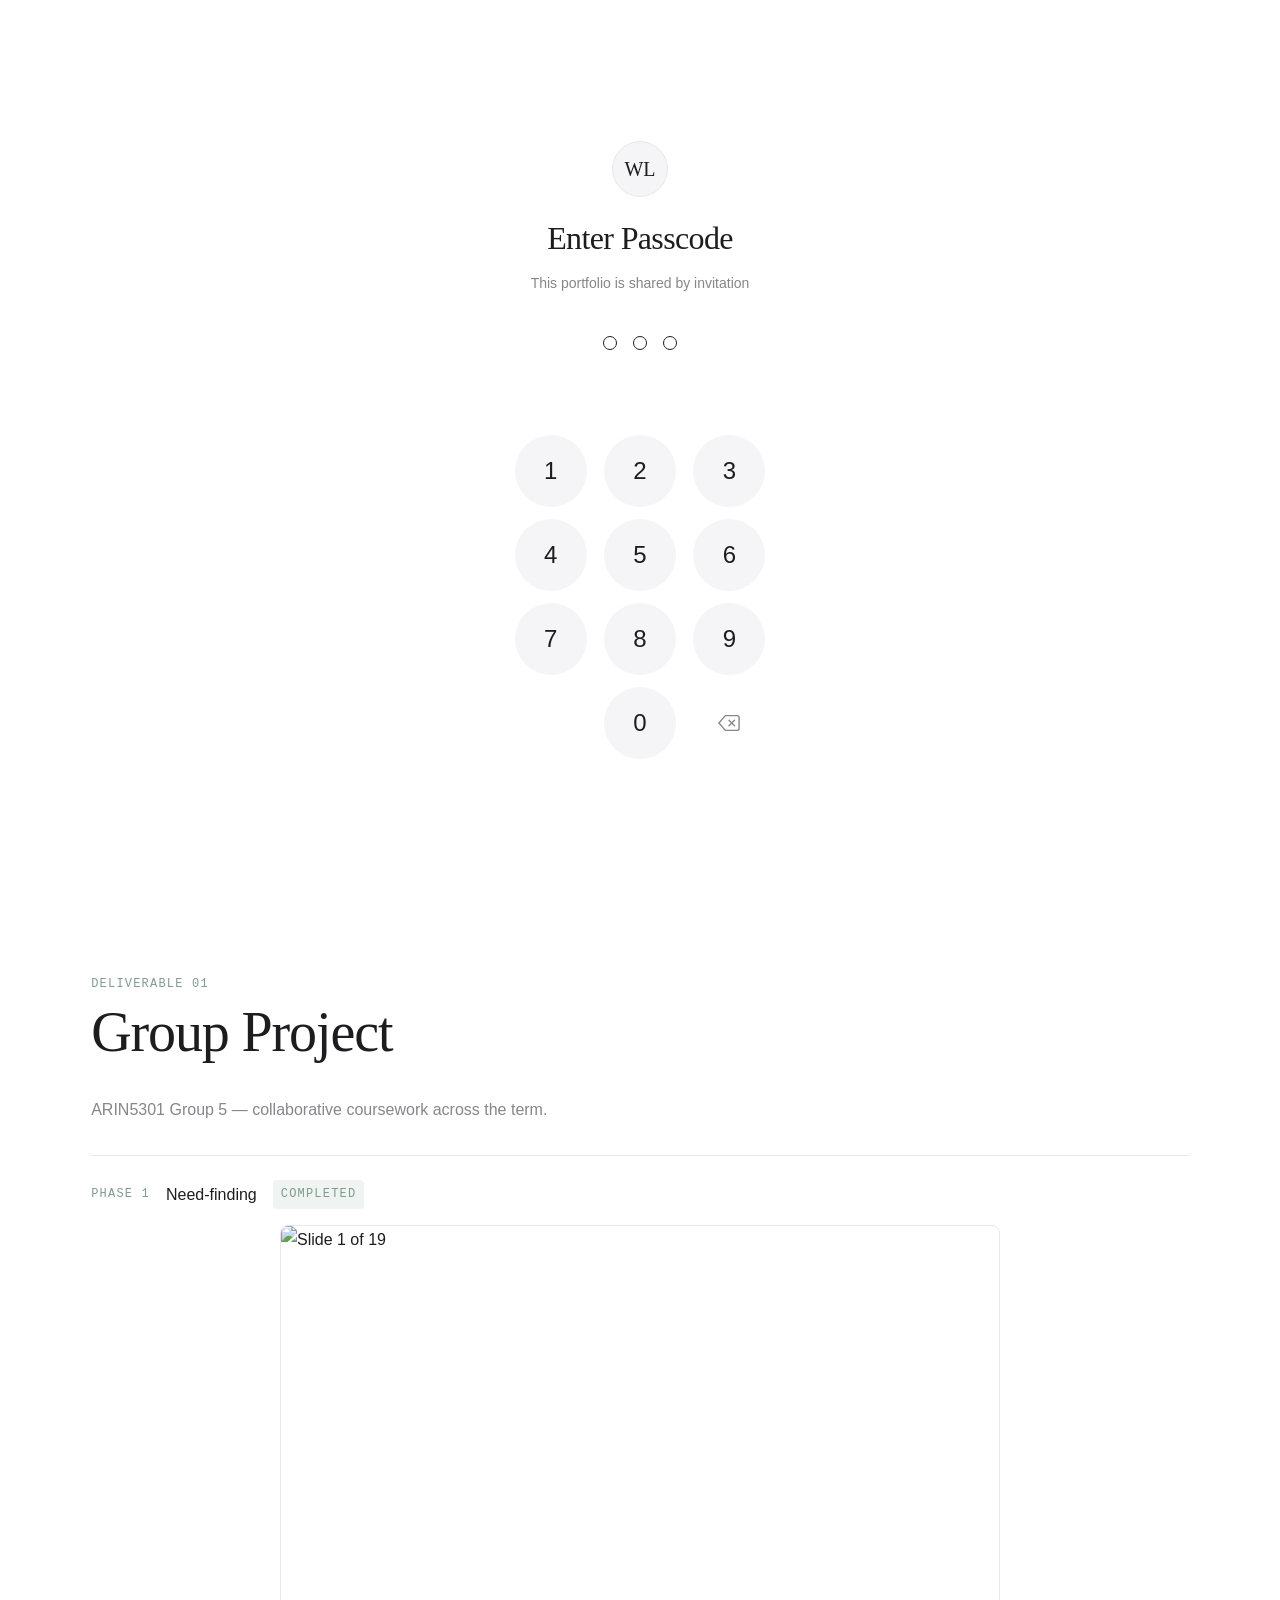
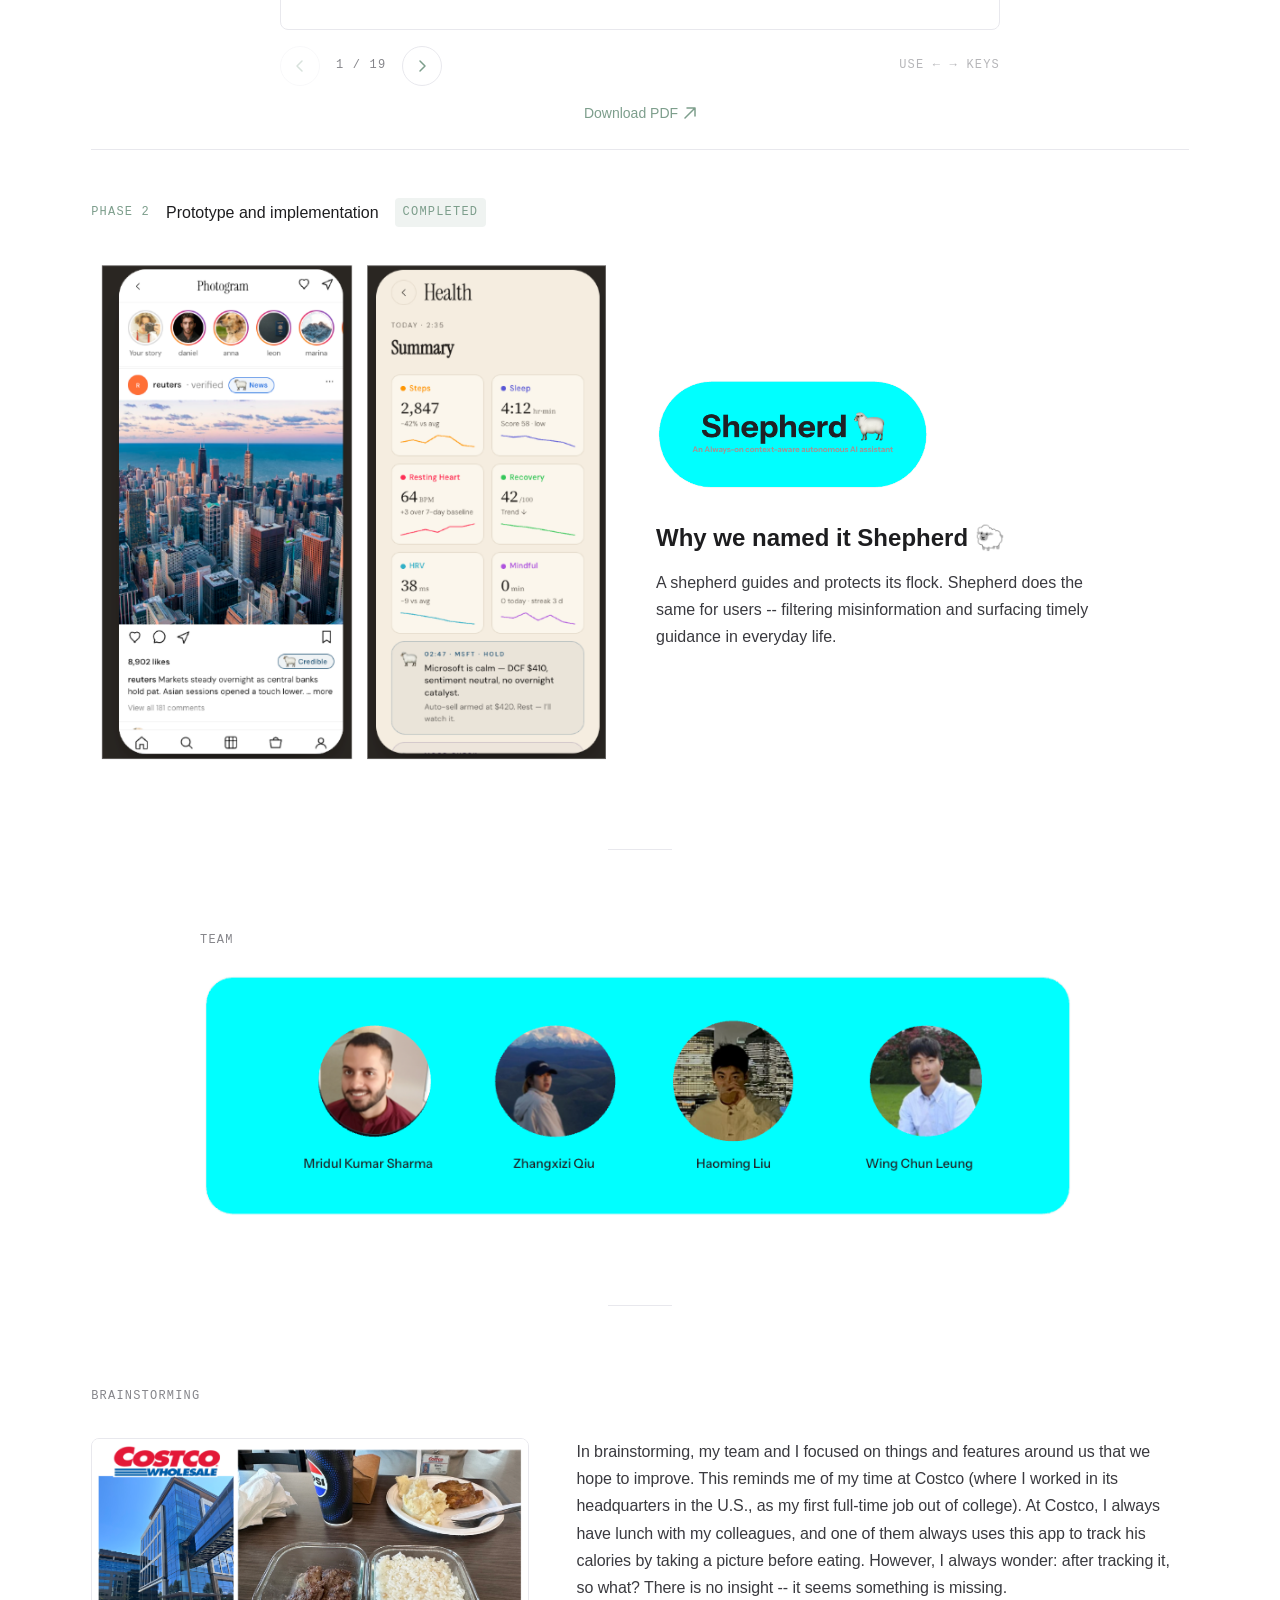
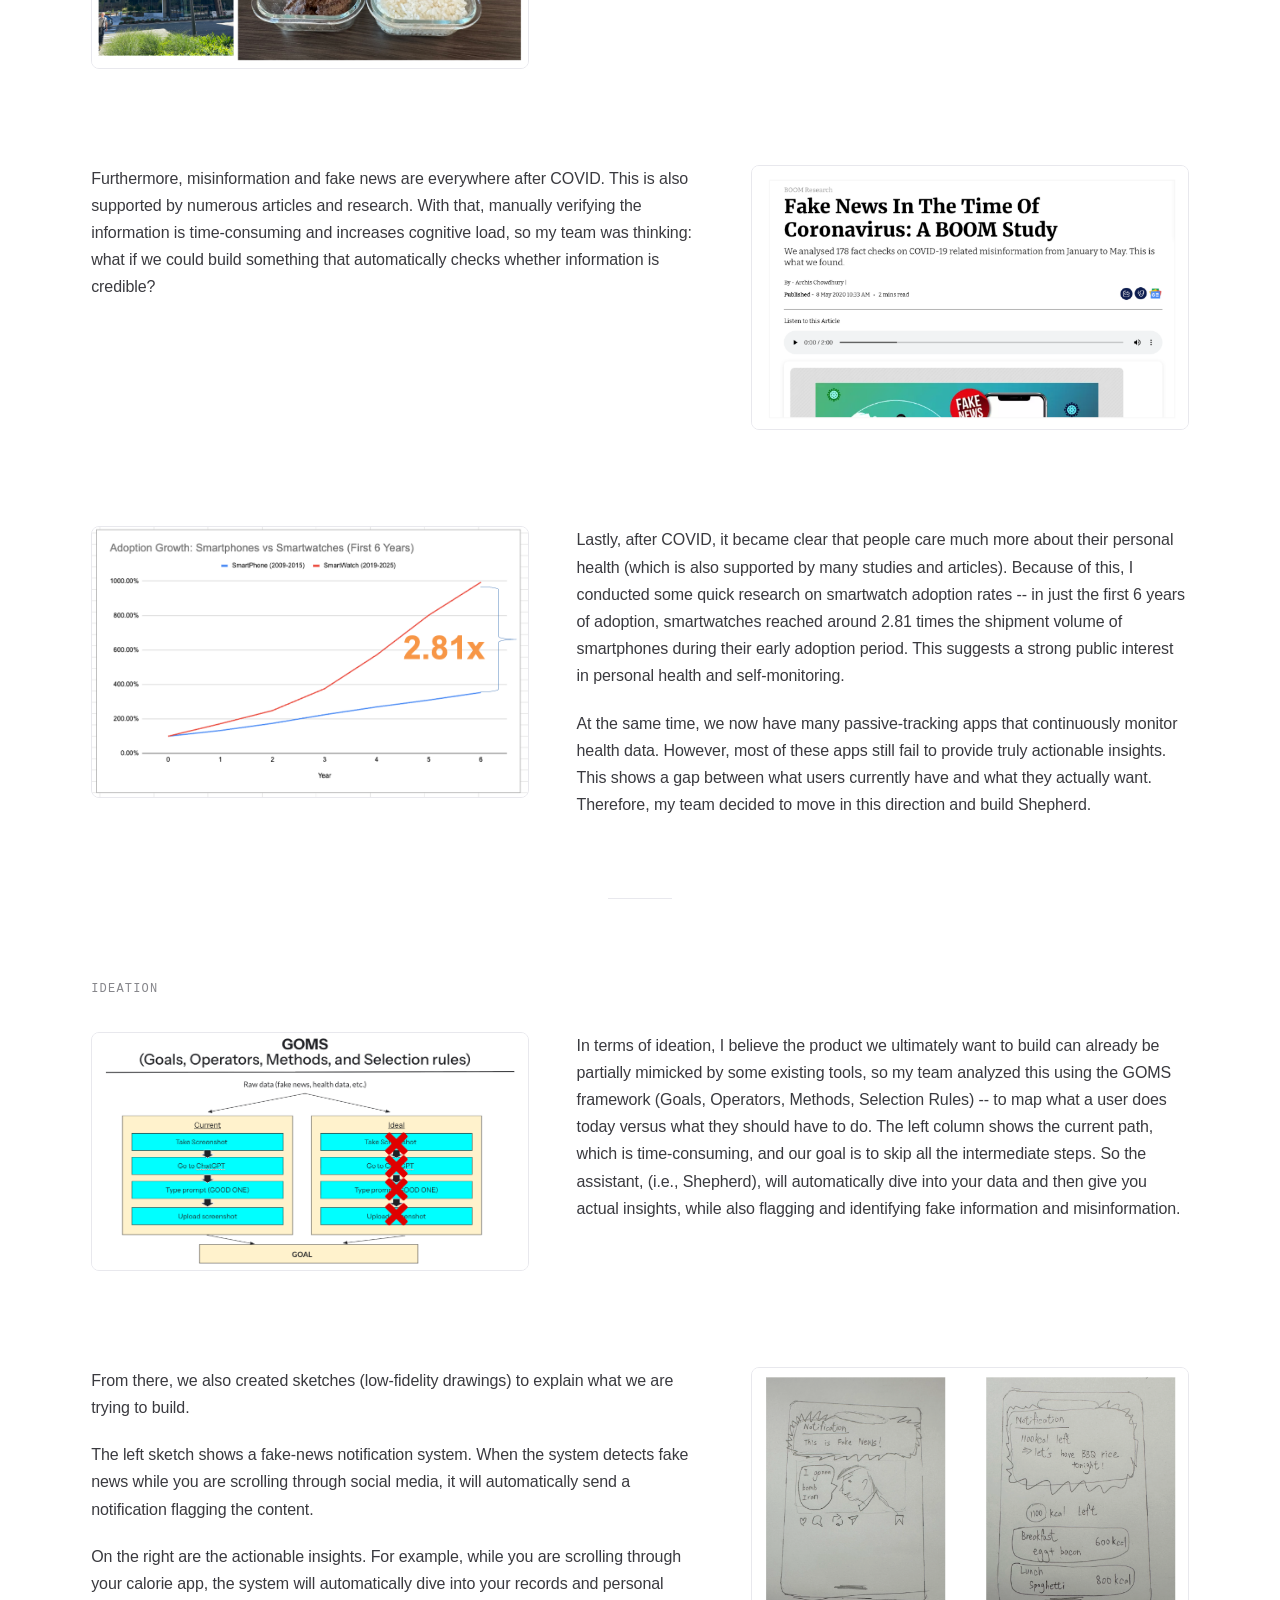
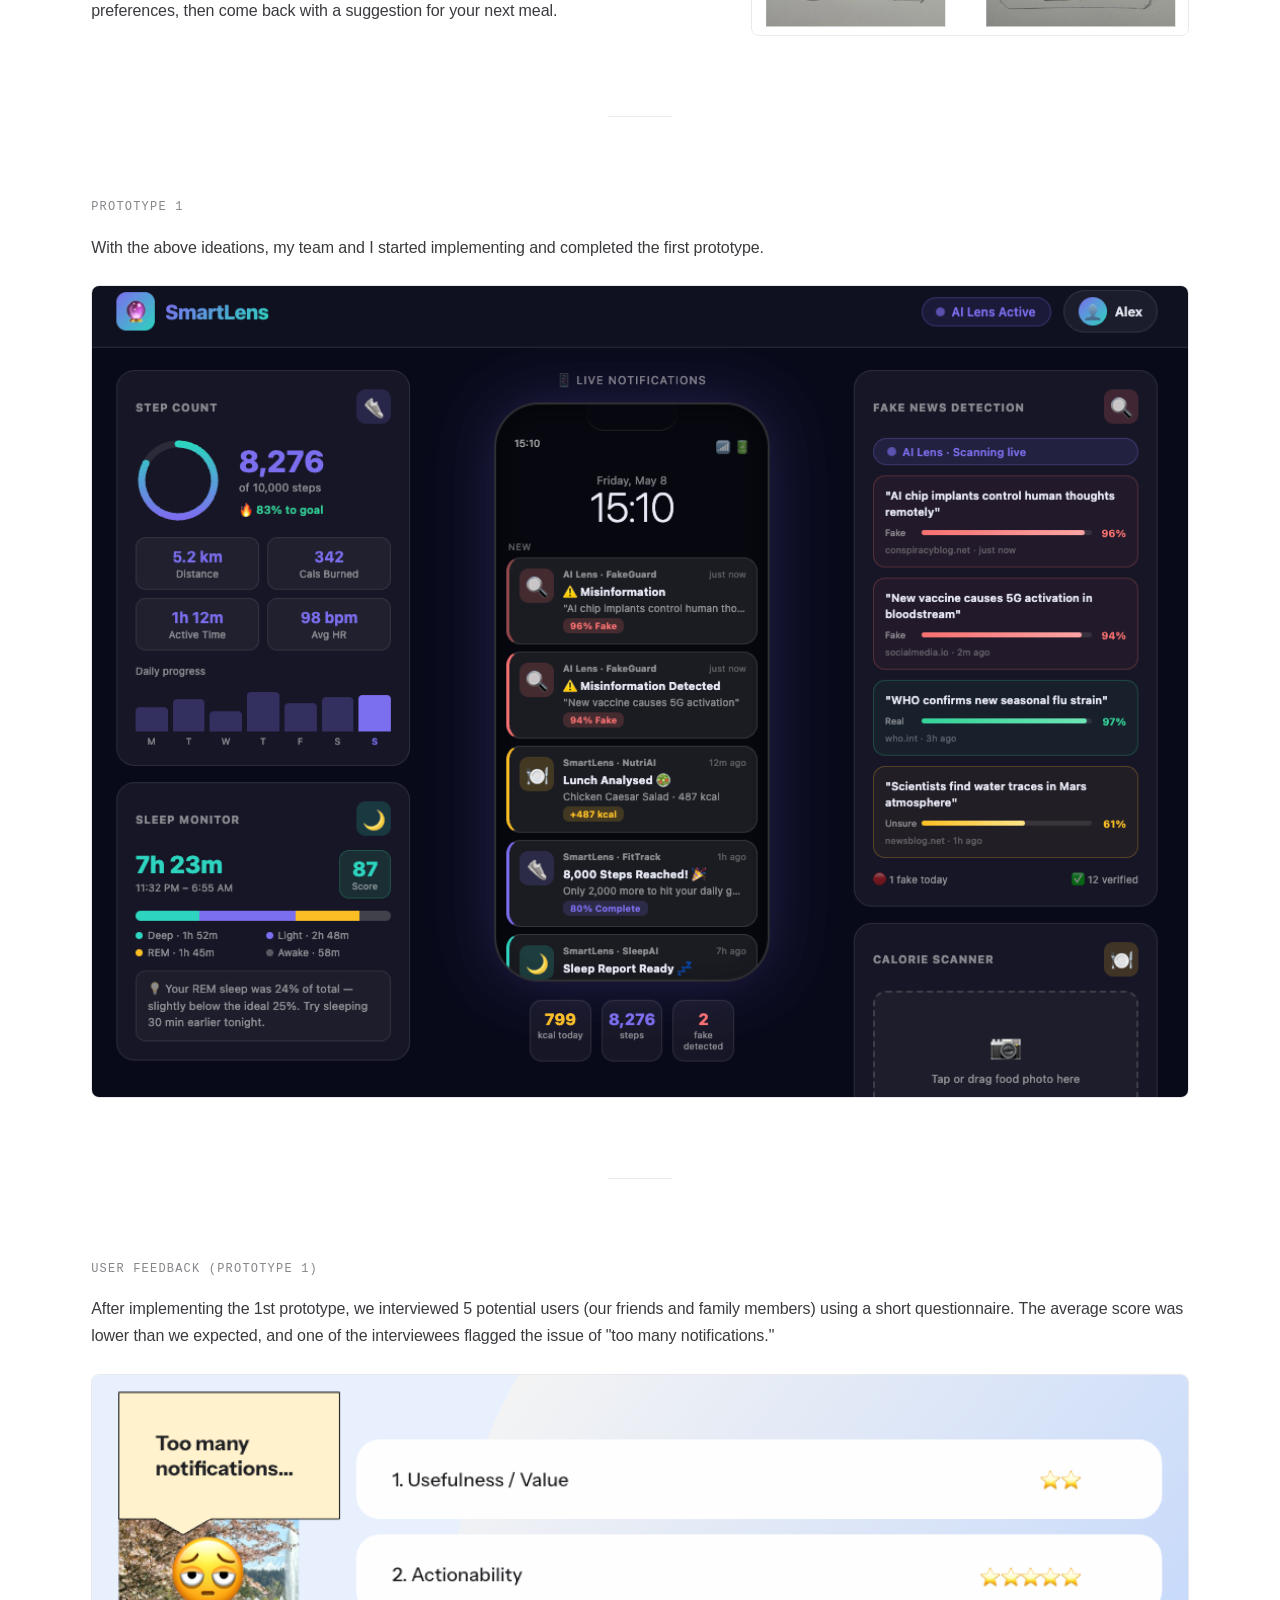
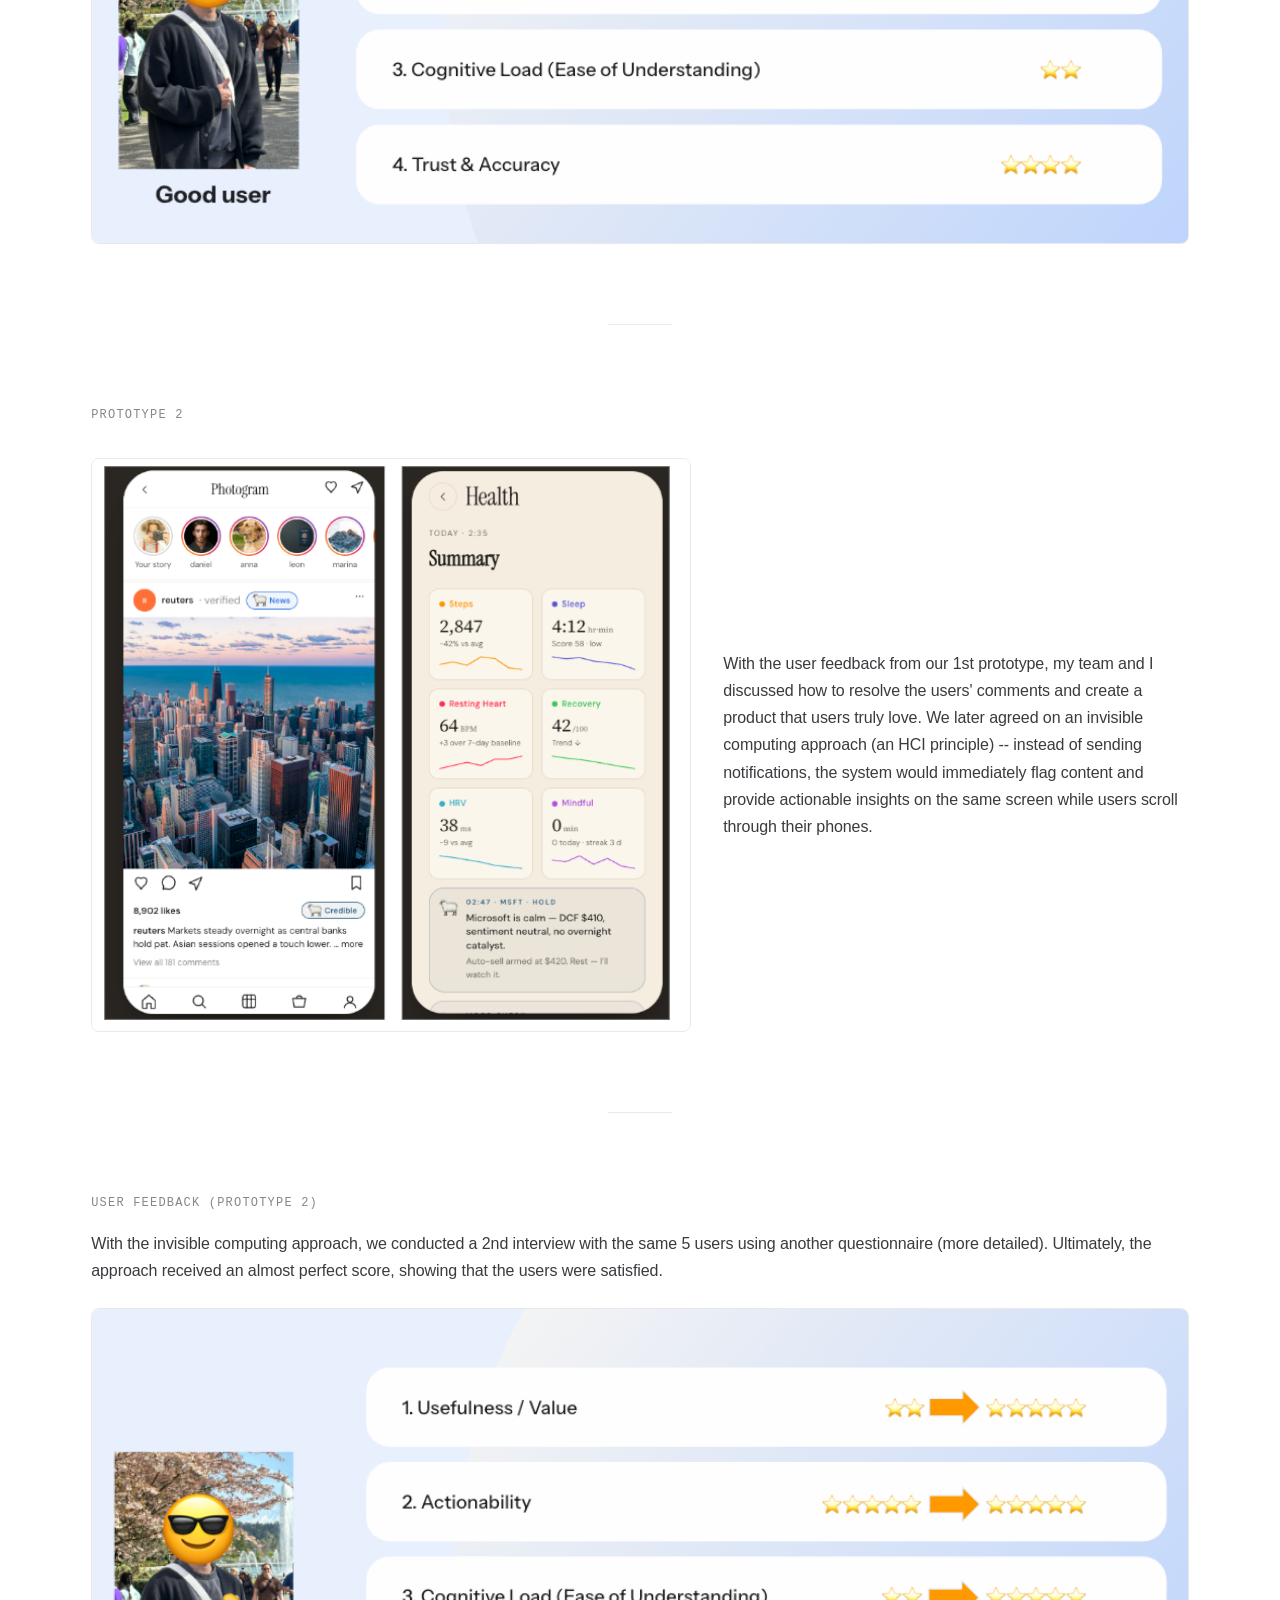
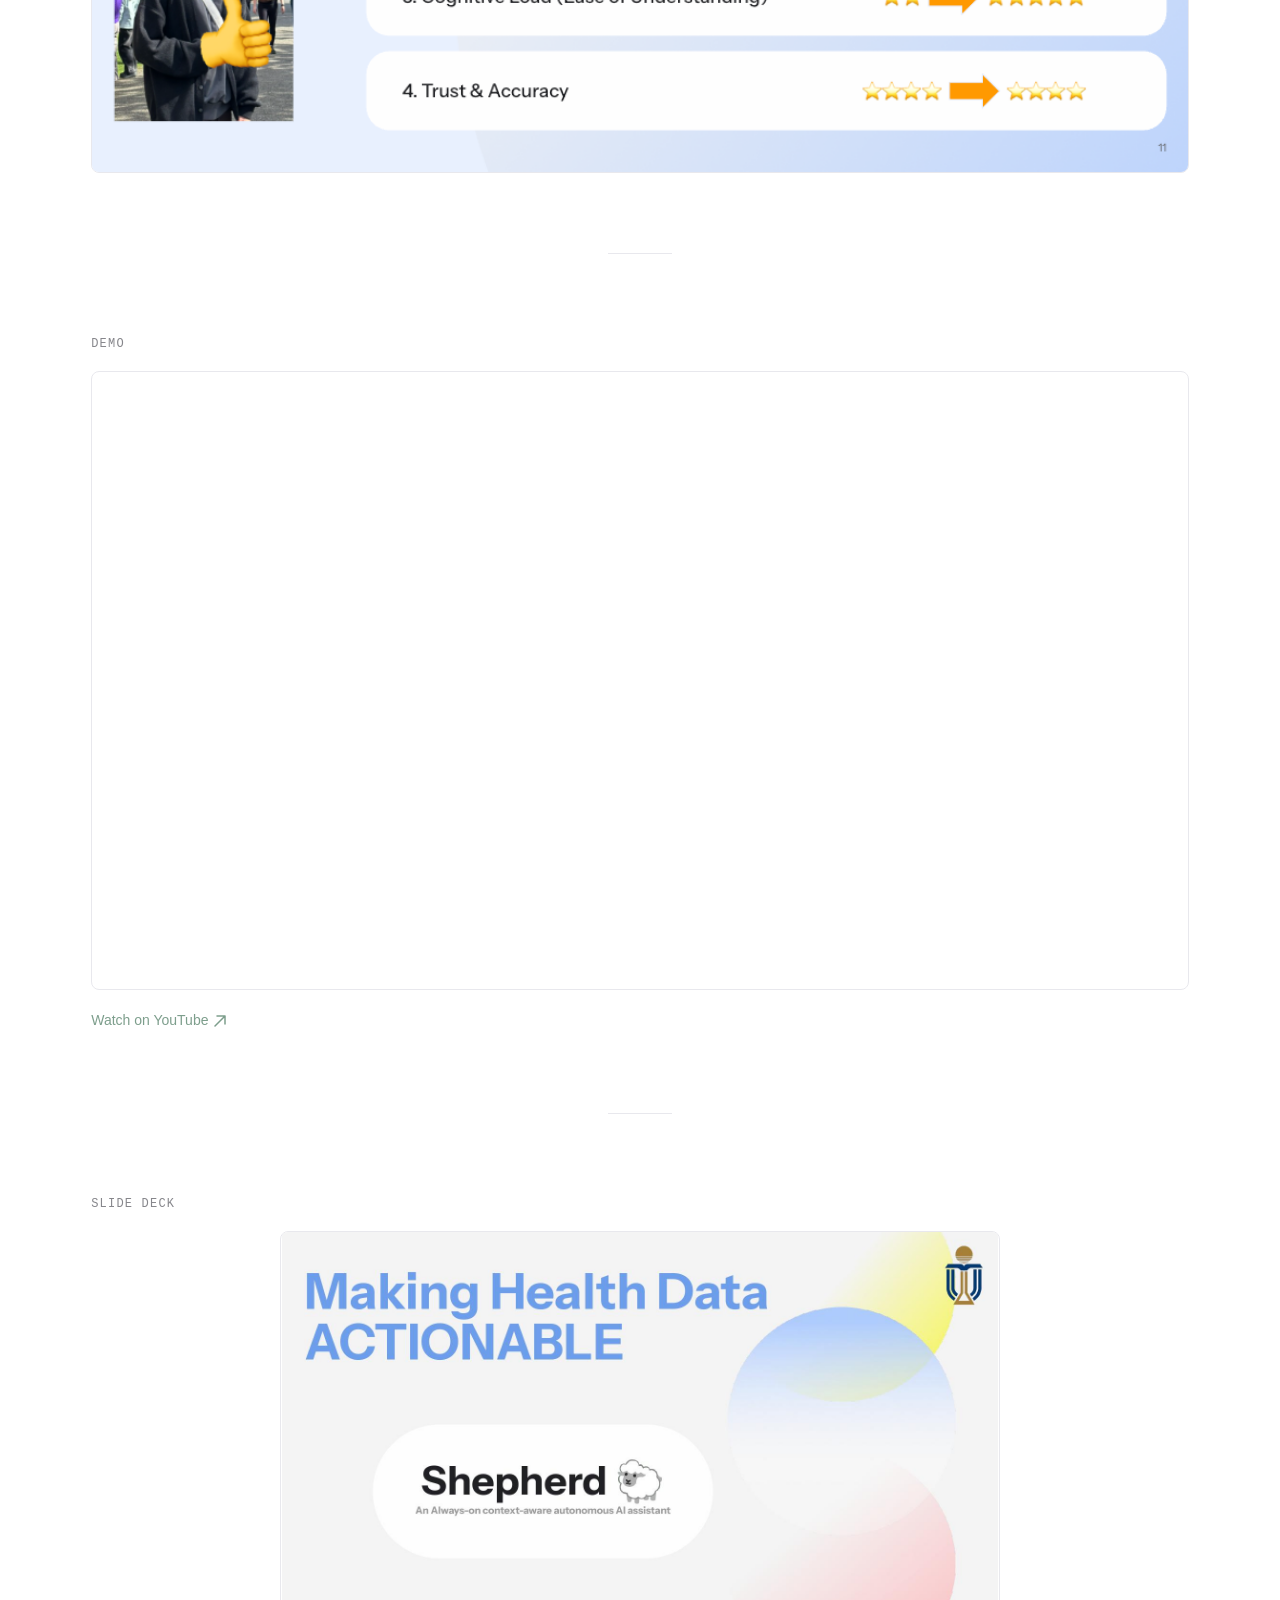
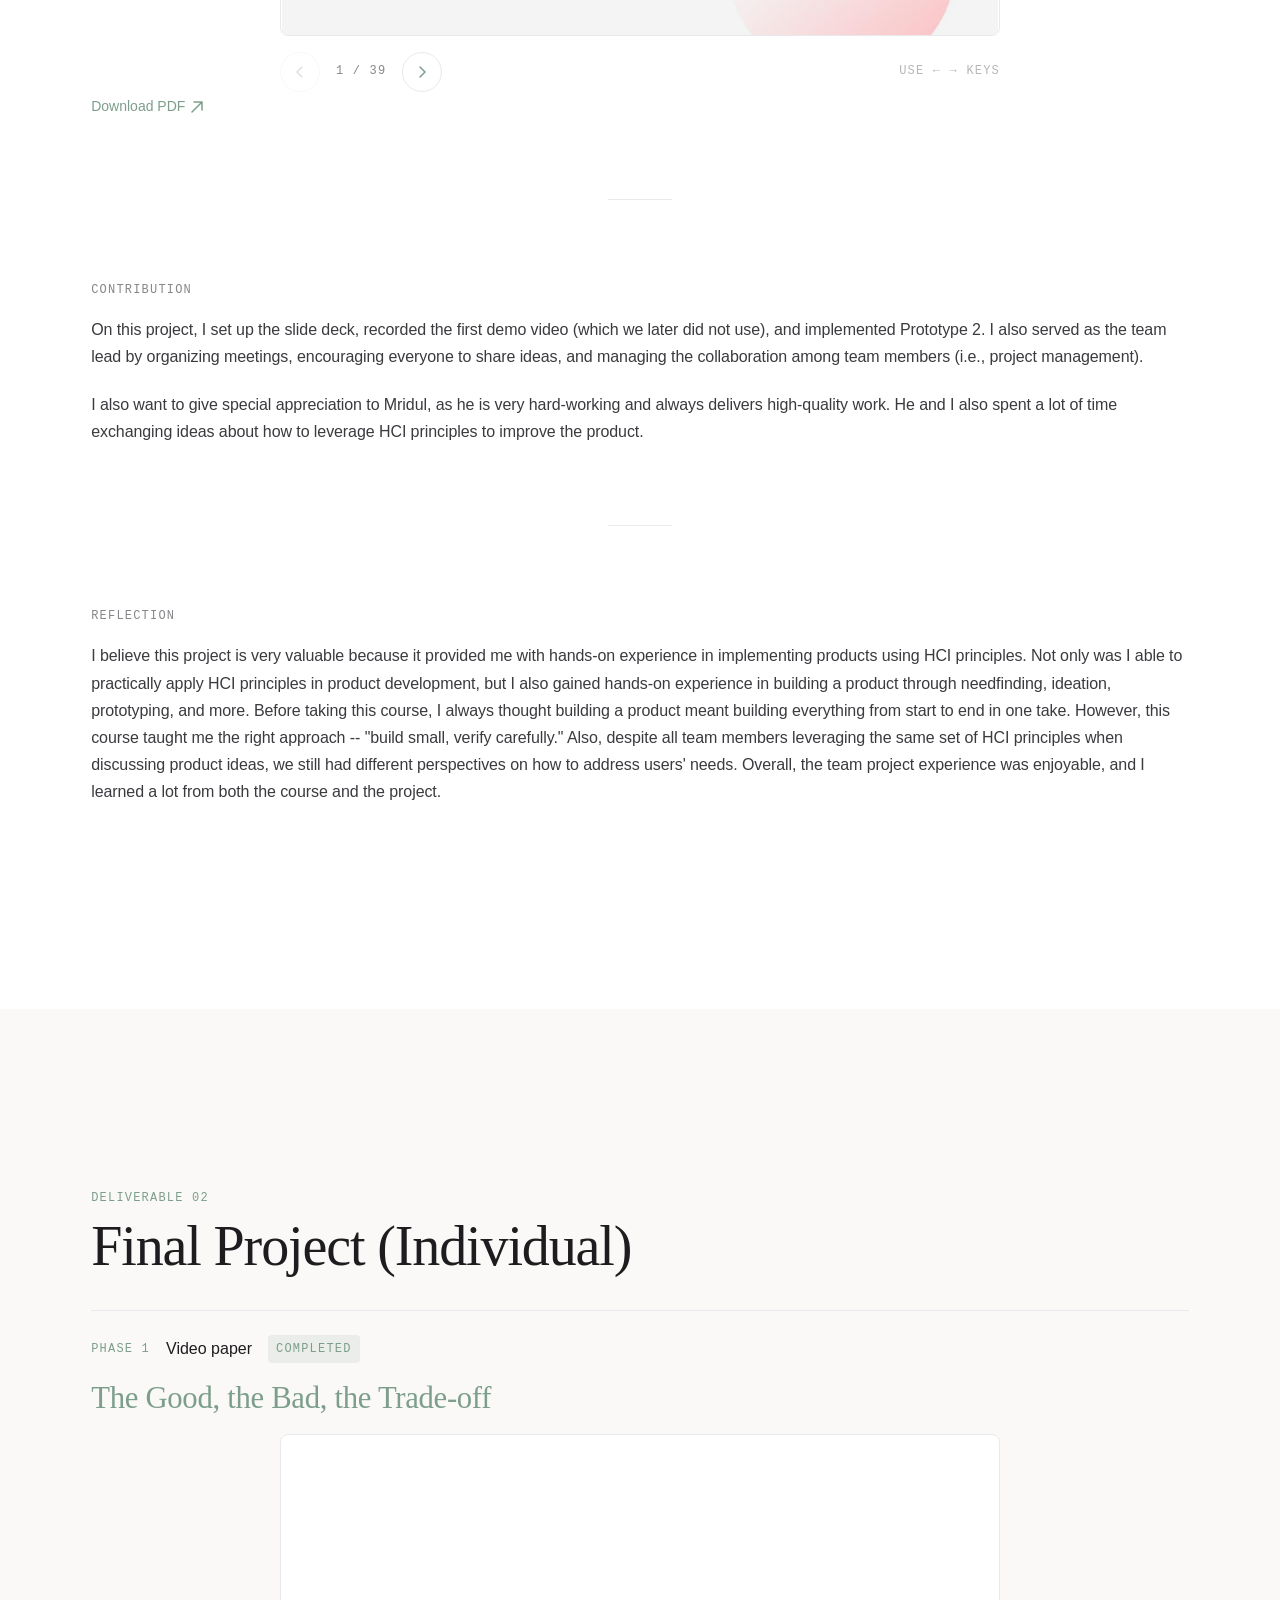
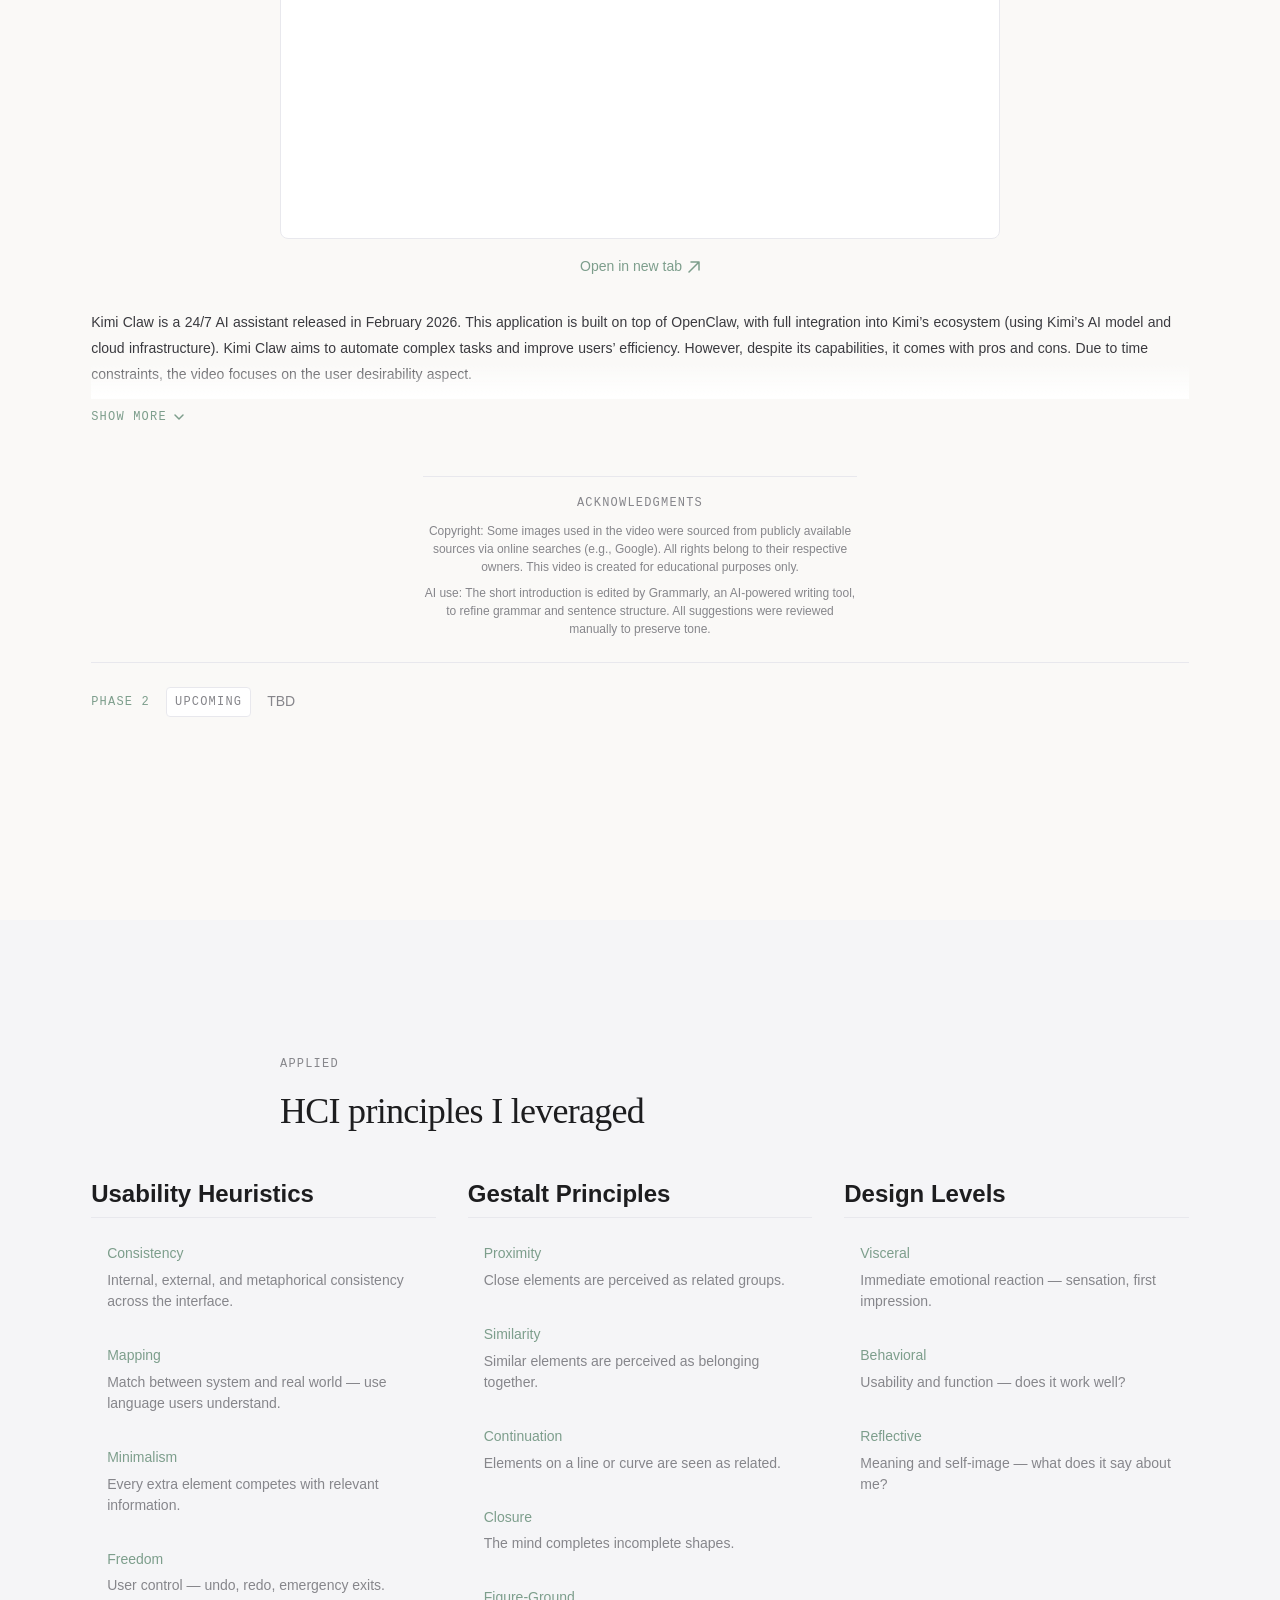
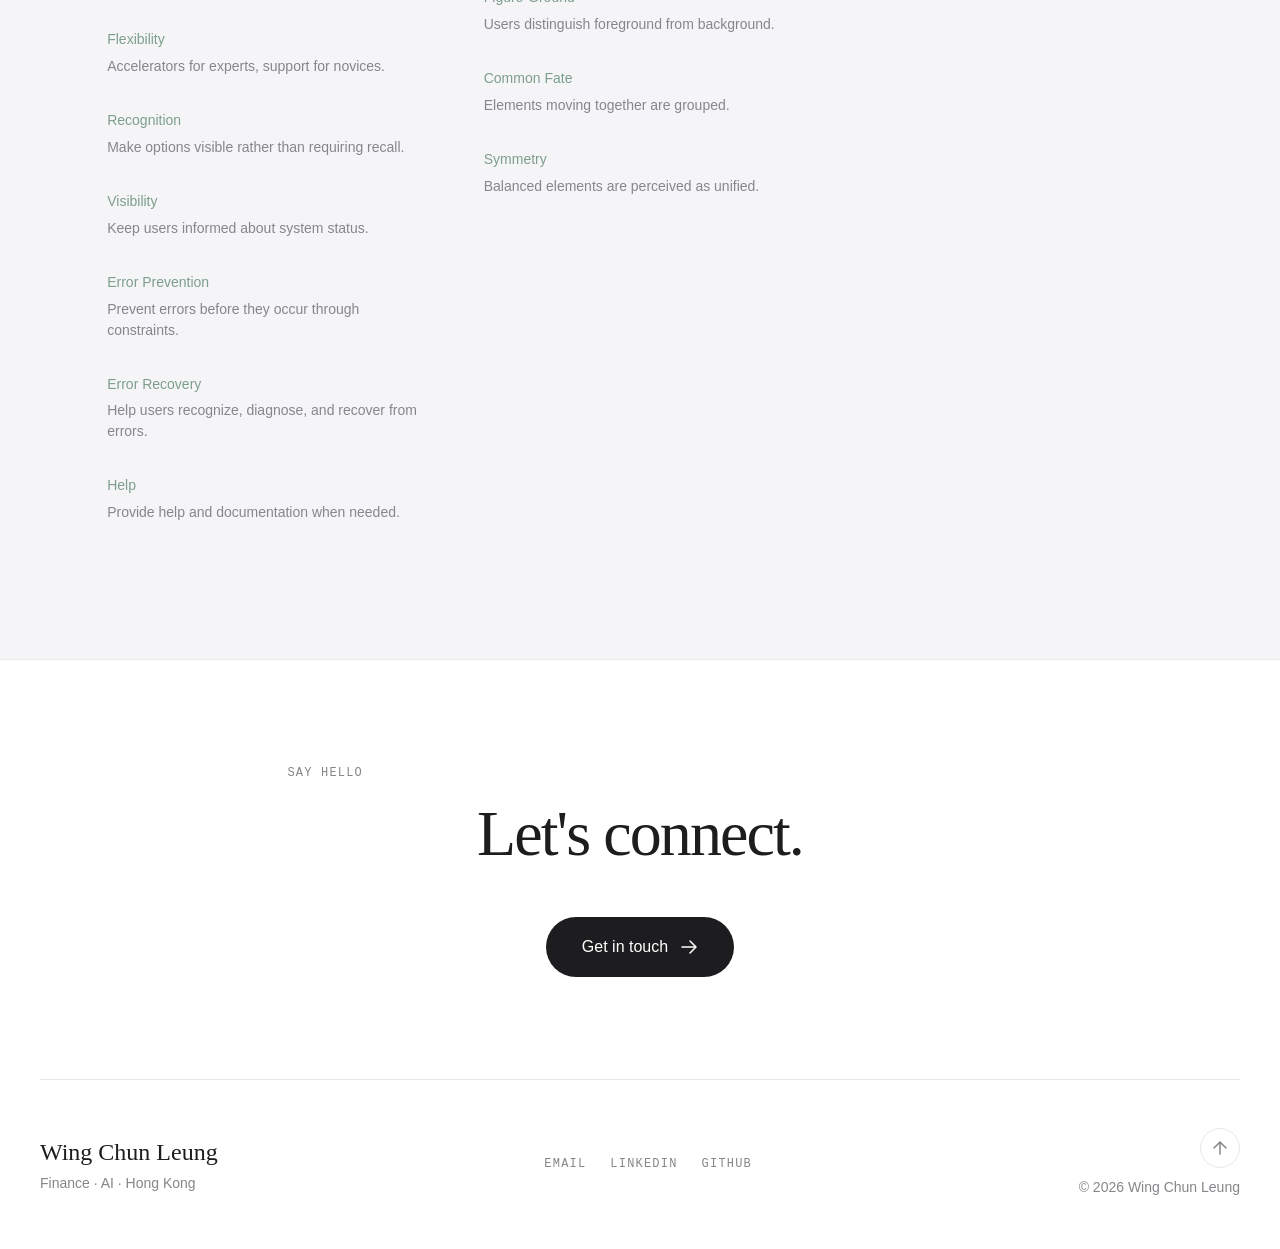
==== commit 38f0a957: "Rewrite Phase 2 narrative bodies + downsize body type + relabel References Body text on every Group " ====
--- a/hci/index.html
+++ b/hci/index.html
@@ -4,10 +4,10 @@
           --color-link-hover: #7d9e8c;
         }
       </style><link rel="stylesheet" href="/_astro/Footer.ByhJtsxI.css">
-<link rel="stylesheet" href="/_astro/index@_@astro.B4KhICAa.css"></head> <body> <div class="lock-screen" id="lockScreen" role="dialog" aria-label="Enter passcode" aria-modal="true" data-astro-cid-4mwaitza> <div class="lock-content" data-astro-cid-4mwaitza> <div class="lock-brand" aria-hidden="true" data-astro-cid-4mwaitza> <span class="lock-monogram" data-astro-cid-4mwaitza>WL</span> </div> <h1 class="lock-title" data-astro-cid-4mwaitza>Enter Passcode</h1> <p class="lock-subtitle" data-astro-cid-4mwaitza>This portfolio is shared by invitation</p> <div class="pin-dots" id="pinDots" aria-hidden="true" data-astro-cid-4mwaitza> <span class="pin-dot" data-astro-cid-4mwaitza></span> <span class="pin-dot" data-astro-cid-4mwaitza></span> <span class="pin-dot" data-astro-cid-4mwaitza></span> </div> <label for="pinInput" class="sr-only" data-astro-cid-4mwaitza>3-digit passcode</label> <input id="pinInput" type="text" inputmode="numeric" pattern="[0-9]*" maxlength="3" autocomplete="off" class="pin-hidden-input" autofocus data-astro-cid-4mwaitza> <p class="lock-error" id="lockError" aria-live="polite" data-astro-cid-4mwaitza></p> <div class="pin-keypad" role="group" aria-label="Numeric keypad" data-astro-cid-4mwaitza> <button class="key" data-key="1" data-astro-cid-4mwaitza>1</button> <button class="key" data-key="2" data-astro-cid-4mwaitza>2</button> <button class="key" data-key="3" data-astro-cid-4mwaitza>3</button> <button class="key" data-key="4" data-astro-cid-4mwaitza>4</button> <button class="key" data-key="5" data-astro-cid-4mwaitza>5</button> <button class="key" data-key="6" data-astro-cid-4mwaitza>6</button> <button class="key" data-key="7" data-astro-cid-4mwaitza>7</button> <button class="key" data-key="8" data-astro-cid-4mwaitza>8</button> <button class="key" data-key="9" data-astro-cid-4mwaitza>9</button> <button class="key key-empty" disabled aria-hidden="true" data-astro-cid-4mwaitza></button> <button class="key" data-key="0" data-astro-cid-4mwaitza>0</button> <button class="key key-delete" data-key="delete" aria-label="Delete" data-astro-cid-4mwaitza> <svg width="22" height="22" viewBox="0 0 24 24" fill="none" stroke="currentColor" stroke-width="1.5" stroke-linecap="round" stroke-linejoin="round" data-astro-cid-4mwaitza> <path d="M21 4H8l-7 8 7 8h13a2 2 0 002-2V6a2 2 0 00-2-2z" data-astro-cid-4mwaitza></path> <line x1="18" y1="9" x2="12" y2="15" data-astro-cid-4mwaitza></line> <line x1="12" y1="9" x2="18" y2="15" data-astro-cid-4mwaitza></line> </svg> </button> </div> </div> </div>  <script type="module">const f="2b4da94214015b4281ac65905270bda4eefb97e08f5b4ae2f517b424ff77bfd9";const o=document.getElementById("lockScreen"),n=document.getElementById("pinInput"),a=document.querySelectorAll(".pin-dot"),i=document.getElementById("pinDots"),c=document.getElementById("lockError");let e="";sessionStorage.getItem("site-unlocked")==="1"?o?.remove():o&&(document.body.style.overflow="hidden",n?.focus(),n?.addEventListener("input",()=>{e=n.value.replace(/\D/g,"").slice(0,3),n.value=e,d(),e.length===3&&l()}),document.querySelectorAll(".key[data-key]").forEach(s=>{s.addEventListener("click",()=>{const t=s.dataset.key;t==="delete"?e=e.slice(0,-1):e.length<3&&(e+=t),n&&(n.value=e),d(),e.length===3&&l()})}),o.addEventListener("click",()=>n?.focus()));function d(){a.forEach((s,t)=>{s.classList.toggle("filled",t<e.length),s.classList.remove("error")}),c&&(c.textContent="")}async function m(s){const t=new TextEncoder().encode(s),r=await crypto.subtle.digest("SHA-256",t);return Array.from(new Uint8Array(r)).map(u=>u.toString(16).padStart(2,"0")).join("")}async function l(){await m(e)===f?(sessionStorage.setItem("site-unlocked","1"),a.forEach(t=>t.classList.add("filled")),document.body.style.overflow="",o?.classList.add("unlocked"),setTimeout(()=>{o?.classList.add("removed"),o?.remove(),window.dispatchEvent(new CustomEvent("site-unlocked"))},500)):(a.forEach(t=>t.classList.add("error")),i?.classList.add("shake"),c&&(c.textContent="Incorrect passcode"),setTimeout(()=>{i?.classList.remove("shake"),e="",n&&(n.value=""),d()},600))}</script> <a href="#main-content" class="skip-to-content">Skip to content</a> <header id="site-header" class="site-header" role="banner" data-astro-cid-3ef6ksr2> <div class="scroll-progress" id="scroll-progress" aria-hidden="true" data-astro-cid-3ef6ksr2></div> <nav class="container nav-container" role="navigation" aria-label="Main navigation" data-astro-cid-3ef6ksr2> <a href="/" class="nav-logo" aria-label="Wing Chun Leung — Home" data-astro-cid-3ef6ksr2> <span class="logo-text" data-astro-cid-3ef6ksr2>WCL</span> </a> <ul class="nav-links" role="list" data-astro-cid-3ef6ksr2> <li data-astro-cid-3ef6ksr2> <a href="/about/" class="nav-link" data-astro-cid-3ef6ksr2> About </a> </li><li data-astro-cid-3ef6ksr2> <a href="/projects/" class="nav-link" data-astro-cid-3ef6ksr2> Projects </a> </li><li data-astro-cid-3ef6ksr2> <a href="/hci/" class="nav-link active" aria-current="page" data-astro-cid-3ef6ksr2> HCI </a> </li><li data-astro-cid-3ef6ksr2> <a href="/contact/" class="nav-link" data-astro-cid-3ef6ksr2> Contact </a> </li> </ul> <!-- Mobile menu toggle --> <button class="menu-toggle" aria-label="Toggle navigation menu" aria-expanded="false" aria-controls="mobile-menu" data-astro-cid-3ef6ksr2> <span class="menu-bar" data-astro-cid-3ef6ksr2></span> <span class="menu-bar" data-astro-cid-3ef6ksr2></span> </button> </nav> </header> <!-- Mobile menu overlay — OUTSIDE header to avoid backdrop-filter inheritance --> <div id="mobile-menu" class="mobile-menu" role="dialog" aria-label="Navigation menu" hidden data-astro-cid-3ef6ksr2> <ul class="mobile-nav-links" role="list" data-astro-cid-3ef6ksr2> <li data-astro-cid-3ef6ksr2> <a href="/about/" class="mobile-nav-link" data-astro-cid-3ef6ksr2> About </a> </li><li data-astro-cid-3ef6ksr2> <a href="/projects/" class="mobile-nav-link" data-astro-cid-3ef6ksr2> Projects </a> </li><li data-astro-cid-3ef6ksr2> <a href="/hci/" class="mobile-nav-link active" data-astro-cid-3ef6ksr2> HCI </a> </li><li data-astro-cid-3ef6ksr2> <a href="/contact/" class="mobile-nav-link" data-astro-cid-3ef6ksr2> Contact </a> </li> </ul> </div>  <script type="module">const r=document.getElementById("site-header"),d=document.getElementById("scroll-progress");if(r){const t=()=>{const n=window.scrollY;if(r.classList.toggle("scrolled",n>50),n>50){const o=Math.min(n/300,1);r.style.setProperty("--header-shadow",`0 1px ${4+o*8}px rgba(0,0,0,${.02+o*.04})`)}else r.style.removeProperty("--header-shadow");if(d){const o=document.documentElement.scrollHeight-window.innerHeight,l=o>0?n/o*100:0;d.style.width=`${l}%`}};window.addEventListener("scroll",t,{passive:!0}),t()}const s=document.querySelector(".menu-toggle"),e=document.getElementById("mobile-menu");s&&e&&(s.addEventListener("click",()=>{const t=s.getAttribute("aria-expanded")==="true";s.setAttribute("aria-expanded",String(!t)),t?(e.classList.remove("open"),setTimeout(()=>{e.hidden=!0},300),document.body.style.overflow=""):(e.hidden=!1,requestAnimationFrame(()=>e.classList.add("open")),document.body.style.overflow="hidden")}),e.querySelectorAll("a").forEach(t=>{t.addEventListener("click",()=>{s.setAttribute("aria-expanded","false"),e.classList.remove("open"),setTimeout(()=>{e.hidden=!0},300),document.body.style.overflow=""})}));</script> <main id="main-content">   <section class="page-hero hci-hero" data-astro-cid-6cl3lugn> <div class="container content" data-astro-cid-6cl3lugn> <span class="section-label" data-astro-cid-6cl3lugn>ARIN5301</span> <h1 data-astro-cid-6cl3lugn>Human-Computer<br data-astro-cid-6cl3lugn>Interaction</h1> <p class="page-subtitle" data-astro-cid-6cl3lugn>
+<link rel="stylesheet" href="/_astro/index@_@astro.B8Bl_WlM.css"></head> <body> <div class="lock-screen" id="lockScreen" role="dialog" aria-label="Enter passcode" aria-modal="true" data-astro-cid-4mwaitza> <div class="lock-content" data-astro-cid-4mwaitza> <div class="lock-brand" aria-hidden="true" data-astro-cid-4mwaitza> <span class="lock-monogram" data-astro-cid-4mwaitza>WL</span> </div> <h1 class="lock-title" data-astro-cid-4mwaitza>Enter Passcode</h1> <p class="lock-subtitle" data-astro-cid-4mwaitza>This portfolio is shared by invitation</p> <div class="pin-dots" id="pinDots" aria-hidden="true" data-astro-cid-4mwaitza> <span class="pin-dot" data-astro-cid-4mwaitza></span> <span class="pin-dot" data-astro-cid-4mwaitza></span> <span class="pin-dot" data-astro-cid-4mwaitza></span> </div> <label for="pinInput" class="sr-only" data-astro-cid-4mwaitza>3-digit passcode</label> <input id="pinInput" type="text" inputmode="numeric" pattern="[0-9]*" maxlength="3" autocomplete="off" class="pin-hidden-input" autofocus data-astro-cid-4mwaitza> <p class="lock-error" id="lockError" aria-live="polite" data-astro-cid-4mwaitza></p> <div class="pin-keypad" role="group" aria-label="Numeric keypad" data-astro-cid-4mwaitza> <button class="key" data-key="1" data-astro-cid-4mwaitza>1</button> <button class="key" data-key="2" data-astro-cid-4mwaitza>2</button> <button class="key" data-key="3" data-astro-cid-4mwaitza>3</button> <button class="key" data-key="4" data-astro-cid-4mwaitza>4</button> <button class="key" data-key="5" data-astro-cid-4mwaitza>5</button> <button class="key" data-key="6" data-astro-cid-4mwaitza>6</button> <button class="key" data-key="7" data-astro-cid-4mwaitza>7</button> <button class="key" data-key="8" data-astro-cid-4mwaitza>8</button> <button class="key" data-key="9" data-astro-cid-4mwaitza>9</button> <button class="key key-empty" disabled aria-hidden="true" data-astro-cid-4mwaitza></button> <button class="key" data-key="0" data-astro-cid-4mwaitza>0</button> <button class="key key-delete" data-key="delete" aria-label="Delete" data-astro-cid-4mwaitza> <svg width="22" height="22" viewBox="0 0 24 24" fill="none" stroke="currentColor" stroke-width="1.5" stroke-linecap="round" stroke-linejoin="round" data-astro-cid-4mwaitza> <path d="M21 4H8l-7 8 7 8h13a2 2 0 002-2V6a2 2 0 00-2-2z" data-astro-cid-4mwaitza></path> <line x1="18" y1="9" x2="12" y2="15" data-astro-cid-4mwaitza></line> <line x1="12" y1="9" x2="18" y2="15" data-astro-cid-4mwaitza></line> </svg> </button> </div> </div> </div>  <script type="module">const f="2b4da94214015b4281ac65905270bda4eefb97e08f5b4ae2f517b424ff77bfd9";const o=document.getElementById("lockScreen"),n=document.getElementById("pinInput"),a=document.querySelectorAll(".pin-dot"),i=document.getElementById("pinDots"),c=document.getElementById("lockError");let e="";sessionStorage.getItem("site-unlocked")==="1"?o?.remove():o&&(document.body.style.overflow="hidden",n?.focus(),n?.addEventListener("input",()=>{e=n.value.replace(/\D/g,"").slice(0,3),n.value=e,d(),e.length===3&&l()}),document.querySelectorAll(".key[data-key]").forEach(s=>{s.addEventListener("click",()=>{const t=s.dataset.key;t==="delete"?e=e.slice(0,-1):e.length<3&&(e+=t),n&&(n.value=e),d(),e.length===3&&l()})}),o.addEventListener("click",()=>n?.focus()));function d(){a.forEach((s,t)=>{s.classList.toggle("filled",t<e.length),s.classList.remove("error")}),c&&(c.textContent="")}async function m(s){const t=new TextEncoder().encode(s),r=await crypto.subtle.digest("SHA-256",t);return Array.from(new Uint8Array(r)).map(u=>u.toString(16).padStart(2,"0")).join("")}async function l(){await m(e)===f?(sessionStorage.setItem("site-unlocked","1"),a.forEach(t=>t.classList.add("filled")),document.body.style.overflow="",o?.classList.add("unlocked"),setTimeout(()=>{o?.classList.add("removed"),o?.remove(),window.dispatchEvent(new CustomEvent("site-unlocked"))},500)):(a.forEach(t=>t.classList.add("error")),i?.classList.add("shake"),c&&(c.textContent="Incorrect passcode"),setTimeout(()=>{i?.classList.remove("shake"),e="",n&&(n.value=""),d()},600))}</script> <a href="#main-content" class="skip-to-content">Skip to content</a> <header id="site-header" class="site-header" role="banner" data-astro-cid-3ef6ksr2> <div class="scroll-progress" id="scroll-progress" aria-hidden="true" data-astro-cid-3ef6ksr2></div> <nav class="container nav-container" role="navigation" aria-label="Main navigation" data-astro-cid-3ef6ksr2> <a href="/" class="nav-logo" aria-label="Wing Chun Leung — Home" data-astro-cid-3ef6ksr2> <span class="logo-text" data-astro-cid-3ef6ksr2>WCL</span> </a> <ul class="nav-links" role="list" data-astro-cid-3ef6ksr2> <li data-astro-cid-3ef6ksr2> <a href="/about/" class="nav-link" data-astro-cid-3ef6ksr2> About </a> </li><li data-astro-cid-3ef6ksr2> <a href="/projects/" class="nav-link" data-astro-cid-3ef6ksr2> Projects </a> </li><li data-astro-cid-3ef6ksr2> <a href="/hci/" class="nav-link active" aria-current="page" data-astro-cid-3ef6ksr2> HCI </a> </li><li data-astro-cid-3ef6ksr2> <a href="/contact/" class="nav-link" data-astro-cid-3ef6ksr2> Contact </a> </li> </ul> <!-- Mobile menu toggle --> <button class="menu-toggle" aria-label="Toggle navigation menu" aria-expanded="false" aria-controls="mobile-menu" data-astro-cid-3ef6ksr2> <span class="menu-bar" data-astro-cid-3ef6ksr2></span> <span class="menu-bar" data-astro-cid-3ef6ksr2></span> </button> </nav> </header> <!-- Mobile menu overlay — OUTSIDE header to avoid backdrop-filter inheritance --> <div id="mobile-menu" class="mobile-menu" role="dialog" aria-label="Navigation menu" hidden data-astro-cid-3ef6ksr2> <ul class="mobile-nav-links" role="list" data-astro-cid-3ef6ksr2> <li data-astro-cid-3ef6ksr2> <a href="/about/" class="mobile-nav-link" data-astro-cid-3ef6ksr2> About </a> </li><li data-astro-cid-3ef6ksr2> <a href="/projects/" class="mobile-nav-link" data-astro-cid-3ef6ksr2> Projects </a> </li><li data-astro-cid-3ef6ksr2> <a href="/hci/" class="mobile-nav-link active" data-astro-cid-3ef6ksr2> HCI </a> </li><li data-astro-cid-3ef6ksr2> <a href="/contact/" class="mobile-nav-link" data-astro-cid-3ef6ksr2> Contact </a> </li> </ul> </div>  <script type="module">const r=document.getElementById("site-header"),d=document.getElementById("scroll-progress");if(r){const t=()=>{const n=window.scrollY;if(r.classList.toggle("scrolled",n>50),n>50){const o=Math.min(n/300,1);r.style.setProperty("--header-shadow",`0 1px ${4+o*8}px rgba(0,0,0,${.02+o*.04})`)}else r.style.removeProperty("--header-shadow");if(d){const o=document.documentElement.scrollHeight-window.innerHeight,l=o>0?n/o*100:0;d.style.width=`${l}%`}};window.addEventListener("scroll",t,{passive:!0}),t()}const s=document.querySelector(".menu-toggle"),e=document.getElementById("mobile-menu");s&&e&&(s.addEventListener("click",()=>{const t=s.getAttribute("aria-expanded")==="true";s.setAttribute("aria-expanded",String(!t)),t?(e.classList.remove("open"),setTimeout(()=>{e.hidden=!0},300),document.body.style.overflow=""):(e.hidden=!1,requestAnimationFrame(()=>e.classList.add("open")),document.body.style.overflow="hidden")}),e.querySelectorAll("a").forEach(t=>{t.addEventListener("click",()=>{s.setAttribute("aria-expanded","false"),e.classList.remove("open"),setTimeout(()=>{e.hidden=!0},300),document.body.style.overflow=""})}));</script> <main id="main-content">   <section class="page-hero hci-hero" data-astro-cid-6cl3lugn> <div class="container content" data-astro-cid-6cl3lugn> <span class="section-label" data-astro-cid-6cl3lugn>ARIN5301</span> <h1 data-astro-cid-6cl3lugn>Human-Computer<br data-astro-cid-6cl3lugn>Interaction</h1> <p class="page-subtitle" data-astro-cid-6cl3lugn>
 Coursework from Prof. Xiaojuan Ma's HCI course at HKUST.
-</p> </div> </section>  <section class="coursework-toc-section" aria-label="Section navigation" data-astro-cid-6cl3lugn> <div class="container" data-astro-cid-6cl3lugn> <nav class="coursework-toc" data-animate="reveal" data-astro-cid-6cl3lugn> <span class="coursework-toc-label section-label" data-astro-cid-6cl3lugn>Sections</span> <ol class="coursework-toc-list" role="list" data-astro-cid-6cl3lugn> <li data-astro-cid-6cl3lugn> <a href="#assignment-group-project" class="coursework-toc-link" data-astro-cid-6cl3lugn> <span class="coursework-toc-num" data-astro-cid-6cl3lugn>01</span> <span class="coursework-toc-title" data-astro-cid-6cl3lugn>Group Project</span> </a> </li><li data-astro-cid-6cl3lugn> <a href="#assignment-final-project" class="coursework-toc-link" data-astro-cid-6cl3lugn> <span class="coursework-toc-num" data-astro-cid-6cl3lugn>02</span> <span class="coursework-toc-title" data-astro-cid-6cl3lugn>Final Project (Individual)</span> </a> </li> <li data-astro-cid-6cl3lugn> <a href="#references" class="coursework-toc-link" data-astro-cid-6cl3lugn> <span class="coursework-toc-num" data-astro-cid-6cl3lugn>03</span> <span class="coursework-toc-title" data-astro-cid-6cl3lugn>References</span> </a> </li> </ol> </nav> </div> </section>  <section id="assignment-group-project" class="assignment-section assignment-section--first" aria-label="Group Project" data-astro-cid-6cl3lugn> <div class="container" data-astro-cid-6cl3lugn> <article class="deliverable" data-animate="reveal" data-astro-cid-6cl3lugn> <header class="deliverable-header" data-astro-cid-6cl3lugn> <span class="deliverable-eyebrow" data-astro-cid-6cl3lugn>Deliverable 01</span> <h3 class="deliverable-title" data-astro-cid-6cl3lugn>Group Project</h3> </header> <p class="deliverable-intro" data-astro-cid-6cl3lugn>ARIN5301 Group 5 — collaborative coursework across the term.</p> <ol class="phase-list" role="list" data-astro-cid-6cl3lugn> <li class="phase-item" data-astro-cid-6cl3lugn> <div class="phase phase-rich" data-astro-cid-6cl3lugn> <div class="phase-summary phase-summary-static" data-astro-cid-6cl3lugn> <span class="phase-summary-main" data-astro-cid-6cl3lugn> <span class="phase-num" data-astro-cid-6cl3lugn>Phase 1</span> <span class="phase-title" data-astro-cid-6cl3lugn>Need-finding</span> <span class="phase-status completed" data-astro-cid-6cl3lugn> Completed </span> </span> </div>    <div class="slide-viewer" tabindex="0" data-slide-viewer data-slide-count="19" aria-roledescription="carousel" aria-label="Group Project — Phase 1: Need-finding" data-astro-cid-6cl3lugn> <div class="slide-viewer-stage" data-astro-cid-6cl3lugn> <img class="slide-viewer-slide is-current" src="/files/group-project-slides/slide-01.jpg" alt="Slide 1 of 19" loading="eager" data-slide-index="0" draggable="false" data-astro-cid-6cl3lugn><img class="slide-viewer-slide" src="/files/group-project-slides/slide-02.jpg" alt="Slide 2 of 19" loading="lazy" data-slide-index="1" draggable="false" data-astro-cid-6cl3lugn><img class="slide-viewer-slide" src="/files/group-project-slides/slide-03.jpg" alt="Slide 3 of 19" loading="lazy" data-slide-index="2" draggable="false" data-astro-cid-6cl3lugn><img class="slide-viewer-slide" src="/files/group-project-slides/slide-04.jpg" alt="Slide 4 of 19" loading="lazy" data-slide-index="3" draggable="false" data-astro-cid-6cl3lugn><img class="slide-viewer-slide" src="/files/group-project-slides/slide-05.jpg" alt="Slide 5 of 19" loading="lazy" data-slide-index="4" draggable="false" data-astro-cid-6cl3lugn><img class="slide-viewer-slide" src="/files/group-project-slides/slide-06.jpg" alt="Slide 6 of 19" loading="lazy" data-slide-index="5" draggable="false" data-astro-cid-6cl3lugn><img class="slide-viewer-slide" src="/files/group-project-slides/slide-07.jpg" alt="Slide 7 of 19" loading="lazy" data-slide-index="6" draggable="false" data-astro-cid-6cl3lugn><img class="slide-viewer-slide" src="/files/group-project-slides/slide-08.jpg" alt="Slide 8 of 19" loading="lazy" data-slide-index="7" draggable="false" data-astro-cid-6cl3lugn><img class="slide-viewer-slide" src="/files/group-project-slides/slide-09.jpg" alt="Slide 9 of 19" loading="lazy" data-slide-index="8" draggable="false" data-astro-cid-6cl3lugn><img class="slide-viewer-slide" src="/files/group-project-slides/slide-10.jpg" alt="Slide 10 of 19" loading="lazy" data-slide-index="9" draggable="false" data-astro-cid-6cl3lugn><img class="slide-viewer-slide" src="/files/group-project-slides/slide-11.jpg" alt="Slide 11 of 19" loading="lazy" data-slide-index="10" draggable="false" data-astro-cid-6cl3lugn><img class="slide-viewer-slide" src="/files/group-project-slides/slide-12.jpg" alt="Slide 12 of 19" loading="lazy" data-slide-index="11" draggable="false" data-astro-cid-6cl3lugn><img class="slide-viewer-slide" src="/files/group-project-slides/slide-13.jpg" alt="Slide 13 of 19" loading="lazy" data-slide-index="12" draggable="false" data-astro-cid-6cl3lugn><img class="slide-viewer-slide" src="/files/group-project-slides/slide-14.jpg" alt="Slide 14 of 19" loading="lazy" data-slide-index="13" draggable="false" data-astro-cid-6cl3lugn><img class="slide-viewer-slide" src="/files/group-project-slides/slide-15.jpg" alt="Slide 15 of 19" loading="lazy" data-slide-index="14" draggable="false" data-astro-cid-6cl3lugn><img class="slide-viewer-slide" src="/files/group-project-slides/slide-16.jpg" alt="Slide 16 of 19" loading="lazy" data-slide-index="15" draggable="false" data-astro-cid-6cl3lugn><img class="slide-viewer-slide" src="/files/group-project-slides/slide-17.jpg" alt="Slide 17 of 19" loading="lazy" data-slide-index="16" draggable="false" data-astro-cid-6cl3lugn><img class="slide-viewer-slide" src="/files/group-project-slides/slide-18.jpg" alt="Slide 18 of 19" loading="lazy" data-slide-index="17" draggable="false" data-astro-cid-6cl3lugn><img class="slide-viewer-slide" src="/files/group-project-slides/slide-19.jpg" alt="Slide 19 of 19" loading="lazy" data-slide-index="18" draggable="false" data-astro-cid-6cl3lugn> </div> <div class="slide-viewer-controls" data-astro-cid-6cl3lugn> <button type="button" class="slide-viewer-btn" data-slide-prev aria-label="Previous slide" disabled data-astro-cid-6cl3lugn> <svg width="16" height="16" viewBox="0 0 16 16" fill="none" aria-hidden="true" data-astro-cid-6cl3lugn> <path d="M10 3L5 8l5 5" stroke="currentColor" stroke-width="1.5" stroke-linecap="round" stroke-linejoin="round" data-astro-cid-6cl3lugn></path> </svg> </button> <span class="slide-viewer-counter" data-slide-counter data-astro-cid-6cl3lugn>1 / 19</span> <button type="button" class="slide-viewer-btn" data-slide-next aria-label="Next slide" data-astro-cid-6cl3lugn> <svg width="16" height="16" viewBox="0 0 16 16" fill="none" aria-hidden="true" data-astro-cid-6cl3lugn> <path d="M6 3l5 5-5 5" stroke="currentColor" stroke-width="1.5" stroke-linecap="round" stroke-linejoin="round" data-astro-cid-6cl3lugn></path> </svg> </button> <span class="slide-viewer-hint" data-astro-cid-6cl3lugn>Use ← → keys</span> </div> </div> <a href="/files/group-project-needfinding-phase1.pdf" target="_blank" rel="noopener noreferrer" class="phase-external" data-astro-cid-6cl3lugn> Download PDF <svg width="12" height="12" viewBox="0 0 12 12" fill="none" aria-hidden="true" data-astro-cid-6cl3lugn> <path d="M1 11L11 1M11 1H3M11 1v8" stroke="currentColor" stroke-width="1.5" stroke-linecap="round" stroke-linejoin="round" data-astro-cid-6cl3lugn></path> </svg> </a>   </div> </li><li class="phase-item" data-astro-cid-6cl3lugn> <div class="phase phase-showcase" data-astro-cid-6cl3lugn> <div class="phase-summary phase-summary-static" data-astro-cid-6cl3lugn> <span class="phase-summary-main" data-astro-cid-6cl3lugn> <span class="phase-num" data-astro-cid-6cl3lugn>Phase 2</span> <span class="phase-title" data-astro-cid-6cl3lugn>Prototype and implementation</span> <span class="phase-status completed" data-astro-cid-6cl3lugn> Completed </span> </span> </div> <div class="showcase-row" data-astro-cid-6cl3lugn> <figure class="showcase-demo-pane" data-astro-cid-6cl3lugn> <img class="showcase-demo" src="/files/shepherd/demo.png" alt="Shepherd interface" loading="lazy" data-astro-cid-6cl3lugn> </figure> <div class="showcase-why-pane" data-astro-cid-6cl3lugn> <img class="showcase-mark" src="/files/shepherd/logo.png" alt="Shepherd" loading="lazy" data-astro-cid-6cl3lugn> <h4 class="showcase-why-title" data-astro-cid-6cl3lugn>Why we named it Shepherd 🐑</h4> <p class="showcase-why-text" data-astro-cid-6cl3lugn>A shepherd guides and protects its flock. Shepherd does the same for users -- filtering misinformation and surfacing timely guidance in everyday life.</p> </div> </div> <hr class="showcase-divider" aria-hidden="true" data-astro-cid-6cl3lugn> <div class="showcase-team-block" data-astro-cid-6cl3lugn> <span class="acknowledgments-label showcase-team-label" data-astro-cid-6cl3lugn>Team</span> <figure class="showcase-team" data-astro-cid-6cl3lugn> <img src="/files/shepherd/members.png" alt="Shepherd team" loading="lazy" data-astro-cid-6cl3lugn> </figure> </div>  <hr class="showcase-divider" aria-hidden="true" data-astro-cid-6cl3lugn> <div class="showcase-brainstorm-block" data-astro-cid-6cl3lugn> <span class="acknowledgments-label showcase-team-label" data-astro-cid-6cl3lugn>Brainstorming</span> <ol class="brainstorm-list" role="list" data-astro-cid-6cl3lugn> <li class="brainstorm-item" data-astro-cid-6cl3lugn> <figure class="brainstorm-figure" data-astro-cid-6cl3lugn> <button type="button" class="zoom-trigger" data-zoomable aria-haspopup="dialog" aria-label="Enlarge image: Costco cafeteria with two photographed lunch boxes" data-astro-cid-6cl3lugn> <img src="/files/shepherd/brainstorming/costco.png" alt="Costco cafeteria with two photographed lunch boxes" loading="lazy" data-astro-cid-6cl3lugn> <span class="zoom-hint" aria-hidden="true" data-astro-cid-6cl3lugn>Click to enlarge</span> </button> </figure> <div class="brainstorm-body-wrap" data-astro-cid-6cl3lugn> <p class="brainstorm-body" data-astro-cid-6cl3lugn>In brainstorming, my team and I focused on things and features around us that we hope to improve. This reminds me of my time at Costco (where I worked in its headquarters in the U.S., as my first full-time job out of college). At Costco, I always have lunch with my colleagues, and one of them always uses this app to track his calories by taking a picture before eating. However, I always wonder: after tracking it, so what? There is no insight -- it seems something is missing.</p> </div> </li><li class="brainstorm-item" data-astro-cid-6cl3lugn> <figure class="brainstorm-figure" data-astro-cid-6cl3lugn> <button type="button" class="zoom-trigger" data-zoomable aria-haspopup="dialog" aria-label="Enlarge image: BOOM Research article on COVID-era misinformation" data-astro-cid-6cl3lugn> <img src="/files/shepherd/brainstorming/fake-news.png" alt="BOOM Research article on COVID-era misinformation" loading="lazy" data-astro-cid-6cl3lugn> <span class="zoom-hint" aria-hidden="true" data-astro-cid-6cl3lugn>Click to enlarge</span> </button> </figure> <div class="brainstorm-body-wrap" data-astro-cid-6cl3lugn> <p class="brainstorm-body" data-astro-cid-6cl3lugn>Furthermore, misinformation and fake news are everywhere after COVID. This is also supported by numerous articles and research. With that, manually verifying the information is time-consuming and increases cognitive load, so my team was thinking: what if we could build something that automatically checks whether information is credible?</p> </div> </li><li class="brainstorm-item" data-astro-cid-6cl3lugn> <figure class="brainstorm-figure" data-astro-cid-6cl3lugn> <button type="button" class="zoom-trigger" data-zoomable aria-haspopup="dialog" aria-label="Enlarge image: Adoption-curve chart: smartwatch (2019-2025) vs smartphone (2009-2015), first 6 years" data-astro-cid-6cl3lugn> <img src="/files/shepherd/brainstorming/smart-watch-trend.png" alt="Adoption-curve chart: smartwatch (2019-2025) vs smartphone (2009-2015), first 6 years" loading="lazy" data-astro-cid-6cl3lugn> <span class="zoom-hint" aria-hidden="true" data-astro-cid-6cl3lugn>Click to enlarge</span> </button> </figure> <div class="brainstorm-body-wrap" data-astro-cid-6cl3lugn> <p class="brainstorm-body" data-astro-cid-6cl3lugn>Lastly, after COVID, it became clear that people care much more about their personal health (which is also supported by many studies and articles). Because of this, I conducted some quick research on smartwatch adoption rates -- in just the first 6 years of adoption, smartwatches reached around 2.81 times the shipment volume of smartphones during their early adoption period. This suggests a strong public interest in personal health and self-monitoring.</p><p class="brainstorm-body" data-astro-cid-6cl3lugn>At the same time, we now have many passive-tracking apps that continuously monitor health data. However, most of these apps still fail to provide truly actionable insights. This shows a gap between what users currently have and what they actually want. Therefore, my team decided to move in this direction and build Shepherd.</p> </div> </li> </ol> </div>   <hr class="showcase-divider" aria-hidden="true" data-astro-cid-6cl3lugn> <div class="showcase-brainstorm-block" data-astro-cid-6cl3lugn> <span class="acknowledgments-label showcase-team-label" data-astro-cid-6cl3lugn>Ideation</span> <ol class="brainstorm-list" role="list" data-astro-cid-6cl3lugn> <li class="brainstorm-item" data-astro-cid-6cl3lugn> <figure class="brainstorm-figure" data-astro-cid-6cl3lugn> <button type="button" class="zoom-trigger" data-zoomable aria-haspopup="dialog" aria-label="Enlarge image: GOMS framework diagram comparing current and ideal user workflows for handling raw data" data-astro-cid-6cl3lugn> <img src="/files/shepherd/ideation/goms.png" alt="GOMS framework diagram comparing current and ideal user workflows for handling raw data" loading="lazy" data-astro-cid-6cl3lugn> <span class="zoom-hint" aria-hidden="true" data-astro-cid-6cl3lugn>Click to enlarge</span> </button> </figure> <div class="brainstorm-body-wrap" data-astro-cid-6cl3lugn> <p class="brainstorm-body" data-astro-cid-6cl3lugn>In terms of ideation, I believe the product we ultimately want to build can already be partially mimicked by some existing tools, so my team analyzed this using the GOMS framework (Goals, Operators, Methods, Selection Rules) -- to map what a user does today versus what they should have to do. The left column shows the current path, which is time-consuming, and our goal is to skip all the intermediate steps. So the assistant, (i.e., Shepherd), will automatically dive into your data and then give you actual insights, while also flagging and identifying fake information and misinformation.</p> </div> </li><li class="brainstorm-item" data-astro-cid-6cl3lugn> <figure class="brainstorm-figure" data-astro-cid-6cl3lugn> <button type="button" class="zoom-trigger" data-zoomable aria-haspopup="dialog" aria-label="Enlarge image: Two pencil-sketched phone screens showing fake-news and calorie-nudge notifications" data-astro-cid-6cl3lugn> <img src="/files/shepherd/ideation/low-fi-prototype.png" alt="Two pencil-sketched phone screens showing fake-news and calorie-nudge notifications" loading="lazy" data-astro-cid-6cl3lugn> <span class="zoom-hint" aria-hidden="true" data-astro-cid-6cl3lugn>Click to enlarge</span> </button> </figure> <div class="brainstorm-body-wrap" data-astro-cid-6cl3lugn> <p class="brainstorm-body" data-astro-cid-6cl3lugn>From there, we also created sketches (low-fidelity drawings) to explain what we are trying to build. One sketch demonstrates a fake-news notification system that automatically flags misleading content while users scroll through social media. Another sketch focuses on actionable insights, where the system analyzes a user&#39;s records and personal preferences to suggest their next meal while they are using a calorie-tracking app.</p> </div> </li> </ol> </div>   <hr class="showcase-divider" aria-hidden="true" data-astro-cid-6cl3lugn> <div class="showcase-feature-block" data-astro-cid-6cl3lugn> <span class="acknowledgments-label showcase-team-label" data-astro-cid-6cl3lugn>Prototype 1</span> <p class="showcase-feature-body" data-astro-cid-6cl3lugn>From ideation, our team worked through a lot of directions before landing on a starting point. The first prototype watches what you track and what you read, and pushes one of two things through a notification: a fake-news flag, or a small nudge based on the data you&#39;ve already got.</p> <figure class="showcase-feature" data-astro-cid-6cl3lugn> <button type="button" class="zoom-trigger" data-zoomable aria-haspopup="dialog" aria-label="Enlarge image: Shepherd dashboard prototype: step count, sleep monitor, live notifications, fake-news detection panel, and calorie scanner" data-astro-cid-6cl3lugn> <img src="/files/shepherd/prototype-1.png" alt="Shepherd dashboard prototype: step count, sleep monitor, live notifications, fake-news detection panel, and calorie scanner" loading="lazy" data-astro-cid-6cl3lugn> <span class="zoom-hint" aria-hidden="true" data-astro-cid-6cl3lugn>Click to enlarge</span> </button> </figure> </div>   <hr class="showcase-divider" aria-hidden="true" data-astro-cid-6cl3lugn> <div class="showcase-feature-block" data-astro-cid-6cl3lugn> <span class="acknowledgments-label showcase-team-label" data-astro-cid-6cl3lugn>User feedback (Prototype 1)</span> <p class="showcase-feature-body" data-astro-cid-6cl3lugn>After Prototype 1, we ran a brief questionnaire with five users. Five short questions each. The chart above sums it up -- actionability and trust scored well, usefulness and cognitive load came in low, and one user said it plainly: &quot;too many notifications.&quot;</p> <figure class="showcase-feature" data-astro-cid-6cl3lugn> <button type="button" class="zoom-trigger" data-zoomable aria-haspopup="dialog" aria-label="Enlarge image: Prototype 1 feedback ratings across four criteria: usefulness/value (2/5), actionability (4/5), cognitive load (2/5), trust &#38; accuracy (4/5); pull quote &#34;too many notifications&#34; from a &#34;good user&#34;" data-astro-cid-6cl3lugn> <img src="/files/shepherd/user-feedback.png" alt="Prototype 1 feedback ratings across four criteria: usefulness/value (2/5), actionability (4/5), cognitive load (2/5), trust &#38; accuracy (4/5); pull quote &#34;too many notifications&#34; from a &#34;good user&#34;" loading="lazy" data-astro-cid-6cl3lugn> <span class="zoom-hint" aria-hidden="true" data-astro-cid-6cl3lugn>Click to enlarge</span> </button> </figure> </div>   <hr class="showcase-divider" aria-hidden="true" data-astro-cid-6cl3lugn> <div class="showcase-feature-block is-side" data-astro-cid-6cl3lugn> <span class="acknowledgments-label showcase-team-label" data-astro-cid-6cl3lugn>Prototype 2</span> <figure class="showcase-feature" data-astro-cid-6cl3lugn> <button type="button" class="zoom-trigger" data-zoomable aria-haspopup="dialog" aria-label="Enlarge image: Prototype 2 of Shepherd: a calmer two-screen view -- a Photogram social feed with an inline credibility badge, and a Health summary with a single most-watched briefing at the bottom" data-astro-cid-6cl3lugn> <img src="/files/shepherd/prototype-2.png" alt="Prototype 2 of Shepherd: a calmer two-screen view -- a Photogram social feed with an inline credibility badge, and a Health summary with a single most-watched briefing at the bottom" loading="lazy" data-astro-cid-6cl3lugn> <span class="zoom-hint" aria-hidden="true" data-astro-cid-6cl3lugn>Click to enlarge</span> </button> </figure> <p class="showcase-feature-body" data-astro-cid-6cl3lugn>After Prototype 1 and the feedback, the disadvantages were clear. Users wanted lower cognitive load and something closer to invisible computing -- the system should sit in the background, not crowd them with notifications. So we did more research and built Prototype 2 around that.</p> </div>   <hr class="showcase-divider" aria-hidden="true" data-astro-cid-6cl3lugn> <div class="showcase-feature-block" data-astro-cid-6cl3lugn> <span class="acknowledgments-label showcase-team-label" data-astro-cid-6cl3lugn>User feedback (Prototype 2)</span> <p class="showcase-feature-body" data-astro-cid-6cl3lugn>After Prototype 2, we ran the same five users through another short survey and a quick interview. Every score moved up -- usefulness 2 to 5, actionability 4 to 5, cognitive load 2 to 5, trust 4 to 5. The &quot;too many notifications&quot; complaint was gone.</p> <figure class="showcase-feature" data-astro-cid-6cl3lugn> <button type="button" class="zoom-trigger" data-zoomable aria-haspopup="dialog" aria-label="Enlarge image: Prototype 2 feedback: every score moved up. Usefulness 2 to 5, actionability 4 to 5, cognitive load 2 to 5, trust &#38; accuracy 4 to 5. The same user from round 1 now gives a thumbs-up." data-astro-cid-6cl3lugn> <img src="/files/shepherd/user-feedback-2.png" alt="Prototype 2 feedback: every score moved up. Usefulness 2 to 5, actionability 4 to 5, cognitive load 2 to 5, trust &#38; accuracy 4 to 5. The same user from round 1 now gives a thumbs-up." loading="lazy" data-astro-cid-6cl3lugn> <span class="zoom-hint" aria-hidden="true" data-astro-cid-6cl3lugn>Click to enlarge</span> </button> </figure> </div>   <hr class="showcase-divider" aria-hidden="true" data-astro-cid-6cl3lugn> <div class="showcase-feature-block" data-astro-cid-6cl3lugn> <span class="acknowledgments-label showcase-team-label" data-astro-cid-6cl3lugn>Demo</span> <div class="showcase-video" data-astro-cid-6cl3lugn> <iframe src="https://www.youtube.com/embed/GWiHdHpN7lo?start=38" title="Shepherd demo walkthrough on YouTube" loading="lazy" allow="accelerometer; autoplay; clipboard-write; encrypted-media; gyroscope; picture-in-picture; web-share" allowfullscreen data-astro-cid-6cl3lugn></iframe> </div> <a href="https://www.youtube.com/watch?v=GWiHdHpN7lo&#38;t=38s" target="_blank" rel="noopener noreferrer" class="phase-external" data-astro-cid-6cl3lugn>
+</p> </div> </section>  <section class="coursework-toc-section" aria-label="Section navigation" data-astro-cid-6cl3lugn> <div class="container" data-astro-cid-6cl3lugn> <nav class="coursework-toc" data-animate="reveal" data-astro-cid-6cl3lugn> <span class="coursework-toc-label section-label" data-astro-cid-6cl3lugn>Sections</span> <ol class="coursework-toc-list" role="list" data-astro-cid-6cl3lugn> <li data-astro-cid-6cl3lugn> <a href="#assignment-group-project" class="coursework-toc-link" data-astro-cid-6cl3lugn> <span class="coursework-toc-num" data-astro-cid-6cl3lugn>01</span> <span class="coursework-toc-title" data-astro-cid-6cl3lugn>Group Project</span> </a> </li><li data-astro-cid-6cl3lugn> <a href="#assignment-final-project" class="coursework-toc-link" data-astro-cid-6cl3lugn> <span class="coursework-toc-num" data-astro-cid-6cl3lugn>02</span> <span class="coursework-toc-title" data-astro-cid-6cl3lugn>Final Project (Individual)</span> </a> </li> <li data-astro-cid-6cl3lugn> <a href="#references" class="coursework-toc-link" data-astro-cid-6cl3lugn> <span class="coursework-toc-num" data-astro-cid-6cl3lugn>03</span> <span class="coursework-toc-title" data-astro-cid-6cl3lugn>HCI principles</span> </a> </li> </ol> </nav> </div> </section>  <section id="assignment-group-project" class="assignment-section assignment-section--first" aria-label="Group Project" data-astro-cid-6cl3lugn> <div class="container" data-astro-cid-6cl3lugn> <article class="deliverable" data-animate="reveal" data-astro-cid-6cl3lugn> <header class="deliverable-header" data-astro-cid-6cl3lugn> <span class="deliverable-eyebrow" data-astro-cid-6cl3lugn>Deliverable 01</span> <h3 class="deliverable-title" data-astro-cid-6cl3lugn>Group Project</h3> </header> <p class="deliverable-intro" data-astro-cid-6cl3lugn>ARIN5301 Group 5 — collaborative coursework across the term.</p> <ol class="phase-list" role="list" data-astro-cid-6cl3lugn> <li class="phase-item" data-astro-cid-6cl3lugn> <div class="phase phase-rich" data-astro-cid-6cl3lugn> <div class="phase-summary phase-summary-static" data-astro-cid-6cl3lugn> <span class="phase-summary-main" data-astro-cid-6cl3lugn> <span class="phase-num" data-astro-cid-6cl3lugn>Phase 1</span> <span class="phase-title" data-astro-cid-6cl3lugn>Need-finding</span> <span class="phase-status completed" data-astro-cid-6cl3lugn> Completed </span> </span> </div>    <div class="slide-viewer" tabindex="0" data-slide-viewer data-slide-count="19" aria-roledescription="carousel" aria-label="Group Project — Phase 1: Need-finding" data-astro-cid-6cl3lugn> <div class="slide-viewer-stage" data-astro-cid-6cl3lugn> <img class="slide-viewer-slide is-current" src="/files/group-project-slides/slide-01.jpg" alt="Slide 1 of 19" loading="eager" data-slide-index="0" draggable="false" data-astro-cid-6cl3lugn><img class="slide-viewer-slide" src="/files/group-project-slides/slide-02.jpg" alt="Slide 2 of 19" loading="lazy" data-slide-index="1" draggable="false" data-astro-cid-6cl3lugn><img class="slide-viewer-slide" src="/files/group-project-slides/slide-03.jpg" alt="Slide 3 of 19" loading="lazy" data-slide-index="2" draggable="false" data-astro-cid-6cl3lugn><img class="slide-viewer-slide" src="/files/group-project-slides/slide-04.jpg" alt="Slide 4 of 19" loading="lazy" data-slide-index="3" draggable="false" data-astro-cid-6cl3lugn><img class="slide-viewer-slide" src="/files/group-project-slides/slide-05.jpg" alt="Slide 5 of 19" loading="lazy" data-slide-index="4" draggable="false" data-astro-cid-6cl3lugn><img class="slide-viewer-slide" src="/files/group-project-slides/slide-06.jpg" alt="Slide 6 of 19" loading="lazy" data-slide-index="5" draggable="false" data-astro-cid-6cl3lugn><img class="slide-viewer-slide" src="/files/group-project-slides/slide-07.jpg" alt="Slide 7 of 19" loading="lazy" data-slide-index="6" draggable="false" data-astro-cid-6cl3lugn><img class="slide-viewer-slide" src="/files/group-project-slides/slide-08.jpg" alt="Slide 8 of 19" loading="lazy" data-slide-index="7" draggable="false" data-astro-cid-6cl3lugn><img class="slide-viewer-slide" src="/files/group-project-slides/slide-09.jpg" alt="Slide 9 of 19" loading="lazy" data-slide-index="8" draggable="false" data-astro-cid-6cl3lugn><img class="slide-viewer-slide" src="/files/group-project-slides/slide-10.jpg" alt="Slide 10 of 19" loading="lazy" data-slide-index="9" draggable="false" data-astro-cid-6cl3lugn><img class="slide-viewer-slide" src="/files/group-project-slides/slide-11.jpg" alt="Slide 11 of 19" loading="lazy" data-slide-index="10" draggable="false" data-astro-cid-6cl3lugn><img class="slide-viewer-slide" src="/files/group-project-slides/slide-12.jpg" alt="Slide 12 of 19" loading="lazy" data-slide-index="11" draggable="false" data-astro-cid-6cl3lugn><img class="slide-viewer-slide" src="/files/group-project-slides/slide-13.jpg" alt="Slide 13 of 19" loading="lazy" data-slide-index="12" draggable="false" data-astro-cid-6cl3lugn><img class="slide-viewer-slide" src="/files/group-project-slides/slide-14.jpg" alt="Slide 14 of 19" loading="lazy" data-slide-index="13" draggable="false" data-astro-cid-6cl3lugn><img class="slide-viewer-slide" src="/files/group-project-slides/slide-15.jpg" alt="Slide 15 of 19" loading="lazy" data-slide-index="14" draggable="false" data-astro-cid-6cl3lugn><img class="slide-viewer-slide" src="/files/group-project-slides/slide-16.jpg" alt="Slide 16 of 19" loading="lazy" data-slide-index="15" draggable="false" data-astro-cid-6cl3lugn><img class="slide-viewer-slide" src="/files/group-project-slides/slide-17.jpg" alt="Slide 17 of 19" loading="lazy" data-slide-index="16" draggable="false" data-astro-cid-6cl3lugn><img class="slide-viewer-slide" src="/files/group-project-slides/slide-18.jpg" alt="Slide 18 of 19" loading="lazy" data-slide-index="17" draggable="false" data-astro-cid-6cl3lugn><img class="slide-viewer-slide" src="/files/group-project-slides/slide-19.jpg" alt="Slide 19 of 19" loading="lazy" data-slide-index="18" draggable="false" data-astro-cid-6cl3lugn> </div> <div class="slide-viewer-controls" data-astro-cid-6cl3lugn> <button type="button" class="slide-viewer-btn" data-slide-prev aria-label="Previous slide" disabled data-astro-cid-6cl3lugn> <svg width="16" height="16" viewBox="0 0 16 16" fill="none" aria-hidden="true" data-astro-cid-6cl3lugn> <path d="M10 3L5 8l5 5" stroke="currentColor" stroke-width="1.5" stroke-linecap="round" stroke-linejoin="round" data-astro-cid-6cl3lugn></path> </svg> </button> <span class="slide-viewer-counter" data-slide-counter data-astro-cid-6cl3lugn>1 / 19</span> <button type="button" class="slide-viewer-btn" data-slide-next aria-label="Next slide" data-astro-cid-6cl3lugn> <svg width="16" height="16" viewBox="0 0 16 16" fill="none" aria-hidden="true" data-astro-cid-6cl3lugn> <path d="M6 3l5 5-5 5" stroke="currentColor" stroke-width="1.5" stroke-linecap="round" stroke-linejoin="round" data-astro-cid-6cl3lugn></path> </svg> </button> <span class="slide-viewer-hint" data-astro-cid-6cl3lugn>Use ← → keys</span> </div> </div> <a href="/files/group-project-needfinding-phase1.pdf" target="_blank" rel="noopener noreferrer" class="phase-external" data-astro-cid-6cl3lugn> Download PDF <svg width="12" height="12" viewBox="0 0 12 12" fill="none" aria-hidden="true" data-astro-cid-6cl3lugn> <path d="M1 11L11 1M11 1H3M11 1v8" stroke="currentColor" stroke-width="1.5" stroke-linecap="round" stroke-linejoin="round" data-astro-cid-6cl3lugn></path> </svg> </a>   </div> </li><li class="phase-item" data-astro-cid-6cl3lugn> <div class="phase phase-showcase" data-astro-cid-6cl3lugn> <div class="phase-summary phase-summary-static" data-astro-cid-6cl3lugn> <span class="phase-summary-main" data-astro-cid-6cl3lugn> <span class="phase-num" data-astro-cid-6cl3lugn>Phase 2</span> <span class="phase-title" data-astro-cid-6cl3lugn>Prototype and implementation</span> <span class="phase-status completed" data-astro-cid-6cl3lugn> Completed </span> </span> </div> <div class="showcase-row" data-astro-cid-6cl3lugn> <figure class="showcase-demo-pane" data-astro-cid-6cl3lugn> <img class="showcase-demo" src="/files/shepherd/demo.png" alt="Shepherd interface" loading="lazy" data-astro-cid-6cl3lugn> </figure> <div class="showcase-why-pane" data-astro-cid-6cl3lugn> <img class="showcase-mark" src="/files/shepherd/logo.png" alt="Shepherd" loading="lazy" data-astro-cid-6cl3lugn> <h4 class="showcase-why-title" data-astro-cid-6cl3lugn>Why we named it Shepherd 🐑</h4> <p class="showcase-why-text" data-astro-cid-6cl3lugn>A shepherd guides and protects its flock. Shepherd does the same for users -- filtering misinformation and surfacing timely guidance in everyday life.</p> </div> </div> <hr class="showcase-divider" aria-hidden="true" data-astro-cid-6cl3lugn> <div class="showcase-team-block" data-astro-cid-6cl3lugn> <span class="acknowledgments-label showcase-team-label" data-astro-cid-6cl3lugn>Team</span> <figure class="showcase-team" data-astro-cid-6cl3lugn> <img src="/files/shepherd/members.png" alt="Shepherd team" loading="lazy" data-astro-cid-6cl3lugn> </figure> </div>  <hr class="showcase-divider" aria-hidden="true" data-astro-cid-6cl3lugn> <div class="showcase-brainstorm-block" data-astro-cid-6cl3lugn> <span class="acknowledgments-label showcase-team-label" data-astro-cid-6cl3lugn>Brainstorming</span> <ol class="brainstorm-list" role="list" data-astro-cid-6cl3lugn> <li class="brainstorm-item" data-astro-cid-6cl3lugn> <figure class="brainstorm-figure" data-astro-cid-6cl3lugn> <button type="button" class="zoom-trigger" data-zoomable aria-haspopup="dialog" aria-label="Enlarge image: Costco cafeteria with two photographed lunch boxes" data-astro-cid-6cl3lugn> <img src="/files/shepherd/brainstorming/costco.png" alt="Costco cafeteria with two photographed lunch boxes" loading="lazy" data-astro-cid-6cl3lugn> <span class="zoom-hint" aria-hidden="true" data-astro-cid-6cl3lugn>Click to enlarge</span> </button> </figure> <div class="brainstorm-body-wrap" data-astro-cid-6cl3lugn> <p class="brainstorm-body" data-astro-cid-6cl3lugn>In brainstorming, my team and I focused on things and features around us that we hope to improve. This reminds me of my time at Costco (where I worked in its headquarters in the U.S., as my first full-time job out of college). At Costco, I always have lunch with my colleagues, and one of them always uses this app to track his calories by taking a picture before eating. However, I always wonder: after tracking it, so what? There is no insight -- it seems something is missing.</p> </div> </li><li class="brainstorm-item" data-astro-cid-6cl3lugn> <figure class="brainstorm-figure" data-astro-cid-6cl3lugn> <button type="button" class="zoom-trigger" data-zoomable aria-haspopup="dialog" aria-label="Enlarge image: BOOM Research article on COVID-era misinformation" data-astro-cid-6cl3lugn> <img src="/files/shepherd/brainstorming/fake-news.png" alt="BOOM Research article on COVID-era misinformation" loading="lazy" data-astro-cid-6cl3lugn> <span class="zoom-hint" aria-hidden="true" data-astro-cid-6cl3lugn>Click to enlarge</span> </button> </figure> <div class="brainstorm-body-wrap" data-astro-cid-6cl3lugn> <p class="brainstorm-body" data-astro-cid-6cl3lugn>Furthermore, misinformation and fake news are everywhere after COVID. This is also supported by numerous articles and research. With that, manually verifying the information is time-consuming and increases cognitive load, so my team was thinking: what if we could build something that automatically checks whether information is credible?</p> </div> </li><li class="brainstorm-item" data-astro-cid-6cl3lugn> <figure class="brainstorm-figure" data-astro-cid-6cl3lugn> <button type="button" class="zoom-trigger" data-zoomable aria-haspopup="dialog" aria-label="Enlarge image: Adoption-curve chart: smartwatch (2019-2025) vs smartphone (2009-2015), first 6 years" data-astro-cid-6cl3lugn> <img src="/files/shepherd/brainstorming/smart-watch-trend.png" alt="Adoption-curve chart: smartwatch (2019-2025) vs smartphone (2009-2015), first 6 years" loading="lazy" data-astro-cid-6cl3lugn> <span class="zoom-hint" aria-hidden="true" data-astro-cid-6cl3lugn>Click to enlarge</span> </button> </figure> <div class="brainstorm-body-wrap" data-astro-cid-6cl3lugn> <p class="brainstorm-body" data-astro-cid-6cl3lugn>Lastly, after COVID, it became clear that people care much more about their personal health (which is also supported by many studies and articles). Because of this, I conducted some quick research on smartwatch adoption rates -- in just the first 6 years of adoption, smartwatches reached around 2.81 times the shipment volume of smartphones during their early adoption period. This suggests a strong public interest in personal health and self-monitoring.</p><p class="brainstorm-body" data-astro-cid-6cl3lugn>At the same time, we now have many passive-tracking apps that continuously monitor health data. However, most of these apps still fail to provide truly actionable insights. This shows a gap between what users currently have and what they actually want. Therefore, my team decided to move in this direction and build Shepherd.</p> </div> </li> </ol> </div>   <hr class="showcase-divider" aria-hidden="true" data-astro-cid-6cl3lugn> <div class="showcase-brainstorm-block" data-astro-cid-6cl3lugn> <span class="acknowledgments-label showcase-team-label" data-astro-cid-6cl3lugn>Ideation</span> <ol class="brainstorm-list" role="list" data-astro-cid-6cl3lugn> <li class="brainstorm-item" data-astro-cid-6cl3lugn> <figure class="brainstorm-figure" data-astro-cid-6cl3lugn> <button type="button" class="zoom-trigger" data-zoomable aria-haspopup="dialog" aria-label="Enlarge image: GOMS framework diagram comparing current and ideal user workflows for handling raw data" data-astro-cid-6cl3lugn> <img src="/files/shepherd/ideation/goms.png" alt="GOMS framework diagram comparing current and ideal user workflows for handling raw data" loading="lazy" data-astro-cid-6cl3lugn> <span class="zoom-hint" aria-hidden="true" data-astro-cid-6cl3lugn>Click to enlarge</span> </button> </figure> <div class="brainstorm-body-wrap" data-astro-cid-6cl3lugn> <p class="brainstorm-body" data-astro-cid-6cl3lugn>In terms of ideation, I believe the product we ultimately want to build can already be partially mimicked by some existing tools, so my team analyzed this using the GOMS framework (Goals, Operators, Methods, Selection Rules) -- to map what a user does today versus what they should have to do. The left column shows the current path, which is time-consuming, and our goal is to skip all the intermediate steps. So the assistant, (i.e., Shepherd), will automatically dive into your data and then give you actual insights, while also flagging and identifying fake information and misinformation.</p> </div> </li><li class="brainstorm-item" data-astro-cid-6cl3lugn> <figure class="brainstorm-figure" data-astro-cid-6cl3lugn> <button type="button" class="zoom-trigger" data-zoomable aria-haspopup="dialog" aria-label="Enlarge image: Two pencil-sketched phone screens showing fake-news and calorie-nudge notifications" data-astro-cid-6cl3lugn> <img src="/files/shepherd/ideation/low-fi-prototype.png" alt="Two pencil-sketched phone screens showing fake-news and calorie-nudge notifications" loading="lazy" data-astro-cid-6cl3lugn> <span class="zoom-hint" aria-hidden="true" data-astro-cid-6cl3lugn>Click to enlarge</span> </button> </figure> <div class="brainstorm-body-wrap" data-astro-cid-6cl3lugn> <p class="brainstorm-body" data-astro-cid-6cl3lugn>From there, we also created sketches (low-fidelity drawings) to explain what we are trying to build.</p><p class="brainstorm-body" data-astro-cid-6cl3lugn>The left sketch shows a fake-news notification system. When the system detects fake news while you are scrolling through social media, it will automatically send a notification flagging the content.</p><p class="brainstorm-body" data-astro-cid-6cl3lugn>On the right are the actionable insights. For example, while you are scrolling through your calorie app, the system will automatically dive into your records and personal preferences, then come back with a suggestion for your next meal.</p> </div> </li> </ol> </div>   <hr class="showcase-divider" aria-hidden="true" data-astro-cid-6cl3lugn> <div class="showcase-feature-block" data-astro-cid-6cl3lugn> <span class="acknowledgments-label showcase-team-label" data-astro-cid-6cl3lugn>Prototype 1</span> <p class="showcase-feature-body" data-astro-cid-6cl3lugn>With the above ideations, my team and I started implementing and completed the first prototype.</p> <figure class="showcase-feature" data-astro-cid-6cl3lugn> <button type="button" class="zoom-trigger" data-zoomable aria-haspopup="dialog" aria-label="Enlarge image: Shepherd dashboard prototype: step count, sleep monitor, live notifications, fake-news detection panel, and calorie scanner" data-astro-cid-6cl3lugn> <img src="/files/shepherd/prototype-1.png" alt="Shepherd dashboard prototype: step count, sleep monitor, live notifications, fake-news detection panel, and calorie scanner" loading="lazy" data-astro-cid-6cl3lugn> <span class="zoom-hint" aria-hidden="true" data-astro-cid-6cl3lugn>Click to enlarge</span> </button> </figure> </div>   <hr class="showcase-divider" aria-hidden="true" data-astro-cid-6cl3lugn> <div class="showcase-feature-block" data-astro-cid-6cl3lugn> <span class="acknowledgments-label showcase-team-label" data-astro-cid-6cl3lugn>User feedback (Prototype 1)</span> <p class="showcase-feature-body" data-astro-cid-6cl3lugn>After implementing the 1st prototype, we interviewed 5 potential users (our friends and family members) using a short questionnaire. The average score was lower than we expected, and one of the interviewees flagged the issue of &quot;too many notifications.&quot;</p> <figure class="showcase-feature" data-astro-cid-6cl3lugn> <button type="button" class="zoom-trigger" data-zoomable aria-haspopup="dialog" aria-label="Enlarge image: Prototype 1 feedback ratings across four criteria: usefulness/value (2/5), actionability (4/5), cognitive load (2/5), trust &#38; accuracy (4/5); pull quote &#34;too many notifications&#34; from a &#34;good user&#34;" data-astro-cid-6cl3lugn> <img src="/files/shepherd/user-feedback.png" alt="Prototype 1 feedback ratings across four criteria: usefulness/value (2/5), actionability (4/5), cognitive load (2/5), trust &#38; accuracy (4/5); pull quote &#34;too many notifications&#34; from a &#34;good user&#34;" loading="lazy" data-astro-cid-6cl3lugn> <span class="zoom-hint" aria-hidden="true" data-astro-cid-6cl3lugn>Click to enlarge</span> </button> </figure> </div>   <hr class="showcase-divider" aria-hidden="true" data-astro-cid-6cl3lugn> <div class="showcase-feature-block is-side" data-astro-cid-6cl3lugn> <span class="acknowledgments-label showcase-team-label" data-astro-cid-6cl3lugn>Prototype 2</span> <figure class="showcase-feature" data-astro-cid-6cl3lugn> <button type="button" class="zoom-trigger" data-zoomable aria-haspopup="dialog" aria-label="Enlarge image: Prototype 2 of Shepherd: a calmer two-screen view -- a Photogram social feed with an inline credibility badge, and a Health summary with a single most-watched briefing at the bottom" data-astro-cid-6cl3lugn> <img src="/files/shepherd/prototype-2.png" alt="Prototype 2 of Shepherd: a calmer two-screen view -- a Photogram social feed with an inline credibility badge, and a Health summary with a single most-watched briefing at the bottom" loading="lazy" data-astro-cid-6cl3lugn> <span class="zoom-hint" aria-hidden="true" data-astro-cid-6cl3lugn>Click to enlarge</span> </button> </figure> <p class="showcase-feature-body" data-astro-cid-6cl3lugn>With the user feedback from our 1st prototype, my team and I discussed how to resolve the users&#39; comments and create a product that users truly love. We later agreed on an invisible computing approach (an HCI principle) -- instead of sending notifications, the system would immediately flag content and provide actionable insights on the same screen while users scroll through their phones.</p> </div>   <hr class="showcase-divider" aria-hidden="true" data-astro-cid-6cl3lugn> <div class="showcase-feature-block" data-astro-cid-6cl3lugn> <span class="acknowledgments-label showcase-team-label" data-astro-cid-6cl3lugn>User feedback (Prototype 2)</span> <p class="showcase-feature-body" data-astro-cid-6cl3lugn>With the invisible computing approach, we conducted a 2nd interview with the same 5 users using another questionnaire (more detailed). Ultimately, the approach received an almost perfect score, showing that the users were satisfied.</p> <figure class="showcase-feature" data-astro-cid-6cl3lugn> <button type="button" class="zoom-trigger" data-zoomable aria-haspopup="dialog" aria-label="Enlarge image: Prototype 2 feedback: every score moved up. Usefulness 2 to 5, actionability 4 to 5, cognitive load 2 to 5, trust &#38; accuracy 4 to 5. The same user from round 1 now gives a thumbs-up." data-astro-cid-6cl3lugn> <img src="/files/shepherd/user-feedback-2.png" alt="Prototype 2 feedback: every score moved up. Usefulness 2 to 5, actionability 4 to 5, cognitive load 2 to 5, trust &#38; accuracy 4 to 5. The same user from round 1 now gives a thumbs-up." loading="lazy" data-astro-cid-6cl3lugn> <span class="zoom-hint" aria-hidden="true" data-astro-cid-6cl3lugn>Click to enlarge</span> </button> </figure> </div>   <hr class="showcase-divider" aria-hidden="true" data-astro-cid-6cl3lugn> <div class="showcase-feature-block" data-astro-cid-6cl3lugn> <span class="acknowledgments-label showcase-team-label" data-astro-cid-6cl3lugn>Demo</span> <div class="showcase-video" data-astro-cid-6cl3lugn> <iframe src="https://www.youtube.com/embed/GWiHdHpN7lo?start=38" title="Shepherd demo walkthrough on YouTube" loading="lazy" allow="accelerometer; autoplay; clipboard-write; encrypted-media; gyroscope; picture-in-picture; web-share" allowfullscreen data-astro-cid-6cl3lugn></iframe> </div> <a href="https://www.youtube.com/watch?v=GWiHdHpN7lo&#38;t=38s" target="_blank" rel="noopener noreferrer" class="phase-external" data-astro-cid-6cl3lugn>
 Watch on YouTube
 <svg width="12" height="12" viewBox="0 0 12 12" fill="none" aria-hidden="true" data-astro-cid-6cl3lugn> <path d="M1 11L11 1M11 1H3M11 1v8" stroke="currentColor" stroke-width="1.5" stroke-linecap="round" stroke-linejoin="round" data-astro-cid-6cl3lugn></path> </svg> </a> </div>   <hr class="showcase-divider" aria-hidden="true" data-astro-cid-6cl3lugn> <div class="showcase-feature-block" data-astro-cid-6cl3lugn> <span class="acknowledgments-label showcase-team-label" data-astro-cid-6cl3lugn>Slide deck</span> <div class="slide-viewer" tabindex="0" data-slide-viewer data-slide-count="39" aria-roledescription="carousel" aria-label="Making Health Data Actionable -- Shepherd Phase 2 presentation" data-astro-cid-6cl3lugn> <div class="slide-viewer-stage" data-astro-cid-6cl3lugn> <img class="slide-viewer-slide is-current" src="/files/shepherd/phase2-slides/slide-01.jpg" alt="Slide 1 of 39" loading="eager" data-slide-index="0" draggable="false" data-astro-cid-6cl3lugn><img class="slide-viewer-slide" src="/files/shepherd/phase2-slides/slide-02.jpg" alt="Slide 2 of 39" loading="lazy" data-slide-index="1" draggable="false" data-astro-cid-6cl3lugn><img class="slide-viewer-slide" src="/files/shepherd/phase2-slides/slide-03.jpg" alt="Slide 3 of 39" loading="lazy" data-slide-index="2" draggable="false" data-astro-cid-6cl3lugn><img class="slide-viewer-slide" src="/files/shepherd/phase2-slides/slide-04.jpg" alt="Slide 4 of 39" loading="lazy" data-slide-index="3" draggable="false" data-astro-cid-6cl3lugn><img class="slide-viewer-slide" src="/files/shepherd/phase2-slides/slide-05.jpg" alt="Slide 5 of 39" loading="lazy" data-slide-index="4" draggable="false" data-astro-cid-6cl3lugn><img class="slide-viewer-slide" src="/files/shepherd/phase2-slides/slide-06.jpg" alt="Slide 6 of 39" loading="lazy" data-slide-index="5" draggable="false" data-astro-cid-6cl3lugn><img class="slide-viewer-slide" src="/files/shepherd/phase2-slides/slide-07.jpg" alt="Slide 7 of 39" loading="lazy" data-slide-index="6" draggable="false" data-astro-cid-6cl3lugn><img class="slide-viewer-slide" src="/files/shepherd/phase2-slides/slide-08.jpg" alt="Slide 8 of 39" loading="lazy" data-slide-index="7" draggable="false" data-astro-cid-6cl3lugn><img class="slide-viewer-slide" src="/files/shepherd/phase2-slides/slide-09.jpg" alt="Slide 9 of 39" loading="lazy" data-slide-index="8" draggable="false" data-astro-cid-6cl3lugn><img class="slide-viewer-slide" src="/files/shepherd/phase2-slides/slide-10.jpg" alt="Slide 10 of 39" loading="lazy" data-slide-index="9" draggable="false" data-astro-cid-6cl3lugn><img class="slide-viewer-slide" src="/files/shepherd/phase2-slides/slide-11.jpg" alt="Slide 11 of 39" loading="lazy" data-slide-index="10" draggable="false" data-astro-cid-6cl3lugn><img class="slide-viewer-slide" src="/files/shepherd/phase2-slides/slide-12.jpg" alt="Slide 12 of 39" loading="lazy" data-slide-index="11" draggable="false" data-astro-cid-6cl3lugn><img class="slide-viewer-slide" src="/files/shepherd/phase2-slides/slide-13.jpg" alt="Slide 13 of 39" loading="lazy" data-slide-index="12" draggable="false" data-astro-cid-6cl3lugn><img class="slide-viewer-slide" src="/files/shepherd/phase2-slides/slide-14.jpg" alt="Slide 14 of 39" loading="lazy" data-slide-index="13" draggable="false" data-astro-cid-6cl3lugn><img class="slide-viewer-slide" src="/files/shepherd/phase2-slides/slide-15.jpg" alt="Slide 15 of 39" loading="lazy" data-slide-index="14" draggable="false" data-astro-cid-6cl3lugn><img class="slide-viewer-slide" src="/files/shepherd/phase2-slides/slide-16.jpg" alt="Slide 16 of 39" loading="lazy" data-slide-index="15" draggable="false" data-astro-cid-6cl3lugn><img class="slide-viewer-slide" src="/files/shepherd/phase2-slides/slide-17.jpg" alt="Slide 17 of 39" loading="lazy" data-slide-index="16" draggable="false" data-astro-cid-6cl3lugn><img class="slide-viewer-slide" src="/files/shepherd/phase2-slides/slide-18.jpg" alt="Slide 18 of 39" loading="lazy" data-slide-index="17" draggable="false" data-astro-cid-6cl3lugn><img class="slide-viewer-slide" src="/files/shepherd/phase2-slides/slide-19.jpg" alt="Slide 19 of 39" loading="lazy" data-slide-index="18" draggable="false" data-astro-cid-6cl3lugn><img class="slide-viewer-slide" src="/files/shepherd/phase2-slides/slide-20.jpg" alt="Slide 20 of 39" loading="lazy" data-slide-index="19" draggable="false" data-astro-cid-6cl3lugn><img class="slide-viewer-slide" src="/files/shepherd/phase2-slides/slide-21.jpg" alt="Slide 21 of 39" loading="lazy" data-slide-index="20" draggable="false" data-astro-cid-6cl3lugn><img class="slide-viewer-slide" src="/files/shepherd/phase2-slides/slide-22.jpg" alt="Slide 22 of 39" loading="lazy" data-slide-index="21" draggable="false" data-astro-cid-6cl3lugn><img class="slide-viewer-slide" src="/files/shepherd/phase2-slides/slide-23.jpg" alt="Slide 23 of 39" loading="lazy" data-slide-index="22" draggable="false" data-astro-cid-6cl3lugn><img class="slide-viewer-slide" src="/files/shepherd/phase2-slides/slide-24.jpg" alt="Slide 24 of 39" loading="lazy" data-slide-index="23" draggable="false" data-astro-cid-6cl3lugn><img class="slide-viewer-slide" src="/files/shepherd/phase2-slides/slide-25.jpg" alt="Slide 25 of 39" loading="lazy" data-slide-index="24" draggable="false" data-astro-cid-6cl3lugn><img class="slide-viewer-slide" src="/files/shepherd/phase2-slides/slide-26.jpg" alt="Slide 26 of 39" loading="lazy" data-slide-index="25" draggable="false" data-astro-cid-6cl3lugn><img class="slide-viewer-slide" src="/files/shepherd/phase2-slides/slide-27.jpg" alt="Slide 27 of 39" loading="lazy" data-slide-index="26" draggable="false" data-astro-cid-6cl3lugn><img class="slide-viewer-slide" src="/files/shepherd/phase2-slides/slide-28.jpg" alt="Slide 28 of 39" loading="lazy" data-slide-index="27" draggable="false" data-astro-cid-6cl3lugn><img class="slide-viewer-slide" src="/files/shepherd/phase2-slides/slide-29.jpg" alt="Slide 29 of 39" loading="lazy" data-slide-index="28" draggable="false" data-astro-cid-6cl3lugn><img class="slide-viewer-slide" src="/files/shepherd/phase2-slides/slide-30.jpg" alt="Slide 30 of 39" loading="lazy" data-slide-index="29" draggable="false" data-astro-cid-6cl3lugn><img class="slide-viewer-slide" src="/files/shepherd/phase2-slides/slide-31.jpg" alt="Slide 31 of 39" loading="lazy" data-slide-index="30" draggable="false" data-astro-cid-6cl3lugn><img class="slide-viewer-slide" src="/files/shepherd/phase2-slides/slide-32.jpg" alt="Slide 32 of 39" loading="lazy" data-slide-index="31" draggable="false" data-astro-cid-6cl3lugn><img class="slide-viewer-slide" src="/files/shepherd/phase2-slides/slide-33.jpg" alt="Slide 33 of 39" loading="lazy" data-slide-index="32" draggable="false" data-astro-cid-6cl3lugn><img class="slide-viewer-slide" src="/files/shepherd/phase2-slides/slide-34.jpg" alt="Slide 34 of 39" loading="lazy" data-slide-index="33" draggable="false" data-astro-cid-6cl3lugn><img class="slide-viewer-slide" src="/files/shepherd/phase2-slides/slide-35.jpg" alt="Slide 35 of 39" loading="lazy" data-slide-index="34" draggable="false" data-astro-cid-6cl3lugn><img class="slide-viewer-slide" src="/files/shepherd/phase2-slides/slide-36.jpg" alt="Slide 36 of 39" loading="lazy" data-slide-index="35" draggable="false" data-astro-cid-6cl3lugn><img class="slide-viewer-slide" src="/files/shepherd/phase2-slides/slide-37.jpg" alt="Slide 37 of 39" loading="lazy" data-slide-index="36" draggable="false" data-astro-cid-6cl3lugn><img class="slide-viewer-slide" src="/files/shepherd/phase2-slides/slide-38.jpg" alt="Slide 38 of 39" loading="lazy" data-slide-index="37" draggable="false" data-astro-cid-6cl3lugn><img class="slide-viewer-slide" src="/files/shepherd/phase2-slides/slide-39.jpg" alt="Slide 39 of 39" loading="lazy" data-slide-index="38" draggable="false" data-astro-cid-6cl3lugn> </div> <div class="slide-viewer-controls" data-astro-cid-6cl3lugn> <button type="button" class="slide-viewer-btn" data-slide-prev aria-label="Previous slide" disabled data-astro-cid-6cl3lugn> <svg width="16" height="16" viewBox="0 0 16 16" fill="none" aria-hidden="true" data-astro-cid-6cl3lugn> <path d="M10 3L5 8l5 5" stroke="currentColor" stroke-width="1.5" stroke-linecap="round" stroke-linejoin="round" data-astro-cid-6cl3lugn></path> </svg> </button> <span class="slide-viewer-counter" data-slide-counter data-astro-cid-6cl3lugn>1 / 39</span> <button type="button" class="slide-viewer-btn" data-slide-next aria-label="Next slide" data-astro-cid-6cl3lugn> <svg width="16" height="16" viewBox="0 0 16 16" fill="none" aria-hidden="true" data-astro-cid-6cl3lugn> <path d="M6 3l5 5-5 5" stroke="currentColor" stroke-width="1.5" stroke-linecap="round" stroke-linejoin="round" data-astro-cid-6cl3lugn></path> </svg> </button> <span class="slide-viewer-hint" data-astro-cid-6cl3lugn>Use ← → keys</span> </div> </div> <a href="/files/shepherd/making-health-data-actionable.pdf" target="_blank" rel="noopener noreferrer" class="phase-external" data-astro-cid-6cl3lugn>
 Download PDF
-<svg width="12" height="12" viewBox="0 0 12 12" fill="none" aria-hidden="true" data-astro-cid-6cl3lugn> <path d="M1 11L11 1M11 1H3M11 1v8" stroke="currentColor" stroke-width="1.5" stroke-linecap="round" stroke-linejoin="round" data-astro-cid-6cl3lugn></path> </svg> </a> </div>   <hr class="showcase-divider" aria-hidden="true" data-astro-cid-6cl3lugn> <div class="showcase-prose-block" data-astro-cid-6cl3lugn> <span class="acknowledgments-label showcase-team-label" data-astro-cid-6cl3lugn>Contribution</span> <p class="showcase-feature-body" data-astro-cid-6cl3lugn>On this project I led the team -- organizing meetings, encouraging everyone to speak up, and keeping the work coordinated across phases. I also built the slide deck above and Prototype 2: my teammates built Prototype 1, and I combined their ideas into the second iteration. A specific shout-out to Mridul -- [add the specific reason here].</p> </div>   <hr class="showcase-divider" aria-hidden="true" data-astro-cid-6cl3lugn> <div class="showcase-prose-block" data-astro-cid-6cl3lugn> <span class="acknowledgments-label showcase-team-label" data-astro-cid-6cl3lugn>Reflection</span> <p class="showcase-feature-body" data-astro-cid-6cl3lugn>The biggest takeaway for me was how much the iteration hinged on cutting, not adding. Prototype 1 had more signals, more notifications, more screen real estate -- and the feedback was uniform: too much. Pulling things out turned out to be the harder design move. The &quot;too many notifications&quot; quote stuck with me.</p> </div>  </div> </li> </ol> </article> </div> </section><section id="assignment-final-project" class="assignment-section assignment-section--second" aria-label="Final Project (Individual)" data-astro-cid-6cl3lugn> <div class="container" data-astro-cid-6cl3lugn> <article class="deliverable" data-animate="reveal" data-astro-cid-6cl3lugn> <header class="deliverable-header" data-astro-cid-6cl3lugn> <span class="deliverable-eyebrow" data-astro-cid-6cl3lugn>Deliverable 02</span> <h3 class="deliverable-title" data-astro-cid-6cl3lugn>Final Project (Individual)</h3> </header>  <ol class="phase-list" role="list" data-astro-cid-6cl3lugn> <li class="phase-item" data-astro-cid-6cl3lugn> <div class="phase phase-rich" data-astro-cid-6cl3lugn> <div class="phase-summary phase-summary-static" data-astro-cid-6cl3lugn> <span class="phase-summary-main" data-astro-cid-6cl3lugn> <span class="phase-num" data-astro-cid-6cl3lugn>Phase 1</span> <span class="phase-title" data-astro-cid-6cl3lugn>Video paper</span> <span class="phase-status completed" data-astro-cid-6cl3lugn> Completed </span> </span> </div> <p class="phase-project-title" data-astro-cid-6cl3lugn>The Good, the Bad, the Trade-off</p> <iframe class="phase-embed phase-embed-video" src="https://drive.google.com/file/d/1pO1i1KePp4WZ-5EwFprDSA87u-MNMQMU/preview" title="Phase 1: The Good, the Bad, the Trade-off" loading="lazy" allow="autoplay; fullscreen" allowfullscreen data-astro-cid-6cl3lugn></iframe>   <a href="https://drive.google.com/file/d/1pO1i1KePp4WZ-5EwFprDSA87u-MNMQMU/view?usp=sharing" target="_blank" rel="noopener noreferrer" class="phase-external" data-astro-cid-6cl3lugn> Open in new tab <svg width="12" height="12" viewBox="0 0 12 12" fill="none" aria-hidden="true" data-astro-cid-6cl3lugn> <path d="M1 11L11 1M11 1H3M11 1v8" stroke="currentColor" stroke-width="1.5" stroke-linecap="round" stroke-linejoin="round" data-astro-cid-6cl3lugn></path> </svg> </a> <div class="description-clip" data-expanded="false" data-astro-cid-6cl3lugn> <div class="description-body" data-astro-cid-6cl3lugn> <p class="description-para" data-astro-cid-6cl3lugn>Kimi Claw is a 24/7 AI assistant released in February 2026. This application is built on top of OpenClaw, with full integration into Kimi’s ecosystem (using Kimi’s AI model and cloud infrastructure). Kimi Claw aims to automate complex tasks and improve users’ efficiency. However, despite its capabilities, it comes with pros and cons. Due to time constraints, the video focuses on the user desirability aspect.</p><p class="description-para" data-astro-cid-6cl3lugn>In terms of pros, there are 3 main advantages. First, it offers strong automation. Users can input natural language commands, which Kimi Claw automatically translates into executable code. This eliminates the need for manual installation and implementation. Second, it is easy to set up. I recall when I set up my self-hosted OpenClaw on a virtual private server (VPS), it took me a day just to get it functional. However, Kimi Claw allows users to deploy the AI agent with just a few clicks, saving time and reducing cognitive load. Third, it has low maintenance. As OpenClaw has frequent updates, manually tracking and updating can be time-consuming. At Kimi Claw, updates are handled by the Kimi platform, and users can upgrade with a one click.</p><p class="description-para" data-astro-cid-6cl3lugn>Despite the above pros, there are 2 disadvantages. First, Kimi Claw violates the invisible computing principle. Unlike the original OpenClaw, Kimi Claw shows all the reasoning for each operation. While this allows users to review its current status, it becomes overwhelming over time (e.g., dozens of messages for a single operation). Second is the over-automation issue. Unlike traditional coding, where code is visible, changes using Kimi Code occur in a black box, making it unclear what is modified or whether new issues have been introduced.</p><p class="description-para" data-astro-cid-6cl3lugn>With that, we can see that, despite its strengths, Kimi Claw presents a trade-off -- convenience at the expense of reduced transparency and control.</p> </div> <button type="button" class="description-toggle" aria-expanded="false" data-toggle-description data-astro-cid-6cl3lugn> <span class="description-toggle-label" data-astro-cid-6cl3lugn>Show more</span> <svg class="description-toggle-arrow" width="12" height="12" viewBox="0 0 12 12" fill="none" aria-hidden="true" data-astro-cid-6cl3lugn> <path d="M2 4l4 4 4-4" stroke="currentColor" stroke-width="1.5" stroke-linecap="round" stroke-linejoin="round" data-astro-cid-6cl3lugn></path> </svg> </button> </div> <div class="phase-acknowledgments" data-astro-cid-6cl3lugn> <span class="acknowledgments-label" data-astro-cid-6cl3lugn>Acknowledgments</span> <p class="acknowledgments-line" data-astro-cid-6cl3lugn>Copyright: Some images used in the video were sourced from publicly available sources via online searches (e.g., Google). All rights belong to their respective owners. This video is created for educational purposes only.</p><p class="acknowledgments-line" data-astro-cid-6cl3lugn>AI use: The short introduction is edited by Grammarly, an AI-powered writing tool, to refine grammar and sentence structure. All suggestions were reviewed manually to preserve tone.</p> </div> </div> </li><li class="phase-item" data-astro-cid-6cl3lugn> <div class="phase phase-static" data-astro-cid-6cl3lugn> <span class="phase-summary-main" data-astro-cid-6cl3lugn> <span class="phase-num" data-astro-cid-6cl3lugn>Phase 2</span>  <span class="phase-status upcoming" data-astro-cid-6cl3lugn> Upcoming </span> </span> <span class="phase-note" data-astro-cid-6cl3lugn>TBD</span> </div> </li> </ol> </article> </div> </section> <section id="references" class="references-section" aria-labelledby="references-heading" data-astro-cid-6cl3lugn> <div class="container" data-astro-cid-6cl3lugn> <div class="content" data-astro-cid-6cl3lugn> <span class="section-label" data-astro-cid-6cl3lugn>References</span> <h2 id="references-heading" data-astro-cid-6cl3lugn>HCI principles</h2> </div> <div class="principles-grid" data-astro-cid-6cl3lugn> <div class="principle-group" data-animate="reveal" data-astro-cid-6cl3lugn> <h3 class="group-title" data-astro-cid-6cl3lugn>Usability Heuristics</h3> <ul class="principle-list" data-astro-cid-6cl3lugn> <li class="principle-item" data-astro-cid-6cl3lugn> <span class="principle-name" data-astro-cid-6cl3lugn>Consistency</span> <span class="principle-desc" data-astro-cid-6cl3lugn>Internal, external, and metaphorical consistency across the interface.</span> </li><li class="principle-item" data-astro-cid-6cl3lugn> <span class="principle-name" data-astro-cid-6cl3lugn>Mapping</span> <span class="principle-desc" data-astro-cid-6cl3lugn>Match between system and real world — use language users understand.</span> </li><li class="principle-item" data-astro-cid-6cl3lugn> <span class="principle-name" data-astro-cid-6cl3lugn>Minimalism</span> <span class="principle-desc" data-astro-cid-6cl3lugn>Every extra element competes with relevant information.</span> </li><li class="principle-item" data-astro-cid-6cl3lugn> <span class="principle-name" data-astro-cid-6cl3lugn>Freedom</span> <span class="principle-desc" data-astro-cid-6cl3lugn>User control — undo, redo, emergency exits.</span> </li><li class="principle-item" data-astro-cid-6cl3lugn> <span class="principle-name" data-astro-cid-6cl3lugn>Flexibility</span> <span class="principle-desc" data-astro-cid-6cl3lugn>Accelerators for experts, support for novices.</span> </li><li class="principle-item" data-astro-cid-6cl3lugn> <span class="principle-name" data-astro-cid-6cl3lugn>Recognition</span> <span class="principle-desc" data-astro-cid-6cl3lugn>Make options visible rather than requiring recall.</span> </li><li class="principle-item" data-astro-cid-6cl3lugn> <span class="principle-name" data-astro-cid-6cl3lugn>Visibility</span> <span class="principle-desc" data-astro-cid-6cl3lugn>Keep users informed about system status.</span> </li><li class="principle-item" data-astro-cid-6cl3lugn> <span class="principle-name" data-astro-cid-6cl3lugn>Error Prevention</span> <span class="principle-desc" data-astro-cid-6cl3lugn>Prevent errors before they occur through constraints.</span> </li><li class="principle-item" data-astro-cid-6cl3lugn> <span class="principle-name" data-astro-cid-6cl3lugn>Error Recovery</span> <span class="principle-desc" data-astro-cid-6cl3lugn>Help users recognize, diagnose, and recover from errors.</span> </li><li class="principle-item" data-astro-cid-6cl3lugn> <span class="principle-name" data-astro-cid-6cl3lugn>Help</span> <span class="principle-desc" data-astro-cid-6cl3lugn>Provide help and documentation when needed.</span> </li> </ul> </div><div class="principle-group" data-animate="reveal" data-astro-cid-6cl3lugn> <h3 class="group-title" data-astro-cid-6cl3lugn>Gestalt Principles</h3> <ul class="principle-list" data-astro-cid-6cl3lugn> <li class="principle-item" data-astro-cid-6cl3lugn> <span class="principle-name" data-astro-cid-6cl3lugn>Proximity</span> <span class="principle-desc" data-astro-cid-6cl3lugn>Close elements are perceived as related groups.</span> </li><li class="principle-item" data-astro-cid-6cl3lugn> <span class="principle-name" data-astro-cid-6cl3lugn>Similarity</span> <span class="principle-desc" data-astro-cid-6cl3lugn>Similar elements are perceived as belonging together.</span> </li><li class="principle-item" data-astro-cid-6cl3lugn> <span class="principle-name" data-astro-cid-6cl3lugn>Continuation</span> <span class="principle-desc" data-astro-cid-6cl3lugn>Elements on a line or curve are seen as related.</span> </li><li class="principle-item" data-astro-cid-6cl3lugn> <span class="principle-name" data-astro-cid-6cl3lugn>Closure</span> <span class="principle-desc" data-astro-cid-6cl3lugn>The mind completes incomplete shapes.</span> </li><li class="principle-item" data-astro-cid-6cl3lugn> <span class="principle-name" data-astro-cid-6cl3lugn>Figure-Ground</span> <span class="principle-desc" data-astro-cid-6cl3lugn>Users distinguish foreground from background.</span> </li><li class="principle-item" data-astro-cid-6cl3lugn> <span class="principle-name" data-astro-cid-6cl3lugn>Common Fate</span> <span class="principle-desc" data-astro-cid-6cl3lugn>Elements moving together are grouped.</span> </li><li class="principle-item" data-astro-cid-6cl3lugn> <span class="principle-name" data-astro-cid-6cl3lugn>Symmetry</span> <span class="principle-desc" data-astro-cid-6cl3lugn>Balanced elements are perceived as unified.</span> </li> </ul> </div><div class="principle-group" data-animate="reveal" data-astro-cid-6cl3lugn> <h3 class="group-title" data-astro-cid-6cl3lugn>Design Levels</h3> <ul class="principle-list" data-astro-cid-6cl3lugn> <li class="principle-item" data-astro-cid-6cl3lugn> <span class="principle-name" data-astro-cid-6cl3lugn>Visceral</span> <span class="principle-desc" data-astro-cid-6cl3lugn>Immediate emotional reaction — sensation, first impression.</span> </li><li class="principle-item" data-astro-cid-6cl3lugn> <span class="principle-name" data-astro-cid-6cl3lugn>Behavioral</span> <span class="principle-desc" data-astro-cid-6cl3lugn>Usability and function — does it work well?</span> </li><li class="principle-item" data-astro-cid-6cl3lugn> <span class="principle-name" data-astro-cid-6cl3lugn>Reflective</span> <span class="principle-desc" data-astro-cid-6cl3lugn>Meaning and self-image — what does it say about me?</span> </li> </ul> </div> </div> </div> </section>  <dialog id="lightbox" class="lightbox" aria-labelledby="lightbox-caption" data-astro-cid-6cl3lugn> <button type="button" class="lightbox-close" aria-label="Close enlarged image" data-astro-cid-6cl3lugn> <svg width="20" height="20" viewBox="0 0 20 20" fill="none" aria-hidden="true" data-astro-cid-6cl3lugn> <path d="M5 5l10 10M15 5l-10 10" stroke="currentColor" stroke-width="1.5" stroke-linecap="round" data-astro-cid-6cl3lugn></path> </svg> </button> <img class="lightbox-img" alt="" data-astro-cid-6cl3lugn> <p id="lightbox-caption" class="lightbox-caption" data-astro-cid-6cl3lugn></p> </dialog>   </main> <footer class="site-footer" role="contentinfo" data-astro-cid-sz7xmlte> <!-- Pre-footer CTA --> <div class="footer-cta" data-astro-cid-sz7xmlte> <div class="container" data-astro-cid-sz7xmlte> <p class="footer-cta-label" data-astro-cid-sz7xmlte>Say hello</p> <h2 class="footer-cta-heading" data-astro-cid-sz7xmlte>Let's connect.</h2> <a href="https://linkedin.com/in/wingchunleung" target="_blank" rel="noopener noreferrer" class="footer-cta-btn" data-astro-cid-sz7xmlte> <span data-astro-cid-sz7xmlte>Get in touch</span> <svg width="20" height="20" viewBox="0 0 20 20" fill="none" aria-hidden="true" data-astro-cid-sz7xmlte> <path d="M4 10h12M12 4l6 6-6 6" stroke="currentColor" stroke-width="1.5" stroke-linecap="round" stroke-linejoin="round" data-astro-cid-sz7xmlte></path> </svg> </a> </div> </div> <!-- Utility footer --> <div class="container footer-content" data-astro-cid-sz7xmlte> <div class="footer-left" data-astro-cid-sz7xmlte> <p class="footer-name" data-astro-cid-sz7xmlte>Wing Chun Leung</p> <p class="footer-tagline" data-astro-cid-sz7xmlte>Finance &middot; AI &middot; Hong Kong</p> </div> <div class="footer-links" data-astro-cid-sz7xmlte> <a href="mailto:wingchunleung8@gmail.com" class="footer-link" aria-label="Email" data-astro-cid-sz7xmlte>Email</a> <a href="https://linkedin.com/in/wingchunleung" class="footer-link" target="_blank" rel="noopener noreferrer" aria-label="LinkedIn" data-astro-cid-sz7xmlte>LinkedIn</a> <a href="https://github.com/wingchunleung" class="footer-link" target="_blank" rel="noopener noreferrer" aria-label="GitHub" data-astro-cid-sz7xmlte>GitHub</a> </div> <div class="footer-right" data-astro-cid-sz7xmlte> <button class="back-to-top" aria-label="Back to top" onclick="window.scrollTo({top:0,behavior:'smooth'})" data-astro-cid-sz7xmlte> <svg width="16" height="16" viewBox="0 0 16 16" fill="none" aria-hidden="true" data-astro-cid-sz7xmlte> <path d="M8 14V2M2 8l6-6 6 6" stroke="currentColor" stroke-width="1.5" stroke-linecap="round" stroke-linejoin="round" data-astro-cid-sz7xmlte></path> </svg> </button> <p class="footer-copy" data-astro-cid-sz7xmlte>&copy; 2026 Wing Chun Leung</p> </div> </div> </footer> </body></html>  <script type="module" src="/_astro/index.astro_astro_type_script_index_0_lang.CKBEAD5a.js"></script>+<svg width="12" height="12" viewBox="0 0 12 12" fill="none" aria-hidden="true" data-astro-cid-6cl3lugn> <path d="M1 11L11 1M11 1H3M11 1v8" stroke="currentColor" stroke-width="1.5" stroke-linecap="round" stroke-linejoin="round" data-astro-cid-6cl3lugn></path> </svg> </a> </div>   <hr class="showcase-divider" aria-hidden="true" data-astro-cid-6cl3lugn> <div class="showcase-prose-block" data-astro-cid-6cl3lugn> <span class="acknowledgments-label showcase-team-label" data-astro-cid-6cl3lugn>Contribution</span> <p class="showcase-feature-body" data-astro-cid-6cl3lugn>On this project, I set up the slide deck, recorded the first demo video (which we later did not use), and implemented Prototype 2. I also served as the team lead by organizing meetings, encouraging everyone to share ideas, and managing the collaboration among team members (i.e., project management).</p><p class="showcase-feature-body" data-astro-cid-6cl3lugn>I also want to give special appreciation to Mridul, as he is very hard-working and always delivers high-quality work. He and I also spent a lot of time exchanging ideas about how to leverage HCI principles to improve the product.</p> </div>   <hr class="showcase-divider" aria-hidden="true" data-astro-cid-6cl3lugn> <div class="showcase-prose-block" data-astro-cid-6cl3lugn> <span class="acknowledgments-label showcase-team-label" data-astro-cid-6cl3lugn>Reflection</span> <p class="showcase-feature-body" data-astro-cid-6cl3lugn>I believe this project is very valuable because it provided me with hands-on experience in implementing products using HCI principles. Not only was I able to practically apply HCI principles in product development, but I also gained hands-on experience in building a product through needfinding, ideation, prototyping, and more. Before taking this course, I always thought building a product meant building everything from start to end in one take. However, this course taught me the right approach -- &quot;build small, verify carefully.&quot; Also, despite all team members leveraging the same set of HCI principles when discussing product ideas, we still had different perspectives on how to address users&#39; needs. Overall, the team project experience was enjoyable, and I learned a lot from both the course and the project.</p> </div>  </div> </li> </ol> </article> </div> </section><section id="assignment-final-project" class="assignment-section assignment-section--second" aria-label="Final Project (Individual)" data-astro-cid-6cl3lugn> <div class="container" data-astro-cid-6cl3lugn> <article class="deliverable" data-animate="reveal" data-astro-cid-6cl3lugn> <header class="deliverable-header" data-astro-cid-6cl3lugn> <span class="deliverable-eyebrow" data-astro-cid-6cl3lugn>Deliverable 02</span> <h3 class="deliverable-title" data-astro-cid-6cl3lugn>Final Project (Individual)</h3> </header>  <ol class="phase-list" role="list" data-astro-cid-6cl3lugn> <li class="phase-item" data-astro-cid-6cl3lugn> <div class="phase phase-rich" data-astro-cid-6cl3lugn> <div class="phase-summary phase-summary-static" data-astro-cid-6cl3lugn> <span class="phase-summary-main" data-astro-cid-6cl3lugn> <span class="phase-num" data-astro-cid-6cl3lugn>Phase 1</span> <span class="phase-title" data-astro-cid-6cl3lugn>Video paper</span> <span class="phase-status completed" data-astro-cid-6cl3lugn> Completed </span> </span> </div> <p class="phase-project-title" data-astro-cid-6cl3lugn>The Good, the Bad, the Trade-off</p> <iframe class="phase-embed phase-embed-video" src="https://drive.google.com/file/d/1pO1i1KePp4WZ-5EwFprDSA87u-MNMQMU/preview" title="Phase 1: The Good, the Bad, the Trade-off" loading="lazy" allow="autoplay; fullscreen" allowfullscreen data-astro-cid-6cl3lugn></iframe>   <a href="https://drive.google.com/file/d/1pO1i1KePp4WZ-5EwFprDSA87u-MNMQMU/view?usp=sharing" target="_blank" rel="noopener noreferrer" class="phase-external" data-astro-cid-6cl3lugn> Open in new tab <svg width="12" height="12" viewBox="0 0 12 12" fill="none" aria-hidden="true" data-astro-cid-6cl3lugn> <path d="M1 11L11 1M11 1H3M11 1v8" stroke="currentColor" stroke-width="1.5" stroke-linecap="round" stroke-linejoin="round" data-astro-cid-6cl3lugn></path> </svg> </a> <div class="description-clip" data-expanded="false" data-astro-cid-6cl3lugn> <div class="description-body" data-astro-cid-6cl3lugn> <p class="description-para" data-astro-cid-6cl3lugn>Kimi Claw is a 24/7 AI assistant released in February 2026. This application is built on top of OpenClaw, with full integration into Kimi’s ecosystem (using Kimi’s AI model and cloud infrastructure). Kimi Claw aims to automate complex tasks and improve users’ efficiency. However, despite its capabilities, it comes with pros and cons. Due to time constraints, the video focuses on the user desirability aspect.</p><p class="description-para" data-astro-cid-6cl3lugn>In terms of pros, there are 3 main advantages. First, it offers strong automation. Users can input natural language commands, which Kimi Claw automatically translates into executable code. This eliminates the need for manual installation and implementation. Second, it is easy to set up. I recall when I set up my self-hosted OpenClaw on a virtual private server (VPS), it took me a day just to get it functional. However, Kimi Claw allows users to deploy the AI agent with just a few clicks, saving time and reducing cognitive load. Third, it has low maintenance. As OpenClaw has frequent updates, manually tracking and updating can be time-consuming. At Kimi Claw, updates are handled by the Kimi platform, and users can upgrade with a one click.</p><p class="description-para" data-astro-cid-6cl3lugn>Despite the above pros, there are 2 disadvantages. First, Kimi Claw violates the invisible computing principle. Unlike the original OpenClaw, Kimi Claw shows all the reasoning for each operation. While this allows users to review its current status, it becomes overwhelming over time (e.g., dozens of messages for a single operation). Second is the over-automation issue. Unlike traditional coding, where code is visible, changes using Kimi Code occur in a black box, making it unclear what is modified or whether new issues have been introduced.</p><p class="description-para" data-astro-cid-6cl3lugn>With that, we can see that, despite its strengths, Kimi Claw presents a trade-off -- convenience at the expense of reduced transparency and control.</p> </div> <button type="button" class="description-toggle" aria-expanded="false" data-toggle-description data-astro-cid-6cl3lugn> <span class="description-toggle-label" data-astro-cid-6cl3lugn>Show more</span> <svg class="description-toggle-arrow" width="12" height="12" viewBox="0 0 12 12" fill="none" aria-hidden="true" data-astro-cid-6cl3lugn> <path d="M2 4l4 4 4-4" stroke="currentColor" stroke-width="1.5" stroke-linecap="round" stroke-linejoin="round" data-astro-cid-6cl3lugn></path> </svg> </button> </div> <div class="phase-acknowledgments" data-astro-cid-6cl3lugn> <span class="acknowledgments-label" data-astro-cid-6cl3lugn>Acknowledgments</span> <p class="acknowledgments-line" data-astro-cid-6cl3lugn>Copyright: Some images used in the video were sourced from publicly available sources via online searches (e.g., Google). All rights belong to their respective owners. This video is created for educational purposes only.</p><p class="acknowledgments-line" data-astro-cid-6cl3lugn>AI use: The short introduction is edited by Grammarly, an AI-powered writing tool, to refine grammar and sentence structure. All suggestions were reviewed manually to preserve tone.</p> </div> </div> </li><li class="phase-item" data-astro-cid-6cl3lugn> <div class="phase phase-static" data-astro-cid-6cl3lugn> <span class="phase-summary-main" data-astro-cid-6cl3lugn> <span class="phase-num" data-astro-cid-6cl3lugn>Phase 2</span>  <span class="phase-status upcoming" data-astro-cid-6cl3lugn> Upcoming </span> </span> <span class="phase-note" data-astro-cid-6cl3lugn>TBD</span> </div> </li> </ol> </article> </div> </section> <section id="references" class="references-section" aria-labelledby="references-heading" data-astro-cid-6cl3lugn> <div class="container" data-astro-cid-6cl3lugn> <div class="content" data-astro-cid-6cl3lugn> <span class="section-label" data-astro-cid-6cl3lugn>Applied</span> <h2 id="references-heading" data-astro-cid-6cl3lugn>HCI principles I leveraged</h2> </div> <div class="principles-grid" data-astro-cid-6cl3lugn> <div class="principle-group" data-animate="reveal" data-astro-cid-6cl3lugn> <h3 class="group-title" data-astro-cid-6cl3lugn>Usability Heuristics</h3> <ul class="principle-list" data-astro-cid-6cl3lugn> <li class="principle-item" data-astro-cid-6cl3lugn> <span class="principle-name" data-astro-cid-6cl3lugn>Consistency</span> <span class="principle-desc" data-astro-cid-6cl3lugn>Internal, external, and metaphorical consistency across the interface.</span> </li><li class="principle-item" data-astro-cid-6cl3lugn> <span class="principle-name" data-astro-cid-6cl3lugn>Mapping</span> <span class="principle-desc" data-astro-cid-6cl3lugn>Match between system and real world — use language users understand.</span> </li><li class="principle-item" data-astro-cid-6cl3lugn> <span class="principle-name" data-astro-cid-6cl3lugn>Minimalism</span> <span class="principle-desc" data-astro-cid-6cl3lugn>Every extra element competes with relevant information.</span> </li><li class="principle-item" data-astro-cid-6cl3lugn> <span class="principle-name" data-astro-cid-6cl3lugn>Freedom</span> <span class="principle-desc" data-astro-cid-6cl3lugn>User control — undo, redo, emergency exits.</span> </li><li class="principle-item" data-astro-cid-6cl3lugn> <span class="principle-name" data-astro-cid-6cl3lugn>Flexibility</span> <span class="principle-desc" data-astro-cid-6cl3lugn>Accelerators for experts, support for novices.</span> </li><li class="principle-item" data-astro-cid-6cl3lugn> <span class="principle-name" data-astro-cid-6cl3lugn>Recognition</span> <span class="principle-desc" data-astro-cid-6cl3lugn>Make options visible rather than requiring recall.</span> </li><li class="principle-item" data-astro-cid-6cl3lugn> <span class="principle-name" data-astro-cid-6cl3lugn>Visibility</span> <span class="principle-desc" data-astro-cid-6cl3lugn>Keep users informed about system status.</span> </li><li class="principle-item" data-astro-cid-6cl3lugn> <span class="principle-name" data-astro-cid-6cl3lugn>Error Prevention</span> <span class="principle-desc" data-astro-cid-6cl3lugn>Prevent errors before they occur through constraints.</span> </li><li class="principle-item" data-astro-cid-6cl3lugn> <span class="principle-name" data-astro-cid-6cl3lugn>Error Recovery</span> <span class="principle-desc" data-astro-cid-6cl3lugn>Help users recognize, diagnose, and recover from errors.</span> </li><li class="principle-item" data-astro-cid-6cl3lugn> <span class="principle-name" data-astro-cid-6cl3lugn>Help</span> <span class="principle-desc" data-astro-cid-6cl3lugn>Provide help and documentation when needed.</span> </li> </ul> </div><div class="principle-group" data-animate="reveal" data-astro-cid-6cl3lugn> <h3 class="group-title" data-astro-cid-6cl3lugn>Gestalt Principles</h3> <ul class="principle-list" data-astro-cid-6cl3lugn> <li class="principle-item" data-astro-cid-6cl3lugn> <span class="principle-name" data-astro-cid-6cl3lugn>Proximity</span> <span class="principle-desc" data-astro-cid-6cl3lugn>Close elements are perceived as related groups.</span> </li><li class="principle-item" data-astro-cid-6cl3lugn> <span class="principle-name" data-astro-cid-6cl3lugn>Similarity</span> <span class="principle-desc" data-astro-cid-6cl3lugn>Similar elements are perceived as belonging together.</span> </li><li class="principle-item" data-astro-cid-6cl3lugn> <span class="principle-name" data-astro-cid-6cl3lugn>Continuation</span> <span class="principle-desc" data-astro-cid-6cl3lugn>Elements on a line or curve are seen as related.</span> </li><li class="principle-item" data-astro-cid-6cl3lugn> <span class="principle-name" data-astro-cid-6cl3lugn>Closure</span> <span class="principle-desc" data-astro-cid-6cl3lugn>The mind completes incomplete shapes.</span> </li><li class="principle-item" data-astro-cid-6cl3lugn> <span class="principle-name" data-astro-cid-6cl3lugn>Figure-Ground</span> <span class="principle-desc" data-astro-cid-6cl3lugn>Users distinguish foreground from background.</span> </li><li class="principle-item" data-astro-cid-6cl3lugn> <span class="principle-name" data-astro-cid-6cl3lugn>Common Fate</span> <span class="principle-desc" data-astro-cid-6cl3lugn>Elements moving together are grouped.</span> </li><li class="principle-item" data-astro-cid-6cl3lugn> <span class="principle-name" data-astro-cid-6cl3lugn>Symmetry</span> <span class="principle-desc" data-astro-cid-6cl3lugn>Balanced elements are perceived as unified.</span> </li> </ul> </div><div class="principle-group" data-animate="reveal" data-astro-cid-6cl3lugn> <h3 class="group-title" data-astro-cid-6cl3lugn>Design Levels</h3> <ul class="principle-list" data-astro-cid-6cl3lugn> <li class="principle-item" data-astro-cid-6cl3lugn> <span class="principle-name" data-astro-cid-6cl3lugn>Visceral</span> <span class="principle-desc" data-astro-cid-6cl3lugn>Immediate emotional reaction — sensation, first impression.</span> </li><li class="principle-item" data-astro-cid-6cl3lugn> <span class="principle-name" data-astro-cid-6cl3lugn>Behavioral</span> <span class="principle-desc" data-astro-cid-6cl3lugn>Usability and function — does it work well?</span> </li><li class="principle-item" data-astro-cid-6cl3lugn> <span class="principle-name" data-astro-cid-6cl3lugn>Reflective</span> <span class="principle-desc" data-astro-cid-6cl3lugn>Meaning and self-image — what does it say about me?</span> </li> </ul> </div> </div> </div> </section>  <dialog id="lightbox" class="lightbox" aria-labelledby="lightbox-caption" data-astro-cid-6cl3lugn> <button type="button" class="lightbox-close" aria-label="Close enlarged image" data-astro-cid-6cl3lugn> <svg width="20" height="20" viewBox="0 0 20 20" fill="none" aria-hidden="true" data-astro-cid-6cl3lugn> <path d="M5 5l10 10M15 5l-10 10" stroke="currentColor" stroke-width="1.5" stroke-linecap="round" data-astro-cid-6cl3lugn></path> </svg> </button> <img class="lightbox-img" alt="" data-astro-cid-6cl3lugn> <p id="lightbox-caption" class="lightbox-caption" data-astro-cid-6cl3lugn></p> </dialog>   </main> <footer class="site-footer" role="contentinfo" data-astro-cid-sz7xmlte> <!-- Pre-footer CTA --> <div class="footer-cta" data-astro-cid-sz7xmlte> <div class="container" data-astro-cid-sz7xmlte> <p class="footer-cta-label" data-astro-cid-sz7xmlte>Say hello</p> <h2 class="footer-cta-heading" data-astro-cid-sz7xmlte>Let's connect.</h2> <a href="https://linkedin.com/in/wingchunleung" target="_blank" rel="noopener noreferrer" class="footer-cta-btn" data-astro-cid-sz7xmlte> <span data-astro-cid-sz7xmlte>Get in touch</span> <svg width="20" height="20" viewBox="0 0 20 20" fill="none" aria-hidden="true" data-astro-cid-sz7xmlte> <path d="M4 10h12M12 4l6 6-6 6" stroke="currentColor" stroke-width="1.5" stroke-linecap="round" stroke-linejoin="round" data-astro-cid-sz7xmlte></path> </svg> </a> </div> </div> <!-- Utility footer --> <div class="container footer-content" data-astro-cid-sz7xmlte> <div class="footer-left" data-astro-cid-sz7xmlte> <p class="footer-name" data-astro-cid-sz7xmlte>Wing Chun Leung</p> <p class="footer-tagline" data-astro-cid-sz7xmlte>Finance &middot; AI &middot; Hong Kong</p> </div> <div class="footer-links" data-astro-cid-sz7xmlte> <a href="mailto:wingchunleung8@gmail.com" class="footer-link" aria-label="Email" data-astro-cid-sz7xmlte>Email</a> <a href="https://linkedin.com/in/wingchunleung" class="footer-link" target="_blank" rel="noopener noreferrer" aria-label="LinkedIn" data-astro-cid-sz7xmlte>LinkedIn</a> <a href="https://github.com/wingchunleung" class="footer-link" target="_blank" rel="noopener noreferrer" aria-label="GitHub" data-astro-cid-sz7xmlte>GitHub</a> </div> <div class="footer-right" data-astro-cid-sz7xmlte> <button class="back-to-top" aria-label="Back to top" onclick="window.scrollTo({top:0,behavior:'smooth'})" data-astro-cid-sz7xmlte> <svg width="16" height="16" viewBox="0 0 16 16" fill="none" aria-hidden="true" data-astro-cid-sz7xmlte> <path d="M8 14V2M2 8l6-6 6 6" stroke="currentColor" stroke-width="1.5" stroke-linecap="round" stroke-linejoin="round" data-astro-cid-sz7xmlte></path> </svg> </button> <p class="footer-copy" data-astro-cid-sz7xmlte>&copy; 2026 Wing Chun Leung</p> </div> </div> </footer> </body></html>  <script type="module" src="/_astro/index.astro_astro_type_script_index_0_lang.CKBEAD5a.js"></script>
--- a/_astro/index@_@astro.B8Bl_WlM.css
+++ b/_astro/index@_@astro.B8Bl_WlM.css
@@ -0,0 +1 @@
+.hci-hero[data-astro-cid-6cl3lugn]{background:var(--color-surface)}.page-hero[data-astro-cid-6cl3lugn]{padding-top:calc(72px + var(--section-gap));padding-bottom:var(--space-8)}.page-hero[data-astro-cid-6cl3lugn] .section-label[data-astro-cid-6cl3lugn]{opacity:0;transform:translateY(20px);animation:pageReveal .8s var(--ease-out) .2s forwards}.page-hero[data-astro-cid-6cl3lugn] h1[data-astro-cid-6cl3lugn]{font-size:clamp(2.5rem,6vw,4.5rem);margin-top:var(--space-3);margin-bottom:var(--space-3);opacity:0;transform:translateY(30px);animation:pageReveal .8s var(--ease-out) .4s forwards;background:linear-gradient(135deg,var(--color-ink) 0%,var(--color-celadon) 100%);-webkit-background-clip:text;-webkit-text-fill-color:transparent;background-clip:text}.page-subtitle[data-astro-cid-6cl3lugn]{color:var(--color-text-secondary);max-width:55ch;opacity:0;transform:translateY(20px);animation:pageReveal .8s var(--ease-out) .6s forwards}@keyframes pageReveal{to{opacity:1;transform:translateY(0)}}.section-header[data-astro-cid-6cl3lugn]{margin-bottom:var(--space-5);opacity:0;transform:translateY(30px)}.section-header[data-astro-cid-6cl3lugn].visible{opacity:1;transform:translateY(0);transition:opacity .8s var(--ease-out),transform .8s var(--ease-out)}.section-header[data-astro-cid-6cl3lugn] h2[data-astro-cid-6cl3lugn]{margin-top:var(--space-2)}.coursework-toc-section[data-astro-cid-6cl3lugn]{padding:var(--space-6) 0 var(--space-5)}.assignment-section[data-astro-cid-6cl3lugn]{padding:clamp(120px,14vw,192px) 0;scroll-margin-top:96px}.assignment-section--first[data-astro-cid-6cl3lugn]{background:var(--color-paper)}.assignment-section--second[data-astro-cid-6cl3lugn]{background:var(--color-paper-warm)}.deliverable[data-astro-cid-6cl3lugn]{scroll-margin-top:96px;opacity:0;transform:translateY(30px)}.deliverable[data-astro-cid-6cl3lugn].visible{opacity:1;transform:translateY(0);transition:opacity var(--duration-reveal) var(--ease-out),transform var(--duration-reveal) var(--ease-out)}.deliverable-header[data-astro-cid-6cl3lugn]{display:flex;flex-direction:column;gap:var(--space-2);margin-bottom:var(--space-5)}.deliverable-eyebrow[data-astro-cid-6cl3lugn]{font-family:var(--font-mono);font-size:var(--text-caption);letter-spacing:var(--tracking-wider);text-transform:uppercase;color:var(--color-celadon);font-weight:var(--weight-medium)}.deliverable-title[data-astro-cid-6cl3lugn]{font-family:var(--font-display);font-size:clamp(2.25rem,4.5vw,3.5rem);font-weight:var(--weight-light);line-height:var(--leading-tight);letter-spacing:var(--tracking-tight);color:var(--color-text);margin:0}.deliverable-intro[data-astro-cid-6cl3lugn]{font-size:var(--text-body);color:var(--color-text-secondary);line-height:var(--leading-relaxed);margin:0 0 var(--space-5);max-width:65ch}.artifact-strip[data-astro-cid-6cl3lugn]{display:grid;grid-template-columns:repeat(auto-fit,minmax(min(100%,280px),1fr));gap:var(--space-3);margin:var(--space-4) 0}.artifact-figure[data-astro-cid-6cl3lugn]{margin:0;display:flex;flex-direction:column;gap:var(--space-2)}.artifact-figure[data-astro-cid-6cl3lugn] img[data-astro-cid-6cl3lugn]{width:100%;height:auto;border:1px solid var(--color-border);border-radius:var(--radius-md);background:var(--color-surface);display:block}.artifact-figure[data-astro-cid-6cl3lugn] figcaption[data-astro-cid-6cl3lugn]{font-family:var(--font-mono);font-size:var(--text-caption);letter-spacing:var(--tracking-wide);color:var(--color-wash);line-height:var(--leading-normal)}.phase-list[data-astro-cid-6cl3lugn]{list-style:none;margin:var(--space-5) 0 0;padding:0;border-top:1px solid var(--color-border)}.phase-item[data-astro-cid-6cl3lugn]+.phase-item[data-astro-cid-6cl3lugn]{border-top:1px solid var(--color-border)}.phase[data-astro-cid-6cl3lugn]{padding:var(--space-4) 0}.phase-summary[data-astro-cid-6cl3lugn]{display:flex;flex-wrap:wrap;align-items:center;gap:var(--space-2) var(--space-3);cursor:pointer;list-style:none;user-select:none}.phase-summary-static[data-astro-cid-6cl3lugn]{cursor:default;user-select:auto}.phase-summary[data-astro-cid-6cl3lugn]::-webkit-details-marker{display:none}.phase-summary[data-astro-cid-6cl3lugn]::marker{content:"";display:none}.phase-summary-main[data-astro-cid-6cl3lugn]{display:inline-flex;align-items:center;gap:var(--space-3);flex-wrap:wrap}.phase-num[data-astro-cid-6cl3lugn]{font-family:var(--font-mono);font-size:var(--text-caption);letter-spacing:var(--tracking-wider);text-transform:uppercase;color:var(--color-celadon);font-weight:var(--weight-medium)}.phase-title[data-astro-cid-6cl3lugn]{font-size:var(--text-body);font-weight:var(--weight-medium);color:var(--color-text)}.phase-status[data-astro-cid-6cl3lugn]{font-family:var(--font-mono);font-size:var(--text-caption);letter-spacing:var(--tracking-wider);text-transform:uppercase;padding:var(--space-1) var(--space-2);border-radius:var(--radius-sm)}.phase-status[data-astro-cid-6cl3lugn].completed{color:var(--color-celadon);background:#7d9e8c1f}.phase-status[data-astro-cid-6cl3lugn].upcoming{color:var(--color-wash);background:var(--color-bg);border:1px solid var(--color-border)}.phase-status[data-astro-cid-6cl3lugn].in-progress{color:var(--color-celadon);background:#7d9e8c0f;border:1px dashed var(--color-celadon)}.phase-note[data-astro-cid-6cl3lugn]{font-size:var(--text-small);color:var(--color-wash);flex:1 1 12rem;min-width:0}.phase-cta[data-astro-cid-6cl3lugn]{margin-left:auto;display:inline-flex;align-items:center;gap:6px;font-size:var(--text-small);font-weight:var(--weight-medium);color:var(--color-celadon);flex-shrink:0}.phase-arrow[data-astro-cid-6cl3lugn]{display:inline-flex;align-items:center;transition:transform var(--duration-normal) var(--ease-out)}details[data-astro-cid-6cl3lugn][open]>.phase-summary[data-astro-cid-6cl3lugn] .phase-arrow[data-astro-cid-6cl3lugn]{transform:rotate(90deg)}.phase-summary[data-astro-cid-6cl3lugn]:hover .phase-cta[data-astro-cid-6cl3lugn]{color:var(--color-ink)}.phase-static[data-astro-cid-6cl3lugn]{display:flex;flex-wrap:wrap;align-items:center;gap:var(--space-2) var(--space-3);color:var(--color-wash)}.phase-rich[data-astro-cid-6cl3lugn]{display:flex;flex-direction:column;gap:var(--space-3)}.phase-project-title[data-astro-cid-6cl3lugn]{font-family:var(--font-display);font-size:clamp(1.5rem,2.4vw,2rem);font-weight:var(--weight-light);color:var(--color-celadon);letter-spacing:-.01em;line-height:var(--leading-snug);margin:0}.phase-artifact[data-astro-cid-6cl3lugn]{margin-top:var(--space-4);display:flex;flex-direction:column;gap:var(--space-3)}.phase-embed[data-astro-cid-6cl3lugn]{width:100%;border:1px solid var(--color-border);border-radius:var(--radius-md);background:var(--color-bg);display:block}.phase-rich[data-astro-cid-6cl3lugn] .phase-embed[data-astro-cid-6cl3lugn],.phase-rich[data-astro-cid-6cl3lugn] .slide-viewer[data-astro-cid-6cl3lugn],.showcase-feature-block[data-astro-cid-6cl3lugn] .slide-viewer[data-astro-cid-6cl3lugn]{max-width:720px;margin-inline:auto}.phase-embed-pdf[data-astro-cid-6cl3lugn]{height:clamp(420px,80vh,760px)}.phase-embed-video[data-astro-cid-6cl3lugn]{aspect-ratio:16 / 9;height:auto}.phase-external[data-astro-cid-6cl3lugn]{align-self:flex-start;display:inline-flex;align-items:center;gap:6px;font-size:var(--text-small);font-weight:var(--weight-medium);color:var(--color-celadon)}.phase-rich[data-astro-cid-6cl3lugn] .phase-external[data-astro-cid-6cl3lugn]{align-self:center}.phase-external[data-astro-cid-6cl3lugn]:after{display:none}.phase-external[data-astro-cid-6cl3lugn]:hover{color:var(--color-ink)}.slide-viewer[data-astro-cid-6cl3lugn]{display:flex;flex-direction:column;gap:var(--space-3);width:100%;outline:none}.slide-viewer[data-astro-cid-6cl3lugn]:focus-visible{outline:2px solid var(--color-celadon);outline-offset:4px;border-radius:var(--radius-md)}.slide-viewer-stage[data-astro-cid-6cl3lugn]{position:relative;width:100%;aspect-ratio:16 / 9;background:var(--color-bg);border:1px solid var(--color-border);border-radius:var(--radius-md);overflow:hidden}.slide-viewer-slide[data-astro-cid-6cl3lugn]{position:absolute;inset:0;width:100%;height:100%;object-fit:contain;opacity:0;transition:opacity var(--duration-normal) var(--ease-out);pointer-events:none;user-select:none}.slide-viewer-slide[data-astro-cid-6cl3lugn].is-current{opacity:1}.slide-viewer-controls[data-astro-cid-6cl3lugn]{display:flex;align-items:center;gap:var(--space-3)}.slide-viewer-btn[data-astro-cid-6cl3lugn]{display:inline-flex;align-items:center;justify-content:center;width:40px;height:40px;padding:0;border-radius:50%;border:1px solid var(--color-border);background:var(--color-bg);color:var(--color-celadon);cursor:pointer;transition:border-color var(--duration-normal) var(--ease-out),color var(--duration-normal) var(--ease-out),transform var(--duration-fast) var(--ease-out)}.slide-viewer-btn[data-astro-cid-6cl3lugn]:hover:not(:disabled){border-color:var(--color-celadon);color:var(--color-ink);transform:translateY(-1px)}.slide-viewer-btn[data-astro-cid-6cl3lugn]:disabled{opacity:.3;cursor:default}.slide-viewer-counter[data-astro-cid-6cl3lugn]{font-family:var(--font-mono);font-size:var(--text-caption);letter-spacing:var(--tracking-wider);color:var(--color-wash);min-width:4ch;text-align:center}.slide-viewer-hint[data-astro-cid-6cl3lugn]{font-family:var(--font-mono);font-size:var(--text-caption);letter-spacing:var(--tracking-wider);text-transform:uppercase;color:var(--color-wash);margin-left:auto;opacity:.6}@media(max-width:480px){.slide-viewer-hint[data-astro-cid-6cl3lugn]{display:none}}.description-clip[data-astro-cid-6cl3lugn]{margin-top:var(--space-3)}.description-body[data-astro-cid-6cl3lugn]{max-height:5.55em;overflow:hidden;position:relative}.description-clip[data-astro-cid-6cl3lugn][data-expanded=true] .description-body[data-astro-cid-6cl3lugn]{max-height:none}.description-body[data-astro-cid-6cl3lugn]:after{content:"";position:absolute;inset:auto 0 0;height:2.4em;background:linear-gradient(to bottom,transparent,var(--color-bg));pointer-events:none;transition:opacity var(--duration-fast) var(--ease-out)}.description-clip[data-astro-cid-6cl3lugn][data-expanded=true] .description-body[data-astro-cid-6cl3lugn]:after{opacity:0}.description-para[data-astro-cid-6cl3lugn]{font-size:var(--text-small);color:var(--color-ink-soft);line-height:1.85;word-spacing:.03em;margin:0;max-width:none}.description-para[data-astro-cid-6cl3lugn]+.description-para[data-astro-cid-6cl3lugn]{margin-top:1.5em}.description-toggle[data-astro-cid-6cl3lugn]{background:none;border:none;padding:var(--space-2) 0 0;margin:0;font:inherit;font-family:var(--font-mono);font-size:var(--text-caption);letter-spacing:var(--tracking-wider);text-transform:uppercase;color:var(--color-celadon);cursor:pointer;display:inline-flex;align-items:center;gap:6px}.description-toggle[data-astro-cid-6cl3lugn]:hover{color:var(--color-ink)}.description-toggle-arrow[data-astro-cid-6cl3lugn]{transition:transform var(--duration-normal) var(--ease-out)}.description-clip[data-astro-cid-6cl3lugn][data-expanded=true] .description-toggle-arrow[data-astro-cid-6cl3lugn]{transform:rotate(180deg)}.phase-acknowledgments[data-astro-cid-6cl3lugn]{margin:var(--space-5) auto 0;padding-top:var(--space-3);border-top:1px solid var(--color-border);max-width:56ch;text-align:center}.acknowledgments-label[data-astro-cid-6cl3lugn]{display:block;font-family:var(--font-mono);font-size:var(--text-caption);letter-spacing:var(--tracking-wider);text-transform:uppercase;color:var(--color-wash);margin-bottom:var(--space-2)}.acknowledgments-line[data-astro-cid-6cl3lugn]{font-size:var(--text-caption);color:var(--color-wash);line-height:var(--leading-normal);margin:0}.acknowledgments-line[data-astro-cid-6cl3lugn]+.acknowledgments-line[data-astro-cid-6cl3lugn]{margin-top:var(--space-2)}.phase-showcase[data-astro-cid-6cl3lugn]{display:flex;flex-direction:column;gap:var(--space-5);margin-top:var(--space-4)}.showcase-row[data-astro-cid-6cl3lugn]{display:grid;grid-template-columns:1fr 1fr;gap:var(--space-5);align-items:center}@media(max-width:768px){.showcase-row[data-astro-cid-6cl3lugn]{grid-template-columns:1fr}}.showcase-demo-pane[data-astro-cid-6cl3lugn]{margin:0}.showcase-demo[data-astro-cid-6cl3lugn]{width:100%;height:auto;display:block}.showcase-why-pane[data-astro-cid-6cl3lugn]{display:flex;flex-direction:column;gap:var(--space-3);align-self:center}.showcase-mark[data-astro-cid-6cl3lugn]{max-width:280px;width:100%;height:auto;display:block}.showcase-why-title[data-astro-cid-6cl3lugn]{font-family:var(--font-body);font-size:var(--text-h3);font-weight:var(--weight-semibold);color:var(--color-ink);line-height:var(--leading-snug);margin:var(--space-3) 0 0}.showcase-why-text[data-astro-cid-6cl3lugn]{font-size:var(--text-body);color:var(--color-ink-soft);line-height:var(--leading-relaxed);margin:0;max-width:50ch}.showcase-divider[data-astro-cid-6cl3lugn]{width:64px;height:0;border:0;border-top:1px solid var(--color-border);margin:var(--space-6) auto}.showcase-brainstorm-block[data-astro-cid-6cl3lugn]{margin:0 auto;max-width:1100px}.brainstorm-list[data-astro-cid-6cl3lugn]{list-style:none;padding:0;margin:var(--space-5) 0 0;display:grid;gap:var(--space-8)}.brainstorm-item[data-astro-cid-6cl3lugn]{display:grid;grid-template-columns:5fr 7fr;gap:var(--space-6);align-items:start}.brainstorm-item[data-astro-cid-6cl3lugn]:nth-child(2n){grid-template-columns:7fr 5fr}.brainstorm-item[data-astro-cid-6cl3lugn]:nth-child(2n) .brainstorm-figure[data-astro-cid-6cl3lugn]{grid-column:2;grid-row:1}@media(max-width:768px){.brainstorm-item[data-astro-cid-6cl3lugn],.brainstorm-item[data-astro-cid-6cl3lugn]:nth-child(2n){grid-template-columns:1fr;gap:var(--space-4)}.brainstorm-item[data-astro-cid-6cl3lugn]:nth-child(2n) .brainstorm-figure[data-astro-cid-6cl3lugn]{grid-column:1;grid-row:auto}}.brainstorm-figure[data-astro-cid-6cl3lugn]{margin:0;border:1px solid var(--color-border);background:var(--color-bg);border-radius:var(--radius-md);overflow:hidden;display:flex;align-items:center;justify-content:center}.brainstorm-figure[data-astro-cid-6cl3lugn] img[data-astro-cid-6cl3lugn]{display:block;width:100%;height:auto;max-height:360px;object-fit:contain}.brainstorm-body[data-astro-cid-6cl3lugn]{font-size:1rem;line-height:var(--leading-relaxed);letter-spacing:-.005em;color:var(--color-ink-soft);margin:0;max-width:none}.brainstorm-body[data-astro-cid-6cl3lugn]+.brainstorm-body[data-astro-cid-6cl3lugn]{margin-top:1.25em}.showcase-feature-block[data-astro-cid-6cl3lugn]{margin:0 auto;max-width:1100px;width:100%}.showcase-feature[data-astro-cid-6cl3lugn]{margin:var(--space-4) 0 0;border:1px solid var(--color-border);background:var(--color-bg);border-radius:var(--radius-md);overflow:hidden}.showcase-feature[data-astro-cid-6cl3lugn] img[data-astro-cid-6cl3lugn]{display:block;width:100%;height:auto}.showcase-feature-block[data-astro-cid-6cl3lugn]:has(.showcase-video){max-width:var(--max-container);width:100%}.showcase-video[data-astro-cid-6cl3lugn]{position:relative;width:100%;padding-bottom:56.25%;margin:var(--space-3) 0;border:1px solid var(--color-border);background:var(--color-bg);border-radius:var(--radius-md);overflow:hidden}.showcase-video[data-astro-cid-6cl3lugn] iframe[data-astro-cid-6cl3lugn]{position:absolute;inset:0;width:100%;height:100%;border:0;display:block}.showcase-feature-block[data-astro-cid-6cl3lugn]>.phase-external[data-astro-cid-6cl3lugn]{align-self:center;margin-inline:auto}.showcase-feature-body[data-astro-cid-6cl3lugn]{font-size:1rem;line-height:var(--leading-relaxed);letter-spacing:-.005em;color:var(--color-ink-soft);margin:var(--space-3) 0 0;max-width:none}.showcase-feature-body[data-astro-cid-6cl3lugn]+.showcase-feature-body[data-astro-cid-6cl3lugn]{margin-top:1.25em}.showcase-prose-block[data-astro-cid-6cl3lugn]{margin:0 auto;max-width:1100px;width:100%}.showcase-feature-block[data-astro-cid-6cl3lugn].is-side{display:grid;grid-template-columns:600px 1fr;grid-template-areas:"label  label" "figure body";column-gap:var(--space-5);row-gap:var(--space-3);align-items:start}.showcase-feature-block[data-astro-cid-6cl3lugn].is-side>.acknowledgments-label[data-astro-cid-6cl3lugn]{grid-area:label}.showcase-feature-block[data-astro-cid-6cl3lugn].is-side>.showcase-feature[data-astro-cid-6cl3lugn]{grid-area:figure;margin:0;max-width:100%}.showcase-feature-block[data-astro-cid-6cl3lugn].is-side>.showcase-feature-body[data-astro-cid-6cl3lugn]{grid-area:body;margin:0;align-self:center}@media(max-width:768px){.showcase-feature-block[data-astro-cid-6cl3lugn].is-side{grid-template-columns:1fr;grid-template-areas:"label" "figure" "body"}}.showcase-team-block[data-astro-cid-6cl3lugn]{margin:0 auto;max-width:880px}.showcase-team-label[data-astro-cid-6cl3lugn]{margin-bottom:var(--space-3)}.showcase-team[data-astro-cid-6cl3lugn]{margin:0;width:100%}.showcase-team[data-astro-cid-6cl3lugn] img[data-astro-cid-6cl3lugn]{width:100%;height:auto;display:block}.coursework-toc[data-astro-cid-6cl3lugn]{display:flex;flex-wrap:wrap;align-items:baseline;gap:var(--space-3) var(--space-5);margin-top:var(--space-3);margin-bottom:var(--space-8);padding:var(--space-3) 0;border-top:1px solid var(--color-border);border-bottom:1px solid var(--color-border)}.coursework-toc-label[data-astro-cid-6cl3lugn]{flex-shrink:0}.coursework-toc-list[data-astro-cid-6cl3lugn]{list-style:none;display:flex;flex-wrap:wrap;gap:var(--space-3) var(--space-5);margin:0;padding:0}.coursework-toc-link[data-astro-cid-6cl3lugn]{display:inline-flex;align-items:baseline;gap:var(--space-2);font-family:var(--font-display);font-size:var(--text-body);font-weight:var(--weight-light);color:var(--color-text);letter-spacing:var(--tracking-tight);line-height:var(--leading-snug);text-decoration:none;padding:var(--space-1) 0;transition:color var(--duration-normal) var(--ease-out);scroll-margin-top:96px}.coursework-toc-link[data-astro-cid-6cl3lugn]:after{display:none}.coursework-toc-link[data-astro-cid-6cl3lugn]:hover{color:var(--color-celadon)}.coursework-toc-num[data-astro-cid-6cl3lugn]{font-family:var(--font-mono);font-size:var(--text-caption);letter-spacing:var(--tracking-wider);color:var(--color-celadon);font-weight:var(--weight-medium)}.references-section[data-astro-cid-6cl3lugn]{padding:var(--section-gap) 0;background:var(--color-surface);scroll-margin-top:96px}.references-section[data-astro-cid-6cl3lugn] h2[data-astro-cid-6cl3lugn]{margin-top:var(--space-3);margin-bottom:var(--space-6)}.principles-grid[data-astro-cid-6cl3lugn]{display:grid;grid-template-columns:1fr;gap:var(--space-5);max-width:var(--max-container)}@media(min-width:768px){.principles-grid[data-astro-cid-6cl3lugn]{grid-template-columns:repeat(3,1fr)}}.principle-group[data-astro-cid-6cl3lugn]{opacity:0;transform:translateY(30px)}.principle-group[data-astro-cid-6cl3lugn].visible{opacity:1;transform:translateY(0);transition:opacity var(--duration-reveal) var(--ease-out),transform var(--duration-reveal) var(--ease-out)}.group-title[data-astro-cid-6cl3lugn]{font-size:var(--text-h3);margin-bottom:var(--space-3);padding-bottom:var(--space-2);border-bottom:1px solid var(--color-border)}.principle-list[data-astro-cid-6cl3lugn]{list-style:none;display:flex;flex-direction:column;gap:var(--space-3)}.principle-item[data-astro-cid-6cl3lugn]{display:flex;flex-direction:column;gap:var(--space-1);padding:var(--space-2) var(--space-3);border-radius:var(--radius-md);transition:background var(--duration-normal) var(--ease-out)}.principle-item[data-astro-cid-6cl3lugn]:hover{background:#7d9e8c0f}.principle-name[data-astro-cid-6cl3lugn]{font-weight:var(--weight-medium);font-size:var(--text-small);color:var(--color-celadon)}.principle-desc[data-astro-cid-6cl3lugn]{font-size:var(--text-small);color:var(--color-text-secondary);line-height:var(--leading-normal)}.zoom-trigger[data-astro-cid-6cl3lugn]{display:block;padding:0;border:0;background:none;cursor:zoom-in;position:relative;width:100%;border-radius:var(--radius-md);transition:transform var(--duration-normal) var(--ease-out)}.zoom-trigger[data-astro-cid-6cl3lugn]:hover{transform:translateY(-2px)}.zoom-trigger[data-astro-cid-6cl3lugn]:focus-visible{outline:2px solid var(--color-celadon);outline-offset:4px}.zoom-hint[data-astro-cid-6cl3lugn]{position:absolute;bottom:var(--space-2);right:var(--space-2);padding:1px 5px;background:var(--color-bg);border:1px solid var(--color-border);border-radius:var(--radius-sm);font-family:var(--font-mono);font-size:.4375rem;font-weight:var(--weight-regular);letter-spacing:.05em;text-transform:uppercase;color:var(--color-celadon);opacity:0;transform:translateY(4px);transition:opacity var(--duration-normal) var(--ease-out),transform var(--duration-normal) var(--ease-out);pointer-events:none}.zoom-trigger[data-astro-cid-6cl3lugn]:hover .zoom-hint[data-astro-cid-6cl3lugn],.zoom-trigger[data-astro-cid-6cl3lugn]:focus-visible .zoom-hint[data-astro-cid-6cl3lugn]{opacity:1;transform:translateY(0)}.lightbox[data-astro-cid-6cl3lugn]{border:0;padding:var(--space-4);background:var(--color-bg);border-radius:var(--radius-md);max-width:min(95vw,1400px);max-height:90vh;color:var(--color-ink);box-shadow:0 20px 60px #1d1d1f2e;position:fixed;inset:0;margin:auto}.lightbox[data-astro-cid-6cl3lugn]::backdrop{background:#1d1d1f8c}.lightbox-img[data-astro-cid-6cl3lugn]{display:block;width:100%;max-height:calc(90vh - 120px);height:auto;object-fit:contain;border-radius:var(--radius-md)}.lightbox-caption[data-astro-cid-6cl3lugn]{margin:var(--space-3) 0 0;font-size:var(--text-small);color:var(--color-text-secondary);line-height:var(--leading-normal)}.lightbox-close[data-astro-cid-6cl3lugn]{position:absolute;top:var(--space-3);right:var(--space-3);width:40px;height:40px;display:inline-flex;align-items:center;justify-content:center;border:1px solid var(--color-border);border-radius:50%;background:var(--color-bg);color:var(--color-ink);cursor:pointer;transition:border-color var(--duration-normal) var(--ease-out),color var(--duration-normal) var(--ease-out)}.lightbox-close[data-astro-cid-6cl3lugn]:hover{border-color:var(--color-celadon);color:var(--color-celadon)}.lightbox-close[data-astro-cid-6cl3lugn]:focus-visible{outline:2px solid var(--color-celadon);outline-offset:2px}html:has(dialog.lightbox[open]){overflow:hidden}@media(prefers-reduced-motion:no-preference){.lightbox[data-astro-cid-6cl3lugn][open]{animation:lightbox-in var(--duration-normal) var(--ease-out)}.lightbox[data-astro-cid-6cl3lugn][open]::backdrop{animation:lightbox-backdrop-in var(--duration-normal) var(--ease-out)}@keyframes lightbox-in{0%{opacity:0;transform:scale(.96)}to{opacity:1;transform:scale(1)}}@keyframes lightbox-backdrop-in{0%{opacity:0}to{opacity:1}}}
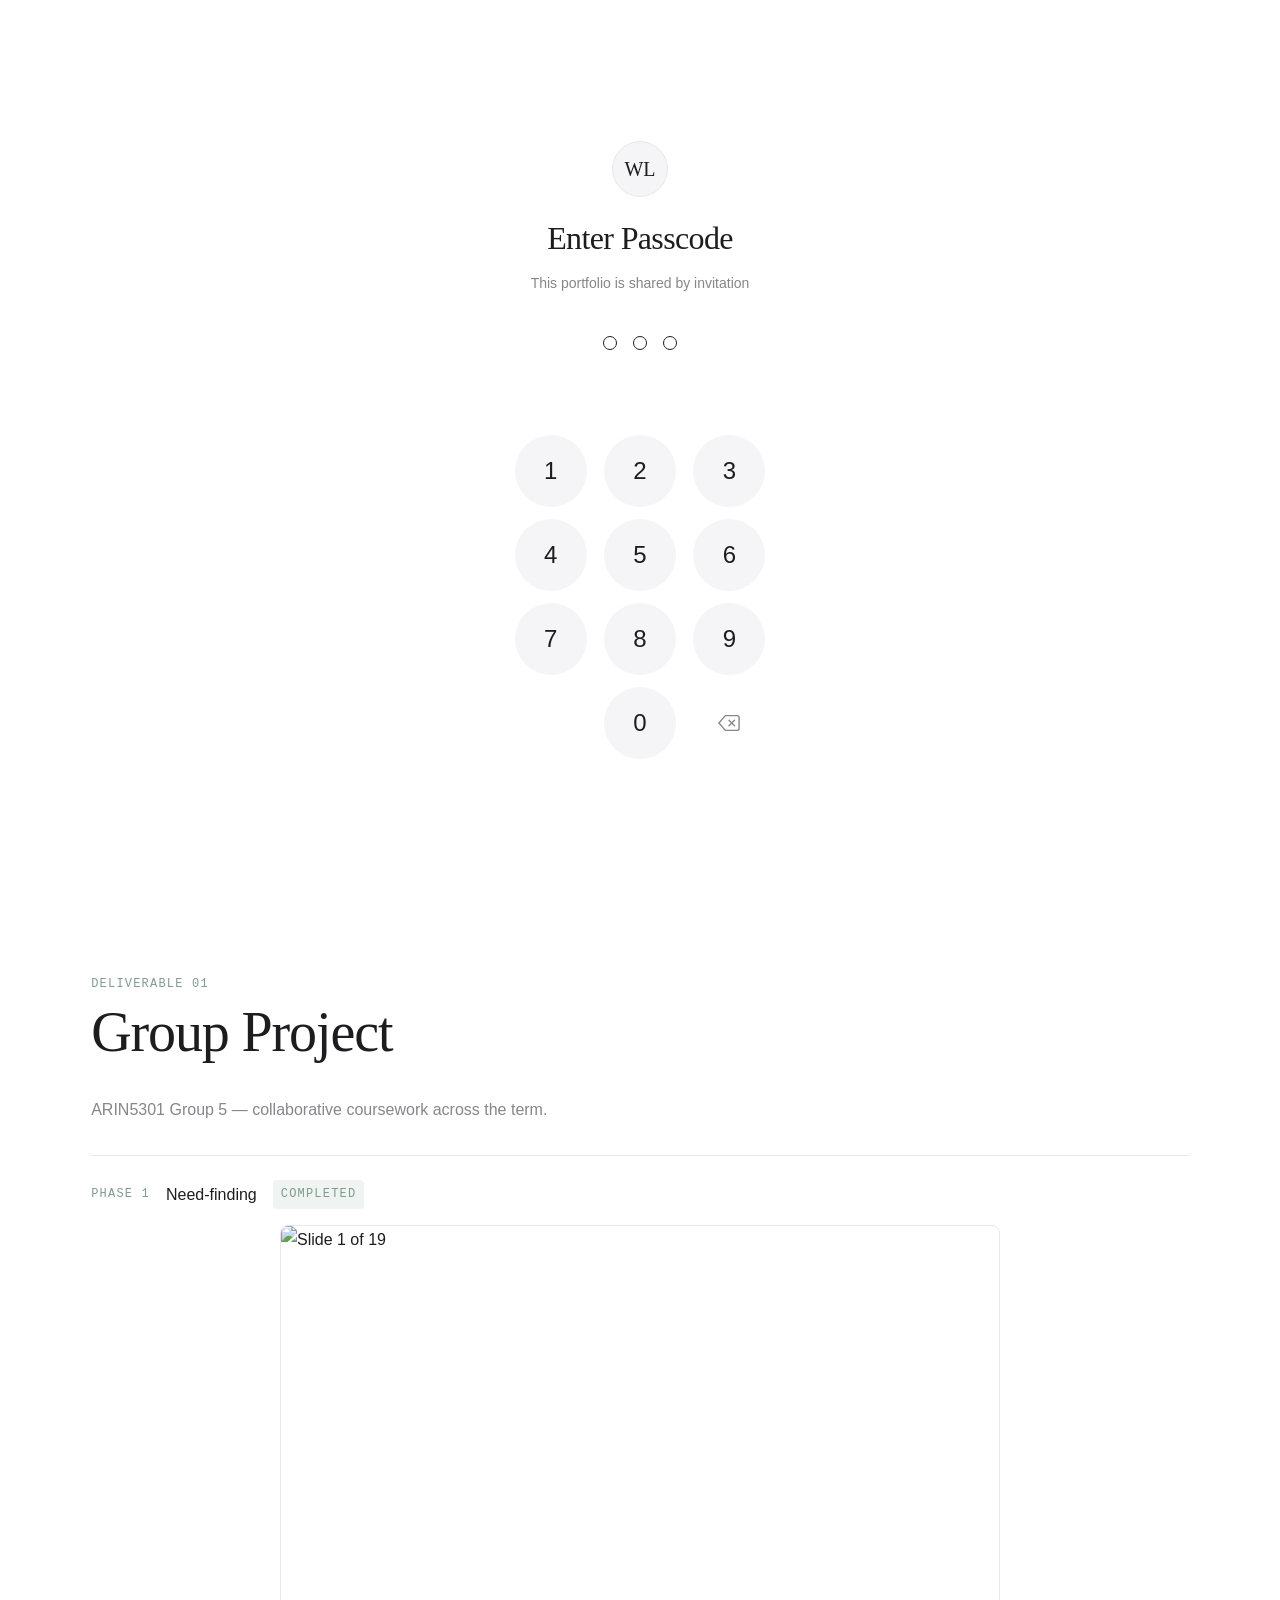
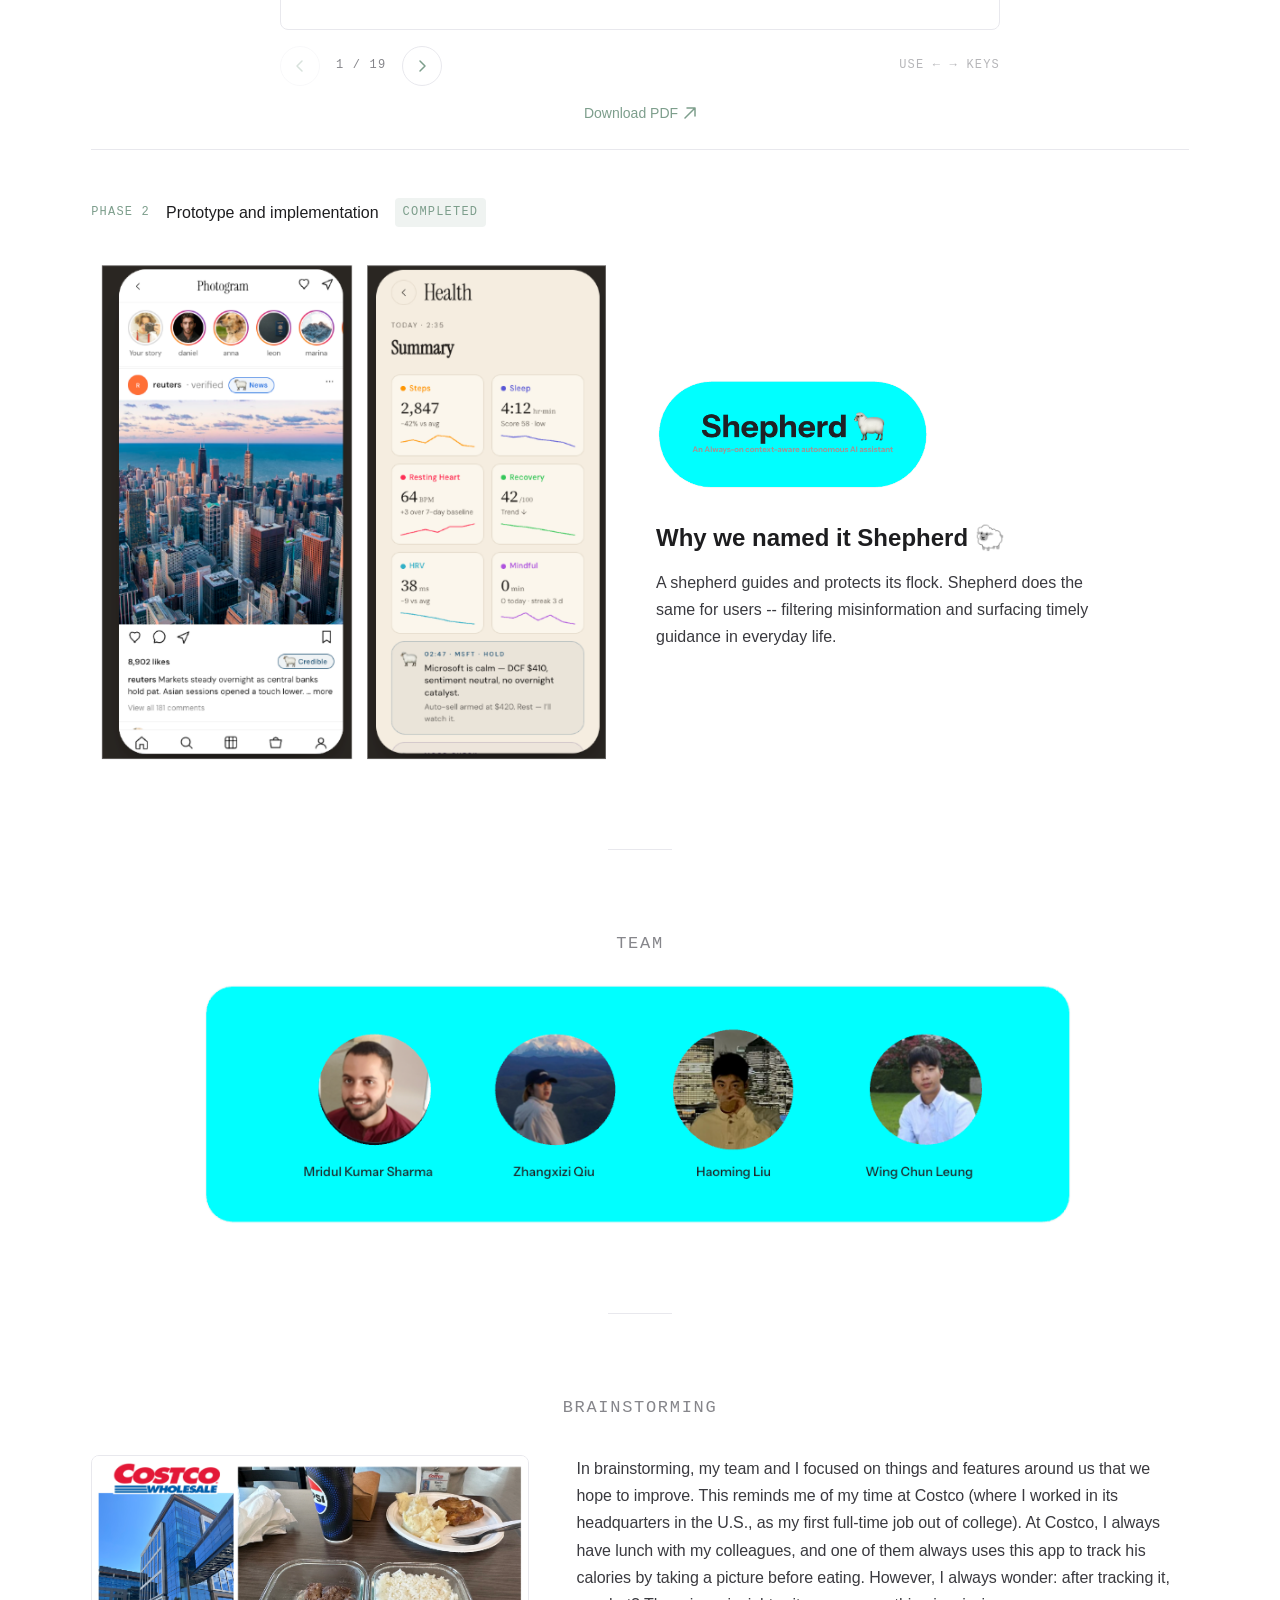
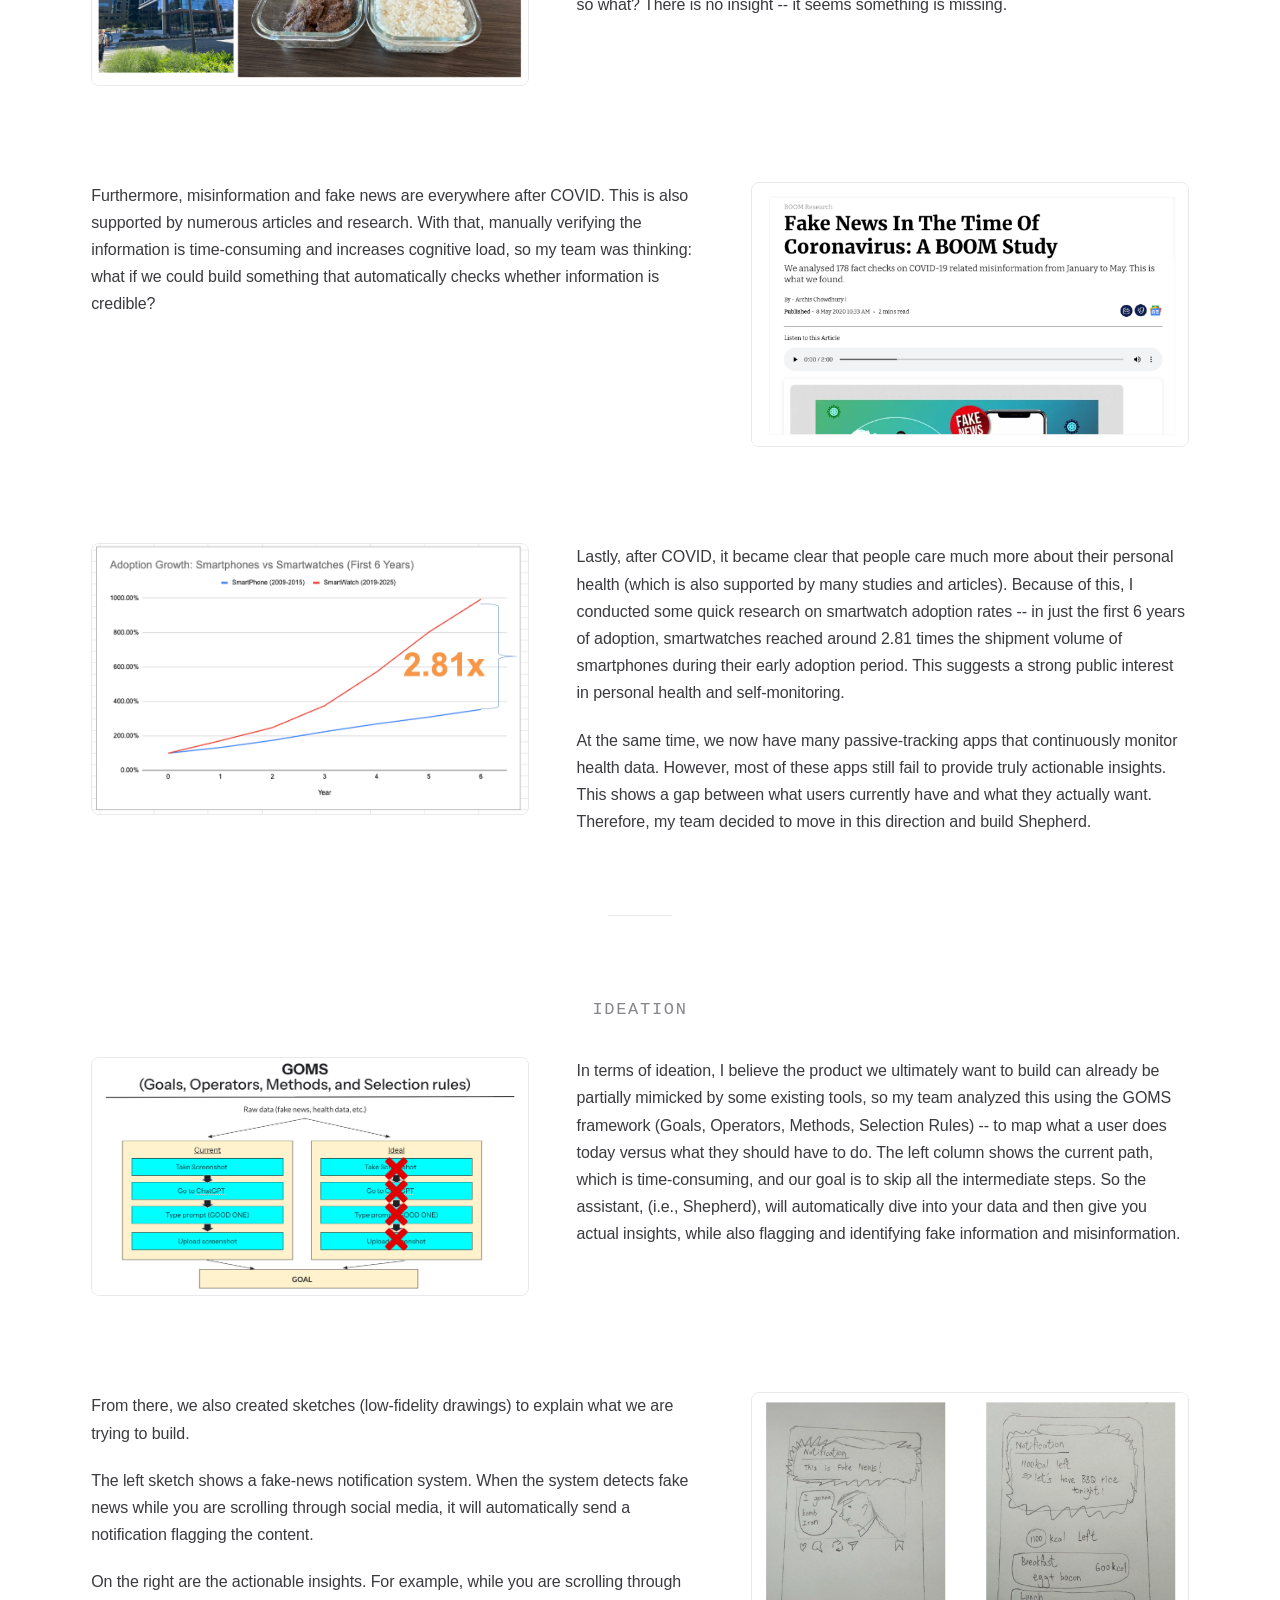
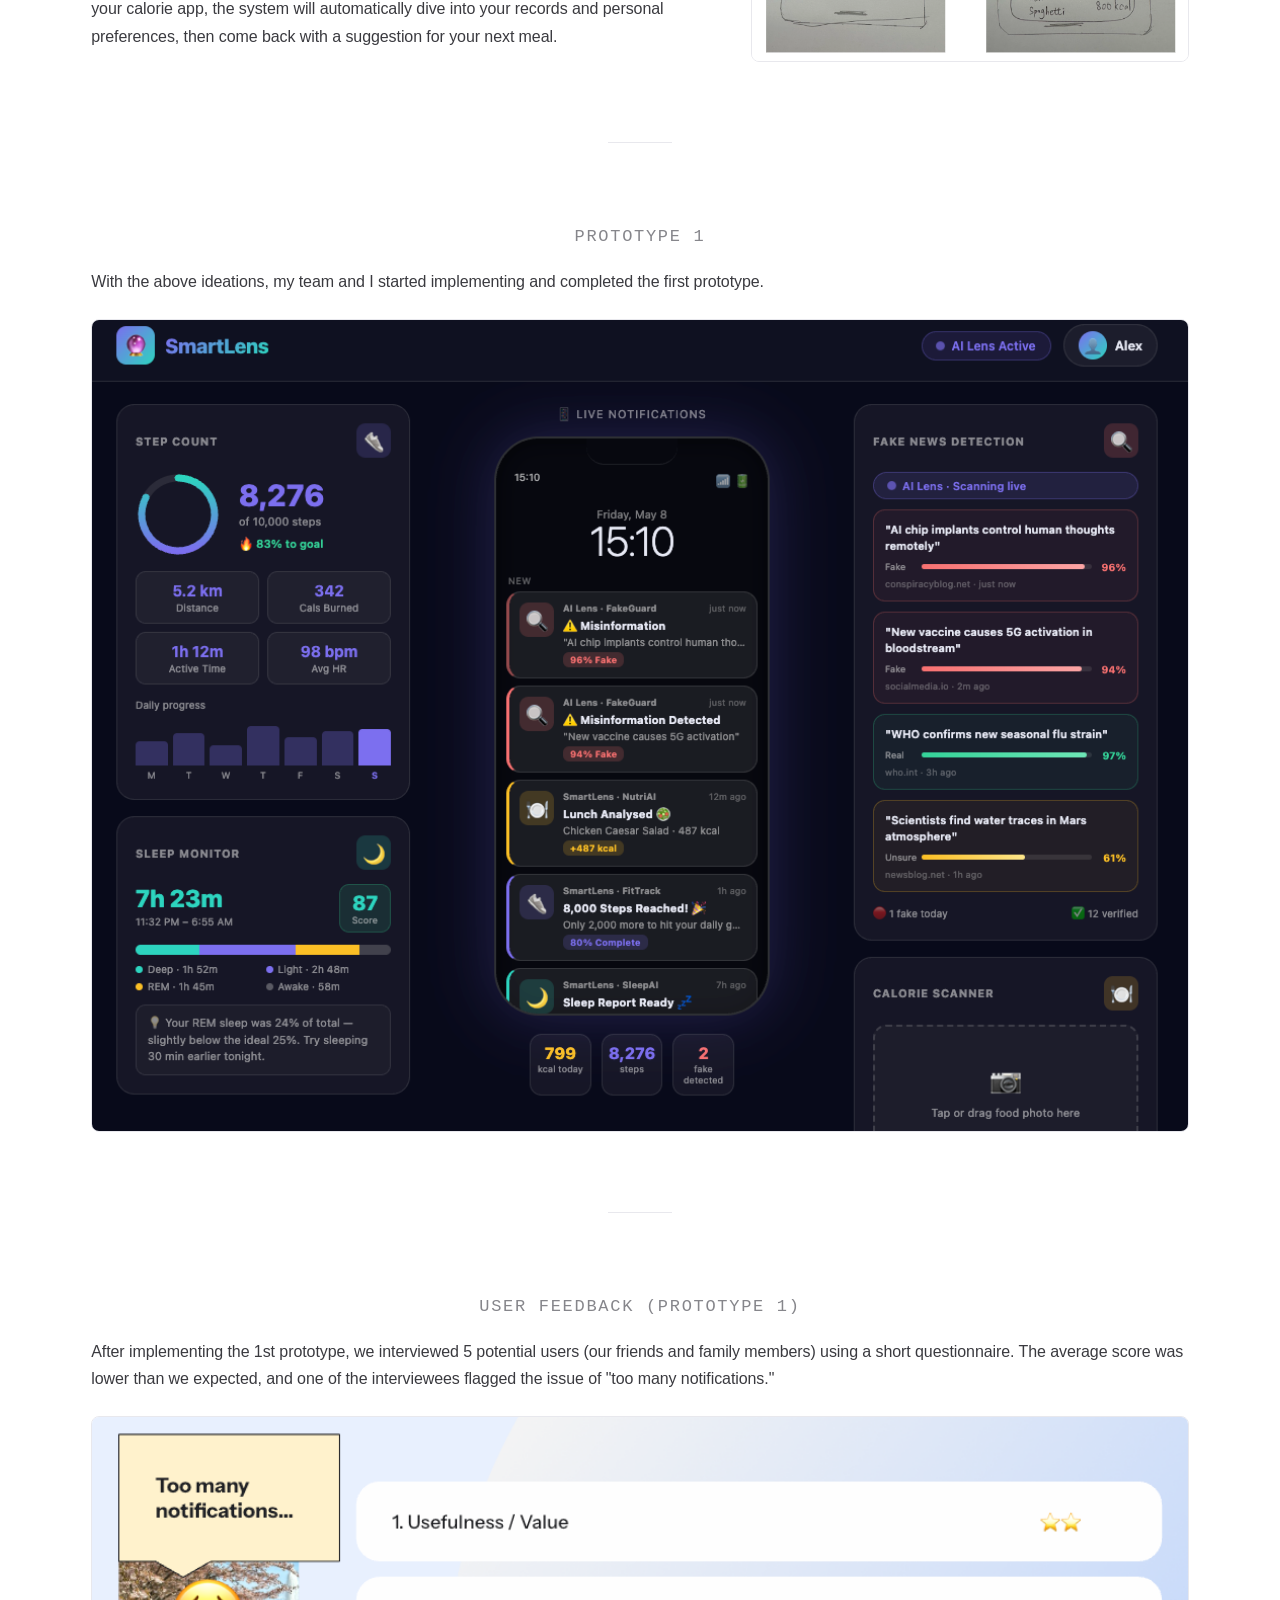
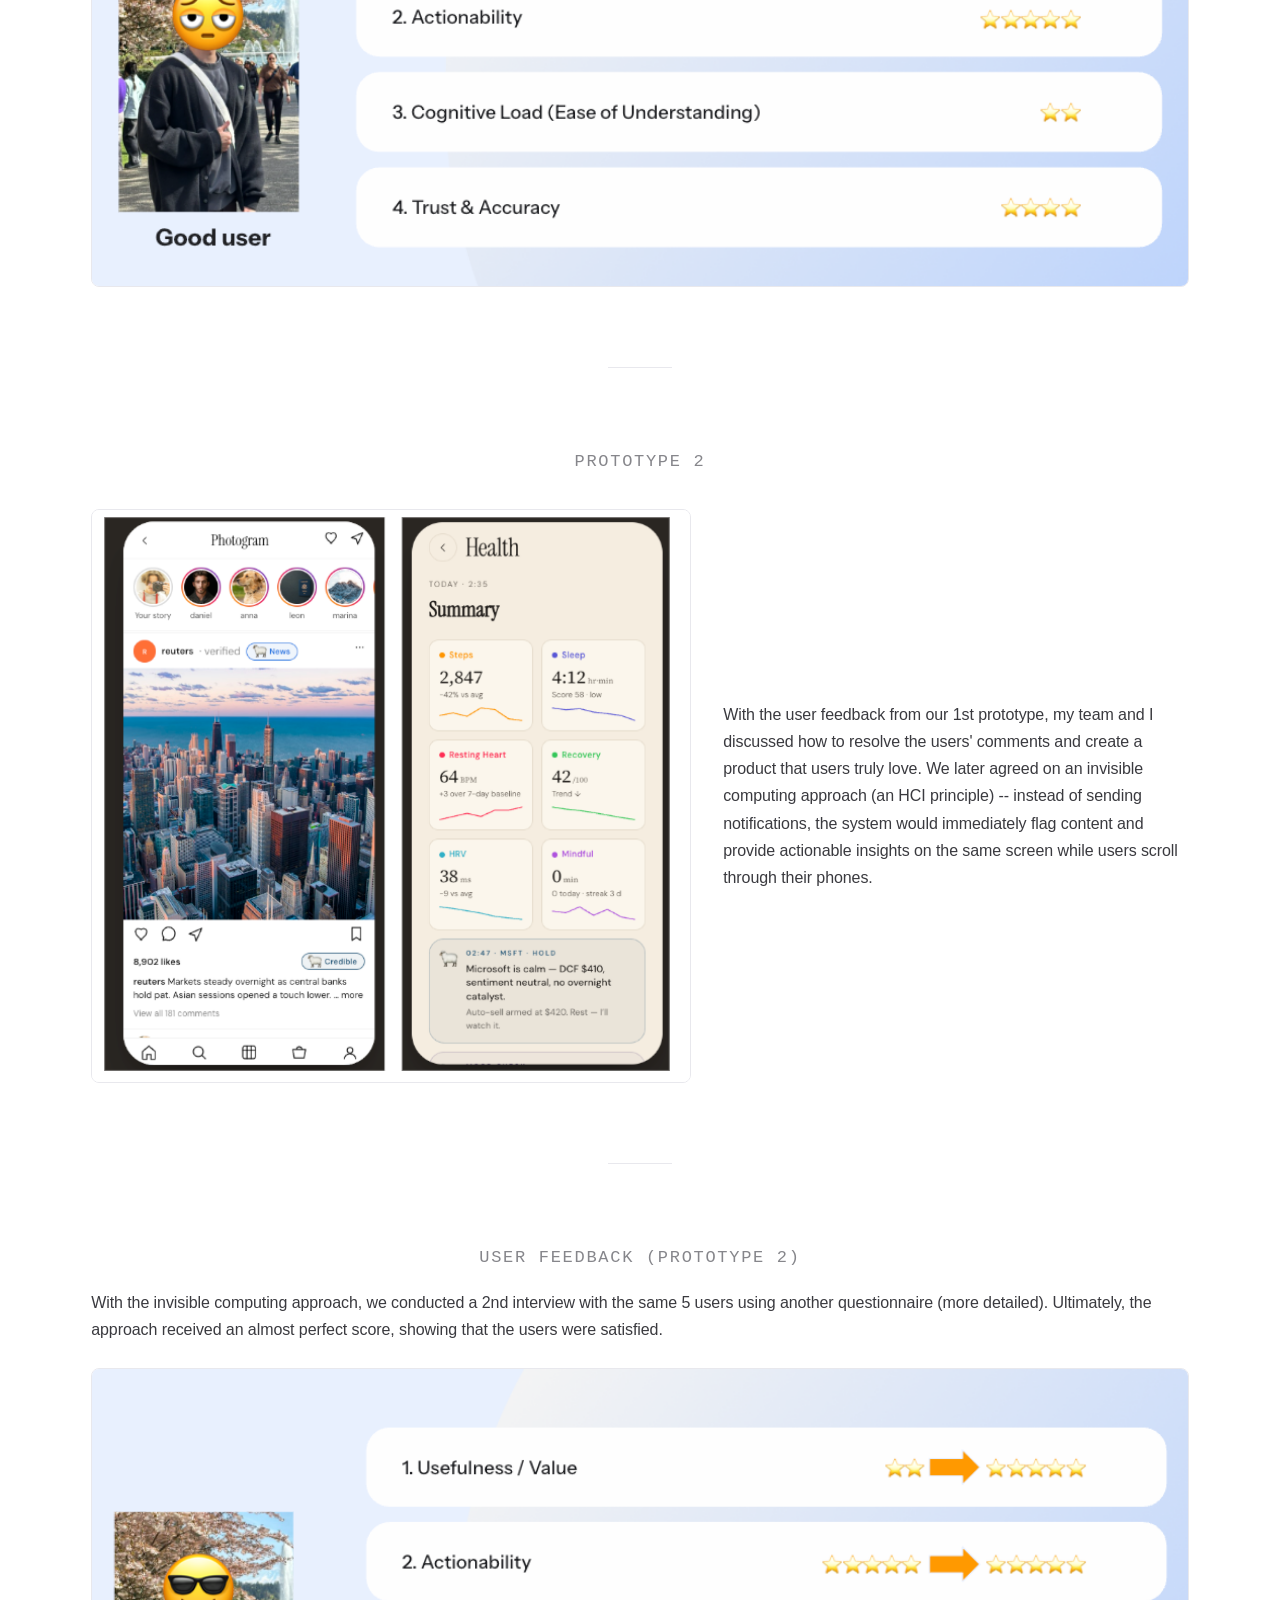
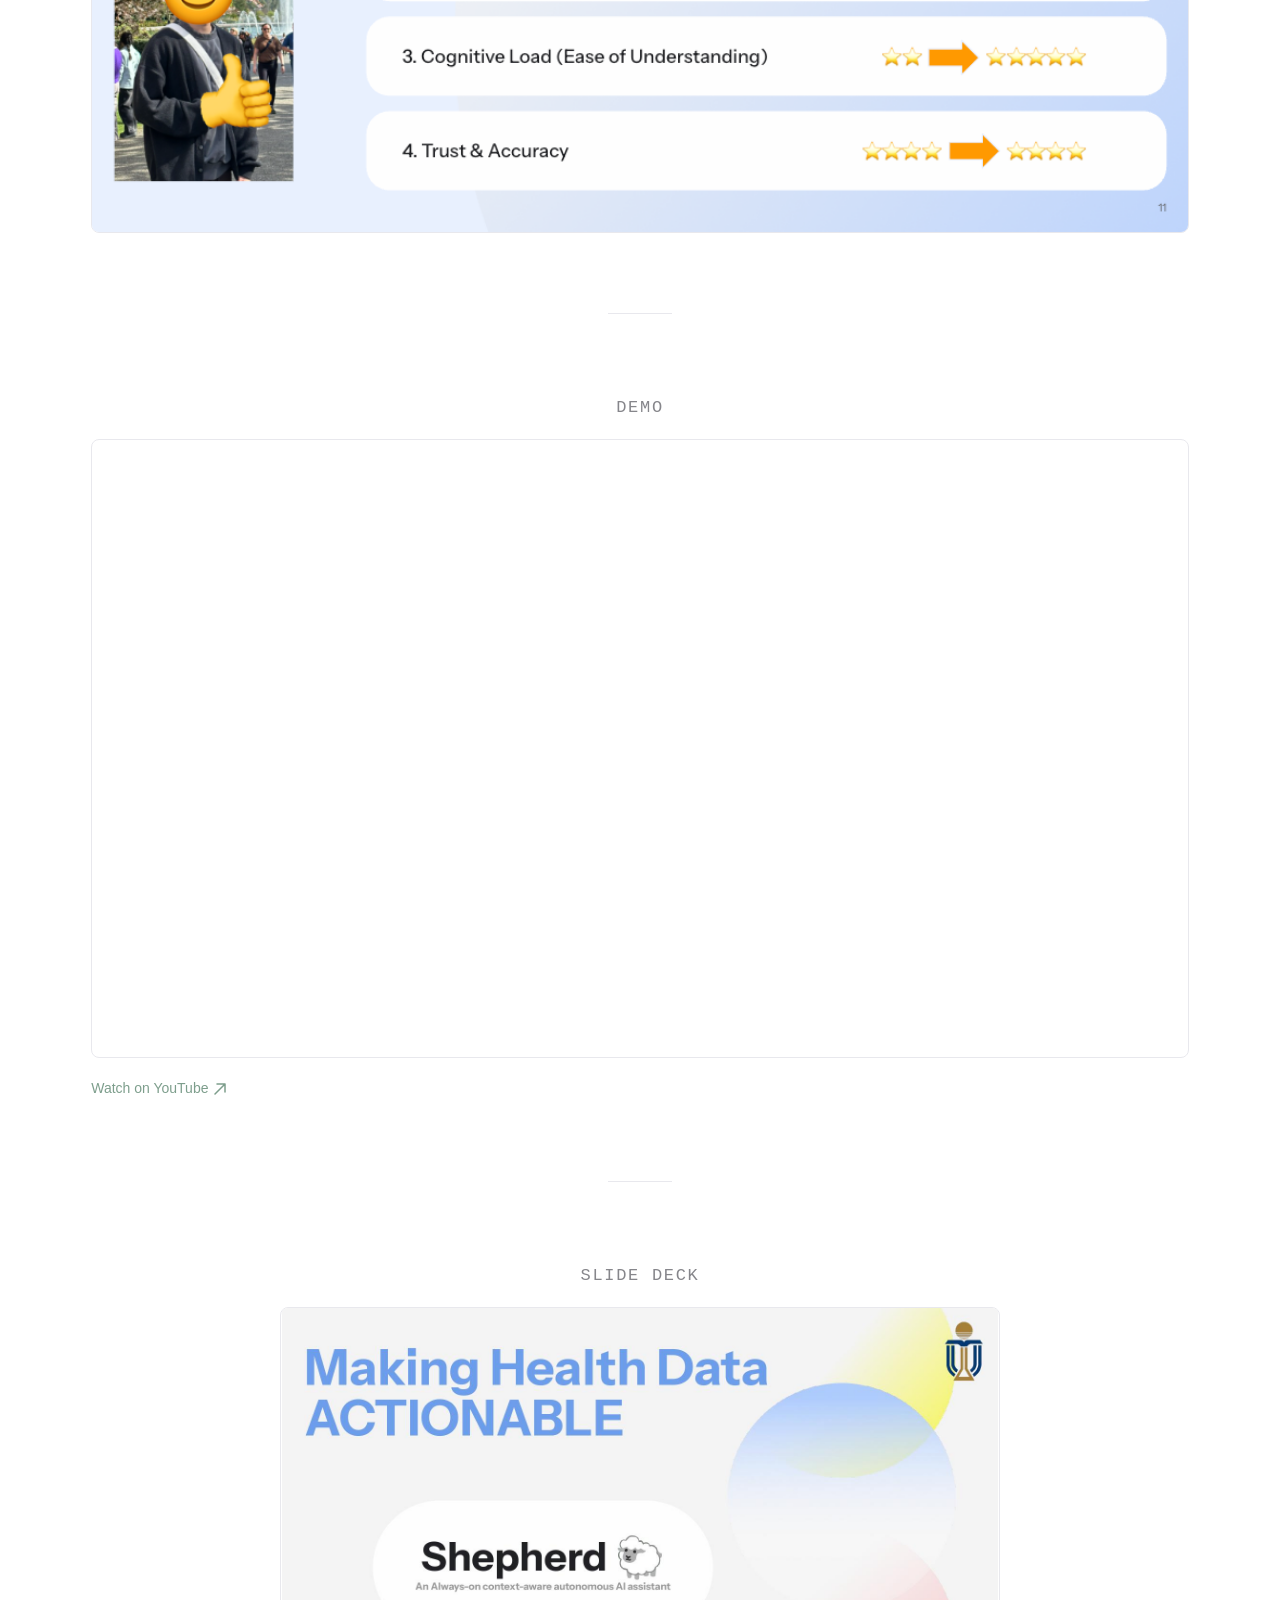
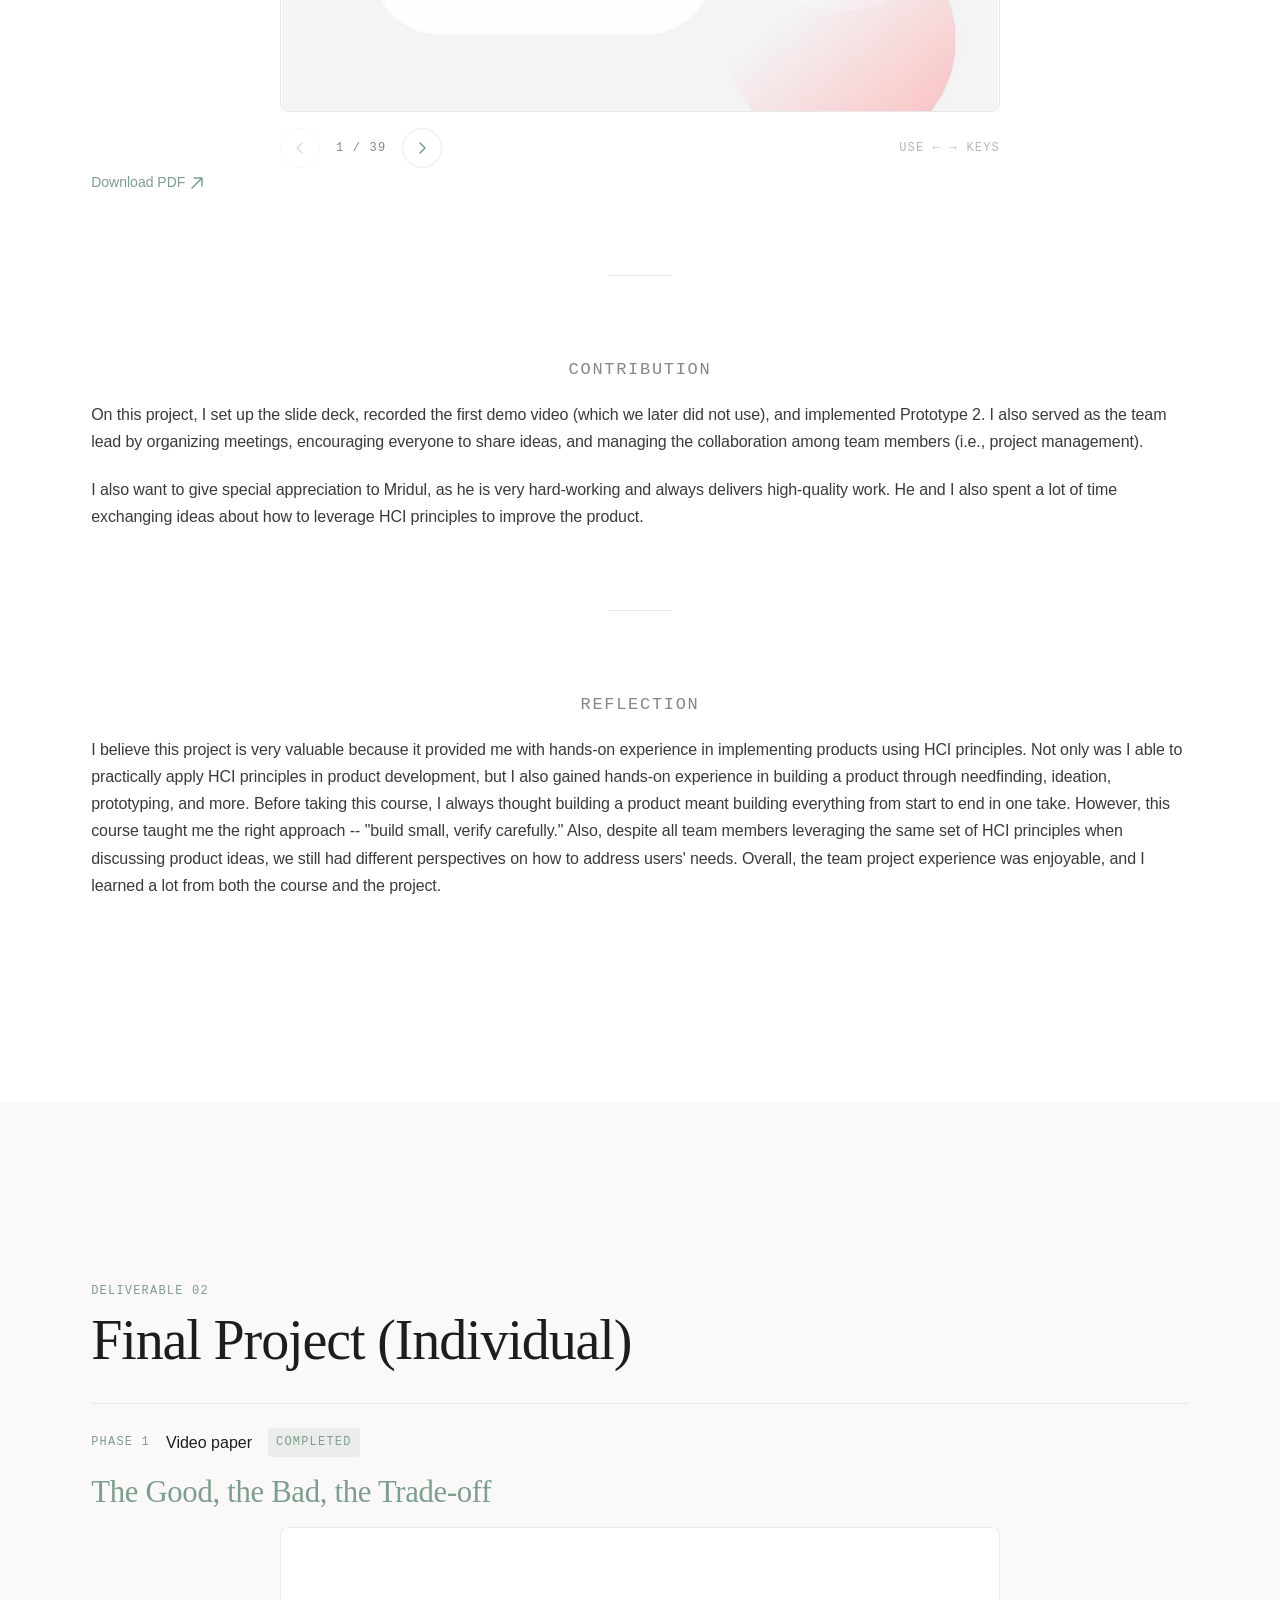
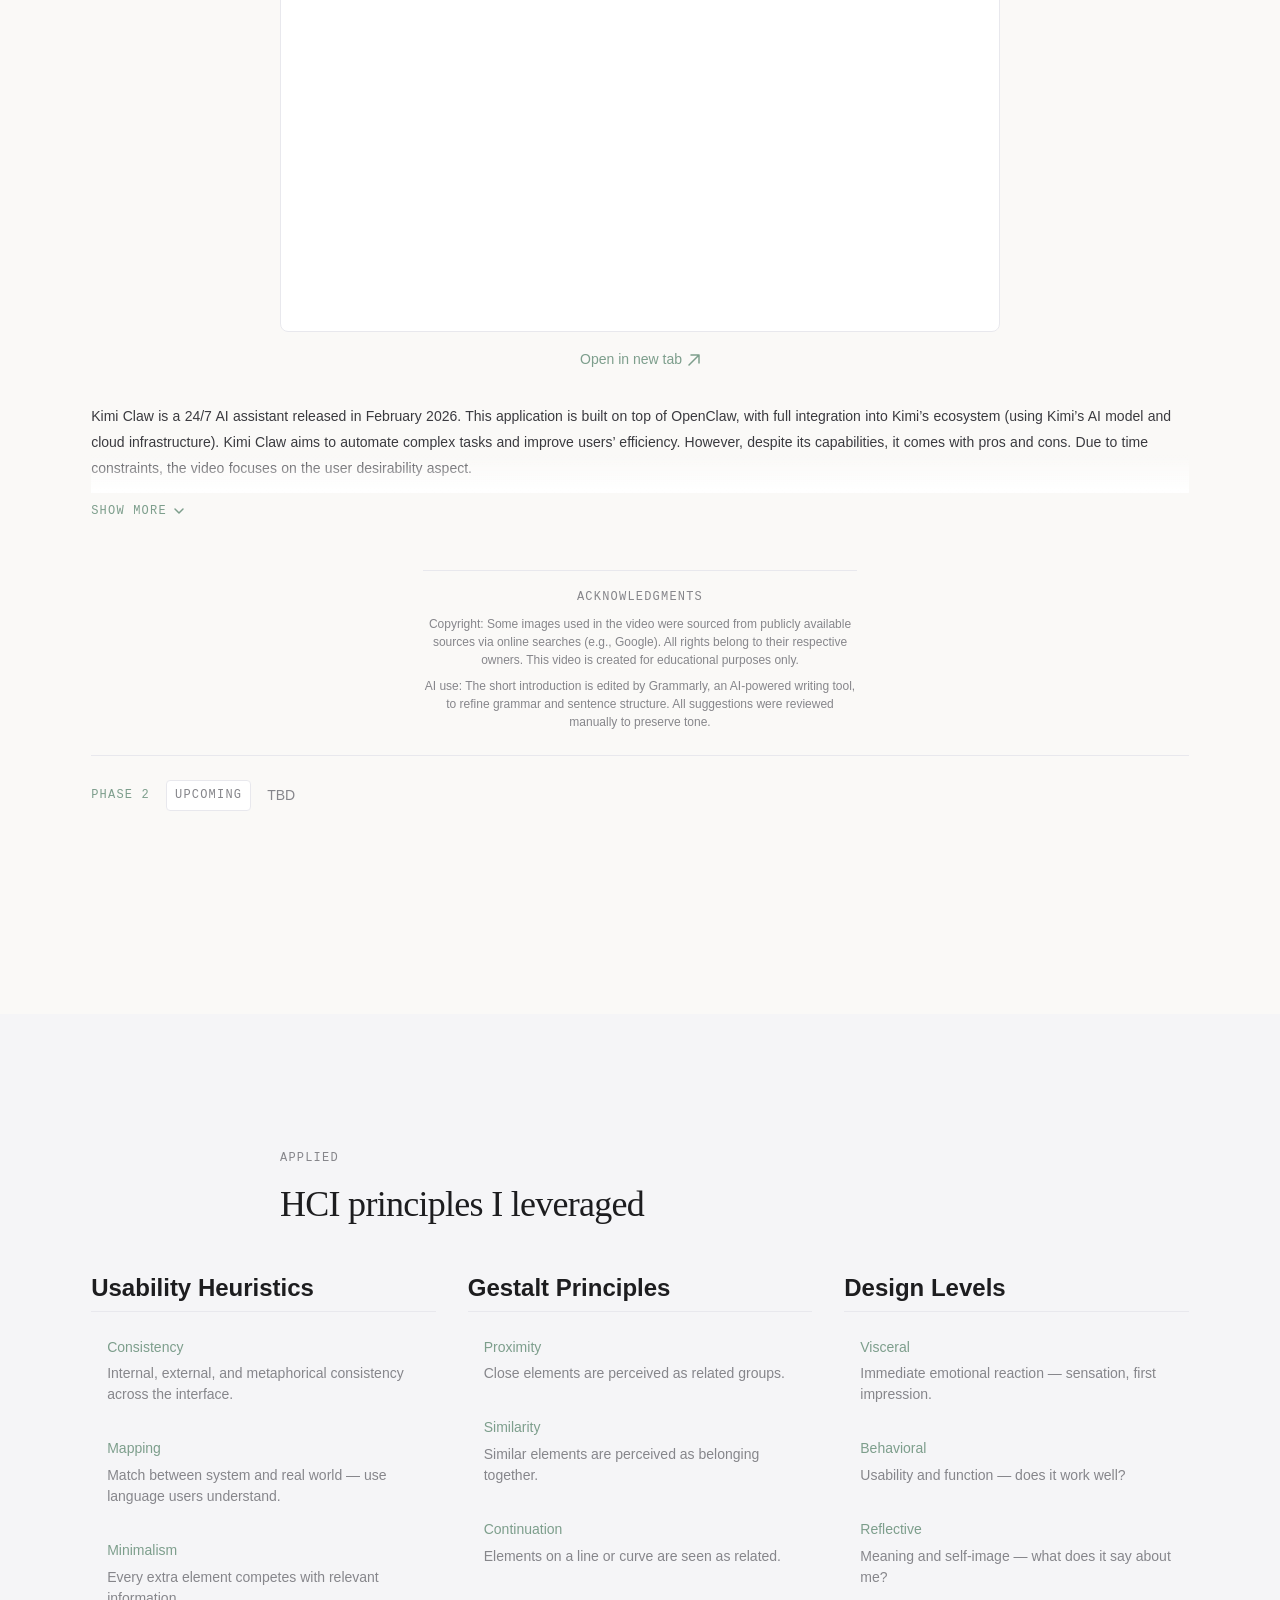
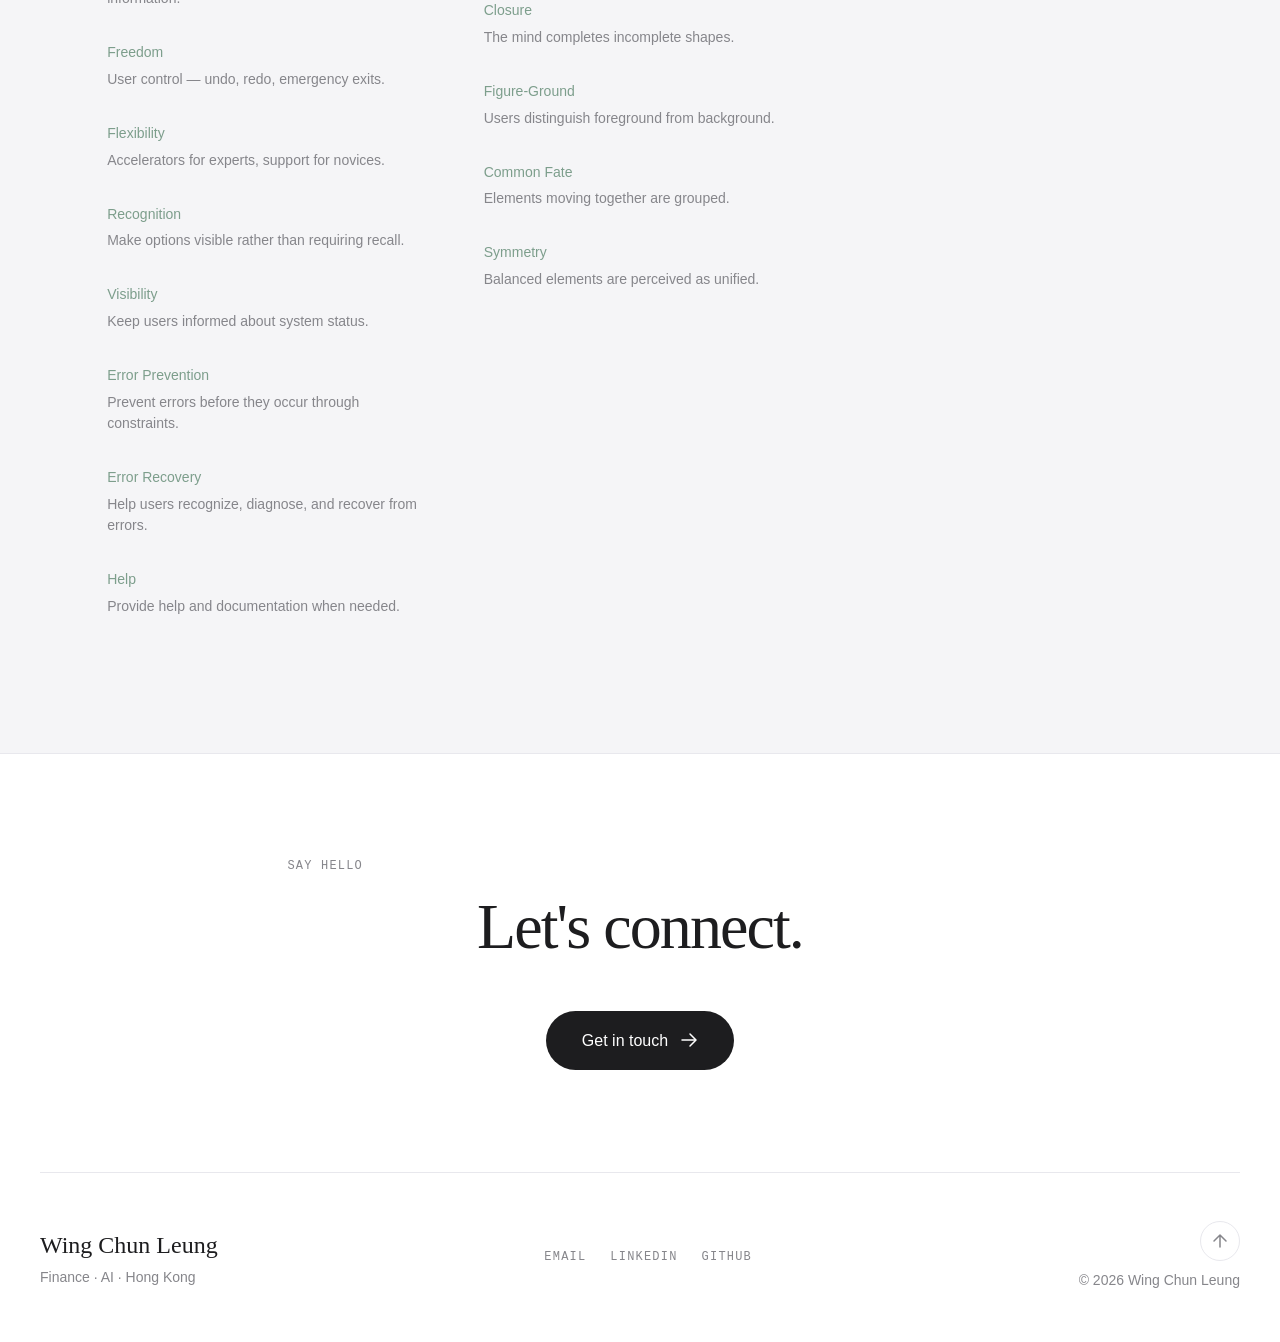
==== commit ea94ba6f: "Sub-section eyebrows: center-align and bump to 17px The Phase 2 sub-section labels (Team / Brainstor" ====
--- a/hci/index.html
+++ b/hci/index.html
@@ -4,7 +4,7 @@
           --color-link-hover: #7d9e8c;
         }
       </style><link rel="stylesheet" href="/_astro/Footer.ByhJtsxI.css">
-<link rel="stylesheet" href="/_astro/index@_@astro.B8Bl_WlM.css"></head> <body> <div class="lock-screen" id="lockScreen" role="dialog" aria-label="Enter passcode" aria-modal="true" data-astro-cid-4mwaitza> <div class="lock-content" data-astro-cid-4mwaitza> <div class="lock-brand" aria-hidden="true" data-astro-cid-4mwaitza> <span class="lock-monogram" data-astro-cid-4mwaitza>WL</span> </div> <h1 class="lock-title" data-astro-cid-4mwaitza>Enter Passcode</h1> <p class="lock-subtitle" data-astro-cid-4mwaitza>This portfolio is shared by invitation</p> <div class="pin-dots" id="pinDots" aria-hidden="true" data-astro-cid-4mwaitza> <span class="pin-dot" data-astro-cid-4mwaitza></span> <span class="pin-dot" data-astro-cid-4mwaitza></span> <span class="pin-dot" data-astro-cid-4mwaitza></span> </div> <label for="pinInput" class="sr-only" data-astro-cid-4mwaitza>3-digit passcode</label> <input id="pinInput" type="text" inputmode="numeric" pattern="[0-9]*" maxlength="3" autocomplete="off" class="pin-hidden-input" autofocus data-astro-cid-4mwaitza> <p class="lock-error" id="lockError" aria-live="polite" data-astro-cid-4mwaitza></p> <div class="pin-keypad" role="group" aria-label="Numeric keypad" data-astro-cid-4mwaitza> <button class="key" data-key="1" data-astro-cid-4mwaitza>1</button> <button class="key" data-key="2" data-astro-cid-4mwaitza>2</button> <button class="key" data-key="3" data-astro-cid-4mwaitza>3</button> <button class="key" data-key="4" data-astro-cid-4mwaitza>4</button> <button class="key" data-key="5" data-astro-cid-4mwaitza>5</button> <button class="key" data-key="6" data-astro-cid-4mwaitza>6</button> <button class="key" data-key="7" data-astro-cid-4mwaitza>7</button> <button class="key" data-key="8" data-astro-cid-4mwaitza>8</button> <button class="key" data-key="9" data-astro-cid-4mwaitza>9</button> <button class="key key-empty" disabled aria-hidden="true" data-astro-cid-4mwaitza></button> <button class="key" data-key="0" data-astro-cid-4mwaitza>0</button> <button class="key key-delete" data-key="delete" aria-label="Delete" data-astro-cid-4mwaitza> <svg width="22" height="22" viewBox="0 0 24 24" fill="none" stroke="currentColor" stroke-width="1.5" stroke-linecap="round" stroke-linejoin="round" data-astro-cid-4mwaitza> <path d="M21 4H8l-7 8 7 8h13a2 2 0 002-2V6a2 2 0 00-2-2z" data-astro-cid-4mwaitza></path> <line x1="18" y1="9" x2="12" y2="15" data-astro-cid-4mwaitza></line> <line x1="12" y1="9" x2="18" y2="15" data-astro-cid-4mwaitza></line> </svg> </button> </div> </div> </div>  <script type="module">const f="2b4da94214015b4281ac65905270bda4eefb97e08f5b4ae2f517b424ff77bfd9";const o=document.getElementById("lockScreen"),n=document.getElementById("pinInput"),a=document.querySelectorAll(".pin-dot"),i=document.getElementById("pinDots"),c=document.getElementById("lockError");let e="";sessionStorage.getItem("site-unlocked")==="1"?o?.remove():o&&(document.body.style.overflow="hidden",n?.focus(),n?.addEventListener("input",()=>{e=n.value.replace(/\D/g,"").slice(0,3),n.value=e,d(),e.length===3&&l()}),document.querySelectorAll(".key[data-key]").forEach(s=>{s.addEventListener("click",()=>{const t=s.dataset.key;t==="delete"?e=e.slice(0,-1):e.length<3&&(e+=t),n&&(n.value=e),d(),e.length===3&&l()})}),o.addEventListener("click",()=>n?.focus()));function d(){a.forEach((s,t)=>{s.classList.toggle("filled",t<e.length),s.classList.remove("error")}),c&&(c.textContent="")}async function m(s){const t=new TextEncoder().encode(s),r=await crypto.subtle.digest("SHA-256",t);return Array.from(new Uint8Array(r)).map(u=>u.toString(16).padStart(2,"0")).join("")}async function l(){await m(e)===f?(sessionStorage.setItem("site-unlocked","1"),a.forEach(t=>t.classList.add("filled")),document.body.style.overflow="",o?.classList.add("unlocked"),setTimeout(()=>{o?.classList.add("removed"),o?.remove(),window.dispatchEvent(new CustomEvent("site-unlocked"))},500)):(a.forEach(t=>t.classList.add("error")),i?.classList.add("shake"),c&&(c.textContent="Incorrect passcode"),setTimeout(()=>{i?.classList.remove("shake"),e="",n&&(n.value=""),d()},600))}</script> <a href="#main-content" class="skip-to-content">Skip to content</a> <header id="site-header" class="site-header" role="banner" data-astro-cid-3ef6ksr2> <div class="scroll-progress" id="scroll-progress" aria-hidden="true" data-astro-cid-3ef6ksr2></div> <nav class="container nav-container" role="navigation" aria-label="Main navigation" data-astro-cid-3ef6ksr2> <a href="/" class="nav-logo" aria-label="Wing Chun Leung — Home" data-astro-cid-3ef6ksr2> <span class="logo-text" data-astro-cid-3ef6ksr2>WCL</span> </a> <ul class="nav-links" role="list" data-astro-cid-3ef6ksr2> <li data-astro-cid-3ef6ksr2> <a href="/about/" class="nav-link" data-astro-cid-3ef6ksr2> About </a> </li><li data-astro-cid-3ef6ksr2> <a href="/projects/" class="nav-link" data-astro-cid-3ef6ksr2> Projects </a> </li><li data-astro-cid-3ef6ksr2> <a href="/hci/" class="nav-link active" aria-current="page" data-astro-cid-3ef6ksr2> HCI </a> </li><li data-astro-cid-3ef6ksr2> <a href="/contact/" class="nav-link" data-astro-cid-3ef6ksr2> Contact </a> </li> </ul> <!-- Mobile menu toggle --> <button class="menu-toggle" aria-label="Toggle navigation menu" aria-expanded="false" aria-controls="mobile-menu" data-astro-cid-3ef6ksr2> <span class="menu-bar" data-astro-cid-3ef6ksr2></span> <span class="menu-bar" data-astro-cid-3ef6ksr2></span> </button> </nav> </header> <!-- Mobile menu overlay — OUTSIDE header to avoid backdrop-filter inheritance --> <div id="mobile-menu" class="mobile-menu" role="dialog" aria-label="Navigation menu" hidden data-astro-cid-3ef6ksr2> <ul class="mobile-nav-links" role="list" data-astro-cid-3ef6ksr2> <li data-astro-cid-3ef6ksr2> <a href="/about/" class="mobile-nav-link" data-astro-cid-3ef6ksr2> About </a> </li><li data-astro-cid-3ef6ksr2> <a href="/projects/" class="mobile-nav-link" data-astro-cid-3ef6ksr2> Projects </a> </li><li data-astro-cid-3ef6ksr2> <a href="/hci/" class="mobile-nav-link active" data-astro-cid-3ef6ksr2> HCI </a> </li><li data-astro-cid-3ef6ksr2> <a href="/contact/" class="mobile-nav-link" data-astro-cid-3ef6ksr2> Contact </a> </li> </ul> </div>  <script type="module">const r=document.getElementById("site-header"),d=document.getElementById("scroll-progress");if(r){const t=()=>{const n=window.scrollY;if(r.classList.toggle("scrolled",n>50),n>50){const o=Math.min(n/300,1);r.style.setProperty("--header-shadow",`0 1px ${4+o*8}px rgba(0,0,0,${.02+o*.04})`)}else r.style.removeProperty("--header-shadow");if(d){const o=document.documentElement.scrollHeight-window.innerHeight,l=o>0?n/o*100:0;d.style.width=`${l}%`}};window.addEventListener("scroll",t,{passive:!0}),t()}const s=document.querySelector(".menu-toggle"),e=document.getElementById("mobile-menu");s&&e&&(s.addEventListener("click",()=>{const t=s.getAttribute("aria-expanded")==="true";s.setAttribute("aria-expanded",String(!t)),t?(e.classList.remove("open"),setTimeout(()=>{e.hidden=!0},300),document.body.style.overflow=""):(e.hidden=!1,requestAnimationFrame(()=>e.classList.add("open")),document.body.style.overflow="hidden")}),e.querySelectorAll("a").forEach(t=>{t.addEventListener("click",()=>{s.setAttribute("aria-expanded","false"),e.classList.remove("open"),setTimeout(()=>{e.hidden=!0},300),document.body.style.overflow=""})}));</script> <main id="main-content">   <section class="page-hero hci-hero" data-astro-cid-6cl3lugn> <div class="container content" data-astro-cid-6cl3lugn> <span class="section-label" data-astro-cid-6cl3lugn>ARIN5301</span> <h1 data-astro-cid-6cl3lugn>Human-Computer<br data-astro-cid-6cl3lugn>Interaction</h1> <p class="page-subtitle" data-astro-cid-6cl3lugn>
+<link rel="stylesheet" href="/_astro/index@_@astro.CxELORrD.css"></head> <body> <div class="lock-screen" id="lockScreen" role="dialog" aria-label="Enter passcode" aria-modal="true" data-astro-cid-4mwaitza> <div class="lock-content" data-astro-cid-4mwaitza> <div class="lock-brand" aria-hidden="true" data-astro-cid-4mwaitza> <span class="lock-monogram" data-astro-cid-4mwaitza>WL</span> </div> <h1 class="lock-title" data-astro-cid-4mwaitza>Enter Passcode</h1> <p class="lock-subtitle" data-astro-cid-4mwaitza>This portfolio is shared by invitation</p> <div class="pin-dots" id="pinDots" aria-hidden="true" data-astro-cid-4mwaitza> <span class="pin-dot" data-astro-cid-4mwaitza></span> <span class="pin-dot" data-astro-cid-4mwaitza></span> <span class="pin-dot" data-astro-cid-4mwaitza></span> </div> <label for="pinInput" class="sr-only" data-astro-cid-4mwaitza>3-digit passcode</label> <input id="pinInput" type="text" inputmode="numeric" pattern="[0-9]*" maxlength="3" autocomplete="off" class="pin-hidden-input" autofocus data-astro-cid-4mwaitza> <p class="lock-error" id="lockError" aria-live="polite" data-astro-cid-4mwaitza></p> <div class="pin-keypad" role="group" aria-label="Numeric keypad" data-astro-cid-4mwaitza> <button class="key" data-key="1" data-astro-cid-4mwaitza>1</button> <button class="key" data-key="2" data-astro-cid-4mwaitza>2</button> <button class="key" data-key="3" data-astro-cid-4mwaitza>3</button> <button class="key" data-key="4" data-astro-cid-4mwaitza>4</button> <button class="key" data-key="5" data-astro-cid-4mwaitza>5</button> <button class="key" data-key="6" data-astro-cid-4mwaitza>6</button> <button class="key" data-key="7" data-astro-cid-4mwaitza>7</button> <button class="key" data-key="8" data-astro-cid-4mwaitza>8</button> <button class="key" data-key="9" data-astro-cid-4mwaitza>9</button> <button class="key key-empty" disabled aria-hidden="true" data-astro-cid-4mwaitza></button> <button class="key" data-key="0" data-astro-cid-4mwaitza>0</button> <button class="key key-delete" data-key="delete" aria-label="Delete" data-astro-cid-4mwaitza> <svg width="22" height="22" viewBox="0 0 24 24" fill="none" stroke="currentColor" stroke-width="1.5" stroke-linecap="round" stroke-linejoin="round" data-astro-cid-4mwaitza> <path d="M21 4H8l-7 8 7 8h13a2 2 0 002-2V6a2 2 0 00-2-2z" data-astro-cid-4mwaitza></path> <line x1="18" y1="9" x2="12" y2="15" data-astro-cid-4mwaitza></line> <line x1="12" y1="9" x2="18" y2="15" data-astro-cid-4mwaitza></line> </svg> </button> </div> </div> </div>  <script type="module">const f="2b4da94214015b4281ac65905270bda4eefb97e08f5b4ae2f517b424ff77bfd9";const o=document.getElementById("lockScreen"),n=document.getElementById("pinInput"),a=document.querySelectorAll(".pin-dot"),i=document.getElementById("pinDots"),c=document.getElementById("lockError");let e="";sessionStorage.getItem("site-unlocked")==="1"?o?.remove():o&&(document.body.style.overflow="hidden",n?.focus(),n?.addEventListener("input",()=>{e=n.value.replace(/\D/g,"").slice(0,3),n.value=e,d(),e.length===3&&l()}),document.querySelectorAll(".key[data-key]").forEach(s=>{s.addEventListener("click",()=>{const t=s.dataset.key;t==="delete"?e=e.slice(0,-1):e.length<3&&(e+=t),n&&(n.value=e),d(),e.length===3&&l()})}),o.addEventListener("click",()=>n?.focus()));function d(){a.forEach((s,t)=>{s.classList.toggle("filled",t<e.length),s.classList.remove("error")}),c&&(c.textContent="")}async function m(s){const t=new TextEncoder().encode(s),r=await crypto.subtle.digest("SHA-256",t);return Array.from(new Uint8Array(r)).map(u=>u.toString(16).padStart(2,"0")).join("")}async function l(){await m(e)===f?(sessionStorage.setItem("site-unlocked","1"),a.forEach(t=>t.classList.add("filled")),document.body.style.overflow="",o?.classList.add("unlocked"),setTimeout(()=>{o?.classList.add("removed"),o?.remove(),window.dispatchEvent(new CustomEvent("site-unlocked"))},500)):(a.forEach(t=>t.classList.add("error")),i?.classList.add("shake"),c&&(c.textContent="Incorrect passcode"),setTimeout(()=>{i?.classList.remove("shake"),e="",n&&(n.value=""),d()},600))}</script> <a href="#main-content" class="skip-to-content">Skip to content</a> <header id="site-header" class="site-header" role="banner" data-astro-cid-3ef6ksr2> <div class="scroll-progress" id="scroll-progress" aria-hidden="true" data-astro-cid-3ef6ksr2></div> <nav class="container nav-container" role="navigation" aria-label="Main navigation" data-astro-cid-3ef6ksr2> <a href="/" class="nav-logo" aria-label="Wing Chun Leung — Home" data-astro-cid-3ef6ksr2> <span class="logo-text" data-astro-cid-3ef6ksr2>WCL</span> </a> <ul class="nav-links" role="list" data-astro-cid-3ef6ksr2> <li data-astro-cid-3ef6ksr2> <a href="/about/" class="nav-link" data-astro-cid-3ef6ksr2> About </a> </li><li data-astro-cid-3ef6ksr2> <a href="/projects/" class="nav-link" data-astro-cid-3ef6ksr2> Projects </a> </li><li data-astro-cid-3ef6ksr2> <a href="/hci/" class="nav-link active" aria-current="page" data-astro-cid-3ef6ksr2> HCI </a> </li><li data-astro-cid-3ef6ksr2> <a href="/contact/" class="nav-link" data-astro-cid-3ef6ksr2> Contact </a> </li> </ul> <!-- Mobile menu toggle --> <button class="menu-toggle" aria-label="Toggle navigation menu" aria-expanded="false" aria-controls="mobile-menu" data-astro-cid-3ef6ksr2> <span class="menu-bar" data-astro-cid-3ef6ksr2></span> <span class="menu-bar" data-astro-cid-3ef6ksr2></span> </button> </nav> </header> <!-- Mobile menu overlay — OUTSIDE header to avoid backdrop-filter inheritance --> <div id="mobile-menu" class="mobile-menu" role="dialog" aria-label="Navigation menu" hidden data-astro-cid-3ef6ksr2> <ul class="mobile-nav-links" role="list" data-astro-cid-3ef6ksr2> <li data-astro-cid-3ef6ksr2> <a href="/about/" class="mobile-nav-link" data-astro-cid-3ef6ksr2> About </a> </li><li data-astro-cid-3ef6ksr2> <a href="/projects/" class="mobile-nav-link" data-astro-cid-3ef6ksr2> Projects </a> </li><li data-astro-cid-3ef6ksr2> <a href="/hci/" class="mobile-nav-link active" data-astro-cid-3ef6ksr2> HCI </a> </li><li data-astro-cid-3ef6ksr2> <a href="/contact/" class="mobile-nav-link" data-astro-cid-3ef6ksr2> Contact </a> </li> </ul> </div>  <script type="module">const r=document.getElementById("site-header"),d=document.getElementById("scroll-progress");if(r){const t=()=>{const n=window.scrollY;if(r.classList.toggle("scrolled",n>50),n>50){const o=Math.min(n/300,1);r.style.setProperty("--header-shadow",`0 1px ${4+o*8}px rgba(0,0,0,${.02+o*.04})`)}else r.style.removeProperty("--header-shadow");if(d){const o=document.documentElement.scrollHeight-window.innerHeight,l=o>0?n/o*100:0;d.style.width=`${l}%`}};window.addEventListener("scroll",t,{passive:!0}),t()}const s=document.querySelector(".menu-toggle"),e=document.getElementById("mobile-menu");s&&e&&(s.addEventListener("click",()=>{const t=s.getAttribute("aria-expanded")==="true";s.setAttribute("aria-expanded",String(!t)),t?(e.classList.remove("open"),setTimeout(()=>{e.hidden=!0},300),document.body.style.overflow=""):(e.hidden=!1,requestAnimationFrame(()=>e.classList.add("open")),document.body.style.overflow="hidden")}),e.querySelectorAll("a").forEach(t=>{t.addEventListener("click",()=>{s.setAttribute("aria-expanded","false"),e.classList.remove("open"),setTimeout(()=>{e.hidden=!0},300),document.body.style.overflow=""})}));</script> <main id="main-content">   <section class="page-hero hci-hero" data-astro-cid-6cl3lugn> <div class="container content" data-astro-cid-6cl3lugn> <span class="section-label" data-astro-cid-6cl3lugn>ARIN5301</span> <h1 data-astro-cid-6cl3lugn>Human-Computer<br data-astro-cid-6cl3lugn>Interaction</h1> <p class="page-subtitle" data-astro-cid-6cl3lugn>
 Coursework from Prof. Xiaojuan Ma's HCI course at HKUST.
 </p> </div> </section>  <section class="coursework-toc-section" aria-label="Section navigation" data-astro-cid-6cl3lugn> <div class="container" data-astro-cid-6cl3lugn> <nav class="coursework-toc" data-animate="reveal" data-astro-cid-6cl3lugn> <span class="coursework-toc-label section-label" data-astro-cid-6cl3lugn>Sections</span> <ol class="coursework-toc-list" role="list" data-astro-cid-6cl3lugn> <li data-astro-cid-6cl3lugn> <a href="#assignment-group-project" class="coursework-toc-link" data-astro-cid-6cl3lugn> <span class="coursework-toc-num" data-astro-cid-6cl3lugn>01</span> <span class="coursework-toc-title" data-astro-cid-6cl3lugn>Group Project</span> </a> </li><li data-astro-cid-6cl3lugn> <a href="#assignment-final-project" class="coursework-toc-link" data-astro-cid-6cl3lugn> <span class="coursework-toc-num" data-astro-cid-6cl3lugn>02</span> <span class="coursework-toc-title" data-astro-cid-6cl3lugn>Final Project (Individual)</span> </a> </li> <li data-astro-cid-6cl3lugn> <a href="#references" class="coursework-toc-link" data-astro-cid-6cl3lugn> <span class="coursework-toc-num" data-astro-cid-6cl3lugn>03</span> <span class="coursework-toc-title" data-astro-cid-6cl3lugn>HCI principles</span> </a> </li> </ol> </nav> </div> </section>  <section id="assignment-group-project" class="assignment-section assignment-section--first" aria-label="Group Project" data-astro-cid-6cl3lugn> <div class="container" data-astro-cid-6cl3lugn> <article class="deliverable" data-animate="reveal" data-astro-cid-6cl3lugn> <header class="deliverable-header" data-astro-cid-6cl3lugn> <span class="deliverable-eyebrow" data-astro-cid-6cl3lugn>Deliverable 01</span> <h3 class="deliverable-title" data-astro-cid-6cl3lugn>Group Project</h3> </header> <p class="deliverable-intro" data-astro-cid-6cl3lugn>ARIN5301 Group 5 — collaborative coursework across the term.</p> <ol class="phase-list" role="list" data-astro-cid-6cl3lugn> <li class="phase-item" data-astro-cid-6cl3lugn> <div class="phase phase-rich" data-astro-cid-6cl3lugn> <div class="phase-summary phase-summary-static" data-astro-cid-6cl3lugn> <span class="phase-summary-main" data-astro-cid-6cl3lugn> <span class="phase-num" data-astro-cid-6cl3lugn>Phase 1</span> <span class="phase-title" data-astro-cid-6cl3lugn>Need-finding</span> <span class="phase-status completed" data-astro-cid-6cl3lugn> Completed </span> </span> </div>    <div class="slide-viewer" tabindex="0" data-slide-viewer data-slide-count="19" aria-roledescription="carousel" aria-label="Group Project — Phase 1: Need-finding" data-astro-cid-6cl3lugn> <div class="slide-viewer-stage" data-astro-cid-6cl3lugn> <img class="slide-viewer-slide is-current" src="/files/group-project-slides/slide-01.jpg" alt="Slide 1 of 19" loading="eager" data-slide-index="0" draggable="false" data-astro-cid-6cl3lugn><img class="slide-viewer-slide" src="/files/group-project-slides/slide-02.jpg" alt="Slide 2 of 19" loading="lazy" data-slide-index="1" draggable="false" data-astro-cid-6cl3lugn><img class="slide-viewer-slide" src="/files/group-project-slides/slide-03.jpg" alt="Slide 3 of 19" loading="lazy" data-slide-index="2" draggable="false" data-astro-cid-6cl3lugn><img class="slide-viewer-slide" src="/files/group-project-slides/slide-04.jpg" alt="Slide 4 of 19" loading="lazy" data-slide-index="3" draggable="false" data-astro-cid-6cl3lugn><img class="slide-viewer-slide" src="/files/group-project-slides/slide-05.jpg" alt="Slide 5 of 19" loading="lazy" data-slide-index="4" draggable="false" data-astro-cid-6cl3lugn><img class="slide-viewer-slide" src="/files/group-project-slides/slide-06.jpg" alt="Slide 6 of 19" loading="lazy" data-slide-index="5" draggable="false" data-astro-cid-6cl3lugn><img class="slide-viewer-slide" src="/files/group-project-slides/slide-07.jpg" alt="Slide 7 of 19" loading="lazy" data-slide-index="6" draggable="false" data-astro-cid-6cl3lugn><img class="slide-viewer-slide" src="/files/group-project-slides/slide-08.jpg" alt="Slide 8 of 19" loading="lazy" data-slide-index="7" draggable="false" data-astro-cid-6cl3lugn><img class="slide-viewer-slide" src="/files/group-project-slides/slide-09.jpg" alt="Slide 9 of 19" loading="lazy" data-slide-index="8" draggable="false" data-astro-cid-6cl3lugn><img class="slide-viewer-slide" src="/files/group-project-slides/slide-10.jpg" alt="Slide 10 of 19" loading="lazy" data-slide-index="9" draggable="false" data-astro-cid-6cl3lugn><img class="slide-viewer-slide" src="/files/group-project-slides/slide-11.jpg" alt="Slide 11 of 19" loading="lazy" data-slide-index="10" draggable="false" data-astro-cid-6cl3lugn><img class="slide-viewer-slide" src="/files/group-project-slides/slide-12.jpg" alt="Slide 12 of 19" loading="lazy" data-slide-index="11" draggable="false" data-astro-cid-6cl3lugn><img class="slide-viewer-slide" src="/files/group-project-slides/slide-13.jpg" alt="Slide 13 of 19" loading="lazy" data-slide-index="12" draggable="false" data-astro-cid-6cl3lugn><img class="slide-viewer-slide" src="/files/group-project-slides/slide-14.jpg" alt="Slide 14 of 19" loading="lazy" data-slide-index="13" draggable="false" data-astro-cid-6cl3lugn><img class="slide-viewer-slide" src="/files/group-project-slides/slide-15.jpg" alt="Slide 15 of 19" loading="lazy" data-slide-index="14" draggable="false" data-astro-cid-6cl3lugn><img class="slide-viewer-slide" src="/files/group-project-slides/slide-16.jpg" alt="Slide 16 of 19" loading="lazy" data-slide-index="15" draggable="false" data-astro-cid-6cl3lugn><img class="slide-viewer-slide" src="/files/group-project-slides/slide-17.jpg" alt="Slide 17 of 19" loading="lazy" data-slide-index="16" draggable="false" data-astro-cid-6cl3lugn><img class="slide-viewer-slide" src="/files/group-project-slides/slide-18.jpg" alt="Slide 18 of 19" loading="lazy" data-slide-index="17" draggable="false" data-astro-cid-6cl3lugn><img class="slide-viewer-slide" src="/files/group-project-slides/slide-19.jpg" alt="Slide 19 of 19" loading="lazy" data-slide-index="18" draggable="false" data-astro-cid-6cl3lugn> </div> <div class="slide-viewer-controls" data-astro-cid-6cl3lugn> <button type="button" class="slide-viewer-btn" data-slide-prev aria-label="Previous slide" disabled data-astro-cid-6cl3lugn> <svg width="16" height="16" viewBox="0 0 16 16" fill="none" aria-hidden="true" data-astro-cid-6cl3lugn> <path d="M10 3L5 8l5 5" stroke="currentColor" stroke-width="1.5" stroke-linecap="round" stroke-linejoin="round" data-astro-cid-6cl3lugn></path> </svg> </button> <span class="slide-viewer-counter" data-slide-counter data-astro-cid-6cl3lugn>1 / 19</span> <button type="button" class="slide-viewer-btn" data-slide-next aria-label="Next slide" data-astro-cid-6cl3lugn> <svg width="16" height="16" viewBox="0 0 16 16" fill="none" aria-hidden="true" data-astro-cid-6cl3lugn> <path d="M6 3l5 5-5 5" stroke="currentColor" stroke-width="1.5" stroke-linecap="round" stroke-linejoin="round" data-astro-cid-6cl3lugn></path> </svg> </button> <span class="slide-viewer-hint" data-astro-cid-6cl3lugn>Use ← → keys</span> </div> </div> <a href="/files/group-project-needfinding-phase1.pdf" target="_blank" rel="noopener noreferrer" class="phase-external" data-astro-cid-6cl3lugn> Download PDF <svg width="12" height="12" viewBox="0 0 12 12" fill="none" aria-hidden="true" data-astro-cid-6cl3lugn> <path d="M1 11L11 1M11 1H3M11 1v8" stroke="currentColor" stroke-width="1.5" stroke-linecap="round" stroke-linejoin="round" data-astro-cid-6cl3lugn></path> </svg> </a>   </div> </li><li class="phase-item" data-astro-cid-6cl3lugn> <div class="phase phase-showcase" data-astro-cid-6cl3lugn> <div class="phase-summary phase-summary-static" data-astro-cid-6cl3lugn> <span class="phase-summary-main" data-astro-cid-6cl3lugn> <span class="phase-num" data-astro-cid-6cl3lugn>Phase 2</span> <span class="phase-title" data-astro-cid-6cl3lugn>Prototype and implementation</span> <span class="phase-status completed" data-astro-cid-6cl3lugn> Completed </span> </span> </div> <div class="showcase-row" data-astro-cid-6cl3lugn> <figure class="showcase-demo-pane" data-astro-cid-6cl3lugn> <img class="showcase-demo" src="/files/shepherd/demo.png" alt="Shepherd interface" loading="lazy" data-astro-cid-6cl3lugn> </figure> <div class="showcase-why-pane" data-astro-cid-6cl3lugn> <img class="showcase-mark" src="/files/shepherd/logo.png" alt="Shepherd" loading="lazy" data-astro-cid-6cl3lugn> <h4 class="showcase-why-title" data-astro-cid-6cl3lugn>Why we named it Shepherd 🐑</h4> <p class="showcase-why-text" data-astro-cid-6cl3lugn>A shepherd guides and protects its flock. Shepherd does the same for users -- filtering misinformation and surfacing timely guidance in everyday life.</p> </div> </div> <hr class="showcase-divider" aria-hidden="true" data-astro-cid-6cl3lugn> <div class="showcase-team-block" data-astro-cid-6cl3lugn> <span class="acknowledgments-label showcase-team-label" data-astro-cid-6cl3lugn>Team</span> <figure class="showcase-team" data-astro-cid-6cl3lugn> <img src="/files/shepherd/members.png" alt="Shepherd team" loading="lazy" data-astro-cid-6cl3lugn> </figure> </div>  <hr class="showcase-divider" aria-hidden="true" data-astro-cid-6cl3lugn> <div class="showcase-brainstorm-block" data-astro-cid-6cl3lugn> <span class="acknowledgments-label showcase-team-label" data-astro-cid-6cl3lugn>Brainstorming</span> <ol class="brainstorm-list" role="list" data-astro-cid-6cl3lugn> <li class="brainstorm-item" data-astro-cid-6cl3lugn> <figure class="brainstorm-figure" data-astro-cid-6cl3lugn> <button type="button" class="zoom-trigger" data-zoomable aria-haspopup="dialog" aria-label="Enlarge image: Costco cafeteria with two photographed lunch boxes" data-astro-cid-6cl3lugn> <img src="/files/shepherd/brainstorming/costco.png" alt="Costco cafeteria with two photographed lunch boxes" loading="lazy" data-astro-cid-6cl3lugn> <span class="zoom-hint" aria-hidden="true" data-astro-cid-6cl3lugn>Click to enlarge</span> </button> </figure> <div class="brainstorm-body-wrap" data-astro-cid-6cl3lugn> <p class="brainstorm-body" data-astro-cid-6cl3lugn>In brainstorming, my team and I focused on things and features around us that we hope to improve. This reminds me of my time at Costco (where I worked in its headquarters in the U.S., as my first full-time job out of college). At Costco, I always have lunch with my colleagues, and one of them always uses this app to track his calories by taking a picture before eating. However, I always wonder: after tracking it, so what? There is no insight -- it seems something is missing.</p> </div> </li><li class="brainstorm-item" data-astro-cid-6cl3lugn> <figure class="brainstorm-figure" data-astro-cid-6cl3lugn> <button type="button" class="zoom-trigger" data-zoomable aria-haspopup="dialog" aria-label="Enlarge image: BOOM Research article on COVID-era misinformation" data-astro-cid-6cl3lugn> <img src="/files/shepherd/brainstorming/fake-news.png" alt="BOOM Research article on COVID-era misinformation" loading="lazy" data-astro-cid-6cl3lugn> <span class="zoom-hint" aria-hidden="true" data-astro-cid-6cl3lugn>Click to enlarge</span> </button> </figure> <div class="brainstorm-body-wrap" data-astro-cid-6cl3lugn> <p class="brainstorm-body" data-astro-cid-6cl3lugn>Furthermore, misinformation and fake news are everywhere after COVID. This is also supported by numerous articles and research. With that, manually verifying the information is time-consuming and increases cognitive load, so my team was thinking: what if we could build something that automatically checks whether information is credible?</p> </div> </li><li class="brainstorm-item" data-astro-cid-6cl3lugn> <figure class="brainstorm-figure" data-astro-cid-6cl3lugn> <button type="button" class="zoom-trigger" data-zoomable aria-haspopup="dialog" aria-label="Enlarge image: Adoption-curve chart: smartwatch (2019-2025) vs smartphone (2009-2015), first 6 years" data-astro-cid-6cl3lugn> <img src="/files/shepherd/brainstorming/smart-watch-trend.png" alt="Adoption-curve chart: smartwatch (2019-2025) vs smartphone (2009-2015), first 6 years" loading="lazy" data-astro-cid-6cl3lugn> <span class="zoom-hint" aria-hidden="true" data-astro-cid-6cl3lugn>Click to enlarge</span> </button> </figure> <div class="brainstorm-body-wrap" data-astro-cid-6cl3lugn> <p class="brainstorm-body" data-astro-cid-6cl3lugn>Lastly, after COVID, it became clear that people care much more about their personal health (which is also supported by many studies and articles). Because of this, I conducted some quick research on smartwatch adoption rates -- in just the first 6 years of adoption, smartwatches reached around 2.81 times the shipment volume of smartphones during their early adoption period. This suggests a strong public interest in personal health and self-monitoring.</p><p class="brainstorm-body" data-astro-cid-6cl3lugn>At the same time, we now have many passive-tracking apps that continuously monitor health data. However, most of these apps still fail to provide truly actionable insights. This shows a gap between what users currently have and what they actually want. Therefore, my team decided to move in this direction and build Shepherd.</p> </div> </li> </ol> </div>   <hr class="showcase-divider" aria-hidden="true" data-astro-cid-6cl3lugn> <div class="showcase-brainstorm-block" data-astro-cid-6cl3lugn> <span class="acknowledgments-label showcase-team-label" data-astro-cid-6cl3lugn>Ideation</span> <ol class="brainstorm-list" role="list" data-astro-cid-6cl3lugn> <li class="brainstorm-item" data-astro-cid-6cl3lugn> <figure class="brainstorm-figure" data-astro-cid-6cl3lugn> <button type="button" class="zoom-trigger" data-zoomable aria-haspopup="dialog" aria-label="Enlarge image: GOMS framework diagram comparing current and ideal user workflows for handling raw data" data-astro-cid-6cl3lugn> <img src="/files/shepherd/ideation/goms.png" alt="GOMS framework diagram comparing current and ideal user workflows for handling raw data" loading="lazy" data-astro-cid-6cl3lugn> <span class="zoom-hint" aria-hidden="true" data-astro-cid-6cl3lugn>Click to enlarge</span> </button> </figure> <div class="brainstorm-body-wrap" data-astro-cid-6cl3lugn> <p class="brainstorm-body" data-astro-cid-6cl3lugn>In terms of ideation, I believe the product we ultimately want to build can already be partially mimicked by some existing tools, so my team analyzed this using the GOMS framework (Goals, Operators, Methods, Selection Rules) -- to map what a user does today versus what they should have to do. The left column shows the current path, which is time-consuming, and our goal is to skip all the intermediate steps. So the assistant, (i.e., Shepherd), will automatically dive into your data and then give you actual insights, while also flagging and identifying fake information and misinformation.</p> </div> </li><li class="brainstorm-item" data-astro-cid-6cl3lugn> <figure class="brainstorm-figure" data-astro-cid-6cl3lugn> <button type="button" class="zoom-trigger" data-zoomable aria-haspopup="dialog" aria-label="Enlarge image: Two pencil-sketched phone screens showing fake-news and calorie-nudge notifications" data-astro-cid-6cl3lugn> <img src="/files/shepherd/ideation/low-fi-prototype.png" alt="Two pencil-sketched phone screens showing fake-news and calorie-nudge notifications" loading="lazy" data-astro-cid-6cl3lugn> <span class="zoom-hint" aria-hidden="true" data-astro-cid-6cl3lugn>Click to enlarge</span> </button> </figure> <div class="brainstorm-body-wrap" data-astro-cid-6cl3lugn> <p class="brainstorm-body" data-astro-cid-6cl3lugn>From there, we also created sketches (low-fidelity drawings) to explain what we are trying to build.</p><p class="brainstorm-body" data-astro-cid-6cl3lugn>The left sketch shows a fake-news notification system. When the system detects fake news while you are scrolling through social media, it will automatically send a notification flagging the content.</p><p class="brainstorm-body" data-astro-cid-6cl3lugn>On the right are the actionable insights. For example, while you are scrolling through your calorie app, the system will automatically dive into your records and personal preferences, then come back with a suggestion for your next meal.</p> </div> </li> </ol> </div>   <hr class="showcase-divider" aria-hidden="true" data-astro-cid-6cl3lugn> <div class="showcase-feature-block" data-astro-cid-6cl3lugn> <span class="acknowledgments-label showcase-team-label" data-astro-cid-6cl3lugn>Prototype 1</span> <p class="showcase-feature-body" data-astro-cid-6cl3lugn>With the above ideations, my team and I started implementing and completed the first prototype.</p> <figure class="showcase-feature" data-astro-cid-6cl3lugn> <button type="button" class="zoom-trigger" data-zoomable aria-haspopup="dialog" aria-label="Enlarge image: Shepherd dashboard prototype: step count, sleep monitor, live notifications, fake-news detection panel, and calorie scanner" data-astro-cid-6cl3lugn> <img src="/files/shepherd/prototype-1.png" alt="Shepherd dashboard prototype: step count, sleep monitor, live notifications, fake-news detection panel, and calorie scanner" loading="lazy" data-astro-cid-6cl3lugn> <span class="zoom-hint" aria-hidden="true" data-astro-cid-6cl3lugn>Click to enlarge</span> </button> </figure> </div>   <hr class="showcase-divider" aria-hidden="true" data-astro-cid-6cl3lugn> <div class="showcase-feature-block" data-astro-cid-6cl3lugn> <span class="acknowledgments-label showcase-team-label" data-astro-cid-6cl3lugn>User feedback (Prototype 1)</span> <p class="showcase-feature-body" data-astro-cid-6cl3lugn>After implementing the 1st prototype, we interviewed 5 potential users (our friends and family members) using a short questionnaire. The average score was lower than we expected, and one of the interviewees flagged the issue of &quot;too many notifications.&quot;</p> <figure class="showcase-feature" data-astro-cid-6cl3lugn> <button type="button" class="zoom-trigger" data-zoomable aria-haspopup="dialog" aria-label="Enlarge image: Prototype 1 feedback ratings across four criteria: usefulness/value (2/5), actionability (4/5), cognitive load (2/5), trust &#38; accuracy (4/5); pull quote &#34;too many notifications&#34; from a &#34;good user&#34;" data-astro-cid-6cl3lugn> <img src="/files/shepherd/user-feedback.png" alt="Prototype 1 feedback ratings across four criteria: usefulness/value (2/5), actionability (4/5), cognitive load (2/5), trust &#38; accuracy (4/5); pull quote &#34;too many notifications&#34; from a &#34;good user&#34;" loading="lazy" data-astro-cid-6cl3lugn> <span class="zoom-hint" aria-hidden="true" data-astro-cid-6cl3lugn>Click to enlarge</span> </button> </figure> </div>   <hr class="showcase-divider" aria-hidden="true" data-astro-cid-6cl3lugn> <div class="showcase-feature-block is-side" data-astro-cid-6cl3lugn> <span class="acknowledgments-label showcase-team-label" data-astro-cid-6cl3lugn>Prototype 2</span> <figure class="showcase-feature" data-astro-cid-6cl3lugn> <button type="button" class="zoom-trigger" data-zoomable aria-haspopup="dialog" aria-label="Enlarge image: Prototype 2 of Shepherd: a calmer two-screen view -- a Photogram social feed with an inline credibility badge, and a Health summary with a single most-watched briefing at the bottom" data-astro-cid-6cl3lugn> <img src="/files/shepherd/prototype-2.png" alt="Prototype 2 of Shepherd: a calmer two-screen view -- a Photogram social feed with an inline credibility badge, and a Health summary with a single most-watched briefing at the bottom" loading="lazy" data-astro-cid-6cl3lugn> <span class="zoom-hint" aria-hidden="true" data-astro-cid-6cl3lugn>Click to enlarge</span> </button> </figure> <p class="showcase-feature-body" data-astro-cid-6cl3lugn>With the user feedback from our 1st prototype, my team and I discussed how to resolve the users&#39; comments and create a product that users truly love. We later agreed on an invisible computing approach (an HCI principle) -- instead of sending notifications, the system would immediately flag content and provide actionable insights on the same screen while users scroll through their phones.</p> </div>   <hr class="showcase-divider" aria-hidden="true" data-astro-cid-6cl3lugn> <div class="showcase-feature-block" data-astro-cid-6cl3lugn> <span class="acknowledgments-label showcase-team-label" data-astro-cid-6cl3lugn>User feedback (Prototype 2)</span> <p class="showcase-feature-body" data-astro-cid-6cl3lugn>With the invisible computing approach, we conducted a 2nd interview with the same 5 users using another questionnaire (more detailed). Ultimately, the approach received an almost perfect score, showing that the users were satisfied.</p> <figure class="showcase-feature" data-astro-cid-6cl3lugn> <button type="button" class="zoom-trigger" data-zoomable aria-haspopup="dialog" aria-label="Enlarge image: Prototype 2 feedback: every score moved up. Usefulness 2 to 5, actionability 4 to 5, cognitive load 2 to 5, trust &#38; accuracy 4 to 5. The same user from round 1 now gives a thumbs-up." data-astro-cid-6cl3lugn> <img src="/files/shepherd/user-feedback-2.png" alt="Prototype 2 feedback: every score moved up. Usefulness 2 to 5, actionability 4 to 5, cognitive load 2 to 5, trust &#38; accuracy 4 to 5. The same user from round 1 now gives a thumbs-up." loading="lazy" data-astro-cid-6cl3lugn> <span class="zoom-hint" aria-hidden="true" data-astro-cid-6cl3lugn>Click to enlarge</span> </button> </figure> </div>   <hr class="showcase-divider" aria-hidden="true" data-astro-cid-6cl3lugn> <div class="showcase-feature-block" data-astro-cid-6cl3lugn> <span class="acknowledgments-label showcase-team-label" data-astro-cid-6cl3lugn>Demo</span> <div class="showcase-video" data-astro-cid-6cl3lugn> <iframe src="https://www.youtube.com/embed/GWiHdHpN7lo?start=38" title="Shepherd demo walkthrough on YouTube" loading="lazy" allow="accelerometer; autoplay; clipboard-write; encrypted-media; gyroscope; picture-in-picture; web-share" allowfullscreen data-astro-cid-6cl3lugn></iframe> </div> <a href="https://www.youtube.com/watch?v=GWiHdHpN7lo&#38;t=38s" target="_blank" rel="noopener noreferrer" class="phase-external" data-astro-cid-6cl3lugn>
 Watch on YouTube
--- a/_astro/index@_@astro.CxELORrD.css
+++ b/_astro/index@_@astro.CxELORrD.css
@@ -0,0 +1 @@
+.hci-hero[data-astro-cid-6cl3lugn]{background:var(--color-surface)}.page-hero[data-astro-cid-6cl3lugn]{padding-top:calc(72px + var(--section-gap));padding-bottom:var(--space-8)}.page-hero[data-astro-cid-6cl3lugn] .section-label[data-astro-cid-6cl3lugn]{opacity:0;transform:translateY(20px);animation:pageReveal .8s var(--ease-out) .2s forwards}.page-hero[data-astro-cid-6cl3lugn] h1[data-astro-cid-6cl3lugn]{font-size:clamp(2.5rem,6vw,4.5rem);margin-top:var(--space-3);margin-bottom:var(--space-3);opacity:0;transform:translateY(30px);animation:pageReveal .8s var(--ease-out) .4s forwards;background:linear-gradient(135deg,var(--color-ink) 0%,var(--color-celadon) 100%);-webkit-background-clip:text;-webkit-text-fill-color:transparent;background-clip:text}.page-subtitle[data-astro-cid-6cl3lugn]{color:var(--color-text-secondary);max-width:55ch;opacity:0;transform:translateY(20px);animation:pageReveal .8s var(--ease-out) .6s forwards}@keyframes pageReveal{to{opacity:1;transform:translateY(0)}}.section-header[data-astro-cid-6cl3lugn]{margin-bottom:var(--space-5);opacity:0;transform:translateY(30px)}.section-header[data-astro-cid-6cl3lugn].visible{opacity:1;transform:translateY(0);transition:opacity .8s var(--ease-out),transform .8s var(--ease-out)}.section-header[data-astro-cid-6cl3lugn] h2[data-astro-cid-6cl3lugn]{margin-top:var(--space-2)}.coursework-toc-section[data-astro-cid-6cl3lugn]{padding:var(--space-6) 0 var(--space-5)}.assignment-section[data-astro-cid-6cl3lugn]{padding:clamp(120px,14vw,192px) 0;scroll-margin-top:96px}.assignment-section--first[data-astro-cid-6cl3lugn]{background:var(--color-paper)}.assignment-section--second[data-astro-cid-6cl3lugn]{background:var(--color-paper-warm)}.deliverable[data-astro-cid-6cl3lugn]{scroll-margin-top:96px;opacity:0;transform:translateY(30px)}.deliverable[data-astro-cid-6cl3lugn].visible{opacity:1;transform:translateY(0);transition:opacity var(--duration-reveal) var(--ease-out),transform var(--duration-reveal) var(--ease-out)}.deliverable-header[data-astro-cid-6cl3lugn]{display:flex;flex-direction:column;gap:var(--space-2);margin-bottom:var(--space-5)}.deliverable-eyebrow[data-astro-cid-6cl3lugn]{font-family:var(--font-mono);font-size:var(--text-caption);letter-spacing:var(--tracking-wider);text-transform:uppercase;color:var(--color-celadon);font-weight:var(--weight-medium)}.deliverable-title[data-astro-cid-6cl3lugn]{font-family:var(--font-display);font-size:clamp(2.25rem,4.5vw,3.5rem);font-weight:var(--weight-light);line-height:var(--leading-tight);letter-spacing:var(--tracking-tight);color:var(--color-text);margin:0}.deliverable-intro[data-astro-cid-6cl3lugn]{font-size:var(--text-body);color:var(--color-text-secondary);line-height:var(--leading-relaxed);margin:0 0 var(--space-5);max-width:65ch}.artifact-strip[data-astro-cid-6cl3lugn]{display:grid;grid-template-columns:repeat(auto-fit,minmax(min(100%,280px),1fr));gap:var(--space-3);margin:var(--space-4) 0}.artifact-figure[data-astro-cid-6cl3lugn]{margin:0;display:flex;flex-direction:column;gap:var(--space-2)}.artifact-figure[data-astro-cid-6cl3lugn] img[data-astro-cid-6cl3lugn]{width:100%;height:auto;border:1px solid var(--color-border);border-radius:var(--radius-md);background:var(--color-surface);display:block}.artifact-figure[data-astro-cid-6cl3lugn] figcaption[data-astro-cid-6cl3lugn]{font-family:var(--font-mono);font-size:var(--text-caption);letter-spacing:var(--tracking-wide);color:var(--color-wash);line-height:var(--leading-normal)}.phase-list[data-astro-cid-6cl3lugn]{list-style:none;margin:var(--space-5) 0 0;padding:0;border-top:1px solid var(--color-border)}.phase-item[data-astro-cid-6cl3lugn]+.phase-item[data-astro-cid-6cl3lugn]{border-top:1px solid var(--color-border)}.phase[data-astro-cid-6cl3lugn]{padding:var(--space-4) 0}.phase-summary[data-astro-cid-6cl3lugn]{display:flex;flex-wrap:wrap;align-items:center;gap:var(--space-2) var(--space-3);cursor:pointer;list-style:none;user-select:none}.phase-summary-static[data-astro-cid-6cl3lugn]{cursor:default;user-select:auto}.phase-summary[data-astro-cid-6cl3lugn]::-webkit-details-marker{display:none}.phase-summary[data-astro-cid-6cl3lugn]::marker{content:"";display:none}.phase-summary-main[data-astro-cid-6cl3lugn]{display:inline-flex;align-items:center;gap:var(--space-3);flex-wrap:wrap}.phase-num[data-astro-cid-6cl3lugn]{font-family:var(--font-mono);font-size:var(--text-caption);letter-spacing:var(--tracking-wider);text-transform:uppercase;color:var(--color-celadon);font-weight:var(--weight-medium)}.phase-title[data-astro-cid-6cl3lugn]{font-size:var(--text-body);font-weight:var(--weight-medium);color:var(--color-text)}.phase-status[data-astro-cid-6cl3lugn]{font-family:var(--font-mono);font-size:var(--text-caption);letter-spacing:var(--tracking-wider);text-transform:uppercase;padding:var(--space-1) var(--space-2);border-radius:var(--radius-sm)}.phase-status[data-astro-cid-6cl3lugn].completed{color:var(--color-celadon);background:#7d9e8c1f}.phase-status[data-astro-cid-6cl3lugn].upcoming{color:var(--color-wash);background:var(--color-bg);border:1px solid var(--color-border)}.phase-status[data-astro-cid-6cl3lugn].in-progress{color:var(--color-celadon);background:#7d9e8c0f;border:1px dashed var(--color-celadon)}.phase-note[data-astro-cid-6cl3lugn]{font-size:var(--text-small);color:var(--color-wash);flex:1 1 12rem;min-width:0}.phase-cta[data-astro-cid-6cl3lugn]{margin-left:auto;display:inline-flex;align-items:center;gap:6px;font-size:var(--text-small);font-weight:var(--weight-medium);color:var(--color-celadon);flex-shrink:0}.phase-arrow[data-astro-cid-6cl3lugn]{display:inline-flex;align-items:center;transition:transform var(--duration-normal) var(--ease-out)}details[data-astro-cid-6cl3lugn][open]>.phase-summary[data-astro-cid-6cl3lugn] .phase-arrow[data-astro-cid-6cl3lugn]{transform:rotate(90deg)}.phase-summary[data-astro-cid-6cl3lugn]:hover .phase-cta[data-astro-cid-6cl3lugn]{color:var(--color-ink)}.phase-static[data-astro-cid-6cl3lugn]{display:flex;flex-wrap:wrap;align-items:center;gap:var(--space-2) var(--space-3);color:var(--color-wash)}.phase-rich[data-astro-cid-6cl3lugn]{display:flex;flex-direction:column;gap:var(--space-3)}.phase-project-title[data-astro-cid-6cl3lugn]{font-family:var(--font-display);font-size:clamp(1.5rem,2.4vw,2rem);font-weight:var(--weight-light);color:var(--color-celadon);letter-spacing:-.01em;line-height:var(--leading-snug);margin:0}.phase-artifact[data-astro-cid-6cl3lugn]{margin-top:var(--space-4);display:flex;flex-direction:column;gap:var(--space-3)}.phase-embed[data-astro-cid-6cl3lugn]{width:100%;border:1px solid var(--color-border);border-radius:var(--radius-md);background:var(--color-bg);display:block}.phase-rich[data-astro-cid-6cl3lugn] .phase-embed[data-astro-cid-6cl3lugn],.phase-rich[data-astro-cid-6cl3lugn] .slide-viewer[data-astro-cid-6cl3lugn],.showcase-feature-block[data-astro-cid-6cl3lugn] .slide-viewer[data-astro-cid-6cl3lugn]{max-width:720px;margin-inline:auto}.phase-embed-pdf[data-astro-cid-6cl3lugn]{height:clamp(420px,80vh,760px)}.phase-embed-video[data-astro-cid-6cl3lugn]{aspect-ratio:16 / 9;height:auto}.phase-external[data-astro-cid-6cl3lugn]{align-self:flex-start;display:inline-flex;align-items:center;gap:6px;font-size:var(--text-small);font-weight:var(--weight-medium);color:var(--color-celadon)}.phase-rich[data-astro-cid-6cl3lugn] .phase-external[data-astro-cid-6cl3lugn]{align-self:center}.phase-external[data-astro-cid-6cl3lugn]:after{display:none}.phase-external[data-astro-cid-6cl3lugn]:hover{color:var(--color-ink)}.slide-viewer[data-astro-cid-6cl3lugn]{display:flex;flex-direction:column;gap:var(--space-3);width:100%;outline:none}.slide-viewer[data-astro-cid-6cl3lugn]:focus-visible{outline:2px solid var(--color-celadon);outline-offset:4px;border-radius:var(--radius-md)}.slide-viewer-stage[data-astro-cid-6cl3lugn]{position:relative;width:100%;aspect-ratio:16 / 9;background:var(--color-bg);border:1px solid var(--color-border);border-radius:var(--radius-md);overflow:hidden}.slide-viewer-slide[data-astro-cid-6cl3lugn]{position:absolute;inset:0;width:100%;height:100%;object-fit:contain;opacity:0;transition:opacity var(--duration-normal) var(--ease-out);pointer-events:none;user-select:none}.slide-viewer-slide[data-astro-cid-6cl3lugn].is-current{opacity:1}.slide-viewer-controls[data-astro-cid-6cl3lugn]{display:flex;align-items:center;gap:var(--space-3)}.slide-viewer-btn[data-astro-cid-6cl3lugn]{display:inline-flex;align-items:center;justify-content:center;width:40px;height:40px;padding:0;border-radius:50%;border:1px solid var(--color-border);background:var(--color-bg);color:var(--color-celadon);cursor:pointer;transition:border-color var(--duration-normal) var(--ease-out),color var(--duration-normal) var(--ease-out),transform var(--duration-fast) var(--ease-out)}.slide-viewer-btn[data-astro-cid-6cl3lugn]:hover:not(:disabled){border-color:var(--color-celadon);color:var(--color-ink);transform:translateY(-1px)}.slide-viewer-btn[data-astro-cid-6cl3lugn]:disabled{opacity:.3;cursor:default}.slide-viewer-counter[data-astro-cid-6cl3lugn]{font-family:var(--font-mono);font-size:var(--text-caption);letter-spacing:var(--tracking-wider);color:var(--color-wash);min-width:4ch;text-align:center}.slide-viewer-hint[data-astro-cid-6cl3lugn]{font-family:var(--font-mono);font-size:var(--text-caption);letter-spacing:var(--tracking-wider);text-transform:uppercase;color:var(--color-wash);margin-left:auto;opacity:.6}@media(max-width:480px){.slide-viewer-hint[data-astro-cid-6cl3lugn]{display:none}}.description-clip[data-astro-cid-6cl3lugn]{margin-top:var(--space-3)}.description-body[data-astro-cid-6cl3lugn]{max-height:5.55em;overflow:hidden;position:relative}.description-clip[data-astro-cid-6cl3lugn][data-expanded=true] .description-body[data-astro-cid-6cl3lugn]{max-height:none}.description-body[data-astro-cid-6cl3lugn]:after{content:"";position:absolute;inset:auto 0 0;height:2.4em;background:linear-gradient(to bottom,transparent,var(--color-bg));pointer-events:none;transition:opacity var(--duration-fast) var(--ease-out)}.description-clip[data-astro-cid-6cl3lugn][data-expanded=true] .description-body[data-astro-cid-6cl3lugn]:after{opacity:0}.description-para[data-astro-cid-6cl3lugn]{font-size:var(--text-small);color:var(--color-ink-soft);line-height:1.85;word-spacing:.03em;margin:0;max-width:none}.description-para[data-astro-cid-6cl3lugn]+.description-para[data-astro-cid-6cl3lugn]{margin-top:1.5em}.description-toggle[data-astro-cid-6cl3lugn]{background:none;border:none;padding:var(--space-2) 0 0;margin:0;font:inherit;font-family:var(--font-mono);font-size:var(--text-caption);letter-spacing:var(--tracking-wider);text-transform:uppercase;color:var(--color-celadon);cursor:pointer;display:inline-flex;align-items:center;gap:6px}.description-toggle[data-astro-cid-6cl3lugn]:hover{color:var(--color-ink)}.description-toggle-arrow[data-astro-cid-6cl3lugn]{transition:transform var(--duration-normal) var(--ease-out)}.description-clip[data-astro-cid-6cl3lugn][data-expanded=true] .description-toggle-arrow[data-astro-cid-6cl3lugn]{transform:rotate(180deg)}.phase-acknowledgments[data-astro-cid-6cl3lugn]{margin:var(--space-5) auto 0;padding-top:var(--space-3);border-top:1px solid var(--color-border);max-width:56ch;text-align:center}.acknowledgments-label[data-astro-cid-6cl3lugn]{display:block;font-family:var(--font-mono);font-size:var(--text-caption);letter-spacing:var(--tracking-wider);text-transform:uppercase;color:var(--color-wash);margin-bottom:var(--space-2)}.acknowledgments-line[data-astro-cid-6cl3lugn]{font-size:var(--text-caption);color:var(--color-wash);line-height:var(--leading-normal);margin:0}.acknowledgments-line[data-astro-cid-6cl3lugn]+.acknowledgments-line[data-astro-cid-6cl3lugn]{margin-top:var(--space-2)}.phase-showcase[data-astro-cid-6cl3lugn]{display:flex;flex-direction:column;gap:var(--space-5);margin-top:var(--space-4)}.showcase-row[data-astro-cid-6cl3lugn]{display:grid;grid-template-columns:1fr 1fr;gap:var(--space-5);align-items:center}@media(max-width:768px){.showcase-row[data-astro-cid-6cl3lugn]{grid-template-columns:1fr}}.showcase-demo-pane[data-astro-cid-6cl3lugn]{margin:0}.showcase-demo[data-astro-cid-6cl3lugn]{width:100%;height:auto;display:block}.showcase-why-pane[data-astro-cid-6cl3lugn]{display:flex;flex-direction:column;gap:var(--space-3);align-self:center}.showcase-mark[data-astro-cid-6cl3lugn]{max-width:280px;width:100%;height:auto;display:block}.showcase-why-title[data-astro-cid-6cl3lugn]{font-family:var(--font-body);font-size:var(--text-h3);font-weight:var(--weight-semibold);color:var(--color-ink);line-height:var(--leading-snug);margin:var(--space-3) 0 0}.showcase-why-text[data-astro-cid-6cl3lugn]{font-size:var(--text-body);color:var(--color-ink-soft);line-height:var(--leading-relaxed);margin:0;max-width:50ch}.showcase-divider[data-astro-cid-6cl3lugn]{width:64px;height:0;border:0;border-top:1px solid var(--color-border);margin:var(--space-6) auto}.showcase-brainstorm-block[data-astro-cid-6cl3lugn]{margin:0 auto;max-width:1100px}.brainstorm-list[data-astro-cid-6cl3lugn]{list-style:none;padding:0;margin:var(--space-5) 0 0;display:grid;gap:var(--space-8)}.brainstorm-item[data-astro-cid-6cl3lugn]{display:grid;grid-template-columns:5fr 7fr;gap:var(--space-6);align-items:start}.brainstorm-item[data-astro-cid-6cl3lugn]:nth-child(2n){grid-template-columns:7fr 5fr}.brainstorm-item[data-astro-cid-6cl3lugn]:nth-child(2n) .brainstorm-figure[data-astro-cid-6cl3lugn]{grid-column:2;grid-row:1}@media(max-width:768px){.brainstorm-item[data-astro-cid-6cl3lugn],.brainstorm-item[data-astro-cid-6cl3lugn]:nth-child(2n){grid-template-columns:1fr;gap:var(--space-4)}.brainstorm-item[data-astro-cid-6cl3lugn]:nth-child(2n) .brainstorm-figure[data-astro-cid-6cl3lugn]{grid-column:1;grid-row:auto}}.brainstorm-figure[data-astro-cid-6cl3lugn]{margin:0;border:1px solid var(--color-border);background:var(--color-bg);border-radius:var(--radius-md);overflow:hidden;display:flex;align-items:center;justify-content:center}.brainstorm-figure[data-astro-cid-6cl3lugn] img[data-astro-cid-6cl3lugn]{display:block;width:100%;height:auto;max-height:360px;object-fit:contain}.brainstorm-body[data-astro-cid-6cl3lugn]{font-size:1rem;line-height:var(--leading-relaxed);letter-spacing:-.005em;color:var(--color-ink-soft);margin:0;max-width:none}.brainstorm-body[data-astro-cid-6cl3lugn]+.brainstorm-body[data-astro-cid-6cl3lugn]{margin-top:1.25em}.showcase-feature-block[data-astro-cid-6cl3lugn]{margin:0 auto;max-width:1100px;width:100%}.showcase-feature[data-astro-cid-6cl3lugn]{margin:var(--space-4) 0 0;border:1px solid var(--color-border);background:var(--color-bg);border-radius:var(--radius-md);overflow:hidden}.showcase-feature[data-astro-cid-6cl3lugn] img[data-astro-cid-6cl3lugn]{display:block;width:100%;height:auto}.showcase-feature-block[data-astro-cid-6cl3lugn]:has(.showcase-video){max-width:var(--max-container);width:100%}.showcase-video[data-astro-cid-6cl3lugn]{position:relative;width:100%;padding-bottom:56.25%;margin:var(--space-3) 0;border:1px solid var(--color-border);background:var(--color-bg);border-radius:var(--radius-md);overflow:hidden}.showcase-video[data-astro-cid-6cl3lugn] iframe[data-astro-cid-6cl3lugn]{position:absolute;inset:0;width:100%;height:100%;border:0;display:block}.showcase-feature-block[data-astro-cid-6cl3lugn]>.phase-external[data-astro-cid-6cl3lugn]{align-self:center;margin-inline:auto}.showcase-feature-body[data-astro-cid-6cl3lugn]{font-size:1rem;line-height:var(--leading-relaxed);letter-spacing:-.005em;color:var(--color-ink-soft);margin:var(--space-3) 0 0;max-width:none}.showcase-feature-body[data-astro-cid-6cl3lugn]+.showcase-feature-body[data-astro-cid-6cl3lugn]{margin-top:1.25em}.showcase-prose-block[data-astro-cid-6cl3lugn]{margin:0 auto;max-width:1100px;width:100%}.showcase-feature-block[data-astro-cid-6cl3lugn].is-side{display:grid;grid-template-columns:600px 1fr;grid-template-areas:"label  label" "figure body";column-gap:var(--space-5);row-gap:var(--space-3);align-items:start}.showcase-feature-block[data-astro-cid-6cl3lugn].is-side>.acknowledgments-label[data-astro-cid-6cl3lugn]{grid-area:label}.showcase-feature-block[data-astro-cid-6cl3lugn].is-side>.showcase-feature[data-astro-cid-6cl3lugn]{grid-area:figure;margin:0;max-width:100%}.showcase-feature-block[data-astro-cid-6cl3lugn].is-side>.showcase-feature-body[data-astro-cid-6cl3lugn]{grid-area:body;margin:0;align-self:center}@media(max-width:768px){.showcase-feature-block[data-astro-cid-6cl3lugn].is-side{grid-template-columns:1fr;grid-template-areas:"label" "figure" "body"}}.showcase-team-block[data-astro-cid-6cl3lugn]{margin:0 auto;max-width:880px}.showcase-team-label[data-astro-cid-6cl3lugn]{margin-bottom:var(--space-3);text-align:center;font-size:1.0625rem}.showcase-team[data-astro-cid-6cl3lugn]{margin:0;width:100%}.showcase-team[data-astro-cid-6cl3lugn] img[data-astro-cid-6cl3lugn]{width:100%;height:auto;display:block}.coursework-toc[data-astro-cid-6cl3lugn]{display:flex;flex-wrap:wrap;align-items:baseline;gap:var(--space-3) var(--space-5);margin-top:var(--space-3);margin-bottom:var(--space-8);padding:var(--space-3) 0;border-top:1px solid var(--color-border);border-bottom:1px solid var(--color-border)}.coursework-toc-label[data-astro-cid-6cl3lugn]{flex-shrink:0}.coursework-toc-list[data-astro-cid-6cl3lugn]{list-style:none;display:flex;flex-wrap:wrap;gap:var(--space-3) var(--space-5);margin:0;padding:0}.coursework-toc-link[data-astro-cid-6cl3lugn]{display:inline-flex;align-items:baseline;gap:var(--space-2);font-family:var(--font-display);font-size:var(--text-body);font-weight:var(--weight-light);color:var(--color-text);letter-spacing:var(--tracking-tight);line-height:var(--leading-snug);text-decoration:none;padding:var(--space-1) 0;transition:color var(--duration-normal) var(--ease-out);scroll-margin-top:96px}.coursework-toc-link[data-astro-cid-6cl3lugn]:after{display:none}.coursework-toc-link[data-astro-cid-6cl3lugn]:hover{color:var(--color-celadon)}.coursework-toc-num[data-astro-cid-6cl3lugn]{font-family:var(--font-mono);font-size:var(--text-caption);letter-spacing:var(--tracking-wider);color:var(--color-celadon);font-weight:var(--weight-medium)}.references-section[data-astro-cid-6cl3lugn]{padding:var(--section-gap) 0;background:var(--color-surface);scroll-margin-top:96px}.references-section[data-astro-cid-6cl3lugn] h2[data-astro-cid-6cl3lugn]{margin-top:var(--space-3);margin-bottom:var(--space-6)}.principles-grid[data-astro-cid-6cl3lugn]{display:grid;grid-template-columns:1fr;gap:var(--space-5);max-width:var(--max-container)}@media(min-width:768px){.principles-grid[data-astro-cid-6cl3lugn]{grid-template-columns:repeat(3,1fr)}}.principle-group[data-astro-cid-6cl3lugn]{opacity:0;transform:translateY(30px)}.principle-group[data-astro-cid-6cl3lugn].visible{opacity:1;transform:translateY(0);transition:opacity var(--duration-reveal) var(--ease-out),transform var(--duration-reveal) var(--ease-out)}.group-title[data-astro-cid-6cl3lugn]{font-size:var(--text-h3);margin-bottom:var(--space-3);padding-bottom:var(--space-2);border-bottom:1px solid var(--color-border)}.principle-list[data-astro-cid-6cl3lugn]{list-style:none;display:flex;flex-direction:column;gap:var(--space-3)}.principle-item[data-astro-cid-6cl3lugn]{display:flex;flex-direction:column;gap:var(--space-1);padding:var(--space-2) var(--space-3);border-radius:var(--radius-md);transition:background var(--duration-normal) var(--ease-out)}.principle-item[data-astro-cid-6cl3lugn]:hover{background:#7d9e8c0f}.principle-name[data-astro-cid-6cl3lugn]{font-weight:var(--weight-medium);font-size:var(--text-small);color:var(--color-celadon)}.principle-desc[data-astro-cid-6cl3lugn]{font-size:var(--text-small);color:var(--color-text-secondary);line-height:var(--leading-normal)}.zoom-trigger[data-astro-cid-6cl3lugn]{display:block;padding:0;border:0;background:none;cursor:zoom-in;position:relative;width:100%;border-radius:var(--radius-md);transition:transform var(--duration-normal) var(--ease-out)}.zoom-trigger[data-astro-cid-6cl3lugn]:hover{transform:translateY(-2px)}.zoom-trigger[data-astro-cid-6cl3lugn]:focus-visible{outline:2px solid var(--color-celadon);outline-offset:4px}.zoom-hint[data-astro-cid-6cl3lugn]{position:absolute;bottom:var(--space-2);right:var(--space-2);padding:1px 5px;background:var(--color-bg);border:1px solid var(--color-border);border-radius:var(--radius-sm);font-family:var(--font-mono);font-size:.4375rem;font-weight:var(--weight-regular);letter-spacing:.05em;text-transform:uppercase;color:var(--color-celadon);opacity:0;transform:translateY(4px);transition:opacity var(--duration-normal) var(--ease-out),transform var(--duration-normal) var(--ease-out);pointer-events:none}.zoom-trigger[data-astro-cid-6cl3lugn]:hover .zoom-hint[data-astro-cid-6cl3lugn],.zoom-trigger[data-astro-cid-6cl3lugn]:focus-visible .zoom-hint[data-astro-cid-6cl3lugn]{opacity:1;transform:translateY(0)}.lightbox[data-astro-cid-6cl3lugn]{border:0;padding:var(--space-4);background:var(--color-bg);border-radius:var(--radius-md);max-width:min(95vw,1400px);max-height:90vh;color:var(--color-ink);box-shadow:0 20px 60px #1d1d1f2e;position:fixed;inset:0;margin:auto}.lightbox[data-astro-cid-6cl3lugn]::backdrop{background:#1d1d1f8c}.lightbox-img[data-astro-cid-6cl3lugn]{display:block;width:100%;max-height:calc(90vh - 120px);height:auto;object-fit:contain;border-radius:var(--radius-md)}.lightbox-caption[data-astro-cid-6cl3lugn]{margin:var(--space-3) 0 0;font-size:var(--text-small);color:var(--color-text-secondary);line-height:var(--leading-normal)}.lightbox-close[data-astro-cid-6cl3lugn]{position:absolute;top:var(--space-3);right:var(--space-3);width:40px;height:40px;display:inline-flex;align-items:center;justify-content:center;border:1px solid var(--color-border);border-radius:50%;background:var(--color-bg);color:var(--color-ink);cursor:pointer;transition:border-color var(--duration-normal) var(--ease-out),color var(--duration-normal) var(--ease-out)}.lightbox-close[data-astro-cid-6cl3lugn]:hover{border-color:var(--color-celadon);color:var(--color-celadon)}.lightbox-close[data-astro-cid-6cl3lugn]:focus-visible{outline:2px solid var(--color-celadon);outline-offset:2px}html:has(dialog.lightbox[open]){overflow:hidden}@media(prefers-reduced-motion:no-preference){.lightbox[data-astro-cid-6cl3lugn][open]{animation:lightbox-in var(--duration-normal) var(--ease-out)}.lightbox[data-astro-cid-6cl3lugn][open]::backdrop{animation:lightbox-backdrop-in var(--duration-normal) var(--ease-out)}@keyframes lightbox-in{0%{opacity:0;transform:scale(.96)}to{opacity:1;transform:scale(1)}}@keyframes lightbox-backdrop-in{0%{opacity:0}to{opacity:1}}}
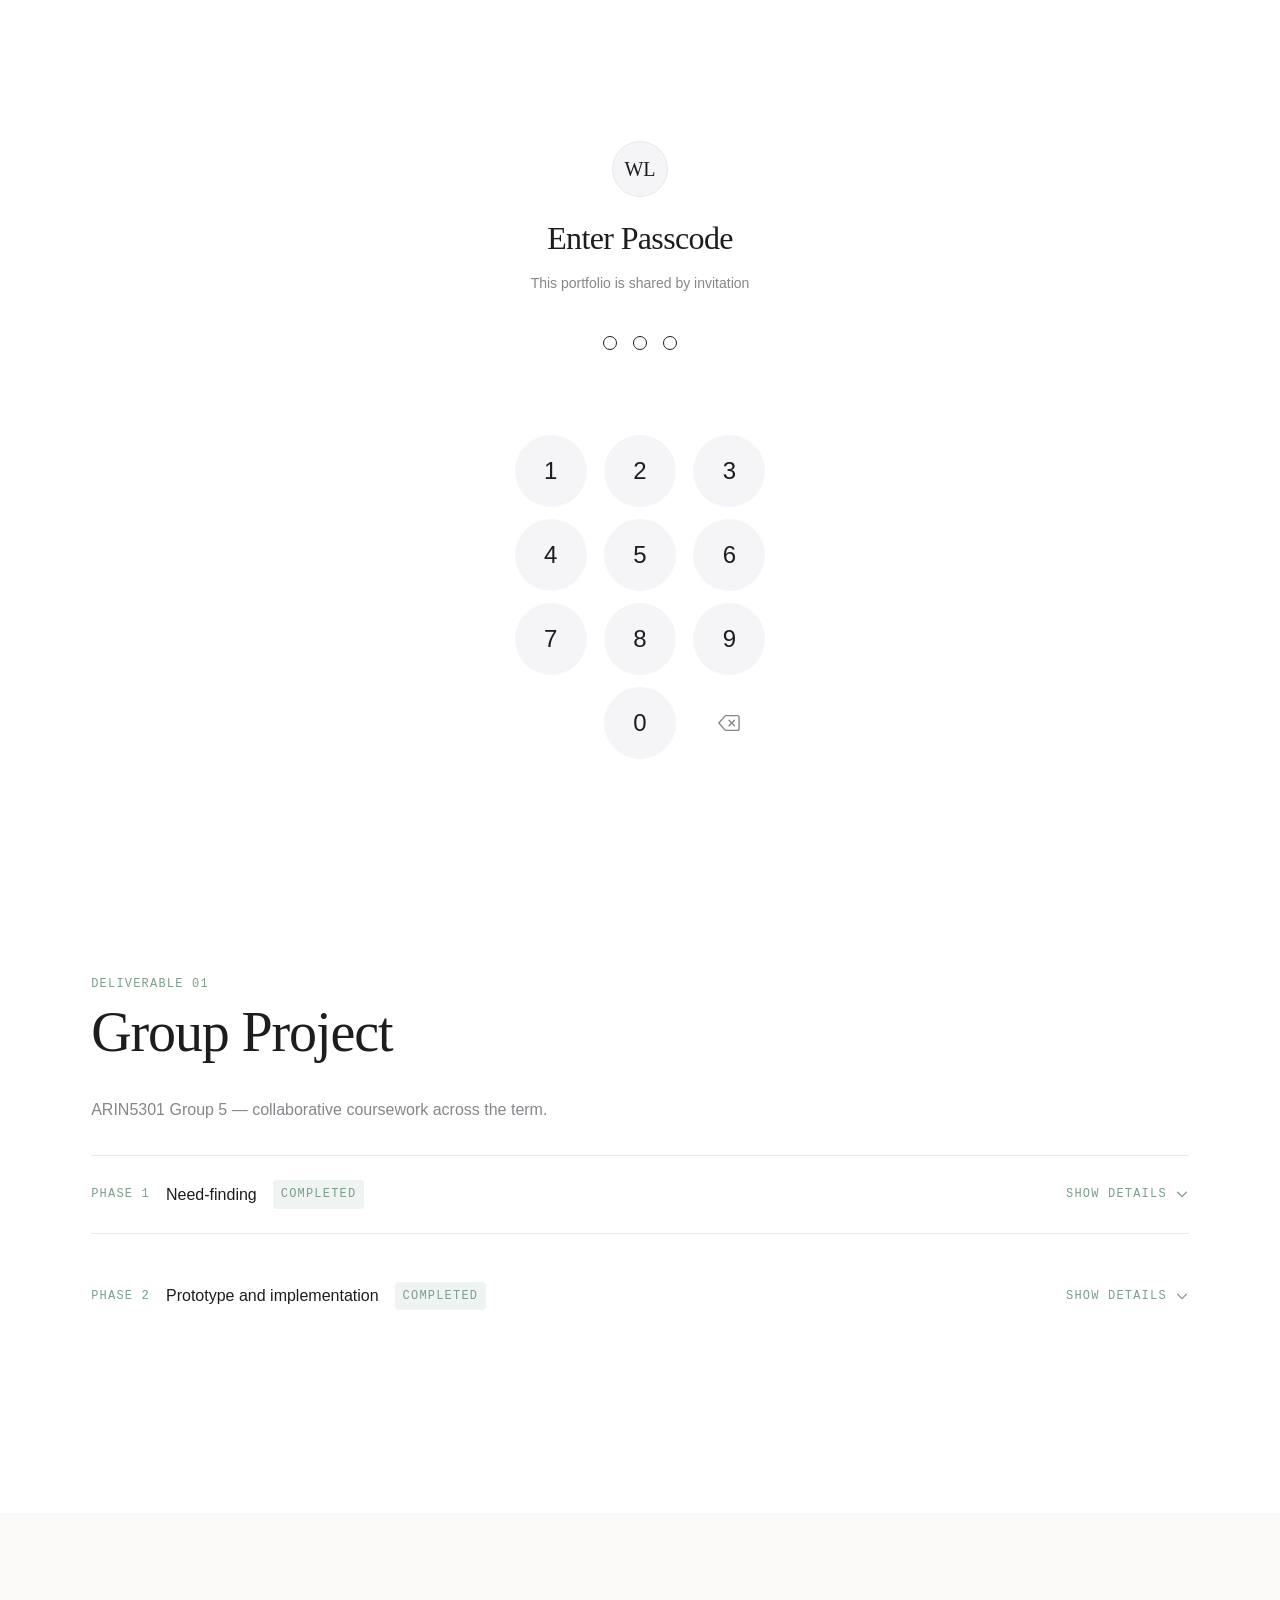
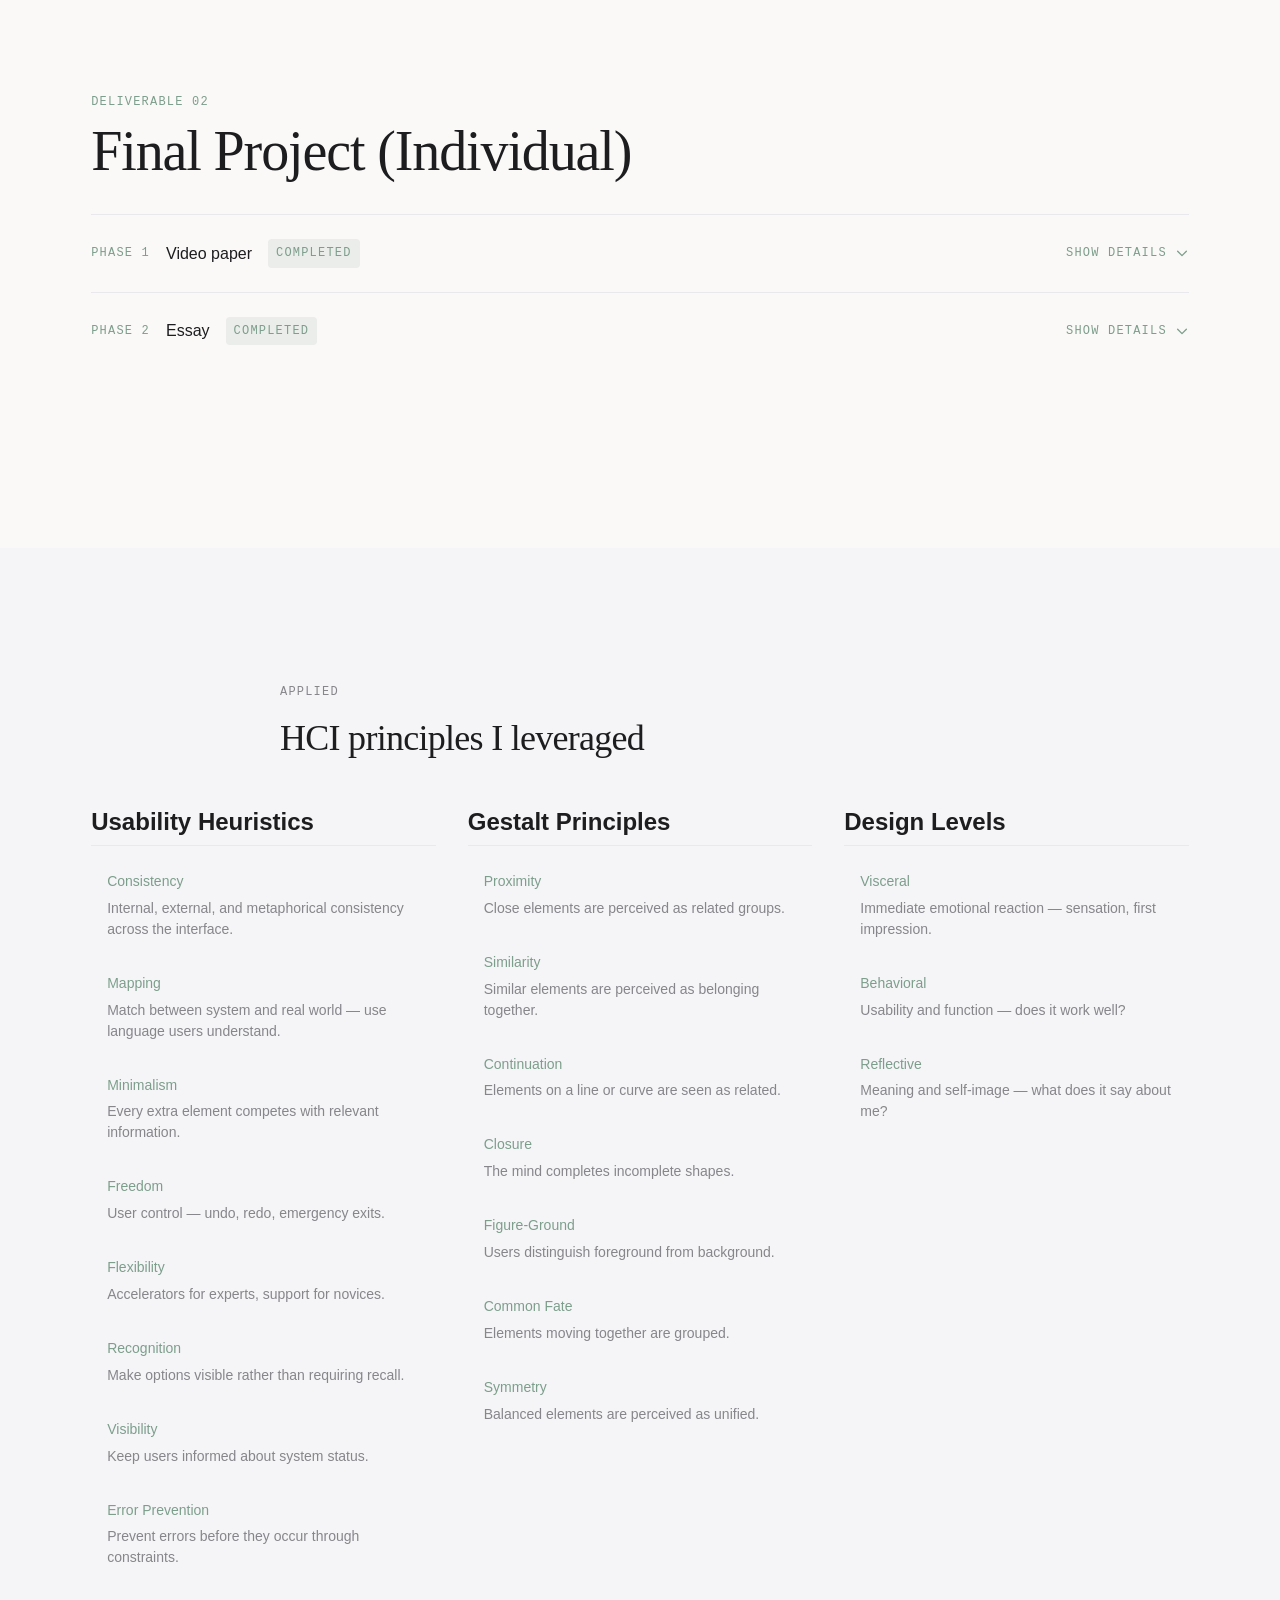
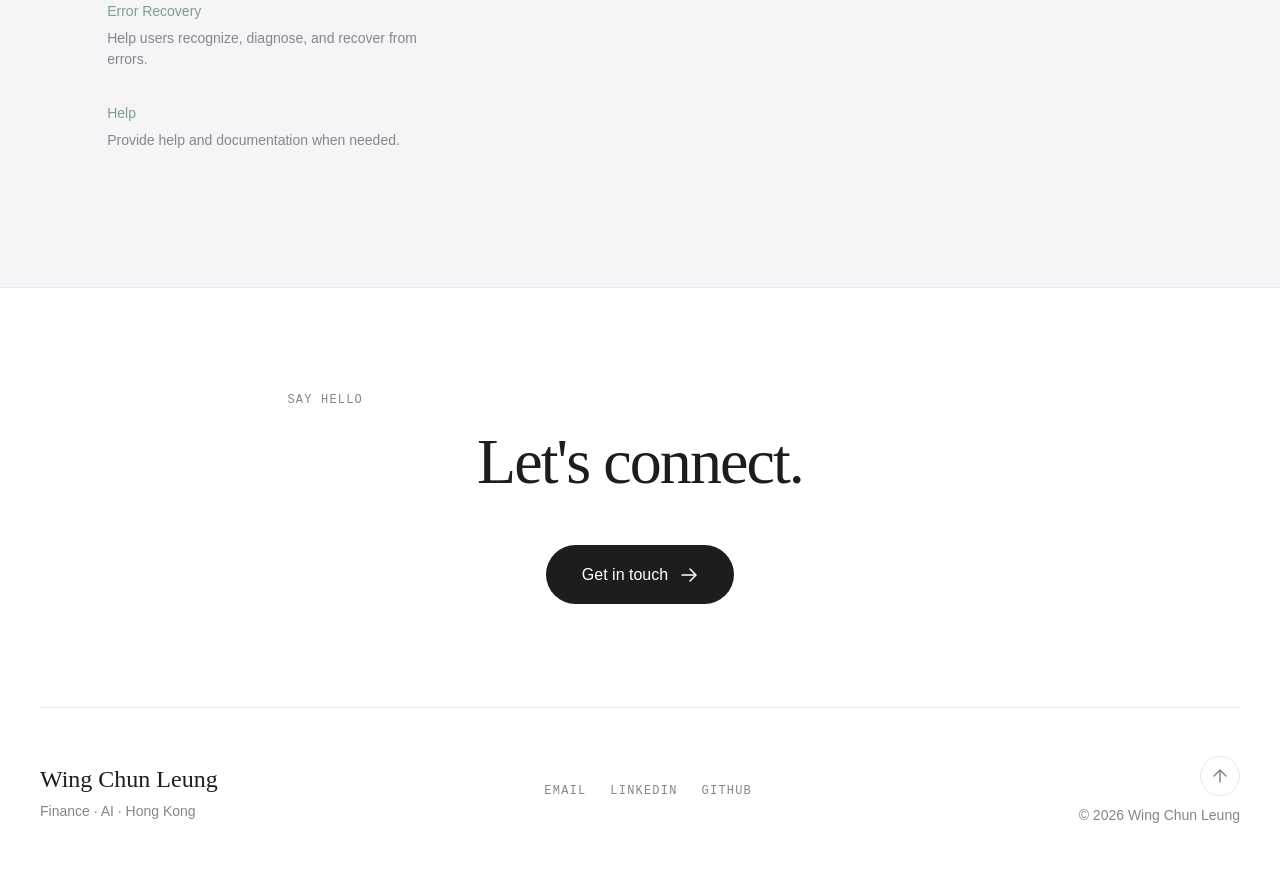
==== commit 22037f99: "Collapsible phases via <details>, Final Project Phase 2 essay + figures The Phase blocks are now nat" ====
--- a/hci/index.html
+++ b/hci/index.html
@@ -4,10 +4,10 @@
           --color-link-hover: #7d9e8c;
         }
       </style><link rel="stylesheet" href="/_astro/Footer.ByhJtsxI.css">
-<link rel="stylesheet" href="/_astro/index@_@astro.CxELORrD.css"></head> <body> <div class="lock-screen" id="lockScreen" role="dialog" aria-label="Enter passcode" aria-modal="true" data-astro-cid-4mwaitza> <div class="lock-content" data-astro-cid-4mwaitza> <div class="lock-brand" aria-hidden="true" data-astro-cid-4mwaitza> <span class="lock-monogram" data-astro-cid-4mwaitza>WL</span> </div> <h1 class="lock-title" data-astro-cid-4mwaitza>Enter Passcode</h1> <p class="lock-subtitle" data-astro-cid-4mwaitza>This portfolio is shared by invitation</p> <div class="pin-dots" id="pinDots" aria-hidden="true" data-astro-cid-4mwaitza> <span class="pin-dot" data-astro-cid-4mwaitza></span> <span class="pin-dot" data-astro-cid-4mwaitza></span> <span class="pin-dot" data-astro-cid-4mwaitza></span> </div> <label for="pinInput" class="sr-only" data-astro-cid-4mwaitza>3-digit passcode</label> <input id="pinInput" type="text" inputmode="numeric" pattern="[0-9]*" maxlength="3" autocomplete="off" class="pin-hidden-input" autofocus data-astro-cid-4mwaitza> <p class="lock-error" id="lockError" aria-live="polite" data-astro-cid-4mwaitza></p> <div class="pin-keypad" role="group" aria-label="Numeric keypad" data-astro-cid-4mwaitza> <button class="key" data-key="1" data-astro-cid-4mwaitza>1</button> <button class="key" data-key="2" data-astro-cid-4mwaitza>2</button> <button class="key" data-key="3" data-astro-cid-4mwaitza>3</button> <button class="key" data-key="4" data-astro-cid-4mwaitza>4</button> <button class="key" data-key="5" data-astro-cid-4mwaitza>5</button> <button class="key" data-key="6" data-astro-cid-4mwaitza>6</button> <button class="key" data-key="7" data-astro-cid-4mwaitza>7</button> <button class="key" data-key="8" data-astro-cid-4mwaitza>8</button> <button class="key" data-key="9" data-astro-cid-4mwaitza>9</button> <button class="key key-empty" disabled aria-hidden="true" data-astro-cid-4mwaitza></button> <button class="key" data-key="0" data-astro-cid-4mwaitza>0</button> <button class="key key-delete" data-key="delete" aria-label="Delete" data-astro-cid-4mwaitza> <svg width="22" height="22" viewBox="0 0 24 24" fill="none" stroke="currentColor" stroke-width="1.5" stroke-linecap="round" stroke-linejoin="round" data-astro-cid-4mwaitza> <path d="M21 4H8l-7 8 7 8h13a2 2 0 002-2V6a2 2 0 00-2-2z" data-astro-cid-4mwaitza></path> <line x1="18" y1="9" x2="12" y2="15" data-astro-cid-4mwaitza></line> <line x1="12" y1="9" x2="18" y2="15" data-astro-cid-4mwaitza></line> </svg> </button> </div> </div> </div>  <script type="module">const f="2b4da94214015b4281ac65905270bda4eefb97e08f5b4ae2f517b424ff77bfd9";const o=document.getElementById("lockScreen"),n=document.getElementById("pinInput"),a=document.querySelectorAll(".pin-dot"),i=document.getElementById("pinDots"),c=document.getElementById("lockError");let e="";sessionStorage.getItem("site-unlocked")==="1"?o?.remove():o&&(document.body.style.overflow="hidden",n?.focus(),n?.addEventListener("input",()=>{e=n.value.replace(/\D/g,"").slice(0,3),n.value=e,d(),e.length===3&&l()}),document.querySelectorAll(".key[data-key]").forEach(s=>{s.addEventListener("click",()=>{const t=s.dataset.key;t==="delete"?e=e.slice(0,-1):e.length<3&&(e+=t),n&&(n.value=e),d(),e.length===3&&l()})}),o.addEventListener("click",()=>n?.focus()));function d(){a.forEach((s,t)=>{s.classList.toggle("filled",t<e.length),s.classList.remove("error")}),c&&(c.textContent="")}async function m(s){const t=new TextEncoder().encode(s),r=await crypto.subtle.digest("SHA-256",t);return Array.from(new Uint8Array(r)).map(u=>u.toString(16).padStart(2,"0")).join("")}async function l(){await m(e)===f?(sessionStorage.setItem("site-unlocked","1"),a.forEach(t=>t.classList.add("filled")),document.body.style.overflow="",o?.classList.add("unlocked"),setTimeout(()=>{o?.classList.add("removed"),o?.remove(),window.dispatchEvent(new CustomEvent("site-unlocked"))},500)):(a.forEach(t=>t.classList.add("error")),i?.classList.add("shake"),c&&(c.textContent="Incorrect passcode"),setTimeout(()=>{i?.classList.remove("shake"),e="",n&&(n.value=""),d()},600))}</script> <a href="#main-content" class="skip-to-content">Skip to content</a> <header id="site-header" class="site-header" role="banner" data-astro-cid-3ef6ksr2> <div class="scroll-progress" id="scroll-progress" aria-hidden="true" data-astro-cid-3ef6ksr2></div> <nav class="container nav-container" role="navigation" aria-label="Main navigation" data-astro-cid-3ef6ksr2> <a href="/" class="nav-logo" aria-label="Wing Chun Leung — Home" data-astro-cid-3ef6ksr2> <span class="logo-text" data-astro-cid-3ef6ksr2>WCL</span> </a> <ul class="nav-links" role="list" data-astro-cid-3ef6ksr2> <li data-astro-cid-3ef6ksr2> <a href="/about/" class="nav-link" data-astro-cid-3ef6ksr2> About </a> </li><li data-astro-cid-3ef6ksr2> <a href="/projects/" class="nav-link" data-astro-cid-3ef6ksr2> Projects </a> </li><li data-astro-cid-3ef6ksr2> <a href="/hci/" class="nav-link active" aria-current="page" data-astro-cid-3ef6ksr2> HCI </a> </li><li data-astro-cid-3ef6ksr2> <a href="/contact/" class="nav-link" data-astro-cid-3ef6ksr2> Contact </a> </li> </ul> <!-- Mobile menu toggle --> <button class="menu-toggle" aria-label="Toggle navigation menu" aria-expanded="false" aria-controls="mobile-menu" data-astro-cid-3ef6ksr2> <span class="menu-bar" data-astro-cid-3ef6ksr2></span> <span class="menu-bar" data-astro-cid-3ef6ksr2></span> </button> </nav> </header> <!-- Mobile menu overlay — OUTSIDE header to avoid backdrop-filter inheritance --> <div id="mobile-menu" class="mobile-menu" role="dialog" aria-label="Navigation menu" hidden data-astro-cid-3ef6ksr2> <ul class="mobile-nav-links" role="list" data-astro-cid-3ef6ksr2> <li data-astro-cid-3ef6ksr2> <a href="/about/" class="mobile-nav-link" data-astro-cid-3ef6ksr2> About </a> </li><li data-astro-cid-3ef6ksr2> <a href="/projects/" class="mobile-nav-link" data-astro-cid-3ef6ksr2> Projects </a> </li><li data-astro-cid-3ef6ksr2> <a href="/hci/" class="mobile-nav-link active" data-astro-cid-3ef6ksr2> HCI </a> </li><li data-astro-cid-3ef6ksr2> <a href="/contact/" class="mobile-nav-link" data-astro-cid-3ef6ksr2> Contact </a> </li> </ul> </div>  <script type="module">const r=document.getElementById("site-header"),d=document.getElementById("scroll-progress");if(r){const t=()=>{const n=window.scrollY;if(r.classList.toggle("scrolled",n>50),n>50){const o=Math.min(n/300,1);r.style.setProperty("--header-shadow",`0 1px ${4+o*8}px rgba(0,0,0,${.02+o*.04})`)}else r.style.removeProperty("--header-shadow");if(d){const o=document.documentElement.scrollHeight-window.innerHeight,l=o>0?n/o*100:0;d.style.width=`${l}%`}};window.addEventListener("scroll",t,{passive:!0}),t()}const s=document.querySelector(".menu-toggle"),e=document.getElementById("mobile-menu");s&&e&&(s.addEventListener("click",()=>{const t=s.getAttribute("aria-expanded")==="true";s.setAttribute("aria-expanded",String(!t)),t?(e.classList.remove("open"),setTimeout(()=>{e.hidden=!0},300),document.body.style.overflow=""):(e.hidden=!1,requestAnimationFrame(()=>e.classList.add("open")),document.body.style.overflow="hidden")}),e.querySelectorAll("a").forEach(t=>{t.addEventListener("click",()=>{s.setAttribute("aria-expanded","false"),e.classList.remove("open"),setTimeout(()=>{e.hidden=!0},300),document.body.style.overflow=""})}));</script> <main id="main-content">   <section class="page-hero hci-hero" data-astro-cid-6cl3lugn> <div class="container content" data-astro-cid-6cl3lugn> <span class="section-label" data-astro-cid-6cl3lugn>ARIN5301</span> <h1 data-astro-cid-6cl3lugn>Human-Computer<br data-astro-cid-6cl3lugn>Interaction</h1> <p class="page-subtitle" data-astro-cid-6cl3lugn>
+<link rel="stylesheet" href="/_astro/index@_@astro.4bI_dWiS.css"></head> <body> <div class="lock-screen" id="lockScreen" role="dialog" aria-label="Enter passcode" aria-modal="true" data-astro-cid-4mwaitza> <div class="lock-content" data-astro-cid-4mwaitza> <div class="lock-brand" aria-hidden="true" data-astro-cid-4mwaitza> <span class="lock-monogram" data-astro-cid-4mwaitza>WL</span> </div> <h1 class="lock-title" data-astro-cid-4mwaitza>Enter Passcode</h1> <p class="lock-subtitle" data-astro-cid-4mwaitza>This portfolio is shared by invitation</p> <div class="pin-dots" id="pinDots" aria-hidden="true" data-astro-cid-4mwaitza> <span class="pin-dot" data-astro-cid-4mwaitza></span> <span class="pin-dot" data-astro-cid-4mwaitza></span> <span class="pin-dot" data-astro-cid-4mwaitza></span> </div> <label for="pinInput" class="sr-only" data-astro-cid-4mwaitza>3-digit passcode</label> <input id="pinInput" type="text" inputmode="numeric" pattern="[0-9]*" maxlength="3" autocomplete="off" class="pin-hidden-input" autofocus data-astro-cid-4mwaitza> <p class="lock-error" id="lockError" aria-live="polite" data-astro-cid-4mwaitza></p> <div class="pin-keypad" role="group" aria-label="Numeric keypad" data-astro-cid-4mwaitza> <button class="key" data-key="1" data-astro-cid-4mwaitza>1</button> <button class="key" data-key="2" data-astro-cid-4mwaitza>2</button> <button class="key" data-key="3" data-astro-cid-4mwaitza>3</button> <button class="key" data-key="4" data-astro-cid-4mwaitza>4</button> <button class="key" data-key="5" data-astro-cid-4mwaitza>5</button> <button class="key" data-key="6" data-astro-cid-4mwaitza>6</button> <button class="key" data-key="7" data-astro-cid-4mwaitza>7</button> <button class="key" data-key="8" data-astro-cid-4mwaitza>8</button> <button class="key" data-key="9" data-astro-cid-4mwaitza>9</button> <button class="key key-empty" disabled aria-hidden="true" data-astro-cid-4mwaitza></button> <button class="key" data-key="0" data-astro-cid-4mwaitza>0</button> <button class="key key-delete" data-key="delete" aria-label="Delete" data-astro-cid-4mwaitza> <svg width="22" height="22" viewBox="0 0 24 24" fill="none" stroke="currentColor" stroke-width="1.5" stroke-linecap="round" stroke-linejoin="round" data-astro-cid-4mwaitza> <path d="M21 4H8l-7 8 7 8h13a2 2 0 002-2V6a2 2 0 00-2-2z" data-astro-cid-4mwaitza></path> <line x1="18" y1="9" x2="12" y2="15" data-astro-cid-4mwaitza></line> <line x1="12" y1="9" x2="18" y2="15" data-astro-cid-4mwaitza></line> </svg> </button> </div> </div> </div>  <script type="module">const f="2b4da94214015b4281ac65905270bda4eefb97e08f5b4ae2f517b424ff77bfd9";const o=document.getElementById("lockScreen"),n=document.getElementById("pinInput"),a=document.querySelectorAll(".pin-dot"),i=document.getElementById("pinDots"),c=document.getElementById("lockError");let e="";sessionStorage.getItem("site-unlocked")==="1"?o?.remove():o&&(document.body.style.overflow="hidden",n?.focus(),n?.addEventListener("input",()=>{e=n.value.replace(/\D/g,"").slice(0,3),n.value=e,d(),e.length===3&&l()}),document.querySelectorAll(".key[data-key]").forEach(s=>{s.addEventListener("click",()=>{const t=s.dataset.key;t==="delete"?e=e.slice(0,-1):e.length<3&&(e+=t),n&&(n.value=e),d(),e.length===3&&l()})}),o.addEventListener("click",()=>n?.focus()));function d(){a.forEach((s,t)=>{s.classList.toggle("filled",t<e.length),s.classList.remove("error")}),c&&(c.textContent="")}async function m(s){const t=new TextEncoder().encode(s),r=await crypto.subtle.digest("SHA-256",t);return Array.from(new Uint8Array(r)).map(u=>u.toString(16).padStart(2,"0")).join("")}async function l(){await m(e)===f?(sessionStorage.setItem("site-unlocked","1"),a.forEach(t=>t.classList.add("filled")),document.body.style.overflow="",o?.classList.add("unlocked"),setTimeout(()=>{o?.classList.add("removed"),o?.remove(),window.dispatchEvent(new CustomEvent("site-unlocked"))},500)):(a.forEach(t=>t.classList.add("error")),i?.classList.add("shake"),c&&(c.textContent="Incorrect passcode"),setTimeout(()=>{i?.classList.remove("shake"),e="",n&&(n.value=""),d()},600))}</script> <a href="#main-content" class="skip-to-content">Skip to content</a> <header id="site-header" class="site-header" role="banner" data-astro-cid-3ef6ksr2> <div class="scroll-progress" id="scroll-progress" aria-hidden="true" data-astro-cid-3ef6ksr2></div> <nav class="container nav-container" role="navigation" aria-label="Main navigation" data-astro-cid-3ef6ksr2> <a href="/" class="nav-logo" aria-label="Wing Chun Leung — Home" data-astro-cid-3ef6ksr2> <span class="logo-text" data-astro-cid-3ef6ksr2>WCL</span> </a> <ul class="nav-links" role="list" data-astro-cid-3ef6ksr2> <li data-astro-cid-3ef6ksr2> <a href="/about/" class="nav-link" data-astro-cid-3ef6ksr2> About </a> </li><li data-astro-cid-3ef6ksr2> <a href="/projects/" class="nav-link" data-astro-cid-3ef6ksr2> Projects </a> </li><li data-astro-cid-3ef6ksr2> <a href="/hci/" class="nav-link active" aria-current="page" data-astro-cid-3ef6ksr2> HCI </a> </li><li data-astro-cid-3ef6ksr2> <a href="/contact/" class="nav-link" data-astro-cid-3ef6ksr2> Contact </a> </li> </ul> <!-- Mobile menu toggle --> <button class="menu-toggle" aria-label="Toggle navigation menu" aria-expanded="false" aria-controls="mobile-menu" data-astro-cid-3ef6ksr2> <span class="menu-bar" data-astro-cid-3ef6ksr2></span> <span class="menu-bar" data-astro-cid-3ef6ksr2></span> </button> </nav> </header> <!-- Mobile menu overlay — OUTSIDE header to avoid backdrop-filter inheritance --> <div id="mobile-menu" class="mobile-menu" role="dialog" aria-label="Navigation menu" hidden data-astro-cid-3ef6ksr2> <ul class="mobile-nav-links" role="list" data-astro-cid-3ef6ksr2> <li data-astro-cid-3ef6ksr2> <a href="/about/" class="mobile-nav-link" data-astro-cid-3ef6ksr2> About </a> </li><li data-astro-cid-3ef6ksr2> <a href="/projects/" class="mobile-nav-link" data-astro-cid-3ef6ksr2> Projects </a> </li><li data-astro-cid-3ef6ksr2> <a href="/hci/" class="mobile-nav-link active" data-astro-cid-3ef6ksr2> HCI </a> </li><li data-astro-cid-3ef6ksr2> <a href="/contact/" class="mobile-nav-link" data-astro-cid-3ef6ksr2> Contact </a> </li> </ul> </div>  <script type="module">const r=document.getElementById("site-header"),d=document.getElementById("scroll-progress");if(r){const t=()=>{const n=window.scrollY;if(r.classList.toggle("scrolled",n>50),n>50){const o=Math.min(n/300,1);r.style.setProperty("--header-shadow",`0 1px ${4+o*8}px rgba(0,0,0,${.02+o*.04})`)}else r.style.removeProperty("--header-shadow");if(d){const o=document.documentElement.scrollHeight-window.innerHeight,l=o>0?n/o*100:0;d.style.width=`${l}%`}};window.addEventListener("scroll",t,{passive:!0}),t()}const s=document.querySelector(".menu-toggle"),e=document.getElementById("mobile-menu");s&&e&&(s.addEventListener("click",()=>{const t=s.getAttribute("aria-expanded")==="true";s.setAttribute("aria-expanded",String(!t)),t?(e.classList.remove("open"),setTimeout(()=>{e.hidden=!0},300),document.body.style.overflow=""):(e.hidden=!1,requestAnimationFrame(()=>e.classList.add("open")),document.body.style.overflow="hidden")}),e.querySelectorAll("a").forEach(t=>{t.addEventListener("click",()=>{s.setAttribute("aria-expanded","false"),e.classList.remove("open"),setTimeout(()=>{e.hidden=!0},300),document.body.style.overflow=""})}));</script> <main id="main-content">   <section class="page-hero hci-hero" data-astro-cid-6cl3lugn> <div class="container content" data-astro-cid-6cl3lugn> <span class="section-label" data-astro-cid-6cl3lugn>ARIN5301</span> <h1 data-astro-cid-6cl3lugn>Human-Computer<br data-astro-cid-6cl3lugn>Interaction</h1> <p class="page-subtitle" data-astro-cid-6cl3lugn>
 Coursework from Prof. Xiaojuan Ma's HCI course at HKUST.
-</p> </div> </section>  <section class="coursework-toc-section" aria-label="Section navigation" data-astro-cid-6cl3lugn> <div class="container" data-astro-cid-6cl3lugn> <nav class="coursework-toc" data-animate="reveal" data-astro-cid-6cl3lugn> <span class="coursework-toc-label section-label" data-astro-cid-6cl3lugn>Sections</span> <ol class="coursework-toc-list" role="list" data-astro-cid-6cl3lugn> <li data-astro-cid-6cl3lugn> <a href="#assignment-group-project" class="coursework-toc-link" data-astro-cid-6cl3lugn> <span class="coursework-toc-num" data-astro-cid-6cl3lugn>01</span> <span class="coursework-toc-title" data-astro-cid-6cl3lugn>Group Project</span> </a> </li><li data-astro-cid-6cl3lugn> <a href="#assignment-final-project" class="coursework-toc-link" data-astro-cid-6cl3lugn> <span class="coursework-toc-num" data-astro-cid-6cl3lugn>02</span> <span class="coursework-toc-title" data-astro-cid-6cl3lugn>Final Project (Individual)</span> </a> </li> <li data-astro-cid-6cl3lugn> <a href="#references" class="coursework-toc-link" data-astro-cid-6cl3lugn> <span class="coursework-toc-num" data-astro-cid-6cl3lugn>03</span> <span class="coursework-toc-title" data-astro-cid-6cl3lugn>HCI principles</span> </a> </li> </ol> </nav> </div> </section>  <section id="assignment-group-project" class="assignment-section assignment-section--first" aria-label="Group Project" data-astro-cid-6cl3lugn> <div class="container" data-astro-cid-6cl3lugn> <article class="deliverable" data-animate="reveal" data-astro-cid-6cl3lugn> <header class="deliverable-header" data-astro-cid-6cl3lugn> <span class="deliverable-eyebrow" data-astro-cid-6cl3lugn>Deliverable 01</span> <h3 class="deliverable-title" data-astro-cid-6cl3lugn>Group Project</h3> </header> <p class="deliverable-intro" data-astro-cid-6cl3lugn>ARIN5301 Group 5 — collaborative coursework across the term.</p> <ol class="phase-list" role="list" data-astro-cid-6cl3lugn> <li class="phase-item" data-astro-cid-6cl3lugn> <div class="phase phase-rich" data-astro-cid-6cl3lugn> <div class="phase-summary phase-summary-static" data-astro-cid-6cl3lugn> <span class="phase-summary-main" data-astro-cid-6cl3lugn> <span class="phase-num" data-astro-cid-6cl3lugn>Phase 1</span> <span class="phase-title" data-astro-cid-6cl3lugn>Need-finding</span> <span class="phase-status completed" data-astro-cid-6cl3lugn> Completed </span> </span> </div>    <div class="slide-viewer" tabindex="0" data-slide-viewer data-slide-count="19" aria-roledescription="carousel" aria-label="Group Project — Phase 1: Need-finding" data-astro-cid-6cl3lugn> <div class="slide-viewer-stage" data-astro-cid-6cl3lugn> <img class="slide-viewer-slide is-current" src="/files/group-project-slides/slide-01.jpg" alt="Slide 1 of 19" loading="eager" data-slide-index="0" draggable="false" data-astro-cid-6cl3lugn><img class="slide-viewer-slide" src="/files/group-project-slides/slide-02.jpg" alt="Slide 2 of 19" loading="lazy" data-slide-index="1" draggable="false" data-astro-cid-6cl3lugn><img class="slide-viewer-slide" src="/files/group-project-slides/slide-03.jpg" alt="Slide 3 of 19" loading="lazy" data-slide-index="2" draggable="false" data-astro-cid-6cl3lugn><img class="slide-viewer-slide" src="/files/group-project-slides/slide-04.jpg" alt="Slide 4 of 19" loading="lazy" data-slide-index="3" draggable="false" data-astro-cid-6cl3lugn><img class="slide-viewer-slide" src="/files/group-project-slides/slide-05.jpg" alt="Slide 5 of 19" loading="lazy" data-slide-index="4" draggable="false" data-astro-cid-6cl3lugn><img class="slide-viewer-slide" src="/files/group-project-slides/slide-06.jpg" alt="Slide 6 of 19" loading="lazy" data-slide-index="5" draggable="false" data-astro-cid-6cl3lugn><img class="slide-viewer-slide" src="/files/group-project-slides/slide-07.jpg" alt="Slide 7 of 19" loading="lazy" data-slide-index="6" draggable="false" data-astro-cid-6cl3lugn><img class="slide-viewer-slide" src="/files/group-project-slides/slide-08.jpg" alt="Slide 8 of 19" loading="lazy" data-slide-index="7" draggable="false" data-astro-cid-6cl3lugn><img class="slide-viewer-slide" src="/files/group-project-slides/slide-09.jpg" alt="Slide 9 of 19" loading="lazy" data-slide-index="8" draggable="false" data-astro-cid-6cl3lugn><img class="slide-viewer-slide" src="/files/group-project-slides/slide-10.jpg" alt="Slide 10 of 19" loading="lazy" data-slide-index="9" draggable="false" data-astro-cid-6cl3lugn><img class="slide-viewer-slide" src="/files/group-project-slides/slide-11.jpg" alt="Slide 11 of 19" loading="lazy" data-slide-index="10" draggable="false" data-astro-cid-6cl3lugn><img class="slide-viewer-slide" src="/files/group-project-slides/slide-12.jpg" alt="Slide 12 of 19" loading="lazy" data-slide-index="11" draggable="false" data-astro-cid-6cl3lugn><img class="slide-viewer-slide" src="/files/group-project-slides/slide-13.jpg" alt="Slide 13 of 19" loading="lazy" data-slide-index="12" draggable="false" data-astro-cid-6cl3lugn><img class="slide-viewer-slide" src="/files/group-project-slides/slide-14.jpg" alt="Slide 14 of 19" loading="lazy" data-slide-index="13" draggable="false" data-astro-cid-6cl3lugn><img class="slide-viewer-slide" src="/files/group-project-slides/slide-15.jpg" alt="Slide 15 of 19" loading="lazy" data-slide-index="14" draggable="false" data-astro-cid-6cl3lugn><img class="slide-viewer-slide" src="/files/group-project-slides/slide-16.jpg" alt="Slide 16 of 19" loading="lazy" data-slide-index="15" draggable="false" data-astro-cid-6cl3lugn><img class="slide-viewer-slide" src="/files/group-project-slides/slide-17.jpg" alt="Slide 17 of 19" loading="lazy" data-slide-index="16" draggable="false" data-astro-cid-6cl3lugn><img class="slide-viewer-slide" src="/files/group-project-slides/slide-18.jpg" alt="Slide 18 of 19" loading="lazy" data-slide-index="17" draggable="false" data-astro-cid-6cl3lugn><img class="slide-viewer-slide" src="/files/group-project-slides/slide-19.jpg" alt="Slide 19 of 19" loading="lazy" data-slide-index="18" draggable="false" data-astro-cid-6cl3lugn> </div> <div class="slide-viewer-controls" data-astro-cid-6cl3lugn> <button type="button" class="slide-viewer-btn" data-slide-prev aria-label="Previous slide" disabled data-astro-cid-6cl3lugn> <svg width="16" height="16" viewBox="0 0 16 16" fill="none" aria-hidden="true" data-astro-cid-6cl3lugn> <path d="M10 3L5 8l5 5" stroke="currentColor" stroke-width="1.5" stroke-linecap="round" stroke-linejoin="round" data-astro-cid-6cl3lugn></path> </svg> </button> <span class="slide-viewer-counter" data-slide-counter data-astro-cid-6cl3lugn>1 / 19</span> <button type="button" class="slide-viewer-btn" data-slide-next aria-label="Next slide" data-astro-cid-6cl3lugn> <svg width="16" height="16" viewBox="0 0 16 16" fill="none" aria-hidden="true" data-astro-cid-6cl3lugn> <path d="M6 3l5 5-5 5" stroke="currentColor" stroke-width="1.5" stroke-linecap="round" stroke-linejoin="round" data-astro-cid-6cl3lugn></path> </svg> </button> <span class="slide-viewer-hint" data-astro-cid-6cl3lugn>Use ← → keys</span> </div> </div> <a href="/files/group-project-needfinding-phase1.pdf" target="_blank" rel="noopener noreferrer" class="phase-external" data-astro-cid-6cl3lugn> Download PDF <svg width="12" height="12" viewBox="0 0 12 12" fill="none" aria-hidden="true" data-astro-cid-6cl3lugn> <path d="M1 11L11 1M11 1H3M11 1v8" stroke="currentColor" stroke-width="1.5" stroke-linecap="round" stroke-linejoin="round" data-astro-cid-6cl3lugn></path> </svg> </a>   </div> </li><li class="phase-item" data-astro-cid-6cl3lugn> <div class="phase phase-showcase" data-astro-cid-6cl3lugn> <div class="phase-summary phase-summary-static" data-astro-cid-6cl3lugn> <span class="phase-summary-main" data-astro-cid-6cl3lugn> <span class="phase-num" data-astro-cid-6cl3lugn>Phase 2</span> <span class="phase-title" data-astro-cid-6cl3lugn>Prototype and implementation</span> <span class="phase-status completed" data-astro-cid-6cl3lugn> Completed </span> </span> </div> <div class="showcase-row" data-astro-cid-6cl3lugn> <figure class="showcase-demo-pane" data-astro-cid-6cl3lugn> <img class="showcase-demo" src="/files/shepherd/demo.png" alt="Shepherd interface" loading="lazy" data-astro-cid-6cl3lugn> </figure> <div class="showcase-why-pane" data-astro-cid-6cl3lugn> <img class="showcase-mark" src="/files/shepherd/logo.png" alt="Shepherd" loading="lazy" data-astro-cid-6cl3lugn> <h4 class="showcase-why-title" data-astro-cid-6cl3lugn>Why we named it Shepherd 🐑</h4> <p class="showcase-why-text" data-astro-cid-6cl3lugn>A shepherd guides and protects its flock. Shepherd does the same for users -- filtering misinformation and surfacing timely guidance in everyday life.</p> </div> </div> <hr class="showcase-divider" aria-hidden="true" data-astro-cid-6cl3lugn> <div class="showcase-team-block" data-astro-cid-6cl3lugn> <span class="acknowledgments-label showcase-team-label" data-astro-cid-6cl3lugn>Team</span> <figure class="showcase-team" data-astro-cid-6cl3lugn> <img src="/files/shepherd/members.png" alt="Shepherd team" loading="lazy" data-astro-cid-6cl3lugn> </figure> </div>  <hr class="showcase-divider" aria-hidden="true" data-astro-cid-6cl3lugn> <div class="showcase-brainstorm-block" data-astro-cid-6cl3lugn> <span class="acknowledgments-label showcase-team-label" data-astro-cid-6cl3lugn>Brainstorming</span> <ol class="brainstorm-list" role="list" data-astro-cid-6cl3lugn> <li class="brainstorm-item" data-astro-cid-6cl3lugn> <figure class="brainstorm-figure" data-astro-cid-6cl3lugn> <button type="button" class="zoom-trigger" data-zoomable aria-haspopup="dialog" aria-label="Enlarge image: Costco cafeteria with two photographed lunch boxes" data-astro-cid-6cl3lugn> <img src="/files/shepherd/brainstorming/costco.png" alt="Costco cafeteria with two photographed lunch boxes" loading="lazy" data-astro-cid-6cl3lugn> <span class="zoom-hint" aria-hidden="true" data-astro-cid-6cl3lugn>Click to enlarge</span> </button> </figure> <div class="brainstorm-body-wrap" data-astro-cid-6cl3lugn> <p class="brainstorm-body" data-astro-cid-6cl3lugn>In brainstorming, my team and I focused on things and features around us that we hope to improve. This reminds me of my time at Costco (where I worked in its headquarters in the U.S., as my first full-time job out of college). At Costco, I always have lunch with my colleagues, and one of them always uses this app to track his calories by taking a picture before eating. However, I always wonder: after tracking it, so what? There is no insight -- it seems something is missing.</p> </div> </li><li class="brainstorm-item" data-astro-cid-6cl3lugn> <figure class="brainstorm-figure" data-astro-cid-6cl3lugn> <button type="button" class="zoom-trigger" data-zoomable aria-haspopup="dialog" aria-label="Enlarge image: BOOM Research article on COVID-era misinformation" data-astro-cid-6cl3lugn> <img src="/files/shepherd/brainstorming/fake-news.png" alt="BOOM Research article on COVID-era misinformation" loading="lazy" data-astro-cid-6cl3lugn> <span class="zoom-hint" aria-hidden="true" data-astro-cid-6cl3lugn>Click to enlarge</span> </button> </figure> <div class="brainstorm-body-wrap" data-astro-cid-6cl3lugn> <p class="brainstorm-body" data-astro-cid-6cl3lugn>Furthermore, misinformation and fake news are everywhere after COVID. This is also supported by numerous articles and research. With that, manually verifying the information is time-consuming and increases cognitive load, so my team was thinking: what if we could build something that automatically checks whether information is credible?</p> </div> </li><li class="brainstorm-item" data-astro-cid-6cl3lugn> <figure class="brainstorm-figure" data-astro-cid-6cl3lugn> <button type="button" class="zoom-trigger" data-zoomable aria-haspopup="dialog" aria-label="Enlarge image: Adoption-curve chart: smartwatch (2019-2025) vs smartphone (2009-2015), first 6 years" data-astro-cid-6cl3lugn> <img src="/files/shepherd/brainstorming/smart-watch-trend.png" alt="Adoption-curve chart: smartwatch (2019-2025) vs smartphone (2009-2015), first 6 years" loading="lazy" data-astro-cid-6cl3lugn> <span class="zoom-hint" aria-hidden="true" data-astro-cid-6cl3lugn>Click to enlarge</span> </button> </figure> <div class="brainstorm-body-wrap" data-astro-cid-6cl3lugn> <p class="brainstorm-body" data-astro-cid-6cl3lugn>Lastly, after COVID, it became clear that people care much more about their personal health (which is also supported by many studies and articles). Because of this, I conducted some quick research on smartwatch adoption rates -- in just the first 6 years of adoption, smartwatches reached around 2.81 times the shipment volume of smartphones during their early adoption period. This suggests a strong public interest in personal health and self-monitoring.</p><p class="brainstorm-body" data-astro-cid-6cl3lugn>At the same time, we now have many passive-tracking apps that continuously monitor health data. However, most of these apps still fail to provide truly actionable insights. This shows a gap between what users currently have and what they actually want. Therefore, my team decided to move in this direction and build Shepherd.</p> </div> </li> </ol> </div>   <hr class="showcase-divider" aria-hidden="true" data-astro-cid-6cl3lugn> <div class="showcase-brainstorm-block" data-astro-cid-6cl3lugn> <span class="acknowledgments-label showcase-team-label" data-astro-cid-6cl3lugn>Ideation</span> <ol class="brainstorm-list" role="list" data-astro-cid-6cl3lugn> <li class="brainstorm-item" data-astro-cid-6cl3lugn> <figure class="brainstorm-figure" data-astro-cid-6cl3lugn> <button type="button" class="zoom-trigger" data-zoomable aria-haspopup="dialog" aria-label="Enlarge image: GOMS framework diagram comparing current and ideal user workflows for handling raw data" data-astro-cid-6cl3lugn> <img src="/files/shepherd/ideation/goms.png" alt="GOMS framework diagram comparing current and ideal user workflows for handling raw data" loading="lazy" data-astro-cid-6cl3lugn> <span class="zoom-hint" aria-hidden="true" data-astro-cid-6cl3lugn>Click to enlarge</span> </button> </figure> <div class="brainstorm-body-wrap" data-astro-cid-6cl3lugn> <p class="brainstorm-body" data-astro-cid-6cl3lugn>In terms of ideation, I believe the product we ultimately want to build can already be partially mimicked by some existing tools, so my team analyzed this using the GOMS framework (Goals, Operators, Methods, Selection Rules) -- to map what a user does today versus what they should have to do. The left column shows the current path, which is time-consuming, and our goal is to skip all the intermediate steps. So the assistant, (i.e., Shepherd), will automatically dive into your data and then give you actual insights, while also flagging and identifying fake information and misinformation.</p> </div> </li><li class="brainstorm-item" data-astro-cid-6cl3lugn> <figure class="brainstorm-figure" data-astro-cid-6cl3lugn> <button type="button" class="zoom-trigger" data-zoomable aria-haspopup="dialog" aria-label="Enlarge image: Two pencil-sketched phone screens showing fake-news and calorie-nudge notifications" data-astro-cid-6cl3lugn> <img src="/files/shepherd/ideation/low-fi-prototype.png" alt="Two pencil-sketched phone screens showing fake-news and calorie-nudge notifications" loading="lazy" data-astro-cid-6cl3lugn> <span class="zoom-hint" aria-hidden="true" data-astro-cid-6cl3lugn>Click to enlarge</span> </button> </figure> <div class="brainstorm-body-wrap" data-astro-cid-6cl3lugn> <p class="brainstorm-body" data-astro-cid-6cl3lugn>From there, we also created sketches (low-fidelity drawings) to explain what we are trying to build.</p><p class="brainstorm-body" data-astro-cid-6cl3lugn>The left sketch shows a fake-news notification system. When the system detects fake news while you are scrolling through social media, it will automatically send a notification flagging the content.</p><p class="brainstorm-body" data-astro-cid-6cl3lugn>On the right are the actionable insights. For example, while you are scrolling through your calorie app, the system will automatically dive into your records and personal preferences, then come back with a suggestion for your next meal.</p> </div> </li> </ol> </div>   <hr class="showcase-divider" aria-hidden="true" data-astro-cid-6cl3lugn> <div class="showcase-feature-block" data-astro-cid-6cl3lugn> <span class="acknowledgments-label showcase-team-label" data-astro-cid-6cl3lugn>Prototype 1</span> <p class="showcase-feature-body" data-astro-cid-6cl3lugn>With the above ideations, my team and I started implementing and completed the first prototype.</p> <figure class="showcase-feature" data-astro-cid-6cl3lugn> <button type="button" class="zoom-trigger" data-zoomable aria-haspopup="dialog" aria-label="Enlarge image: Shepherd dashboard prototype: step count, sleep monitor, live notifications, fake-news detection panel, and calorie scanner" data-astro-cid-6cl3lugn> <img src="/files/shepherd/prototype-1.png" alt="Shepherd dashboard prototype: step count, sleep monitor, live notifications, fake-news detection panel, and calorie scanner" loading="lazy" data-astro-cid-6cl3lugn> <span class="zoom-hint" aria-hidden="true" data-astro-cid-6cl3lugn>Click to enlarge</span> </button> </figure> </div>   <hr class="showcase-divider" aria-hidden="true" data-astro-cid-6cl3lugn> <div class="showcase-feature-block" data-astro-cid-6cl3lugn> <span class="acknowledgments-label showcase-team-label" data-astro-cid-6cl3lugn>User feedback (Prototype 1)</span> <p class="showcase-feature-body" data-astro-cid-6cl3lugn>After implementing the 1st prototype, we interviewed 5 potential users (our friends and family members) using a short questionnaire. The average score was lower than we expected, and one of the interviewees flagged the issue of &quot;too many notifications.&quot;</p> <figure class="showcase-feature" data-astro-cid-6cl3lugn> <button type="button" class="zoom-trigger" data-zoomable aria-haspopup="dialog" aria-label="Enlarge image: Prototype 1 feedback ratings across four criteria: usefulness/value (2/5), actionability (4/5), cognitive load (2/5), trust &#38; accuracy (4/5); pull quote &#34;too many notifications&#34; from a &#34;good user&#34;" data-astro-cid-6cl3lugn> <img src="/files/shepherd/user-feedback.png" alt="Prototype 1 feedback ratings across four criteria: usefulness/value (2/5), actionability (4/5), cognitive load (2/5), trust &#38; accuracy (4/5); pull quote &#34;too many notifications&#34; from a &#34;good user&#34;" loading="lazy" data-astro-cid-6cl3lugn> <span class="zoom-hint" aria-hidden="true" data-astro-cid-6cl3lugn>Click to enlarge</span> </button> </figure> </div>   <hr class="showcase-divider" aria-hidden="true" data-astro-cid-6cl3lugn> <div class="showcase-feature-block is-side" data-astro-cid-6cl3lugn> <span class="acknowledgments-label showcase-team-label" data-astro-cid-6cl3lugn>Prototype 2</span> <figure class="showcase-feature" data-astro-cid-6cl3lugn> <button type="button" class="zoom-trigger" data-zoomable aria-haspopup="dialog" aria-label="Enlarge image: Prototype 2 of Shepherd: a calmer two-screen view -- a Photogram social feed with an inline credibility badge, and a Health summary with a single most-watched briefing at the bottom" data-astro-cid-6cl3lugn> <img src="/files/shepherd/prototype-2.png" alt="Prototype 2 of Shepherd: a calmer two-screen view -- a Photogram social feed with an inline credibility badge, and a Health summary with a single most-watched briefing at the bottom" loading="lazy" data-astro-cid-6cl3lugn> <span class="zoom-hint" aria-hidden="true" data-astro-cid-6cl3lugn>Click to enlarge</span> </button> </figure> <p class="showcase-feature-body" data-astro-cid-6cl3lugn>With the user feedback from our 1st prototype, my team and I discussed how to resolve the users&#39; comments and create a product that users truly love. We later agreed on an invisible computing approach (an HCI principle) -- instead of sending notifications, the system would immediately flag content and provide actionable insights on the same screen while users scroll through their phones.</p> </div>   <hr class="showcase-divider" aria-hidden="true" data-astro-cid-6cl3lugn> <div class="showcase-feature-block" data-astro-cid-6cl3lugn> <span class="acknowledgments-label showcase-team-label" data-astro-cid-6cl3lugn>User feedback (Prototype 2)</span> <p class="showcase-feature-body" data-astro-cid-6cl3lugn>With the invisible computing approach, we conducted a 2nd interview with the same 5 users using another questionnaire (more detailed). Ultimately, the approach received an almost perfect score, showing that the users were satisfied.</p> <figure class="showcase-feature" data-astro-cid-6cl3lugn> <button type="button" class="zoom-trigger" data-zoomable aria-haspopup="dialog" aria-label="Enlarge image: Prototype 2 feedback: every score moved up. Usefulness 2 to 5, actionability 4 to 5, cognitive load 2 to 5, trust &#38; accuracy 4 to 5. The same user from round 1 now gives a thumbs-up." data-astro-cid-6cl3lugn> <img src="/files/shepherd/user-feedback-2.png" alt="Prototype 2 feedback: every score moved up. Usefulness 2 to 5, actionability 4 to 5, cognitive load 2 to 5, trust &#38; accuracy 4 to 5. The same user from round 1 now gives a thumbs-up." loading="lazy" data-astro-cid-6cl3lugn> <span class="zoom-hint" aria-hidden="true" data-astro-cid-6cl3lugn>Click to enlarge</span> </button> </figure> </div>   <hr class="showcase-divider" aria-hidden="true" data-astro-cid-6cl3lugn> <div class="showcase-feature-block" data-astro-cid-6cl3lugn> <span class="acknowledgments-label showcase-team-label" data-astro-cid-6cl3lugn>Demo</span> <div class="showcase-video" data-astro-cid-6cl3lugn> <iframe src="https://www.youtube.com/embed/GWiHdHpN7lo?start=38" title="Shepherd demo walkthrough on YouTube" loading="lazy" allow="accelerometer; autoplay; clipboard-write; encrypted-media; gyroscope; picture-in-picture; web-share" allowfullscreen data-astro-cid-6cl3lugn></iframe> </div> <a href="https://www.youtube.com/watch?v=GWiHdHpN7lo&#38;t=38s" target="_blank" rel="noopener noreferrer" class="phase-external" data-astro-cid-6cl3lugn>
+</p> </div> </section>  <section class="coursework-toc-section" aria-label="Section navigation" data-astro-cid-6cl3lugn> <div class="container" data-astro-cid-6cl3lugn> <nav class="coursework-toc" data-animate="reveal" data-astro-cid-6cl3lugn> <span class="coursework-toc-label section-label" data-astro-cid-6cl3lugn>Sections</span> <ol class="coursework-toc-list" role="list" data-astro-cid-6cl3lugn> <li data-astro-cid-6cl3lugn> <a href="#assignment-group-project" class="coursework-toc-link" data-astro-cid-6cl3lugn> <span class="coursework-toc-num" data-astro-cid-6cl3lugn>01</span> <span class="coursework-toc-title" data-astro-cid-6cl3lugn>Group Project</span> </a> </li><li data-astro-cid-6cl3lugn> <a href="#assignment-final-project" class="coursework-toc-link" data-astro-cid-6cl3lugn> <span class="coursework-toc-num" data-astro-cid-6cl3lugn>02</span> <span class="coursework-toc-title" data-astro-cid-6cl3lugn>Final Project (Individual)</span> </a> </li> <li data-astro-cid-6cl3lugn> <a href="#references" class="coursework-toc-link" data-astro-cid-6cl3lugn> <span class="coursework-toc-num" data-astro-cid-6cl3lugn>03</span> <span class="coursework-toc-title" data-astro-cid-6cl3lugn>HCI principles</span> </a> </li> </ol> </nav> </div> </section>  <section id="assignment-group-project" class="assignment-section assignment-section--first" aria-label="Group Project" data-astro-cid-6cl3lugn> <div class="container" data-astro-cid-6cl3lugn> <article class="deliverable" data-animate="reveal" data-astro-cid-6cl3lugn> <header class="deliverable-header" data-astro-cid-6cl3lugn> <span class="deliverable-eyebrow" data-astro-cid-6cl3lugn>Deliverable 01</span> <h3 class="deliverable-title" data-astro-cid-6cl3lugn>Group Project</h3> </header> <p class="deliverable-intro" data-astro-cid-6cl3lugn>ARIN5301 Group 5 — collaborative coursework across the term.</p> <ol class="phase-list" role="list" data-astro-cid-6cl3lugn> <li class="phase-item" data-astro-cid-6cl3lugn> <details class="phase phase-rich" data-astro-cid-6cl3lugn> <summary class="phase-summary" data-astro-cid-6cl3lugn> <span class="phase-summary-main" data-astro-cid-6cl3lugn> <span class="phase-num" data-astro-cid-6cl3lugn>Phase 1</span> <span class="phase-title" data-astro-cid-6cl3lugn>Need-finding</span> <span class="phase-status completed" data-astro-cid-6cl3lugn> Completed </span> </span> <span class="phase-toggle" data-astro-cid-6cl3lugn> <span class="phase-toggle-text" data-astro-cid-6cl3lugn></span> <svg class="phase-chevron" width="14" height="14" viewBox="0 0 16 16" fill="none" aria-hidden="true" data-astro-cid-6cl3lugn> <path d="M3 6l5 5 5-5" stroke="currentColor" stroke-width="1.5" stroke-linecap="round" stroke-linejoin="round" data-astro-cid-6cl3lugn></path> </svg> </span> </summary> <div class="phase-body" data-astro-cid-6cl3lugn>    <div class="slide-viewer" tabindex="0" data-slide-viewer data-slide-count="19" aria-roledescription="carousel" aria-label="Group Project — Phase 1: Need-finding" data-astro-cid-6cl3lugn> <div class="slide-viewer-stage" data-astro-cid-6cl3lugn> <img class="slide-viewer-slide is-current" src="/files/group-project-slides/slide-01.jpg" alt="Slide 1 of 19" loading="eager" data-slide-index="0" draggable="false" data-astro-cid-6cl3lugn><img class="slide-viewer-slide" src="/files/group-project-slides/slide-02.jpg" alt="Slide 2 of 19" loading="lazy" data-slide-index="1" draggable="false" data-astro-cid-6cl3lugn><img class="slide-viewer-slide" src="/files/group-project-slides/slide-03.jpg" alt="Slide 3 of 19" loading="lazy" data-slide-index="2" draggable="false" data-astro-cid-6cl3lugn><img class="slide-viewer-slide" src="/files/group-project-slides/slide-04.jpg" alt="Slide 4 of 19" loading="lazy" data-slide-index="3" draggable="false" data-astro-cid-6cl3lugn><img class="slide-viewer-slide" src="/files/group-project-slides/slide-05.jpg" alt="Slide 5 of 19" loading="lazy" data-slide-index="4" draggable="false" data-astro-cid-6cl3lugn><img class="slide-viewer-slide" src="/files/group-project-slides/slide-06.jpg" alt="Slide 6 of 19" loading="lazy" data-slide-index="5" draggable="false" data-astro-cid-6cl3lugn><img class="slide-viewer-slide" src="/files/group-project-slides/slide-07.jpg" alt="Slide 7 of 19" loading="lazy" data-slide-index="6" draggable="false" data-astro-cid-6cl3lugn><img class="slide-viewer-slide" src="/files/group-project-slides/slide-08.jpg" alt="Slide 8 of 19" loading="lazy" data-slide-index="7" draggable="false" data-astro-cid-6cl3lugn><img class="slide-viewer-slide" src="/files/group-project-slides/slide-09.jpg" alt="Slide 9 of 19" loading="lazy" data-slide-index="8" draggable="false" data-astro-cid-6cl3lugn><img class="slide-viewer-slide" src="/files/group-project-slides/slide-10.jpg" alt="Slide 10 of 19" loading="lazy" data-slide-index="9" draggable="false" data-astro-cid-6cl3lugn><img class="slide-viewer-slide" src="/files/group-project-slides/slide-11.jpg" alt="Slide 11 of 19" loading="lazy" data-slide-index="10" draggable="false" data-astro-cid-6cl3lugn><img class="slide-viewer-slide" src="/files/group-project-slides/slide-12.jpg" alt="Slide 12 of 19" loading="lazy" data-slide-index="11" draggable="false" data-astro-cid-6cl3lugn><img class="slide-viewer-slide" src="/files/group-project-slides/slide-13.jpg" alt="Slide 13 of 19" loading="lazy" data-slide-index="12" draggable="false" data-astro-cid-6cl3lugn><img class="slide-viewer-slide" src="/files/group-project-slides/slide-14.jpg" alt="Slide 14 of 19" loading="lazy" data-slide-index="13" draggable="false" data-astro-cid-6cl3lugn><img class="slide-viewer-slide" src="/files/group-project-slides/slide-15.jpg" alt="Slide 15 of 19" loading="lazy" data-slide-index="14" draggable="false" data-astro-cid-6cl3lugn><img class="slide-viewer-slide" src="/files/group-project-slides/slide-16.jpg" alt="Slide 16 of 19" loading="lazy" data-slide-index="15" draggable="false" data-astro-cid-6cl3lugn><img class="slide-viewer-slide" src="/files/group-project-slides/slide-17.jpg" alt="Slide 17 of 19" loading="lazy" data-slide-index="16" draggable="false" data-astro-cid-6cl3lugn><img class="slide-viewer-slide" src="/files/group-project-slides/slide-18.jpg" alt="Slide 18 of 19" loading="lazy" data-slide-index="17" draggable="false" data-astro-cid-6cl3lugn><img class="slide-viewer-slide" src="/files/group-project-slides/slide-19.jpg" alt="Slide 19 of 19" loading="lazy" data-slide-index="18" draggable="false" data-astro-cid-6cl3lugn> </div> <div class="slide-viewer-controls" data-astro-cid-6cl3lugn> <button type="button" class="slide-viewer-btn" data-slide-prev aria-label="Previous slide" disabled data-astro-cid-6cl3lugn> <svg width="16" height="16" viewBox="0 0 16 16" fill="none" aria-hidden="true" data-astro-cid-6cl3lugn> <path d="M10 3L5 8l5 5" stroke="currentColor" stroke-width="1.5" stroke-linecap="round" stroke-linejoin="round" data-astro-cid-6cl3lugn></path> </svg> </button> <span class="slide-viewer-counter" data-slide-counter data-astro-cid-6cl3lugn>1 / 19</span> <button type="button" class="slide-viewer-btn" data-slide-next aria-label="Next slide" data-astro-cid-6cl3lugn> <svg width="16" height="16" viewBox="0 0 16 16" fill="none" aria-hidden="true" data-astro-cid-6cl3lugn> <path d="M6 3l5 5-5 5" stroke="currentColor" stroke-width="1.5" stroke-linecap="round" stroke-linejoin="round" data-astro-cid-6cl3lugn></path> </svg> </button> <span class="slide-viewer-hint" data-astro-cid-6cl3lugn>Use ← → keys</span> </div> </div> <a href="/files/group-project-needfinding-phase1.pdf" target="_blank" rel="noopener noreferrer" class="phase-external" data-astro-cid-6cl3lugn> Download PDF <svg width="12" height="12" viewBox="0 0 12 12" fill="none" aria-hidden="true" data-astro-cid-6cl3lugn> <path d="M1 11L11 1M11 1H3M11 1v8" stroke="currentColor" stroke-width="1.5" stroke-linecap="round" stroke-linejoin="round" data-astro-cid-6cl3lugn></path> </svg> </a>   </div> </details> </li><li class="phase-item" data-astro-cid-6cl3lugn> <details class="phase phase-showcase" data-astro-cid-6cl3lugn> <summary class="phase-summary" data-astro-cid-6cl3lugn> <span class="phase-summary-main" data-astro-cid-6cl3lugn> <span class="phase-num" data-astro-cid-6cl3lugn>Phase 2</span> <span class="phase-title" data-astro-cid-6cl3lugn>Prototype and implementation</span> <span class="phase-status completed" data-astro-cid-6cl3lugn> Completed </span> </span> <span class="phase-toggle" data-astro-cid-6cl3lugn> <span class="phase-toggle-text" data-astro-cid-6cl3lugn></span> <svg class="phase-chevron" width="14" height="14" viewBox="0 0 16 16" fill="none" aria-hidden="true" data-astro-cid-6cl3lugn> <path d="M3 6l5 5 5-5" stroke="currentColor" stroke-width="1.5" stroke-linecap="round" stroke-linejoin="round" data-astro-cid-6cl3lugn></path> </svg> </span> </summary> <div class="phase-body" data-astro-cid-6cl3lugn> <div class="showcase-row" data-astro-cid-6cl3lugn> <figure class="showcase-demo-pane" data-astro-cid-6cl3lugn> <img class="showcase-demo" src="/files/shepherd/demo.png" alt="Shepherd interface" loading="lazy" data-astro-cid-6cl3lugn> </figure> <div class="showcase-why-pane" data-astro-cid-6cl3lugn> <img class="showcase-mark" src="/files/shepherd/logo.png" alt="Shepherd" loading="lazy" data-astro-cid-6cl3lugn> <h4 class="showcase-why-title" data-astro-cid-6cl3lugn>Why we named it Shepherd 🐑</h4> <p class="showcase-why-text" data-astro-cid-6cl3lugn>A shepherd guides and protects its flock. Shepherd does the same for users -- filtering misinformation and surfacing timely guidance in everyday life.</p> </div> </div> <hr class="showcase-divider" aria-hidden="true" data-astro-cid-6cl3lugn> <div class="showcase-team-block" data-astro-cid-6cl3lugn> <span class="acknowledgments-label showcase-team-label" data-astro-cid-6cl3lugn>Team</span> <figure class="showcase-team" data-astro-cid-6cl3lugn> <img src="/files/shepherd/members.png" alt="Shepherd team" loading="lazy" data-astro-cid-6cl3lugn> </figure> </div>  <hr class="showcase-divider" aria-hidden="true" data-astro-cid-6cl3lugn> <div class="showcase-brainstorm-block" data-astro-cid-6cl3lugn> <span class="acknowledgments-label showcase-team-label" data-astro-cid-6cl3lugn>Brainstorming</span> <ol class="brainstorm-list" role="list" data-astro-cid-6cl3lugn> <li class="brainstorm-item" data-astro-cid-6cl3lugn> <figure class="brainstorm-figure" data-astro-cid-6cl3lugn> <button type="button" class="zoom-trigger" data-zoomable aria-haspopup="dialog" aria-label="Enlarge image: Costco cafeteria with two photographed lunch boxes" data-astro-cid-6cl3lugn> <img src="/files/shepherd/brainstorming/costco.png" alt="Costco cafeteria with two photographed lunch boxes" loading="lazy" data-astro-cid-6cl3lugn> <span class="zoom-hint" aria-hidden="true" data-astro-cid-6cl3lugn>Click to enlarge</span> </button> </figure> <div class="brainstorm-body-wrap" data-astro-cid-6cl3lugn> <p class="brainstorm-body" data-astro-cid-6cl3lugn>In brainstorming, my team and I focused on things and features around us that we hope to improve. This reminds me of my time at Costco (where I worked in its headquarters in the U.S., as my first full-time job out of college). At Costco, I always have lunch with my colleagues, and one of them always uses this app to track his calories by taking a picture before eating. However, I always wonder: after tracking it, so what? There is no insight -- it seems something is missing.</p> </div> </li><li class="brainstorm-item" data-astro-cid-6cl3lugn> <figure class="brainstorm-figure" data-astro-cid-6cl3lugn> <button type="button" class="zoom-trigger" data-zoomable aria-haspopup="dialog" aria-label="Enlarge image: BOOM Research article on COVID-era misinformation" data-astro-cid-6cl3lugn> <img src="/files/shepherd/brainstorming/fake-news.png" alt="BOOM Research article on COVID-era misinformation" loading="lazy" data-astro-cid-6cl3lugn> <span class="zoom-hint" aria-hidden="true" data-astro-cid-6cl3lugn>Click to enlarge</span> </button> </figure> <div class="brainstorm-body-wrap" data-astro-cid-6cl3lugn> <p class="brainstorm-body" data-astro-cid-6cl3lugn>Furthermore, misinformation and fake news are everywhere after COVID. This is also supported by numerous articles and research. With that, manually verifying the information is time-consuming and increases cognitive load, so my team was thinking: what if we could build something that automatically checks whether information is credible?</p> </div> </li><li class="brainstorm-item" data-astro-cid-6cl3lugn> <figure class="brainstorm-figure" data-astro-cid-6cl3lugn> <button type="button" class="zoom-trigger" data-zoomable aria-haspopup="dialog" aria-label="Enlarge image: Adoption-curve chart: smartwatch (2019-2025) vs smartphone (2009-2015), first 6 years" data-astro-cid-6cl3lugn> <img src="/files/shepherd/brainstorming/smart-watch-trend.png" alt="Adoption-curve chart: smartwatch (2019-2025) vs smartphone (2009-2015), first 6 years" loading="lazy" data-astro-cid-6cl3lugn> <span class="zoom-hint" aria-hidden="true" data-astro-cid-6cl3lugn>Click to enlarge</span> </button> </figure> <div class="brainstorm-body-wrap" data-astro-cid-6cl3lugn> <p class="brainstorm-body" data-astro-cid-6cl3lugn>Lastly, after COVID, it became clear that people care much more about their personal health (which is also supported by many studies and articles). Because of this, I conducted some quick research on smartwatch adoption rates -- in just the first 6 years of adoption, smartwatches reached around 2.81 times the shipment volume of smartphones during their early adoption period. This suggests a strong public interest in personal health and self-monitoring.</p><p class="brainstorm-body" data-astro-cid-6cl3lugn>At the same time, we now have many passive-tracking apps that continuously monitor health data. However, most of these apps still fail to provide truly actionable insights. This shows a gap between what users currently have and what they actually want. Therefore, my team decided to move in this direction and build Shepherd.</p> </div> </li> </ol> </div>   <hr class="showcase-divider" aria-hidden="true" data-astro-cid-6cl3lugn> <div class="showcase-brainstorm-block" data-astro-cid-6cl3lugn> <span class="acknowledgments-label showcase-team-label" data-astro-cid-6cl3lugn>Ideation</span> <ol class="brainstorm-list" role="list" data-astro-cid-6cl3lugn> <li class="brainstorm-item" data-astro-cid-6cl3lugn> <figure class="brainstorm-figure" data-astro-cid-6cl3lugn> <button type="button" class="zoom-trigger" data-zoomable aria-haspopup="dialog" aria-label="Enlarge image: GOMS framework diagram comparing current and ideal user workflows for handling raw data" data-astro-cid-6cl3lugn> <img src="/files/shepherd/ideation/goms.png" alt="GOMS framework diagram comparing current and ideal user workflows for handling raw data" loading="lazy" data-astro-cid-6cl3lugn> <span class="zoom-hint" aria-hidden="true" data-astro-cid-6cl3lugn>Click to enlarge</span> </button> </figure> <div class="brainstorm-body-wrap" data-astro-cid-6cl3lugn> <p class="brainstorm-body" data-astro-cid-6cl3lugn>In terms of ideation, I believe the product we ultimately want to build can already be partially mimicked by some existing tools, so my team analyzed this using the GOMS framework (Goals, Operators, Methods, Selection Rules) -- to map what a user does today versus what they should have to do. The left column shows the current path, which is time-consuming, and our goal is to skip all the intermediate steps. So the assistant, (i.e., Shepherd), will automatically dive into your data and then give you actual insights, while also flagging and identifying fake information and misinformation.</p> </div> </li><li class="brainstorm-item" data-astro-cid-6cl3lugn> <figure class="brainstorm-figure" data-astro-cid-6cl3lugn> <button type="button" class="zoom-trigger" data-zoomable aria-haspopup="dialog" aria-label="Enlarge image: Two pencil-sketched phone screens showing fake-news and calorie-nudge notifications" data-astro-cid-6cl3lugn> <img src="/files/shepherd/ideation/low-fi-prototype.png" alt="Two pencil-sketched phone screens showing fake-news and calorie-nudge notifications" loading="lazy" data-astro-cid-6cl3lugn> <span class="zoom-hint" aria-hidden="true" data-astro-cid-6cl3lugn>Click to enlarge</span> </button> </figure> <div class="brainstorm-body-wrap" data-astro-cid-6cl3lugn> <p class="brainstorm-body" data-astro-cid-6cl3lugn>From there, we also created sketches (low-fidelity drawings) to explain what we are trying to build.</p><p class="brainstorm-body" data-astro-cid-6cl3lugn>The left sketch shows a fake-news notification system. When the system detects fake news while you are scrolling through social media, it will automatically send a notification flagging the content.</p><p class="brainstorm-body" data-astro-cid-6cl3lugn>On the right are the actionable insights. For example, while you are scrolling through your calorie app, the system will automatically dive into your records and personal preferences, then come back with a suggestion for your next meal.</p> </div> </li> </ol> </div>   <hr class="showcase-divider" aria-hidden="true" data-astro-cid-6cl3lugn> <div class="showcase-feature-block" data-astro-cid-6cl3lugn> <span class="acknowledgments-label showcase-team-label" data-astro-cid-6cl3lugn>Prototype 1</span> <p class="showcase-feature-body" data-astro-cid-6cl3lugn>With the above ideations, my team and I started implementing and completed the first prototype.</p> <figure class="showcase-feature" data-astro-cid-6cl3lugn> <button type="button" class="zoom-trigger" data-zoomable aria-haspopup="dialog" aria-label="Enlarge image: Shepherd dashboard prototype: step count, sleep monitor, live notifications, fake-news detection panel, and calorie scanner" data-astro-cid-6cl3lugn> <img src="/files/shepherd/prototype-1.png" alt="Shepherd dashboard prototype: step count, sleep monitor, live notifications, fake-news detection panel, and calorie scanner" loading="lazy" data-astro-cid-6cl3lugn> <span class="zoom-hint" aria-hidden="true" data-astro-cid-6cl3lugn>Click to enlarge</span> </button> </figure> </div>   <hr class="showcase-divider" aria-hidden="true" data-astro-cid-6cl3lugn> <div class="showcase-feature-block" data-astro-cid-6cl3lugn> <span class="acknowledgments-label showcase-team-label" data-astro-cid-6cl3lugn>User feedback (Prototype 1)</span> <p class="showcase-feature-body" data-astro-cid-6cl3lugn>After implementing the 1st prototype, we interviewed 5 potential users (our friends and family members) using a short questionnaire. The average score was lower than we expected, and one of the interviewees flagged the issue of &quot;too many notifications.&quot;</p> <figure class="showcase-feature" data-astro-cid-6cl3lugn> <button type="button" class="zoom-trigger" data-zoomable aria-haspopup="dialog" aria-label="Enlarge image: Prototype 1 feedback ratings across four criteria: usefulness/value (2/5), actionability (4/5), cognitive load (2/5), trust &#38; accuracy (4/5); pull quote &#34;too many notifications&#34; from a &#34;good user&#34;" data-astro-cid-6cl3lugn> <img src="/files/shepherd/user-feedback.png" alt="Prototype 1 feedback ratings across four criteria: usefulness/value (2/5), actionability (4/5), cognitive load (2/5), trust &#38; accuracy (4/5); pull quote &#34;too many notifications&#34; from a &#34;good user&#34;" loading="lazy" data-astro-cid-6cl3lugn> <span class="zoom-hint" aria-hidden="true" data-astro-cid-6cl3lugn>Click to enlarge</span> </button> </figure> </div>   <hr class="showcase-divider" aria-hidden="true" data-astro-cid-6cl3lugn> <div class="showcase-feature-block is-side" data-astro-cid-6cl3lugn> <span class="acknowledgments-label showcase-team-label" data-astro-cid-6cl3lugn>Prototype 2</span> <figure class="showcase-feature" data-astro-cid-6cl3lugn> <button type="button" class="zoom-trigger" data-zoomable aria-haspopup="dialog" aria-label="Enlarge image: Prototype 2 of Shepherd: a calmer two-screen view -- a Photogram social feed with an inline credibility badge, and a Health summary with a single most-watched briefing at the bottom" data-astro-cid-6cl3lugn> <img src="/files/shepherd/prototype-2.png" alt="Prototype 2 of Shepherd: a calmer two-screen view -- a Photogram social feed with an inline credibility badge, and a Health summary with a single most-watched briefing at the bottom" loading="lazy" data-astro-cid-6cl3lugn> <span class="zoom-hint" aria-hidden="true" data-astro-cid-6cl3lugn>Click to enlarge</span> </button> </figure> <p class="showcase-feature-body" data-astro-cid-6cl3lugn>With the user feedback from our 1st prototype, my team and I discussed how to resolve the users&#39; comments and create a product that users truly love. We later agreed on an invisible computing approach (an HCI principle) -- instead of sending notifications, the system would immediately flag content and provide actionable insights on the same screen while users scroll through their phones.</p> </div>   <hr class="showcase-divider" aria-hidden="true" data-astro-cid-6cl3lugn> <div class="showcase-feature-block" data-astro-cid-6cl3lugn> <span class="acknowledgments-label showcase-team-label" data-astro-cid-6cl3lugn>User feedback (Prototype 2)</span> <p class="showcase-feature-body" data-astro-cid-6cl3lugn>With the invisible computing approach, we conducted a 2nd interview with the same 5 users using another questionnaire (more detailed). Ultimately, the approach received an almost perfect score, showing that the users were satisfied.</p> <figure class="showcase-feature" data-astro-cid-6cl3lugn> <button type="button" class="zoom-trigger" data-zoomable aria-haspopup="dialog" aria-label="Enlarge image: Prototype 2 feedback: every score moved up. Usefulness 2 to 5, actionability 4 to 5, cognitive load 2 to 5, trust &#38; accuracy 4 to 5. The same user from round 1 now gives a thumbs-up." data-astro-cid-6cl3lugn> <img src="/files/shepherd/user-feedback-2.png" alt="Prototype 2 feedback: every score moved up. Usefulness 2 to 5, actionability 4 to 5, cognitive load 2 to 5, trust &#38; accuracy 4 to 5. The same user from round 1 now gives a thumbs-up." loading="lazy" data-astro-cid-6cl3lugn> <span class="zoom-hint" aria-hidden="true" data-astro-cid-6cl3lugn>Click to enlarge</span> </button> </figure> </div>   <hr class="showcase-divider" aria-hidden="true" data-astro-cid-6cl3lugn> <div class="showcase-feature-block" data-astro-cid-6cl3lugn> <span class="acknowledgments-label showcase-team-label" data-astro-cid-6cl3lugn>Demo</span> <div class="showcase-video" data-astro-cid-6cl3lugn> <iframe src="https://www.youtube.com/embed/GWiHdHpN7lo?start=38" title="Shepherd demo walkthrough on YouTube" loading="lazy" allow="accelerometer; autoplay; clipboard-write; encrypted-media; gyroscope; picture-in-picture; web-share" allowfullscreen data-astro-cid-6cl3lugn></iframe> </div> <a href="https://www.youtube.com/watch?v=GWiHdHpN7lo&#38;t=38s" target="_blank" rel="noopener noreferrer" class="phase-external" data-astro-cid-6cl3lugn>
 Watch on YouTube
 <svg width="12" height="12" viewBox="0 0 12 12" fill="none" aria-hidden="true" data-astro-cid-6cl3lugn> <path d="M1 11L11 1M11 1H3M11 1v8" stroke="currentColor" stroke-width="1.5" stroke-linecap="round" stroke-linejoin="round" data-astro-cid-6cl3lugn></path> </svg> </a> </div>   <hr class="showcase-divider" aria-hidden="true" data-astro-cid-6cl3lugn> <div class="showcase-feature-block" data-astro-cid-6cl3lugn> <span class="acknowledgments-label showcase-team-label" data-astro-cid-6cl3lugn>Slide deck</span> <div class="slide-viewer" tabindex="0" data-slide-viewer data-slide-count="39" aria-roledescription="carousel" aria-label="Making Health Data Actionable -- Shepherd Phase 2 presentation" data-astro-cid-6cl3lugn> <div class="slide-viewer-stage" data-astro-cid-6cl3lugn> <img class="slide-viewer-slide is-current" src="/files/shepherd/phase2-slides/slide-01.jpg" alt="Slide 1 of 39" loading="eager" data-slide-index="0" draggable="false" data-astro-cid-6cl3lugn><img class="slide-viewer-slide" src="/files/shepherd/phase2-slides/slide-02.jpg" alt="Slide 2 of 39" loading="lazy" data-slide-index="1" draggable="false" data-astro-cid-6cl3lugn><img class="slide-viewer-slide" src="/files/shepherd/phase2-slides/slide-03.jpg" alt="Slide 3 of 39" loading="lazy" data-slide-index="2" draggable="false" data-astro-cid-6cl3lugn><img class="slide-viewer-slide" src="/files/shepherd/phase2-slides/slide-04.jpg" alt="Slide 4 of 39" loading="lazy" data-slide-index="3" draggable="false" data-astro-cid-6cl3lugn><img class="slide-viewer-slide" src="/files/shepherd/phase2-slides/slide-05.jpg" alt="Slide 5 of 39" loading="lazy" data-slide-index="4" draggable="false" data-astro-cid-6cl3lugn><img class="slide-viewer-slide" src="/files/shepherd/phase2-slides/slide-06.jpg" alt="Slide 6 of 39" loading="lazy" data-slide-index="5" draggable="false" data-astro-cid-6cl3lugn><img class="slide-viewer-slide" src="/files/shepherd/phase2-slides/slide-07.jpg" alt="Slide 7 of 39" loading="lazy" data-slide-index="6" draggable="false" data-astro-cid-6cl3lugn><img class="slide-viewer-slide" src="/files/shepherd/phase2-slides/slide-08.jpg" alt="Slide 8 of 39" loading="lazy" data-slide-index="7" draggable="false" data-astro-cid-6cl3lugn><img class="slide-viewer-slide" src="/files/shepherd/phase2-slides/slide-09.jpg" alt="Slide 9 of 39" loading="lazy" data-slide-index="8" draggable="false" data-astro-cid-6cl3lugn><img class="slide-viewer-slide" src="/files/shepherd/phase2-slides/slide-10.jpg" alt="Slide 10 of 39" loading="lazy" data-slide-index="9" draggable="false" data-astro-cid-6cl3lugn><img class="slide-viewer-slide" src="/files/shepherd/phase2-slides/slide-11.jpg" alt="Slide 11 of 39" loading="lazy" data-slide-index="10" draggable="false" data-astro-cid-6cl3lugn><img class="slide-viewer-slide" src="/files/shepherd/phase2-slides/slide-12.jpg" alt="Slide 12 of 39" loading="lazy" data-slide-index="11" draggable="false" data-astro-cid-6cl3lugn><img class="slide-viewer-slide" src="/files/shepherd/phase2-slides/slide-13.jpg" alt="Slide 13 of 39" loading="lazy" data-slide-index="12" draggable="false" data-astro-cid-6cl3lugn><img class="slide-viewer-slide" src="/files/shepherd/phase2-slides/slide-14.jpg" alt="Slide 14 of 39" loading="lazy" data-slide-index="13" draggable="false" data-astro-cid-6cl3lugn><img class="slide-viewer-slide" src="/files/shepherd/phase2-slides/slide-15.jpg" alt="Slide 15 of 39" loading="lazy" data-slide-index="14" draggable="false" data-astro-cid-6cl3lugn><img class="slide-viewer-slide" src="/files/shepherd/phase2-slides/slide-16.jpg" alt="Slide 16 of 39" loading="lazy" data-slide-index="15" draggable="false" data-astro-cid-6cl3lugn><img class="slide-viewer-slide" src="/files/shepherd/phase2-slides/slide-17.jpg" alt="Slide 17 of 39" loading="lazy" data-slide-index="16" draggable="false" data-astro-cid-6cl3lugn><img class="slide-viewer-slide" src="/files/shepherd/phase2-slides/slide-18.jpg" alt="Slide 18 of 39" loading="lazy" data-slide-index="17" draggable="false" data-astro-cid-6cl3lugn><img class="slide-viewer-slide" src="/files/shepherd/phase2-slides/slide-19.jpg" alt="Slide 19 of 39" loading="lazy" data-slide-index="18" draggable="false" data-astro-cid-6cl3lugn><img class="slide-viewer-slide" src="/files/shepherd/phase2-slides/slide-20.jpg" alt="Slide 20 of 39" loading="lazy" data-slide-index="19" draggable="false" data-astro-cid-6cl3lugn><img class="slide-viewer-slide" src="/files/shepherd/phase2-slides/slide-21.jpg" alt="Slide 21 of 39" loading="lazy" data-slide-index="20" draggable="false" data-astro-cid-6cl3lugn><img class="slide-viewer-slide" src="/files/shepherd/phase2-slides/slide-22.jpg" alt="Slide 22 of 39" loading="lazy" data-slide-index="21" draggable="false" data-astro-cid-6cl3lugn><img class="slide-viewer-slide" src="/files/shepherd/phase2-slides/slide-23.jpg" alt="Slide 23 of 39" loading="lazy" data-slide-index="22" draggable="false" data-astro-cid-6cl3lugn><img class="slide-viewer-slide" src="/files/shepherd/phase2-slides/slide-24.jpg" alt="Slide 24 of 39" loading="lazy" data-slide-index="23" draggable="false" data-astro-cid-6cl3lugn><img class="slide-viewer-slide" src="/files/shepherd/phase2-slides/slide-25.jpg" alt="Slide 25 of 39" loading="lazy" data-slide-index="24" draggable="false" data-astro-cid-6cl3lugn><img class="slide-viewer-slide" src="/files/shepherd/phase2-slides/slide-26.jpg" alt="Slide 26 of 39" loading="lazy" data-slide-index="25" draggable="false" data-astro-cid-6cl3lugn><img class="slide-viewer-slide" src="/files/shepherd/phase2-slides/slide-27.jpg" alt="Slide 27 of 39" loading="lazy" data-slide-index="26" draggable="false" data-astro-cid-6cl3lugn><img class="slide-viewer-slide" src="/files/shepherd/phase2-slides/slide-28.jpg" alt="Slide 28 of 39" loading="lazy" data-slide-index="27" draggable="false" data-astro-cid-6cl3lugn><img class="slide-viewer-slide" src="/files/shepherd/phase2-slides/slide-29.jpg" alt="Slide 29 of 39" loading="lazy" data-slide-index="28" draggable="false" data-astro-cid-6cl3lugn><img class="slide-viewer-slide" src="/files/shepherd/phase2-slides/slide-30.jpg" alt="Slide 30 of 39" loading="lazy" data-slide-index="29" draggable="false" data-astro-cid-6cl3lugn><img class="slide-viewer-slide" src="/files/shepherd/phase2-slides/slide-31.jpg" alt="Slide 31 of 39" loading="lazy" data-slide-index="30" draggable="false" data-astro-cid-6cl3lugn><img class="slide-viewer-slide" src="/files/shepherd/phase2-slides/slide-32.jpg" alt="Slide 32 of 39" loading="lazy" data-slide-index="31" draggable="false" data-astro-cid-6cl3lugn><img class="slide-viewer-slide" src="/files/shepherd/phase2-slides/slide-33.jpg" alt="Slide 33 of 39" loading="lazy" data-slide-index="32" draggable="false" data-astro-cid-6cl3lugn><img class="slide-viewer-slide" src="/files/shepherd/phase2-slides/slide-34.jpg" alt="Slide 34 of 39" loading="lazy" data-slide-index="33" draggable="false" data-astro-cid-6cl3lugn><img class="slide-viewer-slide" src="/files/shepherd/phase2-slides/slide-35.jpg" alt="Slide 35 of 39" loading="lazy" data-slide-index="34" draggable="false" data-astro-cid-6cl3lugn><img class="slide-viewer-slide" src="/files/shepherd/phase2-slides/slide-36.jpg" alt="Slide 36 of 39" loading="lazy" data-slide-index="35" draggable="false" data-astro-cid-6cl3lugn><img class="slide-viewer-slide" src="/files/shepherd/phase2-slides/slide-37.jpg" alt="Slide 37 of 39" loading="lazy" data-slide-index="36" draggable="false" data-astro-cid-6cl3lugn><img class="slide-viewer-slide" src="/files/shepherd/phase2-slides/slide-38.jpg" alt="Slide 38 of 39" loading="lazy" data-slide-index="37" draggable="false" data-astro-cid-6cl3lugn><img class="slide-viewer-slide" src="/files/shepherd/phase2-slides/slide-39.jpg" alt="Slide 39 of 39" loading="lazy" data-slide-index="38" draggable="false" data-astro-cid-6cl3lugn> </div> <div class="slide-viewer-controls" data-astro-cid-6cl3lugn> <button type="button" class="slide-viewer-btn" data-slide-prev aria-label="Previous slide" disabled data-astro-cid-6cl3lugn> <svg width="16" height="16" viewBox="0 0 16 16" fill="none" aria-hidden="true" data-astro-cid-6cl3lugn> <path d="M10 3L5 8l5 5" stroke="currentColor" stroke-width="1.5" stroke-linecap="round" stroke-linejoin="round" data-astro-cid-6cl3lugn></path> </svg> </button> <span class="slide-viewer-counter" data-slide-counter data-astro-cid-6cl3lugn>1 / 39</span> <button type="button" class="slide-viewer-btn" data-slide-next aria-label="Next slide" data-astro-cid-6cl3lugn> <svg width="16" height="16" viewBox="0 0 16 16" fill="none" aria-hidden="true" data-astro-cid-6cl3lugn> <path d="M6 3l5 5-5 5" stroke="currentColor" stroke-width="1.5" stroke-linecap="round" stroke-linejoin="round" data-astro-cid-6cl3lugn></path> </svg> </button> <span class="slide-viewer-hint" data-astro-cid-6cl3lugn>Use ← → keys</span> </div> </div> <a href="/files/shepherd/making-health-data-actionable.pdf" target="_blank" rel="noopener noreferrer" class="phase-external" data-astro-cid-6cl3lugn>
 Download PDF
-<svg width="12" height="12" viewBox="0 0 12 12" fill="none" aria-hidden="true" data-astro-cid-6cl3lugn> <path d="M1 11L11 1M11 1H3M11 1v8" stroke="currentColor" stroke-width="1.5" stroke-linecap="round" stroke-linejoin="round" data-astro-cid-6cl3lugn></path> </svg> </a> </div>   <hr class="showcase-divider" aria-hidden="true" data-astro-cid-6cl3lugn> <div class="showcase-prose-block" data-astro-cid-6cl3lugn> <span class="acknowledgments-label showcase-team-label" data-astro-cid-6cl3lugn>Contribution</span> <p class="showcase-feature-body" data-astro-cid-6cl3lugn>On this project, I set up the slide deck, recorded the first demo video (which we later did not use), and implemented Prototype 2. I also served as the team lead by organizing meetings, encouraging everyone to share ideas, and managing the collaboration among team members (i.e., project management).</p><p class="showcase-feature-body" data-astro-cid-6cl3lugn>I also want to give special appreciation to Mridul, as he is very hard-working and always delivers high-quality work. He and I also spent a lot of time exchanging ideas about how to leverage HCI principles to improve the product.</p> </div>   <hr class="showcase-divider" aria-hidden="true" data-astro-cid-6cl3lugn> <div class="showcase-prose-block" data-astro-cid-6cl3lugn> <span class="acknowledgments-label showcase-team-label" data-astro-cid-6cl3lugn>Reflection</span> <p class="showcase-feature-body" data-astro-cid-6cl3lugn>I believe this project is very valuable because it provided me with hands-on experience in implementing products using HCI principles. Not only was I able to practically apply HCI principles in product development, but I also gained hands-on experience in building a product through needfinding, ideation, prototyping, and more. Before taking this course, I always thought building a product meant building everything from start to end in one take. However, this course taught me the right approach -- &quot;build small, verify carefully.&quot; Also, despite all team members leveraging the same set of HCI principles when discussing product ideas, we still had different perspectives on how to address users&#39; needs. Overall, the team project experience was enjoyable, and I learned a lot from both the course and the project.</p> </div>  </div> </li> </ol> </article> </div> </section><section id="assignment-final-project" class="assignment-section assignment-section--second" aria-label="Final Project (Individual)" data-astro-cid-6cl3lugn> <div class="container" data-astro-cid-6cl3lugn> <article class="deliverable" data-animate="reveal" data-astro-cid-6cl3lugn> <header class="deliverable-header" data-astro-cid-6cl3lugn> <span class="deliverable-eyebrow" data-astro-cid-6cl3lugn>Deliverable 02</span> <h3 class="deliverable-title" data-astro-cid-6cl3lugn>Final Project (Individual)</h3> </header>  <ol class="phase-list" role="list" data-astro-cid-6cl3lugn> <li class="phase-item" data-astro-cid-6cl3lugn> <div class="phase phase-rich" data-astro-cid-6cl3lugn> <div class="phase-summary phase-summary-static" data-astro-cid-6cl3lugn> <span class="phase-summary-main" data-astro-cid-6cl3lugn> <span class="phase-num" data-astro-cid-6cl3lugn>Phase 1</span> <span class="phase-title" data-astro-cid-6cl3lugn>Video paper</span> <span class="phase-status completed" data-astro-cid-6cl3lugn> Completed </span> </span> </div> <p class="phase-project-title" data-astro-cid-6cl3lugn>The Good, the Bad, the Trade-off</p> <iframe class="phase-embed phase-embed-video" src="https://drive.google.com/file/d/1pO1i1KePp4WZ-5EwFprDSA87u-MNMQMU/preview" title="Phase 1: The Good, the Bad, the Trade-off" loading="lazy" allow="autoplay; fullscreen" allowfullscreen data-astro-cid-6cl3lugn></iframe>   <a href="https://drive.google.com/file/d/1pO1i1KePp4WZ-5EwFprDSA87u-MNMQMU/view?usp=sharing" target="_blank" rel="noopener noreferrer" class="phase-external" data-astro-cid-6cl3lugn> Open in new tab <svg width="12" height="12" viewBox="0 0 12 12" fill="none" aria-hidden="true" data-astro-cid-6cl3lugn> <path d="M1 11L11 1M11 1H3M11 1v8" stroke="currentColor" stroke-width="1.5" stroke-linecap="round" stroke-linejoin="round" data-astro-cid-6cl3lugn></path> </svg> </a> <div class="description-clip" data-expanded="false" data-astro-cid-6cl3lugn> <div class="description-body" data-astro-cid-6cl3lugn> <p class="description-para" data-astro-cid-6cl3lugn>Kimi Claw is a 24/7 AI assistant released in February 2026. This application is built on top of OpenClaw, with full integration into Kimi’s ecosystem (using Kimi’s AI model and cloud infrastructure). Kimi Claw aims to automate complex tasks and improve users’ efficiency. However, despite its capabilities, it comes with pros and cons. Due to time constraints, the video focuses on the user desirability aspect.</p><p class="description-para" data-astro-cid-6cl3lugn>In terms of pros, there are 3 main advantages. First, it offers strong automation. Users can input natural language commands, which Kimi Claw automatically translates into executable code. This eliminates the need for manual installation and implementation. Second, it is easy to set up. I recall when I set up my self-hosted OpenClaw on a virtual private server (VPS), it took me a day just to get it functional. However, Kimi Claw allows users to deploy the AI agent with just a few clicks, saving time and reducing cognitive load. Third, it has low maintenance. As OpenClaw has frequent updates, manually tracking and updating can be time-consuming. At Kimi Claw, updates are handled by the Kimi platform, and users can upgrade with a one click.</p><p class="description-para" data-astro-cid-6cl3lugn>Despite the above pros, there are 2 disadvantages. First, Kimi Claw violates the invisible computing principle. Unlike the original OpenClaw, Kimi Claw shows all the reasoning for each operation. While this allows users to review its current status, it becomes overwhelming over time (e.g., dozens of messages for a single operation). Second is the over-automation issue. Unlike traditional coding, where code is visible, changes using Kimi Code occur in a black box, making it unclear what is modified or whether new issues have been introduced.</p><p class="description-para" data-astro-cid-6cl3lugn>With that, we can see that, despite its strengths, Kimi Claw presents a trade-off -- convenience at the expense of reduced transparency and control.</p> </div> <button type="button" class="description-toggle" aria-expanded="false" data-toggle-description data-astro-cid-6cl3lugn> <span class="description-toggle-label" data-astro-cid-6cl3lugn>Show more</span> <svg class="description-toggle-arrow" width="12" height="12" viewBox="0 0 12 12" fill="none" aria-hidden="true" data-astro-cid-6cl3lugn> <path d="M2 4l4 4 4-4" stroke="currentColor" stroke-width="1.5" stroke-linecap="round" stroke-linejoin="round" data-astro-cid-6cl3lugn></path> </svg> </button> </div> <div class="phase-acknowledgments" data-astro-cid-6cl3lugn> <span class="acknowledgments-label" data-astro-cid-6cl3lugn>Acknowledgments</span> <p class="acknowledgments-line" data-astro-cid-6cl3lugn>Copyright: Some images used in the video were sourced from publicly available sources via online searches (e.g., Google). All rights belong to their respective owners. This video is created for educational purposes only.</p><p class="acknowledgments-line" data-astro-cid-6cl3lugn>AI use: The short introduction is edited by Grammarly, an AI-powered writing tool, to refine grammar and sentence structure. All suggestions were reviewed manually to preserve tone.</p> </div> </div> </li><li class="phase-item" data-astro-cid-6cl3lugn> <div class="phase phase-static" data-astro-cid-6cl3lugn> <span class="phase-summary-main" data-astro-cid-6cl3lugn> <span class="phase-num" data-astro-cid-6cl3lugn>Phase 2</span>  <span class="phase-status upcoming" data-astro-cid-6cl3lugn> Upcoming </span> </span> <span class="phase-note" data-astro-cid-6cl3lugn>TBD</span> </div> </li> </ol> </article> </div> </section> <section id="references" class="references-section" aria-labelledby="references-heading" data-astro-cid-6cl3lugn> <div class="container" data-astro-cid-6cl3lugn> <div class="content" data-astro-cid-6cl3lugn> <span class="section-label" data-astro-cid-6cl3lugn>Applied</span> <h2 id="references-heading" data-astro-cid-6cl3lugn>HCI principles I leveraged</h2> </div> <div class="principles-grid" data-astro-cid-6cl3lugn> <div class="principle-group" data-animate="reveal" data-astro-cid-6cl3lugn> <h3 class="group-title" data-astro-cid-6cl3lugn>Usability Heuristics</h3> <ul class="principle-list" data-astro-cid-6cl3lugn> <li class="principle-item" data-astro-cid-6cl3lugn> <span class="principle-name" data-astro-cid-6cl3lugn>Consistency</span> <span class="principle-desc" data-astro-cid-6cl3lugn>Internal, external, and metaphorical consistency across the interface.</span> </li><li class="principle-item" data-astro-cid-6cl3lugn> <span class="principle-name" data-astro-cid-6cl3lugn>Mapping</span> <span class="principle-desc" data-astro-cid-6cl3lugn>Match between system and real world — use language users understand.</span> </li><li class="principle-item" data-astro-cid-6cl3lugn> <span class="principle-name" data-astro-cid-6cl3lugn>Minimalism</span> <span class="principle-desc" data-astro-cid-6cl3lugn>Every extra element competes with relevant information.</span> </li><li class="principle-item" data-astro-cid-6cl3lugn> <span class="principle-name" data-astro-cid-6cl3lugn>Freedom</span> <span class="principle-desc" data-astro-cid-6cl3lugn>User control — undo, redo, emergency exits.</span> </li><li class="principle-item" data-astro-cid-6cl3lugn> <span class="principle-name" data-astro-cid-6cl3lugn>Flexibility</span> <span class="principle-desc" data-astro-cid-6cl3lugn>Accelerators for experts, support for novices.</span> </li><li class="principle-item" data-astro-cid-6cl3lugn> <span class="principle-name" data-astro-cid-6cl3lugn>Recognition</span> <span class="principle-desc" data-astro-cid-6cl3lugn>Make options visible rather than requiring recall.</span> </li><li class="principle-item" data-astro-cid-6cl3lugn> <span class="principle-name" data-astro-cid-6cl3lugn>Visibility</span> <span class="principle-desc" data-astro-cid-6cl3lugn>Keep users informed about system status.</span> </li><li class="principle-item" data-astro-cid-6cl3lugn> <span class="principle-name" data-astro-cid-6cl3lugn>Error Prevention</span> <span class="principle-desc" data-astro-cid-6cl3lugn>Prevent errors before they occur through constraints.</span> </li><li class="principle-item" data-astro-cid-6cl3lugn> <span class="principle-name" data-astro-cid-6cl3lugn>Error Recovery</span> <span class="principle-desc" data-astro-cid-6cl3lugn>Help users recognize, diagnose, and recover from errors.</span> </li><li class="principle-item" data-astro-cid-6cl3lugn> <span class="principle-name" data-astro-cid-6cl3lugn>Help</span> <span class="principle-desc" data-astro-cid-6cl3lugn>Provide help and documentation when needed.</span> </li> </ul> </div><div class="principle-group" data-animate="reveal" data-astro-cid-6cl3lugn> <h3 class="group-title" data-astro-cid-6cl3lugn>Gestalt Principles</h3> <ul class="principle-list" data-astro-cid-6cl3lugn> <li class="principle-item" data-astro-cid-6cl3lugn> <span class="principle-name" data-astro-cid-6cl3lugn>Proximity</span> <span class="principle-desc" data-astro-cid-6cl3lugn>Close elements are perceived as related groups.</span> </li><li class="principle-item" data-astro-cid-6cl3lugn> <span class="principle-name" data-astro-cid-6cl3lugn>Similarity</span> <span class="principle-desc" data-astro-cid-6cl3lugn>Similar elements are perceived as belonging together.</span> </li><li class="principle-item" data-astro-cid-6cl3lugn> <span class="principle-name" data-astro-cid-6cl3lugn>Continuation</span> <span class="principle-desc" data-astro-cid-6cl3lugn>Elements on a line or curve are seen as related.</span> </li><li class="principle-item" data-astro-cid-6cl3lugn> <span class="principle-name" data-astro-cid-6cl3lugn>Closure</span> <span class="principle-desc" data-astro-cid-6cl3lugn>The mind completes incomplete shapes.</span> </li><li class="principle-item" data-astro-cid-6cl3lugn> <span class="principle-name" data-astro-cid-6cl3lugn>Figure-Ground</span> <span class="principle-desc" data-astro-cid-6cl3lugn>Users distinguish foreground from background.</span> </li><li class="principle-item" data-astro-cid-6cl3lugn> <span class="principle-name" data-astro-cid-6cl3lugn>Common Fate</span> <span class="principle-desc" data-astro-cid-6cl3lugn>Elements moving together are grouped.</span> </li><li class="principle-item" data-astro-cid-6cl3lugn> <span class="principle-name" data-astro-cid-6cl3lugn>Symmetry</span> <span class="principle-desc" data-astro-cid-6cl3lugn>Balanced elements are perceived as unified.</span> </li> </ul> </div><div class="principle-group" data-animate="reveal" data-astro-cid-6cl3lugn> <h3 class="group-title" data-astro-cid-6cl3lugn>Design Levels</h3> <ul class="principle-list" data-astro-cid-6cl3lugn> <li class="principle-item" data-astro-cid-6cl3lugn> <span class="principle-name" data-astro-cid-6cl3lugn>Visceral</span> <span class="principle-desc" data-astro-cid-6cl3lugn>Immediate emotional reaction — sensation, first impression.</span> </li><li class="principle-item" data-astro-cid-6cl3lugn> <span class="principle-name" data-astro-cid-6cl3lugn>Behavioral</span> <span class="principle-desc" data-astro-cid-6cl3lugn>Usability and function — does it work well?</span> </li><li class="principle-item" data-astro-cid-6cl3lugn> <span class="principle-name" data-astro-cid-6cl3lugn>Reflective</span> <span class="principle-desc" data-astro-cid-6cl3lugn>Meaning and self-image — what does it say about me?</span> </li> </ul> </div> </div> </div> </section>  <dialog id="lightbox" class="lightbox" aria-labelledby="lightbox-caption" data-astro-cid-6cl3lugn> <button type="button" class="lightbox-close" aria-label="Close enlarged image" data-astro-cid-6cl3lugn> <svg width="20" height="20" viewBox="0 0 20 20" fill="none" aria-hidden="true" data-astro-cid-6cl3lugn> <path d="M5 5l10 10M15 5l-10 10" stroke="currentColor" stroke-width="1.5" stroke-linecap="round" data-astro-cid-6cl3lugn></path> </svg> </button> <img class="lightbox-img" alt="" data-astro-cid-6cl3lugn> <p id="lightbox-caption" class="lightbox-caption" data-astro-cid-6cl3lugn></p> </dialog>   </main> <footer class="site-footer" role="contentinfo" data-astro-cid-sz7xmlte> <!-- Pre-footer CTA --> <div class="footer-cta" data-astro-cid-sz7xmlte> <div class="container" data-astro-cid-sz7xmlte> <p class="footer-cta-label" data-astro-cid-sz7xmlte>Say hello</p> <h2 class="footer-cta-heading" data-astro-cid-sz7xmlte>Let's connect.</h2> <a href="https://linkedin.com/in/wingchunleung" target="_blank" rel="noopener noreferrer" class="footer-cta-btn" data-astro-cid-sz7xmlte> <span data-astro-cid-sz7xmlte>Get in touch</span> <svg width="20" height="20" viewBox="0 0 20 20" fill="none" aria-hidden="true" data-astro-cid-sz7xmlte> <path d="M4 10h12M12 4l6 6-6 6" stroke="currentColor" stroke-width="1.5" stroke-linecap="round" stroke-linejoin="round" data-astro-cid-sz7xmlte></path> </svg> </a> </div> </div> <!-- Utility footer --> <div class="container footer-content" data-astro-cid-sz7xmlte> <div class="footer-left" data-astro-cid-sz7xmlte> <p class="footer-name" data-astro-cid-sz7xmlte>Wing Chun Leung</p> <p class="footer-tagline" data-astro-cid-sz7xmlte>Finance &middot; AI &middot; Hong Kong</p> </div> <div class="footer-links" data-astro-cid-sz7xmlte> <a href="mailto:wingchunleung8@gmail.com" class="footer-link" aria-label="Email" data-astro-cid-sz7xmlte>Email</a> <a href="https://linkedin.com/in/wingchunleung" class="footer-link" target="_blank" rel="noopener noreferrer" aria-label="LinkedIn" data-astro-cid-sz7xmlte>LinkedIn</a> <a href="https://github.com/wingchunleung" class="footer-link" target="_blank" rel="noopener noreferrer" aria-label="GitHub" data-astro-cid-sz7xmlte>GitHub</a> </div> <div class="footer-right" data-astro-cid-sz7xmlte> <button class="back-to-top" aria-label="Back to top" onclick="window.scrollTo({top:0,behavior:'smooth'})" data-astro-cid-sz7xmlte> <svg width="16" height="16" viewBox="0 0 16 16" fill="none" aria-hidden="true" data-astro-cid-sz7xmlte> <path d="M8 14V2M2 8l6-6 6 6" stroke="currentColor" stroke-width="1.5" stroke-linecap="round" stroke-linejoin="round" data-astro-cid-sz7xmlte></path> </svg> </button> <p class="footer-copy" data-astro-cid-sz7xmlte>&copy; 2026 Wing Chun Leung</p> </div> </div> </footer> </body></html>  <script type="module" src="/_astro/index.astro_astro_type_script_index_0_lang.CKBEAD5a.js"></script>+<svg width="12" height="12" viewBox="0 0 12 12" fill="none" aria-hidden="true" data-astro-cid-6cl3lugn> <path d="M1 11L11 1M11 1H3M11 1v8" stroke="currentColor" stroke-width="1.5" stroke-linecap="round" stroke-linejoin="round" data-astro-cid-6cl3lugn></path> </svg> </a> </div>   <hr class="showcase-divider" aria-hidden="true" data-astro-cid-6cl3lugn> <div class="showcase-prose-block" data-astro-cid-6cl3lugn> <span class="acknowledgments-label showcase-team-label" data-astro-cid-6cl3lugn>Contribution</span> <p class="showcase-feature-body" data-astro-cid-6cl3lugn>On this project, I set up the slide deck, recorded the first demo video (which we later did not use), and implemented Prototype 2. I also served as the team lead by organizing meetings, encouraging everyone to share ideas, and managing the collaboration among team members (i.e., project management).</p><p class="showcase-feature-body" data-astro-cid-6cl3lugn>I also want to give special appreciation to Mridul, as he is very hard-working and always delivers high-quality work. He and I also spent a lot of time exchanging ideas about how to leverage HCI principles to improve the product.</p> </div>   <hr class="showcase-divider" aria-hidden="true" data-astro-cid-6cl3lugn> <div class="showcase-prose-block" data-astro-cid-6cl3lugn> <span class="acknowledgments-label showcase-team-label" data-astro-cid-6cl3lugn>Reflection</span> <p class="showcase-feature-body" data-astro-cid-6cl3lugn>I believe this project is very valuable because it provided me with hands-on experience in implementing products using HCI principles. Not only was I able to practically apply HCI principles in product development, but I also gained hands-on experience in building a product through needfinding, ideation, prototyping, and more. Before taking this course, I always thought building a product meant building everything from start to end in one take. However, this course taught me the right approach -- &quot;build small, verify carefully.&quot; Also, despite all team members leveraging the same set of HCI principles when discussing product ideas, we still had different perspectives on how to address users&#39; needs. Overall, the team project experience was enjoyable, and I learned a lot from both the course and the project.</p> </div>  </div> </details> </li> </ol> </article> </div> </section><section id="assignment-final-project" class="assignment-section assignment-section--second" aria-label="Final Project (Individual)" data-astro-cid-6cl3lugn> <div class="container" data-astro-cid-6cl3lugn> <article class="deliverable" data-animate="reveal" data-astro-cid-6cl3lugn> <header class="deliverable-header" data-astro-cid-6cl3lugn> <span class="deliverable-eyebrow" data-astro-cid-6cl3lugn>Deliverable 02</span> <h3 class="deliverable-title" data-astro-cid-6cl3lugn>Final Project (Individual)</h3> </header>  <ol class="phase-list" role="list" data-astro-cid-6cl3lugn> <li class="phase-item" data-astro-cid-6cl3lugn> <details class="phase phase-rich" data-astro-cid-6cl3lugn> <summary class="phase-summary" data-astro-cid-6cl3lugn> <span class="phase-summary-main" data-astro-cid-6cl3lugn> <span class="phase-num" data-astro-cid-6cl3lugn>Phase 1</span> <span class="phase-title" data-astro-cid-6cl3lugn>Video paper</span> <span class="phase-status completed" data-astro-cid-6cl3lugn> Completed </span> </span> <span class="phase-toggle" data-astro-cid-6cl3lugn> <span class="phase-toggle-text" data-astro-cid-6cl3lugn></span> <svg class="phase-chevron" width="14" height="14" viewBox="0 0 16 16" fill="none" aria-hidden="true" data-astro-cid-6cl3lugn> <path d="M3 6l5 5 5-5" stroke="currentColor" stroke-width="1.5" stroke-linecap="round" stroke-linejoin="round" data-astro-cid-6cl3lugn></path> </svg> </span> </summary> <div class="phase-body" data-astro-cid-6cl3lugn> <p class="phase-project-title" data-astro-cid-6cl3lugn>The Good, the Bad, the Trade-off</p> <iframe class="phase-embed phase-embed-video" src="https://drive.google.com/file/d/1pO1i1KePp4WZ-5EwFprDSA87u-MNMQMU/preview" title="Phase 1: The Good, the Bad, the Trade-off" loading="lazy" allow="autoplay; fullscreen" allowfullscreen data-astro-cid-6cl3lugn></iframe>   <a href="https://drive.google.com/file/d/1pO1i1KePp4WZ-5EwFprDSA87u-MNMQMU/view?usp=sharing" target="_blank" rel="noopener noreferrer" class="phase-external" data-astro-cid-6cl3lugn> Open in new tab <svg width="12" height="12" viewBox="0 0 12 12" fill="none" aria-hidden="true" data-astro-cid-6cl3lugn> <path d="M1 11L11 1M11 1H3M11 1v8" stroke="currentColor" stroke-width="1.5" stroke-linecap="round" stroke-linejoin="round" data-astro-cid-6cl3lugn></path> </svg> </a> <div class="description-body description-body-expanded" data-astro-cid-6cl3lugn> <p class="description-para" data-astro-cid-6cl3lugn>Kimi Claw is a 24/7 AI assistant released in February 2026. This application is built on top of OpenClaw, with full integration into Kimi’s ecosystem (using Kimi’s AI model and cloud infrastructure). Kimi Claw aims to automate complex tasks and improve users’ efficiency. However, despite its capabilities, it comes with pros and cons. Due to time constraints, the video focuses on the user desirability aspect.</p><p class="description-para" data-astro-cid-6cl3lugn>In terms of pros, there are 3 main advantages. First, it offers strong automation. Users can input natural language commands, which Kimi Claw automatically translates into executable code. This eliminates the need for manual installation and implementation. Second, it is easy to set up. I recall when I set up my self-hosted OpenClaw on a virtual private server (VPS), it took me a day just to get it functional. However, Kimi Claw allows users to deploy the AI agent with just a few clicks, saving time and reducing cognitive load. Third, it has low maintenance. As OpenClaw has frequent updates, manually tracking and updating can be time-consuming. At Kimi Claw, updates are handled by the Kimi platform, and users can upgrade with a one click.</p><p class="description-para" data-astro-cid-6cl3lugn>Despite the above pros, there are 2 disadvantages. First, Kimi Claw violates the invisible computing principle. Unlike the original OpenClaw, Kimi Claw shows all the reasoning for each operation. While this allows users to review its current status, it becomes overwhelming over time (e.g., dozens of messages for a single operation). Second is the over-automation issue. Unlike traditional coding, where code is visible, changes using Kimi Code occur in a black box, making it unclear what is modified or whether new issues have been introduced.</p><p class="description-para" data-astro-cid-6cl3lugn>With that, we can see that, despite its strengths, Kimi Claw presents a trade-off -- convenience at the expense of reduced transparency and control.</p> </div> <div class="phase-acknowledgments" data-astro-cid-6cl3lugn> <span class="acknowledgments-label" data-astro-cid-6cl3lugn>Acknowledgments</span> <p class="acknowledgments-line" data-astro-cid-6cl3lugn>Copyright: Some images used in the video were sourced from publicly available sources via online searches (e.g., Google). All rights belong to their respective owners. This video is created for educational purposes only.</p><p class="acknowledgments-line" data-astro-cid-6cl3lugn>AI use: The short introduction is edited by Grammarly, an AI-powered writing tool, to refine grammar and sentence structure. All suggestions were reviewed manually to preserve tone.</p> </div> </div> </details> </li><li class="phase-item" data-astro-cid-6cl3lugn> <details class="phase phase-essay" data-astro-cid-6cl3lugn> <summary class="phase-summary" data-astro-cid-6cl3lugn> <span class="phase-summary-main" data-astro-cid-6cl3lugn> <span class="phase-num" data-astro-cid-6cl3lugn>Phase 2</span> <span class="phase-title" data-astro-cid-6cl3lugn>Essay</span> <span class="phase-status completed" data-astro-cid-6cl3lugn> Completed </span> </span> <span class="phase-toggle" data-astro-cid-6cl3lugn> <span class="phase-toggle-text" data-astro-cid-6cl3lugn></span> <svg class="phase-chevron" width="14" height="14" viewBox="0 0 16 16" fill="none" aria-hidden="true" data-astro-cid-6cl3lugn> <path d="M3 6l5 5 5-5" stroke="currentColor" stroke-width="1.5" stroke-linecap="round" stroke-linejoin="round" data-astro-cid-6cl3lugn></path> </svg> </span> </summary> <div class="phase-body phase-essay-body" data-astro-cid-6cl3lugn>  <p class="description-para" data-astro-cid-6cl3lugn>For the video paper, I chose Kimi Claw because I personally use it daily for routine tasks. Besides that, I also use it to stay more connected to the world. For example, I set up agent skills to brief me on the 3 most important market news events from the last 24 hours at 8 AM every morning (since I am interested in finance). While there are many advantages to using this product, I am also dissatisfied with some aspects of it, and wish I were on the team to improve them. With that, I decided to choose this product for my video paper presentation.</p>  <p class="description-para" data-astro-cid-6cl3lugn>I believe the biggest takeaway from doing this video paper is that it helped me connect HCI theories with real-world product design much more clearly. While analyzing Kimi Claw&#39;s strengths and weaknesses, I started noticing how many design decisions are actually influenced by HCI principles. For example, the concept of mental shortcuts helps explains why the Kimi Claw chat interface is designed to reduce users&#39; cognitive load. At the same time, concepts such as color psychology and robot appearance helped explain why Kimi Claw uses soft blue tones and cute cartoon-style icons to create a calm and approachable feeling instead of making the AI feel overly technical or intimidating.</p> <figure class="essay-figure" data-astro-cid-6cl3lugn> <button type="button" class="zoom-trigger" data-zoomable aria-haspopup="dialog" aria-label="Enlarge image: Kimi Claw branding card -- a beige card with the Kimi Claw wordmark, a blue cartoon character, and a red lobster claw" data-astro-cid-6cl3lugn> <img src="/files/kimi-claw.png" alt="Kimi Claw branding card -- a beige card with the Kimi Claw wordmark, a blue cartoon character, and a red lobster claw" loading="lazy" data-astro-cid-6cl3lugn> <span class="zoom-hint" aria-hidden="true" data-astro-cid-6cl3lugn>Click to enlarge</span> </button> <figcaption data-astro-cid-6cl3lugn>Kimi Claw&#39;s promotional poster -- the soft blue tones and cartoon-style icons mentioned above.</figcaption> </figure> <p class="description-para" data-astro-cid-6cl3lugn>While doing the analysis, many of the concepts discussed in class also naturally came back to my mind. For example, the idea of invisible computing reminded me of products such as Google&#39;s Nest Thermostat, which continuously works in the background without constantly interrupting the user. This also helped me better understand one of Kimi Claw&#39;s biggest weaknesses -- always presenting long chains of reasoning to users, which increases cognitive load and makes the experience feel less seamless.</p> <figure class="essay-figure" data-astro-cid-6cl3lugn> <button type="button" class="zoom-trigger" data-zoomable aria-haspopup="dialog" aria-label="Enlarge image: Kimi-Lobster bot chat showing a long chain of reasoning before answering a simple &#34;Hello&#34; -- visible memory-consolidation notes, persona reminders, and stylistic instructions before the actual reply" data-astro-cid-6cl3lugn> <img src="/files/kimi-claw-reasoning.png" alt="Kimi-Lobster bot chat showing a long chain of reasoning before answering a simple &#34;Hello&#34; -- visible memory-consolidation notes, persona reminders, and stylistic instructions before the actual reply" loading="lazy" data-astro-cid-6cl3lugn> <span class="zoom-hint" aria-hidden="true" data-astro-cid-6cl3lugn>Click to enlarge</span> </button> <figcaption data-astro-cid-6cl3lugn>A long chain of reasoning before a one-word reply -- the cognitive-load weakness in practice.</figcaption> </figure> <p class="description-para" data-astro-cid-6cl3lugn>This process also changed how I think about product development. As someone about to graduate from the School of Engineering at HKUST, I previously believed that building a good product was mostly about technical implementation. However, after taking this course, I realized that understanding users&#39; actual needs and experiences is often even more important than the technical side itself. One example that sticks in my mind is the case of designing a weighing scale for pregnant mothers. At first, many people focused on technical solutions, such as making the scale longer or more visible. However, what many mothers actually wanted was simply their husbands&#39; support during the process. This made me realize that good product design is not only about solving technical problems, but also about deeply understanding users&#39; real needs and emotions.</p>  <p class="description-para" data-astro-cid-6cl3lugn>Besides the video paper itself, I also applied many HCI principles while building my portfolio website for this project. During the design process, I reviewed the lecture notes and started thinking about how concepts such as empathy, prototyping, and iterative evaluation could improve the website. With that, instead of focusing heavily on visual design, I started thinking from the users&#39; perspective -- what information a recruiter or anyone viewing my portfolio would care about first, and how to make the website feel more welcoming and easier to navigate. I also looked at examples of websites with poor user experience (e.g., the boutique wealth management firm Camelota Advisors, where I previously interned), to better understand what design choices I should avoid. Throughout the implementation process, I continuously refined the website step by step and eventually reached a version that I was genuinely satisfied with.</p>  <p class="description-para" data-astro-cid-6cl3lugn>After implementing the website, I also shared it with my family members, especially my elder brother, who already has his own portfolio website. He told me that my website felt very welcoming and professional. Besides that, one of my classmates from the HCI course (Hrsh) found my portfolio page one day, and said he liked the design. For me, this feedback further showed how HCI principles can genuinely improve users&#39; overall experience and impression of a product.</p>  </div> </details> </li> </ol> </article> </div> </section> <section id="references" class="references-section" aria-labelledby="references-heading" data-astro-cid-6cl3lugn> <div class="container" data-astro-cid-6cl3lugn> <div class="content" data-astro-cid-6cl3lugn> <span class="section-label" data-astro-cid-6cl3lugn>Applied</span> <h2 id="references-heading" data-astro-cid-6cl3lugn>HCI principles I leveraged</h2> </div> <div class="principles-grid" data-astro-cid-6cl3lugn> <div class="principle-group" data-animate="reveal" data-astro-cid-6cl3lugn> <h3 class="group-title" data-astro-cid-6cl3lugn>Usability Heuristics</h3> <ul class="principle-list" data-astro-cid-6cl3lugn> <li class="principle-item" data-astro-cid-6cl3lugn> <span class="principle-name" data-astro-cid-6cl3lugn>Consistency</span> <span class="principle-desc" data-astro-cid-6cl3lugn>Internal, external, and metaphorical consistency across the interface.</span> </li><li class="principle-item" data-astro-cid-6cl3lugn> <span class="principle-name" data-astro-cid-6cl3lugn>Mapping</span> <span class="principle-desc" data-astro-cid-6cl3lugn>Match between system and real world — use language users understand.</span> </li><li class="principle-item" data-astro-cid-6cl3lugn> <span class="principle-name" data-astro-cid-6cl3lugn>Minimalism</span> <span class="principle-desc" data-astro-cid-6cl3lugn>Every extra element competes with relevant information.</span> </li><li class="principle-item" data-astro-cid-6cl3lugn> <span class="principle-name" data-astro-cid-6cl3lugn>Freedom</span> <span class="principle-desc" data-astro-cid-6cl3lugn>User control — undo, redo, emergency exits.</span> </li><li class="principle-item" data-astro-cid-6cl3lugn> <span class="principle-name" data-astro-cid-6cl3lugn>Flexibility</span> <span class="principle-desc" data-astro-cid-6cl3lugn>Accelerators for experts, support for novices.</span> </li><li class="principle-item" data-astro-cid-6cl3lugn> <span class="principle-name" data-astro-cid-6cl3lugn>Recognition</span> <span class="principle-desc" data-astro-cid-6cl3lugn>Make options visible rather than requiring recall.</span> </li><li class="principle-item" data-astro-cid-6cl3lugn> <span class="principle-name" data-astro-cid-6cl3lugn>Visibility</span> <span class="principle-desc" data-astro-cid-6cl3lugn>Keep users informed about system status.</span> </li><li class="principle-item" data-astro-cid-6cl3lugn> <span class="principle-name" data-astro-cid-6cl3lugn>Error Prevention</span> <span class="principle-desc" data-astro-cid-6cl3lugn>Prevent errors before they occur through constraints.</span> </li><li class="principle-item" data-astro-cid-6cl3lugn> <span class="principle-name" data-astro-cid-6cl3lugn>Error Recovery</span> <span class="principle-desc" data-astro-cid-6cl3lugn>Help users recognize, diagnose, and recover from errors.</span> </li><li class="principle-item" data-astro-cid-6cl3lugn> <span class="principle-name" data-astro-cid-6cl3lugn>Help</span> <span class="principle-desc" data-astro-cid-6cl3lugn>Provide help and documentation when needed.</span> </li> </ul> </div><div class="principle-group" data-animate="reveal" data-astro-cid-6cl3lugn> <h3 class="group-title" data-astro-cid-6cl3lugn>Gestalt Principles</h3> <ul class="principle-list" data-astro-cid-6cl3lugn> <li class="principle-item" data-astro-cid-6cl3lugn> <span class="principle-name" data-astro-cid-6cl3lugn>Proximity</span> <span class="principle-desc" data-astro-cid-6cl3lugn>Close elements are perceived as related groups.</span> </li><li class="principle-item" data-astro-cid-6cl3lugn> <span class="principle-name" data-astro-cid-6cl3lugn>Similarity</span> <span class="principle-desc" data-astro-cid-6cl3lugn>Similar elements are perceived as belonging together.</span> </li><li class="principle-item" data-astro-cid-6cl3lugn> <span class="principle-name" data-astro-cid-6cl3lugn>Continuation</span> <span class="principle-desc" data-astro-cid-6cl3lugn>Elements on a line or curve are seen as related.</span> </li><li class="principle-item" data-astro-cid-6cl3lugn> <span class="principle-name" data-astro-cid-6cl3lugn>Closure</span> <span class="principle-desc" data-astro-cid-6cl3lugn>The mind completes incomplete shapes.</span> </li><li class="principle-item" data-astro-cid-6cl3lugn> <span class="principle-name" data-astro-cid-6cl3lugn>Figure-Ground</span> <span class="principle-desc" data-astro-cid-6cl3lugn>Users distinguish foreground from background.</span> </li><li class="principle-item" data-astro-cid-6cl3lugn> <span class="principle-name" data-astro-cid-6cl3lugn>Common Fate</span> <span class="principle-desc" data-astro-cid-6cl3lugn>Elements moving together are grouped.</span> </li><li class="principle-item" data-astro-cid-6cl3lugn> <span class="principle-name" data-astro-cid-6cl3lugn>Symmetry</span> <span class="principle-desc" data-astro-cid-6cl3lugn>Balanced elements are perceived as unified.</span> </li> </ul> </div><div class="principle-group" data-animate="reveal" data-astro-cid-6cl3lugn> <h3 class="group-title" data-astro-cid-6cl3lugn>Design Levels</h3> <ul class="principle-list" data-astro-cid-6cl3lugn> <li class="principle-item" data-astro-cid-6cl3lugn> <span class="principle-name" data-astro-cid-6cl3lugn>Visceral</span> <span class="principle-desc" data-astro-cid-6cl3lugn>Immediate emotional reaction — sensation, first impression.</span> </li><li class="principle-item" data-astro-cid-6cl3lugn> <span class="principle-name" data-astro-cid-6cl3lugn>Behavioral</span> <span class="principle-desc" data-astro-cid-6cl3lugn>Usability and function — does it work well?</span> </li><li class="principle-item" data-astro-cid-6cl3lugn> <span class="principle-name" data-astro-cid-6cl3lugn>Reflective</span> <span class="principle-desc" data-astro-cid-6cl3lugn>Meaning and self-image — what does it say about me?</span> </li> </ul> </div> </div> </div> </section>  <dialog id="lightbox" class="lightbox" aria-labelledby="lightbox-caption" data-astro-cid-6cl3lugn> <button type="button" class="lightbox-close" aria-label="Close enlarged image" data-astro-cid-6cl3lugn> <svg width="20" height="20" viewBox="0 0 20 20" fill="none" aria-hidden="true" data-astro-cid-6cl3lugn> <path d="M5 5l10 10M15 5l-10 10" stroke="currentColor" stroke-width="1.5" stroke-linecap="round" data-astro-cid-6cl3lugn></path> </svg> </button> <img class="lightbox-img" alt="" data-astro-cid-6cl3lugn> <p id="lightbox-caption" class="lightbox-caption" data-astro-cid-6cl3lugn></p> </dialog>   </main> <footer class="site-footer" role="contentinfo" data-astro-cid-sz7xmlte> <!-- Pre-footer CTA --> <div class="footer-cta" data-astro-cid-sz7xmlte> <div class="container" data-astro-cid-sz7xmlte> <p class="footer-cta-label" data-astro-cid-sz7xmlte>Say hello</p> <h2 class="footer-cta-heading" data-astro-cid-sz7xmlte>Let's connect.</h2> <a href="https://linkedin.com/in/wingchunleung" target="_blank" rel="noopener noreferrer" class="footer-cta-btn" data-astro-cid-sz7xmlte> <span data-astro-cid-sz7xmlte>Get in touch</span> <svg width="20" height="20" viewBox="0 0 20 20" fill="none" aria-hidden="true" data-astro-cid-sz7xmlte> <path d="M4 10h12M12 4l6 6-6 6" stroke="currentColor" stroke-width="1.5" stroke-linecap="round" stroke-linejoin="round" data-astro-cid-sz7xmlte></path> </svg> </a> </div> </div> <!-- Utility footer --> <div class="container footer-content" data-astro-cid-sz7xmlte> <div class="footer-left" data-astro-cid-sz7xmlte> <p class="footer-name" data-astro-cid-sz7xmlte>Wing Chun Leung</p> <p class="footer-tagline" data-astro-cid-sz7xmlte>Finance &middot; AI &middot; Hong Kong</p> </div> <div class="footer-links" data-astro-cid-sz7xmlte> <a href="mailto:wingchunleung8@gmail.com" class="footer-link" aria-label="Email" data-astro-cid-sz7xmlte>Email</a> <a href="https://linkedin.com/in/wingchunleung" class="footer-link" target="_blank" rel="noopener noreferrer" aria-label="LinkedIn" data-astro-cid-sz7xmlte>LinkedIn</a> <a href="https://github.com/wingchunleung" class="footer-link" target="_blank" rel="noopener noreferrer" aria-label="GitHub" data-astro-cid-sz7xmlte>GitHub</a> </div> <div class="footer-right" data-astro-cid-sz7xmlte> <button class="back-to-top" aria-label="Back to top" onclick="window.scrollTo({top:0,behavior:'smooth'})" data-astro-cid-sz7xmlte> <svg width="16" height="16" viewBox="0 0 16 16" fill="none" aria-hidden="true" data-astro-cid-sz7xmlte> <path d="M8 14V2M2 8l6-6 6 6" stroke="currentColor" stroke-width="1.5" stroke-linecap="round" stroke-linejoin="round" data-astro-cid-sz7xmlte></path> </svg> </button> <p class="footer-copy" data-astro-cid-sz7xmlte>&copy; 2026 Wing Chun Leung</p> </div> </div> </footer> </body></html>  <script type="module" src="/_astro/index.astro_astro_type_script_index_0_lang.CKBEAD5a.js"></script>
--- a/_astro/index@_@astro.4bI_dWiS.css
+++ b/_astro/index@_@astro.4bI_dWiS.css
@@ -0,0 +1 @@
+.hci-hero[data-astro-cid-6cl3lugn]{background:var(--color-surface)}.page-hero[data-astro-cid-6cl3lugn]{padding-top:calc(72px + var(--section-gap));padding-bottom:var(--space-8)}.page-hero[data-astro-cid-6cl3lugn] .section-label[data-astro-cid-6cl3lugn]{opacity:0;transform:translateY(20px);animation:pageReveal .8s var(--ease-out) .2s forwards}.page-hero[data-astro-cid-6cl3lugn] h1[data-astro-cid-6cl3lugn]{font-size:clamp(2.5rem,6vw,4.5rem);margin-top:var(--space-3);margin-bottom:var(--space-3);opacity:0;transform:translateY(30px);animation:pageReveal .8s var(--ease-out) .4s forwards;background:linear-gradient(135deg,var(--color-ink) 0%,var(--color-celadon) 100%);-webkit-background-clip:text;-webkit-text-fill-color:transparent;background-clip:text}.page-subtitle[data-astro-cid-6cl3lugn]{color:var(--color-text-secondary);max-width:55ch;opacity:0;transform:translateY(20px);animation:pageReveal .8s var(--ease-out) .6s forwards}@keyframes pageReveal{to{opacity:1;transform:translateY(0)}}.section-header[data-astro-cid-6cl3lugn]{margin-bottom:var(--space-5);opacity:0;transform:translateY(30px)}.section-header[data-astro-cid-6cl3lugn].visible{opacity:1;transform:translateY(0);transition:opacity .8s var(--ease-out),transform .8s var(--ease-out)}.section-header[data-astro-cid-6cl3lugn] h2[data-astro-cid-6cl3lugn]{margin-top:var(--space-2)}.coursework-toc-section[data-astro-cid-6cl3lugn]{padding:var(--space-6) 0 var(--space-5)}.assignment-section[data-astro-cid-6cl3lugn]{padding:clamp(120px,14vw,192px) 0;scroll-margin-top:96px}.assignment-section--first[data-astro-cid-6cl3lugn]{background:var(--color-paper)}.assignment-section--second[data-astro-cid-6cl3lugn]{background:var(--color-paper-warm)}.deliverable[data-astro-cid-6cl3lugn]{scroll-margin-top:96px;opacity:0;transform:translateY(30px)}.deliverable[data-astro-cid-6cl3lugn].visible{opacity:1;transform:translateY(0);transition:opacity var(--duration-reveal) var(--ease-out),transform var(--duration-reveal) var(--ease-out)}.deliverable-header[data-astro-cid-6cl3lugn]{display:flex;flex-direction:column;gap:var(--space-2);margin-bottom:var(--space-5)}.deliverable-eyebrow[data-astro-cid-6cl3lugn]{font-family:var(--font-mono);font-size:var(--text-caption);letter-spacing:var(--tracking-wider);text-transform:uppercase;color:var(--color-celadon);font-weight:var(--weight-medium)}.deliverable-title[data-astro-cid-6cl3lugn]{font-family:var(--font-display);font-size:clamp(2.25rem,4.5vw,3.5rem);font-weight:var(--weight-light);line-height:var(--leading-tight);letter-spacing:var(--tracking-tight);color:var(--color-text);margin:0}.deliverable-intro[data-astro-cid-6cl3lugn]{font-size:var(--text-body);color:var(--color-text-secondary);line-height:var(--leading-relaxed);margin:0 0 var(--space-5);max-width:65ch}.artifact-strip[data-astro-cid-6cl3lugn]{display:grid;grid-template-columns:repeat(auto-fit,minmax(min(100%,280px),1fr));gap:var(--space-3);margin:var(--space-4) 0}.artifact-figure[data-astro-cid-6cl3lugn]{margin:0;display:flex;flex-direction:column;gap:var(--space-2)}.artifact-figure[data-astro-cid-6cl3lugn] img[data-astro-cid-6cl3lugn]{width:100%;height:auto;border:1px solid var(--color-border);border-radius:var(--radius-md);background:var(--color-surface);display:block}.artifact-figure[data-astro-cid-6cl3lugn] figcaption[data-astro-cid-6cl3lugn]{font-family:var(--font-mono);font-size:var(--text-caption);letter-spacing:var(--tracking-wide);color:var(--color-wash);line-height:var(--leading-normal)}.phase-list[data-astro-cid-6cl3lugn]{list-style:none;margin:var(--space-5) 0 0;padding:0;border-top:1px solid var(--color-border)}.phase-item[data-astro-cid-6cl3lugn]+.phase-item[data-astro-cid-6cl3lugn]{border-top:1px solid var(--color-border)}.phase[data-astro-cid-6cl3lugn]{padding:var(--space-4) 0}.phase-summary[data-astro-cid-6cl3lugn]{display:flex;flex-wrap:wrap;align-items:center;gap:var(--space-2) var(--space-3);cursor:pointer;list-style:none;user-select:none}.phase-summary-static[data-astro-cid-6cl3lugn]{cursor:default;user-select:auto}.phase-summary[data-astro-cid-6cl3lugn]::-webkit-details-marker{display:none}.phase-summary[data-astro-cid-6cl3lugn]::marker{content:"";display:none}.phase-summary[data-astro-cid-6cl3lugn]:focus-visible{outline:2px solid var(--color-celadon);outline-offset:4px;border-radius:var(--radius-sm)}.phase-toggle[data-astro-cid-6cl3lugn]{display:inline-flex;align-items:center;gap:8px;margin-left:auto;color:var(--color-celadon);font-family:var(--font-mono);font-size:var(--text-caption);letter-spacing:var(--tracking-wider);text-transform:uppercase;font-weight:var(--weight-medium);flex-shrink:0}.phase-summary[data-astro-cid-6cl3lugn]:hover .phase-toggle[data-astro-cid-6cl3lugn]{color:var(--color-ink)}.phase-toggle-text[data-astro-cid-6cl3lugn]{font-size:0}.phase-toggle-text[data-astro-cid-6cl3lugn]:before{content:"Show details";font-size:var(--text-caption)}details[data-astro-cid-6cl3lugn].phase[open] .phase-toggle-text[data-astro-cid-6cl3lugn]:before{content:"Hide details"}.phase-chevron[data-astro-cid-6cl3lugn]{transition:transform var(--duration-normal) var(--ease-out);color:currentColor}details[data-astro-cid-6cl3lugn].phase[open] .phase-chevron[data-astro-cid-6cl3lugn]{transform:rotate(180deg)}.phase-body[data-astro-cid-6cl3lugn]{display:flex;flex-direction:column;gap:var(--space-3);padding-top:var(--space-3)}@supports (interpolate-size: allow-keywords){:root{interpolate-size:allow-keywords}details[data-astro-cid-6cl3lugn].phase::details-content{block-size:0;overflow:clip;transition:block-size var(--duration-normal) var(--ease-out),content-visibility var(--duration-normal) var(--ease-out) allow-discrete}details[data-astro-cid-6cl3lugn].phase[open]::details-content{block-size:auto}}@media(prefers-reduced-motion:reduce){.phase-chevron[data-astro-cid-6cl3lugn],details[data-astro-cid-6cl3lugn].phase::details-content{transition:none}}.phase-summary-main[data-astro-cid-6cl3lugn]{display:inline-flex;align-items:center;gap:var(--space-3);flex-wrap:wrap}.phase-num[data-astro-cid-6cl3lugn]{font-family:var(--font-mono);font-size:var(--text-caption);letter-spacing:var(--tracking-wider);text-transform:uppercase;color:var(--color-celadon);font-weight:var(--weight-medium)}.phase-title[data-astro-cid-6cl3lugn]{font-size:var(--text-body);font-weight:var(--weight-medium);color:var(--color-text)}.phase-status[data-astro-cid-6cl3lugn]{font-family:var(--font-mono);font-size:var(--text-caption);letter-spacing:var(--tracking-wider);text-transform:uppercase;padding:var(--space-1) var(--space-2);border-radius:var(--radius-sm)}.phase-status[data-astro-cid-6cl3lugn].completed{color:var(--color-celadon);background:#7d9e8c1f}.phase-status[data-astro-cid-6cl3lugn].upcoming{color:var(--color-wash);background:var(--color-bg);border:1px solid var(--color-border)}.phase-status[data-astro-cid-6cl3lugn].in-progress{color:var(--color-celadon);background:#7d9e8c0f;border:1px dashed var(--color-celadon)}.phase-note[data-astro-cid-6cl3lugn]{font-size:var(--text-small);color:var(--color-wash);flex:1 1 12rem;min-width:0}.phase-cta[data-astro-cid-6cl3lugn]{margin-left:auto;display:inline-flex;align-items:center;gap:6px;font-size:var(--text-small);font-weight:var(--weight-medium);color:var(--color-celadon);flex-shrink:0}.phase-arrow[data-astro-cid-6cl3lugn]{display:inline-flex;align-items:center;transition:transform var(--duration-normal) var(--ease-out)}details[data-astro-cid-6cl3lugn][open]>.phase-summary[data-astro-cid-6cl3lugn] .phase-arrow[data-astro-cid-6cl3lugn]{transform:rotate(90deg)}.phase-summary[data-astro-cid-6cl3lugn]:hover .phase-cta[data-astro-cid-6cl3lugn]{color:var(--color-ink)}.phase-static[data-astro-cid-6cl3lugn]{display:flex;flex-wrap:wrap;align-items:center;gap:var(--space-2) var(--space-3);color:var(--color-wash)}.phase-essay[data-astro-cid-6cl3lugn]{display:flex;flex-direction:column;gap:var(--space-4)}.phase-essay-body[data-astro-cid-6cl3lugn]{display:flex;flex-direction:column;gap:0;max-width:none}.essay-figure[data-astro-cid-6cl3lugn]{margin:var(--space-5) auto;max-width:480px;width:100%}.essay-figure[data-astro-cid-6cl3lugn] img[data-astro-cid-6cl3lugn]{display:block;width:100%;height:auto;border-radius:var(--radius-md)}.essay-figure[data-astro-cid-6cl3lugn] figcaption[data-astro-cid-6cl3lugn]{font-family:var(--font-mono);font-size:var(--text-caption);letter-spacing:var(--tracking-wide);color:var(--color-wash);text-align:center;margin-top:var(--space-2);line-height:var(--leading-normal);max-width:56ch;margin-inline:auto}.phase-rich[data-astro-cid-6cl3lugn]{display:flex;flex-direction:column;gap:var(--space-3)}.phase-project-title[data-astro-cid-6cl3lugn]{font-family:var(--font-display);font-size:clamp(1.5rem,2.4vw,2rem);font-weight:var(--weight-light);color:var(--color-celadon);letter-spacing:-.01em;line-height:var(--leading-snug);margin:0}.phase-artifact[data-astro-cid-6cl3lugn]{margin-top:var(--space-4);display:flex;flex-direction:column;gap:var(--space-3)}.phase-embed[data-astro-cid-6cl3lugn]{width:100%;border:1px solid var(--color-border);border-radius:var(--radius-md);background:var(--color-bg);display:block}.phase-rich[data-astro-cid-6cl3lugn] .phase-embed[data-astro-cid-6cl3lugn],.phase-rich[data-astro-cid-6cl3lugn] .slide-viewer[data-astro-cid-6cl3lugn],.showcase-feature-block[data-astro-cid-6cl3lugn] .slide-viewer[data-astro-cid-6cl3lugn]{max-width:720px;margin-inline:auto}.phase-embed-pdf[data-astro-cid-6cl3lugn]{height:clamp(420px,80vh,760px)}.phase-embed-video[data-astro-cid-6cl3lugn]{aspect-ratio:16 / 9;height:auto}.phase-external[data-astro-cid-6cl3lugn]{align-self:flex-start;display:inline-flex;align-items:center;gap:6px;font-size:var(--text-small);font-weight:var(--weight-medium);color:var(--color-celadon)}.phase-rich[data-astro-cid-6cl3lugn] .phase-external[data-astro-cid-6cl3lugn]{align-self:center}.phase-external[data-astro-cid-6cl3lugn]:after{display:none}.phase-external[data-astro-cid-6cl3lugn]:hover{color:var(--color-ink)}.slide-viewer[data-astro-cid-6cl3lugn]{display:flex;flex-direction:column;gap:var(--space-3);width:100%;outline:none}.slide-viewer[data-astro-cid-6cl3lugn]:focus-visible{outline:2px solid var(--color-celadon);outline-offset:4px;border-radius:var(--radius-md)}.slide-viewer-stage[data-astro-cid-6cl3lugn]{position:relative;width:100%;aspect-ratio:16 / 9;background:var(--color-bg);border:1px solid var(--color-border);border-radius:var(--radius-md);overflow:hidden}.slide-viewer-slide[data-astro-cid-6cl3lugn]{position:absolute;inset:0;width:100%;height:100%;object-fit:contain;opacity:0;transition:opacity var(--duration-normal) var(--ease-out);pointer-events:none;user-select:none}.slide-viewer-slide[data-astro-cid-6cl3lugn].is-current{opacity:1}.slide-viewer-controls[data-astro-cid-6cl3lugn]{display:flex;align-items:center;gap:var(--space-3)}.slide-viewer-btn[data-astro-cid-6cl3lugn]{display:inline-flex;align-items:center;justify-content:center;width:40px;height:40px;padding:0;border-radius:50%;border:1px solid var(--color-border);background:var(--color-bg);color:var(--color-celadon);cursor:pointer;transition:border-color var(--duration-normal) var(--ease-out),color var(--duration-normal) var(--ease-out),transform var(--duration-fast) var(--ease-out)}.slide-viewer-btn[data-astro-cid-6cl3lugn]:hover:not(:disabled){border-color:var(--color-celadon);color:var(--color-ink);transform:translateY(-1px)}.slide-viewer-btn[data-astro-cid-6cl3lugn]:disabled{opacity:.3;cursor:default}.slide-viewer-counter[data-astro-cid-6cl3lugn]{font-family:var(--font-mono);font-size:var(--text-caption);letter-spacing:var(--tracking-wider);color:var(--color-wash);min-width:4ch;text-align:center}.slide-viewer-hint[data-astro-cid-6cl3lugn]{font-family:var(--font-mono);font-size:var(--text-caption);letter-spacing:var(--tracking-wider);text-transform:uppercase;color:var(--color-wash);margin-left:auto;opacity:.6}@media(max-width:480px){.slide-viewer-hint[data-astro-cid-6cl3lugn]{display:none}}.description-body[data-astro-cid-6cl3lugn]{margin-top:var(--space-3)}.description-para[data-astro-cid-6cl3lugn]{font-size:var(--text-small);color:var(--color-ink-soft);line-height:1.85;word-spacing:.03em;margin:0;max-width:none}.description-para[data-astro-cid-6cl3lugn]+.description-para[data-astro-cid-6cl3lugn]{margin-top:1.5em}.phase-acknowledgments[data-astro-cid-6cl3lugn]{margin:var(--space-5) auto 0;padding-top:var(--space-3);border-top:1px solid var(--color-border);max-width:56ch;text-align:center}.acknowledgments-label[data-astro-cid-6cl3lugn]{display:block;font-family:var(--font-mono);font-size:var(--text-caption);letter-spacing:var(--tracking-wider);text-transform:uppercase;color:var(--color-wash);margin-bottom:var(--space-2)}.acknowledgments-line[data-astro-cid-6cl3lugn]{font-size:var(--text-caption);color:var(--color-wash);line-height:var(--leading-normal);margin:0}.acknowledgments-line[data-astro-cid-6cl3lugn]+.acknowledgments-line[data-astro-cid-6cl3lugn]{margin-top:var(--space-2)}.phase-showcase[data-astro-cid-6cl3lugn]{display:flex;flex-direction:column;gap:var(--space-5);margin-top:var(--space-4)}.showcase-row[data-astro-cid-6cl3lugn]{display:grid;grid-template-columns:1fr 1fr;gap:var(--space-5);align-items:center}@media(max-width:768px){.showcase-row[data-astro-cid-6cl3lugn]{grid-template-columns:1fr}}.showcase-demo-pane[data-astro-cid-6cl3lugn]{margin:0}.showcase-demo[data-astro-cid-6cl3lugn]{width:100%;height:auto;display:block}.showcase-why-pane[data-astro-cid-6cl3lugn]{display:flex;flex-direction:column;gap:var(--space-3);align-self:center}.showcase-mark[data-astro-cid-6cl3lugn]{max-width:280px;width:100%;height:auto;display:block}.showcase-why-title[data-astro-cid-6cl3lugn]{font-family:var(--font-body);font-size:var(--text-h3);font-weight:var(--weight-semibold);color:var(--color-ink);line-height:var(--leading-snug);margin:var(--space-3) 0 0}.showcase-why-text[data-astro-cid-6cl3lugn]{font-size:var(--text-body);color:var(--color-ink-soft);line-height:var(--leading-relaxed);margin:0;max-width:50ch}.showcase-divider[data-astro-cid-6cl3lugn]{width:64px;height:0;border:0;border-top:1px solid var(--color-border);margin:var(--space-6) auto}.showcase-brainstorm-block[data-astro-cid-6cl3lugn]{margin:0 auto;max-width:1100px}.brainstorm-list[data-astro-cid-6cl3lugn]{list-style:none;padding:0;margin:var(--space-5) 0 0;display:grid;gap:var(--space-8)}.brainstorm-item[data-astro-cid-6cl3lugn]{display:grid;grid-template-columns:5fr 7fr;gap:var(--space-6);align-items:start}.brainstorm-item[data-astro-cid-6cl3lugn]:nth-child(2n){grid-template-columns:7fr 5fr}.brainstorm-item[data-astro-cid-6cl3lugn]:nth-child(2n) .brainstorm-figure[data-astro-cid-6cl3lugn]{grid-column:2;grid-row:1}@media(max-width:768px){.brainstorm-item[data-astro-cid-6cl3lugn],.brainstorm-item[data-astro-cid-6cl3lugn]:nth-child(2n){grid-template-columns:1fr;gap:var(--space-4)}.brainstorm-item[data-astro-cid-6cl3lugn]:nth-child(2n) .brainstorm-figure[data-astro-cid-6cl3lugn]{grid-column:1;grid-row:auto}}.brainstorm-figure[data-astro-cid-6cl3lugn]{margin:0;border:1px solid var(--color-border);background:var(--color-bg);border-radius:var(--radius-md);overflow:hidden;display:flex;align-items:center;justify-content:center}.brainstorm-figure[data-astro-cid-6cl3lugn] img[data-astro-cid-6cl3lugn]{display:block;width:100%;height:auto;max-height:360px;object-fit:contain}.brainstorm-body[data-astro-cid-6cl3lugn]{font-size:1rem;line-height:var(--leading-relaxed);letter-spacing:-.005em;color:var(--color-ink-soft);margin:0;max-width:none}.brainstorm-body[data-astro-cid-6cl3lugn]+.brainstorm-body[data-astro-cid-6cl3lugn]{margin-top:1.25em}.showcase-feature-block[data-astro-cid-6cl3lugn]{margin:0 auto;max-width:1100px;width:100%}.showcase-feature[data-astro-cid-6cl3lugn]{margin:var(--space-4) 0 0;border:1px solid var(--color-border);background:var(--color-bg);border-radius:var(--radius-md);overflow:hidden}.showcase-feature[data-astro-cid-6cl3lugn] img[data-astro-cid-6cl3lugn]{display:block;width:100%;height:auto}.showcase-feature-block[data-astro-cid-6cl3lugn]:has(.showcase-video){max-width:var(--max-container);width:100%}.showcase-video[data-astro-cid-6cl3lugn]{position:relative;width:100%;padding-bottom:56.25%;margin:var(--space-3) 0;border:1px solid var(--color-border);background:var(--color-bg);border-radius:var(--radius-md);overflow:hidden}.showcase-video[data-astro-cid-6cl3lugn] iframe[data-astro-cid-6cl3lugn]{position:absolute;inset:0;width:100%;height:100%;border:0;display:block}.showcase-feature-block[data-astro-cid-6cl3lugn]>.phase-external[data-astro-cid-6cl3lugn]{align-self:center;margin-inline:auto}.showcase-feature-body[data-astro-cid-6cl3lugn]{font-size:1rem;line-height:var(--leading-relaxed);letter-spacing:-.005em;color:var(--color-ink-soft);margin:var(--space-3) 0 0;max-width:none}.showcase-feature-body[data-astro-cid-6cl3lugn]+.showcase-feature-body[data-astro-cid-6cl3lugn]{margin-top:1.25em}.showcase-prose-block[data-astro-cid-6cl3lugn]{margin:0 auto;max-width:1100px;width:100%}.showcase-feature-block[data-astro-cid-6cl3lugn].is-side{display:grid;grid-template-columns:600px 1fr;grid-template-areas:"label  label" "figure body";column-gap:var(--space-5);row-gap:var(--space-3);align-items:start}.showcase-feature-block[data-astro-cid-6cl3lugn].is-side>.acknowledgments-label[data-astro-cid-6cl3lugn]{grid-area:label}.showcase-feature-block[data-astro-cid-6cl3lugn].is-side>.showcase-feature[data-astro-cid-6cl3lugn]{grid-area:figure;margin:0;max-width:100%}.showcase-feature-block[data-astro-cid-6cl3lugn].is-side>.showcase-feature-body[data-astro-cid-6cl3lugn]{grid-area:body;margin:0;align-self:center}@media(max-width:768px){.showcase-feature-block[data-astro-cid-6cl3lugn].is-side{grid-template-columns:1fr;grid-template-areas:"label" "figure" "body"}}.showcase-team-block[data-astro-cid-6cl3lugn]{margin:0 auto;max-width:880px}.showcase-team-label[data-astro-cid-6cl3lugn]{margin-bottom:var(--space-3);text-align:center;font-size:1.0625rem}.showcase-team[data-astro-cid-6cl3lugn]{margin:0;width:100%}.showcase-team[data-astro-cid-6cl3lugn] img[data-astro-cid-6cl3lugn]{width:100%;height:auto;display:block}.coursework-toc[data-astro-cid-6cl3lugn]{display:flex;flex-wrap:wrap;align-items:baseline;gap:var(--space-3) var(--space-5);margin-top:var(--space-3);margin-bottom:var(--space-8);padding:var(--space-3) 0;border-top:1px solid var(--color-border);border-bottom:1px solid var(--color-border)}.coursework-toc-label[data-astro-cid-6cl3lugn]{flex-shrink:0}.coursework-toc-list[data-astro-cid-6cl3lugn]{list-style:none;display:flex;flex-wrap:wrap;gap:var(--space-3) var(--space-5);margin:0;padding:0}.coursework-toc-link[data-astro-cid-6cl3lugn]{display:inline-flex;align-items:baseline;gap:var(--space-2);font-family:var(--font-display);font-size:var(--text-body);font-weight:var(--weight-light);color:var(--color-text);letter-spacing:var(--tracking-tight);line-height:var(--leading-snug);text-decoration:none;padding:var(--space-1) 0;transition:color var(--duration-normal) var(--ease-out);scroll-margin-top:96px}.coursework-toc-link[data-astro-cid-6cl3lugn]:after{display:none}.coursework-toc-link[data-astro-cid-6cl3lugn]:hover{color:var(--color-celadon)}.coursework-toc-num[data-astro-cid-6cl3lugn]{font-family:var(--font-mono);font-size:var(--text-caption);letter-spacing:var(--tracking-wider);color:var(--color-celadon);font-weight:var(--weight-medium)}.references-section[data-astro-cid-6cl3lugn]{padding:var(--section-gap) 0;background:var(--color-surface);scroll-margin-top:96px}.references-section[data-astro-cid-6cl3lugn] h2[data-astro-cid-6cl3lugn]{margin-top:var(--space-3);margin-bottom:var(--space-6)}.principles-grid[data-astro-cid-6cl3lugn]{display:grid;grid-template-columns:1fr;gap:var(--space-5);max-width:var(--max-container)}@media(min-width:768px){.principles-grid[data-astro-cid-6cl3lugn]{grid-template-columns:repeat(3,1fr)}}.principle-group[data-astro-cid-6cl3lugn]{opacity:0;transform:translateY(30px)}.principle-group[data-astro-cid-6cl3lugn].visible{opacity:1;transform:translateY(0);transition:opacity var(--duration-reveal) var(--ease-out),transform var(--duration-reveal) var(--ease-out)}.group-title[data-astro-cid-6cl3lugn]{font-size:var(--text-h3);margin-bottom:var(--space-3);padding-bottom:var(--space-2);border-bottom:1px solid var(--color-border)}.principle-list[data-astro-cid-6cl3lugn]{list-style:none;display:flex;flex-direction:column;gap:var(--space-3)}.principle-item[data-astro-cid-6cl3lugn]{display:flex;flex-direction:column;gap:var(--space-1);padding:var(--space-2) var(--space-3);border-radius:var(--radius-md);transition:background var(--duration-normal) var(--ease-out)}.principle-item[data-astro-cid-6cl3lugn]:hover{background:#7d9e8c0f}.principle-name[data-astro-cid-6cl3lugn]{font-weight:var(--weight-medium);font-size:var(--text-small);color:var(--color-celadon)}.principle-desc[data-astro-cid-6cl3lugn]{font-size:var(--text-small);color:var(--color-text-secondary);line-height:var(--leading-normal)}.zoom-trigger[data-astro-cid-6cl3lugn]{display:block;padding:0;border:0;background:none;cursor:zoom-in;position:relative;width:100%;border-radius:var(--radius-md);transition:transform var(--duration-normal) var(--ease-out)}.zoom-trigger[data-astro-cid-6cl3lugn]:hover{transform:translateY(-2px)}.zoom-trigger[data-astro-cid-6cl3lugn]:focus-visible{outline:2px solid var(--color-celadon);outline-offset:4px}.zoom-hint[data-astro-cid-6cl3lugn]{position:absolute;bottom:var(--space-2);right:var(--space-2);padding:1px 5px;background:var(--color-bg);border:1px solid var(--color-border);border-radius:var(--radius-sm);font-family:var(--font-mono);font-size:.4375rem;font-weight:var(--weight-regular);letter-spacing:.05em;text-transform:uppercase;color:var(--color-celadon);opacity:0;transform:translateY(4px);transition:opacity var(--duration-normal) var(--ease-out),transform var(--duration-normal) var(--ease-out);pointer-events:none}.zoom-trigger[data-astro-cid-6cl3lugn]:hover .zoom-hint[data-astro-cid-6cl3lugn],.zoom-trigger[data-astro-cid-6cl3lugn]:focus-visible .zoom-hint[data-astro-cid-6cl3lugn]{opacity:1;transform:translateY(0)}.lightbox[data-astro-cid-6cl3lugn]{border:0;padding:var(--space-4);background:var(--color-bg);border-radius:var(--radius-md);max-width:min(95vw,1400px);max-height:90vh;color:var(--color-ink);box-shadow:0 20px 60px #1d1d1f2e;position:fixed;inset:0;margin:auto}.lightbox[data-astro-cid-6cl3lugn]::backdrop{background:#1d1d1f8c}.lightbox-img[data-astro-cid-6cl3lugn]{display:block;width:100%;max-height:calc(90vh - 120px);height:auto;object-fit:contain;border-radius:var(--radius-md)}.lightbox-caption[data-astro-cid-6cl3lugn]{margin:var(--space-3) 0 0;font-size:var(--text-small);color:var(--color-text-secondary);line-height:var(--leading-normal)}.lightbox-close[data-astro-cid-6cl3lugn]{position:absolute;top:var(--space-3);right:var(--space-3);width:40px;height:40px;display:inline-flex;align-items:center;justify-content:center;border:1px solid var(--color-border);border-radius:50%;background:var(--color-bg);color:var(--color-ink);cursor:pointer;transition:border-color var(--duration-normal) var(--ease-out),color var(--duration-normal) var(--ease-out)}.lightbox-close[data-astro-cid-6cl3lugn]:hover{border-color:var(--color-celadon);color:var(--color-celadon)}.lightbox-close[data-astro-cid-6cl3lugn]:focus-visible{outline:2px solid var(--color-celadon);outline-offset:2px}html:has(dialog.lightbox[open]){overflow:hidden}@media(prefers-reduced-motion:no-preference){.lightbox[data-astro-cid-6cl3lugn][open]{animation:lightbox-in var(--duration-normal) var(--ease-out)}.lightbox[data-astro-cid-6cl3lugn][open]::backdrop{animation:lightbox-backdrop-in var(--duration-normal) var(--ease-out)}@keyframes lightbox-in{0%{opacity:0;transform:scale(.96)}to{opacity:1;transform:scale(1)}}@keyframes lightbox-backdrop-in{0%{opacity:0}to{opacity:1}}}
